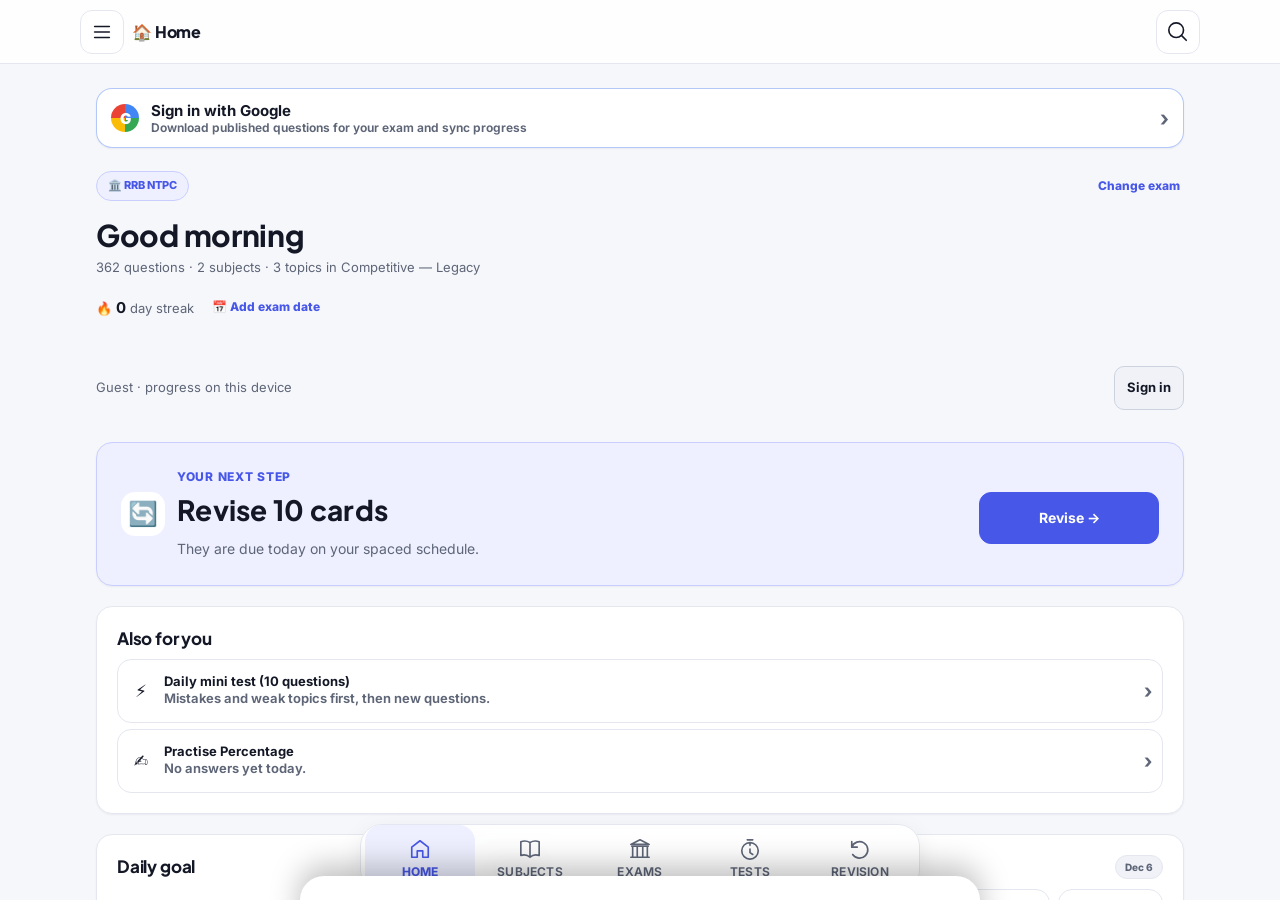
==== index.html @ 85509e6b "Regenerate student bundle with qualification route marker" ====
<!--
MASTER TESTBOOK CANDIDATE ID: CANDIDATE-CAND-01
STATUS: UNAPPROVED NEW CANDIDATE; NOT THE OFFICIAL BASELINE
FIXED HOST: 011MASTER_TESTBOOK_PHASE5_BASELINE_ALIGNED_REPAIRED.html
FIXED HOST SHA-256: 5b72a70c17c2cc0659e9caa3abbfcff696c12105eeeef8696a90ef4a1ec9471d
IMPLEMENTED INCREMENT: CAND-01 fail-closed import commit guard
-->
<!doctype html>
<html lang="hi">
<head>
<meta charset="utf-8">
<meta name="viewport" content="width=device-width, initial-scale=1, viewport-fit=cover">
<title>TestBook</title>
<link rel="preconnect" href="https://fonts.googleapis.com">
<link rel="preconnect" href="https://fonts.gstatic.com" crossorigin>
<link rel="stylesheet" href="https://fonts.googleapis.com/css2?family=Inter:wght@400;500;600;700;800&family=Noto+Sans+Devanagari:wght@400;500;600;700;800&family=Plus+Jakarta+Sans:wght@600;700;800&family=JetBrains+Mono:wght@500;700&display=swap" media="print" onload="this.media='all'">
<style>
:root {
  --primary: #2563eb;
  --primary-dark: #1d4ed8;
  --primary-light: #eff6ff;
  --primary-border: #bfdbfe;
  --accent-cyan: #06b6d4;
  --accent-purple: #7c3aed;
  --success: #10b981;
  --success-bg: #ecfdf5;
  --warning: #f59e0b;
  --warning-bg: #fffbeb;
  --danger: #ef4444;
  --danger-bg: #fef2f2;
  --bg-main: #f8fafc;
  --surface: #ffffff;
  --surface-alt: #f1f5f9;
  --border: #e2e8f0;
  --border-strong: #cbd5e1;
  --text-main: #0f172a;
  --text-muted: #64748b;

  --tax-num: #0284c7;
  --tax-theory: #8b5cf6;
  --tax-easy: #10b981;
  --tax-med: #f59e0b;
  --tax-hard: #ef4444;
  --tax-short: #059669;
  --tax-long: #d97706;

  --mastery-weak: #ef4444;
  --mastery-learning: #f59e0b;
  --mastery-good: #3b82f6;
  --mastery-mastered: #10b981;

  --shadow-sm: 0 1px 3px rgba(0,0,0,0.05);
  --shadow-md: 0 4px 6px -1px rgba(0,0,0,0.07), 0 2px 4px -2px rgba(0,0,0,0.05);
  --shadow-lg: 0 10px 15px -3px rgba(0,0,0,0.08), 0 4px 6px -4px rgba(0,0,0,0.03);
  --radius-sm: 8px;
  --radius-md: 12px;
  --radius-lg: 16px;
  --radius-xl: 22px;
  --safe-bottom: env(safe-area-inset-bottom, 0px);
  --safe-top: env(safe-area-inset-top, 0px);
}

#hydrationGate {
  position: fixed; inset: 0; z-index: 999999; display: flex; align-items: center; justify-content: center;
  background: var(--bg-main); color: var(--text-main); padding: 24px;
}
#hydrationGate .hydration-card {
  width: min(420px, 92vw); padding: 28px 24px; border: 1px solid var(--border);
  border-radius: 22px; background: var(--surface); box-shadow: var(--shadow-lg); text-align: center;
}
#hydrationGate .hydration-spinner { font-size: 34px; line-height: 1; animation: hydrationPulse 1.25s ease-in-out infinite; }
#hydrationGate .hydration-title { margin-top: 12px; font-size: 17px; font-weight: 900; }
#hydrationGate .hydration-status { margin-top: 7px; color: var(--text-muted); font-size: 12px; font-weight: 700; }
#hydrationGate.hydration-error .hydration-status { color: var(--danger); }
@keyframes hydrationPulse { 0%,100% { opacity:.45; transform:scale(.96); } 50% { opacity:1; transform:scale(1); } }

body.dark {
  --primary: #3b82f6;
  --primary-dark: #2563eb;
  --primary-light: #1e293b;
  --primary-border: #334155;
  --accent-cyan: #22d3ee;
  --accent-purple: #a855f7;
  --bg-main: #090d16;
  --surface: #111827;
  --surface-alt: #1a2333;
  --border: #1f2937;
  --border-strong: #374151;
  --text-main: #f8fafc;
  --text-muted: #94a3b8;
  --success-bg: #064e3b;
  --warning-bg: #78350f;
  --danger-bg: #7f1d1d;
}

* { box-sizing: border-box; -webkit-tap-highlight-color: transparent; }
html, body {
  margin: 0;
  padding: 0;
  width: 100%;
  height: 100%;
  background: var(--bg-main);
  color: var(--text-main);
  font-family: -apple-system, BlinkMacSystemFont, "Segoe UI", Roboto, "Noto Sans Devanagari", sans-serif;
  -webkit-font-smoothing: antialiased;
  line-height: 1.5;
  user-select: none;
}

button, input, select, textarea { font-family: inherit; font-size: inherit; outline: none; }
button { cursor: pointer; border: none; background: transparent; }

.btn-nav {
  min-height: 46px;
  border-radius: var(--radius-md);
  border: 1.5px solid var(--border-strong);
  background: var(--surface);
  color: var(--text-main);
  font-size: 14px;
  font-weight: 800;
  display: inline-flex;
  align-items: center;
  justify-content: center;
  gap: 8px;
  padding: 10px 18px;
  transition: all 0.14s ease;
  cursor: pointer;
}
.btn-nav:hover { background: var(--surface-alt); }
.btn-nav:active { transform: scale(0.97); }
.btn-nav.primary {
  background: var(--primary);
  border-color: var(--primary);
  color: #ffffff;
  box-shadow: 0 3px 10px rgba(37,99,235,0.25);
}
.btn-nav.primary:hover { background: var(--primary-dark); }
.btn-nav.danger {
  background: var(--danger);
  border-color: var(--danger);
  color: #ffffff;
}
.btn-nav.secondary {
  background: var(--surface-alt);
  border-color: var(--border);
  color: var(--text-main);
}
.btn-nav:disabled { opacity: 0.45; pointer-events: none; cursor: not-allowed; }

.btn-action-sm {
  padding: 6px 12px;
  border-radius: var(--radius-sm);
  font-size: 12px;
  font-weight: 800;
  display: inline-flex;
  align-items: center;
  gap: 6px;
  border: 1px solid var(--border);
  background: var(--surface);
  color: var(--text-main);
  transition: all 0.12s ease;
}
.btn-action-sm:active { transform: scale(0.96); }

/* Header */
#appHeader {
  position: fixed;
  top: 0;
  left: 0;
  right: 0;
  z-index: 100;
  height: calc(56px + var(--safe-top));
  padding: var(--safe-top) 14px 0;
  box-sizing: border-box;
  background: var(--surface);
  border-bottom: 1px solid var(--border);
  display: flex;
  align-items: center;
  justify-content: space-between;
  box-shadow: var(--shadow-sm);
  transition: transform 0.3s ease;
}

.header-left { display: flex; align-items: center; gap: 8px; flex: 1 1 auto; min-width: 0; }
.header-right { display: flex; align-items: center; gap: 8px; flex: 0 0 auto; min-width: 0; }
.header-btn {
  width: 38px;
  height: 38px;
  border-radius: var(--radius-md);
  border: 1px solid var(--border);
  background: var(--surface);
  color: var(--text-main);
  display: flex;
  align-items: center;
  justify-content: center;
  font-size: 17px;
  font-weight: 700;
  transition: all 0.12s ease;
}
.header-btn:active { transform: scale(0.95); background: var(--surface-alt); }
#btnAppBack { min-width:48px; min-height:48px; font-size:15px; white-space:nowrap; }
.header-title {
  font-size: 15px;
  font-weight: 800;
  color: var(--text-main);
  white-space: nowrap;
  overflow: hidden;
  text-overflow: ellipsis;
  max-width: 220px;
  min-width: 0;
  flex: 1 1 auto;
}

/* Side Drawer */
#drawerOverlay {
  position: fixed;
  inset: 0;
  background: rgba(0,0,0,0.5);
  backdrop-filter: blur(3px);
  z-index: 200;
  opacity: 0;
  pointer-events: none;
  transition: opacity 0.22s ease;
}
#drawerOverlay.open { opacity: 1; pointer-events: auto; }
#sideDrawer {
  position: fixed;
  top: 0;
  left: 0;
  bottom: 0;
  width: min(85vw, 320px);
  background: var(--surface);
  z-index: 201;
  transform: translateX(-100%);
  transition: transform 0.25s cubic-bezier(0.16, 1, 0.3, 1);
  overflow-y: auto;
  padding: 18px;
  box-shadow: 10px 0 30px rgba(0,0,0,0.25);
}
#sideDrawer.open { transform: translateX(0); }
.drawer-header {
  display: flex;
  align-items: center;
  justify-content: space-between;
  padding-bottom: 14px;
  border-bottom: 1px solid var(--border);
  margin-bottom: 14px;
}
.drawer-title { font-size: 17px; font-weight: 900; color: var(--primary); }
.drawer-section-title {
  font-size: 11px;
  font-weight: 900;
  color: var(--text-muted);
  text-transform: uppercase;
  letter-spacing: 0.05em;
  margin: 12px 6px 4px;
}
.drawer-nav { display: flex; flex-direction: column; gap: 4px; }
.drawer-item {
  display: flex;
  align-items: center;
  gap: 12px;
  padding: 11px 14px;
  border-radius: var(--radius-md);
  font-size: 14px;
  font-weight: 700;
  color: var(--text-main);
  background: var(--surface);
  border: 1px solid transparent;
  text-align: left;
  transition: all 0.15s ease;
}
.drawer-item:hover, .drawer-item:active { background: var(--primary-light); color: var(--primary); }
.drawer-item.active { background: var(--primary-light); color: var(--primary); font-weight: 900; }

/* Main app container */
#mainView {
  position: fixed;
  top: calc(56px + var(--safe-top));
  right: 0;
  bottom: calc(62px + var(--safe-bottom));
  left: 0;
  min-height: 0;
  padding: 14px 14px calc(22px + var(--safe-bottom));
  max-width: 960px;
  margin: 0 auto;
  overflow-y: auto;
  overflow-x: hidden;
  -webkit-overflow-scrolling: touch;
  overscroll-behavior-y: contain;
  box-sizing: border-box;
  transition: padding-top 0.3s ease;
}

/* 5-Tier Global Bottom Navigation */
#bottomNav {
  position: fixed;
  bottom: 0;
  left: 0;
  right: 0;
  height: calc(62px + var(--safe-bottom));
  padding-bottom: var(--safe-bottom);
  box-sizing: border-box;
  background: var(--surface);
  border-top: 1px solid var(--border);
  display: flex;
  align-items: center;
  justify-content: space-around;
  z-index: 100;
  box-shadow: 0 -4px 14px rgba(0,0,0,0.04);
  transition: transform 0.3s ease;
}
.nav-tab {
  display: flex;
  flex-direction: column;
  align-items: center;
  justify-content: center;
  flex: 1;
  height: 100%;
  color: var(--text-muted);
  font-size: 10px;
  font-weight: 800;
  gap: 3px;
  transition: all 0.14s ease;
  position: relative;
}
.nav-tab.active { color: var(--primary); }
.nav-tab.active::after {
  content: "";
  position: absolute;
  top: 0;
  left: 20%;
  right: 20%;
  height: 3px;
  background: var(--primary);
  border-radius: 0 0 4px 4px;
}
.nav-tab-icon { font-size: 19px; line-height: 1; }

/* Breadcrumbs (Deep Context Preserver) */
.nav-breadcrumb {
  display: flex;
  align-items: center;
  gap: 6px;
  font-size: 12px;
  font-weight: 700;
  color: var(--text-muted);
  margin-bottom: 12px;
  overflow-x: auto;
  white-space: nowrap;
}
.nav-breadcrumb button {
  color: var(--primary);
  font-weight: 800;
  padding: 0;
}
.nav-breadcrumb span.sep { color: var(--border-strong); }

/* Student Hero Card */
.student-hero-card {
  background: linear-gradient(135deg, #1e3a8a 0%, #2563eb 55%, #0ea5e9 100%);
  color: #fff;
  border-radius: var(--radius-xl);
  padding: 20px;
  margin-bottom: 16px;
  box-shadow: var(--shadow-md);
  position: relative;
  overflow: hidden;
}
.journey-pill {
  display: inline-flex;
  align-items: center;
  gap: 6px;
  background: rgba(255,255,255,0.22);
  padding: 4px 10px;
  border-radius: 999px;
  font-size: 11px;
  font-weight: 800;
  letter-spacing: 0.04em;
  text-transform: uppercase;
  margin-bottom: 8px;
}
.student-hero-card h1 { margin: 0 0 6px; font-size: 22px; font-weight: 900; line-height: 1.25; }
.student-hero-card p { margin: 0; font-size: 13px; opacity: 0.92; line-height: 1.45; }

/* Resume Action Card */
.resume-action-card {
  background: var(--surface);
  border: 2px solid var(--primary-border);
  border-radius: var(--radius-lg);
  padding: 16px;
  margin-bottom: 16px;
  box-shadow: var(--shadow-sm);
  display: flex;
  align-items: center;
  justify-content: space-between;
  gap: 12px;
}
.resume-info { min-width: 0; flex: 1; }
.resume-badge {
  display: inline-block;
  background: var(--primary-light);
  color: var(--primary);
  font-size: 10px;
  font-weight: 900;
  padding: 3px 8px;
  border-radius: 999px;
  margin-bottom: 4px;
}
.resume-title { font-size: 15px; font-weight: 800; color: var(--text-main); white-space: nowrap; overflow: hidden; text-overflow: ellipsis; }
.resume-subtitle { font-size: 12px; color: var(--text-muted); }

/* Next Best Action Banner */
.nba-banner {
  background: linear-gradient(135deg, rgba(6,182,212,0.12) 0%, rgba(37,99,235,0.08) 100%);
  border: 1.5px solid rgba(6,182,212,0.35);
  border-radius: var(--radius-lg);
  padding: 14px 16px;
  margin-bottom: 16px;
  display: flex;
  align-items: center;
  justify-content: space-between;
  gap: 12px;
}

/* Goals Grid */
.goals-grid {
  display: grid;
  grid-template-columns: repeat(4, 1fr);
  gap: 8px;
  margin-bottom: 16px;
}
.goal-box {
  background: var(--surface);
  border: 1px solid var(--border);
  border-radius: var(--radius-md);
  padding: 10px 6px;
  text-align: center;
}
.goal-box small { display: block; font-size: 10px; font-weight: 800; color: var(--text-muted); text-transform: uppercase; margin-bottom: 2px; }
.goal-box strong { font-size: 17px; font-weight: 900; color: var(--text-main); }

/* Universal Search Bar */
.search-box-wrap { position: relative; margin-bottom: 16px; }
.search-input {
  width: 100%;
  padding: 13px 14px 13px 44px;
  border-radius: var(--radius-lg);
  border: 1.5px solid var(--border-strong);
  background: var(--surface);
  color: var(--text-main);
  font-size: 14px;
  font-weight: 700;
  box-shadow: var(--shadow-sm);
}
.search-icon { position: absolute; left: 16px; top: 50%; transform: translateY(-50%); font-size: 16px; color: var(--text-muted); }

/* Section Header */
.section-title {
  font-size: 15px;
  font-weight: 900;
  margin: 18px 0 10px;
  display: flex;
  align-items: center;
  justify-content: space-between;
}
.grid-cards {
  display: grid;
  grid-template-columns: repeat(auto-fill, minmax(240px, 1fr));
  gap: 10px;
}
.card-btn {
  background: var(--surface);
  border: 1.5px solid var(--border);
  border-radius: var(--radius-lg);
  padding: 15px;
  text-align: left;
  box-shadow: var(--shadow-sm);
  transition: all 0.14s ease;
  cursor: pointer;
  position: relative;
}
.card-btn:active { transform: translateY(1px); border-color: var(--primary); }
.card-btn strong { display: block; font-size: 15px; color: var(--text-main); margin-bottom: 4px; }
.card-btn small { display: block; font-size: 12px; color: var(--text-muted); line-height: 1.4; }

/* Taxonomy Badges */
.tax-badge {
  display: inline-flex;
  align-items: center;
  gap: 4px;
  padding: 2px 8px;
  border-radius: 999px;
  font-size: 10px;
  font-weight: 900;
  text-transform: uppercase;
  letter-spacing: 0.03em;
}
.tax-badge.num { background: #e0f2fe; color: var(--tax-num); border: 1px solid #bae6fd; }
.tax-badge.theory { background: #f3e8ff; color: var(--tax-theory); border: 1px solid #e9d5ff; }
.tax-badge.easy { background: #dcfce7; color: var(--tax-easy); }
.tax-badge.moderate { background: #fef3c7; color: var(--tax-med); }
.tax-badge.hard { background: #fee2e2; color: var(--tax-hard); }
.tax-badge.short { background: #ecfdf5; color: var(--tax-short); }
.tax-badge.long { background: #fffbeb; color: var(--tax-long); }
.tax-badge.exam { background: var(--primary-light); color: var(--primary); border: 1px solid var(--primary-border); }

/* Auto-Path Pill */
.path-pill {
  font-family: ui-monospace, SFMono-Regular, Menlo, Monaco, Consolas, monospace;
  font-size: 11px;
  background: var(--surface-alt);
  color: var(--text-muted);
  padding: 3px 8px;
  border-radius: 6px;
  border: 1px solid var(--border);
  display: inline-block;
  overflow: hidden;
  text-overflow: ellipsis;
  max-width: 100%;
  white-space: nowrap;
}

/* Module Mode Intent Matrix Grid (6 Engines) */
.intent-matrix-grid {
  display: grid;
  grid-template-columns: repeat(2, 1fr);
  gap: 10px;
  margin: 14px 0;
}
.intent-tile {
  background: var(--surface);
  border: 1.5px solid var(--border);
  border-radius: var(--radius-lg);
  padding: 14px;
  text-align: left;
  transition: all 0.14s ease;
  cursor: pointer;
  display: flex;
  flex-direction: column;
  justify-content: space-between;
  min-height: 110px;
}
.intent-tile:active { transform: scale(0.98); border-color: var(--primary); }
.intent-tile.learn { border-left: 4px solid #3b82f6; }
.intent-tile.revision { border-left: 4px solid #8b5cf6; }
.intent-tile.practice { border-left: 4px solid #10b981; }
.intent-tile.class { border-left: 4px solid #f59e0b; }
.intent-tile.pyq { border-left: 4px solid #06b6d4; }
.intent-tile.test { border-left: 4px solid #ef4444; }
.intent-tile-header { display: flex; align-items: center; justify-content: space-between; margin-bottom: 4px; }
.intent-tile-title { font-size: 15px; font-weight: 900; color: var(--text-main); }
.intent-tile-desc { font-size: 11px; color: var(--text-muted); line-height: 1.35; }
.intent-tile-action { font-size: 11px; font-weight: 900; margin-top: 8px; }

/* 4-Tier Mastery Indicator */
.mastery-badge {
  display: inline-flex;
  align-items: center;
  gap: 5px;
  padding: 3px 8px;
  border-radius: 999px;
  font-size: 10px;
  font-weight: 900;
  text-transform: uppercase;
}
.mastery-badge.weak { background: #fee2e2; color: #b91c1c; }
.mastery-badge.learning { background: #fef3c7; color: #b45309; }
.mastery-badge.good { background: #dbeafe; color: #1d4ed8; }
.mastery-badge.mastered { background: #d1fae5; color: #047857; }


/* ==========================================================================
   NEW & ENHANCED CBT SIMULATION VIEWPORT (Screenshot Match & Advanced Tools)
   ========================================================================== */
.test-fixed-viewport {
  position: fixed;
  inset: 0;
  width: 100vw;
  height: 100dvh; /* Strict viewport lock */
  background: var(--surface-alt);
  z-index: 1000;
  display: flex;
  flex-direction: column;
  overflow: hidden;
  box-sizing: border-box;
}

/* Header Area - Screenshot Matched Layout */
.test-fixed-header {
  flex-shrink: 0;
  background: var(--surface);
  border-bottom: 1px solid var(--border);
  padding: 8px 12px 0 12px; /* Bottom padding removed to connect strip */
  box-shadow: var(--shadow-sm);
  z-index: 10;
  position: relative; 
}
.test-header-row {
  display: flex;
  align-items: center;
  justify-content: space-between;
  gap: 8px;
  padding-bottom: 8px;
}

/* A+ Logo Box */
.header-logo-box {
  background: var(--primary-light);
  color: var(--primary);
  width: 32px;
  height: 32px;
  border-radius: 6px;
  display: flex;
  align-items: center;
  justify-content: center;
  font-weight: 900;
  font-size: 14px;
}

/* Section Dropdown in Header */
.section-switcher-wrap {
  display: flex;
  flex-direction: column;
  justify-content: center;
}
.section-switcher-wrap > div {
  font-size: 11px;
  font-weight: 900;
  color: var(--text-main);
  line-height: 1.2;
}
.section-switcher {
  font-size: 11px;
  font-weight: 800;
  color: var(--primary);
  background: transparent;
  border: none;
  padding: 0;
  margin: 0;
  outline: none;
  cursor: pointer;
  text-transform: uppercase;
}

/* AI Proctoring / Focus Status */
.proctor-status {
    display: flex;
    align-items: center;
    gap: 4px;
    background: var(--success-bg);
    color: var(--success);
    padding: 3px 6px;
    border-radius: var(--radius-sm);
    font-size: 10px;
    font-weight: 900;
    border: 1px solid var(--success);
}
.proctor-dot {
    width: 6px;
    height: 6px;
    background: var(--success);
    border-radius: 50%;
    animation: pulse 2s infinite;
}
@keyframes pulse {
    0% { transform: scale(0.95); box-shadow: 0 0 0 0 rgba(16, 185, 129, 0.7); }
    70% { transform: scale(1); box-shadow: 0 0 0 4px rgba(16, 185, 129, 0); }
    100% { transform: scale(0.95); box-shadow: 0 0 0 0 rgba(16, 185, 129, 0); }
}

.timer-badge {
  display: flex;
  align-items: center;
  gap: 4px;
  background: var(--surface-alt);
  color: var(--text-main);
  padding: 4px 8px;
  border-radius: var(--radius-sm);
  font-size: 12px;
  font-weight: 800;
  font-variant-numeric: tabular-nums;
}

/* Action Icons Row (Tools) */
.header-actions {
    display: flex;
    gap: 4px;
}
.icon-btn {
    width: 28px;
    height: 28px;
    display: flex;
    align-items: center;
    justify-content: center;
    border-radius: 6px;
    background: transparent;
    color: var(--text-muted);
    font-size: 15px;
    font-weight: 800;
    cursor: pointer;
    transition: all 0.2s;
    border: 1px solid var(--border);
}
.icon-btn:hover { background: var(--surface-alt); color: var(--primary); }
.icon-btn.active { background: var(--primary-light); color: var(--primary); border-color: var(--primary); }


/* Question Palette Strip - Exact Match */
.question-strip-wrap {
  overflow-x: auto;
  white-space: nowrap;
  scrollbar-width: none;
  -webkit-overflow-scrolling: touch;
  padding: 6px 0;
  display: flex;
  gap: 6px;
  border-top: 1px solid var(--border);
}
.question-strip-wrap::-webkit-scrollbar { display: none; }
.strip-chip {
  flex: 0 0 28px;
  width: 28px;
  height: 28px;
  border-radius: 50%;
  border: 1px solid var(--border-strong);
  background: var(--surface);
  color: var(--text-muted);
  display: inline-flex;
  align-items: center;
  justify-content: center;
  font-size: 11px;
  font-weight: 800;
  transition: all 0.12s ease;
  cursor: pointer;
}
.strip-chip.active {
  background: var(--surface) !important;
  color: var(--primary) !important;
  border-color: var(--primary) !important;
  box-shadow: 0 0 0 1px var(--surface), 0 0 0 3px var(--primary);
  font-weight: 900;
}
.strip-chip.answered { background: var(--success); color: #fff; border-color: var(--success); }
.strip-chip.marked { background: var(--warning); color: #fff; border-color: var(--warning); }

/* Scrollable Question Body - Card Style */
.test-scrollable-body {
  flex: 1;
  min-height: 0;
  overflow-y: auto;
  -webkit-overflow-scrolling: touch;
  overscroll-behavior: contain;
  padding: 12px;
  box-sizing: border-box;
  max-width: 840px;
  width: 100%;
  margin: 0 auto;
}

.cbt-question-card {
    background: var(--surface);
    border: 1px solid var(--border);
    border-radius: var(--radius-md);
    padding: 16px;
    box-shadow: var(--shadow-sm);
}

.question-badge-row {
  display: flex;
  align-items: center;
  justify-content: space-between;
  margin-bottom: 16px;
  padding-bottom: 8px;
  border-bottom: 1px solid var(--border-strong);
}
.q-badge {
  color: var(--text-main);
  font-size: 15px;
  font-weight: 900;
  display: flex;
  align-items: center;
  gap: 6px;
}
.q-metrics {
    display: flex;
    align-items: center;
    gap: 12px;
    font-size: 12px;
    font-weight: 800;
}
.q-time { color: var(--text-muted); display:flex; align-items:center; gap:4px; }
.q-marks { display: flex; gap: 6px; }
.mark-pos { color: var(--success); }
.mark-neg { color: var(--danger); }

/* Audio Button */
.audio-btn {
    background: none;
    border: none;
    color: var(--text-muted);
    font-size: 18px;
    cursor: pointer;
    padding: 0;
    display: inline-flex;
    align-items: center;
    justify-content: center;
    transition: color 0.2s;
}
.audio-btn:hover { color: var(--primary); }


.question-stem {
  font-size: 15px;
  line-height: 1.5;
  font-weight: 700;
  color: var(--text-main);
  margin-bottom: 20px;
  user-select: text;
}
.question-stem .en-stem { color: var(--text-main); margin-bottom: 12px; }
.question-stem .hi-stem { color: var(--text-muted); font-size: 14px; }

/* Option Cards - Screenshot Exact Match */
.options-list { display: flex; flex-direction: column; gap: 10px; margin-bottom: 16px; }
.opt-card {
  display: flex;
  align-items: center;
  gap: 16px;
  padding: 12px 16px;
  border-radius: var(--radius-sm);
  border: 1.5px solid var(--border);
  background: var(--surface);
  cursor: pointer;
  transition: all 0.1s ease;
}
.opt-card:active { transform: scale(0.99); background: var(--surface-alt); }
.opt-card.selected {
  border-color: var(--primary);
  background: var(--primary-light);
}
.opt-circle {
  flex: 0 0 28px;
  width: 28px;
  height: 28px;
  border-radius: 50%;
  background: var(--surface-alt);
  color: var(--text-muted);
  font-size: 13px;
  font-weight: 900;
  display: flex;
  align-items: center;
  justify-content: center;
}
.opt-card.selected .opt-circle { background: var(--primary); color: #fff; border-color: var(--primary); }
.opt-text { flex: 1; font-size: 14px; font-weight: 600; color: var(--text-main); line-height: 1.4; }
.opt-text .hi-text { color: var(--text-muted); font-size: 13px; font-weight: 500; margin-top:2px; }

/* Right side radio circle */
.opt-radio-circle {
    width: 22px;
    height: 22px;
    border-radius: 50%;
    border: 2px solid var(--border-strong);
    display: flex;
    align-items: center;
    justify-content: center;
    flex-shrink: 0;
}
.opt-card.selected .opt-radio-circle { border-color: var(--primary); }
.opt-card.selected .opt-radio-circle::after {
    content: "";
    width: 12px;
    height: 12px;
    background: var(--primary);
    border-radius: 50%;
}


/* Fixed CBT Bottom Bar - Exact Match Layout */
.test-fixed-footer {
  flex-shrink: 0;
  background: var(--surface);
  border-top: 1px solid var(--border);
  padding: 10px 12px calc(10px + var(--safe-bottom));
  box-shadow: 0 -2px 10px rgba(0,0,0,0.05);
  z-index: 10;
}
.test-footer-inner {
  display: flex;
  align-items: center;
  justify-content: space-between;
  gap: 8px;
  max-width: 840px;
  margin: 0 auto;
}

/* Footer Buttons */
.footer-btn {
    padding: 12px 16px;
    border-radius: var(--radius-sm);
    font-size: 14px;
    font-weight: 800;
    cursor: pointer;
    display: inline-flex;
    align-items: center;
    justify-content: center;
    gap: 6px;
    border: 1px solid transparent;
}
.btn-nav-prev { background: var(--surface); border: 1px solid var(--border); color: var(--text-main); padding: 12px; min-width: 48px;}
.btn-nav-clear { background: transparent; color: var(--text-muted); }
.btn-nav-clear:hover { color: var(--danger); }
.btn-nav-mark { background: transparent; color: var(--text-main); display: flex; align-items: center; }
.btn-nav-mark.marked { color: var(--warning); }
.btn-nav-next { background: var(--primary); color: #fff; flex: 1; max-width: 160px; box-shadow: 0 2px 5px rgba(37,99,235,0.3); }

/* Language Hiding Utility Classes */
.lang-hi-only .en-stem, .lang-hi-only .en-text { display: none !important; }
.lang-en-only .hi-stem, .lang-en-only .hi-text { display: none !important; }
/* Preserve readable answer choices in Hindi-only mode when the source has no distinct Hindi option. */
.option-hi-fallback { display: none !important; }
.lang-hi-only .option-hi-fallback { display: block !important; }


/* Modals */
#modalOverlay {
  position: fixed;
  inset: 0;
  background: rgba(0,0,0,0.55);
  backdrop-filter: blur(2px);
  z-index: 2000;
  opacity: 0;
  pointer-events: none;
  transition: opacity 0.2s ease;
}
#modalOverlay.open { opacity: 1; pointer-events: auto; }
#modalSheet {
  position: fixed;
  left: 50%;
  bottom: 0;
  transform: translate(-50%, 100%);
  width: min(100%, 680px);
  max-height: 90vh;
  background: var(--surface);
  border-radius: 22px 22px 0 0;
  z-index: 2001;
  padding: 20px;
  padding-bottom: calc(20px + var(--safe-bottom));
  overflow-y: auto;
  box-shadow: 0 -10px 30px rgba(0,0,0,0.25);
  transition: transform 0.25s cubic-bezier(0.16, 1, 0.3, 1);
}
#modalSheet.open { transform: translate(-50%, 0); }
.modal-header { display: flex; justify-content: space-between; align-items: center; margin-bottom: 14px; }
.modal-header h3 { margin: 0; font-size: 18px; font-weight: 900; }
.modal-close { font-size: 22px; font-weight: 800; color: var(--text-muted); }

/* Feedback */
.feedback-box {
  border-radius: var(--radius-lg);
  padding: 16px;
  margin-top: 14px;
  font-size: 14px;
  line-height: 1.5;
}
.feedback-box.correct { background: var(--success-bg); border: 1.5px solid var(--success); color: #065f46; }
.feedback-box.wrong { background: var(--danger-bg); border: 1.5px solid var(--danger); color: #991b1b; }
.mistake-badge { background: #fee2e2; color: #dc2626; font-size: 11px; font-weight: 900; padding: 3px 8px; border-radius: 999px; }

/* Filter Tabs */
.filter-bar {
  display: flex;
  gap: 6px;
  overflow-x: auto;
  padding: 4px 0 10px;
  white-space: nowrap;
  scrollbar-width: none;
}
.filter-bar::-webkit-scrollbar { display: none; }
.filter-pill {
  padding: 6px 14px;
  border-radius: 999px;
  border: 1px solid var(--border-strong);
  background: var(--surface);
  color: var(--text-muted);
  font-size: 12px;
  font-weight: 800;
  cursor: pointer;
  transition: all 0.12s ease;
}
.filter-pill.active {
  background: var(--primary);
  color: #fff;
  border-color: var(--primary);
}

/* ==========================================================================
   V9.4 ADVANCED DATA LAYER — Import Transaction + Data Control
   ========================================================================== */
.import-stepper{display:flex;gap:6px;margin:0 0 14px;overflow:auto}
.import-step{flex:1;min-width:92px;padding:8px 9px;border:1px solid var(--border);border-radius:10px;background:var(--surface-alt);font-size:10px;font-weight:900;text-align:center;color:var(--text-muted)}
.import-step.active{background:var(--primary-light);border-color:var(--primary);color:var(--primary)}
.import-step.done{background:var(--success-bg);border-color:var(--success);color:var(--success)}
.import-dropzone{border:1.5px dashed var(--border-strong);border-radius:var(--radius-lg);padding:18px 14px;text-align:center;background:var(--surface-alt);transition:.15s}
.import-dropzone.ready{border-color:var(--success);background:var(--success-bg)}
.import-preview{border:1px solid var(--border);border-radius:var(--radius-lg);background:var(--surface);overflow:hidden}
.import-preview-head{display:flex;justify-content:space-between;gap:8px;align-items:center;padding:12px;border-bottom:1px solid var(--border)}
.import-stat-grid{display:grid;grid-template-columns:repeat(2,1fr);gap:7px;padding:10px}
.import-stat{padding:9px;border:1px solid var(--border);border-radius:10px;background:var(--surface-alt)}
.import-stat b{display:block;font-size:17px;line-height:1.1}.import-stat span{font-size:10px;color:var(--text-muted);font-weight:800}
.import-q-list{max-height:240px;overflow:auto;padding:8px}
.import-q-row{padding:9px;border-bottom:1px solid var(--border);font-size:11px}
.import-q-row:last-child{border-bottom:0}
.status-ok{color:var(--success)}.status-warn{color:var(--warning)}.status-bad{color:var(--danger)}
.data-control-dashboard{display:grid;grid-template-columns:repeat(2,1fr);gap:8px;margin-bottom:12px}
.dc-metric{border:1px solid var(--border);border-radius:12px;padding:11px;background:var(--surface)}
.dc-metric b{font-size:19px;display:block}.dc-metric span{font-size:10px;color:var(--text-muted);font-weight:800}
.dc-toolbar{display:flex;gap:6px;flex-wrap:wrap;margin-bottom:10px}
.dc-toolbar .search-input{margin:0;flex:1;min-width:170px}
.dc-health{padding:10px 12px;border-radius:12px;border:1px solid var(--border);margin-bottom:10px;font-size:11px;font-weight:700}
.dc-health.good{background:var(--success-bg);border-color:var(--success)}.dc-health.warn{background:var(--warning-bg);border-color:var(--warning)}.dc-health.bad{background:var(--danger-bg);border-color:var(--danger)}
.dc-row{display:flex;gap:9px;align-items:flex-start;border:1px solid var(--border);border-radius:11px;padding:9px;margin-bottom:7px;background:var(--surface)}
.dc-row.selected{border-color:var(--primary);background:var(--primary-light)}
.dc-check{width:18px;height:18px;margin-top:2px;accent-color:var(--primary)}
.dc-main{min-width:0;flex:1}.dc-main-title{font-size:11px;font-weight:900}.dc-main-text{font-size:11px;line-height:1.35;margin-top:3px}.dc-paths{display:flex;flex-direction:column;gap:2px;margin-top:5px}
.dc-actions{display:flex;gap:5px;flex-wrap:wrap;margin-top:7px}
.data-empty{padding:25px;text-align:center;color:var(--text-muted);font-size:12px}
@media(min-width:640px){.import-stat-grid,.data-control-dashboard{grid-template-columns:repeat(4,1fr)}}



/* ==========================================================================
   PHASE 2 — QUESTIONUI FACTORY / SUBJECTIVE UI (isolated from MCQ classes)
   ========================================================================== */
.subjective-response-area {
  margin: 0 0 16px;
  display: flex;
  flex-direction: column;
  gap: 10px;
}
.subjective-box {
  border: 1.5px solid var(--border);
  border-radius: var(--radius-lg);
  background: var(--surface-alt);
  padding: 14px;
}
.subjective-box-header {
  display: flex;
  align-items: center;
  justify-content: space-between;
  gap: 8px;
  margin-bottom: 8px;
}
.subjective-label {
  font-size: 12px;
  font-weight: 900;
  color: var(--accent-purple);
  text-transform: uppercase;
  letter-spacing: .03em;
}
.subjective-hint {
  font-size: 11px;
  color: var(--text-muted);
  line-height: 1.45;
  margin-bottom: 8px;
}
.subjective-scratchpad {
  width: 100%;
  min-height: 150px;
  resize: vertical;
  padding: 12px;
  border: 1.5px solid var(--border-strong);
  border-radius: var(--radius-md);
  background: var(--surface);
  color: var(--text-main);
  font-size: 14px;
  line-height: 1.55;
  user-select: text;
  -webkit-user-select: text;
}
.subjective-scratchpad:focus { border-color: var(--primary); box-shadow: 0 0 0 3px var(--primary-light); }
.subjective-actions { display:flex; flex-wrap:wrap; gap:8px; margin-top:10px; }
.subjective-attempt-btn {
  min-height: 42px; padding: 9px 13px; border-radius: var(--radius-md);
  border: 1px solid var(--border-strong); background: var(--surface); color: var(--text-main);
  font-size: 12px; font-weight: 900;
}
.subjective-attempt-btn.attempted { background: var(--success-bg); color: var(--success); border-color: var(--success); }
.subjective-reveal-btn {
  min-height: 42px; padding: 9px 13px; border-radius: var(--radius-md);
  border: 1px solid var(--primary-border); background: var(--primary-light); color: var(--primary);
  font-size: 12px; font-weight: 900;
}
.subjective-model-answer {
  display: none;
  margin-top: 10px;
  padding: 12px;
  border-radius: var(--radius-md);
  border: 1px solid var(--primary-border);
  background: var(--surface);
  color: var(--text-main);
  font-size: 13px;
  line-height: 1.55;
  user-select: text;
  -webkit-user-select: text;
}
.subjective-model-answer.open { display: block; }
.subjective-status {
  font-size: 11px; font-weight: 900; color: var(--text-muted);
}
.subjective-status.attempted { color: var(--success); }
.subjective-result {
  border: 1.5px solid var(--primary-border);
  background: var(--primary-light);
  border-radius: var(--radius-md);
  padding: 12px;
  margin-top: 10px;
}
@media (max-width: 520px) {
  .subjective-box-header { align-items:flex-start; flex-direction:column; }
  .subjective-scratchpad { min-height: 135px; }
  .subjective-actions > button { flex: 1 1 100%; }
}


/* PHASE 4 — BOARD / SCHOOL EDUCATION WORKSPACE */
.board-shell{display:flex;flex-direction:column;gap:14px}.board-breadcrumb{display:flex;gap:6px;align-items:center;flex-wrap:wrap;font-size:12px;font-weight:800;color:var(--text-muted)}.board-breadcrumb button{border:0;background:transparent;color:var(--primary);font-weight:900;padding:4px 2px;cursor:pointer}.board-node-card{min-height:96px;display:flex;flex-direction:column;justify-content:space-between}.board-node-card .node-meta{font-size:11px;color:var(--text-muted);margin-top:5px}.board-lo-card{border-left:4px solid var(--primary)}@media(max-width:700px){.board-node-card{min-height:88px}.board-breadcrumb{font-size:11px}.board-node-card strong{font-size:14px}}

/* PHASE 5H — CBT responsive hardening */
@media (max-width: 768px) { .test-fixed-viewport .test-fixed-header { padding: 6px 8px; } .test-fixed-viewport .test-footer-inner { gap: 6px; } .test-fixed-viewport .footer-btn { min-height: 42px; } .test-fixed-viewport .question-strip-wrap { overflow-x: auto; -webkit-overflow-scrolling: touch; } .test-fixed-viewport .strip-chip { min-width: 34px; min-height: 34px; } }
@media (max-width: 480px) { .test-fixed-viewport .test-header-row { gap: 4px; } .test-fixed-viewport .section-switcher-wrap select { max-width: 150px; } .test-fixed-viewport .header-actions { gap: 3px; } .test-fixed-viewport .footer-btn { padding: 7px 8px; font-size: 11px; min-height:44px; } .test-fixed-viewport .q-metrics { display: flex; flex-shrink:0; align-items:center; font-size:10px; } .test-fixed-viewport .q-marks { display:none; } .test-fixed-viewport .q-time { white-space:nowrap; } }
/* Mobile CBT action row: fixed inside the locked viewport, safe-area aware and touch sized. */
.test-fixed-viewport .test-fixed-footer { padding-bottom: max(8px, env(safe-area-inset-bottom, 0px)); }
/* V2.3.1: compact mobile test header and evenly spaced footer actions. */
@media(max-width:600px){.test-fixed-header{padding:3px 5px!important;background:transparent!important;box-shadow:none!important;border-bottom:1px solid var(--border)!important}.test-header-row{gap:4px!important;min-height:32px!important}.test-header-row .cbt-one-step-back{min-height:28px!important;padding:3px 6px!important;font-size:11px!important}.test-header-row .header-logo-box{width:26px!important;height:26px!important;min-width:26px!important;font-size:13px!important}.test-header-row .section-switcher-wrap{font-size:10px!important;line-height:1.1!important;min-width:0!important}.test-header-row .section-switcher{max-width:120px!important;font-size:10px!important;padding:2px 3px!important}.test-header-row .proctor-status,.test-header-row .timer-badge{min-height:26px!important;padding:3px 5px!important;font-size:10px!important}.cbt-header-submit{min-height:27px!important;padding:3px 6px!important;font-size:10px!important}.test-fixed-header .icon-btn{width:30px!important;height:30px!important;min-width:30px!important}.test-fixed-header #stripContainer{padding-top:0!important}.test-fixed-footer{padding:4px 5px max(6px,env(safe-area-inset-bottom,0px))!important}.test-footer-inner{display:grid!important;grid-template-columns:minmax(0,1fr) minmax(0,1.5fr) minmax(0,1.35fr)!important;align-items:center!important;gap:8px!important;padding:0!important}.test-footer-inner>*{min-width:0!important;margin:0!important}.test-footer-inner .footer-btn{min-width:0!important;max-width:100%!important;min-height:40px!important;padding:6px 5px!important;font-size:11px!important;line-height:1.15!important;white-space:normal!important;overflow-wrap:anywhere!important}.test-footer-inner>div{display:contents!important}.test-footer-inner .btn-nav-mark svg{display:none!important}}

.test-fixed-viewport .test-footer-inner { display:grid; grid-template-columns:minmax(0,1fr) minmax(0,1.25fr) minmax(0,1.35fr); gap:6px; }
.test-fixed-viewport .test-footer-inner > div { min-width:0; gap:4px!important; }
.test-fixed-viewport .footer-btn { min-width:0; min-height:46px; line-height:1.15; white-space:normal; }
.test-fixed-viewport .btn-nav-prev { overflow:hidden; }
.test-fixed-viewport .btn-nav-mark { flex:1 1 auto; padding-left:4px; padding-right:4px; font-size:10px; }
.test-fixed-viewport .btn-nav-clear { flex:0 0 42px; padding-left:2px; padding-right:2px; font-size:10px; }
.test-fixed-viewport .btn-nav-next { padding-left:6px; padding-right:6px; }
.app-one-step-back { width:auto; min-width:48px; padding:0 9px; font-size:12px; }
.cbt-one-step-back { flex:0 0 auto; min-height:40px; padding:0 8px; border:1px solid var(--border); border-radius:8px; background:var(--surface); color:var(--text-main); font-size:12px; font-weight:800; white-space:nowrap; }
@media (max-width:390px) {
  .test-fixed-viewport .test-footer-inner { grid-template-columns:minmax(0,.85fr) minmax(0,1.25fr) minmax(0,1.4fr); gap:4px; }
  .test-fixed-viewport .footer-btn { font-size:10px; padding:6px 4px; }
  .cbt-one-step-back { min-height:38px; font-size:11px; padding:0 5px; }
}
@media (max-width: 600px) {
  #appHeader .header-title { min-width:0; white-space:nowrap; overflow-wrap:normal; word-break:normal; overflow:hidden; text-overflow:ellipsis; line-height:1.2; }
  #sideDrawer { max-width:min(88vw, 360px); overflow-y:auto; overscroll-behavior:contain; }
  .drawer-item { white-space:normal; overflow-wrap:anywhere; text-align:left; min-height:44px; line-height:1.3; }
  .nav-breadcrumb { flex-wrap:wrap; row-gap:4px; overflow-wrap:anywhere; }
  .section-title { flex-wrap:wrap; align-items:center; gap:8px; }
  .section-title > span, .card-btn strong, .card-btn small { min-width:0; overflow-wrap:anywhere; }
  .btn-action-sm, .btn-nav { white-space:normal; max-width:100%; overflow-wrap:anywhere; min-height:40px; }
}


/* V2.2.6 — narrow-screen header controls remain distinct and tappable. */
@media(max-width:480px){
  #appHeader{gap:4px;padding-left:7px;padding-right:7px;}
  #appHeader .header-left{gap:4px;flex:1 1 auto;min-width:0;}
  #appHeader .header-title{max-width:78px;min-width:28px;flex:1 1 32px;font-size:12px;}
  #appHeader .header-right{gap:4px;flex:0 1 auto;min-width:0;}
  #appHeader .header-btn{width:32px;height:34px;flex:0 0 32px;font-size:15px;}
  #appHeader #btnAppBack{width:auto;min-width:44px;min-height:36px;flex:0 0 auto;padding:0 5px;font-size:11px;}
  #workspaceSwitcherBtn{width:32px;min-width:32px;max-width:32px;height:34px;flex:0 0 32px;overflow:hidden;padding:0;font-size:0;white-space:nowrap;}
  #workspaceSwitcherBtn::after{content:"🧭";font-size:16px;}
}
.test-submit-row{display:flex;justify-content:flex-end;max-width:840px;margin:0 auto 6px;}
.btn-nav-submit{min-height:34px;padding:6px 12px;background:var(--surface-alt);border:1px solid var(--border-strong);color:var(--text-main);font-size:12px;font-weight:900;}
@media(max-width:480px){.test-submit-row{margin:0 0 5px;} .btn-nav-submit{min-height:32px;padding:5px 12px;font-size:12px;}}

/* V2.3.0: reliable semantic Type click argument and non-overlapping CBT submit control */
.cbt-header-submit{flex:0 0 auto;min-height:30px;padding:4px 8px;border:1px solid var(--border-strong);border-radius:8px;background:var(--surface-alt);color:var(--text-main);font-size:11px;font-weight:800;white-space:nowrap}
.test-header-row>div:last-child{min-width:0;flex-wrap:wrap;justify-content:flex-end}
@media(max-width:480px){
  .test-fixed-header{padding:5px 7px 0}
  .test-header-row{gap:4px;padding-bottom:5px}
  .test-header-row>div:first-child{gap:4px!important}
  .cbt-one-step-back{padding:6px 7px!important;font-size:12px!important}
  .header-logo-box{width:28px;height:28px;font-size:12px}
  .section-switcher-wrap{font-size:12px;min-width:0;max-width:34vw}
  .section-switcher{max-width:34vw;font-size:11px}
  .proctor-status{padding:4px 6px!important;font-size:10px!important}
  .timer-badge{padding:4px 6px!important;font-size:11px!important}
  .cbt-header-submit{min-height:28px;padding:4px 7px;font-size:11px}
}

/* V2.1.7 — approved Smart Builder workflow; additive and scoped */
.nb-wizard-step{display:none;min-width:0}.nb-wizard-step.active{display:block}.nb-wizard-step .nb-panel{height:100%;box-sizing:border-box}
.nb-wizard-progress{display:grid;grid-template-columns:repeat(6,minmax(0,1fr));gap:6px;margin:8px 0 14px}
.nb-wizard-progress button{min-width:0;min-height:42px;border:1px solid var(--border);border-radius:10px;background:var(--surface);color:var(--text-main);padding:7px 5px;font-size:12px;font-weight:800;overflow-wrap:anywhere}
.nb-wizard-progress button.active{background:var(--primary);border-color:var(--primary);color:#fff}
.nb-wizard-progress button.done{border-color:var(--primary);}
.nb-adaptive-grid{display:grid;grid-template-columns:repeat(auto-fit,minmax(min(100%,150px),1fr));gap:10px;align-items:stretch}
.nb-adaptive-card{display:flex;align-items:center;justify-content:space-between;gap:10px;min-width:0;min-height:68px;height:100%;box-sizing:border-box;border:1px solid var(--border);border-radius:12px;padding:12px;background:var(--surface);color:var(--text-main);text-align:left;overflow-wrap:anywhere;white-space:normal}
.nb-adaptive-card.active{border:2px solid var(--primary);background:var(--primary-light)}
.nb-adaptive-card .nb-row-main{overflow-wrap:anywhere;word-break:normal}.nb-wizard-nav{display:flex;align-items:center;justify-content:space-between;gap:10px;margin-top:14px;padding-top:12px;border-top:1px solid var(--border)}.nb-wizard-nav button{min-height:44px;min-width:96px}
.nb-builder-head-hidden #appHeader{display:none}
@media(max-width:600px){.nb-wizard-progress{grid-template-columns:repeat(6,minmax(64px,1fr));overflow-x:auto;scrollbar-width:none}.nb-adaptive-grid{grid-template-columns:repeat(auto-fit,minmax(min(100%,132px),1fr));gap:8px}.nb-adaptive-card{min-height:64px;padding:10px}.nb-wizard-nav button{min-width:84px}}

/* Native Builder V0.6.0 — scoped additive styles */
.nb-shell{display:grid;grid-template-columns:minmax(0,1fr);gap:14px;max-width:1120px;margin:0 auto}
.nb-toolbar,.nb-panel,.nb-summary{background:var(--surface);border:1px solid var(--border);border-radius:14px;padding:14px;min-width:0}
.nb-toolbar{display:flex;gap:8px;flex-wrap:wrap;align-items:center;justify-content:space-between}
.nb-tabs{display:flex;gap:6px;flex-wrap:wrap}.nb-tab{min-height:40px;border:1px solid var(--border);border-radius:9px;background:var(--surface);color:var(--text-main);padding:8px 12px;font-weight:800}.nb-tab.active{background:var(--primary);color:#fff;border-color:var(--primary)}
.nb-grid{display:grid;grid-template-columns:minmax(0,1.15fr) minmax(260px,.85fr);gap:14px}.nb-field{display:grid;gap:6px;margin:10px 0}.nb-field label{font-size:12px;font-weight:800;color:var(--text-muted)}.nb-field input:not([type=checkbox]),.nb-field select{width:100%;min-height:42px;padding:9px 10px;border:1px solid var(--border);border-radius:9px;background:var(--bg);color:var(--text-main)}.nb-field input[type=checkbox]{width:20px;min-width:20px;min-height:20px;height:20px;padding:0;accent-color:var(--primary);flex:0 0 20px}.nb-field label.nb-row{display:flex;align-items:center;gap:10px;min-width:0;line-height:1.35}.nb-field label.nb-row span{min-width:0;overflow-wrap:anywhere}
.nb-list{display:grid;gap:7px;max-height:440px;overflow:auto}.nb-row{display:flex;align-items:flex-start;gap:10px;border:1px solid var(--border);border-radius:10px;padding:10px;min-width:0}.nb-row input{margin-top:4px;accent-color:var(--primary);flex:0 0 auto}.nb-row-main{min-width:0;flex:1}.nb-row-title{font-weight:800;overflow-wrap:anywhere}.nb-row-meta{font-size:11px;color:var(--text-muted);margin-top:3px;overflow-wrap:anywhere}.nb-count{font-size:11px;font-weight:900;border-radius:999px;background:var(--primary-light);color:var(--primary);padding:3px 8px;white-space:nowrap}.nb-alert{border-radius:9px;padding:10px;background:var(--primary-light);color:var(--text-main);font-size:12px;line-height:1.5;margin:10px 0}.nb-alert.warn{background:rgba(245,158,11,.12);border:1px solid rgba(245,158,11,.35)}.nb-alert.error{background:rgba(239,68,68,.10);border:1px solid rgba(239,68,68,.35)}.nb-summary-grid{display:grid;grid-template-columns:repeat(2,minmax(0,1fr));gap:8px}.nb-stat{border:1px solid var(--border);border-radius:10px;padding:10px}.nb-stat small{display:block;color:var(--text-muted);font-size:10px;font-weight:800}.nb-stat strong{display:block;font-size:18px;margin-top:3px;overflow-wrap:anywhere}.nb-actions{display:flex;gap:8px;flex-wrap:wrap;justify-content:space-between;margin-top:14px}.nb-actions button{min-height:42px}.nb-preview-q{border-bottom:1px solid var(--border);padding:10px 0}.nb-preview-q:last-child{border-bottom:0}.nb-hidden{display:none!important}
@media(max-width:720px){.nb-grid{grid-template-columns:minmax(0,1fr)}.nb-shell{gap:10px}.nb-panel,.nb-summary{padding:11px}.nb-toolbar{align-items:flex-start}.nb-tabs{width:100%}.nb-tab{flex:1;padding:8px 6px;font-size:12px}}
.nb-shell,.nb-grid,.nb-panel,.nb-row,.nb-row-main,.nb-toolbar,.nb-summary{min-width:0;max-width:100%;box-sizing:border-box}.nb-row-title,.nb-row-meta{overflow-wrap:anywhere;word-break:normal}.nb-list{max-width:100%;overflow-x:hidden}.nb-actions{display:flex;flex-wrap:wrap;gap:8px;align-items:center}.nb-actions>div{max-width:100%;display:flex;flex-wrap:wrap;gap:6px}.nb-actions .btn-nav{max-width:100%;white-space:normal}.nb-tabs{display:flex;gap:6px;flex-wrap:wrap}.nb-tab{min-width:0;white-space:normal}@media(max-width:420px){.nb-toolbar,.nb-panel,.nb-summary{padding:10px}.nb-row{align-items:flex-start;gap:8px}.nb-row input{flex:0 0 auto}.nb-actions .btn-nav{font-size:12px;padding:7px 9px}.test-fixed-viewport{max-width:100vw;overflow:hidden}.test-fixed-header,.test-fixed-footer{max-width:100vw}.test-footer-inner{gap:5px;padding-left:6px;padding-right:6px}.test-footer-inner .footer-btn{font-size:11px;padding:6px 7px;min-width:0}.question-strip-wrap{min-width:0;overflow-x:auto}}


.nb-advanced-filters{border:1px solid var(--border);border-radius:12px;padding:10px;margin:8px 0 12px;background:var(--surface);}.nb-advanced-filters>summary{cursor:pointer;font-weight:700;color:var(--text-main);padding:4px;}.nb-advanced-filters[open]>summary{margin-bottom:10px;}

/* V2.2.3 — CBT route shell isolation; keep Builder-only wizard rules scoped. */
body.cbt-active{overflow:hidden!important}
body.cbt-active #appHeader,body.cbt-active #bottomNav{display:none!important}
body.cbt-active #mainView{top:0!important;bottom:0!important;max-width:none!important;margin:0!important;overflow:hidden!important;overscroll-behavior:none;padding:calc(var(--safe-top) + 10px) 0 calc(var(--safe-bottom) + 10px)!important}

/* V2.1.8 — scoped Builder shell, canonical step presentation and anchored actions */
body.native-builder-active{overflow:hidden!important}
body.native-builder-active #appHeader,body.native-builder-active #bottomNav{display:none!important}
body.native-builder-active #mainView{top:0!important;bottom:0!important;max-width:none!important;margin:0!important;overflow:hidden!important;overscroll-behavior:none;padding:calc(var(--safe-top) + 10px) 14px calc(var(--safe-bottom) + 10px)!important}
body.native-builder-active .nb-shell{height:100%;max-height:100%;display:flex;flex-direction:column;gap:10px;overflow:hidden}
body.native-builder-active .nb-toolbar{flex:0 0 auto;padding:10px 12px}
body.native-builder-active .nb-wizard-progress{flex:0 0 auto;margin:0 0 2px}
body.native-builder-active .nb-wizard-step{display:none!important}
body.native-builder-active .nb-wizard-step.active{display:block!important;flex:1 1 auto;min-height:0;overflow-y:auto;overflow-x:hidden;overscroll-behavior:contain;padding-bottom:100px;-webkit-overflow-scrolling:touch}
body.native-builder-active .nb-wizard-nav{position:fixed;left:0;right:0;bottom:0;z-index:120;display:flex;align-items:center;justify-content:space-between;gap:12px;margin:0;padding:8px 12px max(8px,var(--safe-bottom));border-top:1px solid var(--border);background:var(--surface);box-shadow:0 -4px 14px rgba(0,0,0,.08);box-sizing:border-box;min-height:62px}
body.native-builder-active .nb-wizard-nav button{min-height:44px;min-width:82px;max-width:42%;flex:0 1 auto;white-space:normal;line-height:1.15}
body.native-builder-active .nb-wizard-nav .nb-row-meta{flex:1 1 auto;min-width:0;text-align:center;margin:0;font-size:11px;line-height:1.25;overflow-wrap:anywhere}
.nb-mode-grid{display:grid;grid-template-columns:repeat(auto-fit,minmax(min(100%,220px),1fr));gap:10px;align-items:stretch}
.nb-mode-card{display:flex;align-items:center;gap:12px;min-width:0;min-height:90px;padding:14px;border:1px solid var(--border);border-radius:14px;background:var(--surface);color:var(--text-main);text-align:left;overflow-wrap:anywhere}
.nb-mode-card.active{border:2px solid var(--primary);background:var(--primary-light)}
.nb-mode-card:focus-visible,.nb-adaptive-card:focus-visible,.nb-wizard-progress button:focus-visible{outline:3px solid var(--primary);outline-offset:2px}
.nb-mode-icon{display:flex;align-items:center;justify-content:center;flex:0 0 40px;width:40px;height:40px;border-radius:10px;background:var(--primary-light);font-size:22px}
.nb-mode-copy{display:flex;flex:1;min-width:0;flex-direction:column;gap:3px}.nb-mode-copy strong{font-size:15px;line-height:1.25}.nb-mode-copy small{font-size:12px;color:var(--text-muted);line-height:1.35;overflow-wrap:anywhere}.nb-mode-check{font-weight:900;color:var(--primary);min-width:14px}
.nb-type-grid .nb-adaptive-card:disabled{opacity:.55;cursor:not-allowed}
.nb-exact-questions{margin-top:12px}.nb-exact-questions>.nb-panel{margin-top:10px}
@media(min-width:900px){.nb-mode-grid{grid-template-columns:repeat(2,minmax(0,1fr))}}
@media(max-width:600px){body.native-builder-active #mainView{padding-left:10px!important;padding-right:10px!important}.nb-mode-grid{grid-template-columns:repeat(2,minmax(0,1fr));gap:8px}.nb-mode-card{min-height:98px;padding:10px;gap:8px}.nb-mode-icon{flex-basis:32px;width:32px;height:32px;font-size:18px}.nb-mode-copy strong{font-size:13px}.nb-mode-copy small{font-size:11px}.nb-wizard-progress{grid-template-columns:repeat(3,minmax(0,1fr))}.nb-wizard-progress button{min-height:40px;font-size:11px}.nb-wizard-nav{gap:10px!important}.nb-wizard-nav button{min-width:76px!important;max-width:42%;padding:8px 9px!important;font-size:13px;line-height:1.15}.nb-wizard-nav .nb-row-meta{font-size:10px!important}}
@media(max-width:350px){.nb-mode-grid{grid-template-columns:minmax(0,1fr)}.nb-wizard-nav .nb-row-meta{font-size:10px}}
@media(prefers-reduced-motion:reduce){body.native-builder-active *{scroll-behavior:auto!important;transition:none!important;animation:none!important}}


/* Focused V2.3.5 repair: imported bilingual/math content and mobile cards */
.en-stem,.hi-stem,.opt-text,.dc-main-text{white-space:pre-wrap;overflow-wrap:anywhere;word-break:normal;}
.nb-adaptive-card,.nb-row,.nb-row-main{min-width:0;}
.nb-adaptive-card{grid-template-columns:minmax(0,1fr) auto!important;gap:8px!important;align-items:center;}
.nb-adaptive-card .nb-row-title{white-space:normal!important;overflow-wrap:anywhere;line-height:1.25;}
.nb-adaptive-card .nb-count{white-space:nowrap;min-width:2.5em;text-align:center;}
.dc-edit-form input,.dc-edit-form textarea{max-width:100%;font-size:14px;line-height:1.5;user-select:text;}
</style>
<meta name="phase3" content="Profile-Driven Workspace + Data Airlock"><meta name="phase3-status" content="IMPLEMENTED"><meta name="phase3-frozen" content="Phase1A Storage; Phase2 QuestionUI; CBT scoring/timer"><meta name="master-testbook-candidate" content="V2.1.8 Smart Builder repair; child of V2.1.7; parent and data contracts preserved"><meta name="release-status" content="PARTIAL-HOLD-RUNTIME-VERIFICATION-PENDING">
<meta name="master-testbook-candidate-version" content="V2.11.0_ADMIN_STUDIO">
<meta name="app-version" content="V3.5.0">

<style id="v2-3-2-deep-functional-repair">
/* Root cause: display:contents exposed Previous, Clear, Mark and Next as four grid items for a three-column footer. */
@media(max-width:600px){
  .test-fixed-viewport .test-fixed-header{padding:2px 4px!important;background:transparent!important;box-shadow:none!important;border-bottom:1px solid var(--border)!important;}
  .test-fixed-viewport .test-header-row{gap:3px!important;min-height:28px!important;padding-bottom:2px!important;}
  .test-fixed-viewport .test-header-row>div:first-child{gap:3px!important;min-width:0!important;}
  .test-fixed-viewport .test-header-row .cbt-one-step-back{min-height:28px!important;padding:2px 5px!important;font-size:10px!important;}
  .test-fixed-viewport .test-header-row .header-logo-box{width:24px!important;height:24px!important;min-width:24px!important;font-size:12px!important;}
  .test-fixed-viewport .test-header-row .section-switcher-wrap{max-width:28vw!important;min-width:0!important;font-size:10px!important;line-height:1.1!important;}
  .test-fixed-viewport .test-header-row .section-switcher-wrap>div{display:none!important;}
  .test-fixed-viewport .test-header-row .section-switcher{width:100%!important;max-width:110px!important;min-width:0!important;font-size:10px!important;padding:2px!important;}
  .test-fixed-viewport .test-header-row .proctor-status,.test-fixed-viewport .test-header-row .timer-badge{min-height:24px!important;padding:2px 4px!important;font-size:9px!important;gap:3px!important;}
  .test-fixed-viewport .test-header-row .proctor-status .hidden{display:none!important;}
  .test-fixed-viewport .cbt-header-submit{min-height:25px!important;padding:2px 5px!important;font-size:10px!important;}
  .test-fixed-viewport .test-fixed-header .icon-btn{width:28px!important;height:28px!important;min-width:28px!important;}
  .test-fixed-viewport .test-fixed-header .question-strip-wrap{height:31px!important;max-height:31px!important;min-width:0!important;padding-top:0!important;gap:4px!important;}
  .test-fixed-viewport .test-fixed-header .strip-chip{min-width:28px!important;width:28px!important;min-height:28px!important;height:28px!important;padding:0!important;font-size:10px!important;}
  .test-fixed-viewport .test-fixed-header .header-actions{gap:3px!important;padding-left:4px!important;}
  .test-fixed-viewport .test-fixed-footer{padding:4px 5px max(6px,env(safe-area-inset-bottom,0px))!important;}
  .test-fixed-viewport .test-footer-inner{display:grid!important;grid-template-columns:minmax(0,.92fr) minmax(0,1.65fr) minmax(0,1.28fr)!important;align-items:center!important;gap:6px!important;padding:0!important;}
  .test-fixed-viewport .test-footer-inner>*{min-width:0!important;max-width:100%!important;margin:0!important;}
  .test-fixed-viewport .test-footer-inner>div{display:flex!important;align-items:center!important;justify-content:stretch!important;gap:4px!important;min-width:0!important;max-width:100%!important;overflow:hidden!important;}
  .test-fixed-viewport .test-footer-inner .footer-btn{box-sizing:border-box!important;min-width:0!important;max-width:100%!important;min-height:40px!important;padding:5px 4px!important;font-size:10px!important;line-height:1.12!important;white-space:normal!important;overflow-wrap:anywhere!important;text-align:center!important;}
  .test-fixed-viewport .test-footer-inner .btn-nav-clear{flex:0 0 38px!important;width:38px!important;}
  .test-fixed-viewport .test-footer-inner .btn-nav-mark{flex:1 1 auto!important;width:auto!important;min-width:0!important;}
  .test-fixed-viewport .test-footer-inner .btn-nav-mark svg{display:none!important;}
  .test-fixed-viewport .test-footer-inner .btn-nav-prev{width:100%!important;}
  .test-fixed-viewport .test-footer-inner .btn-nav-next{width:100%!important;}
}
@media(max-width:350px){
 .test-fixed-viewport .test-footer-inner{grid-template-columns:minmax(0,.85fr) minmax(0,1.5fr) minmax(0,1.2fr)!important;gap:4px!important;}
 .test-fixed-viewport .test-footer-inner .btn-nav-clear{flex-basis:33px!important;width:33px!important;}
 .test-fixed-viewport .test-footer-inner .footer-btn{font-size:9px!important;padding:4px 2px!important;}
 .test-fixed-viewport .test-header-row .timer-badge{max-width:45px!important;overflow:hidden!important;}
}
.nb-mode-card:disabled{opacity:.48;cursor:not-allowed;border-style:dashed;}
body.study-mode-active #appHeader,body.study-mode-active #bottomNav{display:none!important;}
body.cbt-focus-mode .test-fixed-header{background:transparent!important;box-shadow:none!important;}
</style>
<style id="v233-compact-layout-repair">
/* V2.3.3: compact, single-row six-step Builder navigation. */
body.native-builder-active #mainView{padding:calc(var(--safe-top) + 4px) 10px calc(var(--safe-bottom) + 8px)!important;}
body.native-builder-active .nb-shell{gap:6px!important;}
body.native-builder-active .nb-toolbar{display:none!important;}
body.native-builder-active .nb-wizard-progress{display:grid!important;grid-template-columns:repeat(6,minmax(0,1fr))!important;gap:3px!important;margin:0 0 6px!important;padding:2px 0 6px!important;border-bottom:1px solid var(--border);background:var(--bg);}
body.native-builder-active .nb-wizard-progress button.skipped{opacity:.42!important;border-style:dashed!important;cursor:not-allowed!important;background:var(--surface-alt)!important;}body.native-builder-active .nb-wizard-progress button{min-width:0!important;width:100%;min-height:38px!important;padding:5px 1px!important;font-size:clamp(9px,2.65vw,11px)!important;line-height:1.05!important;letter-spacing:-.2px;white-space:nowrap!important;overflow:hidden;text-overflow:clip;overflow-wrap:normal!important;word-break:normal!important;border-radius:8px!important;}
body.native-builder-active .nb-wizard-step.active{padding-bottom:calc(100px + var(--safe-bottom))!important;}
body.native-builder-active .nb-mode-grid{grid-template-columns:repeat(2,minmax(0,1fr))!important;gap:8px!important;}
body.native-builder-active .nb-mode-card{min-width:0;min-height:78px!important;padding:10px!important;gap:8px!important;}
body.native-builder-active .nb-mode-copy strong{font-size:13px;line-height:1.2;}
body.native-builder-active .nb-mode-copy small{font-size:11px;line-height:1.35;}
.nb-data-quality{margin-top:8px;border:1px solid var(--border);border-radius:9px;background:var(--surface-alt);font-size:12px;}
.nb-data-quality summary{display:flex;align-items:center;justify-content:space-between;gap:8px;min-height:38px;padding:7px 10px;font-weight:800;cursor:pointer;list-style:none;}
.nb-data-quality summary::-webkit-details-marker{display:none;}
.nb-data-quality summary:after{content:'+';font-size:16px;color:var(--text-muted);}
.nb-data-quality[open] summary:after{content:'−';}
.nb-data-quality-body{padding:0 10px 8px;line-height:1.5;color:var(--text-muted);}
.nb-data-quality-body p{margin:6px 0;}
@media(max-width:340px){body.native-builder-active .nb-wizard-progress{gap:2px!important;}body.native-builder-active .nb-wizard-progress button{font-size:9px!important;padding-left:0!important;padding-right:0!important;}}

/* V2.3.3: compact corner palette instead of a full-width question-number strip. */
.cbt-compact-tools-row{display:flex;align-items:center;justify-content:space-between;gap:8px;min-height:32px;margin-top:1px;}
.cbt-compact-tools-row .header-actions{display:flex;align-items:center;gap:4px;padding-left:8px;border-left:1px solid var(--border);}
.question-palette-toggle{display:inline-flex;align-items:center;justify-content:center;gap:6px;min-height:30px;max-width:45%;padding:4px 9px;border:1px solid var(--border);border-radius:8px;background:var(--surface-alt);color:var(--text-main);font-size:11px;font-weight:900;white-space:nowrap;}
.question-palette-toggle[aria-expanded="true"]{border-color:var(--primary);color:var(--primary);background:var(--primary-light);}
.question-palette-drawer{position:absolute;top:calc(100% + 5px);left:8px;width:min(350px,calc(100vw - 16px));max-height:56vh;max-height:min(56dvh,460px);overflow:auto;overscroll-behavior:contain;padding:9px;border:1px solid var(--border-strong);border-radius:12px;background:var(--surface);box-shadow:0 12px 34px rgba(15,23,42,.24);z-index:35;box-sizing:border-box;}
.question-palette-drawer[hidden]{display:none!important;}
.question-palette-head{display:flex;align-items:center;gap:8px;position:sticky;top:-9px;padding:7px 0;background:var(--surface);border-bottom:1px solid var(--border);z-index:1;font-size:12px;}
.question-palette-head strong{flex:1;}
.question-palette-head span{font-size:10px;color:var(--text-muted);}
.question-palette-close{width:28px;height:28px;border:1px solid var(--border);border-radius:7px;background:var(--surface);color:var(--text-main);font-size:19px;line-height:1;}
.question-palette-grid{display:grid;grid-template-columns:repeat(8,minmax(0,1fr));gap:6px;padding:9px 0;}
.question-palette-grid .strip-chip{display:inline-flex;align-items:center;justify-content:center;box-sizing:border-box;width:100%;min-width:0;height:auto;aspect-ratio:1;flex:initial;border-radius:8px;padding:0;font-size:11px;}
.question-palette-grid .strip-chip.active{border-color:var(--primary)!important;box-shadow:inset 0 0 0 1px var(--primary)!important;background:var(--primary-light)!important;color:var(--primary)!important;}
.question-palette-grid .strip-chip.answered{background:var(--success)!important;color:#fff!important;border-color:var(--success)!important;}
.question-palette-grid .strip-chip.marked{background:var(--warning)!important;color:#fff!important;border-color:var(--warning)!important;}
.question-palette-legend{display:flex;flex-wrap:wrap;gap:12px;padding-top:7px;border-top:1px solid var(--border);font-size:10px;color:var(--text-muted);}
.question-palette-legend span{display:inline-flex;align-items:center;gap:4px;}
.palette-dot{display:inline-block;width:8px;height:8px;border-radius:3px;background:var(--border-strong);}
.palette-dot.current{background:var(--primary);}.palette-dot.answered{background:var(--success);}.palette-dot.marked{background:var(--warning);}
.test-scrollable-body{padding:8px clamp(8px,2vw,12px)!important;}
.cbt-question-card{padding:clamp(10px,3vw,16px)!important;}
.question-badge-row{margin-bottom:10px!important;padding-bottom:6px!important;}
.question-stem{font-size:clamp(15px,4vw,18px)!important;line-height:1.58!important;margin-bottom:14px!important;}
.question-stem .en-stem{margin-bottom:9px!important;}
.question-stem .hi-stem{font-size:clamp(15px,3.8vw,17px)!important;line-height:1.62!important;font-weight:600;border-top:1px solid var(--border);padding-top:9px;margin-top:8px;}
@media(max-width:600px){.test-fixed-header{padding:4px 7px 3px!important;}.test-header-row{gap:5px!important;padding-bottom:4px!important;}.cbt-compact-tools-row .header-actions{gap:3px;padding-left:5px;}.cbt-compact-tools-row .icon-btn{width:29px;height:29px;min-width:29px;}.question-palette-toggle{min-height:29px;padding:3px 8px;font-size:10px;}.question-palette-grid{grid-template-columns:repeat(7,minmax(0,1fr));gap:6px;}}
@media(max-width:360px){.question-palette-grid{grid-template-columns:repeat(6,minmax(0,1fr));}.cbt-compact-tools-row .icon-btn{width:27px;height:27px;min-width:27px;font-size:13px;}}
</style>


<style id="v236-student-journey-dashboard">
/* V2.3.6: Student Journey Dashboard (Home only). Uses existing design tokens. */
.sj-dash{display:flex;flex-direction:column;gap:12px;min-width:0}
.sj-dash h2{margin:0;font-size:14px;font-weight:900;color:var(--text-main);letter-spacing:.01em}
.sj-hero{background:linear-gradient(135deg,#1e3a8a 0%,#2563eb 60%,#0ea5e9 100%);color:#fff;border-radius:var(--radius-xl);padding:18px;box-shadow:var(--shadow-md)}
.sj-hero-top{display:flex;justify-content:space-between;align-items:center;gap:8px;flex-wrap:wrap}
.sj-hero-top .journey-pill{margin:0;max-width:100%;overflow-wrap:anywhere}
.sj-hero-link{color:#fff;font-size:12px;font-weight:800;text-decoration:underline;text-underline-offset:3px;min-height:36px;padding:4px 2px}
.sj-hero h1{margin:10px 0 4px;font-size:22px;font-weight:900;line-height:1.2}
.sj-hero p{margin:0;font-size:13px;line-height:1.45;opacity:.95}
.sj-hero-stats{display:grid;grid-template-columns:repeat(3,minmax(0,1fr));gap:8px;margin-top:14px}
.sj-hero-stats>div{background:rgba(255,255,255,.16);border:1px solid rgba(255,255,255,.22);border-radius:var(--radius-md);padding:9px 10px;min-width:0}
.sj-hero-stats b{display:block;font-size:20px;font-weight:900;line-height:1.1;font-variant-numeric:tabular-nums}
.sj-hero-stats span{display:block;font-size:10px;font-weight:800;opacity:.9;line-height:1.25;margin-top:2px}
.sj-next-primary{display:flex;align-items:center;gap:12px;padding:14px;border-radius:var(--radius-lg);background:var(--surface);border:1.5px solid var(--primary-border);box-shadow:var(--shadow-sm)}
.sj-next-icon{flex:0 0 40px;width:40px;height:40px;border-radius:12px;background:var(--primary-light);display:flex;align-items:center;justify-content:center;font-size:20px}
.sj-next-copy{flex:1;min-width:0;display:flex;flex-direction:column;gap:2px}
.sj-next-copy small{font-size:10px;font-weight:900;color:var(--primary);text-transform:uppercase;letter-spacing:.05em}
.sj-next-copy strong{font-size:15px;line-height:1.25;overflow-wrap:anywhere}
.sj-next-copy span{font-size:12px;color:var(--text-muted);line-height:1.35}
.sj-next-primary .btn-nav{flex:0 0 auto;min-height:44px}
.sj-grid{display:grid;grid-template-columns:minmax(0,1fr);gap:12px}
.sj-card{background:var(--surface);border:1px solid var(--border);border-radius:var(--radius-lg);padding:14px;box-shadow:var(--shadow-sm);min-width:0}
.sj-card-head{display:flex;align-items:center;justify-content:space-between;gap:8px;margin-bottom:10px;flex-wrap:wrap}
.sj-chip{font-size:10px;font-weight:900;color:var(--text-muted);background:var(--surface-alt);border:1px solid var(--border);padding:3px 8px;border-radius:999px}
.sj-today{display:grid;grid-template-columns:repeat(4,minmax(0,1fr));gap:6px}
.sj-today>div{background:var(--surface-alt);border-radius:var(--radius-sm);padding:8px 6px;text-align:center;min-width:0}
.sj-today b{display:block;font-size:18px;font-weight:900;font-variant-numeric:tabular-nums}
.sj-today span{display:block;font-size:10px;font-weight:800;color:var(--text-muted);line-height:1.2}
.sj-meter{height:8px;border-radius:999px;background:var(--surface-alt);overflow:hidden;margin-top:12px}
.sj-meter span{display:block;height:100%;background:var(--primary);border-radius:999px;transition:width .3s ease}
.sj-note{margin:8px 0 0;font-size:11px;line-height:1.45;color:var(--text-main)}
.sj-muted{color:var(--text-muted)}
.sj-resume{display:flex;align-items:center;justify-content:space-between;gap:10px;padding:12px;border-radius:var(--radius-md);background:var(--primary-light);border:1px solid var(--primary-border)}
.sj-resume>div{min-width:0}.sj-resume strong{display:block;font-size:14px;overflow-wrap:anywhere}.sj-resume span{display:block;font-size:11px;color:var(--text-muted);margin-top:2px}
.sj-empty{display:flex;flex-direction:column;gap:4px;align-items:flex-start;padding:12px;border:1px dashed var(--border-strong);border-radius:var(--radius-md);background:var(--surface-alt)}
.sj-empty strong{font-size:13px}.sj-empty span{font-size:12px;color:var(--text-muted);line-height:1.4}
.sj-empty .btn-nav{margin-top:6px;min-height:42px;font-size:13px}
.sj-actions-list,.sj-recent{display:flex;flex-direction:column;gap:6px;margin-top:10px}
.sj-recent{margin-top:0}
.sj-action{display:flex;align-items:center;gap:10px;width:100%;min-height:52px;padding:9px 10px;border:1px solid var(--border);border-radius:var(--radius-md);background:var(--surface);color:var(--text-main);text-align:left;transition:background .14s ease,border-color .14s ease}
.sj-action:hover{background:var(--surface-alt);border-color:var(--border-strong)}
.sj-action>span:first-child{flex:0 0 26px;text-align:center;font-size:17px}
.sj-action-copy{flex:1;min-width:0;display:flex;flex-direction:column}
.sj-action-copy strong{font-size:13px;line-height:1.25;overflow-wrap:anywhere}
.sj-action-copy small{font-size:11px;color:var(--text-muted);line-height:1.3;overflow-wrap:anywhere}
.sj-action-go{color:var(--text-muted);font-size:20px;font-weight:700}
.sj-journey{list-style:none;margin:0;padding:0;display:grid;grid-template-columns:repeat(5,minmax(0,1fr));gap:6px;position:relative}
.sj-stage>button,.sj-stage>div{width:100%;height:100%;min-height:96px;display:flex;flex-direction:column;align-items:center;gap:4px;padding:8px 4px;border-radius:var(--radius-md);border:1px solid var(--border);background:var(--surface);color:var(--text-main);text-align:center}
.sj-stage>button:hover{background:var(--surface-alt)}
.sj-stage-dot{width:34px;height:34px;border-radius:50%;display:flex;align-items:center;justify-content:center;background:var(--surface-alt);border:2px solid var(--border-strong);font-size:16px}
.sj-stage.has-evidence .sj-stage-dot{border-color:var(--primary);background:var(--primary-light)}
.sj-stage.has-evidence>button{border-color:var(--primary-border)}
.sj-stage strong{font-size:12px}.sj-stage small{font-size:10px;line-height:1.25;color:var(--text-muted);overflow-wrap:anywhere}
.sj-bars{display:flex;flex-direction:column;gap:4px}
.sj-bar-row{display:grid;grid-template-columns:minmax(0,1.1fr) minmax(0,1.4fr) auto;align-items:center;gap:8px;width:100%;min-height:40px;padding:4px 6px;border-radius:var(--radius-sm);color:var(--text-main);text-align:left}
button.sj-bar-row:hover{background:var(--surface-alt)}
.sj-bar-label{font-size:12px;font-weight:800;overflow:hidden;text-overflow:ellipsis;white-space:nowrap}
.sj-bar-track{height:8px;border-radius:4px;background:var(--surface-alt);overflow:hidden}
.sj-bar-fill{display:block;height:100%;border-radius:0 4px 4px 0;background:var(--primary)}
.sj-bar-value{font-size:11px;font-weight:700;color:var(--text-muted);white-space:nowrap;font-variant-numeric:tabular-nums}
.sj-mastery{display:flex;flex-direction:column;gap:4px}
.sj-mastery-row{display:grid;grid-template-columns:minmax(0,1fr) auto 76px;align-items:center;gap:8px;min-height:40px;padding:4px 6px;border-radius:var(--radius-sm);color:var(--text-main);text-align:left}
.sj-mastery-row:hover{background:var(--surface-alt)}
.sj-mastery-name{font-size:12px;font-weight:800;text-transform:capitalize;overflow-wrap:anywhere}
.sj-mastery-score{font-size:12px;font-weight:900;text-align:right;font-variant-numeric:tabular-nums}
.sj-mastery-score em{display:block;font-style:normal;font-size:9px;font-weight:800;color:var(--text-muted);text-transform:uppercase}
.sj-quick{display:grid;grid-template-columns:repeat(4,minmax(0,1fr));gap:6px}
.sj-quick-btn{display:flex;flex-direction:column;align-items:center;justify-content:center;gap:4px;min-height:68px;padding:8px 4px;border:1px solid var(--border);border-radius:var(--radius-md);background:var(--surface);color:var(--text-main);font-size:11px;font-weight:800;line-height:1.2;text-align:center;overflow-wrap:anywhere}
.sj-quick-btn span{font-size:20px}
.sj-quick-btn:hover{background:var(--surface-alt)}
.sj-quick-btn:disabled{opacity:.45;cursor:not-allowed}
.sj-dash button:focus-visible{outline:3px solid var(--primary);outline-offset:2px}
@media(min-width:760px){.sj-grid{grid-template-columns:repeat(2,minmax(0,1fr))}.sj-quick{grid-template-columns:repeat(8,minmax(0,1fr))}.sj-hero{padding:22px}.sj-hero h1{font-size:26px}}
@media(max-width:480px){.sj-hero{padding:14px}.sj-hero h1{font-size:20px}.sj-hero-stats b{font-size:17px}.sj-next-primary{flex-wrap:wrap}.sj-next-primary .btn-nav{width:100%}.sj-journey{grid-template-columns:repeat(5,minmax(58px,1fr));overflow-x:auto;scrollbar-width:none}.sj-stage>button,.sj-stage>div{min-height:104px}.sj-stage small{font-size:9px}.sj-resume{flex-direction:column;align-items:stretch}.sj-bar-row{grid-template-columns:minmax(0,1fr) auto;row-gap:3px}.sj-bar-track{grid-column:1/-1;grid-row:2}}
@media(prefers-reduced-motion:reduce){.sj-dash *{transition:none!important}}
</style>

<style id="v237-update1">
/* V2.3.7 Update 1 — count funnel, Mistake Book scope, CBT label, readable Builder cards */
.nb-funnel{display:flex;flex-wrap:wrap;align-items:center;gap:4px 5px;margin:0 0 8px;padding:7px 8px;border:1px solid var(--border);border-radius:10px;background:var(--surface);font-size:11px;line-height:1.3}
.nb-funnel-chip{display:inline-flex;align-items:center;gap:4px;padding:2px 7px;border-radius:999px;background:var(--surface-alt);color:var(--text-muted);font-weight:700;white-space:nowrap}
.nb-funnel-chip b{color:var(--text-main);font-variant-numeric:tabular-nums}
.nb-funnel-chip.drop{background:var(--warning-bg);color:var(--text-main)}
.nb-funnel-sep{color:var(--text-muted)}
.nb-funnel-why{flex-basis:100%;color:var(--text-muted)}
.sj-inline-link{display:inline;padding:0;min-height:0;color:var(--primary);font-weight:800;text-decoration:underline;text-underline-offset:2px}
.mb-scope{display:flex;gap:6px;flex-wrap:wrap;margin:0 0 10px}
.mb-scope .filter-pill{min-height:40px}
.section-switcher-wrap .cbt-test-label{display:block;max-width:46vw;overflow:hidden;text-overflow:ellipsis;white-space:nowrap;cursor:default;text-transform:none}
/* Builder cards: break between words, never inside a word. */
.nb-adaptive-card .nb-row-title,.nb-adaptive-card .nb-row-meta,.nb-mode-copy strong,.nb-mode-copy small{overflow-wrap:break-word!important;word-break:normal!important;hyphens:auto}
.nb-adaptive-card{align-items:flex-start!important}
.nb-adaptive-card input[type=checkbox]{margin-top:2px;flex:0 0 20px;width:20px;height:20px;accent-color:var(--primary)}
.nb-adaptive-card .nb-row-main{flex:1 1 auto;min-width:0;display:flex;flex-direction:column;gap:2px}
.nb-adaptive-card .nb-row-meta{margin-top:0}
.nb-adaptive-card .nb-count{flex:0 0 auto;align-self:center}
@media(max-width:480px){
  body.native-builder-active .nb-adaptive-grid{grid-template-columns:minmax(0,1fr)!important;gap:6px!important}
  body.native-builder-active .nb-adaptive-card{min-height:56px!important;padding:10px 12px!important}
  body.native-builder-active .nb-adaptive-card .nb-row-title{font-size:14px;line-height:1.3}
}
</style>

<style id="v238-smart-builder">
/* V2.3.8 Smart Test Builder — existing design tokens only */
.sb-shell{height:100%;max-height:100%;display:flex;flex-direction:column;max-width:760px;margin:0 auto;min-width:0}
.sb-top{flex:0 0 auto;display:flex;align-items:center;gap:8px;min-height:48px;padding:0 0 6px;border-bottom:1px solid var(--border)}
.sb-back,.sb-restart{min-height:42px;padding:0 12px;border:1px solid var(--border);border-radius:10px;background:var(--surface);color:var(--text-main);font-size:13px;font-weight:800;white-space:nowrap}
.sb-restart{border:none;background:transparent;color:var(--text-muted);font-size:12px;padding:0 6px}
.sb-title{flex:1;min-width:0;font-size:16px;font-weight:900;overflow:hidden;text-overflow:ellipsis;white-space:nowrap}
.sb-crumbs{flex:0 0 auto;display:flex;align-items:center;gap:4px;flex-wrap:nowrap;overflow-x:auto;scrollbar-width:none;padding:8px 0 2px;font-size:12px;font-weight:800}
.sb-crumbs::-webkit-scrollbar{display:none}
.sb-crumbs>button,.sb-crumbs>span:not(.sb-crumb-sep){flex:0 0 auto;padding:4px 9px;border-radius:999px;background:var(--primary-light);color:var(--primary);border:1px solid var(--primary-border);white-space:nowrap}
.sb-crumbs>span:not(.sb-crumb-sep){background:var(--surface-alt);color:var(--text-muted);border-color:var(--border)}
.sb-crumb-sep{color:var(--text-muted)}
.sb-body{flex:1 1 auto;min-height:0;overflow-y:auto;overflow-x:hidden;-webkit-overflow-scrolling:touch;overscroll-behavior:contain;padding:12px 2px 16px}
.sb-bar{flex:0 0 auto;display:flex;align-items:center;justify-content:space-between;gap:10px;padding:10px 0 2px;border-top:1px solid var(--border);background:var(--bg-main)}
.sb-bar-info{min-width:0;font-size:13px;color:var(--text-muted);line-height:1.3}
.sb-bar-info b{color:var(--text-main);font-size:16px;font-variant-numeric:tabular-nums}
.sb-bar .btn-nav{flex:0 0 auto;min-height:48px;min-width:120px}
.sb-modes{display:flex;flex-direction:column;gap:10px}
.sb-mode{display:flex;align-items:center;gap:12px;width:100%;min-height:84px;padding:14px;border:1.5px solid var(--border);border-radius:var(--radius-lg);background:var(--surface);color:var(--text-main);text-align:left;box-shadow:var(--shadow-sm)}
.sb-mode:hover{border-color:var(--primary-border)}
.sb-mode:disabled{opacity:.5;cursor:not-allowed;border-style:dashed}
.sb-mode-icon{flex:0 0 46px;width:46px;height:46px;border-radius:12px;background:var(--primary-light);display:flex;align-items:center;justify-content:center;font-size:24px}
.sb-mode-copy{flex:1;min-width:0;display:flex;flex-direction:column;gap:3px}
.sb-mode-copy strong{font-size:16px}
.sb-mode-copy small{font-size:12px;color:var(--text-muted);line-height:1.35}
.sb-go{color:var(--text-muted);font-size:22px;font-weight:700;flex:0 0 auto}
.sb-mock-note{margin:10px 2px 0;font-size:12px;color:var(--text-muted)}
.sb-h3{margin:18px 0 8px;font-size:14px;font-weight:900}
.sb-list{display:flex;flex-direction:column;gap:6px}
.sb-item{display:flex;align-items:center;gap:10px;width:100%;min-height:56px;padding:10px 12px;border:1.5px solid var(--border);border-radius:var(--radius-md);background:var(--surface);color:var(--text-main);text-align:left;transition:border-color .12s ease,background .12s ease}
.sb-item:hover{border-color:var(--border-strong)}
.sb-item.on{border-color:var(--primary);background:var(--primary-light)}
.sb-check{flex:0 0 24px;width:24px;height:24px;border-radius:7px;border:2px solid var(--border-strong);display:flex;align-items:center;justify-content:center;font-size:14px;font-weight:900;color:#fff;background:var(--surface)}
.sb-item.on .sb-check{background:var(--primary);border-color:var(--primary)}
.sb-item-main{flex:1;min-width:0;display:flex;flex-direction:column;gap:2px}
.sb-item-main strong{font-size:14px;line-height:1.3;overflow-wrap:break-word}
.sb-item-main small{font-size:11px;color:var(--text-muted);line-height:1.3;overflow-wrap:break-word}
.sb-q .sb-item-main strong{font-weight:700;font-size:13px;display:-webkit-box;-webkit-line-clamp:3;-webkit-box-orient:vertical;overflow:hidden}
.sb-count{flex:0 0 auto;min-width:40px;text-align:center;font-size:12px;font-weight:900;color:var(--primary);background:var(--primary-light);border-radius:999px;padding:3px 8px;font-variant-numeric:tabular-nums}
.sb-hint{margin:0 2px 8px;font-size:12px;color:var(--text-muted)}
.sb-tools{display:flex;justify-content:space-between;align-items:center;gap:8px;margin:0 2px 8px;font-size:12px;color:var(--text-muted);font-weight:700}
.sb-link{min-height:36px;padding:0 10px;color:var(--primary);font-weight:900;font-size:13px}
.sb-label{margin:14px 2px 6px;font-size:12px;font-weight:900;color:var(--text-muted);text-transform:uppercase;letter-spacing:.04em}
.sb-label:first-child{margin-top:0}
.sb-chips{display:flex;flex-wrap:wrap;gap:6px}
.sb-chip{min-height:42px;padding:6px 12px;border:1.5px solid var(--border);border-radius:999px;background:var(--surface);color:var(--text-main);font-size:13px;font-weight:800}
.sb-chip span{color:var(--text-muted);font-weight:700;margin-left:2px}
.sb-chip.on{border-color:var(--primary);background:var(--primary-light);color:var(--primary)}
.sb-chip:disabled{opacity:.45}
.sb-seg{display:grid;grid-auto-flow:column;grid-auto-columns:1fr;gap:4px;padding:4px;border-radius:12px;background:var(--surface-alt);border:1px solid var(--border)}
.sb-seg button{min-height:44px;padding:6px 8px;border-radius:9px;color:var(--text-main);font-size:13px;font-weight:800;display:flex;flex-direction:column;align-items:center;justify-content:center;gap:1px}
.sb-seg button small{font-size:10px;font-weight:700;color:var(--text-muted)}
.sb-seg button.on{background:var(--surface);box-shadow:var(--shadow-sm);color:var(--primary)}
.sb-inline{display:flex;align-items:center;justify-content:space-between;gap:10px;margin-top:8px}
.sb-inline label{font-size:13px;font-weight:700;color:var(--text-main)}
.sb-inline input,.sb-select{min-height:44px;padding:8px 10px;border:1.5px solid var(--border-strong);border-radius:10px;background:var(--surface);color:var(--text-main);font-size:15px;font-weight:800}
.sb-inline input{width:96px;text-align:center}
.sb-select{width:100%}
.sb-warn{display:flex;align-items:center;justify-content:space-between;gap:10px;flex-wrap:wrap;margin-top:10px;padding:10px 12px;border-radius:10px;background:var(--warning-bg);border:1px solid var(--warning);font-size:13px;font-weight:700}
.sb-warn .btn-nav{min-height:40px}
.sb-warn[hidden]{display:none}
.sb-toggle{display:flex;align-items:center;gap:10px;min-height:44px;font-size:14px;font-weight:800;color:var(--text-main)}
.sb-toggle-knob{width:44px;height:26px;border-radius:999px;background:var(--border-strong);position:relative;transition:background .15s ease}
.sb-toggle-knob::after{content:"";position:absolute;top:3px;left:3px;width:20px;height:20px;border-radius:50%;background:#fff;transition:transform .15s ease}
.sb-toggle.on .sb-toggle-knob{background:var(--primary)}
.sb-toggle.on .sb-toggle-knob::after{transform:translateX(18px)}
.sb-presets{display:grid;grid-template-columns:repeat(3,minmax(0,1fr));gap:8px}
.sb-preset{display:flex;flex-direction:column;align-items:center;justify-content:center;gap:3px;min-height:84px;padding:10px 6px;border-radius:var(--radius-lg);background:var(--primary);color:#fff;text-align:center;box-shadow:0 3px 10px rgba(37,99,235,.25)}
.sb-preset strong{font-size:16px}
.sb-preset small{font-size:11px;opacity:.92}
.sb-preset:disabled{opacity:.45;box-shadow:none}
.sb-summary{display:grid;grid-template-columns:repeat(3,minmax(0,1fr));gap:6px}
.sb-summary>div{padding:10px 6px;border-radius:var(--radius-md);background:var(--surface);border:1px solid var(--border);text-align:center}
.sb-summary b{display:block;font-size:20px;font-weight:900;font-variant-numeric:tabular-nums}
.sb-summary span{font-size:11px;color:var(--text-muted);font-weight:800}
.sb-preview{list-style:none;margin:0;padding:0;display:flex;flex-direction:column;gap:6px}
.sb-preview li{display:flex;align-items:flex-start;gap:8px;padding:10px;border:1px solid var(--border);border-radius:var(--radius-md);background:var(--surface)}
.sb-pq-main{flex:1;min-width:0;display:flex;flex-direction:column;gap:3px}
.sb-pq-main strong{font-size:13px;line-height:1.4;font-weight:700;overflow-wrap:break-word}
.sb-pq-main small{font-size:11px;color:var(--text-muted)}
.sb-pq-actions{display:flex;gap:4px;flex:0 0 auto}
.sb-pq-actions button{width:40px;height:40px;border:1px solid var(--border);border-radius:9px;background:var(--surface);color:var(--text-muted);font-size:16px;font-weight:900}
.sb-pq-actions button:hover{color:var(--primary);border-color:var(--primary-border)}
.sb-paper{display:flex;flex-direction:column;gap:2px;padding:12px;border-radius:var(--radius-md);background:var(--primary-light);border:1px solid var(--primary-border);margin-bottom:10px}
.sb-paper strong{font-size:15px}.sb-paper small{font-size:12px;color:var(--text-muted)}
.sb-rules{margin:12px 0 0;padding:12px 12px 12px 30px;border-radius:var(--radius-md);background:var(--surface);border:1px solid var(--border);font-size:13px;line-height:1.55;display:flex;flex-direction:column;gap:6px}
.sb-tpl{display:flex;gap:6px;align-items:stretch}
.sb-tpl .sb-item{flex:1}
.sb-tpl-del{flex:0 0 48px;border:1px solid var(--border);border-radius:var(--radius-md);background:var(--surface);color:var(--text-muted);font-size:16px;font-weight:900}
.sb-shell button:focus-visible,.sb-shell input:focus-visible,.sb-shell select:focus-visible{outline:3px solid var(--primary);outline-offset:2px}
@media(max-width:380px){.sb-bar .btn-nav{min-width:104px;padding:8px 12px}.sb-presets{gap:6px}.sb-preset strong{font-size:14px}}
</style>

<style id="v239-cbt-subjects-results">
/* V2.3.9 — CBT subject strip */
.test-fixed-viewport .cbt-subject-row{display:flex;align-items:stretch;gap:6px;margin:4px 0 2px;min-width:0}
.test-fixed-viewport .cbt-subjects{flex:1;min-width:0;display:flex;gap:6px;overflow-x:auto;scrollbar-width:none;-webkit-overflow-scrolling:touch;padding:1px}
.test-fixed-viewport .cbt-subjects::-webkit-scrollbar{display:none}
.test-fixed-viewport .cbt-subjects.more-right{-webkit-mask-image:linear-gradient(90deg,#000 85%,transparent);mask-image:linear-gradient(90deg,#000 85%,transparent)}
.test-fixed-viewport .cbt-subjects.more-left.more-right{-webkit-mask-image:linear-gradient(90deg,transparent,#000 12%,#000 85%,transparent);mask-image:linear-gradient(90deg,transparent,#000 12%,#000 85%,transparent)}
.test-fixed-viewport .cbt-subjects.more-left:not(.more-right){-webkit-mask-image:linear-gradient(90deg,transparent,#000 12%);mask-image:linear-gradient(90deg,transparent,#000 12%)}
.test-fixed-viewport .cbt-subj{flex:0 0 auto;display:flex;flex-direction:column;align-items:center;justify-content:center;gap:1px;min-width:72px;min-height:44px;padding:4px 10px;border:1.5px solid var(--border);border-radius:10px;background:var(--surface);color:var(--text-main);font-size:12px;font-weight:800;line-height:1.1;white-space:nowrap}
.test-fixed-viewport .cbt-subj b{font-size:11px;color:var(--text-muted);font-variant-numeric:tabular-nums}
.test-fixed-viewport .cbt-subj.on{border-color:var(--primary);background:var(--primary);color:#fff}
.test-fixed-viewport .cbt-subj.on b{color:#fff;opacity:.9}
.test-fixed-viewport .cbt-subj-all{flex:0 0 44px;min-height:44px;border:1.5px solid var(--border);border-radius:10px;background:var(--surface);color:var(--text-main);font-size:16px;font-weight:900}
.test-fixed-viewport .cbt-subject-now{font-size:11px;font-weight:800;color:var(--text-muted);margin:2px 2px 0;white-space:nowrap;overflow:hidden;text-overflow:ellipsis}
.question-palette-grid .palette-section-head{grid-column:1/-1;display:flex;justify-content:space-between;align-items:center;margin-top:6px;padding:4px 2px;border-bottom:1px solid var(--border);font-size:11px;font-weight:900;color:var(--text-main)}
.question-palette-grid .palette-section-head:first-child{margin-top:0}
.question-palette-grid .palette-section-head span{color:var(--text-muted);font-variant-numeric:tabular-nums}
.cbt-toast{position:absolute;left:50%;bottom:calc(84px + var(--safe-bottom));transform:translate(-50%,12px);opacity:0;pointer-events:none;z-index:40;padding:9px 16px;border-radius:999px;background:var(--text-main);color:var(--surface);font-size:13px;font-weight:800;box-shadow:var(--shadow-lg);transition:opacity .2s ease,transform .2s ease;white-space:nowrap}
.cbt-toast.show{opacity:1;transform:translate(-50%,0)}
.cbt-sheet-on{border-color:var(--primary)!important;background:var(--primary-light)!important}
@media(max-width:600px){.test-fixed-viewport .cbt-subj{min-width:64px;padding:3px 8px;font-size:11px}.test-fixed-viewport .cbt-subject-row{margin-top:2px}}
@media(prefers-reduced-motion:reduce){.cbt-toast{transition:none}.test-fixed-viewport .cbt-subjects{scroll-behavior:auto}}
/* V2.3.9 — Result additions */
.rs-actions{display:flex;gap:8px;flex-wrap:wrap;margin:0 0 12px}
.rs-actions .btn-nav{flex:1 1 160px;min-height:46px}
.rs-card{background:var(--surface);border:1px solid var(--border);border-radius:var(--radius-lg);padding:14px;margin:0 0 12px;box-shadow:var(--shadow-sm)}
.rs-card h3{margin:0 0 10px;font-size:14px;font-weight:900}
.rs-table{display:flex;flex-direction:column;font-size:12px}
.rs-tr{display:grid;grid-template-columns:minmax(0,1fr) 46px 24px 24px 32px 52px;gap:4px;align-items:center;padding:8px 2px;border-bottom:1px solid var(--border)}
.rs-tr:last-child{border-bottom:0}
.rs-tr>span:first-child{overflow-wrap:normal;word-break:normal;hyphens:manual;font-weight:800;line-height:1.25}
.rs-tr>span:not(:first-child){text-align:center;font-variant-numeric:tabular-nums}
.rs-th{font-size:10px;font-weight:900;color:var(--text-muted);text-transform:uppercase}
.rs-ok{color:var(--success);font-weight:800}.rs-bad{color:var(--danger);font-weight:800}
.rs-cmp{display:grid;grid-template-columns:1fr auto 1fr;gap:8px;align-items:center;text-align:center}
.rs-cmp>div{display:flex;flex-direction:column;gap:2px}
.rs-cmp small{font-size:10px;color:var(--text-muted);font-weight:800}
.rs-cmp b{font-size:22px;font-weight:900;font-variant-numeric:tabular-nums}
.rs-cmp span{font-size:11px;color:var(--text-muted)}
.rs-arrow{font-size:20px;color:var(--text-muted)}.rs-arrow.up{color:var(--success)}.rs-arrow.down{color:var(--danger)}
.rs-time{margin-left:auto;padding:2px 8px;border-radius:999px;background:var(--surface-alt);font-size:11px;font-weight:800;color:var(--text-muted);white-space:nowrap}
</style>

<style id="v240-update4">
/* V2.4.0 Update 4 — Stage A */
.mastery-badge.none{background:var(--surface-alt);color:var(--text-muted);border:1px dashed var(--border-strong)}
.ms-levels{display:flex;flex-wrap:wrap;gap:6px}
.lc-opts{display:flex;flex-direction:column;gap:6px;margin:10px 0 4px}
.lc-opt{display:flex;align-items:center;gap:10px;width:100%;min-height:48px;padding:8px 10px;border:1.5px solid var(--border);border-radius:10px;background:var(--surface);color:var(--text-main);text-align:left;font-size:14px;font-weight:600}
.lc-opt small{display:block;color:var(--text-muted);font-size:12px;font-weight:500}
.lc-opt.ok{border-color:var(--success);background:var(--success-bg)}
.lc-opt.bad{border-color:var(--danger);background:var(--danger-bg)}
.lc-opt:disabled{cursor:default;opacity:1}
.lc-card{cursor:default}
.dc-bulk{border:1px solid var(--border);border-radius:12px;padding:10px;margin-bottom:10px;background:var(--surface-alt)}
.dc-bulk-head{display:flex;justify-content:space-between;align-items:center;gap:8px;flex-wrap:wrap;font-size:12px;margin-bottom:8px}
.dc-bulk-head span{display:flex;gap:6px}
.dc-bulk-actions{display:flex;gap:6px;flex-wrap:wrap}
.dc-bulk-actions .btn-action-sm,.dc-bulk-head .btn-action-sm{min-height:38px}
</style>

<style id="v240-update4-b">
/* V2.4.0 Update 4 — Stage B: revision, reasons, bookmarks, practice filters */
.rv-hero{background:linear-gradient(135deg,#4c1d95 0%,#6d28d9 45%,#2563eb 100%);color:#fff;border-radius:var(--radius-xl);padding:18px;margin-bottom:10px;box-shadow:var(--shadow-md)}
.rv-hero h1{margin:8px 0 4px;font-size:22px;font-weight:900}
.rv-hero p{margin:0;font-size:13px;opacity:.95}
.rv-start{margin-top:14px;width:100%;min-height:48px;background:#fff!important;color:#4c1d95!important;border-color:#fff!important}
.rv-card{background:var(--surface);border:1px solid var(--border);border-radius:var(--radius-lg);padding:14px;box-shadow:var(--shadow-sm)}
.rv-head{display:flex;justify-content:space-between;align-items:center;gap:8px;font-size:12px;font-weight:800;color:var(--text-muted)}
.rv-head>span:nth-child(2){flex:1;text-align:center;overflow:hidden;text-overflow:ellipsis;white-space:nowrap}
.rv-progress{height:4px;border-radius:999px;background:var(--surface-alt);margin:8px 0 12px;overflow:hidden}
.rv-progress span{display:block;height:100%;background:var(--accent-purple)}
.rv-kind{display:flex;align-items:center;justify-content:space-between;gap:8px;font-size:11px;font-weight:900;text-transform:uppercase;letter-spacing:.04em;color:var(--accent-purple);margin-bottom:6px}
.rv-front{font-size:16px;font-weight:800;line-height:1.5}
.rv-sub{font-size:14px;color:var(--text-muted);margin-top:4px;line-height:1.5}
.rv-back{margin-top:12px;padding:12px;border-radius:var(--radius-md);background:var(--primary-light);font-size:15px;font-weight:700;line-height:1.5}
.rv-rate{display:grid;grid-template-columns:repeat(auto-fit,minmax(0,1fr));gap:6px;margin-top:12px}
.rv-r{min-height:56px;border-radius:12px;border:1.5px solid var(--border);background:var(--surface);color:var(--text-main);font-size:14px;font-weight:900;display:flex;flex-direction:column;align-items:center;justify-content:center;gap:2px}
.rv-r small{font-size:10px;font-weight:700;color:var(--text-muted)}
.rv-r.hard{border-color:var(--danger)}.rv-r.okay{border-color:var(--warning)}.rv-r.easy{border-color:var(--success)}
.rv-done{text-align:center}.rv-done h2{margin:6px 0;font-size:20px}.rv-emoji{font-size:40px}
.bm-btn{width:36px;height:36px;min-width:36px;border:1px solid var(--border);border-radius:9px;background:var(--surface);color:var(--text-muted);font-size:18px;line-height:1;display:inline-flex;align-items:center;justify-content:center}
.bm-btn.on{color:#f59e0b;border-color:#f59e0b;background:var(--warning-bg)}
.test-fixed-viewport .q-badge .cbt-bm{width:32px;height:32px;min-width:32px;font-size:16px;margin-left:4px}
.bm-row{display:flex;gap:6px;align-items:center}.bm-row .sj-action{flex:1}
.mr-chips{display:flex;flex-wrap:wrap;gap:5px;align-items:center;margin:0 0 10px}
.mr-label{font-size:11px;font-weight:900;color:var(--text-muted);margin-right:2px}
.mr-chip{min-height:34px;padding:4px 10px;border:1px solid var(--border);border-radius:999px;background:var(--surface);color:var(--text-main);font-size:11px;font-weight:800}
.mr-chip.on{border-color:var(--accent-purple);background:var(--accent-purple);color:#fff}
.pf-bar{margin:0 0 10px;border:1px solid var(--border);border-radius:12px;background:var(--surface);padding:6px 10px}
.pf-bar>summary{cursor:pointer;min-height:36px;display:flex;align-items:center;font-size:12px;font-weight:900;color:var(--text-main)}
.pf-bar .filter-pill{min-height:36px}
.sj-card-head h2{margin:0;font-size:14px;font-weight:900;color:var(--text-main)}
</style>

<style id="v240-update4-c">
/* V2.4.0 Update 4 — Stage C: glass bento dashboard (dark = visionOS-like glass, light = soft glass) */
:root{--gx-blue:#3b82f6;--gx-purple:#a855f7;--gx-cyan:#22d3ee;--gx-card:rgba(255,255,255,.66);--gx-border:rgba(255,255,255,.75);--gx-text:#0f172a;--gx-muted:#475569;--gx-track:rgba(15,23,42,.08);--gx-shadow:0 10px 30px rgba(30,41,90,.12),inset 0 1px 0 rgba(255,255,255,.7)}
body.dark{--gx-blue:#60a5fa;--gx-purple:#c084fc;--gx-card:rgba(15,20,40,.52);--gx-border:rgba(255,255,255,.14);--gx-text:#f1f5f9;--gx-muted:#a8b3cf;--gx-track:rgba(255,255,255,.10);--gx-shadow:0 12px 36px rgba(0,0,0,.40),inset 0 1px 0 rgba(255,255,255,.08)}
body.sj-home-active{background:transparent}
body.sj-home-active::before{content:"";position:fixed;inset:0;z-index:-1;pointer-events:none;background:
  radial-gradient(60% 45% at 10% 8%,rgba(59,130,246,.30),transparent 70%),
  radial-gradient(55% 40% at 92% 14%,rgba(168,85,247,.26),transparent 70%),
  radial-gradient(60% 45% at 75% 95%,rgba(34,211,238,.20),transparent 70%),
  radial-gradient(50% 40% at 15% 85%,rgba(236,72,153,.14),transparent 70%),#eef2ff}
body.dark.sj-home-active::before{background:
  radial-gradient(60% 45% at 10% 8%,rgba(37,99,235,.55),transparent 70%),
  radial-gradient(55% 40% at 92% 14%,rgba(147,51,234,.50),transparent 70%),
  radial-gradient(60% 45% at 75% 95%,rgba(6,182,212,.32),transparent 70%),
  radial-gradient(50% 40% at 15% 85%,rgba(219,39,119,.28),transparent 70%),#060914}
body.sj-home-active #appHeader,body.sj-home-active #bottomNav{background:var(--gx-card);border-color:var(--gx-border);-webkit-backdrop-filter:blur(14px) saturate(140%);backdrop-filter:blur(14px) saturate(140%)}
body.sj-home-active #mainView{max-width:1180px}
.gx{display:grid;grid-template-columns:repeat(2,minmax(0,1fr));gap:12px;color:var(--gx-text);padding-bottom:8px}
.gx>*{grid-column:span 2;min-width:0}
.gx-card{position:relative;background:var(--gx-card);border:1px solid var(--gx-border);border-radius:22px;padding:16px;box-shadow:var(--gx-shadow);-webkit-backdrop-filter:blur(16px) saturate(150%);backdrop-filter:blur(16px) saturate(150%);color:var(--gx-text)}
@supports not ((backdrop-filter:blur(1px)) or (-webkit-backdrop-filter:blur(1px))){.gx-card{background:var(--surface)}}
@media (prefers-reduced-transparency:reduce){.gx-card,body.sj-home-active #appHeader,body.sj-home-active #bottomNav{-webkit-backdrop-filter:none;backdrop-filter:none;background:var(--surface)}}
.gx-head{display:flex;align-items:center;justify-content:space-between;gap:8px;margin-bottom:12px}
.gx-head h2{margin:0;font-size:14px;font-weight:800;letter-spacing:.01em;color:var(--gx-text)}
.gx-chip{font-size:10px;font-weight:800;color:var(--gx-muted);padding:3px 9px;border-radius:999px;border:1px solid var(--gx-border);background:rgba(255,255,255,.06);white-space:nowrap}
.gx-link{min-height:36px;padding:0 4px;color:var(--gx-blue);font-size:12px;font-weight:800}
.gx-note{margin:8px 0 0;font-size:11px;line-height:1.45;color:var(--gx-muted)}
.gx-btn{display:inline-flex;align-items:center;justify-content:center;gap:6px;min-height:44px;padding:8px 16px;border-radius:14px;font-size:13px;font-weight:800;color:#fff;background:linear-gradient(135deg,var(--gx-blue),var(--gx-purple));box-shadow:0 6px 18px rgba(99,102,241,.35);border:none;white-space:nowrap}
.gx-btn:hover{filter:brightness(1.08)}
.gx-btn.ghost{background:transparent;color:var(--gx-text);border:1px solid var(--gx-border);box-shadow:none}
.gx-btn:focus-visible,.gx-link:focus-visible,.gx-mini:focus-visible,.gx-seg button:focus-visible,.gx-pt:focus-visible{outline:3px solid var(--gx-blue);outline-offset:2px}
.gx-empty{display:flex;flex-direction:column;align-items:flex-start;gap:5px}
.gx-empty strong{font-size:14px}.gx-empty span{font-size:12px;color:var(--gx-muted);line-height:1.4}.gx-empty .gx-btn{margin-top:6px}
/* hero */
.gx-hero{padding:20px}
.gx-hero-top{display:flex;justify-content:space-between;align-items:center;gap:8px;flex-wrap:wrap}
.gx-pill{display:inline-flex;align-items:center;gap:6px;padding:5px 11px;border-radius:999px;font-size:11px;font-weight:800;background:linear-gradient(135deg,rgba(59,130,246,.18),rgba(168,85,247,.18));border:1px solid var(--gx-border)}
.gx-hero h1{margin:12px 0 4px;font-size:28px;font-weight:800;letter-spacing:-.02em;background:linear-gradient(90deg,var(--gx-text),var(--gx-blue) 60%,var(--gx-purple));-webkit-background-clip:text;background-clip:text;color:transparent}
.gx-hero p{margin:0;font-size:13px;color:var(--gx-muted)}
.gx-hero-facts{display:flex;flex-wrap:wrap;gap:8px 16px;margin-top:12px;font-size:12px;color:var(--gx-muted);align-items:center}
.gx-hero-facts b{color:var(--gx-text);font-size:15px}
/* goal + coverage rings */
.gx-goal-body,.gx-cov-body{display:flex;flex-direction:column;align-items:center;gap:6px;text-align:center}
.gx-goal-body p,.gx-cov-body p{margin:0;font-size:12px;color:var(--gx-muted);font-weight:700}
.gx-ring{display:block;overflow:visible}
.gx-ring-track{fill:none;stroke:var(--gx-track);stroke-width:9}
.gx-ring-val{fill:none;stroke-width:9;stroke-linecap:round;transform:rotate(-90deg);transform-origin:50% 50%;transition:stroke-dashoffset .5s ease;filter:drop-shadow(0 0 5px rgba(139,92,246,.45))}
.gx-ring-big{fill:var(--gx-text);font-size:19px;font-weight:800;text-anchor:middle}
.gx-ring-small{fill:var(--gx-muted);font-size:9px;font-weight:700;text-anchor:middle}
/* today stats */
.gx-stats{display:grid;grid-template-columns:repeat(3,minmax(0,1fr));gap:8px;margin:0}
.gx-stats>div{background:rgba(255,255,255,.07);border:1px solid var(--gx-border);border-radius:14px;padding:10px;min-width:0}
.gx-stats b{display:block;font-size:20px;font-weight:800;font-variant-numeric:tabular-nums;color:var(--gx-text)}
.gx-stats span{display:block;font-size:10px;font-weight:700;color:var(--gx-muted);line-height:1.25;margin-top:2px}
/* next action */
.gx-next{display:flex;align-items:center;gap:12px;flex-wrap:wrap;border-color:rgba(139,92,246,.45);box-shadow:var(--gx-shadow),0 0 0 1px rgba(139,92,246,.18),0 0 28px rgba(99,102,241,.18)}
.gx-next-icon{flex:0 0 44px;height:44px;border-radius:14px;display:flex;align-items:center;justify-content:center;font-size:20px;background:linear-gradient(135deg,rgba(59,130,246,.25),rgba(168,85,247,.25))}
.gx-next-copy{flex:1 1 180px;min-width:0;display:flex;flex-direction:column;gap:2px}
.gx-next-copy small{font-size:10px;font-weight:800;text-transform:uppercase;letter-spacing:.06em;color:var(--gx-purple)}
.gx-next-copy strong{font-size:15px;line-height:1.3}
.gx-next-copy span{font-size:12px;color:var(--gx-muted)}
.gx .sj-resume{background:rgba(59,130,246,.10);border:1px solid var(--gx-border);border-radius:16px}
.gx .sj-resume span{color:var(--gx-muted)}
.gx .sj-action{background:rgba(255,255,255,.06);border:1px solid var(--gx-border);color:var(--gx-text);border-radius:14px}
.gx .sj-action:hover{background:rgba(255,255,255,.12)}
.gx .sj-action-copy small,.gx .sj-action-go{color:var(--gx-muted)}
/* revision tasks */
.gx-tasks{list-style:none;margin:0 0 10px;padding:0;display:flex;flex-direction:column;gap:8px}
.gx-tasks li{display:flex;gap:10px;align-items:flex-start}
.gx-task-dot{flex:0 0 10px;height:10px;border-radius:50%;margin-top:4px;background:var(--gx-purple);box-shadow:0 0 8px var(--gx-purple)}
.gx-task-dot.fc{background:var(--gx-cyan);box-shadow:0 0 8px var(--gx-cyan)}
.gx-task-txt{min-width:0;display:flex;flex-direction:column}
.gx-task-txt strong{font-size:12px;font-weight:700;line-height:1.35;overflow:hidden;text-overflow:ellipsis;display:-webkit-box;-webkit-line-clamp:2;-webkit-box-orient:vertical}
.gx-task-txt small{font-size:10px;color:var(--gx-muted)}
/* pomodoro */
.gx-seg{display:grid;grid-template-columns:1fr 1fr;gap:4px;padding:4px;border-radius:12px;border:1px solid var(--gx-border);background:rgba(255,255,255,.05)}
.gx-seg button{min-height:38px;border-radius:9px;font-size:12px;font-weight:800;color:var(--gx-muted)}
.gx-seg button.on{background:linear-gradient(135deg,var(--gx-blue),var(--gx-purple));color:#fff}
.gx-seg button:disabled{opacity:.6}
.gx-pomo-body{position:relative;display:flex;justify-content:center;margin:12px 0 8px}
.gx-pomo-time{position:absolute;inset:0;display:flex;align-items:center;justify-content:center;font-size:30px;font-weight:800;font-variant-numeric:tabular-nums;letter-spacing:.02em}
.gx-pomo-ctl{display:flex;gap:8px;justify-content:center}
.gx-pomo-len{display:flex;flex-wrap:wrap;gap:5px;align-items:center;justify-content:center;margin-top:10px;font-size:11px;color:var(--gx-muted);font-weight:700}
.gx-mini{min-height:32px;min-width:42px;padding:2px 8px;border-radius:9px;border:1px solid var(--gx-border);font-size:11px;font-weight:800;color:var(--gx-text)}
.gx-mini.on{border-color:var(--gx-blue);color:var(--gx-blue)}
.gx-mini:disabled{opacity:.5}
/* streak calendar (sequential: one hue, light → dark) */
.gx-streak-top{display:flex;align-items:baseline;gap:8px;margin-bottom:10px}
.gx-streak-top b{font-size:34px;font-weight:800;line-height:1;background:linear-gradient(135deg,var(--gx-blue),var(--gx-purple));-webkit-background-clip:text;background-clip:text;color:transparent}
.gx-streak-top span{font-size:12px;color:var(--gx-muted);font-weight:700}
.gx-cal{display:grid;grid-template-columns:repeat(8,minmax(0,22px));grid-template-rows:repeat(7,auto);gap:5px;justify-content:start}
.gx-cell{display:block;aspect-ratio:1;border-radius:4px;min-width:0}
i.gx-cell{width:12px;height:12px;display:inline-block}
.gx-cell.l0{background:var(--gx-track)}
.gx-cell.l1{background:rgba(96,165,250,.40)}.gx-cell.l2{background:rgba(59,130,246,.72)}.gx-cell.l3{background:#4f46e5;box-shadow:0 0 6px rgba(99,102,241,.6)}
.gx-cell.lf{background:transparent;border:1px dashed var(--gx-track)}
.gx-legend{display:flex;align-items:center;gap:4px;justify-content:flex-start;margin-top:8px;font-size:10px;color:var(--gx-muted)}
/* trend chart */
.gx-chart{width:100%;height:auto;display:block;overflow:visible}
.gx-grid{stroke:var(--gx-track);stroke-width:1}
.gx-axis{fill:var(--gx-muted);font-size:9px}
.gx-line{fill:none;stroke:var(--gx-blue);stroke-width:2;stroke-linejoin:round;stroke-linecap:round;filter:drop-shadow(0 0 4px rgba(96,165,250,.6))}
.gx-dot{fill:var(--gx-blue);stroke:var(--gx-card);stroke-width:2}
.gx-hit{fill:transparent;cursor:pointer}
.gx-pt:hover .gx-dot,.gx-pt:focus .gx-dot{fill:var(--gx-purple);r:6}
.gx-lastlabel{fill:var(--gx-text);font-size:11px;font-weight:800}
/* subject bars */
.gx-bars{display:flex;flex-direction:column;gap:8px}
.gx-bar{display:grid;grid-template-columns:minmax(0,1fr) minmax(0,1.3fr) auto;gap:8px;align-items:center}
.gx-bar-l{font-size:12px;font-weight:700;overflow:hidden;text-overflow:ellipsis;white-space:nowrap}
.gx-bar-t{height:8px;border-radius:4px;background:var(--gx-track);overflow:hidden}
.gx-bar-t span{display:block;height:100%;border-radius:0 4px 4px 0;background:linear-gradient(90deg,var(--gx-blue),var(--gx-purple))}
.gx-bar-v{font-size:12px;font-weight:800;text-align:right;font-variant-numeric:tabular-nums;white-space:nowrap}
.gx-bar-v small{display:block;font-size:9px;font-weight:700;color:var(--gx-muted)}
/* weekly */
.gx-kv{display:flex;align-items:baseline;gap:8px;padding:7px 0;border-bottom:1px solid var(--gx-track);font-size:12px}
.gx-kv:last-child{border-bottom:0}
.gx-kv span{flex:1;color:var(--gx-muted);font-weight:700}
.gx-kv b{font-size:15px;font-variant-numeric:tabular-nums}
.gx-kv em{font-style:normal;font-size:11px;font-weight:800;min-width:46px;text-align:right}
.gx-kv em.up{color:#34d399}.gx-kv em.down{color:#f87171}.gx-kv em.eq{color:var(--gx-muted)}
body:not(.dark) .gx-kv em.up{color:#047857}body:not(.dark) .gx-kv em.down{color:#b91c1c}
/* attention, journey, quick, misc */
.gx-attn-row{display:flex;align-items:center;gap:10px;padding:8px 10px;border:1px solid var(--gx-border);border-radius:14px;background:rgba(255,255,255,.05)}
.gx-attn-txt{flex:1;min-width:0;display:flex;flex-direction:column}
.gx-attn-txt strong{font-size:13px;overflow-wrap:break-word}.gx-attn-txt small{font-size:11px;color:var(--gx-muted)}
.gx-attn-row .gx-btn{min-height:40px;padding:6px 12px;font-size:12px}
.gx .sj-stage>button,.gx .sj-stage>div{background:rgba(255,255,255,.06);border:1px solid var(--gx-border);color:var(--gx-text);border-radius:14px}
.gx .sj-stage small{color:var(--gx-muted)}
.gx .sj-stage-dot{background:rgba(255,255,255,.08);border-color:var(--gx-border)}
.gx .sj-stage.has-evidence .sj-stage-dot{border-color:var(--gx-blue);background:rgba(59,130,246,.18);box-shadow:0 0 10px rgba(96,165,250,.45)}
.gx .sj-quick-btn{background:rgba(255,255,255,.06);border:1px solid var(--gx-border);color:var(--gx-text);border-radius:16px}
.gx .sj-quick-btn:hover{background:rgba(255,255,255,.14)}
.gx .search-input{background:rgba(255,255,255,.08);border-color:var(--gx-border);color:var(--gx-text)}
.gx-backup{display:flex;align-items:center;gap:12px;flex-wrap:wrap;border-color:rgba(245,158,11,.55)}
.gx-backup>span{font-size:24px}
.gx-backup>div{flex:1 1 200px;min-width:0;display:flex;flex-direction:column;gap:2px}
.gx-backup strong{font-size:13px}.gx-backup small{font-size:11px;color:var(--gx-muted)}
.gx-flash{grid-column:1/-1;opacity:0;max-height:0;overflow:hidden;transition:opacity .25s ease;border-radius:14px;background:linear-gradient(135deg,var(--gx-blue),var(--gx-purple));color:#fff;font-weight:800;font-size:13px;text-align:center}
.gx-flash.show{opacity:1;max-height:80px;padding:10px}
/* bento: mobile 2 cols */
.gx-cov{grid-column:span 1}
.gx-goal-body{flex-direction:row;justify-content:center;gap:16px;text-align:left}
.gx-goal-body p{max-width:140px}
.gx-week{grid-column:span 1}
@media(max-width:480px){.gx-cov,.gx-week{grid-column:span 2}}
@media(max-width:380px){.gx-stats{grid-template-columns:repeat(2,minmax(0,1fr))}}
/* tablet: 6 cols */
@media(min-width:720px){
  .gx{grid-template-columns:repeat(6,minmax(0,1fr))}
  .gx>*{grid-column:span 6}
  .gx-hero{grid-column:span 4}.gx-goal{grid-column:span 2}
  .gx-goal-body{flex-direction:column;text-align:center}
  .gx-today{grid-column:span 6}.gx-next{grid-column:span 6}
  .gx-continue,.gx-rev{grid-column:span 3}.gx-pomo,.gx-streak{grid-column:span 3}
  .gx-trend{grid-column:span 6}.gx-subj{grid-column:span 6}
  .gx-week,.gx-cov{grid-column:span 3}
  .gx-attn,.gx-recent{grid-column:span 3}
  .gx-stats{grid-template-columns:repeat(6,minmax(0,1fr))}
}
/* desktop: 12 cols bento */
@media(min-width:1100px){
  .gx{grid-template-columns:repeat(12,minmax(0,1fr));gap:14px}
  .gx>*{grid-column:span 12}
  .gx-hero{grid-column:span 8}.gx-goal{grid-column:span 4;grid-row:span 2}
  .gx-goal-body{flex-direction:column;text-align:center}.gx-goal-body p{max-width:none}
  .gx-today{grid-column:span 8}
  .gx-next{grid-column:span 12}
  .gx-continue{grid-column:span 4}.gx-rev{grid-column:span 4}.gx-pomo{grid-column:span 4}
  .gx-streak{grid-column:span 5}.gx-trend{grid-column:span 7}
  .gx-subj{grid-column:span 6}.gx-week{grid-column:span 3}.gx-cov{grid-column:span 3}
  .gx-journey{grid-column:span 12}
  .gx-attn{grid-column:span 6}.gx-recent{grid-column:span 6}
  .gx-hero h1{font-size:34px}
}
@media(prefers-reduced-motion:reduce){.gx-ring-val,.gx-flash{transition:none}}
</style>

<style id="v241-update5">
/* V2.4.1 Update 5 — text size, a11y, subjects, question bank */
:root{--ui-zoom:1}
body:not(.cbt-active):not(.native-builder-active) #mainView>*{zoom:var(--ui-zoom)}
body.cbt-active .test-scrollable-body,body.native-builder-active .sb-body,#modalSheetBody{zoom:var(--ui-zoom)}
:focus-visible{outline:3px solid var(--primary);outline-offset:2px}
#modalSheet:focus,#modalSheet:focus-visible{outline:none}
[role="button"]:focus-visible{outline:3px solid var(--primary);outline-offset:2px;border-radius:10px}
.nav-tab[aria-current="page"]{color:var(--primary)}
.header-btn.ds-btn{font-weight:900;font-size:15px;letter-spacing:-.02em}
@media (max-width:420px){#appHeader .header-right{gap:4px}#appHeader .header-btn{min-width:36px;padding:0 6px}}
/* display sheet */
.ds{display:flex;flex-direction:column;gap:16px}
.ds-row h4{margin:0 0 8px;font-size:13px;font-weight:900;color:var(--text-main)}
.ds-seg{display:grid;grid-auto-flow:column;grid-auto-columns:1fr;gap:6px}
.ds-opt{min-height:48px;border:1.5px solid var(--border);border-radius:12px;background:var(--surface);color:var(--text-main);font-size:14px;font-weight:800;display:flex;flex-direction:column;align-items:center;justify-content:center;gap:2px;padding:4px}
.ds-opt small{font-size:10px;font-weight:700;color:var(--text-muted)}
.ds-opt.on{border-color:var(--primary);background:var(--primary-light);color:var(--primary)}
.ds-note{margin:6px 0 0;font-size:12px;color:var(--text-muted);line-height:1.45}
.ds-actions .btn-nav{width:100%;min-height:46px}
/* subjects */
.sc-head{display:flex;justify-content:space-between;align-items:flex-end;gap:10px;margin:4px 0 12px;flex-wrap:wrap}
.sc-head h1{margin:0;font-size:22px;font-weight:900;color:var(--text-main)}
.sc-head p{margin:2px 0 0;font-size:13px;color:var(--text-muted)}
.sc-grid{display:grid;grid-template-columns:repeat(auto-fill,minmax(min(280px,100%),1fr));gap:10px}
.sc-card{display:flex;align-items:center;gap:12px;text-align:left;width:100%;min-height:72px;padding:14px;border:1px solid var(--border);border-radius:var(--radius-lg);background:var(--surface);color:var(--text-main);box-shadow:var(--shadow-sm);cursor:pointer}
.sc-card:hover{border-color:var(--primary)}
.sc-icon{font-size:28px;flex:0 0 auto}
.sc-body{display:flex;flex-direction:column;gap:4px;min-width:0;flex:1}
.sc-body strong{font-size:16px;font-weight:900}
.sc-counts{font-size:12px;color:var(--text-muted);font-weight:700}
.sc-chips{display:flex;flex-wrap:wrap;gap:4px}
.sc-chips span{font-size:11px;font-weight:700;padding:2px 8px;border-radius:999px;background:var(--surface-alt);color:var(--text-muted);max-width:100%;overflow:hidden;text-overflow:ellipsis;white-space:nowrap}
.sc-acc{font-size:12px;font-weight:800}
.sc-acc.none{color:var(--text-muted);font-weight:700}
.sc-acc.weak{color:var(--danger)}.sc-acc.learning{color:var(--warning)}.sc-acc.good,.sc-acc.mastered{color:var(--success)}
.sc-go{font-size:24px;color:var(--text-muted);flex:0 0 auto}
.sc-empty{display:flex;flex-direction:column;gap:8px;align-items:flex-start;padding:18px;border:1px dashed var(--border);border-radius:var(--radius-lg);background:var(--surface);color:var(--text-main)}
.sc-empty span{font-size:13px;color:var(--text-muted)}
/* question bank */
.qb-search{display:flex;align-items:center;gap:8px;padding:0 12px;border:1.5px solid var(--border);border-radius:14px;background:var(--surface);margin-bottom:10px}
.qb-search:focus-within{border-color:var(--primary)}
.qb-search input{flex:1;min-width:0;min-height:46px;border:0;background:transparent;color:var(--text-main);font-size:15px;outline:none}
.qb-row{flex-wrap:nowrap;overflow-x:auto;scrollbar-width:none;padding-bottom:2px}
.qb-row::-webkit-scrollbar{display:none}
.qb-row .mr-chip{flex:0 0 auto;white-space:nowrap}
.mr-chip small{opacity:.75;font-weight:700}
.pf-bar .qb-row{flex-wrap:wrap;margin:6px 0 4px}
.qb-bar{display:flex;justify-content:space-between;align-items:center;gap:8px;margin:4px 0 10px;flex-wrap:wrap}
.qb-bar strong{font-size:14px;font-weight:900;color:var(--text-main)}
.qb-bar>span{display:flex;gap:6px;align-items:center}
.qb-start{min-height:40px;padding:6px 14px;font-size:13px}
.qb-list{display:flex;flex-direction:column;gap:10px}
.qb-card{padding:14px;border:1px solid var(--border);border-radius:var(--radius-lg);background:var(--surface);box-shadow:var(--shadow-sm);color:var(--text-main)}
.qb-meta{display:flex;flex-wrap:wrap;gap:5px;align-items:center;font-size:11px;font-weight:800}
.qb-sub{color:var(--primary)}
.qb-pyq{padding:1px 7px;border-radius:999px;background:#7c3aed;color:#fff}
.qb-diff{padding:1px 7px;border-radius:999px;background:var(--surface-alt);color:var(--text-muted)}
.qb-diff.easy{color:var(--success)}.qb-diff.hard{color:var(--danger)}
.qb-src{color:var(--text-muted);margin-left:auto}
.qb-path{font-size:11px;color:var(--text-muted);margin-top:4px;font-weight:700}
.qb-q{font-size:15px;font-weight:700;line-height:1.55;margin:8px 0;white-space:pre-line;overflow-wrap:anywhere}
.qb-q small,.qb-opts small{display:block;font-size:13px;font-weight:600;color:var(--text-muted);margin-top:2px}
.qb-more summary{cursor:pointer;min-height:36px;display:flex;align-items:center;font-size:13px;font-weight:800;color:var(--primary)}
.qb-opts{list-style:none;margin:4px 0 0;padding:0;display:flex;flex-direction:column;gap:5px}
.qb-opts li{display:flex;gap:8px;align-items:flex-start;padding:8px 10px;border:1px solid var(--border);border-radius:10px;font-size:14px;overflow-wrap:anywhere}
.qb-opts li b{flex:0 0 auto}
.qb-opts li span{flex:1}
.qb-opts li.ok{border-color:var(--success);background:var(--success-bg,rgba(22,163,74,.08))}
.qb-opts li em{font-style:normal;font-size:11px;font-weight:900;color:var(--success);white-space:nowrap}
.qb-exp{margin-top:8px;padding:10px;border-radius:10px;background:var(--surface-alt);font-size:13px;line-height:1.5;white-space:pre-line;overflow-wrap:anywhere}
.qb-actions{display:flex;gap:6px;align-items:center;justify-content:flex-end;margin-top:8px}
.qb-practice{min-height:36px}
.qb-moreBtn{width:100%;min-height:46px;border:1.5px dashed var(--primary);border-radius:12px;background:transparent;color:var(--primary);font-size:14px;font-weight:900}
.qb-end{text-align:center;font-size:12px;color:var(--text-muted);margin:6px 0}
</style>

<style id="v250-phase-a">
/* V2.5.0 Phase A — data safety banner, backup centre, import review */
#dsBanner{position:fixed;left:8px;right:8px;top:calc(var(--safe-top,0px) + 62px);z-index:9000;display:flex;flex-wrap:wrap;align-items:center;gap:8px;padding:10px 12px;border-radius:14px;background:#7f1d1d;color:#fff;font-size:13px;font-weight:700;box-shadow:0 8px 24px rgba(0,0,0,.25)}
#dsBanner span{flex:1 1 200px;line-height:1.4}
#dsBanner button{min-height:36px;padding:4px 12px;border-radius:10px;border:1px solid rgba(255,255,255,.6);background:rgba(255,255,255,.12);color:#fff;font-weight:800;font-size:12px}
body.cbt-active #dsBanner,body.native-builder-active #dsBanner{top:calc(var(--safe-top,0px) + 8px)}
.bk{display:flex;flex-direction:column;gap:10px}
.bk h4{margin:8px 0 0;font-size:13px;font-weight:900;color:var(--text-main)}
.bk-status{display:flex;flex-direction:column;gap:4px;padding:12px;border-radius:12px;border:1px solid var(--border);background:var(--surface-alt);color:var(--text-main);font-size:12px;line-height:1.45}
.bk-status b{font-size:14px}
.bk-status.good{border-color:var(--success)}.bk-status.bad{border-color:var(--danger)}.bk-status.warn{border-color:var(--warning)}
.bk-status .btn-action-sm{align-self:flex-start;margin-top:4px}
.bk-wide{width:100%;min-height:48px}
.bk-file{display:flex;flex-direction:column;gap:6px;padding:12px;border:1.5px dashed var(--primary);border-radius:12px;font-size:14px;font-weight:800;color:var(--primary)}
.bk-file input{font-size:12px;color:var(--text-main);max-width:100%}
.bk-row{display:flex;align-items:center;justify-content:space-between;gap:10px;padding:10px 12px;border:1px solid var(--border);border-radius:12px;background:var(--surface)}
.bk-row b{display:block;font-size:13px;color:var(--text-main)}.bk-row small{display:block;font-size:11px;color:var(--text-muted)}
.bk-row .btn-action-sm{flex:0 0 auto;min-height:36px}
.bk-note{margin:0;font-size:12px;color:var(--text-muted);line-height:1.45}
.bk-actions{display:flex;gap:8px;margin-top:8px}.bk-actions .btn-nav{flex:1;min-height:44px}
.ir-box{margin:8px 10px;padding:10px 12px;border-radius:10px;border:1px solid var(--border);background:var(--surface);font-size:12px;line-height:1.5;color:var(--text-main)}
.ir-box ul{margin:6px 0 0;padding-left:18px}.ir-box li{margin:2px 0;overflow-wrap:anywhere}
.ir-box.bad{border-color:var(--danger);background:var(--danger-bg,rgba(220,38,38,.06))}
.ir-box.warn{border-color:var(--warning);background:var(--warning-bg,rgba(234,179,8,.08))}
.ir-box.good{border-color:var(--success);background:var(--success-bg,rgba(22,163,74,.06))}
details.ir-box summary{cursor:pointer;font-weight:800}
.ir-remove{display:flex;gap:8px;align-items:flex-start;margin:8px 10px;padding:10px 12px;border:1.5px solid var(--danger);border-radius:10px;font-size:12px;line-height:1.5;color:var(--text-main)}
.ir-remove input{width:20px;height:20px;flex:0 0 auto;margin-top:1px}
.ir-tag{font-size:10px;font-weight:900;padding:1px 7px;border-radius:999px;background:var(--surface-alt);color:var(--text-muted);white-space:nowrap}
.ir-tag.new{background:var(--success);color:#fff}.ir-tag.changed{background:var(--warning);color:#111}
</style>

<style id="v260-server">
/* V2.6.0 Phase C1 — server (admin) sheet */
.srv{display:flex;flex-direction:column;gap:10px}
.srv h4{margin:6px 0 0;font-size:13px;font-weight:900;color:var(--text-main)}
.srv-head{display:flex;justify-content:space-between;align-items:center;gap:8px;font-size:12px;color:var(--text-muted);font-weight:700;overflow-wrap:anywhere}
.srv-msg{padding:10px 12px;border-radius:12px;border:1px solid var(--border);background:var(--surface-alt);font-size:13px;line-height:1.45;color:var(--text-main)}
.srv-msg.good{border-color:var(--success)}.srv-msg.bad{border-color:var(--danger)}.srv-msg.warn{border-color:var(--warning)}
.srv-login{display:flex;flex-direction:column;gap:10px}
.srv-login label{display:flex;flex-direction:column;gap:4px;font-size:12px;font-weight:800;color:var(--text-muted)}
.srv-login input{min-height:46px;padding:8px 12px;border:1.5px solid var(--border);border-radius:12px;background:var(--surface);color:var(--text-main);font-size:15px}
.srv-login .btn-nav,.srv-wide{width:100%;min-height:48px}
.srv-list{display:flex;flex-direction:column;gap:6px}
.srv-topic{display:flex;gap:10px;align-items:flex-start;padding:10px 12px;border:1px solid var(--border);border-radius:12px;background:var(--surface);color:var(--text-main)}
.srv-topic input{width:20px;height:20px;margin-top:2px;flex:0 0 auto}
.srv-topic b{display:block;font-size:14px}.srv-topic small{display:block;font-size:11px;color:var(--text-muted);line-height:1.45}
.srv-topic .srv-counts{color:var(--text-main);font-weight:700}.srv-topic em{font-style:normal;color:var(--danger)}
.srv-detail{font-size:12px;color:var(--text-main);border:1px solid var(--warning);border-radius:10px;padding:8px 10px}
.srv-detail summary{cursor:pointer;font-weight:800}.srv-detail ul{margin:6px 0 0;padding-left:18px}.srv-detail li{overflow-wrap:anywhere}
.srv-actions{display:flex;gap:8px}.srv-actions .btn-nav{flex:1;min-height:48px}
.srv-note{margin:0;font-size:12px;color:var(--text-muted);line-height:1.45}
.srv .ir-remove{margin:0}
</style>
<link rel="manifest" href="manifest.webmanifest">
<meta name="theme-color" content="#2563eb">
<style>.drawer-item[hidden]{display:none!important}</style>
<meta name="mobile-web-app-capable" content="yes">
<meta name="apple-mobile-web-app-capable" content="yes">
<meta name="apple-mobile-web-app-title" content="TestBook">
<link rel="icon" type="image/png" sizes="192x192" href="icon-192.png">
<link rel="apple-touch-icon" href="apple-touch-icon.png">

<style id="v270-account">
/* V2.7.0 — student account */
.cl-hero{display:flex;flex-direction:column;gap:6px;padding:14px;border-radius:14px;background:linear-gradient(135deg,rgba(37,99,235,.10),rgba(124,58,237,.10));border:1px solid var(--border);color:var(--text-main);font-size:13px;line-height:1.5}
.cl-hero b{font-size:16px}
.cl-google{display:flex;align-items:center;justify-content:center;gap:10px;width:100%;min-height:52px;border-radius:14px;border:1.5px solid var(--border);background:#fff;color:#1f2937;font-size:16px;font-weight:800;box-shadow:var(--shadow-sm)}
.cl-google:disabled{opacity:.5}
.g{display:inline-grid;place-items:center;width:28px;height:28px;border-radius:50%;background:conic-gradient(#4285f4 0 25%,#34a853 0 50%,#fbbc05 0 75%,#ea4335 0);color:#fff;font-weight:900;font-size:15px;flex:0 0 auto}
.cl-user{display:flex;align-items:center;gap:12px;color:var(--text-main)}
.cl-user b{display:block;font-size:16px}.cl-user small{display:block;font-size:12px;color:var(--text-muted)}
.cl-avatar{display:grid;place-items:center;width:44px;height:44px;border-radius:50%;background:linear-gradient(135deg,#2563eb,#7c3aed);color:#fff;font-size:20px;font-weight:900;flex:0 0 auto}
.cl-stats{display:grid;grid-template-columns:repeat(3,1fr);gap:6px}
.cl-stats span{display:flex;flex-direction:column;gap:2px;padding:10px;border:1px solid var(--border);border-radius:12px;background:var(--surface);font-size:11px;color:var(--text-muted);text-align:center}
.cl-stats b{font-size:14px;color:var(--text-main);overflow-wrap:anywhere}
.cl-prompt{display:flex;align-items:center;gap:12px;width:100%;margin:0 0 12px;padding:12px 14px;border-radius:16px;border:1.5px solid rgba(37,99,235,.35);background:var(--surface);color:var(--text-main);text-align:left;box-shadow:var(--shadow-sm)}
.cl-prompt>span:nth-child(2){flex:1;display:flex;flex-direction:column}.cl-prompt b{font-size:15px}.cl-prompt small{font-size:12px;color:var(--text-muted)}
.cl-prompt>span:last-child{font-size:22px;color:var(--text-muted)}
</style>
<style id="v280-foundation">
/* V2.8.0 — Health Check + version */
.hc{display:flex;flex-direction:column;gap:8px}
.hc-sum{display:flex;flex-direction:column;gap:2px;padding:12px 14px;border-radius:14px;border:1.5px solid var(--success);background:var(--surface);color:var(--text-main)}
.hc-sum.warn{border-color:var(--warning)}.hc-sum.bad{border-color:var(--danger)}
.hc-sum b{font-size:16px}.hc-sum span{font-size:12px;color:var(--text-muted)}
.hc-row{display:flex;align-items:center;gap:10px;padding:10px 12px;border:1px solid var(--border);border-radius:12px;background:var(--surface);color:var(--text-main)}
.hc-row.bad{border-color:var(--danger)}.hc-row.warn{border-color:var(--warning)}
.hc-ic{flex:0 0 auto;width:22px;text-align:center;font-weight:900}
.hc-row.ok .hc-ic{color:var(--success)}.hc-row.bad .hc-ic{color:var(--danger)}
.hc-tx{flex:1;min-width:0;display:flex;flex-direction:column}
.hc-tx b{font-size:13px}.hc-tx small{font-size:11px;color:var(--text-muted);line-height:1.45;overflow-wrap:anywhere}
.hc-row .btn-action-sm{flex:0 0 auto;min-height:36px}
.hc-text{width:100%;min-height:220px;font-size:12px;border:1px solid var(--border);border-radius:10px;padding:8px;background:var(--surface);color:var(--text-main)}
.drawer-version{padding:12px 18px 18px;font-size:11px;font-weight:700;color:var(--text-muted)}
/* V2.9.0 — data cleanup */
.cl-group{border:1px solid var(--warning);border-radius:12px;background:var(--surface);color:var(--text-main);padding:10px 12px}
.cl-group.manual{border-color:var(--border)}
.cl-group summary{display:flex;gap:10px;align-items:flex-start;cursor:pointer;list-style:none}
.cl-group summary::-webkit-details-marker{display:none}
.cl-n{flex:0 0 auto;min-width:34px;height:28px;padding:0 8px;border-radius:999px;background:var(--warning);color:#111;font-weight:900;font-size:13px;display:grid;place-items:center}
.cl-group.manual .cl-n{background:var(--surface-alt);color:var(--text-main)}
.cl-group summary b{display:block;font-size:14px}.cl-group summary small{display:block;font-size:11px;color:var(--text-muted);line-height:1.45}
.cl-group ul{margin:8px 0 6px;padding-left:18px;font-size:12px;line-height:1.5}.cl-group li{overflow-wrap:anywhere}
.cl-group s{color:var(--danger)}
.cl-fix{width:100%;min-height:44px;margin-top:6px}
.cl-topic{margin-top:8px;padding-top:8px;border-top:1px dashed var(--border);font-size:13px}
.cl-topic small{color:var(--text-muted)}
.cl-pick{display:grid;grid-template-columns:1fr 76px auto;gap:6px;margin-top:6px}
.cl-pick input{min-height:40px;min-width:0;padding:6px 10px;border:1.5px solid var(--border);border-radius:10px;background:var(--surface);color:var(--text-main);font-size:14px}
.cl-pick .btn-action-sm{min-height:40px}
/* V2.10.0 import defaults */
.imp-def{margin:12px 0;border:1px solid var(--border);border-radius:var(--radius-md);background:var(--surface-alt);padding:10px 12px}
.imp-def summary{cursor:pointer;font-weight:800;font-size:13px;color:var(--text-main)}
.imp-def summary small{font-weight:600;color:var(--text-muted)}
.imp-def-grid{display:grid;grid-template-columns:1fr 1fr;gap:8px;margin-top:10px}
.imp-def-f{display:flex;flex-direction:column;gap:4px;font-size:11px;font-weight:800;color:var(--text-muted);min-width:0}
.imp-def-f input{width:100%;padding:9px 10px;border:1px solid var(--border-strong);border-radius:10px;background:var(--surface);color:var(--text-main);font-size:14px}
.imp-def-note{margin:8px 0 0;font-size:11px;color:var(--text-muted);line-height:1.45}
.imp-def-clear{border:0;background:none;color:var(--primary);font-weight:800;font-size:11px;padding:0;cursor:pointer;text-decoration:underline}
@media (max-width:360px){.imp-def-grid{grid-template-columns:1fr}}

</style>
<style id="v2110-admin-studio">
/* V2.11.0 Admin Studio (only active with body.studio-mode) + admin-only drawer items */
body:not(.mtb-admin-tools) #sideDrawer .admin-only{display:none!important}
body.studio-mode{background:var(--bg-main);padding:0;overflow-x:hidden}
body.studio-mode > :not(#studioRoot):not(#modalOverlay):not(#modalSheet):not(script):not(style){display:none!important}
#studioRoot{max-width:760px;margin:0 auto;min-height:100vh;padding-bottom:calc(24px + var(--safe-bottom,0px))}
.st-head{position:sticky;top:0;z-index:5;display:flex;align-items:center;justify-content:space-between;gap:12px;padding:calc(12px + var(--safe-top,0px)) 16px 12px;background:var(--surface);border-bottom:1px solid var(--border)}
.st-head b{display:block;font-size:17px;color:var(--text-main)}
.st-head small{display:block;font-size:12px;color:var(--text-muted);overflow-wrap:anywhere}
.st-link{font-size:13px;font-weight:800;color:var(--primary);text-decoration:none;white-space:nowrap}
.st-tabs{display:flex;gap:6px;padding:10px 16px 0;background:var(--surface);border-bottom:1px solid var(--border);position:sticky;top:calc(61px + var(--safe-top,0px));z-index:4}
.st-tabs button{flex:1;border:0;background:none;padding:10px 4px 12px;font-size:14px;font-weight:800;color:var(--text-muted);border-bottom:3px solid transparent;cursor:pointer}
.st-tabs button.on{color:var(--primary);border-bottom-color:var(--primary)}
.st-main{padding:14px 16px;display:flex;flex-direction:column;gap:12px}
.st-card{background:var(--surface);border:1px solid var(--border);border-radius:var(--radius-lg,16px);padding:14px;display:flex;flex-direction:column;gap:10px;min-width:0}
.st-card h2,.st-card h3{margin:0;font-size:16px;color:var(--text-main)}
.st-center{text-align:center;align-items:center;padding:28px 18px}
.st-center p{margin:0;color:var(--text-muted);font-size:14px;line-height:1.5}
.st-h{margin:6px 0 0;font-size:14px;color:var(--text-muted);text-transform:uppercase;letter-spacing:.04em}
.st-note{margin:0;font-size:12px;color:var(--text-muted);line-height:1.5}
.st-msg{padding:10px 12px;border-radius:var(--radius-md);background:var(--surface-alt);border:1px solid var(--border);font-size:13px;color:var(--text-main);line-height:1.45;overflow-wrap:anywhere}
.st-msg.good{background:var(--success-bg);border-color:var(--success);color:var(--text-main)}
.st-msg.bad{background:var(--danger-bg);border-color:var(--danger)}
.st-msg.warn{background:var(--warning-bg);border-color:var(--warning)}
.st-msg ul,.st-det ul{margin:6px 0 0;padding-left:18px}
.st-btn{display:inline-flex;align-items:center;justify-content:center;gap:6px;min-height:42px;padding:9px 14px;border-radius:12px;border:1px solid var(--border-strong);background:var(--surface);color:var(--text-main);font-weight:800;font-size:14px;cursor:pointer;text-decoration:none}
.st-btn.primary{background:var(--primary);border-color:var(--primary);color:#fff}
.st-btn.wide{width:100%}
.st-btn.sm{min-height:36px;padding:6px 10px;font-size:13px}
.st-btn:disabled{opacity:.5;cursor:not-allowed}
.st-row{display:flex;gap:8px;flex-wrap:wrap}
.st-row .st-btn{flex:1 1 160px}
.st-stats{display:grid;grid-template-columns:repeat(3,1fr);gap:8px}
.st-stat{background:var(--surface);border:1px solid var(--border);border-radius:14px;padding:12px 8px;text-align:center}
.st-stat b{display:block;font-size:24px;color:var(--text-main)}
.st-stat span{font-size:12px;font-weight:700;color:var(--text-muted)}
.st-stat.draft{border-top:4px solid var(--warning)}.st-stat.reviewed{border-top:4px solid var(--accent-cyan,#0891b2)}.st-stat.published{border-top:4px solid var(--success)}
.st-list{display:flex;flex-direction:column;gap:8px}
.st-topic{display:flex;align-items:center;justify-content:space-between;gap:10px;width:100%;text-align:left;background:var(--surface);border:1px solid var(--border);border-radius:14px;padding:12px;cursor:pointer;min-width:0}
.st-topic>span:first-child{min-width:0}
.st-topic b{display:block;font-size:14px;color:var(--text-main);overflow-wrap:anywhere}
.st-topic small{display:block;font-size:12px;color:var(--text-muted);overflow-wrap:anywhere}
.st-pills{display:flex;flex-wrap:wrap;gap:4px;justify-content:flex-end;flex-shrink:0;max-width:45%}
.st-pills i,.st-badge{font-style:normal;font-size:11px;font-weight:800;padding:3px 7px;border-radius:999px;background:var(--surface-alt);color:var(--text-main);white-space:nowrap}
.st-pills i.draft,.st-badge.draft{background:var(--warning-bg)}
.st-pills i.published,.st-badge.published{background:var(--success-bg)}
.st-pills i.reviewed,.st-badge.reviewed{background:var(--primary-light,#e0ecff)}
.st-badge.hidden{background:var(--danger-bg)}
.st-file{display:flex;align-items:center;gap:10px;border:2px dashed var(--border-strong);border-radius:14px;padding:14px;cursor:pointer;font-weight:800;font-size:14px;color:var(--text-main);overflow-wrap:anywhere}
.st-file input{position:absolute;opacity:0;width:1px;height:1px}
.st-plan{display:grid;grid-template-columns:repeat(auto-fit,minmax(80px,1fr));gap:6px}
.st-plan span{background:var(--surface-alt);border-radius:12px;padding:8px;text-align:center;font-size:12px;color:var(--text-muted);font-weight:700}
.st-plan span.bad{background:var(--danger-bg)}
.st-plan b{display:block;font-size:20px;color:var(--text-main)}
.st-check{display:flex;gap:8px;align-items:flex-start;font-size:13px;color:var(--text-main);line-height:1.45}
.st-check input{margin-top:3px;width:18px;height:18px;flex-shrink:0}
.st-det summary{cursor:pointer;font-weight:800;font-size:13px;color:var(--text-main)}
.st-det{font-size:13px;color:var(--text-main)}
.st-pick{display:flex;flex-direction:column;gap:4px;font-size:12px;font-weight:800;color:var(--text-muted)}
.st-pick select{width:100%;padding:10px;border:1px solid var(--border-strong);border-radius:12px;background:var(--surface);color:var(--text-main);font-size:14px}
.st-chips{display:flex;gap:6px;overflow-x:auto;padding-bottom:2px}
.st-chips button{flex-shrink:0;border:1px solid var(--border-strong);background:var(--surface);color:var(--text-main);border-radius:999px;padding:7px 12px;font-size:13px;font-weight:800;cursor:pointer}
.st-chips button.on{background:var(--primary);border-color:var(--primary);color:#fff}
.st-bulk{display:flex;flex-wrap:wrap;gap:8px;align-items:center;font-size:13px;font-weight:700;color:var(--text-muted)}
.st-qs{display:flex;flex-direction:column;gap:10px}
.st-q{background:var(--surface);border:1px solid var(--border);border-left:4px solid var(--success);border-radius:14px;padding:12px;display:flex;flex-direction:column;gap:8px;min-width:0}
.st-q.draft{border-left-color:var(--warning)}.st-q.reviewed{border-left-color:var(--accent-cyan,#0891b2)}.st-q.hidden{border-left-color:var(--danger);opacity:.75}
.st-q-top{display:flex;flex-wrap:wrap;gap:6px;align-items:center;font-size:13px;color:var(--text-main)}
.st-q-top small{color:var(--text-muted);font-size:11px;margin-left:auto}
.st-q-text{margin:0;font-size:15px;line-height:1.5;color:var(--text-main);white-space:pre-wrap;overflow-wrap:anywhere}
.st-q-text.hi{font-size:14px;color:var(--text-muted)}
.st-opts{list-style:none;margin:0;padding:0;display:flex;flex-direction:column;gap:5px}
.st-opts li{display:flex;gap:8px;align-items:flex-start;padding:7px 9px;border-radius:10px;background:var(--surface-alt);font-size:14px;color:var(--text-main);overflow-wrap:anywhere}
.st-opts li span{flex:1;min-width:0}
.st-opts li small{display:block;color:var(--text-muted);font-size:12px}
.st-opts li.ok{background:var(--success-bg);outline:1px solid var(--success)}
.st-opts li em{font-style:normal;font-size:11px;font-weight:800;color:var(--success);white-space:nowrap}
.st-q-act{display:flex;gap:8px;flex-wrap:wrap;justify-content:flex-end}
a.drawer-item{text-decoration:none;box-sizing:border-box}
body.studio-mode #modalSheet:not(.open),body.studio-mode #modalOverlay:not(.open){visibility:hidden}

/* Shared action-first workspace, from overview through import and review. */
#studioRoot{max-width:1040px}
.st-head{padding-inline:24px;min-height:calc(76px + var(--safe-top,0px));align-items:center}
.st-head>div{min-width:0}
.st-head small{font-size:13px}
.st-link{display:inline-flex;align-items:center;min-height:44px}
.st-tabs{top:calc(76px + var(--safe-top,0px));padding:8px 24px;background:var(--surface);gap:8px}
.st-tabs button{min-height:46px;padding:10px;border-radius:12px;border-bottom:0;font-weight:700}
.st-tabs button.on{background:var(--primary-light);box-shadow:inset 0 -2px var(--primary)}
.st-main{padding:24px;gap:20px}
.st-card{padding:20px;border-radius:20px;gap:14px}
.st-card h2,.st-card h3{font-size:18px;line-height:1.5}
.st-next{border-color:color-mix(in srgb,var(--primary) 25%,var(--border));background:var(--surface);align-items:flex-start;gap:12px}
.st-eyebrow{color:var(--primary);font-size:12px;font-weight:800;letter-spacing:.06em}
.st-next h1,.st-intro h1{margin:0;color:var(--text-main);font-size:clamp(24px,4vw,30px);line-height:1.4;letter-spacing:-.025em}
.st-next p,.st-intro p{margin:0;max-width:62ch;color:var(--text-muted);font-size:15px;line-height:1.75;overflow-wrap:anywhere}
.st-intro{display:flex;flex-direction:column;gap:8px}
.st-next .st-btn{margin-top:4px}
.st-btn,.st-btn.sm,.st-chips button,.st-topic,.st-pick select,.st-det summary{min-height:44px}
.st-btn{font-weight:700;line-height:1.5}
.st-btn.primary,.st-chips button.on{color:var(--on-primary,#fff)}
.st-note,.st-pick,.st-pills i,.st-badge,.st-q-top small{font-size:13px;line-height:1.65}
.st-h{letter-spacing:.02em;font-size:14px}
.st-stats{gap:12px}
.st-stat{padding:16px 10px;border-radius:16px}
.st-stat b{font-size:28px;font-variant-numeric:tabular-nums}
.st-topic{padding:16px;border-radius:16px}
.st-topic b{font-size:15px;line-height:1.6}
.st-topic small{font-size:13px;line-height:1.65}
.st-pick select{font-size:16px;line-height:1.5}
.st-file{min-height:88px;background:var(--surface-alt);font-weight:700;line-height:1.65}
.st-file:focus-within{outline:3px solid var(--primary);outline-offset:3px}
.st-check{min-height:44px;padding-block:8px;line-height:1.65}
.st-q{padding:20px;border-radius:16px;gap:12px}
.st-opts li{padding:12px;line-height:1.65}
.st-bulk{gap:12px;padding-top:8px;border-top:1px solid var(--border)}
#studioRoot :is(button,a,select,summary):focus-visible{outline:3px solid var(--primary);outline-offset:3px}
@media(max-width:480px){
  .st-head{padding-inline:16px}
  .st-head b{font-size:16px}
  .st-tabs{padding-inline:12px;gap:4px}
  .st-tabs button{padding-inline:6px;font-size:13px}
  .st-main{padding:20px 12px;gap:16px}
  .st-card,.st-q{padding:16px}
  .st-next .st-btn{width:100%}
  .st-stat{padding:12px 6px}
  .st-stat span{font-size:12px}
  .st-topic{align-items:flex-start;flex-direction:column}
  .st-pills{max-width:100%;justify-content:flex-start}
  .st-q-act .st-btn{flex:1 1 120px}
}

</style>
<style id="v2110-admin-studio">
/* =========================================================================
   V3 DESIGN SYSTEM (blueprint 16 Oct 2026) — loaded LAST, only re-skins.
   Tokens · fonts · compact spacing · solid cards · glass only on header/dock.
   ========================================================================= */
:root{
  --font-ui:'Inter','Noto Sans Devanagari',system-ui,-apple-system,'Segoe UI',Roboto,sans-serif;
  --font-head:'Plus Jakarta Sans','Noto Sans Devanagari',system-ui,-apple-system,sans-serif;
  --font-mono:'JetBrains Mono',ui-monospace,'SFMono-Regular',Menlo,monospace;
  --primary:#4757E8;--primary-dark:#3B4AD6;--primary-light:#EEF0FF;--primary-border:#C9CEFF;
  --accent-purple:#8B6CF0;--accent-cyan:#1E9FE0;
  --success:#12A574;--success-bg:#E7F7F0;--warning:#D99A1F;--warning-bg:#FFF5E1;--danger:#E0504D;--danger-bg:#FDECEC;
  --review:#8B6CF0;--doubt:#D99A1F;
  --bg-main:#F6F7FB;--surface:#FFFFFF;--surface-alt:#F0F2F8;--surface-raised:#FFFFFF;
  --border:#E4E7EF;--border-strong:#CDD2DF;--text-main:#141826;--text-muted:#5D6577;
  --subj-quant:#1E9FE0;--subj-reason:#8B6CF0;--subj-science:#12A574;--subj-ga:#D99A1F;--subj-eng:#E8704E;
  --radius-sm:10px;--radius-md:12px;--radius-lg:16px;--radius-xl:20px;
  --shadow-sm:0 1px 2px rgba(16,24,40,.05);--shadow-md:0 1px 3px rgba(16,24,40,.06),0 4px 12px rgba(16,24,40,.04);--shadow-lg:0 8px 24px rgba(16,24,40,.08);
  --dock-bg:rgba(255,255,255,.86);--glow:rgba(71,87,232,.16);
  /* old glass-dashboard tokens → solid cards */
  --gx-blue:var(--primary);--gx-purple:var(--accent-purple);--gx-cyan:var(--accent-cyan);
  --gx-card:var(--surface);--gx-border:var(--border);--gx-text:var(--text-main);--gx-muted:var(--text-muted);
  --gx-track:rgba(20,24,38,.08);--gx-shadow:var(--shadow-md);
}
body.dark{
  --primary:#6C7CFF;--primary-dark:#5A6BF5;--primary-light:rgba(108,124,255,.14);--primary-border:rgba(108,124,255,.38);
  --accent-purple:#A27BFF;--accent-cyan:#3BB7FF;
  --success:#22C38E;--success-bg:rgba(34,195,142,.13);--warning:#F5B83D;--warning-bg:rgba(245,184,61,.13);--danger:#F25F5C;--danger-bg:rgba(242,95,92,.13);
  --review:#A27BFF;--doubt:#F5B83D;
  --bg-main:#07090E;--surface:#0F131C;--surface-alt:#161B27;--surface-raised:#161B27;
  --border:rgba(255,255,255,.08);--border-strong:rgba(255,255,255,.16);--text-main:#EEF1F7;--text-muted:#9AA3B5;
  --subj-quant:#3BB7FF;--subj-reason:#A27BFF;--subj-science:#2FD39A;--subj-ga:#F5B83D;--subj-eng:#FF8A65;
  --shadow-sm:none;--shadow-md:0 1px 0 rgba(255,255,255,.03) inset;--shadow-lg:0 12px 32px rgba(0,0,0,.45);
  --dock-bg:rgba(15,19,28,.82);--glow:rgba(108,124,255,.22);
  --gx-track:rgba(255,255,255,.10);
}

/* ---------- type ---------- */
body{font-family:var(--font-ui);background:var(--bg-main);color:var(--text-main);-webkit-font-smoothing:antialiased;text-rendering:optimizeLegibility}
h1,h2,h3,.header-title,.gx-hero h1,.gx-head h2,.modal-header h3{font-family:var(--font-head);letter-spacing:-.01em}
:lang(hi),[lang="hi"]{line-height:1.6}
.q-text,.question-text,.cbt-question-text,.pr-q-text{font-size:17px;line-height:1.6}
.tabular,.cbt-timer,.timer,[class*="timer"] b{font-family:var(--font-mono);font-variant-numeric:tabular-nums}

/* ---------- header + dock: the only glass ---------- */
#appHeader{height:calc(52px + var(--safe-top));background:var(--dock-bg);border-bottom:1px solid var(--border);box-shadow:none;-webkit-backdrop-filter:blur(14px) saturate(140%);backdrop-filter:blur(14px) saturate(140%)}
.header-btn{min-width:40px;min-height:40px;border-radius:12px}
.header-title{font-size:15px;font-weight:800}
#bottomNav{left:10px;right:10px;bottom:calc(8px + var(--safe-bottom));height:60px;padding:0 4px;border:1px solid var(--border);border-radius:22px;background:var(--dock-bg);box-shadow:var(--shadow-lg);-webkit-backdrop-filter:blur(16px) saturate(150%);backdrop-filter:blur(16px) saturate(150%)}
#bottomNav .nav-tab{flex:1;min-height:48px;border-radius:16px;gap:2px;font-size:10px;font-weight:800;letter-spacing:.02em;color:var(--text-muted)}
#bottomNav .nav-tab-icon{font-size:19px;line-height:1}
#bottomNav .nav-tab.active{color:var(--primary);background:var(--primary-light)}
#bottomNav .nav-tab.active::before,#bottomNav .nav-tab.active::after{display:none}
body.sj-home-active #appHeader,body.sj-home-active #bottomNav{background:var(--dock-bg);border-color:var(--border)}
#mainView{padding-bottom:calc(84px + var(--safe-bottom))}
@media (prefers-reduced-transparency:reduce){#appHeader,#bottomNav{-webkit-backdrop-filter:none;backdrop-filter:none;background:var(--surface)}}

/* ---------- Home: calm background, solid compact cards ---------- */
body.sj-home-active{background:var(--bg-main)}
body.sj-home-active::before{background:radial-gradient(70% 38% at 12% 0%,var(--glow),transparent 70%),radial-gradient(55% 32% at 95% 6%,rgba(162,123,255,.10),transparent 70%),var(--bg-main)}
body.dark.sj-home-active::before{background:radial-gradient(70% 38% at 12% 0%,var(--glow),transparent 70%),radial-gradient(55% 32% at 95% 6%,rgba(162,123,255,.10),transparent 70%),var(--bg-main)}
.gx{gap:10px}
.gx-card{border-radius:var(--radius-lg);padding:14px;background:var(--surface);border:1px solid var(--border);box-shadow:var(--shadow-md);-webkit-backdrop-filter:none;backdrop-filter:none}
.gx-head{margin-bottom:10px}
.gx-head h2{font-size:15px}
.gx-hero{padding:14px 16px}
.gx-hero h1{margin:8px 0 2px;font-size:22px;color:var(--text-main);background:none;-webkit-background-clip:initial;background-clip:initial}
.gx-hero p{font-size:12.5px}
.gx-hero-facts{margin-top:8px;gap:6px 14px}
.gx-pill{background:var(--primary-light);color:var(--primary);border-color:var(--primary-border)}
.gx-btn{min-height:44px;border-radius:var(--radius-md);background:var(--primary);box-shadow:none}
.gx-btn:active{transform:scale(.98)}
.gx-btn.ghost{background:transparent;color:var(--text-main);border:1px solid var(--border-strong)}
.gx-link{color:var(--primary)}
.gx-chip{background:var(--surface-alt);border-color:var(--border)}
.gx-next{border-color:var(--primary-border);background:linear-gradient(0deg,var(--primary-light),var(--primary-light)),var(--surface)}
@media(min-width:1100px){.gx-hero h1{font-size:28px}}

/* ---------- cards / buttons everywhere ---------- */
.card-btn,.subject-card,.student-hero-card,.nb-card{border-radius:var(--radius-lg);border-color:var(--border);box-shadow:var(--shadow-sm)}
.btn-nav,.btn-action-sm,.btn-primary,.btn-secondary{border-radius:var(--radius-md)}
.btn-nav.primary,.btn-primary{background:var(--primary);border-color:var(--primary)}
button,a,[role="button"]{-webkit-tap-highlight-color:transparent}
:focus-visible{outline:3px solid var(--primary);outline-offset:2px}

/* ---------- profile (exam · branch) ---------- */
.pf-chip{display:inline-flex;align-items:center;gap:6px;min-height:34px;padding:4px 12px;border-radius:999px;border:1px solid var(--primary-border);background:var(--primary-light);color:var(--primary);font-size:12px;font-weight:800;max-width:100%;white-space:nowrap;overflow:hidden;text-overflow:ellipsis}
.pf-prompt{display:flex;align-items:center;gap:12px;width:100%;text-align:left;padding:14px;margin:0 0 10px;border-radius:var(--radius-lg);border:1px solid var(--primary-border);background:var(--primary-light);color:var(--text-main)}
.pf-prompt b{display:block;font-size:14px}.pf-prompt small{display:block;font-size:12px;color:var(--text-muted);margin-top:2px}
.pf-prompt .pf-ico{font-size:22px}
.pf-grid{display:grid;grid-template-columns:repeat(auto-fill,minmax(140px,1fr));gap:8px;margin:8px 0 4px}
.pf-opt{display:flex;flex-direction:column;align-items:flex-start;gap:2px;min-height:64px;padding:12px;border-radius:var(--radius-md);border:1px solid var(--border);background:var(--surface);color:var(--text-main);text-align:left}
.pf-opt b{font-size:14px}.pf-opt small{font-size:11.5px;color:var(--text-muted)}
.pf-opt.on{border-color:var(--primary);box-shadow:0 0 0 3px var(--glow)}
.pf-step{font-size:12px;font-weight:800;color:var(--text-muted);margin:10px 0 2px;text-transform:uppercase;letter-spacing:.04em}
.pf-actions{display:flex;gap:8px;margin-top:12px;flex-wrap:wrap}
.pf-actions .gx-btn{flex:1}

/* ---------- motion ---------- */
.gx-card,.pf-opt,.nav-tab,.gx-btn{transition:background-color .18s ease,border-color .18s ease,box-shadow .18s ease,transform .12s ease}
@media(prefers-reduced-motion:reduce){*{transition:none!important;animation:none!important}}

/* ---------- fixes: closed drawer must not cast a shadow on the page ---------- */
#sideDrawer:not(.open){box-shadow:none;visibility:hidden}
#sideDrawer{transition:transform .25s cubic-bezier(.16,1,.3,1),visibility 0s linear .25s}
#sideDrawer.open{visibility:visible;transition:transform .25s cubic-bezier(.16,1,.3,1),visibility 0s}

/* ---------- Home: search sits flat under the hero, no extra card ---------- */
.gx-card.gx-search{padding:0;border:none;background:transparent;box-shadow:none}
.gx-search .search-input{min-height:46px;border-radius:var(--radius-md);background:var(--surface);border:1px solid var(--border)}

/* ---------- Home grid for the new order (no holes) ---------- */
@media(min-width:720px){
  .gx{grid-template-columns:repeat(6,minmax(0,1fr))}
  .gx>*{grid-column:span 6}
  .gx-hero,.gx-search,.gx-next,.gx-subj,.gx-trend,.gx-journey,.gx-recent,.gx-backup{grid-column:span 6}
  .gx-continue,.gx-quick{grid-column:span 3}
  .gx-goal{grid-column:span 2;grid-row:auto}.gx-today{grid-column:span 4}
  .gx-rev,.gx-attn,.gx-streak,.gx-week,.gx-cov,.gx-pomo{grid-column:span 3}
}
@media(min-width:1100px){
  .gx{grid-template-columns:repeat(12,minmax(0,1fr))}
  .gx>*{grid-column:span 12}
  .gx-hero{grid-column:span 8}.gx-search{grid-column:span 4;align-self:center}
  .gx-next{grid-column:span 12}
  .gx-continue,.gx-quick{grid-column:span 6}
  .gx-subj{grid-column:span 8}.gx-goal{grid-column:span 4;grid-row:auto}
  .gx-today{grid-column:span 12}
  .gx-rev,.gx-attn,.gx-cov{grid-column:span 4}
  .gx-trend{grid-column:span 8}.gx-streak{grid-column:span 4}
  .gx-week,.gx-pomo{grid-column:span 6}
  .gx-journey,.gx-recent,.gx-backup{grid-column:span 12}
}
/* dock stays thumb-sized on wide screens */
@media(min-width:720px){#bottomNav{left:50%;right:auto;width:min(560px,calc(100% - 20px));transform:translateX(-50%)}}

/* ---------- CBT room ---------- */
.cbt-question-card{border-radius:var(--radius-lg);border:1px solid var(--border);box-shadow:var(--shadow-sm)}
.opt-card{border-radius:var(--radius-md);border:1.5px solid var(--border);min-height:52px;background:var(--surface)}
.opt-card.selected{border-color:var(--primary);background:var(--primary-light);box-shadow:0 0 0 3px var(--glow)}
.palette-dot.marked{background:var(--review)}.palette-dot.answered.marked{background:var(--doubt)}
.test-fixed-footer{background:var(--dock-bg);border-top:1px solid var(--border);-webkit-backdrop-filter:blur(14px);backdrop-filter:blur(14px)}
.footer-btn{min-height:44px;border-radius:var(--radius-md)}
.cf-row{display:flex;align-items:center;flex-wrap:wrap;gap:6px;margin-top:12px;padding-top:10px;border-top:1px dashed var(--border)}
.cf-label{font-size:12px;font-weight:800;color:var(--text-muted);margin-right:2px}
.cf-btn{display:inline-flex;align-items:center;gap:4px;min-height:44px;padding:4px 14px;border-radius:999px;border:1px solid var(--border);background:var(--surface);color:var(--text-main);font-size:12.5px;font-weight:700}
.cf-btn.on.sure{border-color:var(--success);background:var(--success-bg)}
.cf-btn.on.doubt{border-color:var(--doubt);background:var(--warning-bg)}
.cf-btn.on.guess{border-color:var(--review);background:rgba(139,108,240,.12)}

/* ---------- Result ---------- */
.rs-card{border:1px solid var(--border);background:var(--surface);border-radius:var(--radius-lg);padding:14px;margin:0 0 10px;box-shadow:var(--shadow-sm)}
.rs-card h3{margin:0 0 8px;font-size:15px}
.rs-card ul{margin:0;padding-left:18px;display:grid;gap:6px;font-size:13px;line-height:1.5}
.rs-land{display:flex;align-items:center;gap:12px;border-color:var(--success);background:var(--success-bg)}
.rs-land strong{display:block;font-size:15px}.rs-land small{display:block;font-size:12.5px;color:var(--text-muted);margin-top:2px}
.rs-land-ico{font-size:24px}
.goal-box{border-radius:var(--radius-md);border:1px solid var(--border);background:var(--surface)}
.goal-box strong{font-family:var(--font-mono);font-variant-numeric:tabular-nums}
.rs-score h1{font-family:var(--font-mono);font-variant-numeric:tabular-nums}
.student-hero-card.rs-score{background:var(--surface);color:var(--text-main);border:1px solid var(--border);box-shadow:var(--shadow-sm)}
.student-hero-card.rs-score h1{color:var(--primary);background:none;-webkit-text-fill-color:currentColor}
.student-hero-card.rs-score p{color:var(--text-muted)!important}
/* quick actions: always 4 per row, words never broken */
.gx-quick .sj-quick{display:grid;grid-template-columns:repeat(4,minmax(0,1fr));gap:8px}
.gx-quick .sj-quick-btn{min-height:68px;padding:8px 4px;word-break:normal;overflow-wrap:normal;hyphens:none;font-size:11.5px;line-height:1.25;border-radius:var(--radius-md)}
@media(max-width:340px){.gx-quick .sj-quick{grid-template-columns:repeat(3,minmax(0,1fr))}}

/* ---------- CBT palette: 5 states, timer hide, banner, rough pad ---------- */
.question-palette-grid .strip-chip{background:var(--surface);color:var(--text-muted);border:1.5px solid var(--border-strong)}
.question-palette-grid .strip-chip.skipped{background:var(--danger-bg,#fde8e8);color:var(--text-main)!important;border-color:var(--danger,#d92d20)!important}
.question-palette-grid .strip-chip.marked{background:#7550DB!important;border-color:#7550DB!important;color:#fff!important}
.question-palette-grid .strip-chip.marked.ans-rev{box-shadow:inset 0 0 0 3px var(--success)}
.palette-dot{border:1px solid var(--border-strong);background:var(--surface)}
.palette-dot.skipped{background:var(--danger,#d92d20);border-color:var(--danger,#d92d20)}
.palette-dot.answered{background:var(--success)}.palette-dot.current{background:var(--primary)}
.question-palette-legend{flex-wrap:wrap;row-gap:6px}
.timer-badge{cursor:pointer;min-height:44px;min-width:44px;display:inline-flex;align-items:center;justify-content:center}
.timer-badge.timer-hidden #testTimerDisplay{display:none}
.timer-badge.timer-hidden::after{content:"••:••";font-family:var(--font-mono);font-size:12px;color:var(--text-muted)}
.cbt-banner{position:fixed;left:12px;right:12px;top:calc(env(safe-area-inset-top,0px) + 64px);z-index:60;background:var(--warning-bg);color:var(--text-main);border:1.5px solid var(--warning);border-radius:var(--radius-md);padding:12px 14px;font-weight:800;font-size:14px;text-align:center;box-shadow:var(--shadow-sm)}
.cbt-banner[hidden]{display:none}
.cbt-pad{position:fixed;inset:0;z-index:90;background:var(--surface);display:flex;flex-direction:column}
.cbt-pad-bar{display:flex;justify-content:space-between;align-items:center;padding:8px 12px;border-bottom:1px solid var(--border)}
.cbt-pad-bar button{min-height:44px;min-width:44px;margin-left:8px;border-radius:var(--radius-md);border:1px solid var(--border);background:var(--surface);color:var(--text-main);font-weight:700}
.cbt-pad canvas{flex:1;width:100%;touch-action:none;background:repeating-linear-gradient(transparent 0 31px,var(--border) 31px 32px)}

/* ---------- V3.2 subject hub ---------- */
.sh-chips{display:flex;gap:8px;overflow-x:auto;padding:2px 0 10px;scrollbar-width:none}
.sh-chips::-webkit-scrollbar{display:none}
.sh-chip{flex:0 0 auto;min-height:44px;padding:6px 14px;border-radius:999px;border:1px solid var(--border);background:var(--surface);color:var(--text-main);font-weight:700;font-size:13px}
.sh-chip b{font-family:var(--font-mono);font-size:11px;color:var(--text-muted);margin-left:2px}
.sh-chip.on{background:var(--primary);border-color:var(--primary);color:#fff}.sh-chip.on b{color:#fff}
.sh-list{display:grid;gap:10px}
@media(min-width:900px){.sh-list{grid-template-columns:repeat(2,minmax(0,1fr));align-items:start}}
.sh-ch{border:1px solid var(--border);border-radius:var(--radius-lg);background:var(--surface);box-shadow:var(--shadow-sm);overflow:hidden}
.sh-ch>summary{list-style:none;display:flex;align-items:center;gap:10px;padding:12px 14px;cursor:pointer;min-height:56px}
.sh-ch>summary::-webkit-details-marker{display:none}
.sh-ch-main{flex:1;min-width:0;display:grid;gap:4px}
.sh-ch-main strong{font-size:15px;line-height:1.3}
.sh-ch-main small{font-size:12px;color:var(--text-muted)}
.sh-bar{display:block;height:5px;border-radius:9px;background:var(--border);overflow:hidden}
.sh-bar i{display:block;height:100%;background:var(--success);border-radius:9px}
.sh-chev{font-size:18px;color:var(--text-muted);transition:transform .2s}
.sh-ch[open] .sh-chev{transform:rotate(180deg)}
.sh-topics{border-top:1px solid var(--border);display:grid}
.sh-topic{padding:10px 14px;border-bottom:1px dashed var(--border);display:grid;gap:8px}
.sh-topic:last-child{border-bottom:0}
.sh-t-head{display:flex;justify-content:space-between;align-items:center;gap:8px;flex-wrap:wrap}
.sh-t-name{background:none;border:0;padding:0;color:var(--text-main);font-weight:800;font-size:14px;text-align:left;min-height:32px}
.sh-t-meta{font-size:12px;color:var(--text-muted);display:flex;gap:6px;align-items:center}
.sh-tag{font-size:10.5px;font-weight:800;padding:2px 7px;border-radius:999px}
.sh-tag.pyq{background:var(--primary-light);color:var(--primary)}
.sh-tag.weak{background:var(--danger-bg);color:var(--text-main)}
.sh-acts{display:grid;grid-template-columns:repeat(3,minmax(0,1fr));gap:8px}
.sh-act{min-height:44px;border-radius:var(--radius-md);border:1px solid var(--border);background:var(--surface);color:var(--text-main);font-weight:700;font-size:13px;white-space:nowrap}
.sh-act.primary{background:var(--primary);border-color:var(--primary);color:#fff}

/* ---------- V3.2 result time ---------- */
.rs-pace-grid{display:grid;grid-template-columns:repeat(2,minmax(0,1fr));gap:8px}
.rs-pace-grid span{display:grid;gap:2px;padding:10px;border:1px solid var(--border);border-radius:var(--radius-md);font-size:12px;color:var(--text-muted)}
.rs-pace-grid b{font-family:var(--font-mono);font-size:16px;color:var(--text-main)}
.rs-pace-grid em{font-style:normal;font-weight:800}.rs-pace-grid em.ok{color:var(--success)}.rs-pace-grid em.slow{color:var(--text-main)}
.rs-pace-slow{margin:10px 0 0;font-size:12.5px;display:flex;flex-wrap:wrap;gap:6px;align-items:center}
.rs-pace-slow span{padding:3px 8px;border-radius:999px;background:var(--warning-bg);font-family:var(--font-mono);font-size:12px}

/* ---------- V3.2 Me screen ---------- */
.me-head{display:flex;align-items:center;gap:12px;padding:14px;border:1px solid var(--border);border-radius:var(--radius-lg);background:var(--surface);box-shadow:var(--shadow-sm);margin-bottom:10px}
.me-avatar{width:52px;height:52px;border-radius:50%;display:grid;place-items:center;background:var(--primary);color:#fff;font-weight:800;font-size:22px;flex:0 0 auto}
.me-id{flex:1;min-width:0}.me-id h1{margin:0;font-size:18px;overflow:hidden;text-overflow:ellipsis;white-space:nowrap}
.me-id p{margin:2px 0 0;font-size:12.5px;color:var(--text-muted);overflow-wrap:anywhere}
.me-profile{display:flex;align-items:center;gap:8px;width:100%;min-height:48px;padding:10px 14px;border-radius:var(--radius-md);border:1.5px dashed var(--primary);background:var(--primary-light);color:var(--text-main);font-weight:700;margin-bottom:10px;text-align:left}
.me-profile span{flex:1}.me-profile b{color:var(--primary);font-size:13px}
.me-tiles{display:grid;grid-template-columns:repeat(3,minmax(0,1fr));gap:8px;margin-bottom:10px}
@media(min-width:720px){.me-tiles{grid-template-columns:repeat(6,minmax(0,1fr))}}
.me-tile{display:grid;gap:2px;padding:12px 8px;text-align:center;border:1px solid var(--border);border-radius:var(--radius-md);background:var(--surface);font-size:11.5px;color:var(--text-muted)}
.me-tile b{font-family:var(--font-mono);font-size:18px;color:var(--text-main)}
.me-list{border:1px solid var(--border);border-radius:var(--radius-lg);background:var(--surface);overflow:hidden;margin-bottom:10px}
.me-row{display:flex;align-items:center;gap:12px;width:100%;min-height:56px;padding:10px 14px;background:none;border:0;border-bottom:1px solid var(--border);color:var(--text-main);text-align:left}
.me-row:last-child{border-bottom:0}
.me-ico{width:32px;text-align:center;font-size:18px;font-weight:800}
.me-row-main{flex:1;display:grid;gap:2px}.me-row-main b{font-size:14px}.me-row-main small{font-size:12px;color:var(--text-muted)}
.me-ver{text-align:center;font-size:11.5px;color:var(--text-muted);margin:14px 0 4px}
/* CBT header: language button never wraps */
.test-fixed-viewport .icon-btn{white-space:nowrap}
.sh-t-name.sm{font-size:12.5px;color:var(--primary)}

/* ---------- V3.3 maintenance banner (Control Room) ---------- */
.ops-maint{display:flex;gap:10px;align-items:flex-start;margin:0 0 10px;padding:12px 14px;border-radius:var(--radius-md);background:var(--warning-bg);border:1.5px solid var(--warning);color:var(--text-main)}
.ops-maint b{display:block;font-size:14px}.ops-maint small{display:block;font-size:12.5px;color:var(--text-main);margin-top:2px}


/* Testbook-inspired exam-first home navigation — additive, existing routes only. */
.gx-quick{grid-column:1/-1;min-width:0}
.gx-quick .gx-head{display:flex;align-items:center;justify-content:space-between;gap:8px;flex-wrap:wrap;margin-bottom:12px}
.gx-explore-note{font-size:11px;color:var(--text-muted);font-weight:600}
.gx-quick .sj-quick{grid-template-columns:repeat(3,minmax(0,1fr));gap:8px}
.gx-quick .sj-quick-btn{min-width:0;min-height:76px;display:flex;flex-direction:column;align-items:center;justify-content:center;gap:7px;padding:10px 5px;border:1px solid var(--border);background:var(--surface);box-shadow:var(--shadow-sm);font-size:11.5px;font-weight:800;line-height:1.25;text-align:center;overflow-wrap:anywhere;transition:transform .15s ease,border-color .15s ease,background .15s ease}
.gx-quick .sj-quick-btn span:first-child{font-size:22px;line-height:1}
.gx-quick .sj-quick-btn span:last-child{max-width:100%}
.gx-quick .sj-quick-btn:active{transform:scale(.97);border-color:var(--primary-border);background:var(--primary-light)}
@media(min-width:480px){.gx-quick .sj-quick{grid-template-columns:repeat(4,minmax(0,1fr))}}
@media(min-width:720px){.gx-quick .sj-quick{grid-template-columns:repeat(4,minmax(0,1fr))}}
@media(min-width:1100px){.gx-quick .sj-quick{grid-template-columns:repeat(8,minmax(0,1fr))}}
@media(prefers-reduced-motion:reduce){.gx-quick .sj-quick-btn{transition:none}}


/* Subject navigation only — horizontal subject rail + expandable chapter/topic list. */
.sn-subject-tabs{display:flex;gap:9px;overflow-x:auto;overscroll-behavior-x:contain;scrollbar-width:thin;padding:3px 2px 12px;margin:0 0 10px;-webkit-overflow-scrolling:touch;scroll-snap-type:x proximity}
.sn-subject-tabs::-webkit-scrollbar{height:4px}
.sn-tab{flex:0 0 auto;min-width:116px;max-width:180px;min-height:76px;display:flex;flex-direction:column;align-items:flex-start;justify-content:center;gap:3px;padding:10px 13px;border:1px solid var(--border);border-radius:14px;background:var(--surface);color:var(--text-main);box-shadow:var(--shadow-sm);font:inherit;text-align:left;scroll-snap-align:start;transition:border-color .15s,background .15s,transform .15s}
.sn-tab>span:nth-child(2){font-size:13px;font-weight:850;line-height:1.3;white-space:normal}
.sn-tab small{font-size:10px;font-weight:750;color:var(--text-muted)}
.sn-tab-icon{font-size:17px;line-height:1.1}
.sn-tab.on{background:var(--primary-light);border-color:var(--primary);box-shadow:0 0 0 1px var(--primary-border) inset}
.sn-tab.on>span:nth-child(2),.sn-tab.on .sn-tab-icon{color:var(--primary)}
.sn-topic-panel{background:var(--surface);border:1px solid var(--border);border-radius:var(--radius-xl);padding:14px;box-shadow:var(--shadow-sm);min-width:0}
.sn-panel-head{display:flex;align-items:center;justify-content:space-between;gap:12px;margin:0 0 12px}
.sn-panel-head h2{font-size:17px;line-height:1.35;font-weight:900;margin:0;color:var(--text-main)}
.sn-panel-head p{font-size:12px;color:var(--text-muted);margin:3px 0 0}
.sn-total{flex:0 0 auto;font-size:11px;font-weight:850;padding:6px 9px;border-radius:999px;background:var(--surface-alt);color:var(--text-muted);white-space:nowrap}
.sn-chapter-list{display:flex;flex-direction:column;gap:8px}
.sn-chapter{border:1px solid var(--border);border-radius:13px;background:var(--surface);overflow:hidden;min-width:0}
.sn-chapter.open{border-color:var(--primary-border);background:var(--surface)}
.sn-chapter-toggle{width:100%;min-height:62px;display:flex;align-items:center;gap:11px;padding:11px 12px;border:0;background:transparent;color:var(--text-main);font:inherit;text-align:left}
.sn-chapter-mark{display:grid;place-items:center;flex:0 0 30px;width:30px;height:30px;border-radius:9px;background:var(--surface-alt);color:var(--primary);font-size:19px;font-weight:700}
.sn-chapter-main{display:flex;flex:1;min-width:0;flex-direction:column;gap:3px}
.sn-chapter-main strong{font-size:13px;line-height:1.4;font-weight:850;overflow-wrap:anywhere}
.sn-chapter-main small{font-size:11px;color:var(--text-muted);font-weight:650}
.sn-chevron{font-size:21px;color:var(--text-muted);padding:0 3px}
.sn-topic-list{border-top:1px solid var(--border);padding:4px 10px;background:var(--bg-main)}
.sn-topic{width:100%;min-height:44px;display:flex;align-items:center;gap:8px;padding:8px 5px;border:0;border-bottom:1px solid var(--border);background:transparent;color:var(--text-main);font:inherit;text-align:left}
.sn-topic:last-child{border-bottom:0}
.sn-topic-dot{color:var(--primary);font-size:19px;line-height:1}
.sn-topic-label{flex:1;min-width:0;font-size:12px;font-weight:700;line-height:1.4;overflow-wrap:anywhere}
.sn-topic-count{font-size:10px;color:var(--text-muted);white-space:nowrap;font-weight:750}
.sn-topic>span:last-child{font-size:18px;color:var(--text-muted)}
.sn-chapter-action{display:flex;justify-content:flex-end;padding:8px 10px;border-top:1px solid var(--border)}
.sn-empty-topic{margin:0;padding:12px 4px;color:var(--text-muted);font-size:12px}
@media(min-width:700px){.sn-topic-panel{padding:18px}.sn-subject-tabs{gap:11px}.sn-tab{min-width:136px}.sn-chapter-list{gap:9px}}
@media(prefers-reduced-motion:reduce){.sn-tab{transition:none}}

/* Shared context and student feedback use the existing light/dark tokens. */
.study-context,.study-feedback{padding:12px;border:1px solid var(--border-strong);border-radius:var(--radius-md);background:var(--surface);color:var(--text-main);margin-bottom:12px}
.study-context{display:flex;align-items:center;gap:12px;flex-shrink:0}
.study-context-copy{flex:1;min-width:0;overflow-wrap:anywhere}
.study-context-copy strong,.study-context-copy small{display:block}
.study-context-copy strong,.study-feedback strong{font-size:14px}
.study-context-copy small,.study-feedback p{font-size:12px;line-height:1.6;color:var(--text-muted);margin:4px 0 0}
.study-action{min-height:44px;max-width:100%;padding:8px 12px;border:1px solid var(--border-strong);border-radius:var(--radius-sm);background:var(--surface-alt);color:var(--text-main);font-size:13px;font-weight:700;line-height:1.5}
.study-action:focus-visible{outline:3px solid var(--primary);outline-offset:2px}
.study-action:disabled{opacity:.6;cursor:not-allowed}
.study-feedback .study-action{margin-top:12px}
.sb-shell .study-context{margin:8px 0 0}
@media(max-width:380px){.study-context{flex-wrap:wrap}.study-context-copy{flex-basis:100%}}
/* Mobile study layout: keep utility controls in Me and the drawer. */
.ui-icon {
  width: 22px;
  height: 22px;
  display: inline-block;
  vertical-align: middle;
  flex-shrink: 0;
}
#appHeader .header-btn {
  width: 44px;
  height: 44px;
  min-width: 44px;
  min-height: 44px;
  flex: 0 0 44px;
  display: inline-flex;
  align-items: center;
  justify-content: center;
  padding: 0;
}
#appHeader .app-one-step-back {
  width: auto;
  flex: 0 0 auto;
  padding: 0 8px;
}
#appHeader .app-one-step-back[hidden] {
  display: none;
}
#appHeader .header-title {
  max-width: none;
  min-width: 0;
  flex: 1 1 auto;
  font-size: 15px;
}
#appHeader .header-right {
  flex: 0 0 auto;
  margin-left: 8px;
}
#sideDrawer #workspaceSwitcherBtn {
  width: 100%;
  max-width: none;
  min-height: 48px;
  height: auto;
  padding: 12px;
  font-size: 14px;
  justify-content: flex-start;
  white-space: normal;
}
#sideDrawer #workspaceSwitcherBtn::after {
  content: none;
}
.gx .gx-btn {
  background: var(--surface);
  color: var(--text-main);
  border: 1px solid var(--border-strong);
}
.gx-continue .gx-btn:not(.ghost),
.gx-next .gx-btn {
  background: var(--primary);
  color: var(--on-primary, #fff);
  border-color: var(--primary);
}
.gx .gx-link,
.sb-link {
  min-height: 44px;
  display: inline-flex;
  align-items: center;
}
.gx-goal-body {
  display: flex;
  flex-direction: row;
  align-items: center;
  justify-content: flex-start;
  gap: 16px;
  text-align: left;
}
.gx-goal-body .gx-ring {
  width: 88px;
  height: 88px;
  flex-shrink: 0;
}
.gx-quick .sj-quick-btn {
  font-size: 13px;
  font-weight: 700;
  box-shadow: none;
}
.gx-quick .sj-quick-btn .ui-icon {
  color: var(--primary);
}
.study-context {
  gap: 8px;
  padding: 8px 10px;
  margin-bottom: 8px;
}
.study-context .study-action {
  flex: 0 0 auto;
  max-width: 38%;
}
.study-context-copy strong {
  font-size: 13px;
  line-height: 1.5;
}
.study-context-copy small {
  margin-top: 2px;
}
.study-context .study-action::before {
  content: none;
}
@media (max-width: 380px) {
  .study-context {
    flex-wrap: nowrap;
  }
  .study-context-copy {
    flex-basis: auto;
  }
}
@media (min-width: 720px) {
  .gx-hero,
  .gx-continue,
  .gx-next,
  .gx-goal,
  .gx-search,
  .gx-subj,
  .gx-today {
    grid-column: 1/-1;
  }
}
:where(
  .header-btn,
  .nav-tab,
  .sj-quick-btn,
  .sb-item,
  .sb-link,
  .me-row,
  .study-action
):focus-visible {
  outline: 3px solid var(--primary);
  outline-offset: 3px;
}

body.dark { --on-primary: #07090e; }
.gx-suggestions > summary {
  min-height: 44px;
  padding: 12px 0;
  color: var(--text-muted);
  cursor: pointer;
}

/* Account status stays below the main task and remains readable in both themes. */
.study-account-status {
  display: flex;
  align-items: center;
  justify-content: space-between;
  flex-wrap: wrap;
  gap: 12px;
  padding: 12px 0;
  color: var(--text-muted);
  font-size: 13px;
  line-height: 1.6;
}
.study-account-status > span {
  flex: 1 1 180px;
}
.sn-topic-panel .sn-topic {
  min-height: 48px;
}
.sn-tab small,
.sn-topic-count {
  font-size: 12px;
}

/* Solid hero surfaces keep text contrast predictable throughout the study journey. */
:is(.student-hero-card:not(.rs-score), .rv-hero) {
  background: var(--surface);
  color: var(--text-main);
  border: 1px solid var(--border);
}
:is(.student-hero-card:not(.rs-score), .rv-hero) h1 {
  color: var(--text-main);
}
:is(.student-hero-card:not(.rs-score), .rv-hero) p {
  color: var(--text-muted);
  opacity: 1;
}
:is(.student-hero-card:not(.rs-score), .rv-hero) .journey-pill {
  background: var(--primary-light);
  color: var(--primary);
}
.rv-hero .rv-start {
  background: var(--primary);
  color: var(--on-primary, #fff);
}
.nav-breadcrumb button,
.bm-btn,
.modal-close {
  min-width: 44px;
  min-height: 44px;
}
.btn-nav.primary {
  color: var(--on-primary, #fff);
  /* Older screens set a 40px inline minimum; preserve a 44px touch target. */
  min-height: 44px !important;
}
.gx-seg button {
  min-height: 44px;
}
.gx-seg button.on {
  background: var(--primary);
  color: var(--on-primary, #fff);
}

</style>
<style id="action-oriented-design">
/* Shared presentation contract for student routes, study flows and Admin Studio.
   Loaded after historical releases; !important only resolves legacy compact rules. */
:root {
  --on-primary: #ffffff;
  --app-header-height: 64px;
  --app-content-width: 1120px;
  --space-1: 4px;
  --space-2: 8px;
  --space-3: 12px;
  --space-4: 16px;
  --space-6: 24px;
  --space-8: 32px;
  --action-height: 48px;
  --success: #087f5b;
  --danger: #b93835;
}
body.dark {
  --on-primary: #0f172a;
  --success: #39d9a2;
  --danger: #ff8c89;
}
html,
body {
  line-height: 1.6;
}
body {
  user-select: text;
}
h1,
h2,
h3 {
  line-height: 1.3;
}
button {
  font-weight: 650;
}
button,
input,
select,
textarea,
a {
  touch-action: manipulation;
}
button:disabled,
[aria-disabled="true"] {
  cursor: not-allowed;
}
:focus-visible {
  outline: 3px solid var(--primary);
  outline-offset: 3px;
}
[hidden] {
  display: none !important;
}

/* A quiet shell: settings and question bank remain in the menu. */
#appHeader {
  height: calc(var(--app-header-height) + var(--safe-top));
  padding-inline: max(16px, calc((100vw - var(--app-content-width)) / 2));
  gap: 12px;
  background: var(--surface);
  backdrop-filter: none;
}
#appHeader .header-left,
#appHeader .header-right {
  gap: 8px;
}
#appHeader .header-title {
  max-width: none;
  min-width: 0;
  font-size: 16px;
  flex: 1;
}
#appHeader .header-btn {
  width: 44px;
  height: 44px;
  min-height: 44px;
  min-width: 44px;
  flex: 0 0 auto;
  font-size: 17px;
  border-radius: 12px;
}
#appHeader #btnAppBack {
  width: auto;
  padding-inline: 10px;
  font-size: 13px;
}
#appHeader #btnTheme,
#appHeader #btnQuestionBank,
#workspaceSwitcherBtn {
  display: none;
}
#bottomNav {
  height: 68px;
  max-width: 560px;
  background: var(--surface);
  backdrop-filter: none;
  box-shadow: var(--shadow-lg);
}
#bottomNav .nav-tab {
  font-size: 12px;
  font-weight: 650;
  gap: 4px;
}
#bottomNav .nav-tab.active {
  font-weight: 750;
}
#bottomNav .nav-tab-icon {
  font-size: 18px;
}
#sideDrawer {
  padding: 20px 16px;
}
.drawer-item {
  min-height: 48px;
  font-weight: 600;
}
.drawer-section-title {
  margin-top: 24px;
  font-size: 12px;
}
.nav-breadcrumb {
  gap: 8px;
  flex-wrap: wrap;
  white-space: normal;
  overflow: visible;
  font-size: 13px;
}
.nav-breadcrumb button {
  min-height: 44px;
  padding: 8px 2px;
}

/* Shared controls: one treatment for primary, secondary and destructive actions. */
.btn-nav,
.btn-action-sm,
.gx-btn,
.gx-link,
.sj-inline-link,
.sb-back,
.sb-restart,
.sb-crumbs > button,
.sh-t-name,
.qb-practice,
.header-btn,
.modal-close,
.pf-chip {
  min-height: 44px;
  line-height: 1.4;
}
.btn-nav,
.gx-btn {
  min-height: var(--action-height);
  padding: 12px 18px;
  font-size: 14px;
  font-weight: 700;
}
.btn-action-sm {
  padding: 10px 12px;
  font-size: 13px;
  font-weight: 650;
}
.btn-nav.primary,
.btn-primary,
.gx-btn:not(.ghost),
.sh-act.primary,
.sb-mode.selected,
.sb-next,
.nb-tab.active,
.sh-chip.on,
.sn-tab.on,
.st-btn.primary {
  color: var(--on-primary);
}
.sn-tab.on {
  color: var(--primary);
}
.btn-nav.primary,
.btn-primary,
.gx-btn:not(.ghost),
.sh-act.primary {
  background: var(--primary);
  border-color: var(--primary);
  box-shadow: none;
}
.btn-nav.danger {
  background: var(--danger);
  color: #fff;
  border-color: var(--danger);
}
body.dark .btn-nav.danger {
  color: #0f172a;
}
.gx-btn.ghost {
  background: var(--surface);
  color: var(--text-main);
  border: 1px solid var(--border-strong);
}
input:not([type="checkbox"]):not([type="radio"]):not([type="range"]):not(
    [type="hidden"]
  ),
select,
textarea {
  min-height: 48px;
  max-width: 100%;
  font-size: max(16px, 1em);
  line-height: 1.5;
  border-radius: var(--radius-md);
  color: var(--text-main);
  background: var(--surface);
}
input[type="checkbox"],
input[type="radio"] {
  accent-color: var(--primary);
}
textarea {
  resize: vertical;
}

/* Cards and page intros: consistent hierarchy across all content routes. */
.grid-cards {
  grid-template-columns: repeat(auto-fit, minmax(min(100%, 260px), 1fr));
  gap: 16px;
}
.card-btn,
.subject-card,
.student-hero-card,
.nb-card,
.gx-card,
.rv-card,
.rs-card,
.qb-item,
.me-head,
.sn-topic-panel {
  border: 1px solid var(--border);
  border-radius: var(--radius-lg);
  background: var(--surface);
  color: var(--text-main);
  box-shadow: var(--shadow-sm);
}
.card-btn {
  padding: 20px;
  min-width: 0;
}
.card-btn strong {
  font-size: 16px;
  font-weight: 750;
  line-height: 1.4;
}
.card-btn small {
  font-size: 13px;
  line-height: 1.6;
}
.student-hero-card,
.ao-page-head {
  padding: 24px;
  margin-bottom: 20px;
}
.student-hero-card h1 {
  font-size: clamp(23px, 3vw, 30px);
  font-weight: 750;
  color: var(--text-main);
}
.student-hero-card p {
  font-size: 14px;
  color: var(--text-muted);
  opacity: 1;
}
.student-hero-card .journey-pill {
  color: var(--primary);
  background: var(--primary-light);
  font-size: 12px;
  letter-spacing: 0;
}
.section-title {
  margin: 24px 0 12px;
  font-size: 18px;
  font-weight: 750;
  gap: 12px;
  flex-wrap: wrap;
}
.ao-primary-card {
  border-color: var(--primary-border);
  background: var(--primary-light);
}
.ao-actions,
.rs-actions,
.ao-page-actions {
  display: flex;
  flex-wrap: wrap;
  gap: 12px;
  align-items: center;
}
.ao-page-actions {
  margin-top: 20px;
}
.ao-primary-card .ao-actions,
.rs-next-step .rs-actions {
  margin-top: 16px;
}
.gx-empty,
.qb-empty,
.nb-empty {
  padding: 20px;
  font-size: 14px;
  line-height: 1.6;
}
.tax-badge,
.sh-tag,
.sn-topic-count,
.sn-tab small,
.sn-chapter-main small,
.node-meta,
.nb-row-meta,
.qb-meta,
.me-tile,
.gx-explore-note {
  font-size: 12px;
  line-height: 1.5;
}
.sn-tab {
  min-width: 138px;
}
.sn-tab > span:nth-child(2),
.sn-chapter-main strong {
  font-size: 14px;
  font-weight: 700;
}
.sn-topic-label {
  font-size: 14px;
  font-weight: 600;
}
.sn-topic {
  min-height: 52px;
}
.sh-act {
  min-height: 48px;
}
.sh-t-meta,
.me-row-main small,
.me-id p {
  font-size: 13px;
}
.me-row {
  min-height: 64px;
}

/* Home: match DOM order to visual order, at every breakpoint. */
.ao-home {
  display: grid;
  grid-template-columns: minmax(0, 1fr);
  gap: 20px;
}
.ao-home > *,
.ao-today > *,
.ao-detail-grid > * {
  grid-column: auto;
  grid-row: auto;
  min-width: 0;
}
.ao-home .gx-card {
  padding: 20px;
}
.ao-home .gx-hero {
  padding: 4px 0;
  border: 0;
  background: transparent;
  box-shadow: none;
}
.ao-home .gx-hero h1 {
  font-size: clamp(24px, 3vw, 30px);
  font-weight: 750;
}
.ao-home .gx-hero p,
.ao-home .gx-hero-facts {
  font-size: 13px;
  color: var(--text-muted);
}
.ao-home .gx-head {
  gap: 12px;
  flex-wrap: wrap;
}
.ao-home .gx-head h2 {
  font-size: 17px;
  font-weight: 750;
}
.ao-home .ao-next {
  display: grid;
  grid-template-columns: auto minmax(0, 1fr);
  gap: 12px;
  padding: 24px;
}
.ao-next .gx-next-icon {
  width: 44px;
  height: 44px;
  font-size: 24px;
  background: var(--surface);
  box-shadow: none;
}
.ao-next .gx-next-copy h2 {
  margin: 4px 0 8px;
  font-size: clamp(22px, 3vw, 28px);
  line-height: 1.3;
  font-weight: 750;
  color: var(--text-main);
}
.ao-next .gx-next-copy small {
  font-size: 12px;
  color: var(--primary);
}
.ao-next .gx-next-copy span {
  font-size: 14px;
  color: var(--text-muted);
  line-height: 1.6;
}
.ao-next > .gx-btn {
  grid-column: 1 / -1;
  width: 100%;
  margin-top: 8px;
  min-height: 52px;
}
.ao-today,
.ao-detail-grid {
  display: grid;
  grid-template-columns: minmax(0, 1fr);
  gap: 16px;
}
.ao-home .sj-action {
  min-height: 64px;
}
.ao-home .sj-action-copy small {
  font-size: 13px;
  line-height: 1.5;
}
.ao-home .gx-quick .sj-quick {
  grid-template-columns: repeat(2, minmax(0, 1fr));
  gap: 12px;
}
.ao-home .gx-quick .sj-quick-btn {
  min-height: 84px;
  padding: 12px 8px;
  font-size: 13px;
  font-weight: 650;
  overflow-wrap: normal;
}
.ao-home .gx-search {
  padding: 0;
}
.ao-details > .gx-head {
  margin: 8px 0 16px;
}
.ao-home .gx-journey,
.ao-home .gx-recent,
.ao-home .gx-backup {
  grid-column: 1 / -1;
}

/* Builder, revision and reading flows share the same control sizing. */
.sb-shell {
  max-width: 960px;
}
.sb-top {
  min-height: 64px;
  gap: 12px;
}
.sb-mode {
  min-height: 100px;
  padding: 20px;
  box-shadow: var(--shadow-sm);
}
.sb-mode strong {
  font-size: 17px;
}
.sb-mode small,
.sb-bar-info,
.sb-note,
.sb-meta {
  font-size: 13px;
  line-height: 1.6;
}
.sb-bar {
  padding-block: 16px 8px;
  gap: 12px;
}
.sb-body {
  padding-block: 20px;
}
.sb-crumbs {
  padding-block: 12px;
}
.sb-crumbs > button,
.sb-crumbs > span:not(.sb-crumb-sep) {
  display: inline-flex;
  align-items: center;
}
.sb-card,
.sb-row {
  border-radius: var(--radius-md);
}
.rv-card {
  padding: 20px;
}
.rv-card h2 {
  font-size: 22px;
}
.rv-card p,
.rv-meta {
  font-size: 14px;
}
.rs-next-step {
  padding: 20px;
  margin-block: 16px;
}
.rs-next-step h3 {
  margin: 0 0 8px;
  font-size: 18px;
}
.rs-next-step p {
  margin: 0;
  font-size: 14px;
  color: var(--text-muted);
}
.rs-tr {
  min-height: 44px;
  font-size: 13px;
}
.rs-th {
  font-size: 12px;
}

/* Dialogs stay scrollable, with a stable title/close affordance. */
#modalSheet {
  border-radius: 24px 24px 0 0;
  background: var(--surface);
}
.modal-header {
  min-height: 72px;
  padding: 16px 20px;
  gap: 12px;
  flex-shrink: 0;
}
.modal-header h3 {
  font-size: 20px;
  font-weight: 750;
}
.modal-close,
#btnCloseDrawer {
  min-width: 44px;
  min-height: 44px;
}
#modalSheetBody {
  padding: 20px;
  font-size: 14px;
  line-height: 1.6;
}

/* Override old !important compressed exam chrome, without changing CBT layout lifecycle. */
.test-fixed-viewport .test-fixed-header {
  padding: 8px 12px !important;
  background: var(--surface) !important;
}
.test-fixed-viewport .test-header-row {
  flex-wrap: wrap;
  gap: 8px !important;
}
.test-fixed-viewport .cbt-one-step-back,
.test-fixed-viewport .cbt-header-submit,
.test-fixed-viewport .test-fixed-header .icon-btn,
.test-fixed-viewport .question-palette-toggle,
.test-fixed-viewport .timer-badge {
  min-height: 44px !important;
  min-width: 44px !important;
  font-size: 13px !important;
  padding: 8px !important;
}
.test-fixed-viewport .test-fixed-header .icon-btn {
  width: 44px !important;
  height: 44px !important;
}
.test-fixed-viewport .header-logo-box {
  display: none;
}
.test-fixed-viewport .section-switcher-wrap {
  font-size: 12px !important;
  line-height: 1.4 !important;
}
.test-fixed-viewport .section-switcher {
  font-size: 13px !important;
  max-width: 160px !important;
}
.test-fixed-viewport .proctor-status {
  display: none;
}
.test-fixed-viewport .cbt-compact-tools-row {
  gap: 8px;
  padding-top: 8px;
}
.test-fixed-viewport .cbt-compact-tools-row .header-actions {
  gap: 8px;
  padding-left: 0;
  flex-wrap: wrap;
}
.test-fixed-viewport .test-scrollable-body {
  padding: 16px !important;
}
.test-fixed-viewport .cbt-question-card {
  padding: 20px !important;
  max-width: 840px;
  margin-inline: auto;
}
.test-fixed-viewport .question-stem {
  font-size: calc(18px * var(--ui-zoom, 1)) !important;
  line-height: 1.7 !important;
}
.test-fixed-viewport .question-stem .hi-stem {
  font-size: calc(17px * var(--ui-zoom, 1)) !important;
  line-height: 1.8 !important;
}
.test-fixed-viewport .opt-card {
  min-height: 56px;
  padding: 14px;
}
.test-fixed-viewport .question-palette-grid {
  grid-template-columns: repeat(auto-fit, minmax(44px, 1fr));
}
.test-fixed-viewport .question-palette-grid .strip-chip {
  min-height: 44px;
  aspect-ratio: auto;
  font-size: 13px;
}
.test-fixed-viewport .question-palette-close {
  min-width: 44px;
  min-height: 44px;
}
.test-fixed-viewport .question-palette-legend {
  font-size: 12px;
}
.test-fixed-viewport .ao-cbt-footer {
  padding: 12px 16px max(12px, var(--safe-bottom)) !important;
  background: var(--surface);
}
.test-fixed-viewport .ao-cbt-footer .test-footer-inner {
  display: grid !important;
  grid-template-columns: 1fr 1fr !important;
  gap: 10px !important;
}
.test-fixed-viewport .ao-cbt-footer .ao-secondary-actions {
  display: flex !important;
  grid-column: 1 / -1;
  grid-row: 2;
  justify-content: space-between !important;
  gap: 12px !important;
  overflow: visible !important;
}
.test-fixed-viewport .ao-cbt-footer .footer-btn {
  min-height: 48px !important;
  font-size: 14px !important;
  padding: 10px 12px !important;
  line-height: 1.4 !important;
  word-break: normal;
  overflow-wrap: normal !important;
}
.test-fixed-viewport .ao-cbt-footer .btn-nav-next {
  color: var(--on-primary);
  background: var(--primary);
  border-color: var(--primary);
}
.test-fixed-viewport .ao-cbt-footer .btn-nav-clear,
.test-fixed-viewport .ao-cbt-footer .btn-nav-mark {
  flex: 1 !important;
  width: auto !important;
  color: var(--text-muted);
  background: var(--surface);
  border: 1px solid var(--border);
}
.test-fixed-viewport .ao-cbt-footer .btn-nav-mark.marked {
  color: var(--primary);
  background: var(--primary-light);
  border-color: var(--primary-border);
}
.question-palette-grid .strip-chip.answered {
  background: var(--success) !important;
  color: #fff !important;
}
body.dark .question-palette-grid .strip-chip.answered {
  color: #0f172a !important;
}
.ao-practice-actions {
  gap: 12px;
  flex-wrap: wrap;
}

@media (hover: hover) {
  .card-btn:hover,
  .sj-action:hover,
  .sn-topic:hover,
  .me-row:hover {
    border-color: var(--primary-border);
    background: var(--primary-light);
  }
  .btn-nav.primary:hover,
  .gx-btn:not(.ghost):hover {
    filter: brightness(0.94);
  }
}
@media (min-width: 720px) {
  .ao-today {
    grid-template-columns: minmax(0, 1fr) minmax(0, 2fr);
  }
  .ao-detail-grid {
    grid-template-columns: repeat(2, minmax(0, 1fr));
  }
  .ao-home .gx-quick .sj-quick {
    grid-template-columns: repeat(4, minmax(0, 1fr));
  }
  .ao-home .ao-next {
    grid-template-columns: auto minmax(0, 1fr) auto;
    align-items: center;
  }
  .ao-next > .gx-btn {
    grid-column: auto;
    min-width: 180px;
    width: auto;
  }
  #bottomNav {
    left: 50%;
    right: auto;
    width: min(560px, calc(100% - 24px));
    transform: translateX(-50%);
  }
  #modalSheet {
    border-radius: 24px;
    bottom: 24px;
    max-height: calc(100dvh - 48px);
  }
}
@media (max-width: 480px) {
  #appHeader {
    padding-inline: 12px;
    gap: 8px;
  }
  #appHeader .header-left,
  #appHeader .header-right {
    gap: 6px;
  }
  #appHeader .header-title {
    font-size: 14px;
    min-width: 0;
    flex-basis: auto;
  }
  #bottomNav {
    left: 8px;
    right: 8px;
    padding-inline: 2px;
  }
  #bottomNav .nav-tab {
    font-size: 11px;
  }
  .student-hero-card,
  .ao-page-head {
    padding: 20px;
  }
  .ao-home .gx-card {
    padding: 16px;
  }
  .ao-home .gx-hero {
    padding: 4px 0;
  }
  .ao-home .ao-next {
    padding: 20px;
  }
  .ao-home .gx-search {
    padding: 0;
  }
  .ao-actions > .btn-nav,
  .rs-next-step .btn-nav {
    width: 100%;
  }
  .test-fixed-viewport .test-header-row > div:first-child {
    flex: 1 1 100%;
  }
  .test-fixed-viewport .test-header-row > div:last-child {
    flex: 1 1 100%;
    justify-content: space-between;
  }
  .test-fixed-viewport .section-switcher-wrap {
    max-width: none !important;
  }
  .test-fixed-viewport .section-switcher {
    max-width: 240px !important;
  }
}
@media (max-height: 580px) and (orientation: landscape) {
  .test-fixed-viewport .test-header-row > div:first-child,
  .test-fixed-viewport .test-header-row > div:last-child {
    flex: 0 1 auto;
  }
  .test-fixed-viewport .ao-cbt-footer .test-footer-inner {
    grid-template-columns: 1fr 2fr 1fr !important;
  }
  .test-fixed-viewport .ao-cbt-footer .ao-secondary-actions {
    grid-column: auto;
    grid-row: auto;
  }
}
@media (prefers-reduced-motion: reduce) {
  *,
  *::before,
  *::after {
    scroll-behavior: auto !important;
    transition: none !important;
    animation: none !important;
  }
}
/* Explicit fixes for controls with older inline or high-specificity sizes. */
.ao-home .ao-next {
  background: var(--primary-light);
  border-color: var(--primary-border);
}
#mainView .btn-nav {
  min-height: 48px !important;
}
#mainView .gx-mini,
#mainView .gx-seg button,
#mainView .mr-chip,
#mainView .filter-pill,
#mainView .bm-btn {
  min-height: 44px;
}
#mainView .bm-btn {
  min-width: 44px;
}
.test-fixed-viewport .test-header-row .cbt-one-step-back,
.test-fixed-viewport .test-header-row .timer-badge {
  min-height: 44px !important;
  font-size: 13px !important;
  padding: 8px 10px !important;
  max-width: none !important;
}
.test-fixed-viewport .question-stem .en-stem {
  font-family: var(--font-ui);
  font-weight: 600;
}
.test-fixed-viewport .question-stem .hi-stem {
  font-family: var(--font-ui);
  font-weight: 500;
}
.rv-hero.ao-page-head {
  color: var(--text-main);
}
.rv-hero.ao-page-head p {
  color: var(--text-muted);
  opacity: 1;
}
.rv-hero.ao-page-head .journey-pill {
  color: var(--primary);
  background: var(--surface);
}
.filter-pill.active {
  color: var(--on-primary);
}
.rs-next-step h2 {
  margin: 0 0 8px;
  font-size: 20px;
}
/* Section labels use the same type scale without the padding of a page intro. */
.section-title.ao-page-head {
  padding: 0;
}

</style>
</head>
<body>
<div id="hydrationGate" aria-live="polite" aria-busy="true">
  <div class="hydration-card">
    <div class="hydration-spinner">⏳</div>
    <div class="hydration-title">Hydrating Learning Environment...</div>
    <div class="hydration-status" id="hydrationStatus">Verifying secure local storage and restoring your session.</div>
  </div>
</div>

<!-- Application Header -->
<header id="appHeader">
  <div class="header-left">
    <button class="header-btn" id="btnMenu" aria-label="Menu" title="Menu"><svg class="ui-icon" viewBox="0 0 24 24" fill="none" stroke="currentColor" stroke-width="1.8" stroke-linecap="round" stroke-linejoin="round" aria-hidden="true" focusable="false"><path d="M4 6h16M4 12h16M4 18h16"/></svg></button>
    <button class="header-btn app-one-step-back" id="btnAppBack" aria-label="ONE STEP BACK" title="ONE STEP BACK" hidden onclick="appNavigateBack()">← Back</button>
    <div class="header-title" id="txtHeaderTitle">📚 MASTER TEST-BOOK</div>
  </div>
  <div class="header-right">
    <button class="header-btn" onclick="navigate('taxonomy_explorer')" aria-label="Question Bank" title="Question Bank"><svg class="ui-icon" viewBox="0 0 24 24" fill="none" stroke="currentColor" stroke-width="1.8" stroke-linecap="round" stroke-linejoin="round" aria-hidden="true" focusable="false"><path d="M21 21l-5-5M18 10a8 8 0 1 1-16 0 8 8 0 0 1 16 0"/></svg></button>
  </div>
</header>

<!-- Navigation Drawer Component -->
<div id="drawerOverlay"></div>
<aside id="sideDrawer" aria-label="Menu">
  <div class="drawer-header">
    <div class="drawer-title" data-en="MENU" data-hi="मेनू">MENU</div>
    <button id="btnCloseDrawer" style="font-size:20px; font-weight:900;" aria-label="Close">✕</button>
  </div>
  <nav class="drawer-nav" aria-label="Main menu">
    <div class="drawer-section-title" data-en="PREPARE" data-hi="तैयारी शुरू करें">PREPARE</div>
    <button class="drawer-item" id="drwHome" onclick="navigate('home')" data-en="🏠 Home" data-hi="🏠 होम">🏠 Home</button>
    <button class="drawer-item" id="drwExams" onclick="navigate('exam_hub')" data-en="🏛️ Exams" data-hi="🏛️ परीक्षाएँ">🏛️ Exams</button>
    <button class="drawer-item" id="drwTest" onclick="navigate('test_hub')" data-en="⏱️ Tests" data-hi="⏱️ टेस्ट">⏱️ Tests</button>
    <button class="drawer-item" id="drwPYQ" onclick="navigate('pyq_hub')" data-en="🎯 Previous year papers (PYQ)" data-hi="🎯 पिछले वर्ष के पेपर (PYQ)">🎯 Previous year papers (PYQ)</button>
    <button class="drawer-item" id="drwSubjects" onclick="navigate('subjects')" data-en="📚 Subjects & topic practice" data-hi="📚 विषय और टॉपिक अभ्यास">📚 Subjects &amp; topic practice</button>

    <div class="drawer-section-title" data-en="LEARN & PRACTICE" data-hi="सीखें और अभ्यास करें">LEARN &amp; PRACTICE</div>
    <button class="drawer-item" id="drwNativeBuilder" onclick="navigate('native_builder')" data-en="🧩 Create Test" data-hi="🧩 टेस्ट बनाएँ">🧩 Create Test</button>
    <button class="drawer-item" id="drwLibrary" onclick="navigate('digital_library')" data-en="📖 Study library" data-hi="📖 स्टडी लाइब्रेरी">📖 Study library</button>
    <button class="drawer-item" id="drwTaxonomy" onclick="navigate('taxonomy_explorer')" data-en="🔎 Question Bank" data-hi="🔎 प्रश्न बैंक">🔎 Question Bank</button>

    <div class="drawer-section-title" data-en="REVISE & TRACK" data-hi="दोहराएँ और प्रगति देखें">REVISE &amp; TRACK</div>
    <button class="drawer-item" id="drwRevision" onclick="navigate('revision_hub')" data-en="🔄 Revision centre" data-hi="🔄 रिवीज़न सेंटर">🔄 Revision centre</button>
    <button class="drawer-item" onclick="navigate('mistakes')" data-en="📕 Mistake book" data-hi="📕 गलतियों की किताब">📕 Mistake book</button>
    <button class="drawer-item" onclick="navigate('mastery')" data-en="🎯 Topic mastery" data-hi="🎯 टॉपिक महारत">🎯 Topic mastery</button>
    <button class="drawer-item" id="drwMe" onclick="navigate('me')" data-en="👤 Me" data-hi="👤 मैं">👤 My progress &amp; settings</button>

    <div class="drawer-section-title" data-en="APP TOOLS & DATA" data-hi="ऐप टूल्स और डेटा">APP TOOLS &amp; DATA</div>
    <button class="drawer-item" onclick="openDisplaySettings()" data-en="Aa Display (language, text size)" data-hi="Aa डिस्प्ले (भाषा, अक्षर आकार)">Aa Display (language, text size)</button>
    <a class="drawer-item admin-only" id="drwControl" href="control/" data-en="🩺 Control Room (app health)" data-hi="🩺 Control Room (ऐप की सेहत)">🩺 Control Room (app health)</a>
    <a class="drawer-item admin-only" id="drwStudio" href="admin/" data-en="🛠️ Admin Studio" data-hi="🛠️ Admin Studio">🛠️ Admin Studio</a>
    <button class="drawer-item admin-only" onclick="openImportModal()" data-en="📥 Import questions" data-hi="📥 सवाल import करें">📥 Import questions</button>
    <button class="drawer-item admin-only" onclick="openCleanup()" data-en="🧹 Data cleanup" data-hi="🧹 Data सफ़ाई">🧹 Data cleanup</button>
    <button class="drawer-item" onclick="openHealthCheck()" data-en="🩺 Health check" data-hi="🩺 हेल्थ चेक">🩺 Health check</button>
    <button class="drawer-item" onclick="openBackupCenter()" data-en="💾 Backup & restore" data-hi="💾 बैकअप और रीस्टोर">💾 Backup &amp; restore</button>
    <button class="drawer-item admin-only" onclick="openServerSync()" data-en="☁️ Server (Admin)" data-hi="☁️ Server (Admin)">☁️ Server (Admin)</button>
    <button class="drawer-item" id="drwInstall" hidden onclick="pwaInstall()" data-en="📲 Install app" data-hi="📲 ऐप install करें">📲 Install app</button>
    <button class="drawer-item" onclick="openDataControlModal()" data-en="🛡️ Data control" data-hi="🛡️ डेटा नियंत्रण">🛡️ Data control</button>
    <button class="drawer-item" onclick="resetAppData()" data-en="🗑️ Reset app data" data-hi="🗑️ ऐप डेटा रीसेट">🗑️ Reset app data</button>
  </nav>
  <div class="drawer-version" id="drwVersion"></div>
</aside>

<!-- Main Dynamic Screen Surface -->
<main id="mainView"></main>

<!-- 5-Tier Strict Global Bottom Navigation: Home, Subjects, PYQ, Test, Revision -->
<nav id="bottomNav" aria-label="Main navigation">
  <button class="nav-tab active" id="tabHome" onclick="navigate('home')" aria-label="Home">
    <span class="nav-tab-icon"><svg class="ui-icon" viewBox="0 0 24 24" fill="none" stroke="currentColor" stroke-width="1.8" stroke-linecap="round" stroke-linejoin="round" aria-hidden="true" focusable="false"><path d="M3 10l9-7 9 7v11h-6v-7H9v7H3z"/></svg></span>
    <span data-en="HOME" data-hi="होम">HOME</span>
  </button>
  <button class="nav-tab" id="tabSubjects" onclick="navigate('subjects')" aria-label="Subjects">
    <span class="nav-tab-icon"><svg class="ui-icon" viewBox="0 0 24 24" fill="none" stroke="currentColor" stroke-width="1.8" stroke-linecap="round" stroke-linejoin="round" aria-hidden="true" focusable="false"><path d="M12 5v16M12 5C9 3 5 3 2 4v15c3-1 7-1 10 2 3-3 7-3 10-2V4c-3-1-7-1-10 1z"/></svg></span>
    <span data-en="SUBJECTS" data-hi="विषय">SUBJECTS</span>
  </button>
  <button class="nav-tab" id="tabPYQ" onclick="navigate('exam_hub')" aria-label="Exams">
    <span class="nav-tab-icon"><svg class="ui-icon" viewBox="0 0 24 24" fill="none" stroke="currentColor" stroke-width="1.8" stroke-linecap="round" stroke-linejoin="round" aria-hidden="true" focusable="false"><path d="M3 9h18M4 9v11m5-11v11m6-11v11m5-11v11M2 21h20M2 7l10-5 10 5z"/></svg></span>
    <span data-en="EXAMS" data-hi="परीक्षा">EXAMS</span>
  </button>
  <button class="nav-tab" id="tabTest" onclick="navigate('test_hub')" aria-label="Tests">
    <span class="nav-tab-icon"><svg class="ui-icon" viewBox="0 0 24 24" fill="none" stroke="currentColor" stroke-width="1.8" stroke-linecap="round" stroke-linejoin="round" aria-hidden="true" focusable="false"><path d="M9 2h6M12 6v2m0 4v4l3 2M21 14a9 9 0 1 1-18 0 9 9 0 0 1 18 0"/></svg></span>
    <span data-en="TESTS" data-hi="टेस्ट">TESTS</span>
  </button>
  <button class="nav-tab" id="tabRevision" onclick="navigate('revision_hub')" aria-label="Revision">
    <span class="nav-tab-icon"><svg class="ui-icon" viewBox="0 0 24 24" fill="none" stroke="currentColor" stroke-width="1.8" stroke-linecap="round" stroke-linejoin="round" aria-hidden="true" focusable="false"><path d="M3 10a9 9 0 1 1 1 8M3 4v6h6"/></svg></span>
    <span data-en="REVISION" data-hi="रिवीज़न">REVISION</span>
  </button>
</nav>

<!-- Modals & Sheets Surface -->
<div id="modalOverlay"></div>
<div id="modalSheet" role="dialog" aria-modal="true" aria-labelledby="modalSheetTitle" tabindex="-1">
  <div class="modal-header">
    <h3 id="modalSheetTitle"></h3>
    <button class="modal-close" onclick="closeModal()" aria-label="Close modal">✕</button>
  </div>
  <div id="modalSheetBody"></div>
</div>

<script>
/* Shared decorative icons: labels remain on their surrounding controls. */
/** Return decorative outline SVG markup for a known name, falling back to the book icon. */
function uiIcon(name) {
  const paths = {
    menu: "M4 6h16M4 12h16M4 18h16",
    search: "M21 21l-5-5M18 10a8 8 0 1 1-16 0 8 8 0 0 1 16 0",
    home: "M3 10l9-7 9 7v11h-6v-7H9v7H3z",
    book: "M12 5v16M12 5C9 3 5 3 2 4v15c3-1 7-1 10 2 3-3 7-3 10-2V4c-3-1-7-1-10 1z",
    exam: "M3 9h18M4 9v11m5-11v11m6-11v11m5-11v11M2 21h20M2 7l10-5 10 5z",
    timer: "M9 2h6M12 6v2m0 4v4l3 2M21 14a9 9 0 1 1-18 0 9 9 0 0 1 18 0",
    review: "M3 10a9 9 0 1 1 1 8M3 4v6h6",
    edit: "M12 20H4V4h10M10 14l1-4 8-8 3 3-8 8z",
    file: "M5 2h10l4 4v16H5zM14 2v5h5M8 11h8M8 15h8M8 19h5",
    plus: "M12 4v16M4 12h16",
  };
  return `<svg class="ui-icon" viewBox="0 0 24 24" fill="none" stroke="currentColor" stroke-width="1.8" stroke-linecap="round" stroke-linejoin="round" aria-hidden="true" focusable="false"><path d="${paths[name] || paths.book}"/></svg>`;
}

'use strict';

/* =========================================================================
   V9.4 ADVANCED GLOBALS: Safe Locks & Transaction Managers
   ========================================================================= */
let isImportEngineLocked = false;

function generateContentFingerprint(en, hi) {
    return (String(en||'') + String(hi||'')).toLowerCase().replace(/\s+/g, '').replace(/[^\w\u0900-\u097f]/g, '');
}

function checkStorageQuota(newData) {
    if (!AppStorage.useFallback) return true;
    try {
        const testKey = '__test_quota_check__';
        const str = JSON.stringify(newData);
        localStorage.setItem(testKey, str);
        localStorage.removeItem(testKey);
        return true;
    } catch(e) {
        return false;
    }
}

// Transaction & Undo Manager
const TransactionManager = {
  // Legacy entry point; goes through DataCore like every other change.
  async undoTransaction(transactionId) {
    const history = getImportHistory();
    if (!history.find(h => h.transactionId === transactionId)) throw new Error("Transaction not found.");
    const next = DataCore.copy().map(mod => ({ ...mod, groups: (mod.groups || []).map(g => ({ ...g, questions: (g.questions || []).filter(q => q.metadata?.transactionId !== transactionId) })).filter(g => g.questions.length > 0) })).filter(m => (m.groups || []).length > 0);
    await DataCore.commit(next, { reason: 'Undo ' + transactionId, snapshot: 'Undo से पहले', importHistory: history.filter(h => h.transactionId !== transactionId), allowNewIssues: true });
    return true;
  }
};

/* =========================================================================
   1. UNIVERSAL AUTO EXAM MODULE & COMMON-CORE TAXONOMY ARCHITECTURE
   ========================================================================= */

function slugify(v) {
  return String(v || '').trim().toLowerCase()
    .normalize('NFKD').replace(/[\u0300-\u036f]/g, '')
    .replace(/&/g, ' and ')
    .replace(/[^a-z0-9\u0900-\u097f]+/g, '-')
    .replace(/^-+|-+$/g, '') || '';
}

// 1.1 UNIVERSAL EXAM REGISTRY & AUTO-DETECTION ENGINE
const UniversalExamRegistry = {
  version: '3.5-UNIVERSAL-AUTO-EXAM-PRO',
  registry: new Map(),

  knownProfiles: {
    'ssc-cgl': { name: 'SSC CGL', board: 'SSC', category: 'Central Govt', marking: '+2 / -0.5', syllabus: ['Quantitative Aptitude', 'General Intelligence', 'English Comprehension', 'General Awareness'] },
    'ssc-chsl': { name: 'SSC CHSL', board: 'SSC', category: 'Central Govt', marking: '+2 / -0.5', syllabus: ['Quantitative Aptitude', 'General Intelligence', 'English Language', 'General Awareness'] },
    'ssc-je': { name: 'SSC JE', board: 'SSC', category: 'Engineering', marking: '+1 / -0.25', syllabus: ['General Engineering', 'General Intelligence', 'General Awareness'] },
    'rrb-ntpc': { name: 'RRB NTPC', board: 'RRB', category: 'Railway', marking: '+1 / -0.33', syllabus: ['Mathematics', 'General Intelligence & Reasoning', 'General Awareness'] },
    'rrb-group-d': { name: 'RRB Group D', board: 'RRC/RRB', category: 'Railway', marking: '+1 / -0.33', syllabus: ['Mathematics', 'General Science', 'General Intelligence', 'Current Affairs'] },
    'rrb-alp': { name: 'RRB ALP CBT-1', board: 'RRB', category: 'Railway Technical', marking: '+1 / -0.33', syllabus: ['Mathematics', 'General Science', 'General Intelligence', 'General Awareness'] },
    'rrb-je': { name: 'RRB JE', board: 'RRB', category: 'Railway Engineering', marking: '+1 / -0.33', syllabus: ['Mathematics', 'General Science', 'General Intelligence', 'General Awareness'] },
    'rpf-si': { name: 'RPF S.I.', board: 'Railway Police', category: 'Police & Defense', marking: '+1 / -0.33', syllabus: ['Basic Arithmetic', 'General Intelligence', 'General Awareness'] },
    'rpf-constable': { name: 'RPF Constable', board: 'Railway Police', category: 'Police & Defense', marking: '+1 / -0.33', syllabus: ['Arithmetic', 'General Intelligence', 'General Awareness'] },
    'upsc-cse': { name: 'UPSC CSE (Prelims)', board: 'UPSC', category: 'Civil Services', marking: '+2 / -0.66', syllabus: ['GS Paper-I', 'CSAT Paper-II'] },
    'bpsc-cce': { name: 'BPSC CCE', board: 'BPSC', category: 'State PSC', marking: '+1 / -0.33', syllabus: ['General Studies', 'General Science', 'Mental Ability'] },
    'dpsc': { name: 'DPSC / State Commission', board: 'State Govt', category: 'State PSC', marking: '+1 / -0.33', syllabus: ['General Studies', 'State Special'] }
  },

  deriveExamId(rawExamName, rawBoard = '') {
    const raw = String(rawExamName || '').trim();
    if (!raw) return 'general-exam';

    const s = slugify(raw);
    if (s.includes('ssc') && s.includes('je')) return 'ssc-je';
    if (s.includes('ssc') && s.includes('cgl')) return 'ssc-cgl';
    if (s.includes('ssc') && s.includes('chsl')) return 'ssc-chsl';
    if (s.includes('ssc')) return 'ssc-general';
    if (s.includes('ntpc')) return 'rrb-ntpc';
    if (s.includes('alp')) return 'rrb-alp';
    if (s.includes('group-d') || s.includes('groupd')) return 'rrb-group-d';
    if (s.includes('rrb') && s.includes('je')) return 'rrb-je';
    if (s.includes('rpf') && (s.includes('si') || s.includes('s-i'))) return 'rpf-si';
    if (s.includes('rpf') && s.includes('constable')) return 'rpf-constable';
    if (s.includes('upsc')) return 'upsc-cse';
    if (s.includes('bpsc')) return 'bpsc-cce';
    if (s.includes('dpsc')) return 'dpsc';

    return s;
  },

  getOrRegisterExam(rawExamName, rawBoard = '', rawYear = '', forcedId = '') {
    const examId = forcedId || this.deriveExamId(rawExamName, rawBoard);
    
    if (this.registry.has(examId)) {
      const existing = this.registry.get(examId);
      if (rawYear) existing.years.add(String(rawYear).trim());
      existing.questionCount++;
      return existing;
    }

    const preset = this.knownProfiles[examId] || {};
    const autoProfile = {
      examId,
      examName: preset.name || String(rawExamName || examId).trim(),
      examBoard: preset.board || String(rawBoard || 'Official Exam Board').trim(),
      category: preset.category || 'Competitive Exam',
      markingScheme: preset.marking || '+1 / -0.33',
      defaultDurationMinutes: 30,
      years: new Set(rawYear ? [String(rawYear).trim()] : []),
      subjects: new Set(),
      syllabus: preset.syllabus || ['Mathematics', 'General Intelligence', 'General Science', 'General Awareness'],
      questionCount: 1,
      autoCreated: true,
      createdAt: new Date().toISOString()
    };

    this.registry.set(examId, autoProfile);
    return autoProfile;
  },

  getAllExams() {
    return Array.from(this.registry.values()).sort((a, b) => b.questionCount - a.questionCount);
  }
};

// 1.2 METADATA ENGINE: Extracts and normalizes high-resolution dimensions
const MetadataEngine = {
  version: '3.5-UNIVERSAL-AUTO-EXAM-PRO',
  
  extract(rawItem, fallbackDefaults = {}) {
    const raw = rawItem || {};
    
    // 1. Subject Normalization
    let subject = fallbackDefaults.subjectFixed ? String(fallbackDefaults.subjectFixed) : (normalizeSubjectKey(raw.SUBJECT || raw.subject || fallbackDefaults.subject || 'maths') || 'maths');
    
    // 2. Course, Chapter, Topic, Subtopic & Concept
    const course = raw.COURSE || raw.course || fallbackDefaults.course || 'Universal Exam Prep';
    const chapter = raw.CHAPTER || raw.chapter || fallbackDefaults.chapter || 'General Chapter';
    const topic = raw.TOPIC || raw.topic || fallbackDefaults.topic || chapter;
    const subtopic = raw.SUB_TOPIC || raw.subTopic || raw.SUB_CONCEPT || fallbackDefaults.subtopic || 'General Subtopic';
    const concept = raw.CONCEPT || raw.concept || raw.FORMULA || fallbackDefaults.concept || 'Core Concept';
    
    // 3. Exam DNA Extraction & Dynamic Registration
    const rawExamName = raw.EXAM_NAME || raw.examInfo || raw.EXAM || fallbackDefaults.exam || 'Railway Official PYQ';
    const rawBoard = raw.EXAM_BOARD || raw.board || '';
    const year = String(raw.YEAR || raw.year || fallbackDefaults.year || '2024').trim();
    const shift = raw.PAPER || raw.paperDate || raw.SHIFT || (fallbackDefaults.shift ?? 'Shift-I'); // V2.9.0: a cleared shift stays cleared
    
    const examProfile = UniversalExamRegistry.getOrRegisterExam(rawExamName, rawBoard, year, fallbackDefaults.examId || '');
    examProfile.subjects.add(subject);

    // 4. Numerical vs Theory Detection
    let type = (raw.TYPE || raw.QUESTION_BASE || raw.CATEGORY || fallbackDefaults.type || '').toUpperCase().trim();
    let theoryOrNumerical = 'NUMERICAL';
    const stemCombined = (raw.QUESTION_EN || raw.QUESTION || raw.QUESTION_HI || '').toLowerCase();
    
    if (type.includes('THEOR') || type.includes('CONCEPT') || raw.QUESTION_BASE === 'THEORY') {
      theoryOrNumerical = 'THEORY';
    } else if (type.includes('NUM') || raw.QUESTION_BASE === 'NUMERICAL') {
      theoryOrNumerical = 'NUMERICAL';
    } else {
      const hasMathSignals = /[₹%$=×÷+\-/*Ω]|(\d+\s*(?:kg|km|m\/s|g|litre|dozen|ohm|v)\b)/i.test(stemCombined);
      theoryOrNumerical = hasMathSignals ? 'NUMERICAL' : 'THEORY';
    }
    
    // 5. Difficulty Tier
    let difficulty = (raw.DIFFICULTY || fallbackDefaults.difficulty || 'MODERATE').toUpperCase().trim();
    if (difficulty.includes('EASY')) difficulty = 'EASY';
    else if (difficulty.includes('HARD') || difficulty.includes('TOUGH') || difficulty.includes('DIFFICULT')) difficulty = 'HARD';
    else difficulty = 'MODERATE';
    
    // 6. Question Length
    const charCount = (raw.QUESTION_EN || raw.QUESTION || raw.QUESTION_HI || '').length;
    let questionLength = 'MEDIUM';
    if (charCount < 120) questionLength = 'SHORT';
    else if (charCount > 280) questionLength = 'LONG';
    
    // 7. Language Mode
    const hasEn = !!(raw.QUESTION_EN || raw.QUESTION);
    const hasHi = !!raw.QUESTION_HI;
    let language = 'BILINGUAL';
    if (hasEn && !hasHi) language = 'ENGLISH_ONLY';
    else if (!hasEn && hasHi) language = 'HINDI_ONLY';
    
    // 8. Canonical Question Number & ID
    let rawQNo = String(raw.SOURCE_QUESTION_NO || raw.originalQNo || raw.QUESTION_ID || '').replace(/\D/g, '');
    const qNumber = rawQNo ? parseInt(rawQNo, 10) : (fallbackDefaults.qIndex ? fallbackDefaults.qIndex + 1 : 1);
    const canonicalQId = raw.canonicalQId || raw.metadata?.canonicalQId || raw.QUESTION_ID || `Q-${examProfile.examId}-${slugify(subject)}-${slugify(chapter)}-${qNumber}`;
    
    // Phase 2 safety boundary: only an explicit SUBJECTIVE marker can opt a
    // question out of the legacy MCQ renderer. Everything else defaults to MCQ.
    const existingQuestionFormat = raw.metadata?.questionFormat || raw.questionFormat || '';
    const explicitQuestionFormat = String(existingQuestionFormat || raw.TYPE || '').toUpperCase().trim();
    const questionFormat = explicitQuestionFormat === 'SUBJECTIVE' ? 'SUBJECTIVE' : 'MCQ';

    const tags = new Set([
      slugify(subject),
      slugify(chapter),
      slugify(topic),
      slugify(subtopic),
      slugify(theoryOrNumerical),
      slugify(difficulty),
      slugify(questionLength),
      slugify(year),
      examProfile.examId,
      slugify(examProfile.examName)
    ]);
    
    return {
      canonicalQId,
      originalQNo: qNumber,
      subject,
      course,
      chapter,
      topic,
      subtopic,
      concept,
      theoryOrNumerical,
      difficulty,
      questionLength,
      examId: examProfile.examId,
      exam: examProfile.examName,
      examBoard: examProfile.examBoard,
      year,
      shift,
      language,
      questionFormat,
      status: raw.metadata?.status || fallbackDefaults.status || 'VERIFIED',
      tags: Array.from(tags).filter(Boolean)
    };
  }
};

// 1.3 AUTO PATH ENGINE: Generates clean, logical hierarchical paths
const AutoPathEngine = {
  version: '3.5-UNIVERSAL-AUTO-EXAM-PRO',
  
  // Master Subject Taxonomy Path: /subjects/{subject}/{chapter}/{topic}/{subtopic}/{type}/{difficulty}/q-{qno}/
  generateCanonicalHierarchy(meta) {
    const segments = [
      'subjects',
      slugify(meta.subject),
      slugify(meta.chapter),
      slugify(meta.topic),
      slugify(meta.subtopic),
      slugify(meta.theoryOrNumerical),
      slugify(meta.difficulty),
      `q-${meta.originalQNo}`
    ].filter(s => s && s !== 'undefined' && s !== 'null' && s !== 'unknown');
    
    return '/' + segments.join('/') + '/';
  },

  // Universal Exam Path: /exams/{examId}/{year}/{subject}/{chapter}/{topic}/q-{qno}/
  generateExamHierarchy(meta) {
    const segments = [
      'exams',
      slugify(meta.examId),
      slugify(meta.year),
      slugify(meta.subject),
      slugify(meta.chapter),
      slugify(meta.topic),
      `q-${meta.originalQNo}`
    ].filter(s => s && s !== 'undefined' && s !== 'null');
    
    return '/' + segments.join('/') + '/';
  },

  // Faceted PYQ Path: /pyq/{examId}/{year}/{shift}/q-{qno}/
  generatePyqHierarchy(meta) {
    const segments = [
      'pyq',
      slugify(meta.examId),
      slugify(meta.year),
      slugify(meta.shift),
      `q-${meta.originalQNo}`
    ].filter(s => s && s !== 'undefined' && s !== 'null');
    
    return '/' + segments.join('/') + '/';
  }
};

// 1.4 VALIDATION ENGINE
const ValidationEngine = {
  validate(item) {
    const errors = [];
    const en = (item.QUESTION_EN || item.QUESTION || '').trim();
    const hi = (item.QUESTION_HI || '').trim();
    if (!en && !hi) errors.push('Question stem (EN or HI) is missing.');
    const rawFormat = String(item.questionFormat || item.TYPE || '').toUpperCase().trim();
    const isSubjective = rawFormat === 'SUBJECTIVE';
    if (!isSubjective) {
      const ans = String(item.ANSWER || item.SOURCE_ANSWER || item.answer || 'A').toUpperCase().trim();
      if (!['A', 'B', 'C', 'D'].includes(ans)) {
        item.answer = 'A';
      }
    }
    return { isValid: errors.length === 0, errors };
  }
};

/* =========================================================================
 PHASE 3 — PROFILE-DRIVEN WORKSPACE / DATA AIRLOCK
 Additive only. Phase 1A storage and Phase 2 QuestionUI are frozen.
 ========================================================================= */
const PHASE4_BOARD_ENABLED=true;
const WorkspaceManager=(()=>{const DEFAULT={id:'ws-comp-legacy',type:'COMPETITIVE',name:'Competitive — Legacy'},BOARD={id:'ws-board-cbse-10',type:'BOARD',name:'CBSE Class 10'},COMP={id:'ws-comp-ssc',type:'COMPETITIVE',name:'Competitive — SSC / RRB'};let active=DEFAULT;const valid=new Set(['COMPETITIVE','BOARD']);function norm(w){return !w||!w.id||!valid.has(w.type)?DEFAULT:{id:String(w.id),type:w.type,name:String(w.name||w.id)}}function current(){return active}function set(w,persist=true){const next=norm(w);if(next.type==='BOARD'&&!PHASE4_BOARD_ENABLED)return DEFAULT;active=next;if(typeof UserState!=='undefined'&&UserState){UserState.activeWorkspace={...active};if(persist&&typeof saveUserState==='function')saveUserState()}if(typeof Route!=='undefined'&&Route)Route={page:'home',params:{}};return active}function hydrate(){if(typeof UserState!=='undefined'&&UserState?.activeWorkspace)set(UserState.activeWorkspace,false);else if(typeof UserState!=='undefined'&&UserState)UserState.activeWorkspace={...active}}function stampQ(q,w){w=norm(w||active);q.workspaceId=q.workspaceId||w.id;q.workspaceType=q.workspaceType||w.type;q.metadata=q.metadata||{};q.metadata.workspaceId=q.metadata.workspaceId||q.workspaceId;q.metadata.workspaceType=q.metadata.workspaceType||q.workspaceType;if(w.type==='BOARD')BoardCurriculumRegistry.associateQuestion(q,w);return q}function stampM(m,w){w=norm(w||active);m.workspaceId=m.workspaceId||w.id;m.workspaceType=m.workspaceType||w.type;if(w.type==='BOARD'){m.curriculumId=m.curriculumId||BoardCurriculumRegistry.PROFILE.curriculumId;m.boardId=m.boardId||BoardCurriculumRegistry.PROFILE.boardId;m.classId=m.classId||BoardCurriculumRegistry.PROFILE.classId;if(m.streamId===undefined)m.streamId=null}(m.groups||[]).forEach(g=>{g.workspaceId=g.workspaceId||m.workspaceId;g.workspaceType=g.workspaceType||m.workspaceType;(g.questions||[]).forEach(q=>stampQ(q,w))});return m}function migrate(ms){let changed=false;(ms||[]).forEach(m=>{if(!m.workspaceId){stampM(m,DEFAULT);changed=true}else{const b=JSON.stringify([m.workspaceId,m.workspaceType,m.curriculumId,m.boardId,m.classId,m.streamId]);stampM(m,{id:m.workspaceId,type:m.workspaceType||DEFAULT.type,name:m.workspaceId});if(b!==JSON.stringify([m.workspaceId,m.workspaceType,m.curriculumId,m.boardId,m.classId,m.streamId]))changed=true}});return{changed,modules:ms}}function matches(x){return String(x?.workspaceId||x?.metadata?.workspaceId||'')===active.id}function filterModules(ms){return(ms||[]).filter(matches)}function filterQuestions(qs){return(qs||[]).filter(matches)}function requireActive(){if(!active?.id)throw new Error('Workspace selection required before this operation.');return active}function withTransient(w,fn){const previous=active;const next=norm(w);active=next;try{return fn()}finally{active=previous}}function list(){return PHASE4_BOARD_ENABLED?[COMP,BOARD,DEFAULT]:[COMP,DEFAULT]}function switchTo(id){const w=list().find(x=>x.id===id);if(!w)throw new Error('Unknown or disabled workspace.');return set(w,true)}return{DEFAULT,BOARD,COMP,current,set,hydrate,stampQ,stampM,migrate,matches,filterModules,filterQuestions,requireActive,withTransient,list,switchTo}})();
const BoardCurriculumRegistry=(()=>{const PROFILE={curriculumId:'curriculum-cbse-class-10',boardId:'cbse',classId:'class-10',streamId:null};const nodes={subjects:new Map(),chapters:new Map(),topics:new Map(),outcomes:new Map()};const id=(p,...a)=>`${p}-${a.map(x=>slugify(x||'general')).filter(Boolean).join('-')}`;function reset(){Object.values(nodes).forEach(m=>m.clear())}function associateQuestion(q,w=PROFILE){if(!q||w.type==='COMPETITIVE')return;const m=q.metadata||{};m.workspaceId=q.workspaceId||'ws-board-cbse-10';m.workspaceType='BOARD';m.curriculumId=m.curriculumId||PROFILE.curriculumId;m.boardId=m.boardId||PROFILE.boardId;m.classId=m.classId||PROFILE.classId;if(m.streamId===undefined)m.streamId=PROFILE.streamId;m.subjectId=m.subjectId||id('sub',m.subject||'general');m.chapterId=m.chapterId||id('chap',m.subject||'general',m.chapter||'general');m.topicId=m.topicId||id('topic',m.subject||'general',m.chapter||'general',m.topic||'general');q.metadata=m}function sync(ms){reset();for(const m of ms||[]){if(m.workspaceId!=='ws-board-cbse-10')continue;const sub=m.subject||'General',ch=m.chapter||m.topicTitle||'General Chapter',top=m.topic||m.topicTitle||ch;const sid=m.subjectId||id('sub',sub),cid=m.chapterId||id('chap',sub,ch),tid=m.topicId||id('topic',sub,ch,top);nodes.subjects.set(sid,{id:sid,label:m.subjectTitle||sub});nodes.chapters.set(cid,{id:cid,label:ch,subjectId:sid});nodes.topics.set(tid,{id:tid,label:m.topicTitle||top,chapterId:cid,subjectId:sid});for(const g of m.groups||[])for(const q of g.questions||[]){associateQuestion(q,{type:'BOARD'});const lo=q.metadata?.learningOutcomeId;if(lo)nodes.outcomes.set(String(lo),{id:String(lo),label:q.metadata.learningOutcome||String(lo),topicId:tid})}}}function subjects(){return[...nodes.subjects.values()]}function chapters(s){return[...nodes.chapters.values()].filter(x=>x.subjectId===s)}function topics(c){return[...nodes.topics.values()].filter(x=>x.chapterId===c)}function outcomes(t){return[...nodes.outcomes.values()].filter(x=>x.topicId===t)}function questions(f={}){const out=[];for(const m of WorkspaceManager.filterModules(AppModules||[]))for(const g of m.groups||[])for(const q of g.questions||[]){const md=q.metadata||{};if(f.subjectId&&md.subjectId!==f.subjectId)continue;if(f.chapterId&&md.chapterId!==f.chapterId)continue;if(f.topicId&&md.topicId!==f.topicId)continue;if(f.learningOutcomeId&&md.learningOutcomeId!==f.learningOutcomeId)continue;out.push(q)}return out}return{PROFILE,nodes,reset,associateQuestion,sync,subjects,chapters,topics,outcomes,questions}})();
function openWorkspaceSwitcher(){const w=WorkspaceManager.current();openModal('🧭 Workspace Switcher',`<div style="font-size:13px;font-weight:800;margin-bottom:12px;">Current: ${escapeHtml(w.name)}</div><div class="grid-cards">${WorkspaceManager.list().map(x=>`<button class="card-btn" onclick="switchWorkspace('${x.id}')"><strong>${x.type==='BOARD'?'🎓':'🏆'} ${escapeHtml(x.name)}</strong><small>${x.id===w.id?'✓ Active':'Switch workspace'}</small></button>`).join('')}</div>`)}
function switchWorkspace(id){try{if(typeof ActiveTestSession!=='undefined'&&ActiveTestSession?.sessionStatus==='ACTIVE'){openCustomToast('🔒 CBT ACTIVE — Workspace switching is locked.');return;}WorkspaceManager.switchTo(id);closeModal();if(typeof PracticeAnswerState!=='undefined')Object.keys(PracticeAnswerState).forEach(k=>delete PracticeAnswerState[k]);if(typeof PracticeSubjectiveState!=='undefined')Object.keys(PracticeSubjectiveState).forEach(k=>delete PracticeSubjectiveState[k]);navigate('home',{})}catch(e){openCustomToast('Workspace switch failed: '+e.message)}}
function boardEnabledGuard(){return PHASE4_BOARD_ENABLED&&WorkspaceManager.current().type==='BOARD'}
function boardCrumbs(items){return `<div class="board-breadcrumb"><button onclick="navigate('home')">🏠 Board Home</button>${items.map(x=>`<span>›</span>${x.action?`<button onclick="${x.action}">${escapeHtml(x.label)}</button>`:`<span>${escapeHtml(x.label)}</span>`}`).join('')}</div>`}
function renderBoardDashboard(v){if(!boardEnabledGuard())return navigate('home');BoardCurriculumRegistry.sync(AppModules);const ss=BoardCurriculumRegistry.subjects();const ms=WorkspaceManager.filterModules(AppModules);const count=ms.reduce((n,m)=>n+(m.groups||[]).reduce((a,g)=>a+(g.questions||[]).length,0),0);v.innerHTML=`<div class="board-shell">${boardCrumbs([])}<div class="student-hero-card ao-page-head"><span class="journey-pill">🎓 BOARD / SCHOOL WORKSPACE</span><h1>CBSE Class 10 Campus</h1><p>Curriculum-driven learning • ${ss.length} Subjects • ${count} Questions</p></div><div class="section-title ao-page-head"><span>📚 Curriculum</span></div><div class="grid-cards">${ss.length?ss.map(x=>`<button class="card-btn board-node-card" onclick="navigate('board_chapters',{subjectId:'${x.id}'})"><strong>📘 ${escapeHtml(x.label)}</strong><span class="node-meta">${BoardCurriculumRegistry.chapters(x.id).length} Chapters</span></button>`).join(''):'<div class="card-btn"><strong>Board curriculum registry ready</strong><small>No Board curriculum/questions imported yet.</small></div>'}</div><div class="grid-cards"><button class="card-btn" onclick="navigate('board_subjects',{})"><strong>📖 Subjects</strong><small>Browse curriculum</small></button><button class="card-btn" onclick="navigate('board_subjects',{})"><strong>🔁 Curriculum Revision</strong><small>Choose a Board topic first; no global Competitive state is exposed.</small></button></div></div>`}
function renderBoardSubjects(v){if(!boardEnabledGuard())return navigate('home');BoardCurriculumRegistry.sync(AppModules);const ss=BoardCurriculumRegistry.subjects();v.innerHTML=`<div class="board-shell">${boardCrumbs([])}<div class="section-title ao-page-head"><span>📚 BOARD SUBJECTS</span><button class="btn-action-sm" onclick="navigate('home')">← Board Home</button></div><div class="grid-cards">${ss.length?ss.map(x=>`<button class="card-btn board-node-card" onclick="navigate('board_chapters',{subjectId:'${x.id}'})"><strong>${escapeHtml(x.label)}</strong><span class="node-meta">${BoardCurriculumRegistry.chapters(x.id).length} Chapters</span></button>`).join(''):'<div class="card-btn"><strong>No subjects mapped</strong><small>Import Board content first.</small></div>'}</div></div>`}
function renderBoardChapters(v,sid){if(!boardEnabledGuard())return navigate('home');BoardCurriculumRegistry.sync(AppModules);const s=BoardCurriculumRegistry.subjects().find(x=>x.id===sid);if(!s)return navigate('board_subjects',{});const cs=BoardCurriculumRegistry.chapters(sid);v.innerHTML=`<div class="board-shell">${boardCrumbs([{label:s.label}])}<div class="section-title ao-page-head"><span>📕 ${escapeHtml(s.label)} — CHAPTERS</span><button class="btn-action-sm" onclick="navigate('board_subjects',{})">← Subjects</button></div><div class="grid-cards">${cs.length?cs.map(c=>`<button class="card-btn board-node-card" onclick="navigate('board_topics',{chapterId:'${c.id}',subjectId:'${sid}'})"><strong>${escapeHtml(c.label)}</strong><span class="node-meta">${BoardCurriculumRegistry.topics(c.id).length} Topics</span></button>`).join(''):'<div class="card-btn"><strong>No chapters mapped</strong></div>'}</div></div>`}
function renderBoardTopics(v,cid,sid){if(!boardEnabledGuard())return navigate('home');BoardCurriculumRegistry.sync(AppModules);const s=BoardCurriculumRegistry.subjects().find(x=>x.id===sid),c=BoardCurriculumRegistry.chapters(sid).find(x=>x.id===cid);if(!s||!c)return navigate('board_subjects',{});const ts=BoardCurriculumRegistry.topics(cid);v.innerHTML=`<div class="board-shell">${boardCrumbs([{label:s.label,action:`navigate('board_chapters',{subjectId:'${sid}'})`},{label:c.label}])}<div class="section-title ao-page-head"><span>📗 ${escapeHtml(c.label)} — TOPICS</span></div><div class="grid-cards">${ts.length?ts.map(t=>`<button class="card-btn board-node-card" onclick="navigate('board_topic',{topicId:'${t.id}',chapterId:'${cid}',subjectId:'${sid}'})"><strong>${escapeHtml(t.label)}</strong><span class="node-meta">${BoardCurriculumRegistry.questions({topicId:t.id}).length} Questions • ${BoardCurriculumRegistry.outcomes(t.id).length} Learning Outcomes</span></button>`).join(''):'<div class="card-btn"><strong>No topics mapped</strong></div>'}</div></div>`}
function renderBoardTopic(v,tid,cid,sid){if(!boardEnabledGuard())return navigate('home');BoardCurriculumRegistry.sync(AppModules);const s=BoardCurriculumRegistry.subjects().find(x=>x.id===sid),c=BoardCurriculumRegistry.chapters(sid).find(x=>x.id===cid),t=BoardCurriculumRegistry.topics(cid).find(x=>x.id===tid);if(!s||!c||!t)return navigate('board_subjects',{});const qs=BoardCurriculumRegistry.questions({topicId:tid}),los=BoardCurriculumRegistry.outcomes(tid);v.innerHTML=`<div class="board-shell">${boardCrumbs([{label:s.label,action:`navigate('board_chapters',{subjectId:'${sid}'})`},{label:c.label,action:`navigate('board_topics',{chapterId:'${cid}',subjectId:'${sid}'})`},{label:t.label}])}<div class="section-title ao-page-head"><span>📚 ${escapeHtml(t.label)}</span></div><div class="grid-cards"><div class="card-btn ${qs.length?'ao-primary-card':''}"><strong>📝 ${tx('Practise this topic','इस टॉपिक का अभ्यास करें')}</strong><small>${tx(`${qs.length} questions available`,`${qs.length} सवाल उपलब्ध हैं`)}</small>${qs.length?`<div class="ao-actions"><button class="btn-nav primary" style="margin-top:10px;width:100%;" onclick="startSinglePractice('${qs[0].canonicalQId}')">${tx('Start Practice','अभ्यास शुरू करें')} →</button></div>`:''}</div><div class="card-btn board-lo-card"><strong>🎯 Learning Outcomes</strong><small>${los.length?los.map(x=>escapeHtml(x.label)).join(' • '):'No Learning Outcome IDs mapped yet.'}</small></div></div></div>`}

function getWorkspaceModule(moduleId){
  if (typeof CurriculumContext !== 'undefined' && CurriculumContext.isActive()) {
    return CurriculumContext.module(moduleId);
  }
  return (AppModules||[]).find(m => WorkspaceManager.matches(m) && String(m.moduleId) === String(moduleId)) || null;
}
function enforceWorkspaceRoute(page, params){
  if (String(page||'').startsWith('board_') && !boardEnabledGuard()) { Route={page:'home',params:{}}; return false; }
  if (!params || !params.moduleId) return true;
  const m = getWorkspaceModule(params.moduleId);
  if (!m) { openCustomToast('This content belongs to another workspace or is unavailable.'); Route={page:'home',params:{}}; return false; }
  return true;
}


// 1.5 INDEX ENGINE: Multi-Faceted Inverted Indexes
const IndexEngine = {
  registry: new Map(),
  
  indexes: {
    bySubject: {},
    byChapter: {},
    byTopic: {},
    bySubtopic: {},
    byType: {},
    byDifficulty: {},
    byLength: {},
    byExam: {},
    byExamId: {},
    byYear: {},
    byTag: {}
  },
  
  clear() {
    this.registry.clear();
    for (const key in this.indexes) {
      this.indexes[key] = {};
    }
  },
  
  register(question) {
    const qId = question.canonicalQId || `Q-${question.originalQNo}`;
    this.registry.set(qId, question);
    
    const m = question.metadata;
    if (!m) return;
    
    const addTo = (bucket, key) => {
      if (!key) return;
      const sKey = slugify(key);
      if (!bucket[sKey]) bucket[sKey] = new Set();
      bucket[sKey].add(qId);
    };
    
    addTo(this.indexes.bySubject, m.subject);
    addTo(this.indexes.byChapter, m.chapter);
    addTo(this.indexes.byTopic, m.topic);
    addTo(this.indexes.bySubtopic, m.subtopic);
    addTo(this.indexes.byType, m.theoryOrNumerical);
    addTo(this.indexes.byDifficulty, m.difficulty);
    addTo(this.indexes.byLength, m.questionLength);
    addTo(this.indexes.byExam, m.exam);
    addTo(this.indexes.byExamId, m.examId);
    addTo(this.indexes.byYear, m.year);
    
    (m.tags || []).forEach(tag => addTo(this.indexes.byTag, tag));
  },
  
  query(criteria = {}) {
    let resultSet = null;
    
    const intersect = (bucket, val) => {
      if (!val) return;
      const sKey = slugify(val);
      const set = bucket[sKey] || new Set();
      if (resultSet === null) {
        resultSet = new Set(set);
      } else {
        const next = new Set();
        for (const id of resultSet) {
          if (set.has(id)) next.add(id);
        }
        resultSet = next;
      }
    };
    
    if (criteria.subject) intersect(this.indexes.bySubject, criteria.subject);
    if (criteria.chapter) intersect(this.indexes.byChapter, criteria.chapter);
    if (criteria.topic) intersect(this.indexes.byTopic, criteria.topic);
    if (criteria.subtopic) intersect(this.indexes.bySubtopic, criteria.subtopic);
    if (criteria.type) intersect(this.indexes.byType, criteria.type);
    if (criteria.difficulty) intersect(this.indexes.byDifficulty, criteria.difficulty);
    if (criteria.length) intersect(this.indexes.byLength, criteria.length);
    if (criteria.examId) intersect(this.indexes.byExamId, criteria.examId);
    else if (criteria.exam) intersect(this.indexes.byExam, criteria.exam);
    if (criteria.year) intersect(this.indexes.byYear, criteria.year);
    if (criteria.tag) intersect(this.indexes.byTag, criteria.tag);

    const raw = resultSet === null ? Array.from(this.registry.values()) : Array.from(resultSet).map(id => this.registry.get(id)).filter(Boolean);
    let scoped = WorkspaceManager.filterQuestions(raw);

    // DEFECT-01 FIX: generic queries remain workspace-scoped only.
    // Competitive exam/year scope is applied only when explicitly requested.
    const explicitExamId = criteria.examId || '';
    const explicitExam = criteria.exam || '';
    const explicitYear = criteria.examYear || criteria.year || '';
    if (explicitExamId) scoped = scoped.filter(q => q.metadata?.examId === explicitExamId);
    else if (explicitExam) scoped = scoped.filter(q => q.metadata?.exam === explicitExam);
    if (explicitYear) scoped = scoped.filter(q => String(q.metadata?.year || '') === String(explicitYear));

    return scoped;
  }
};

// 1.6 TAXONOMY ENGINE
const TaxonomyEngine = {
  tree: {},
  buildTree(context = {}) {
    const tree = {};
    const explicitExamId = context.examId || '';
    const explicitExam = context.exam || '';
    const explicitYear = context.examYear || context.year || '';
    for (const [, q] of IndexEngine.registry) {
      if (!WorkspaceManager.matches(q)) continue;
      // DEFECT-01 FIX: taxonomy is workspace-scoped by default;
      // exam/year scope exists only for an explicit Competitive operation.
      if (explicitExamId && q.metadata?.examId !== explicitExamId) continue;
      if (!explicitExamId && explicitExam && q.metadata?.exam !== explicitExam) continue;
      if (explicitYear && String(q.metadata?.year || '') !== String(explicitYear)) continue;
      const m = q.metadata;
      if (!m) continue;
      
      const s = m.subject;
      const c = m.chapter;
      const t = m.topic;
      const sub = m.subtopic || 'General';
      const typ = m.theoryOrNumerical;
      const d = m.difficulty;
      
      if (!tree[s]) tree[s] = { count: 0, chapters: {} };
      tree[s].count++;
      
      if (!tree[s].chapters[c]) tree[s].chapters[c] = { count: 0, topics: {} };
      tree[s].chapters[c].count++;
      
      if (!tree[s].chapters[c].topics[t]) tree[s].chapters[c].topics[t] = { count: 0, subtopics: {} };
      tree[s].chapters[c].topics[t].count++;

      if (!tree[s].chapters[c].topics[t].subtopics[sub]) tree[s].chapters[c].topics[t].subtopics[sub] = { count: 0, types: {} };
      tree[s].chapters[c].topics[t].subtopics[sub].count++;
      
      if (!tree[s].chapters[c].topics[t].subtopics[sub].types[typ]) tree[s].chapters[c].topics[t].subtopics[sub].types[typ] = { count: 0, difficulties: {} };
      tree[s].chapters[c].topics[t].subtopics[sub].types[typ].count++;

      if (!tree[s].chapters[c].topics[t].subtopics[sub].types[typ].difficulties[d]) tree[s].chapters[c].topics[t].subtopics[sub].types[typ].difficulties[d] = 0;
      tree[s].chapters[c].topics[t].subtopics[sub].types[typ].difficulties[d]++;
    }
    this.tree = tree;
    return tree;
  }
};

// 1.7 UNIVERSAL SEARCH ENGINE
const SearchEngine = {
  search(term, context = {}) {
    const qStr = String(term || '').trim().toLowerCase();
    if (!qStr) return [];
    
    const results = [];
    for (const [, q] of IndexEngine.registry) {
      const m = q.metadata || {};
      const haystack = [
        q.originalQNo,
        q.QUESTION_EN,
        q.QUESTION_HI,
        q.examInfo,
        m.examId,
        m.exam,
        m.examBoard,
        m.subject,
        m.chapter,
        m.topic,
        m.subtopic,
        m.concept,
        m.theoryOrNumerical,
        m.difficulty,
        m.questionLength,
        m.year,
        ...(m.tags || []),
        q.canonicalPath,
        q.examPath,
        q.pyqPath
      ].filter(Boolean).join(' ').toLowerCase();
      
      if (haystack.includes(qStr)) {
        results.push(q);
      }
    }
    let scoped = WorkspaceManager.filterQuestions(results);

    // DEFECT-01 FIX: search is workspace-scoped by default.
    // Competitive exam/year scope is applied only from explicit context.
    const explicitExamId = context.examId || '';
    const explicitExam = context.exam || '';
    const explicitYear = context.examYear || context.year || '';
    if (explicitExamId) scoped = scoped.filter(q => q.metadata?.examId === explicitExamId);
    else if (explicitExam) scoped = scoped.filter(q => q.metadata?.exam === explicitExam);
    if (explicitYear) scoped = scoped.filter(q => String(q.metadata?.year || '') === String(explicitYear));

    return scoped;
  }
};

const CurriculumContext = (() => {
  // CAND-02: derive context from the single WorkspaceManager authority.
  // Curriculum context no longer silently switches to the legacy workspace.
  const PAGES = new Set([
    'subjects','subject','chapter','topic','subtopic','taxonomy_explorer',
    'learn','revision','practice','class','pyq','test'
  ]);
  function isActive(params = (typeof Route !== 'undefined' ? Route.params : null)) {
    return !!params?.curriculumContext;
  }
  function scope(fn) {
    if (typeof fn !== 'function') throw new TypeError('CurriculumContext.scope requires a function.');
    return fn();
  }
  function query(criteria = {}) {
    return scope(() => IndexEngine.query(criteria));
  }
  function search(term, context = {}) {
    return scope(() => SearchEngine.search(term, context));
  }
  function filterModules(modules) {
    return scope(() => WorkspaceManager.filterModules(modules || []));
  }
  function module(moduleId) {
    const workspace = WorkspaceManager.current();
    return (AppModules || []).find(m =>
      m.workspaceId === workspace.id && m.workspaceType === workspace.type &&
      String(m.moduleId) === String(moduleId)
    ) || null;
  }
  function isPage(page) {
    return PAGES.has(String(page || ''));
  }
  return { get WORKSPACE() { return WorkspaceManager.current(); }, PAGES, isActive, scope, query, search, filterModules, module, isPage };
})();

/* =========================================================================
   2. VERIFIED BUILT-IN DATASET (PERCENTAGE, PROFIT-LOSS, ELECTRICITY)
   ========================================================================= */

function generatePercentageAllGroups() {
  const specs = [
    { g: 1, start: 1, end: 20 },
    { g: 2, start: 21, end: 40 },
    { g: 3, start: 41, end: 60 },
    { g: 4, start: 61, end: 80 },
    { g: 5, start: 81, end: 100 },
    { g: 6, start: 101, end: 120 },
    { g: 7, start: 121, end: 123 },
    { g: 8, start: 124, end: 143 },
    { g: 9, start: 144, end: 162 },
    { g: 10, start: 163, end: 182 },
    { g: 11, start: 183, end: 202 },
    { g: 12, start: 203, end: 212 },
    { g: 13, start: 213, end: 232 },
    { g: 14, start: 233, end: 252 },
    { g: 15, start: 253, end: 258 },
    { g: 16, start: 259, end: 278 },
    { g: 17, start: 279, end: 298 },
    { g: 18, start: 299, end: 300 },
    { g: 19, start: 301, end: 316 },
    { g: 20, start: 317, end: 336 },
    { g: 21, start: 337, end: 338 },
    { g: 22, start: 339, end: 356 }
  ];

  const exams = [
    "RRB NTPC CBT-1 (Shift-I)",
    "RRB Group D (Shift-II)",
    "RRB ALP CBT-1",
    "RRB JE (Shift-III)",
    "RPF Constable",
    "RPF S.I."
  ];

  return specs.map(spec => {
    const qList = [];
    for (let qNum = spec.start; qNum <= spec.end; qNum++) {
      const examName = exams[qNum % exams.length];
      const type = qNum % 6;
      let qEn = "", qHi = "", optA = "", optB = "", optC = "", optD = "", ans = "A", exp = "";
      let subtopicName = "Basic Concepts & Ratio";
      let conceptName = "Percentage Conversion";

      if (type === 0) {
        subtopicName = "Income & Salary Comparison";
        conceptName = "Percentage Difference Formula";
        const rate = 10 + (qNum % 8) * 5;
        const lessRate = ((rate * 100) / (100 + rate)).toFixed(2);
        qEn = `If A's income is ${rate}% more than B's income, by what percentage is B's income less than A's income?`;
        qHi = `यदि A की आय B की आय से ${rate}% अधिक है, तो B की आय A की आय से कितने प्रतिशत कम है?`;
        optA = `${lessRate}%`; optB = `${rate}%`; optC = `${(rate * 0.8).toFixed(2)}%`; optD = `${(rate + 5)}%`;
        exp = `Formula: [r / (100 + r)] × 100 = [${rate} / ${100 + rate}] × 100 = ${lessRate}%.`;
      } else if (type === 1) {
        subtopicName = "Price, Consumption & Expenditure";
        conceptName = "Expenditure Invariant Law";
        const p = 15 + (qNum % 7) * 5;
        const red = ((p * 100) / (100 + p)).toFixed(2);
        qEn = `If the price of sugar increases by ${p}%, by what percentage should consumption be reduced so that expenditure remains unchanged?`;
        qHi = `यदि चीनी के मूल्य में ${p}% की वृद्धि होती है, तो खपत में कितने प्रतिशत की कमी की जाए ताकि खर्च अपरिवर्तित रहे?`;
        optA = `${red}%`; optB = `${p}%`; optC = `${(p - 3).toFixed(2)}%`; optD = `None of these`;
        exp = `Reduction % = [p / (100 + p)] × 100 = [${p} / ${100 + p}] × 100 = ${red}%.`;
      } else if (type === 2) {
        subtopicName = "Election & Votes";
        conceptName = "Two-Candidate Valid Votes Margin";
        const won = 55 + (qNum % 5) * 2;
        const diff = won - (100 - won);
        const votes = (diff * 120);
        const total = (votes * 100) / diff;
        qEn = `In an election between two candidates, the winner got ${won}% of total valid votes and won by a margin of ${votes} votes. Find total valid votes.`;
        qHi = `दो उम्मीदवारों के चुनाव में, विजेता को कुल वैध मतों का ${won}% मिला और वह ${votes} मतों से विजयी हुआ। कुल वैध मतों की संख्या ज्ञात कीजिए।`;
        optA = `${total}`; optB = `${total - 400}`; optC = `${total + 500}`; optD = `${total * 1.2}`;
        exp = `Winning margin % = ${diff}%. Total votes = (${votes} / ${diff}) × 100 = ${total}.`;
      } else if (type === 3) {
        subtopicName = "Examination Pass & Fail";
        conceptName = "Passing Threshold Calculation";
        const passMark = 35 + (qNum % 5);
        const scored = 120 + (qNum * 2);
        const maxMarks = Math.round(((scored + 20) * 100) / passMark);
        qEn = `A student scores ${scored} marks and fails by 20 marks. If passing mark is ${passMark}%, what are maximum marks?`;
        qHi = `एक छात्र ने ${scored} अंक प्राप्त किए और 20 अंकों से अनुत्तीर्ण हो गया। यदि उत्तीर्ण प्रतिशत ${passMark}% है, तो अधिकतम अंक कितने हैं?`;
        optA = `${maxMarks}`; optB = `${maxMarks - 50}`; optC = `${maxMarks + 50}`; optD = `500`;
        exp = `Passing marks = ${scored + 20}. Max marks = (${scored + 20} / ${passMark}) × 100 = ${maxMarks}.`;
      } else if (type === 4) {
        subtopicName = "Population & Depreciation";
        conceptName = "Compounded Annual Growth";
        const pop = 10000 + (qNum * 150);
        const rateP = 5 + (qNum % 5);
        const after2 = Math.round(pop * Math.pow(1 + rateP / 100, 2));
        qEn = `The population of a town is currently ${pop}. If it increases at ${rateP}% per annum, what will be the population after 2 years?`;
        qHi = `एक कस्बे की जनसंख्या वर्तमान में ${pop} है। यदि यह प्रति वर्ष ${rateP}% की दर से बढ़ती है, तो 2 वर्ष बाद जनसंख्या कितनी होगी?`;
        optA = `${after2}`; optB = `${after2 - 120}`; optC = `${after2 + 250}`; optD = `${pop + 1000}`;
        exp = `Population = P × (1 + r/100)² = ${pop} × (1 + ${rateP}/100)² = ${after2}.`;
      } else {
        subtopicName = "Successive Percentage Change";
        conceptName = "Effective Percentage Rule";
        const a1 = 10 + (qNum % 4) * 5;
        const net = (a1 + 20 + (a1 * 20) / 100).toFixed(2);
        qEn = `If a number is successively increased by ${a1}% and then by 20%, find overall effective percentage increase.`;
        qHi = `यदि किसी संख्या में क्रमिक रूप से पहले ${a1}% और फिर 20% की वृद्धि की जाती है, तो कुल प्रभावी प्रतिशत वृद्धि ज्ञात कीजिए।`;
        optA = `${net}%`; optB = `${a1 + 20}%`; optC = `${(net * 0.9).toFixed(2)}%`; optD = `${(Number(net) + 4).toFixed(2)}%`;
        exp = `Effective increase = a + b + (ab/100) = ${a1} + 20 + (${a1} × 20)/100 = ${net}%.`;
      }

      qList.push({
        originalQNo: qNum,
        examInfo: `${examName} (PYQ)`,
        year: "2024",
        paperDate: "15/03/2024",
        SUB_TOPIC: subtopicName,
        CONCEPT: conceptName,
        QUESTION_EN: qEn,
        QUESTION_HI: qHi,
        options: [
          { letter: "A", en: optA, hi: optA },
          { letter: "B", en: optB, hi: optB },
          { letter: "C", en: optC, hi: optC },
          { letter: "D", en: optD, hi: optD }
        ],
        answer: ans,
        EXPLANATION: exp,
        hints: [
          "दिए गए फॉर्मूले के मुख्य चर (variables) को पहचानें।",
          "प्रतिशत वृद्धि या कमी के अनुपात को 100 के आधार पर सेट करें।",
          exp
        ]
      });
    }

    return {
      groupId: `percentage-class-test-g${String(spec.g).padStart(2, '0')}`,
      originalGroupNo: spec.g,
      title: `G-${String(spec.g).padStart(2, '0')}`,
      description: `${qList.length} Questions • Q.${spec.start}–Q.${spec.end} • Official Railway PYQ`,
      questions: qList
    };
  });
}

const DEFAULT_MODULES = [
  {
    moduleId: "maths-percentage-class-test",
    subject: "maths",
    subjectTitle: "📐 Mathematics",
    topic: "percentage",
    topicTitle: "Percentage",
    chapter: "Arithmetic",
    testType: "class-test",
    testTypeTitle: "Class Test",
    theoryNotes: "प्रतिशत (Percentage) का अर्थ 'प्रति सौ' (per hundred) होता है। जब किसी मान की तुलना 100 से की जाती है तो उसे प्रतिशत कहते हैं।\n• x% = x/100\n• वृद्धि = [(नई कीमत - पुरानी कीमत)/पुरानी कीमत] × 100\n• कमी = [(पुरानी कीमत - नई कीमत)/पुरानी कीमत] × 100",
    flashcards: [
      { front: "आय में r% वृद्धि पर, B की आय A से कितनी कम होगी?", back: "फॉर्मूला: [r / (100 + r)] × 100%" },
      { front: "मूल्य में r% वृद्धि होने पर खर्च अपरिवर्तित रखने हेतु खपत में कमी:", back: "फॉर्मूला: [r / (100 + r)] × 100%" },
      { front: "क्रमिक प्रतिशत परिवर्तन (Successive Change a% और b%):", back: "प्रभावी प्रतिशत = [a + b + (ab/100)]%" },
      { front: "जनसंख्या में r% वार्षिक वृद्धि (2 वर्ष बाद):", back: "P₂ = P₀ × (1 + r/100)²" }
    ],
    groups: generatePercentageAllGroups()
  },
  {
    moduleId: "maths-profit-loss-class-test",
    subject: "maths",
    subjectTitle: "📐 Mathematics",
    topic: "profit-loss",
    topicTitle: "Profit & Loss",
    chapter: "Arithmetic",
    testType: "class-test",
    testTypeTitle: "Class Test",
    theoryNotes: "लाभ और हानि (Profit and Loss):\n• लाभ = SP - CP\n• हानि = CP - SP\n• लाभ % = (लाभ / CP) × 100\n• छूट (Discount) हमेशा अंकित मूल्य (MP) पर दी जाती है।",
    flashcards: [
      { front: "समान SP पर x% लाभ और x% हानि का शुद्ध परिणाम क्या होता है?", back: "हमेशा हानि होती है: Loss% = x² / 100" },
      { front: "MP, CP और Discount का संबंध:", back: "SP = MP × (100 - Discount%)/100 = CP × (100 + Profit%)/100" }
    ],
    groups: [
      {
        groupId: "maths-profit-loss-class-test-g01",
        title: "G-01",
        description: "20 Questions • Q201–Q220 • Official 2024 Railway PYQ",
        questions: [
          {
            originalQNo: 201,
            examInfo: "RRB Tech. - (III) 29/12/2024 (Afternoon)",
            year: "2024",
            paperDate: "29/12/2024",
            SUB_TOPIC: "Mixture & Alligation in Profit",
            CONCEPT: "Weighted Average Cost",
            QUESTION_EN: "A shopkeeper mixes pure ghee costing ₹100/kg with vanaspati oil costing ₹50/kg and sells the mixture at ₹96/kg, making 20% profit. In what ratio are they mixed?",
            QUESTION_HI: "शुद्ध घी ₹100/kg और वनस्पति तेल ₹50/kg है। मिश्रण ₹96/kg पर बेचने पर 20% लाभ होता है। दोनों किस अनुपात में मिलाए गए हैं?",
            options: [
              { letter: "A", en: "3 : 2", hi: "3 : 2" },
              { letter: "B", en: "3 : 1", hi: "3 : 1" },
              { letter: "C", en: "1 : 2", hi: "1 : 2" },
              { letter: "D", en: "4 : 1", hi: "4 : 1" }
            ],
            answer: "A",
            EXPLANATION: "Mixture CP = 96 / 1.20 = ₹80/kg. By Alligation rule: (80 - 50) : (100 - 80) = 30 : 20 = 3 : 2.",
            hints: ["मिश्रण का वास्तविक क्रय मूल्य (CP) निकालें: 96 / 1.20 = 80", "एलिगेशन नियम लगाएं: (80 - 50) : (100 - 80) = 3 : 2"]
          },
          {
            originalQNo: 202,
            examInfo: "RRB Tech. - (III) 29/12/2024 (Evening)",
            year: "2024",
            paperDate: "29/12/2024",
            SUB_TOPIC: "Equal Selling Price",
            CONCEPT: "Equal Gain and Loss %",
            QUESTION_EN: "A person sells two houses for ₹1.995 lakh each, one at 5% profit and the other at 5% loss. What is the overall profit or loss percentage?",
            QUESTION_HI: "एक व्यक्ति दो घर प्रत्येक ₹1.995 लाख में बेचता है। एक पर 5% लाभ और दूसरे पर 5% हानि है। पूरे लेन-देन में लाभ या हानि प्रतिशत क्या है?",
            options: [
              { letter: "A", en: "0.25% profit", hi: "0.25% लाभ" },
              { letter: "B", en: "25% loss", hi: "25% हानि" },
              { letter: "C", en: "2.5% loss", hi: "2.5% हानि" },
              { letter: "D", en: "0.25% loss", hi: "0.25% हानि" }
            ],
            answer: "D",
            EXPLANATION: "Loss % = x² / 100 = 5² / 100 = 0.25% loss.",
            hints: ["जब SP समान हो और लाभ% = हानि% = x हो, तो Loss % = x² / 100 होता है।"]
          }
        ]
      }
    ]
  },
  {
    moduleId: "science-physics-electricity-class-test",
    subject: "science",
    subjectTitle: "🔬 General Science",
    topic: "electricity",
    topicTitle: "Electricity",
    chapter: "Physics",
    testType: "class-test",
    testTypeTitle: "Class Test",
    theoryNotes: "ओम का नियम (Ohm's Law):\n• V = I × R\n• श्रेणीक्रम (Series): R_eq = R₁ + R₂ + ...\n• समानांतर क्रम (Parallel): 1/R_eq = 1/R₁ + 1/R₂ + ...\n• विद्युत शक्ति (Power): P = V × I = I²R = V²/R",
    flashcards: [
      { front: "विद्युत प्रतिरोध (Resistance) का SI मात्रक क्या है?", back: "ओम (Ohm - Ω)" },
      { front: "ओम का नियम (Ohm's Law) सूत्र:", back: "V = I × R" },
      { front: "विद्युत धारा (Current) का SI मात्रक:", back: "एम्पीयर (Ampere - A)" },
      { front: "विद्युत ऊर्जा (Commercial Unit of Electrical Energy):", back: "1 kWh = 3.6 × 10⁶ Joule" }
    ],
    groups: [
      {
        groupId: "science-physics-electricity-class-test-g01",
        title: "G-01",
        description: "20 Questions • Current, Ohm's Law, Power & Circuits",
        questions: [
          {
            originalQNo: 10933,
            examInfo: "RRB ALP CBT-1 25/11/2024",
            year: "2024",
            paperDate: "25/11/2024",
            SUB_TOPIC: "Ohm's Law",
            CONCEPT: "V = IR Numerical",
            QUESTION_EN: "If a potential difference of 12 V is applied across a resistance of 4 Ω, find the current flowing through it.",
            QUESTION_HI: "यदि 4 Ω के प्रतिरोध पर 12 V का विभवांतर लगाया जाता है, तो प्रवाहित विद्युत धारा का मान ज्ञात कीजिए।",
            options: [
              { letter: "A", en: "3 A", hi: "3 A" },
              { letter: "B", en: "48 A", hi: "48 A" },
              { letter: "C", en: "0.33 A", hi: "0.33 A" },
              { letter: "D", en: "8 A", hi: "8 A" }
            ],
            answer: "A",
            EXPLANATION: "Ohm's Law: I = V / R = 12 / 4 = 3 A.",
            hints: ["I = V / R सूत्र का प्रयोग करें।"]
          },
          {
            originalQNo: 10934,
            examInfo: "RRB Group D 18/09/2022",
            year: "2022",
            paperDate: "18/09/2022",
            SUB_TOPIC: "Current Electricity",
            CONCEPT: "SI Unit of Resistance",
            QUESTION_EN: "The SI unit of electric resistance is:",
            QUESTION_HI: "विद्युत प्रतिरोध का SI मात्रक क्या है?",
            options: [
              { letter: "A", en: "Volt", hi: "वोल्ट" },
              { letter: "B", en: "Ampere", hi: "एम्पीयर" },
              { letter: "C", en: "Ohm", hi: "ओम" },
              { letter: "D", en: "Coulomb", hi: "कूलम्ब" }
            ],
            answer: "C",
            EXPLANATION: "The SI unit of electric resistance is Ohm (Ω).",
            hints: ["प्रतिरोध को ग्रीक अक्षर Ω (ओमेगा) से दर्शाते हैं।"]
          },
          {
            originalQNo: 10935,
            examInfo: "RRB NTPC CBT-1 12/01/2021",
            year: "2021",
            paperDate: "12/01/2021",
            SUB_TOPIC: "Series & Parallel",
            CONCEPT: "Equivalent Resistance in Parallel",
            QUESTION_EN: "Two resistors of 6 Ω and 3 Ω are connected in parallel. What is their equivalent resistance?",
            QUESTION_HI: "6 Ω और 3 Ω के दो प्रतिरोधक समानांतर क्रम में जुड़े हैं। उनका तुल्य प्रतिरोध क्या होगा?",
            options: [
              { letter: "A", en: "2 Ω", hi: "2 Ω" },
              { letter: "B", en: "9 Ω", hi: "9 Ω" },
              { letter: "C", en: "4.5 Ω", hi: "4.5 Ω" },
              { letter: "D", en: "18 Ω", hi: "18 Ω" }
            ],
            answer: "A",
            EXPLANATION: "1/R_eq = 1/6 + 1/3 = 3/6 = 1/2 ⇒ R_eq = 2 Ω.",
            hints: ["R_eq = (R₁ × R₂) / (R₁ + R₂) = (6 × 3) / (6 + 3) = 18 / 9 = 2 Ω"]
          },
          {
            originalQNo: 10936,
            examInfo: "RRB JE 28/05/2019",
            year: "2019",
            paperDate: "28/05/2019",
            SUB_TOPIC: "Power & Energy",
            CONCEPT: "P = VI Calculation",
            QUESTION_EN: "An electric bulb is connected to a 220 V generator. The current is 0.50 A. What is the power of the bulb?",
            QUESTION_HI: "एक विद्युत बल्ब 220 V के जनरेटर से जुड़ा है। धारा 0.50 A है। बल्ब की शक्ति क्या है?",
            options: [
              { letter: "A", en: "110 W", hi: "110 W" },
              { letter: "B", en: "440 W", hi: "440 W" },
              { letter: "C", en: "55 W", hi: "55 W" },
              { letter: "D", en: "220 W", hi: "220 W" }
            ],
            answer: "A",
            EXPLANATION: "Power P = V × I = 220 V × 0.50 A = 110 W.",
            hints: ["P = V × I सूत्र लागू करें।"]
          }
        ]
      }
    ]
  }
];

const STORAGE_KEY = 'master_student_journey_v90_app_modules';
const USER_KEY = 'master_student_journey_v90_user_state';
const IMPORT_HISTORY_KEY = 'master_student_journey_v90_import_history';

/* =========================================================================
   PHASE 1A — SAFE STORAGE ARCHITECTURE
   In-memory singletons remain synchronous after hydration. IndexedDB is the
   persistence layer; localStorage remains a non-destructive fallback.
   ========================================================================= */
const AppStorage = (() => {
  const DB_NAME = 'MasterTestBookDB';
  const DB_VERSION = 1;
  const STORE_NAME = 'appData';
  let db = null;
  let useFallback = false;
  let initPromise = null;

  function openDatabase() {
    if (initPromise) return initPromise;
    initPromise = new Promise((resolve, reject) => {
      if (!('indexedDB' in window)) return reject(new Error('IndexedDB unavailable.'));
      let request;
      try { request = indexedDB.open(DB_NAME, DB_VERSION); }
      catch (err) { reject(err); return; }
      request.onupgradeneeded = () => {
        const database = request.result;
        if (!database.objectStoreNames.contains(STORE_NAME)) database.createObjectStore(STORE_NAME);
      };
      request.onsuccess = () => { db = request.result; resolve(db); };
      request.onerror = () => reject(request.error || new Error('IndexedDB open failed.'));
      request.onblocked = () => reject(new Error('IndexedDB open blocked.'));
    }).catch(err => {
      useFallback = true;
      console.warn('[Phase 1A] IndexedDB unavailable; using localStorage fallback.', err);
      return null;
    });
    return initPromise;
  }

  async function init() { await openDatabase(); return { available: !!db && !useFallback, useFallback }; }

  function localGet(key) {
    try { return localStorage.getItem(key); } catch (e) { return null; }
  }
  function localSet(key, value) {
    try { localStorage.setItem(key, value); return true; }
    catch (e) { console.warn('[Phase 1A] localStorage write failed.', e); return false; }
  }
  function localDelete(key) { try { localStorage.removeItem(key); } catch (e) {} }

  function getRaw(key) {
    if (useFallback || !db) return Promise.resolve(localGet(key));
    return new Promise((resolve, reject) => {
      let tx;
      try {
        tx = db.transaction(STORE_NAME, 'readonly');
        const req = tx.objectStore(STORE_NAME).get(key);
        req.onsuccess = () => resolve(req.result == null ? null : String(req.result));
        req.onerror = () => reject(req.error || new Error('IndexedDB read failed.'));
      } catch (e) { reject(e); }
    }).catch(async err => {
      // V2.5.0: never switch storage on a read error — retry once, then fail loudly.
      console.warn('[Storage] read failed; retrying once.', err);
      await new Promise(r => setTimeout(r, 150));
      return new Promise((resolve, reject) => {
        try {
          const req = db.transaction(STORE_NAME, 'readonly').objectStore(STORE_NAME).get(key);
          req.onsuccess = () => resolve(req.result == null ? null : String(req.result));
          req.onerror = () => reject(req.error || new Error('IndexedDB read failed.'));
        } catch (e) { reject(e); }
      });
    });
  }

  function idbPut(key, value) {
    return new Promise((resolve, reject) => {
      try {
        const tx = db.transaction(STORE_NAME, 'readwrite');
        tx.oncomplete = () => resolve(true);
        tx.onerror = () => reject(tx.error || new Error('IndexedDB write failed.'));
        tx.onabort = () => reject(tx.error || new Error('IndexedDB transaction aborted.'));
        tx.objectStore(STORE_NAME).put(value, key);
      } catch (e) { reject(e); }
    });
  }
  function reportSave(key, err) { try { if (typeof DataSafety !== 'undefined' && DataSafety) { if (err) DataSafety.fail(key, err); else DataSafety.ok(key); } } catch (_) {} }
  function setRawDirect(key, value) {
    if (useFallback || !db) {
      if (!localSet(key, value)) { const e = new Error('Storage write failed.'); reportSave(key, e); return Promise.reject(e); }
      reportSave(key); return Promise.resolve(true);
    }
    // V2.5.0: retry once; never switch to localStorage mid-session (that lost data on reload).
    return idbPut(key, value).catch(async err => {
      console.warn('[Storage] write failed; retrying once.', err);
      await new Promise(r => setTimeout(r, 200));
      return idbPut(key, value);
    }).then(v => { reportSave(key); return v; }, err => { reportSave(key, err); throw err; });
  }
  async function deleteKey(key) {
    if (useFallback || !db) { localDelete(key); return true; }
    return new Promise((resolve, reject) => {
      let tx;
      try {
        tx = db.transaction(STORE_NAME, 'readwrite');
        tx.oncomplete = () => resolve(true);
        tx.onerror = () => reject(tx.error || new Error('IndexedDB delete failed.'));
        tx.objectStore(STORE_NAME).delete(key);
      } catch (e) { reject(e); }
    }).catch(() => { localDelete(key); return true; });
  }

  async function migrate() {
    await init();
    const keys = [STORAGE_KEY, USER_KEY, IMPORT_HISTORY_KEY];
    if (useFallback || !db) return { migrated: false, fallback: true };
    let migrated = false;
    for (const key of keys) {
      const existing = await getRaw(key);
      if (existing == null) {
        const legacy = localGet(key);
        if (legacy != null) {
          await setRawDirect(key, legacy);
          migrated = true;
        }
      }
    }
    return { migrated, fallback: false };
  }

  async function commitValidatedImport(payload) {
    if (!payload || !Array.isArray(payload.modules) || !Array.isArray(payload.importHistory)) {
      throw new Error('Validated import commit requires module and import-history snapshots.');
    }
    const modulesSnapshot = JSON.stringify(payload.modules);
    const historySnapshot = JSON.stringify(payload.importHistory);
    await init();
    if (!useFallback && db) {
      await new Promise((resolve, reject) => {
        let tx;
        try {
          tx = db.transaction(STORE_NAME, 'readwrite');
          tx.objectStore(STORE_NAME).put(modulesSnapshot, STORAGE_KEY);
          tx.objectStore(STORE_NAME).put(historySnapshot, IMPORT_HISTORY_KEY);
          tx.oncomplete = () => resolve(true);
          tx.onerror = () => reject(tx.error || new Error('Atomic import storage transaction failed.'));
          tx.onabort = () => reject(tx.error || new Error('Atomic import storage transaction aborted.'));
        } catch (err) { reject(err); }
      });
      return { persisted: true, mode: 'indexeddb-atomic' };
    }
    // localStorage has no multi-key transaction; preserve exact prior values and roll back on any write failure.
    const oldModules = localGet(STORAGE_KEY);
    const oldHistory = localGet(IMPORT_HISTORY_KEY);
    try {
      if (!localSet(STORAGE_KEY, modulesSnapshot)) throw new Error('Could not persist imported modules.');
      if (!localSet(IMPORT_HISTORY_KEY, historySnapshot)) throw new Error('Could not persist import history.');
      return { persisted: true, mode: 'localstorage-rollback-guarded' };
    } catch (err) {
      if (oldModules == null) localDelete(STORAGE_KEY); else localSet(STORAGE_KEY, oldModules);
      if (oldHistory == null) localDelete(IMPORT_HISTORY_KEY); else localSet(IMPORT_HISTORY_KEY, oldHistory);
      throw new Error('Import persistence failed; previous storage values were restored. ' + (err.message || err));
    }
  }

  // Several keys in one all-or-nothing step (restore, snapshots).
  async function commitMany(map) {
    const keys = Object.keys(map || {});
    if (!keys.length) return true;
    await init();
    if (!useFallback && db) {
      await new Promise((resolve, reject) => {
        try {
          const tx = db.transaction(STORE_NAME, 'readwrite');
          keys.forEach(k => tx.objectStore(STORE_NAME).put(map[k], k));
          tx.oncomplete = () => resolve(true);
          tx.onerror = () => reject(tx.error || new Error('Storage transaction failed.'));
          tx.onabort = () => reject(tx.error || new Error('Storage transaction aborted.'));
        } catch (e) { reject(e); }
      });
      return true;
    }
    const old = {}; keys.forEach(k => { old[k] = localGet(k); });
    try { keys.forEach(k => { if (!localSet(k, map[k])) throw new Error('Could not save ' + k); }); return true; }
    catch (e) { keys.forEach(k => { if (old[k] == null) localDelete(k); else localSet(k, old[k]); }); throw e; }
  }
  return { init, migrate, getRaw, setRawDirect, deleteKey, commitValidatedImport, commitMany, get useFallback() { return useFallback; } };
})();

class AsyncWriteQueue {
  constructor() { this.tail = Promise.resolve(); }
  enqueue(task) {
    if (typeof DataHealth !== 'undefined' && DataHealth && DataHealth.readOnly) { const p = Promise.reject(new Error('READ_ONLY_TAB')); p.catch(() => {}); return p; }
    const run = this.tail.then(() => task(), () => task());
    run.catch(() => {});
    this.tail = run.catch(() => undefined);
    return run;
  }
  flush() { return this.tail; }
}
const StorageWriteQueue = new AsyncWriteQueue();

function parseStored(raw, fallback, key) {
  if (raw == null || raw === '') return fallback;
  try { return JSON.parse(raw); } catch (e) {
    if (key && typeof DataHealth !== 'undefined' && DataHealth) {
      const labels = { [STORAGE_KEY]: 'questions', [USER_KEY]: 'progress', [IMPORT_HISTORY_KEY]: 'import-history' };
      DataHealth.corrupt.push({ key, raw: String(raw), label: labels[key] || String(key).replace(/^master_student_journey_v90_/, '') });
    }
    return fallback;
  }
}

async function loadModules() {
  const raw = await AppStorage.getRaw(STORAGE_KEY);
  const parsed = parseStored(raw, null, STORAGE_KEY);
  // A saved empty list is respected (the user deleted everything); only a first run gets the starter data.
  return Array.isArray(parsed) ? parsed : DEFAULT_MODULES;
}

let AppModules = [];

function saveModules() {
  const snapshot = JSON.stringify(AppModules);
  return StorageWriteQueue.enqueue(() => AppStorage.setRawDirect(STORAGE_KEY, snapshot));
}

async function loadUserState() {
  const raw = await AppStorage.getRaw(USER_KEY);
  const parsed = parseStored(raw, null, USER_KEY);
  if (parsed && typeof parsed === 'object' && !Array.isArray(parsed)) return parsed;
  return { theme: 'light', selectedExam: 'rrb-ntpc', selectedYear: '', resumeState: null, masteryMap: {}, mistakeBook: [] };
}

let UserState = null;

function saveUserState() {
  const snapshot = JSON.stringify(UserState);
  return StorageWriteQueue.enqueue(() => AppStorage.setRawDirect(USER_KEY, snapshot));
}

let ImportHistory = [];
async function hydrateImportHistory() {
  const raw = await AppStorage.getRaw(IMPORT_HISTORY_KEY);
  const parsed = parseStored(raw, [], IMPORT_HISTORY_KEY);
  ImportHistory = Array.isArray(parsed) ? parsed : [];
}
function getImportHistory() { return ImportHistory; }
function saveImportHistory() {
  const snapshot = JSON.stringify(ImportHistory);
  return StorageWriteQueue.enqueue(() => AppStorage.setRawDirect(IMPORT_HISTORY_KEY, snapshot));
}

async function hydrateSingletons() {
  const modules = await loadModules();
  const userState = await loadUserState();
  await hydrateImportHistory();
  await hydrateLearningHistory();
  await hydrateBuilderTemplates();
  await hydrateReviewState();
  await hydrateStudySettings();
  try { applyDisplaySettings(); } catch (_) {}
  if (DataHealth.corrupt.length) await DataSafety.quarantine();
  AppModules = Array.isArray(modules) ? modules : DEFAULT_MODULES;
  UserState = userState || {};
  const workspaceMigration = WorkspaceManager.migrate(AppModules);
  WorkspaceManager.hydrate();
  if (workspaceMigration.changed) await saveModules();
}

function setHydrationStatus(message, isError = false) {
  const gate = document.getElementById('hydrationGate');
  const status = document.getElementById('hydrationStatus');
  if (status) status.textContent = message;
  if (gate) gate.classList.toggle('hydration-error', !!isError);
}

function releaseHydrationGate() {
  const gate = document.getElementById('hydrationGate');
  if (!gate) return;
  gate.setAttribute('aria-busy', 'false');
  gate.remove();
}

async function initApp() {
  try {
    tabGuardAnnounce();
    setHydrationStatus('Opening secure local storage...');
    await AppStorage.init();
    setHydrationStatus('Checking migration safety...');
    await AppStorage.migrate();
    setHydrationStatus('Restoring modules, progress, and import history...');
    await hydrateSingletons();
    setHydrationStatus('Resolving taxonomy and rebuilding indexes...');
    synchronizeTaxonomyEngine();
    setHydrationStatus('Finalizing learning environment...');
    document.body.classList.toggle('dark', UserState.theme === 'dark');
    const btnTheme = document.getElementById('btnTheme');
    if (btnTheme) {
      btnTheme.textContent = UserState.theme === 'dark' ? '☀️' : '🌙';
      if (btnTheme.dataset.v226ThemeWired !== 'true') {
        btnTheme.dataset.v226ThemeWired = 'true';
        btnTheme.addEventListener('click', toggleCbtDark);
      }
    }
    releaseHydrationGate();
    DataSafety.paint();
    paintVersion();
    try { if (navigator.storage?.persist) navigator.storage.persisted().then(p => p ? true : navigator.storage.persist()).then(v => { DataHealth.persisted = !!v; }).catch(() => {}); } catch (_) {}
    setTimeout(() => DataSafety.dailySnapshot(), 4000);
    setTimeout(() => { cloudBoot().catch(e => console.warn('[Cloud] start failed', e)); }, 200);
    if (!recoverCbtSessionIfValid()) { if (!restoreAppRoute()) navigate('home', {}); else renderView(); }
  } catch (error) {
    console.error('[Phase 1A] Hydration failed:', error);
    setHydrationStatus('Storage hydration failed. Main UI was not mounted. Check console for details.', true);
    const gate = document.getElementById('hydrationGate');
    if (gate) gate.setAttribute('aria-busy', 'true');
  }
}

/* =========================================================================
   3. SEEDING & SYNCHRONIZING UNIVERSAL EXAM REGISTRY & INDEX ENGINE
   ========================================================================= */

function synchronizeTaxonomyEngine() {
  IndexEngine.clear();
  UniversalExamRegistry.registry.clear();
  
  AppModules.forEach(mod => {
    (mod.groups || []).forEach(grp => {
      (grp.questions || []).forEach((q, idx) => {
        const priorMeta = q.metadata || {};
        const meta = MetadataEngine.extract(q, {
          subjectFixed: priorMeta.subject || '',
          examId: syncKeepExamId(q, priorMeta),
          subject: priorMeta.subject || mod.subject,
          chapter: priorMeta.chapter || mod.chapter || mod.topicTitle,
          topic: priorMeta.topic || mod.topicTitle,
          subtopic: priorMeta.subtopic || priorMeta.subTopic,
          concept: priorMeta.concept,
          exam: priorMeta.exam || q.examInfo || mod.examId,
          year: priorMeta.year || q.year || mod.examYear,
          shift: priorMeta.shift ?? q.paperDate,
          difficulty: priorMeta.difficulty,
          type: priorMeta.theoryOrNumerical,
          qIndex: idx
        });
        q.metadata = { ...priorMeta, ...meta, canonicalQId: q.canonicalQId || priorMeta.canonicalQId || meta.canonicalQId, workspaceId: q.workspaceId, workspaceType: q.workspaceType, curriculumId: priorMeta.curriculumId, boardId: priorMeta.boardId, classId: priorMeta.classId, streamId: priorMeta.streamId, subjectId: priorMeta.subjectId, chapterId: priorMeta.chapterId, topicId: priorMeta.topicId, learningOutcomeId: priorMeta.learningOutcomeId, learningOutcome: priorMeta.learningOutcome, examCategoryId: priorMeta.examCategoryId || (q.workspaceType === 'COMPETITIVE' ? slugify(meta.exam || 'competitive-exam') : undefined) };
        if (q.workspaceType === "BOARD") BoardCurriculumRegistry.associateQuestion(q, WorkspaceManager.BOARD);
        q.canonicalQId = String(q.canonicalQId || priorMeta.canonicalQId || meta.canonicalQId);
        
        q.canonicalPath = AutoPathEngine.generateCanonicalHierarchy(meta);
        q.examPath = AutoPathEngine.generateExamHierarchy(meta);
        q.pyqPath = AutoPathEngine.generatePyqHierarchy(meta);
        if (q.workspaceType === 'COMPETITIVE') {
          const owner = AppModules.find(m => (m.groups || []).some(g => (g.questions || []).includes(q)));
          if (owner) { owner.workspaceId = owner.workspaceId || WorkspaceManager.current().id; owner.workspaceType = 'COMPETITIVE'; owner.examId = owner.examId || meta.examId; owner.examYear = owner.examYear || meta.year; }
          q.metadata.examCategoryId = q.metadata.examCategoryId || slugify(meta.exam || 'competitive-exam');
        }
        IndexEngine.register(q);
      });
    });
  });
  
  TaxonomyEngine.buildTree();
}


/* =========================================================================
   DATA CORE — the one way to change questions (V2.8.0)
   Every feature that adds, edits, moves or removes questions goes through
   DataCore.commit / DataCore.mutate. One place that:
     1. builds the new data on a copy (the live data is never half-changed),
     2. checks it — a change may not ADD problems (old ones never block),
     3. keeps an automatic backup first when asked,
     4. saves it in one step (questions + import history together),
     5. rebuilds the indexes, and rolls everything back if anything fails.
   Rule for new features: do not assign AppModules or call saveModules()
   for content changes — call DataCore.
   ========================================================================= */
const DataCore = {
  log: [],
  listeners: [],
  onChange(fn) { this.listeners.push(fn); },
  copy() { return JSON.parse(JSON.stringify(AppModules)); },
  async commit(next, opts = {}) {
    if (!Array.isArray(next)) throw new Error('DataCore.commit: module list required');
    if (typeof DataHealth !== 'undefined' && DataHealth.readOnly) throw new Error('यह ऐप दूसरे tab में खुला है — यहाँ बदलाव save नहीं होंगे।');
    const before = AppModules, beforeHistory = ImportHistory;
    const issuesBefore = runDataIntegrityAudit().issueCount;
    AppModules = next;
    synchronizeTaxonomyEngine();
    const after = runDataIntegrityAudit();
    if (!opts.allowNewIssues && after.issueCount > issuesBefore) {
      AppModules = before; synchronizeTaxonomyEngine();
      const e = new Error(`Data जाँच में नई गड़बड़ी (duplicate ID: ${after.duplicateIds.length}, खाली सवाल: ${after.missingStem.length}, गलत options/उत्तर: ${after.malformedOptions.length})। पुराना data नहीं बदला गया।`);
      e.audit = after; throw e;
    }
    if (opts.snapshot) {
      try { await DataSafety.snapshot(typeof opts.snapshot === 'string' ? opts.snapshot : (opts.reason || 'बदलाव से पहले'), { modules: before, importHistory: beforeHistory }); }
      catch (e) { console.warn('[DataCore] backup before change failed', e); }
    }
    try {
      if (opts.importHistory) await AppStorage.commitValidatedImport({ modules: next, importHistory: opts.importHistory });
      else await StorageWriteQueue.enqueue(() => AppStorage.setRawDirect(STORAGE_KEY, JSON.stringify(next)));
    } catch (e) {
      AppModules = before; ImportHistory = beforeHistory; synchronizeTaxonomyEngine();
      throw e;
    }
    if (opts.importHistory) ImportHistory = opts.importHistory;
    try { SBCache = null; } catch (_) {}
    const entry = { at: new Date().toISOString(), reason: String(opts.reason || 'change').slice(0, 80), questions: after.total, issues: after.issueCount };
    this.log.unshift(entry); this.log.length = Math.min(this.log.length, 30);
    this.listeners.forEach(fn => { try { fn(entry); } catch (_) {} });
    return after;
  },
  // Change a copy with fn(modules) and commit it. Returns whatever fn returns.
  async mutate(reason, fn, opts = {}) {
    const next = this.copy();
    const result = fn(next);
    await this.commit(next, { reason, ...opts });
    return result;
  },
  // Questions of the active workspace in a module list, by id.
  questionsById(mods, ws = WorkspaceManager.current()) {
    const map = new Map();
    (mods || []).forEach(m => { if (m.workspaceId !== ws.id || m.workspaceType !== ws.type) return; (m.groups || []).forEach(g => (g.questions || []).forEach(q => map.set(String(q.canonicalQId), { q, m }))); });
    return map;
  }
};

/* =========================================================================
   PHASE 5A — COMPETITIVE EXAM CONTEXT
   Single authoritative context adapter; does not replace existing engines.
   ========================================================================= */
const CompetitiveContext = {
  current(examId = null, examYear = null, moduleId = null) {
    const mod = moduleId ? getWorkspaceModule(moduleId) : null;
    const exam = examId || mod?.examId || UserState?.selectedExam || '';
    const year = String(examYear || mod?.examYear || mod?.year || UserState?.selectedYear || '').trim();
    const profile = exam ? (UniversalExamRegistry.registry.get(exam) || null) : null;
    return {
      workspaceId: WorkspaceManager.current().id,
      workspaceType: WorkspaceManager.current().type,
      examId: exam || '',
      examCategoryId: slugify(profile?.category || mod?.category || 'competitive-exam'),
      examYear: year || '',
      subject: mod?.subject || mod?.subjectTitle || '',
      chapter: mod?.chapter || '',
      topic: mod?.topicTitle || ''
    };
  },
  matchesModule(mod, ctx = this.current()) {
    if (!mod || mod.workspaceId !== ctx.workspaceId || mod.workspaceType === 'BOARD') return false;
    if (ctx.examId && mod.examId && mod.examId !== ctx.examId) return false;
    if (ctx.examYear && mod.examYear && String(mod.examYear) !== String(ctx.examYear)) return false;
    return true;
  },
  stampModule(mod, ctx = this.current()) {
    if (!mod || ctx.workspaceType !== 'COMPETITIVE') return mod;
    mod.workspaceId = ctx.workspaceId;
    mod.workspaceType = 'COMPETITIVE';
    if (ctx.examId) mod.examId = ctx.examId;
    if (ctx.examYear) mod.examYear = String(ctx.examYear);
    if (ctx.examCategoryId) mod.examCategoryId = ctx.examCategoryId;
    return mod;
  },
  stampQuestion(q, ctx = this.current()) {
    if (!q || ctx.workspaceType !== 'COMPETITIVE') return q;
    q.workspaceId = ctx.workspaceId;
    q.workspaceType = 'COMPETITIVE';
    q.metadata = { ...(q.metadata || {}), workspaceId: ctx.workspaceId, workspaceType: 'COMPETITIVE', examId: q.metadata?.examId || ctx.examId, year: q.metadata?.year || ctx.examYear, examCategoryId: ctx.examCategoryId };
    return q;
  }
};

/* =========================================================================
   4. ROUTING & CONTROLLER ARCHITECTURE
   ========================================================================= */
let Route = { page: 'home', params: {} };
let ActiveTestSession = null;
let TimerInterval = null;
const APP_ROUTE_HISTORY_KEY = 'masterTestBookRouteHistoryV1';
let AppRouteStack = [];
let AppRouteRestoring = false;
// One renderer owns the shell. Features register named hooks instead of wrapping it.
const ViewHooks = { before: new Map(), after: new Map() };
const RouteViewStates = new Map();
const RouteUiMemory = new Map();
let RenderedRouteKey = '';
/** Register or replace a named callback in the before or after render phase. */
function registerViewHook(phase, name, hook) {
  ViewHooks[phase].set(name, hook);
}
/** Run every hook in a render phase, logging failures without stopping other hooks. */
function runViewHooks(phase) {
  ViewHooks[phase].forEach((hook, name) => {
    try { hook(); } catch (error) { console.warn('[View hook]', name, error); }
  });
}
/** Register capture() and restore(state, fromHistory) callbacks for a page. */
function registerRouteViewState(page, adapter) { RouteViewStates.set(page, adapter); }
/** Return a workspace-specific key for a route and its parameters. */
function routeUiKey(route = Route) {
  return JSON.stringify([WorkspaceManager.current().id, route.page, route.params]);
}
/** Remember the rendered route's scroll and adapter state, retaining at most 40 entries. */
function captureRouteView() {
  if (RenderedRouteKey !== routeUiKey()) return;
  const adapter = RouteViewStates.get(Route.page);
  RouteUiMemory.delete(RenderedRouteKey);
  RouteUiMemory.set(RenderedRouteKey, {
    scroll: document.getElementById('mainView')?.scrollTop || 0,
    state: adapter ? adapter.capture() : null
  });
  while (RouteUiMemory.size > 40) RouteUiMemory.delete(RouteUiMemory.keys().next().value);
}
function routeSnapshot(route=Route){ return {page:String(route?.page||'home'),params:route?.params&&typeof route.params==='object'?route.params:{}}; }
function sameRoute(a,b){ return !!a&&!!b&&a.page===b.page&&JSON.stringify(a.params||{})===JSON.stringify(b.params||{}); }
function persistAppRoute(){ try { sessionStorage.setItem(APP_ROUTE_HISTORY_KEY, JSON.stringify({version:1,workspaceId:WorkspaceManager.current().id,stack:AppRouteStack.slice(-40),current:routeSnapshot()})); } catch(_) {} }
function restoreAppRoute(){
  try {
    const saved=JSON.parse(sessionStorage.getItem(APP_ROUTE_HISTORY_KEY)||'null');
    if(saved?.version!==1 || saved.workspaceId!==WorkspaceManager.current().id || !saved.current || typeof saved.current.page!=='string') return false;
    const candidate=routeSnapshot(saved.current);
    if(candidate.page==='test' || candidate.page==='result') return false;
    if(candidate.params?.moduleId && !getWorkspaceModule(candidate.params.moduleId)) return false;
    AppRouteStack=Array.isArray(saved.stack)?saved.stack.filter(x=>x&&typeof x.page==='string'&&x.page!=='test'&&x.page!=='result').slice(-40):[];
    Route=candidate; AppRouteRestoring=true; return true;
  } catch(_) { return false; }
}
/** Update the Back control's availability and localized label from route history. */
function updateAppBackButton(){
  const b=document.getElementById('btnAppBack'); if(!b)return;
  const canBack=Route.page!=='home' || AppRouteStack.length>0;
  b.hidden=!canBack; b.disabled=!canBack;
  b.setAttribute('aria-label', tx('Back', 'वापस')); b.title=tx('Back', 'वापस'); b.textContent='← '+tx('Back', 'वापस');
}
const APP_ACTIVE_MODE_PAGES = new Set(['practice','test','learn','revision','pyq','mockSession','mock_session']);
let AppBackConfirmationOpen = false;
let AllowOneBrowserExit = false;
function currentPreviousAppRoute(){ return AppRouteStack.length ? routeSnapshot(AppRouteStack[AppRouteStack.length-1]) : null; }
function appBackWouldExitMode(target=currentPreviousAppRoute()){
  return APP_ACTIVE_MODE_PAGES.has(Route.page) && (!target || target.page !== Route.page);
}
/** Restore the previous route, requesting confirmation when leaving an active study mode. */
function appNavigateBack(confirmed=false){
  const previous=currentPreviousAppRoute();
  if(!confirmed && ActiveTestSession?.sessionStatus==='ACTIVE'){ CbtExitGuard.requestExit(); return; }
  if(!confirmed && Route.page==='practice'){ requestPracticeBackOptions(); return; }
  if(!confirmed && (appBackWouldExitMode(previous) || (!previous && Route.page==='home'))){ requestAppBackConfirmation(); return; }
  if(ActiveTestSession?.sessionStatus==='ACTIVE'){ CbtExitGuard.requestExit(); return; }
  AppBackConfirmationOpen=false;
  captureRouteView();
  if(previous){
    AppRouteStack.pop(); AppBackConfirmationOpen=false;
    AppRouteRestoring=true; Route=routeSnapshot(previous); persistAppRoute(); renderView(); updateAppBackButton();
    try { history.replaceState({...history.state,__masterTestBookRoute:routeSnapshot(Route)},document.title,location.href); } catch(_) {}
    return;
  }
  if(Route.page!=='home'){
    AppRouteRestoring=true; Route={page:'home',params:{}}; persistAppRoute(); renderView(); updateAppBackButton();
    try { history.replaceState({...history.state,__masterTestBookRoute:routeSnapshot(Route)},document.title,location.href); } catch(_) {}
    return;
  }
  if(confirmed){
    closeModal();
    AllowOneBrowserExit=true;
    try { history.back(); } catch(_) { AllowOneBrowserExit=false; }
    return;
  }
  requestAppBackConfirmation();
}
function practiceSessionSummary(){
  const params=Route?.params||{},mod=getWorkspaceModule(params.moduleId);
  const qs=Array.isArray(params.customQuestions)?params.customQuestions:(mod?.groups||[]).flatMap(g=>g.questions||[]);
  const answered=qs.filter(q=>Object.prototype.hasOwnProperty.call(PracticeAnswerState,String(q.originalQNo))||Object.prototype.hasOwnProperty.call(PracticeSubjectiveState,String(q.originalQNo))).length;
  const correct=qs.filter(q=>Object.prototype.hasOwnProperty.call(PracticeAnswerState,String(q.originalQNo))&&PracticeAnswerState[String(q.originalQNo)]===q.answer).length;
  const wrong=qs.filter(q=>Object.prototype.hasOwnProperty.call(PracticeAnswerState,String(q.originalQNo))&&PracticeAnswerState[String(q.originalQNo)]!==q.answer).length;
  return {total:qs.length,answered,correct,wrong,unanswered:Math.max(0,qs.length-answered)};
}
/** Offer submit, exit and cancel actions with current practice answer counts. */
function requestPracticeBackOptions(){
  if(AppBackConfirmationOpen)return;AppBackConfirmationOpen=true;
  const x=practiceSessionSummary();
  openModal(tx('Practice is in progress', 'अभ्यास चल रहा है'),`<div style="font-size:14px;line-height:1.6;color:var(--text-main);">${tx('You have an active practice session. Submit shows a summary; Exit returns to the previous screen; Cancel keeps this question open. Existing answers and mistake-book entries are not deleted.', 'आपका अभ्यास चल रहा है। जमा करें से सारांश दिखेगा; बाहर निकलें से पिछला पेज खुलेगा; रद्द करें से यही सवाल खुला रहेगा। सहेजे जवाब और गलतियों की किताब सुरक्षित रहेंगे।')}</div><div style="display:grid;grid-template-columns:repeat(2,minmax(0,1fr));gap:7px;margin-top:12px;font-size:12px;"><div class="nb-stat"><small>${tx('ANSWERED', 'हल किए')}</small><strong>${x.answered} / ${x.total}</strong></div><div class="nb-stat"><small>${tx('UNANSWERED', 'बिना हल किए')}</small><strong>${x.unanswered}</strong></div></div><div style="display:flex;gap:8px;justify-content:flex-end;margin-top:18px;flex-wrap:wrap;"><button onclick="submitPracticeSessionSummary()" class="btn-nav primary">${tx('SUBMIT', 'जमा करें')}</button><button onclick="exitPracticeSession()" class="btn-nav">${tx('EXIT', 'बाहर निकलें')}</button><button onclick="cancelAppBack()" class="btn-nav">${tx('CANCEL', 'रद्द करें')}</button></div>`);
}
/** Show practice answer totals without saving a separate scored exam result. */
function submitPracticeSessionSummary(){
  const x=practiceSessionSummary();AppBackConfirmationOpen=true;
  openModal(tx('Practice summary', 'अभ्यास का सारांश'),`<div style="font-size:14px;line-height:1.6;color:var(--text-main);">${tx('Practice review summary from the questions available in this session. This does not write a separate scored exam result.', 'इस अभ्यास के सवालों का सारांश। इसे अलग परीक्षा परिणाम के रूप में नहीं सहेजा जाएगा।')}</div><div style="display:grid;grid-template-columns:repeat(2,minmax(0,1fr));gap:7px;margin-top:12px;font-size:12px;"><div class="nb-stat"><small>${tx('ANSWERED', 'हल किए')}</small><strong>${x.answered} / ${x.total}</strong></div><div class="nb-stat"><small>${tx('CORRECT', 'सही')}</small><strong>${x.correct}</strong></div><div class="nb-stat"><small>${tx('WRONG', 'गलत')}</small><strong>${x.wrong}</strong></div><div class="nb-stat"><small>${tx('UNANSWERED', 'बिना हल किए')}</small><strong>${x.unanswered}</strong></div></div><div style="display:flex;gap:8px;justify-content:flex-end;margin-top:18px;flex-wrap:wrap;"><button onclick="cancelAppBack()" class="btn-nav">${tx('KEEP REVIEWING', 'देखते रहें')}</button><button onclick="exitPracticeSession()" class="btn-nav primary">${tx('FINISH PRACTICE', 'अभ्यास पूरा करें')}</button></div>`);
}
function exitPracticeSession(){AppBackConfirmationOpen=false;closeModal();appNavigateBack(true);}

/** Show the appropriate exit confirmation, deferring active tests to the CBT guard. */
function requestAppBackConfirmation(){
  if(AppBackConfirmationOpen) return;
  if(ActiveTestSession?.sessionStatus==='ACTIVE'){ CbtExitGuard.requestExit(); return; }
  if(Route.page==='practice'){ requestPracticeBackOptions(); return; }
  AppBackConfirmationOpen=true;
  const atRoot=Route.page==='home' && !AppRouteStack.length;
  const message=atRoot
    ? tx('You are at the application root. Confirm only if you want to leave this page; the browser or Android may still control whether it can close.', 'आप होम पेज पर हैं। ऐप छोड़ने के लिए पुष्टि करें। पेज बंद करना ब्राउज़र या Android के नियंत्रण में है।')
    : tx('Leaving this mode will return to the previous screen. Cancel to keep your current screen and progress.', 'बाहर निकलने पर पिछला पेज खुलेगा। इसी पेज पर रहने के लिए रद्द करें।');
  openModal(atRoot?tx('Leave Master TestBook?', 'Master TestBook छोड़ें?'):tx('Exit current mode?', 'इस मोड से बाहर निकलें?'), `<div style="font-size:14px;line-height:1.6;color:var(--text-main);">${message}</div><div style="display:flex;gap:10px;justify-content:flex-end;margin-top:20px;flex-wrap:wrap;"><button onclick="cancelAppBack()" class="btn-nav">${tx('CANCEL / STAY', 'रद्द करें / रहें')}</button><button onclick="confirmAppBack()" class="btn-nav primary">${tx('CONFIRM EXIT', 'बाहर निकलें')}</button></div>`);
}
function cancelAppBack(){ AppBackConfirmationOpen=false; closeModal(); }
function confirmAppBack(){
  if(ActiveTestSession?.sessionStatus==='ACTIVE'){ CbtExitGuard.confirmExit(); return; }
  AppBackConfirmationOpen=false; closeModal(); appNavigateBack(true);
}
/** Navigate with workspace and active-test guards, saving the outgoing route's UI state. */
function navigate(page, params = {}) {
  if (ActiveTestSession?.sessionStatus === 'ACTIVE' && page !== 'test') {
    if (page === 'result') { /* submitTestSession clears the session before the result route is reached */ }
    else { openCustomToast('🔒 CBT ACTIVE — Exit is locked until submission.'); return; }
  }
  if (page !== 'home' && params?.workspaceId && params.workspaceId !== WorkspaceManager.current().id) { page = 'home'; params = {}; }
  const curriculumPage = typeof CurriculumContext !== 'undefined' && CurriculumContext.isPage(page);
  const inheritedCurriculum = typeof CurriculumContext !== 'undefined' && CurriculumContext.isActive() && curriculumPage;
  if (curriculumPage && (page === 'subjects' || inheritedCurriculum)) {
    params = { ...params, curriculumContext: true };
  } else if (!curriculumPage && params?.curriculumContext) {
    const nextParams = { ...params };
    delete nextParams.curriculumContext;
    params = nextParams;
  }
  const nextRoute = { page, params };
  if (!AppRouteRestoring && !sameRoute(Route,nextRoute) && Route.page!=='test' && page!=='result' && !(ActiveTestSession?.sessionStatus==='ACTIVE')) {
    AppRouteStack.push(routeSnapshot(Route));
    if(AppRouteStack.length>40) AppRouteStack=AppRouteStack.slice(-40);
  }
  captureRouteView();
  AppRouteRestoring=false;
  Route = nextRoute;
  persistAppRoute();
  try { history.pushState({...history.state,__masterTestBookRoute:routeSnapshot(Route)},document.title,location.href); } catch(_) {}
  closeDrawer();
  closeModal();
  
  if (page !== 'test') {
    if (TimerInterval) { clearInterval(TimerInterval); TimerInterval = null; }
    if (document.fullscreenElement) document.exitFullscreen().catch(() => {});
  }
  renderView();
}

const AppRoutes = {
  home: { nav: 'home', title: ['🏠 Home', '🏠 होम'], render: /** Render the current workspace's Board or competitive Home dashboard. */ v => {
    if (WorkspaceManager.current().type === 'BOARD') {
      document.getElementById('txtHeaderTitle').textContent = '🎓 CBSE CAMPUS';
      renderBoardDashboard(v);
    } else renderHomePage(v);
  } },
  competitive_hub: { nav: 'exams', title: ['🏆 Competitive exams', '🏆 प्रतियोगी परीक्षाएँ'], render: /** Render the competitive exam dashboard into the route container. */ v => renderCompetitiveDashboard(v) },
  competitive_subjects: { nav: 'exams', title: ['📚 Subjects', '📚 विषय'], render: /** Render subjects for competitive exam preparation. */ v => renderCompetitiveSubjects(v) },
  competitive_chapters: { nav: 'exams', title: ['📚 Chapters', '📚 अध्याय'], render: /** Render competitive chapters for the subject in the route parameters. */ (v, p) => renderCompetitiveChapters(v, p.subject) },
  competitive_topics: { nav: 'exams', title: ['📚 Topics', '📚 टॉपिक'], render: /** Render competitive topics for the routed subject and chapter. */ (v, p) => renderCompetitiveTopics(v, p.subject, p.chapter) },
  competitive_topic: { nav: 'exams', title: ['📚 Topic', '📚 टॉपिक'], render: /** Render the competitive topic identified by the routed module ID. */ (v, p) => renderCompetitiveTopic(v, p.moduleId) },
  exam_hub: { nav: 'exams', title: ['🏛️ Exams', '🏛️ परीक्षाएँ'], render: /** Render the universal exam selection hub. */ v => renderUniversalExamHub(v) },
  exam_profile: { nav: 'exams', title: ['🎓 Exam', '🎓 परीक्षा'], render: /** Render the profile of the exam identified by the route. */ (v, p) => renderExamProfile(v, p.examId) },
  syllabus: { nav: 'exams', title: ['📚 Syllabus', '📚 पाठ्यक्रम'], render: /** Render the syllabus matrix for the routed exam ID. */ (v, p) => renderSyllabusMatrix(v, p.examId) },
  board_subjects: { nav: 'subjects', title: ['📚 Subjects', '📚 विषय'], render: /** Render the Board workspace's subject list. */ v => renderBoardSubjects(v) },
  board_chapters: { nav: 'subjects', title: ['📚 Chapters', '📚 अध्याय'], render: /** Render Board chapters for the routed subject ID. */ (v, p) => renderBoardChapters(v, p.subjectId) },
  board_topics: { nav: 'subjects', title: ['📚 Topics', '📚 टॉपिक'], render: /** Render Board topics for the routed chapter and subject IDs. */ (v, p) => renderBoardTopics(v, p.chapterId, p.subjectId) },
  board_topic: { nav: 'subjects', title: ['📚 Topic', '📚 टॉपिक'], render: /** Render the routed Board topic within its chapter and subject. */ (v, p) => renderBoardTopic(v, p.topicId, p.chapterId, p.subjectId) },
  digital_library: { nav: 'library', title: ['📖 Study library', '📖 स्टडी लाइब्रेरी'], render: /** Render the study library and its resource-availability guidance. */ v => renderDigitalLibrary(v) },
  native_builder: { nav: 'builder', title: ['🧩 Create Test', '🧩 टेस्ट बनाएँ'], render: /** Render the native test builder into the route container. */ v => renderNativeBuilder(v) },
  subjects: { nav: 'subjects', title: ['📚 Subjects', '📚 विषय'], render: /** Render the subject catalog for the current study context. */ v => renderSubjectsCatalog(v) },
  subject: { nav: 'subjects', title: ['📚 Chapters', '📚 अध्याय'], render: /** Render chapters and topics for the routed subject. */ (v, p) => renderSubjectPage(v, p.subject) },
  chapter: { nav: 'subjects', title: ['📚 Topics', '📚 टॉपिक'], render: /** Render topics for the routed subject and chapter. */ (v, p) => renderChapterPage(v, p.subject, p.chapter) },
  topic: { nav: 'subjects', title: ['📚 Topic', '📚 टॉपिक'], render: /** Render the topic hub for the routed module ID. */ (v, p) => renderTopicHubPage(v, p.moduleId) },
  subtopic: { nav: 'subjects', title: ['📚 Subtopic', '📚 उपविषय'], render: /** Render concepts for the routed module and subtopic. */ (v, p) => renderSubtopicConceptPage(v, p.moduleId, p.subtopic) },
  taxonomy_explorer: { nav: 'bank', title: ['🔎 Question Bank', '🔎 प्रश्न बैंक'], render: /** Render the Question Bank using the supplied route filters. */ (v, p) => renderTaxonomyExplorer(v, p) },
  learn: { nav: 'subjects', title: ['📖 Learn', '📖 सीखें'], render: /** Render the learning engine for the routed module. */ (v, p) => renderLearnEngine(v, p.moduleId) },
  revision: { nav: 'revision', title: ['🔄 Revision', '🔄 रिवीज़न'], render: /** Render the revision engine for the routed module. */ (v, p) => renderRevisionEngine(v, p.moduleId) },
  practice: { nav: 'subjects', title: ['✍️ Practice', '✍️ अभ्यास'], render: /** Render routed practice questions, defaulting to the first question. */ (v, p) => renderPracticeEngine(v, p.moduleId, p.qIndex || 0, p.customQuestions) },
  class: { nav: 'subjects', title: ['📚 Class', '📚 कक्षा'], render: /** Render the class engine for the routed module. */ (v, p) => renderClassEngine(v, p.moduleId) },
  pyq: { nav: 'pyq', title: ['🎯 PYQ papers', '🎯 पिछले वर्ष के पेपर'], render: /** Render previous-year questions for the routed module. */ (v, p) => renderPYQEngine(v, p.moduleId) },
  pyq_hub: { nav: 'pyq', title: ['🎯 PYQ papers', '🎯 पिछले वर्ष के पेपर'], render: /** Render the global previous-year paper hub. */ v => renderGlobalPYQHub(v) },
  test_hub: { nav: 'tests', title: ['⏱️ Tests', '⏱️ टेस्ट'], render: /** Render the global test hub. */ v => renderGlobalTestHub(v) },
  revision_hub: { nav: 'revision', title: ['🔄 Revision', '🔄 रिवीज़न'], render: /** Render the global revision hub. */ v => renderGlobalRevisionHub(v) },
  test: { nav: 'tests', title: ['⏱️ Test', '⏱️ टेस्ट'], render: /** Render the routed test group, defaulting to its first question. */ (v, p) => renderTestPage(v, p.moduleId, p.groupId, p.qIndex || 0) },
  mistakes: { nav: 'revision', title: ['📕 Mistake Book', '📕 गलतियों की किताब'], render: /** Render the saved mistake book. */ v => renderMistakeBookPage(v) },
  mastery: { nav: 'revision', title: ['🎯 Mastery', '🎯 महारत'], render: /** Render the mastery overview. */ v => renderMasteryPage(v) },
  result: { nav: 'tests', title: ['📊 Result', '📊 परिणाम'], render: /** Render the test result supplied in the route parameters. */ (v, p) => renderResultPage(v, p.result) },
  me: { nav: 'me', title: ['👤 Me', '👤 मैं'], render: /** Render the account and study settings page. */ v => renderMePage(v) }
};
const RouteNavItems = {
  home: ['tabHome', 'drwHome'], subjects: ['tabSubjects', 'drwSubjects'],
  exams: ['tabPYQ', 'drwExams'], tests: ['tabTest', 'drwTest'],
  builder: ['tabTest', 'drwNativeBuilder'], pyq: ['tabPYQ', 'drwPYQ'],
  revision: ['tabRevision', 'drwRevision'], bank: ['drwTaxonomy'],
  library: ['drwLibrary'], me: ['drwMe', 'btnMe']
};
/** Mark the current route's dock, drawer and Me controls as active. */
function updateRouteNavigation() {
  document.querySelectorAll('.nav-tab, .drawer-item, #btnMe').forEach(el => {
    el.classList.remove('active'); el.removeAttribute('aria-current');
  });
  (RouteNavItems[AppRoutes[Route.page]?.nav] || []).forEach(id => {
    const el = document.getElementById(id);
    if (el) { el.classList.add('active'); el.setAttribute('aria-current', 'page'); }
  });
}
/** Render the registered page with shared hooks and restore its remembered UI state. */
function renderView() {
  const container = document.getElementById('mainView');
  if (!container) return;
  if (Route.params?.moduleId && !enforceWorkspaceRoute(Route.page, Route.params)) return renderView();
  const key = routeUiKey();
  const changed = key !== RenderedRouteKey;
  const saved = RouteUiMemory.get(key);
  const scroll = changed
    ? AppRouteRestoring
      ? saved?.scroll || 0
      : 0
    : container.scrollTop;
  if (changed) RouteViewStates.get(Route.page)?.restore(saved?.state, AppRouteRestoring);
  RenderedRouteKey = key;
  AppRouteRestoring = false;
  nbApplyShellForRoute(Route.page);
  updateRouteNavigation();
  updateAppBackButton();
  const header = document.getElementById('appHeader');
  if (header && !document.getElementById('workspaceSwitcherBtn')) {
    const b = document.createElement('button'); b.id = 'workspaceSwitcherBtn'; b.className = 'btn-action-sm';
    b.textContent = "🧭 " + tx("Workspace", "वर्कस्पेस");
    b.onclick = openWorkspaceSwitcher;
    document.querySelector("#sideDrawer .drawer-nav").appendChild(b);
  }
  const title = document.getElementById('txtHeaderTitle');
  if (title) title.textContent = '📚 Master TestBook';
  runViewHooks('before');
  AppRoutes[Route.page]?.render(container, Route.params || {});
  runViewHooks('after');
  container.scrollTop = scroll;
  requestAnimationFrame(() => { if (RenderedRouteKey === key) container.scrollTop = scroll; });
}

/* V2.1.5 — Native Builder integration. Uses the existing IndexEngine registry and CBT host lifecycle. */
const NativeBuilderState = { tab:'selection', wizardStep:0, mode:'custom', search:'', examId:'', year:'', difficulty:'', subjects:new Set(), topics:new Set(), selectedIds:new Set(), questionTypes:new Set(), requestedCount:20, durationMinutes:30, langMode:'both', shuffleQuestions:true, previewIds:[], previewFingerprint:'', busy:false, error:'' };
let NativeBuilderStartLock = false;
function nbEsc(v){return escapeHtml(String(v??''));}
function nbJsAttr(v){return JSON.stringify(String(v??'')).replace(/&/g,'&amp;').replace(/</g,'&lt;').replace(/>/g,'&gt;').replace(/"/g,'&quot;');}
function nbQuestionKey(q){return ActiveTestSession?.sessionContractVersion===1 ? String(q?.canonicalQId||'') : String(q?.originalQNo??'');}
function nbTypeInfo(row){
  const q=row?.q||{},m=q.metadata||{};
  const candidates=[q.SUB_TOPIC,q.subTopic,q.SUB_CONCEPT,m.subtopic,m.subTopic,q.CONCEPT,q.concept,m.concept,row?.topic,row?.chapter];
  let raw='';
  for(const value of candidates){
    const label=String(value||'').replace(/\s+/g,' ').trim();
    if(label && !/^(general subtopic|core concept|unspecified|unknown|n\/a)$/i.test(label)){raw=label;break;}
  }
  const label=raw||'General / uncategorised';
  const normalized=label.toLocaleLowerCase().normalize('NFKC').replace(/[^\w\u0900-\u097F]+/g,'-').replace(/^-+|-+$/g,'')||'general';
  return {id:'SUBTOPIC:'+normalized,label};
}
function nbTypeCategory(row){return nbTypeInfo(row).id;}
function nbVerifiedPYQ(row){ return pyqStatusOf(row?.q) === 'PYQ'; }
function nbSafePYQ(row){
  if(!row||row.sourceContextMismatch||!nbVerifiedPYQ(row))return false;
  const sourceExam=String(row.sourceExamId||row.sourceExamName||row.examId||'').trim();
  const sourceYear=String(row.sourceYear||row.year||'').trim();
  return !!(sourceExam&&/^\d{4}$/.test(sourceYear));
}
function nbSelectBuilderMode(mode){
  const allowed=['quick','custom','topic','pyq','mock'];if(!allowed.includes(mode))return;
  if(mode==='pyq'&&!nbSourceRows().some(nbSafePYQ)){const rows=nbSourceRows();const found=rows.some(nbVerifiedPYQ);openCustomToast(found?'PYQ mode is blocked: source exam/year metadata conflicts with the current module assignment. Reconcile the mapping before creating an exam-specific PYQ test.':'PYQ mode is unavailable: this workspace has no questions with verified previous-year source metadata.');return;}
  if(mode==='mock'&&!nbHasVerifiedMockPattern(NativeBuilderState.examId||UserState?.selectedExam)){openCustomToast('Full Mock is unavailable until this exam has a verified exam-pattern contract. Choose Quick Test or Custom Test.');return;}
  const previous=NativeBuilderState.mode;NativeBuilderState.mode=mode;
  if(previous!==mode){
    NativeBuilderState.questionTypes.clear();NativeBuilderState.selectedIds.clear();
    if(mode==='quick'){
      const rows=nbSourceRows();const prefExam=String(UserState?.selectedExam||'');const prefYear=String(UserState?.selectedYear||'');
      const preferred=rows.find(r=>r.examId===prefExam&&r.year===prefYear)||rows.find(r=>r.examId===prefExam)||rows[0];
      if(preferred){NativeBuilderState.examId=preferred.examId||'';NativeBuilderState.year=preferred.year||'';NativeBuilderState.difficulty='';NativeBuilderState.subjects.clear();NativeBuilderState.topics.clear();NativeBuilderState.selectedIds.clear();rows.filter(r=>r.examId===NativeBuilderState.examId&&r.year===NativeBuilderState.year).forEach(r=>NativeBuilderState.subjects.add(r.subject));NativeBuilderState.requestedCount=Math.max(1,Math.min(20,rows.filter(r=>r.examId===NativeBuilderState.examId&&r.year===NativeBuilderState.year).length||20));}
    }
    if(mode==='pyq') { NativeBuilderState.subjects.clear();NativeBuilderState.topics.clear();NativeBuilderState.selectedIds.clear();NativeBuilderState.examId='';NativeBuilderState.year=''; }
    if(mode==='custom'||mode==='topic') { NativeBuilderState.subjects.clear();NativeBuilderState.topics.clear();NativeBuilderState.selectedIds.clear(); }
    NativeBuilderState.error='';nbResetPreview();
  }
  NativeBuilderState.tab='selection';NativeBuilderState.wizardStep=0;renderView();
}
function nbTypeCounts(rows=nbSourceRows()){
  const out={};
  for(const r of rows){const info=nbTypeInfo(r);if(!out[info.id])out[info.id]={label:info.label,count:0};out[info.id].count++;}
  return out;
}
function nbBuilderTypePool(){
  let rows=nbSourceRows();const term=String(NativeBuilderState.search||'').trim().toLowerCase();
  if(NativeBuilderState.examId)rows=rows.filter(r=>r.examId===NativeBuilderState.examId);
  if(NativeBuilderState.year)rows=rows.filter(r=>r.year===NativeBuilderState.year);
  if(NativeBuilderState.difficulty)rows=rows.filter(r=>r.difficulty===NativeBuilderState.difficulty);
  if(NativeBuilderState.mode==='pyq')rows=rows.filter(nbSafePYQ);
  if(term)rows=rows.filter(r=>[r.subject,r.chapter,r.topic,r.q.QUESTION_EN,r.q.QUESTION_HI,r.id].some(v=>String(v||'').toLowerCase().includes(term)));
  if(NativeBuilderState.subjects.size||NativeBuilderState.topics.size){
    const selectedTopicsBySubject=new Map();
    for(const key of NativeBuilderState.topics){const parts=key.split('\u241f');const subject=parts[0];selectedTopicsBySubject.set(subject,(selectedTopicsBySubject.get(subject)||new Set()).add(key));}
    rows=rows.filter(r=>{const key=r.subject+'\u241f'+r.chapter+'\u241f'+r.topic;const parentChosen=NativeBuilderState.subjects.has(r.subject);const childKeys=selectedTopicsBySubject.get(r.subject);if(parentChosen)return childKeys&&childKeys.size?childKeys.has(key):true;return NativeBuilderState.topics.has(key);});
  }
  return rows;
}
function nbClampRequestedCountToPool(){
  if(NativeBuilderState.selectedIds.size)return;
  const available=nbFilteredRows().length;
  if(available>0&&Number(NativeBuilderState.requestedCount)>available)NativeBuilderState.requestedCount=available;
}
function nbToggleQuestionType(type,checked){
  const counts=nbTypeCounts(nbBuilderTypePool());
  if(!Object.prototype.hasOwnProperty.call(counts,type)||!counts[type]?.count)return;
  if(checked)NativeBuilderState.questionTypes.add(type);else NativeBuilderState.questionTypes.delete(type);
  NativeBuilderState.selectedIds.clear();
  NativeBuilderState.error='';nbResetPreview();nbClampRequestedCountToPool();renderView();
}
function nbSourceRows(){
  const workspace=WorkspaceManager.current();
  if(!workspace?.id || workspace.type==='BOARD' || !IndexEngine?.registry || typeof IndexEngine.registry.get!=='function') return [];
  const owners=new Map();
  for(const mod of WorkspaceManager.filterModules(AppModules||[])){
    if(!mod || mod.workspaceId!==workspace.id || mod.workspaceType!==workspace.type || mod.workspaceType==='BOARD') continue;
    for(const group of (mod.groups||[])) for(const q of (group.questions||[])){
      const id=String(q?.canonicalQId||'').trim(); if(!id) continue;
      if(!owners.has(id)) owners.set(id,[]);
      owners.get(id).push({q,mod,group});
    }
  }
  const rows=[];
  for(const [id,entries] of owners){
    if(entries.length!==1) continue;
    const {q,mod,group}=entries[0];
    if(IndexEngine.registry.get(id)!==q) continue;
    const meta=q.metadata||{};
    const subject=String(meta.subject||mod.subject||mod.title||mod.topicTitle||'').trim();
    const chapter=String(meta.chapter||mod.chapter||mod.topicTitle||'').trim();
    const topic=String(meta.topic||meta.subtopic||mod.topicTitle||chapter||'').trim();
    const format=String(meta.questionFormat||q.TYPE||'MCQ').toUpperCase();
    const hasStem=!!(q.QUESTION_EN||q.QUESTION_HI);
    const validContent=format==='SUBJECTIVE'?hasStem:(hasStem&&Array.isArray(q.options)&&q.options.length>0&&!!q.answer);
    if(!subject || !topic || !validContent) continue;
    const sourceExamId=String(meta.examId||meta.examCategoryId||'').trim();
    const sourceExamName=String(meta.exam||meta.examName||'').trim();
    const sourceYear=String(meta.year||meta.examYear||meta.sourceYear||'').trim();
    const moduleExamId=String(mod.examId||'').trim();
    const moduleYear=String(mod.examYear||'').trim();
    const sourceContextMismatch=!!((sourceExamId&&moduleExamId&&sourceExamId.toLowerCase()!==moduleExamId.toLowerCase())||(sourceYear&&moduleYear&&sourceYear!==moduleYear));
    rows.push({id,q,mod,group,subject,chapter:chapter||'Uncategorised',topic,difficulty:String(meta.difficulty||'Unspecified'),type:format,examId:String(mod.examId||meta.examId||''),year:String(mod.examYear||meta.year||''),sourceExamId,sourceExamName,sourceYear,sourceContextMismatch,workspaceId:workspace.id,workspaceType:workspace.type});
  }
  return rows.sort((a,b)=>a.subject.localeCompare(b.subject)||a.chapter.localeCompare(b.chapter)||a.topic.localeCompare(b.topic)||a.id.localeCompare(b.id));
}

function nbFilteredRows(){
  let rows=nbSourceRows();const term=NativeBuilderState.search.trim().toLowerCase();
  if(NativeBuilderState.examId)rows=rows.filter(r=>r.examId===NativeBuilderState.examId);
  if(NativeBuilderState.year)rows=rows.filter(r=>r.year===NativeBuilderState.year);
  if(NativeBuilderState.difficulty)rows=rows.filter(r=>r.difficulty===NativeBuilderState.difficulty);
  if(NativeBuilderState.mode==='pyq')rows=rows.filter(nbSafePYQ);
  if(NativeBuilderState.questionTypes?.size)rows=rows.filter(r=>NativeBuilderState.questionTypes.has(nbTypeCategory(r)));
  if(term)rows=rows.filter(r=>[r.subject,r.chapter,r.topic,r.q.QUESTION_EN,r.q.QUESTION_HI,r.id].some(v=>String(v||'').toLowerCase().includes(term)));
  if(NativeBuilderState.subjects.size||NativeBuilderState.topics.size){
    const topicRows=new Map();for(const r of rows){const key=r.subject+'\u241f'+r.chapter+'\u241f'+r.topic;if(!topicRows.has(key))topicRows.set(key,[]);topicRows.get(key).push(r);}
    const selectedTopicsBySubject=new Map();for(const key of NativeBuilderState.topics){const parts=key.split('\u241f');const subject=parts[0];selectedTopicsBySubject.set(subject,(selectedTopicsBySubject.get(subject)||new Set()).add(key));}
    rows=rows.filter(r=>{
      const key=r.subject+'\u241f'+r.chapter+'\u241f'+r.topic;const parentChosen=NativeBuilderState.subjects.has(r.subject);const childKeys=selectedTopicsBySubject.get(r.subject);
      if(parentChosen)return childKeys&&childKeys.size?childKeys.has(key):true;
      return NativeBuilderState.topics.has(key);
    });
  }
  return rows;
}

function nbVisibleTopics(){
  let rows=nbSourceRows(); const s=NativeBuilderState.search.trim().toLowerCase();
  if(NativeBuilderState.examId) rows=rows.filter(r=>r.examId===NativeBuilderState.examId);
  if(NativeBuilderState.year) rows=rows.filter(r=>r.year===NativeBuilderState.year);
  if(NativeBuilderState.difficulty) rows=rows.filter(r=>r.difficulty===NativeBuilderState.difficulty);
  if(NativeBuilderState.mode==='pyq') rows=rows.filter(nbSafePYQ);
  if(NativeBuilderState.questionTypes?.size) rows=rows.filter(r=>NativeBuilderState.questionTypes.has(nbTypeCategory(r)));
  if(NativeBuilderState.subjects.size) rows=rows.filter(r=>NativeBuilderState.subjects.has(r.subject));
  if(s) rows=rows.filter(r=>[r.subject,r.chapter,r.topic,r.q.QUESTION_EN,r.q.QUESTION_HI].some(v=>String(v||'').toLowerCase().includes(s)));
  const map=new Map(); for(const r of rows){const k=r.subject+'\u241f'+r.chapter+'\u241f'+r.topic;if(!map.has(k))map.set(k,{key:k,subject:r.subject,chapter:r.chapter,topic:r.topic,count:0,ids:new Set()});const x=map.get(k);if(!x.ids.has(r.id)){x.ids.add(r.id);x.count++;}}
  return [...map.values()].map(x=>({...x,count:x.ids.size,ids:undefined})).sort((a,b)=>a.subject.localeCompare(b.subject)||a.chapter.localeCompare(b.chapter)||a.topic.localeCompare(b.topic));
}

function nbFilteredTopicRows(){const topics=nbVisibleTopics();return NativeBuilderState.topics.size?topics.filter(t=>NativeBuilderState.topics.has(t.key)):topics;}
function nbResetPreview(){NativeBuilderState.previewIds=[];NativeBuilderState.previewFingerprint='';}
function nbSetTab(tab){NativeBuilderState.tab=tab;renderView();}
function nbWizardGo(step){const current=Number(NativeBuilderState.wizardStep)||0;const next=Math.max(0,Math.min(5,Number(step)||0));if(next>current+1){openCustomToast('Complete the current step before continuing.');return;}if(next===1&&!['quick','custom','topic','pyq','mock'].includes(NativeBuilderState.mode)){openCustomToast('Choose a test mode first.');return;}if(next===1&&NativeBuilderState.mode==='quick'&&!NativeBuilderState.subjects.size){openCustomToast('Choose at least one subject.');return;}if(next===2&&!NativeBuilderState.subjects.size&&!NativeBuilderState.topics.size){openCustomToast('Choose at least one subject or topic to continue.');return;}if(next===3&&!NativeBuilderState.subjects.size&&!NativeBuilderState.topics.size){openCustomToast('Choose a subject or topic first.');return;}if(next===4&&!NativeBuilderState.questionTypes.size&&NativeBuilderState.mode!=='quick'){openCustomToast('Choose at least one available question Type to include its eligible questions.');return;}NativeBuilderState.wizardStep=next;NativeBuilderState.tab='selection';nbResetPreview();renderView();}
function nbWizardNext(){if(NativeBuilderState.busy)return;if(NativeBuilderState.wizardStep===0&&NativeBuilderState.mode==='quick'){NativeBuilderState.wizardStep=1;NativeBuilderState.tab='selection';nbResetPreview();renderView();return;}if(NativeBuilderState.wizardStep===1&&!NativeBuilderState.subjects.size){openCustomToast('Choose at least one subject.');return;}if(NativeBuilderState.wizardStep===4){nbPreparePreview();if(NativeBuilderState.tab!=='preview')return;NativeBuilderState.wizardStep=5;renderView();return;}if(NativeBuilderState.wizardStep===5){return;}nbWizardGo(NativeBuilderState.wizardStep+1);}
function nbWizardBack(){if(NativeBuilderState.busy)return;if(NativeBuilderState.wizardStep===0){if(Array.isArray(AppRouteStack)&&AppRouteStack.length)appNavigateBack();else navigate('digital_library');return;}if(NativeBuilderState.wizardStep===5){NativeBuilderState.wizardStep=4;NativeBuilderState.tab='selection';renderView();return;}if(NativeBuilderState.mode==='quick'&&NativeBuilderState.wizardStep===1){NativeBuilderState.wizardStep=0;NativeBuilderState.tab='selection';nbResetPreview();renderView();return;}nbWizardGo(NativeBuilderState.wizardStep-1);}
function nbSearch(value){
  const previous=document.getElementById('nbSearch');
  const start=previous&&typeof previous.selectionStart==='number'?previous.selectionStart:String(value||'').length;
  const end=previous&&typeof previous.selectionEnd==='number'?previous.selectionEnd:String(value||'').length;
  NativeBuilderState.search=String(value||'');nbResetPreview();renderView();
  const next=document.getElementById('nbSearch');
  if(next){try{next.focus({preventScroll:true});const len=next.value.length;next.setSelectionRange(Math.min(start,len),Math.min(end,len));}catch(_){}}
}
function nbToggleSubject(subject,checked){if(checked)NativeBuilderState.subjects.add(subject);else NativeBuilderState.subjects.delete(subject);NativeBuilderState.topics.clear();NativeBuilderState.questionTypes.clear();NativeBuilderState.selectedIds.clear();NativeBuilderState.error='';nbResetPreview();nbClampRequestedCountToPool();renderView();}
function nbToggleTopic(key,checked){if(checked)NativeBuilderState.topics.add(key);else NativeBuilderState.topics.delete(key);NativeBuilderState.questionTypes.clear();NativeBuilderState.selectedIds.clear();NativeBuilderState.error='';nbResetPreview();nbClampRequestedCountToPool();renderView();}
function nbToggleQuestion(id,checked){if(checked)NativeBuilderState.selectedIds.add(String(id));else NativeBuilderState.selectedIds.delete(String(id));NativeBuilderState.error='';nbResetPreview();renderView();}
function nbBulkQuestions(action){const visible=nbFilteredRows().slice(0,100).map(r=>r.id);if(action==='all')visible.forEach(id=>NativeBuilderState.selectedIds.add(id));else if(action==='clear')visible.forEach(id=>NativeBuilderState.selectedIds.delete(id));else visible.forEach(id=>NativeBuilderState.selectedIds.has(id)?NativeBuilderState.selectedIds.delete(id):NativeBuilderState.selectedIds.add(id));NativeBuilderState.error='';nbResetPreview();renderView();}
function nbBulkSubjects(action){let rows=nbSourceRows();if(NativeBuilderState.examId)rows=rows.filter(r=>r.examId===NativeBuilderState.examId);if(NativeBuilderState.year)rows=rows.filter(r=>r.year===NativeBuilderState.year);if(NativeBuilderState.difficulty)rows=rows.filter(r=>r.difficulty===NativeBuilderState.difficulty);if(NativeBuilderState.search){const term=NativeBuilderState.search.toLowerCase();rows=rows.filter(r=>[r.subject,r.chapter,r.topic,r.q.QUESTION_EN,r.q.QUESTION_HI,r.id].some(v=>String(v||'').toLowerCase().includes(term)));}const visible=[...new Set(rows.map(r=>r.subject))];if(action==='all')visible.forEach(x=>NativeBuilderState.subjects.add(x));else if(action==='clear'){NativeBuilderState.subjects.clear();NativeBuilderState.topics.clear();NativeBuilderState.selectedIds.clear();}else visible.forEach(x=>NativeBuilderState.subjects.has(x)?NativeBuilderState.subjects.delete(x):NativeBuilderState.subjects.add(x));NativeBuilderState.questionTypes.clear();NativeBuilderState.error='';nbResetPreview();nbClampRequestedCountToPool();renderView();}
function nbBulkTopics(action){const all=nbVisibleTopics().map(t=>t.key);if(action==='all')all.forEach(x=>NativeBuilderState.topics.add(x));else if(action==='clear')NativeBuilderState.topics.clear();else all.forEach(x=>NativeBuilderState.topics.has(x)?NativeBuilderState.topics.delete(x):NativeBuilderState.topics.add(x));NativeBuilderState.questionTypes.clear();NativeBuilderState.selectedIds.clear();NativeBuilderState.error='';nbResetPreview();nbClampRequestedCountToPool();renderView();}
function nbSettingsChanged(key,value){
  const before={exam:NativeBuilderState.examId,year:NativeBuilderState.year,difficulty:NativeBuilderState.difficulty};
  if(key==='count') NativeBuilderState.requestedCount=Math.max(1,Math.min(500,Number(value)||1));
  if(key==='duration') NativeBuilderState.durationMinutes=Math.max(1,Math.min(300,Number(value)||1));
  if(key==='lang') NativeBuilderState.langMode=value;
  if(key==='exam') { NativeBuilderState.examId=String(value||''); if(NativeBuilderState.year&&!nbSourceRows().some(r=>r.examId===NativeBuilderState.examId&&r.year===NativeBuilderState.year)) NativeBuilderState.year=''; }
  if(key==='year') NativeBuilderState.year=String(value||'');
  if(key==='difficulty') NativeBuilderState.difficulty=String(value||'');
  const changedContext=['exam','year','difficulty'].includes(key)&&(before.exam!==NativeBuilderState.examId||before.year!==NativeBuilderState.year||before.difficulty!==NativeBuilderState.difficulty);
  if(changedContext){
    NativeBuilderState.subjects.clear();NativeBuilderState.topics.clear();NativeBuilderState.questionTypes.clear();NativeBuilderState.selectedIds.clear();
    if(NativeBuilderState.mode==='quick'){
      const eligible=nbSourceRows().filter(r=>(!NativeBuilderState.examId||r.examId===NativeBuilderState.examId)&&(!NativeBuilderState.year||r.year===NativeBuilderState.year)&&(!NativeBuilderState.difficulty||r.difficulty===NativeBuilderState.difficulty));
      [...new Set(eligible.map(r=>r.subject))].forEach(x=>NativeBuilderState.subjects.add(x));
      if(eligible.length)NativeBuilderState.requestedCount=Math.min(20,eligible.length);
    }
  }
  NativeBuilderState.error='';nbResetPreview();nbClampRequestedCountToPool();renderView();
}

function nbStableShuffle(rows){const a=rows.slice();let seed=2166136261;for(const r of a){for(const c of r.id)seed=Math.imul(seed^c.charCodeAt(0),16777619)>>>0;}for(let i=a.length-1;i>0;i--){seed=(Math.imul(seed,1664525)+1013904223)>>>0;const j=seed%(i+1);[a[i],a[j]]=[a[j],a[i]];}return a;}
function nbQuickTest(){
  const all=nbSourceRows();
  if(!all.length){NativeBuilderState.error='NO_INDEXED_QUESTIONS';openCustomToast('No valid questions are available in the current workspace. Import and validate questions first.');renderView();return;}
  const prefExam=String(UserState?.selectedExam||'');const prefYear=String(UserState?.selectedYear||'');
  const preferred=all.find(r=>r.examId===prefExam&&r.year===prefYear)||all.find(r=>r.examId===prefExam)||all[0];
  if(!preferred.examId||!preferred.year||!UniversalExamRegistry.registry.get(preferred.examId)){NativeBuilderState.error='EXAM_CONTEXT_UNAVAILABLE';openCustomToast('Quick Test needs a valid exam and year from indexed questions. Choose Custom Test to inspect available content.');renderView();return;}
  NativeBuilderState.mode='quick';NativeBuilderState.search='';NativeBuilderState.examId=preferred.examId;NativeBuilderState.year=preferred.year;NativeBuilderState.difficulty='';NativeBuilderState.subjects.clear();NativeBuilderState.topics.clear();NativeBuilderState.questionTypes.clear();NativeBuilderState.selectedIds.clear();
  const inContext=all.filter(r=>r.examId===preferred.examId&&r.year===preferred.year);NativeBuilderState.subjects.clear();
  NativeBuilderState.requestedCount=Math.min(20,inContext.length);NativeBuilderState.shuffleQuestions=true;NativeBuilderState.error='';NativeBuilderState.tab='selection';NativeBuilderState.wizardStep=0;nbResetPreview();renderView();
}
function nbPracticeByTopic(){NativeBuilderState.mode='topic';NativeBuilderState.subjects.clear();NativeBuilderState.topics.clear();NativeBuilderState.questionTypes.clear();NativeBuilderState.selectedIds.clear();NativeBuilderState.search='';NativeBuilderState.error='';NativeBuilderState.tab='selection';NativeBuilderState.wizardStep=0;nbResetPreview();renderView();}
function nbCustomTest(){NativeBuilderState.mode='custom';NativeBuilderState.subjects.clear();NativeBuilderState.topics.clear();NativeBuilderState.questionTypes.clear();NativeBuilderState.selectedIds.clear();NativeBuilderState.search='';NativeBuilderState.error='';NativeBuilderState.tab='selection';NativeBuilderState.wizardStep=0;nbResetPreview();renderView();}
function nbPreparePreview(){
  // V2.1.9 safety gate: no host-owned, verified exam-pattern contract was found in this baseline.
  // Do not represent a generic question selection as a Full Mock until that contract is established.
  if(NativeBuilderState.mode==='mock'){
    NativeBuilderState.error='VERIFIED_EXAM_PATTERN_UNAVAILABLE';nbResetPreview();
    openCustomToast('Full Mock is unavailable: this exam has no verified host exam-pattern configuration. Choose Custom Test instead.');
    renderView();return;
  }
  const pool=nbFilteredRows();const exact=false;
  const scopeRows=pool;
  const requested=NativeBuilderState.mode==='quick'?Math.min(Number(NativeBuilderState.requestedCount)||1,scopeRows.length):Number(NativeBuilderState.requestedCount);
  if(NativeBuilderState.mode!=='quick'&&!NativeBuilderState.subjects.size&&!NativeBuilderState.topics.size&&!NativeBuilderState.questionTypes.size){NativeBuilderState.error='SELECT_SCOPE';nbResetPreview();openCustomToast('Choose a subject/topic and one metadata Type.');renderView();return;}
  if(!scopeRows.length){NativeBuilderState.error='NO_RESULTS';nbResetPreview();renderView();return;}
  if(requested>scopeRows.length){NativeBuilderState.error='SHORTAGE';nbResetPreview();openCustomToast(`Only ${scopeRows.length} eligible question(s) are available; reduce the requested count or change filters.`);renderView();return;}
  let chosenRows;
  {
    const contexts=new Set(scopeRows.map(r=>r.examId+'\u241f'+r.year));
    if(contexts.size!==1||!scopeRows[0].examId||!scopeRows[0].year||!UniversalExamRegistry.registry.get(scopeRows[0].examId)){
      NativeBuilderState.error='CHOOSE_EXAM_CONTEXT';nbResetPreview();openCustomToast('Choose one exam and year before previewing.');renderView();return;
    }
    const ordered=NativeBuilderState.shuffleQuestions?nbStableShuffle(scopeRows):scopeRows.slice().sort((a,b)=>a.id.localeCompare(b.id));
    chosenRows=ordered.slice(0,requested);
  }
  const chosenContexts=new Set(chosenRows.map(r=>r.examId+'\u241f'+r.year));
  if(chosenContexts.size!==1||!chosenRows[0]?.examId||!chosenRows[0]?.year||!UniversalExamRegistry.registry.get(chosenRows[0].examId)){
    NativeBuilderState.error='CHOOSE_EXAM_CONTEXT';nbResetPreview();openCustomToast('Selected questions must share one valid exam and year.');renderView();return;
  }
  NativeBuilderState.previewIds=chosenRows.map(r=>r.id);NativeBuilderState.previewFingerprint=NativeBuilderState.previewIds.join('|');NativeBuilderState.error='';NativeBuilderState.tab='preview';renderView();
}

function nbStartTest(){
  // Defense in depth: block direct/replayed launch calls that bypass preview validation.
  if(NativeBuilderState.mode==='mock'){
    NativeBuilderState.error='VERIFIED_EXAM_PATTERN_UNAVAILABLE';nbResetPreview();
    openCustomToast('Full Mock is unavailable: this exam has no verified host exam-pattern configuration. Choose Custom Test instead.');renderView();return;
  }
  if(NativeBuilderStartLock||NativeBuilderState.busy){openCustomToast('Test start is already in progress.');return;}
  if(ActiveTestSession?.sessionStatus==='ACTIVE'){openCustomToast('An assessment is already active. Submit or exit it before starting another.');return;}
  NativeBuilderStartLock=true;NativeBuilderState.busy=true;
  try{
    const all=nbSourceRows();if(NativeBuilderState.mode==='pyq'&&!all.some(nbSafePYQ))throw new Error('PYQ_SOURCE_CONTEXT_MISMATCH');
    const eligible=nbFilteredRows();
    const ids=NativeBuilderState.previewIds.slice();const expected=NativeBuilderState.mode==='quick'?Math.min(Number(NativeBuilderState.requestedCount)||1,eligible.length):Number(NativeBuilderState.requestedCount);
    if(!ids.length||ids.length!==expected)throw new Error('PREVIEW_REQUIRED');
    if(new Set(ids).size!==ids.length)throw new Error('DUPLICATE_IDS');
    if(ids.join('|')!==NativeBuilderState.previewFingerprint)throw new Error('SEQUENCE_MISMATCH');
    const byId=new Map(eligible.map(r=>[r.id,r]));if(ids.some(id=>!byId.has(id)))throw new Error('STALE_SELECTION');
    const rows=ids.map(id=>byId.get(id));const first=rows[0];
    if(rows.some(r=>r.workspaceId!==first.workspaceId||r.workspaceType!==first.workspaceType||r.examId!==first.examId||r.year!==first.year))throw new Error('MIXED_EXAM_CONTEXT');
    if(!first.examId||!first.year||!UniversalExamRegistry.registry.get(first.examId))throw new Error('EXAM_CONTEXT_UNAVAILABLE');
    const sessionSpec={version:1,questionIds:ids,durationMinutes:Number(NativeBuilderState.durationMinutes),langMode:NativeBuilderState.langMode,shuffleQuestions:!!NativeBuilderState.shuffleQuestions,fingerprint:ids.join('|')};
    const before=ActiveTestSession;initTestSession(first.mod.moduleId,first.group.groupId,0,null,{sessionSpec});
    if(!ActiveTestSession||ActiveTestSession===before||ActiveTestSession.sessionStatus!=='ACTIVE'||ActiveTestSession.sessionContractVersion!==1||ActiveTestSession.questionIds.join('|')!==ids.join('|')||ActiveTestSession.moduleId!==first.mod.moduleId||ActiveTestSession.groupId!==first.group.groupId){ActiveTestSession=before;throw new Error('HOST_START_REJECTED');}
    NativeBuilderState.busy=false;NativeBuilderStartLock=false;
  }catch(e){NativeBuilderState.busy=false;NativeBuilderStartLock=false;NativeBuilderState.error=e.message||'START_FAILED';openCustomToast('Test not started: '+NativeBuilderState.error);renderView();}
}

function nbApplyShellForRoute(page){
  document.body.classList.toggle('sj-home-active', page==='home' && WorkspaceManager.current().type!=='BOARD');
  const builderActive=page==='native_builder';
  const cbtActive=page==='test';
  const studyModeActive=page==='learn'||page==='practice';
  const hardImmersive=builderActive||cbtActive;
  const hideGlobalShell=hardImmersive||studyModeActive;
  document.body.classList.toggle('native-builder-active',builderActive);
  document.body.classList.toggle('cbt-active',cbtActive);
  document.body.classList.toggle('study-mode-active',studyModeActive);
  const header=document.getElementById('appHeader'),bottom=document.getElementById('bottomNav'),main=document.getElementById('mainView');
  if(header)header.style.display=hideGlobalShell?'none':'flex';
  if(bottom)bottom.style.display=hideGlobalShell?'none':'flex';
  if(main){
    main.style.top=hardImmersive?'0':studyModeActive?'var(--safe-top)':'calc(var(--app-header-height) + var(--safe-top))';
    main.style.bottom='0';
    main.style.maxWidth=hardImmersive||studyModeActive?'none':'var(--app-content-width)';
    main.style.padding=hardImmersive?'calc(var(--safe-top) + 12px) 14px calc(var(--safe-bottom) + 14px)':studyModeActive?'calc(var(--safe-top) + 8px) 12px calc(var(--safe-bottom) + 12px)':'24px 16px calc(104px + var(--safe-bottom))';
    main.style.overflow=hardImmersive?'hidden':'auto';
  }
  document.body.style.overflow=hardImmersive?'hidden':'auto';
}
function nbHasVerifiedMockPattern(examId){
  const profile=UniversalExamRegistry?.registry?.get(String(examId||''));
  const contract=profile?.verifiedExamPatternContract;
  return !!(contract&&contract.version===1&&contract.verified===true&&Array.isArray(contract.sections)&&contract.sections.length>0&&contract.sections.every(x=>x&&String(x.name||'').trim()&&Number(x.questionCount)>0));
}

/* =========================================================================
   V2.4.0 — Update 4 · Stage A: one source of truth for learning data
   ========================================================================= */
const SJ_TIME_CAP_SEC = 600; // never count more than 10 minutes on one question (idle phone)
let LearningStatsCache = { key: '', value: null };
function learningStats(ws = WorkspaceManager.current().id) {
  const last = AttemptHistory[AttemptHistory.length - 1];
  const key = ws + '|' + AttemptHistory.length + '|' + (last ? last.ts : '');
  if (LearningStatsCache.key === key) return LearningStatsCache.value;
  const byModule = new Map(), bySubject = new Map(), byDay = new Map(), unique = new Set();
  let answered = 0, correct = 0, sec = 0;
  const bump = (map, k, init, a) => {
    const x = map.get(k) || init();
    x.answered++; if (a.correct) x.correct++;
    const s = Number(a.sec); if (Number.isFinite(s) && s > 0) x.sec += Math.min(SJ_TIME_CAP_SEC, s);
    map.set(k, x); return x;
  };
  AttemptHistory.forEach(a => {
    if (a.ws !== ws) return;
    answered++; if (a.correct) correct++;
    const s = Number(a.sec); if (Number.isFinite(s) && s > 0) sec += Math.min(SJ_TIME_CAP_SEC, s);
    if (a.cid) unique.add(a.cid);
    const m = bump(byModule, a.moduleId || '?', () => ({ moduleId: a.moduleId, subject: a.subject, topic: a.topic, answered: 0, correct: 0, sec: 0, recent: [] }), a);
    m.recent.push(!!a.correct); if (m.recent.length > 30) m.recent.shift();
    bump(bySubject, a.subject || 'subject', () => ({ subject: a.subject, answered: 0, correct: 0, sec: 0 }), a);
    bump(byDay, a.day || '', () => ({ day: a.day, answered: 0, correct: 0, sec: 0 }), a);
  });
  const value = { ws, answered, correct, sec, unique, byModule, bySubject, byDay };
  LearningStatsCache = { key, value };
  return value;
}
const MASTERY_MIN_ANSWERS = 10;
function masteryLevelFor(score) { return score < 0.4 ? 'weak' : score < 0.7 ? 'learning' : score < 0.85 ? 'good' : 'mastered'; }
// Mastery = accuracy of the latest 30 answers in that topic, shown only after 10 answers.
function masteryFor(moduleId) {
  const m = learningStats().byModule.get(moduleId);
  const answered = m ? m.answered : 0;
  if (!m || answered < MASTERY_MIN_ANSWERS) return { moduleId, answered, enough: false, score: null, level: 'none' };
  const score = m.recent.filter(Boolean).length / m.recent.length;
  return { moduleId, answered, enough: true, score, level: masteryLevelFor(score) };
}
function masteryBadgeHtml(moduleId) {
  const x = masteryFor(moduleId);
  if (!x.enough) return `<span class="mastery-badge none" title="Mastery appears after ${MASTERY_MIN_ANSWERS} answers">${x.answered}/${MASTERY_MIN_ANSWERS} answers</span>`;
  return `<span class="mastery-badge ${x.level}">${x.level} · ${Math.round(x.score * 100)}%</span>`;
}
function questionHistoryFor(cid) {
  const ws = WorkspaceManager.current().id;
  const a = AttemptHistory.filter(x => x.ws === ws && x.cid === String(cid || ''));
  return { n: a.length, correct: a.filter(x => x.correct).length };
}

/* ---------- PYQ source status ---------- */
function pyqStatusOf(q) {
  const m = q?.metadata || {};
  const t = String(m.sourceType || q?.sourceType || '').toUpperCase().trim();
  if (/^(PYQ|PREVIOUS_YEAR_QUESTION|OFFICIAL_PYQ)$/.test(t) || m.isPYQ === true || m.isPyq === true) return 'PYQ';
  if (/^(PRACTICE|NOT_PYQ|MOCK|SAMPLE)$/.test(t)) return 'NOT_PYQ';
  return 'UNCONFIRMED';
}
function normalizeSourceType(raw) {
  const t = String(raw || '').toUpperCase().trim().replace(/[\s-]+/g, '_');
  if (!t) return '';
  if (/^(PYQ|PREVIOUS_YEAR|PREVIOUS_YEAR_QUESTION|OFFICIAL_PYQ)$/.test(t)) return 'PYQ';
  return 'PRACTICE';
}

/* ---------- Learn: real concept check from this topic ---------- */
let LearnCheckState = {};
function learnPickQuestion(mod, excludeId) {
  const qs = (mod.groups || []).flatMap(g => g.questions || []).filter(q => QuestionUI.getFormat(q) !== 'SUBJECTIVE' && Array.isArray(q.options) && q.options.length && q.answer);
  if (!qs.length) return null;
  const pool = qs.length > 1 ? qs.filter(q => String(q.canonicalQId) !== String(excludeId)) : qs;
  return pool[Math.floor(Math.random() * pool.length)];
}
function learnConceptCheckHtml(mod) {
  let st = LearnCheckState[mod.moduleId];
  let q = st ? (mod.groups || []).flatMap(g => g.questions || []).find(x => String(x.canonicalQId) === st.qid) : null;
  if (!q) { q = learnPickQuestion(mod); if (!q) return `<div class="card-btn"><strong>No questions in this topic yet</strong><small>Import questions to get a concept check here.</small></div>`; st = LearnCheckState[mod.moduleId] = { qid: String(q.canonicalQId), answer: '' }; }
  const done = !!st.answer;
  const opts = q.options.map(o => {
    const L = String(o.letter || '').toUpperCase();
    const cls = done ? (L === String(q.answer).toUpperCase() ? 'lc-opt ok' : (L === st.answer ? 'lc-opt bad' : 'lc-opt')) : 'lc-opt';
    return `<button type="button" class="${cls}" ${done ? 'disabled' : ''} onclick="learnCheckAnswer(${nbJsAttr(mod.moduleId)}, '${escapeHtml(L)}')"><span class="opt-circle">${escapeHtml(L)}</span><span>${escapeHtml(o.en || o.hi || '')}${o.hi && o.hi !== o.en ? `<small>${escapeHtml(o.hi)}</small>` : ''}</span></button>`;
  }).join('');
  return `<div class="card-btn lc-card">
    <div style="font-size:14px;font-weight:800;line-height:1.5;">${escapeHtml(q.QUESTION_EN || q.QUESTION_HI || '')}</div>
    ${q.QUESTION_EN && q.QUESTION_HI ? `<div style="font-size:13px;color:var(--text-muted);margin-top:4px;line-height:1.5;">${escapeHtml(q.QUESTION_HI)}</div>` : ''}
    <div class="lc-opts">${opts}</div>
    ${done ? `<div class="feedback-box ${st.answer === String(q.answer).toUpperCase() ? 'correct' : 'wrong'}"><b>${st.answer === String(q.answer).toUpperCase() ? '✅ Correct' : '❌ Not quite — correct answer: ' + escapeHtml(q.answer)}</b>${q.EXPLANATION ? `<div style="margin-top:6px;">${escapeHtml(q.EXPLANATION)}</div>` : ''}</div>
      <button type="button" class="btn-nav" style="margin-top:10px;" onclick="learnNextCheck(${nbJsAttr(mod.moduleId)})">Another question →</button>` : '<p class="sj-note sj-muted">Pick an answer. This is a real question from this topic.</p>'}
  </div>`;
}
function learnCheckAnswer(moduleId, letter) {
  const st = LearnCheckState[moduleId]; const mod = getWorkspaceModule(moduleId);
  if (!st || !mod || st.answer) return;
  const q = (mod.groups || []).flatMap(g => g.questions || []).find(x => String(x.canonicalQId) === st.qid);
  if (!q) return;
  st.answer = String(letter).toUpperCase();
  try { LearningHistory.recordPractice(q, mod, st.answer, null, 'learn'); } catch (e) { console.warn(e); }
  renderView();
}
function learnNextCheck(moduleId) {
  const mod = getWorkspaceModule(moduleId); if (!mod) return;
  const q = learnPickQuestion(mod, LearnCheckState[moduleId]?.qid);
  LearnCheckState[moduleId] = q ? { qid: String(q.canonicalQId), answer: '' } : null;
  renderView();
}

/* ---------- Topic hub: real subtopics ---------- */
function topicSubtopics(mod) {
  const m = new Map();
  (mod.groups || []).flatMap(g => g.questions || []).forEach(q => {
    const raw = String(q.metadata?.subtopic || q.SUB_TOPIC || '').trim();
    const label = !raw || /^general subtopic$/i.test(raw) ? 'General' : raw;
    const x = m.get(label) || { label, count: 0, numerical: 0, theory: 0, ids: [] };
    x.count++; if (q.metadata?.theoryOrNumerical === 'THEORY') x.theory++; else x.numerical++;
    x.ids.push(String(q.canonicalQId || ''));
    m.set(label, x);
  });
  return [...m.values()].sort((a, b) => b.count - a.count || a.label.localeCompare(b.label));
}
function topicSubtopicCardsHtml(mod) {
  const ws = WorkspaceManager.current().id;
  const seen = new Set(AttemptHistory.filter(a => a.ws === ws && a.moduleId === mod.moduleId).map(a => a.cid));
  const subs = topicSubtopics(mod);
  return subs.map(s => {
    const done = s.ids.filter(id => seen.has(id)).length;
    return `<div class="card-btn" onclick="navigate('subtopic', {moduleId:${nbJsAttr(mod.moduleId)}, subtopic:${nbJsAttr(s.label)}})">
      <div style="display:flex; justify-content:space-between; align-items:center; gap:8px;"><strong>${escapeHtml(s.label)}</strong><span class="tax-badge theory">${s.count} Q</span></div>
      <small>${s.numerical} numerical · ${s.theory} theory · you have tried ${done} of ${s.count}</small>
    </div>`;
  }).join('');
}

/* ---------- Mastery page (evidence based) ---------- */
function renderMasteryPage(v) {
  const mods = WorkspaceManager.filterModules(AppModules || []).filter(m => sjModuleQuestionCount(m) > 0);
  const rows = mods.map(m => ({ m, x: masteryFor(m.moduleId) })).sort((a, b) => (b.x.enough - a.x.enough) || ((a.x.score ?? 2) - (b.x.score ?? 2)) || b.x.answered - a.x.answered);
  const counts = { weak: 0, learning: 0, good: 0, mastered: 0, none: 0 };
  rows.forEach(r => counts[r.x.level]++);
  v.innerHTML = `
    <div class="nav-breadcrumb"><button onclick="navigate('home')">Home</button><span class="sep">/</span><button onclick="navigate('revision_hub')">Revision</button><span class="sep">/</span><span>Mastery</span></div>
    <div class="section-title"><span>🎯 MASTERY BY TOPIC</span><button class="btn-action-sm" onclick="navigate('home')">← Home</button></div>
    <div class="card-btn" style="margin-bottom:12px;cursor:default;">
      <div class="ms-levels"><span class="mastery-badge weak">Weak ${counts.weak}</span><span class="mastery-badge learning">Learning ${counts.learning}</span><span class="mastery-badge good">Good ${counts.good}</span><span class="mastery-badge mastered">Mastered ${counts.mastered}</span><span class="mastery-badge none">Not enough data ${counts.none}</span></div>
      <small style="margin-top:8px;">Mastery = accuracy of your latest 30 answers in a topic. It appears after ${MASTERY_MIN_ANSWERS} answers. Weak &lt;40% · Learning 40–69% · Good 70–84% · Mastered ≥85%.</small>
    </div>
    <div class="grid-cards">${rows.map(({ m, x }) => `
      <button type="button" class="card-btn" onclick="navigate('topic', {moduleId:${nbJsAttr(m.moduleId)}})">
        <div style="display:flex; justify-content:space-between; align-items:center; gap:8px;"><strong>${escapeHtml(m.topicTitle || m.topic)}</strong>${masteryBadgeHtml(m.moduleId)}</div>
        <div style="font-size:22px; font-weight:900; color:var(--primary); margin:6px 0;">${x.enough ? Math.round(x.score * 100) + '%' : '—'}</div>
        <small>${escapeHtml(subjectDisplayName(m.subject))} · ${x.answered} answer${x.answered === 1 ? '' : 's'} so far${x.enough ? '' : ` · ${MASTERY_MIN_ANSWERS - x.answered} more needed`}</small>
      </button>`).join('') || '<div class="card-btn"><strong>No topics yet</strong><small>Import questions to start.</small></div>'}
    </div>`;
}

/* ---------- Class: honest state ---------- */
function renderClassEngine(v, moduleId) {
  const mod = getWorkspaceModule(moduleId);
  if (!mod) return navigate('home');
  v.innerHTML = `
    <div class="nav-breadcrumb"><button onclick="navigate('home')">Home</button><span class="sep">/</span><button onclick="navigate('topic', {moduleId:${nbJsAttr(mod.moduleId)}})">${escapeHtml(mod.topicTitle)}</button><span class="sep">/</span><span>Class</span></div>
    <div class="section-title"><span>🎥 CLASS — ${escapeHtml(String(mod.topicTitle).toUpperCase())}</span><button class="btn-action-sm" onclick="navigate('topic', {moduleId:${nbJsAttr(mod.moduleId)}})">← Topic Hub</button></div>
    <div class="sj-empty" style="padding:18px;"><strong>No lecture video for this topic yet</strong><span>Lecture videos are not part of this app's question data. You can learn this topic from its notes and real questions instead.</span>
      <div style="display:flex;gap:8px;flex-wrap:wrap;margin-top:8px;"><button type="button" class="btn-nav primary" onclick="navigate('learn', {moduleId:${nbJsAttr(mod.moduleId)}})">📖 Open notes</button><button type="button" class="btn-nav" onclick="navigate('practice', {moduleId:${nbJsAttr(mod.moduleId)}, qIndex:0})">✍️ Practice</button></div></div>`;
}

/* ---------- PYQ archive per topic (only marked PYQ) ---------- */
function renderPYQEngine(v, moduleId) {
  const mod = getWorkspaceModule(moduleId);
  if (!mod) return navigate('home');
  const all = (mod.groups || []).flatMap(g => g.questions || []);
  const pyq = all.map((q, idx) => ({ q, idx })).filter(x => pyqStatusOf(x.q) === 'PYQ');
  const unconfirmed = all.filter(q => pyqStatusOf(q) === 'UNCONFIRMED').length;
  v.innerHTML = `
    <div class="nav-breadcrumb"><button onclick="navigate('home')">Home</button><span class="sep">/</span><button onclick="navigate('topic', {moduleId:${nbJsAttr(mod.moduleId)}})">${escapeHtml(mod.topicTitle)}</button><span class="sep">/</span><span>PYQ</span></div>
    <div class="section-title"><span>🎯 PYQ — ${escapeHtml(mod.topicTitle)} (${pyq.length})</span><button class="btn-action-sm" onclick="navigate('topic', {moduleId:${nbJsAttr(mod.moduleId)}})">← Topic Hub</button></div>
    ${unconfirmed ? `<div class="dc-health warn" style="margin-bottom:10px;">${unconfirmed} question(s) in this topic are not marked as PYQ or practice yet. <button type="button" class="sj-inline-link" onclick="DataControlView.filter='UNCONFIRMED';openDataControlModal()">Mark them in Data Control</button></div>` : ''}
    ${pyq.length ? `<div class="grid-cards">${pyq.slice(0, 60).map(({ q, idx }) => { const h = questionHistoryFor(q.canonicalQId); return `
      <button type="button" class="card-btn" onclick="navigate('practice', {moduleId:${nbJsAttr(mod.moduleId)}, qIndex:${idx}})">
        <div style="display:flex; justify-content:space-between; gap:8px; margin-bottom:4px;"><strong>Q.${escapeHtml(q.originalQNo)} • ${escapeHtml(q.metadata?.year || q.year || '')}</strong><span class="tax-badge exam">${h.n ? `You: ${h.correct}/${h.n} correct` : 'Not tried yet'}</span></div>
        <div style="font-size:13px; font-weight:600; color:var(--text-main); margin:6px 0; line-height:1.4;">${escapeHtml(q.QUESTION_EN || q.QUESTION_HI || '')}</div>
        <small>📌 ${escapeHtml(q.examInfo || q.metadata?.exam || 'Exam')}${q.metadata?.shift ? ' · ' + escapeHtml(q.metadata.shift) : ''}</small>
      </button>`; }).join('')}</div>${pyq.length > 60 ? `<p class="sj-note sj-muted">Showing first 60 of ${pyq.length}.</p>` : ''}`
      : `<div class="sj-empty"><strong>No questions marked as PYQ in this topic</strong><span>Mark real previous-year questions in Data Control, or add <b>SOURCE_TYPE: PYQ</b> to them when importing.</span></div>`}`;
}

/* ---------- Data Control: PYQ marking + exam/year repair ---------- */
let DataControlView = { filter: 'ALL', term: '' };
function dcOwnerMap() {
  const map = new Map();
  (AppModules || []).forEach(m => (m.groups || []).forEach(g => (g.questions || []).forEach(q => { const id = String(q.canonicalQId || ''); if (id && !map.has(id)) map.set(id, m); })));
  return map;
}
function dcIsMismatch(q, owner) {
  if (!owner) return false;
  const m = q.metadata || {};
  const qe = String(m.examId || '').toLowerCase(), qy = String(m.year || '');
  const me = String(owner.examId || '').toLowerCase(), my = String(owner.examYear || '');
  return !!((qe && me && qe !== me) || (qy && my && qy !== my));
}
function dcSelectedIds() { return [...new Set(Array.from(document.querySelectorAll('.dc-check:checked'), x => String(x.value || '').trim()).filter(Boolean))]; }
async function dcApplyToSelected(kind) {
  const ids = dcSelectedIds();
  if (!ids.length) { dcShowStatus('Select questions first (tick the boxes).', 'warn'); return; }
  const owners = dcOwnerMap();
  const ws = WorkspaceManager.current();
  const targets = ids.map(id => IndexEngine.registry.get(id)).filter(q => q && owners.get(String(q.canonicalQId))?.workspaceId === ws.id);
  if (targets.length !== ids.length) { dcShowStatus('Some selected questions are not in this workspace. Nothing was changed.', 'bad'); return; }
  const label = { pyq: 'mark as PYQ', practice: 'mark as practice (not PYQ)', clear: 'clear the PYQ mark', fixctx: "set exam/year to their topic's exam/year" }[kind];
  if (!confirm(`${targets.length} question(s): ${label}?`)) return;
  try {
    let changed = 0;
    await DataCore.mutate('Data Control: ' + label, mods => {
    const byId = DataCore.questionsById(mods, ws);
    ids.map(id => byId.get(id)?.q).filter(Boolean).forEach(q => {
      q.metadata = q.metadata || {};
      if (kind === 'pyq') { q.metadata.sourceType = 'PYQ'; changed++; }
      if (kind === 'practice') { q.metadata.sourceType = 'PRACTICE'; changed++; }
      if (kind === 'clear') { delete q.metadata.sourceType; changed++; }
      if (kind === 'fixctx') {
        const o = owners.get(String(q.canonicalQId));
        if (o && dcIsMismatch(q, o) && o.examId && o.examYear) {
          q.examInfo = sbExamName(o.examId); q.year = String(o.examYear);
          ['EXAM_NAME', 'EXAM', 'YEAR'].forEach(k => { if (k in q) delete q[k]; });
          changed++;
        }
      }
    });
    });
    openDataControlModal();
    dcShowStatus(`✓ ${changed} question(s) updated.`, 'good');
  } catch (e) {
    openDataControlModal();
    dcShowStatus('Change blocked; previous data kept. ' + (e.message || e), 'bad');
  }
}
// Status inside the Data Control sheet (a toast would replace the sheet).
function dcShowStatus(text, kind) {
  const el = document.getElementById('dcStatus');
  if (!el) return;
  el.className = 'dc-health ' + (kind || 'good');
  el.textContent = text; el.hidden = false;
}
function dcSelectAllVisible(on) { document.querySelectorAll('#dcList .dc-check').forEach(c => { c.checked = !!on; }); dcUpdateSelCount(); }
function dcUpdateSelCount() { const el = document.getElementById('dcSelCount'); if (el) el.textContent = String(dcSelectedIds().length); }
function openDataControlModal() {
  closeDrawer();
  const ws = WorkspaceManager.current();
  const owners = dcOwnerMap();
  const allItems = Array.from(IndexEngine.registry.values()).filter(q => owners.get(String(q.canonicalQId))?.workspaceId === ws.id);
  const audit = runDataIntegrityAudit(); const history = getImportHistory();
  const healthClass = audit.healthy ? 'good' : ((audit.duplicateIds.length + audit.missingStem.length + audit.malformedOptions.length + audit.missingPath.length + audit.orphanCount) < 5 ? 'warn' : 'bad');
  const pc = { PYQ: 0, NOT_PYQ: 0, UNCONFIRMED: 0 }; let mism = 0;
  allItems.forEach(q => { pc[pyqStatusOf(q)]++; if (dcIsMismatch(q, owners.get(String(q.canonicalQId)))) mism++; });
  const F = DataControlView.filter;
  const pill = (id, label) => `<button class="filter-pill ${F === id ? 'active' : ''}" data-dc-filter="${id}">${label}</button>`;
  openModal('🛡️ ALL DATA CONTROL', `
    <div class="data-control-dashboard">
      <div class="dc-metric"><b>${allItems.length}</b><span>QUESTIONS (THIS WORKSPACE)</span></div>
      <div class="dc-metric"><b>${pc.PYQ}</b><span>MARKED PYQ</span></div>
      <div class="dc-metric"><b>${pc.UNCONFIRMED}</b><span>NOT MARKED</span></div>
      <div class="dc-metric"><b>${mism}</b><span>EXAM/YEAR MISMATCH</span></div>
    </div>
    <div class="dc-health ${healthClass}">
      ${audit.healthy ? '🟢 DATA HEALTH: CLEAN — no duplicate IDs, missing stems, malformed options, missing paths or orphan questions.' :
      `🟠 DATA HEALTH: ATTENTION — Duplicate IDs: ${audit.duplicateIds.length} • Missing stems: ${audit.missingStem.length} • Bad options: ${audit.malformedOptions.length} • Missing paths: ${audit.missingPath.length} • Orphans: ${audit.orphanCount}`}
    </div>
    <div class="dc-toolbar">
      <input id="dcSearch" class="search-input" placeholder="Search Q.No, question, topic, exam, path…" value="${escapeHtml(DataControlView.term)}">
      <button class="btn-action-sm" onclick="runAndShowDataAudit()">🔍 Audit</button>
      <button class="btn-action-sm" onclick="closeModal();openHealthCheck()">🩺 Health</button>
      <button class="btn-action-sm" onclick="closeModal();openCleanup()">🧹 सफ़ाई</button>
      <button class="btn-action-sm" onclick="closeModal();openBackupCenter()">💾 Backup</button>
      <button class="btn-action-sm" onclick="downloadDataSnapshot()">💾 Snapshot</button>
      <button class="btn-action-sm" style="color:var(--danger); border-color:var(--danger);" onclick="undoLastImportUI()">⏪ Undo Last Import</button>
    </div>
    <div style="display:flex;gap:6px;flex-wrap:wrap;margin-bottom:10px;">
      ${pill('ALL', 'ALL')}${pill('PYQ', `PYQ ✓ (${pc.PYQ})`)}${pill('NOT_PYQ', `PRACTICE (${pc.NOT_PYQ})`)}${pill('UNCONFIRMED', `NOT MARKED (${pc.UNCONFIRMED})`)}${pill('MISMATCH', `EXAM/YEAR MISMATCH (${mism})`)}${pill('BILINGUAL', 'BILINGUAL')}${pill('NUMERICAL', 'NUMERICAL')}${pill('THEORY', 'THEORY')}${pill('HARD', 'HARD')}${pill('MISSING', 'NEEDS CHECK')}
    </div>
    <div class="dc-bulk">
      <div class="dc-bulk-head"><b>Selected: <span id="dcSelCount">0</span></b><span><button class="btn-action-sm" onclick="dcSelectAllVisible(true)">Select all shown</button><button class="btn-action-sm" onclick="dcSelectAllVisible(false)">Clear</button></span></div>
      <div class="dc-bulk-actions">
        <button class="btn-action-sm" onclick="dcApplyToSelected('pyq')">🎯 Mark PYQ</button>
        <button class="btn-action-sm" onclick="dcApplyToSelected('practice')">✍️ Mark practice</button>
        <button class="btn-action-sm" onclick="dcApplyToSelected('clear')">↺ Clear mark</button>
        <button class="btn-action-sm" onclick="dcApplyToSelected('fixctx')">🔧 Fix exam/year</button>
        <button class="btn-action-sm" style="color:var(--danger);" onclick="deleteSelectedQuestions()">🗑️ Delete</button>
      </div>
      <p class="sj-note sj-muted">PYQ Test uses only questions marked PYQ. "Fix exam/year" sets a question's exam and year to its topic's, so it can be used in exam-specific tests.</p>
    </div>
    <div id="dcStatus" class="dc-health good" role="status" hidden></div>
    <div id="dcList"></div>
  `);
  const apply = () => {
    const term = (document.getElementById('dcSearch')?.value || '').toLowerCase();
    DataControlView.term = term;
    const f = DataControlView.filter;
    const items = allItems.filter(q => {
      const m = q.metadata || {}, hay = [q.originalQNo, q.QUESTION_EN, q.QUESTION_HI, m.topic, m.exam, q.canonicalPath, q.examPath].join(' ').toLowerCase();
      if (term && !hay.includes(term)) return false;
      if (f === 'PYQ' || f === 'NOT_PYQ' || f === 'UNCONFIRMED') return pyqStatusOf(q) === f;
      if (f === 'MISMATCH') return dcIsMismatch(q, owners.get(String(q.canonicalQId)));
      if (f === 'BILINGUAL') return m.language === 'BILINGUAL';
      if (f === 'NUMERICAL') return m.theoryOrNumerical === 'NUMERICAL';
      if (f === 'THEORY') return m.theoryOrNumerical === 'THEORY';
      if (f === 'HARD') return m.difficulty === 'HARD';
      if (f === 'MISSING') return !(q.QUESTION_EN || q.QUESTION_HI) || !Array.isArray(q.options) || q.options.length !== 4 || !q.canonicalPath;
      return true;
    });
    document.getElementById('dcList').innerHTML = renderDataControlRows(items.slice(0, 300)) + (items.length > 300 ? `<p class="sj-note sj-muted">Showing first 300 of ${items.length}. Use search or filters to narrow.</p>` : '');
    dcUpdateSelCount();
  };
  document.getElementById('dcSearch').oninput = apply;
  document.getElementById('dcList').addEventListener('change', e => { if (e.target.classList.contains('dc-check')) dcUpdateSelCount(); });
  document.querySelectorAll('[data-dc-filter]').forEach(btn => btn.onclick = () => { DataControlView.filter = btn.dataset.dcFilter; document.querySelectorAll('[data-dc-filter]').forEach(x => x.classList.toggle('active', x === btn)); apply(); });
  apply();
}

/* =========================================================================
   V2.4.0 — Update 4 · Stage B: real spaced revision, mistake reasons,
   bookmarks, practice filters. New storage key only; existing records kept.
   ========================================================================= */
const REVIEW_STATE_KEY = 'master_student_journey_v90_review_state';
const REVIEW_INTERVALS = [1, 3, 7, 14, 30];
const MISTAKE_REASONS = [
  { id: 'concept', label: 'Concept not clear' },
  { id: 'calc', label: 'Calculation' },
  { id: 'hurry', label: 'Hurry / silly' },
  { id: 'misread', label: 'Misread question' },
  { id: 'time', label: 'Ran out of time' }
];
let ReviewState = { v: 1, cards: {}, reasons: {}, bookmarks: [] };
async function hydrateReviewState() {
  try {
    const r = parseStored(await AppStorage.getRaw(REVIEW_STATE_KEY), null, REVIEW_STATE_KEY);
    if (r && r.v === 1) ReviewState = { v: 1, cards: r.cards || {}, reasons: r.reasons || {}, bookmarks: Array.isArray(r.bookmarks) ? r.bookmarks : [] };
  } catch (e) { console.warn('[Review] state unreadable; starting empty', e); }
}
function saveReviewState() {
  const s = JSON.stringify(ReviewState);
  return StorageWriteQueue.enqueue(() => AppStorage.setRawDirect(REVIEW_STATE_KEY, s)).catch(e => console.warn('[Review] save failed', e));
}
function sjAddDays(day, n) { const d = new Date(day + 'T00:00:00'); d.setDate(d.getDate() + n); return sjLocalDay(d); }

/* ---------- bookmarks ---------- */
function isBookmarked(cid) { const ws = WorkspaceManager.current().id; return ReviewState.bookmarks.some(b => b.cid === String(cid) && b.ws === ws); }
function toggleBookmark(cid) {
  const ws = WorkspaceManager.current().id; const id = String(cid || '');
  if (!id) return;
  const i = ReviewState.bookmarks.findIndex(b => b.cid === id && b.ws === ws);
  if (i >= 0) ReviewState.bookmarks.splice(i, 1); else ReviewState.bookmarks.unshift({ cid: id, ws, ts: new Date().toISOString() });
  saveReviewState();
  renderView();
}
function bookmarkButtonHtml(cid, extraClass = '') {
  const on = isBookmarked(cid);
  return `<button type="button" class="bm-btn ${on ? 'on' : ''} ${extraClass}" aria-pressed="${on}" aria-label="${on ? 'Remove bookmark' : 'Bookmark this question'}" title="${on ? 'Bookmarked' : 'Bookmark'}" onclick="toggleBookmark(${nbJsAttr(cid)})">${on ? '★' : '☆'}</button>`;
}
function bookmarkedIds() { const ws = WorkspaceManager.current().id; return new Set(ReviewState.bookmarks.filter(b => b.ws === ws).map(b => b.cid)); }

/* ---------- mistake keys and reasons ---------- */
function mbKey(m) { return m.canonicalQId ? 'c:' + m.canonicalQId : 'm:' + m.moduleId + '|' + m.qId; }
function mbCid(m) {
  if (m.canonicalQId && IndexEngine.registry.get(String(m.canonicalQId))) return String(m.canonicalQId);
  const mod = getWorkspaceModule(m.moduleId);
  const q = (mod?.groups || []).flatMap(g => g.questions || []).find(x => String(x.originalQNo) === String(m.qId));
  return q ? String(q.canonicalQId || '') : '';
}
function setMistakeReason(key, reason) {
  if (ReviewState.reasons[key] === reason) delete ReviewState.reasons[key]; else ReviewState.reasons[key] = reason;
  saveReviewState(); renderView();
}
function mistakeReasonChipsHtml(m) {
  const key = mbKey(m); const cur = ReviewState.reasons[key];
  return `<div class="mr-chips" role="group" aria-label="Why was this wrong?"><span class="mr-label">Why wrong?</span>${MISTAKE_REASONS.map(r => `<button type="button" class="mr-chip ${cur === r.id ? 'on' : ''}" aria-pressed="${cur === r.id}" onclick="setMistakeReason(${nbJsAttr(key)}, '${r.id}')">${r.label}</button>`).join('')}</div>`;
}
function mistakeReasonSummaryHtml(list) {
  if (!list.length) return '';
  const counts = new Map(MISTAKE_REASONS.map(r => [r.id, 0])); let untagged = 0;
  list.forEach(m => { const r = ReviewState.reasons[mbKey(m)]; if (r && counts.has(r)) counts.set(r, counts.get(r) + 1); else untagged++; });
  const tagged = list.length - untagged;
  if (!tagged) return `<div class="sj-empty" style="margin-bottom:10px;"><strong>Why do you make mistakes?</strong><span>Tag each mistake below with a reason. A chart of your most common reasons appears here.</span></div>`;
  const rows = MISTAKE_REASONS.map(r => ({ label: r.label, value: counts.get(r.id), valueLabel: `${counts.get(r.id)}` })).filter(r => r.value > 0).sort((a, b) => b.value - a.value);
  return `<section class="sj-card" style="margin-bottom:10px;"><div class="sj-card-head"><h2>Why mistakes happen</h2><span class="sj-chip">${tagged} of ${list.length} tagged</span></div><div class="sj-bars">${sjBarRows(rows, Math.max(...rows.map(r => r.value)), null)}</div></section>`;
}

/* ---------- spaced review queue ---------- */
function reviewItems(moduleId = null) {
  const ws = WorkspaceManager.current().id;
  const today = sjLocalDay();
  const items = [];
  (UserState.mistakeBook || []).forEach(m => {
    if (sjIsSeedMistake(m)) return;
    const mod = getWorkspaceModule(m.moduleId); if (!mod) return;
    if (moduleId && m.moduleId !== moduleId) return;
    const cid = mbCid(m); if (!cid) return;
    const q = IndexEngine.registry.get(cid); if (!q || QuestionUI.getFormat(q) === 'SUBJECTIVE') return;
    const key = 'q:' + cid; const st = ReviewState.cards[key];
    items.push({ key, kind: 'q', cid, q, mod, mistake: m, due: st?.due || today, isNew: !st });
  });
  WorkspaceManager.filterModules(AppModules || []).forEach(mod => {
    if (moduleId && mod.moduleId !== moduleId) return;
    (mod.flashcards || []).forEach((fc, i) => {
      if (!fc || !fc.front) return;
      const key = 'fc:' + mod.moduleId + ':' + i; const st = ReviewState.cards[key];
      items.push({ key, kind: 'fc', fc, mod, due: st?.due || today, isNew: !st });
    });
  });
  void ws;
  return items;
}
function reviewDue(moduleId = null) {
  const today = sjLocalDay();
  return reviewItems(moduleId).filter(x => x.due <= today).sort((a, b) => (a.kind === b.kind ? 0 : a.kind === 'q' ? -1 : 1) || a.due.localeCompare(b.due));
}
function reviewUpcoming(days = 7) {
  const today = sjLocalDay(), end = sjAddDays(today, days);
  return reviewItems().filter(x => x.due > today && x.due <= end).length;
}
function reviewSchedule(key, rating) {
  const st = ReviewState.cards[key] || { box: 0, streak: 0, n: 0 };
  let box = Number(st.box) || 0;
  if (rating === 'hard') box = 0;
  else if (rating === 'okay') box = Math.max(1, box);
  else box = Math.min(REVIEW_INTERVALS.length - 1, Math.max(2, box + 1));
  const days = REVIEW_INTERVALS[box];
  ReviewState.cards[key] = { ...st, box, due: sjAddDays(sjLocalDay(), days), last: new Date().toISOString(), n: (st.n || 0) + 1 };
  return days;
}
let RevisionSession = null;
function revisionStart(moduleId = null) {
  const due = reviewDue(moduleId);
  if (!due.length) { openCustomToast('Nothing is due for revision right now.'); return; }
  RevisionSession = { moduleId, keys: due.map(x => x.key), i: 0, answer: '', revealed: false, shownAt: Date.now(), done: 0, correct: 0, resolved: 0, note: '' };
  renderView();
}
function revisionEnd() { RevisionSession = null; renderView(); }
function revisionCurrent() {
  if (!RevisionSession) return null;
  const key = RevisionSession.keys[RevisionSession.i];
  // Keep the card on screen even if answering it just resolved its mistake.
  if (RevisionSession.cache && RevisionSession.cache.key === key) return RevisionSession.cache;
  const it = reviewItems(RevisionSession.moduleId).find(x => x.key === key) || null;
  RevisionSession.cache = it;
  return it;
}
function revisionAnswer(letter) {
  const it = revisionCurrent(); if (!it || it.kind !== 'q' || RevisionSession.answer) return;
  const L = String(letter).toUpperCase();
  RevisionSession.answer = L; RevisionSession.revealed = true;
  const ok = L === String(it.q.answer || '').toUpperCase();
  try { LearningHistory.recordPractice(it.q, it.mod, L, (Date.now() - RevisionSession.shownAt) / 1000, 'revision'); } catch (e) { console.warn(e); }
  const st = ReviewState.cards[it.key] || { box: 0, streak: 0, n: 0 };
  st.streak = ok ? (Number(st.streak) || 0) + 1 : 0;
  ReviewState.cards[it.key] = st;
  if (ok) RevisionSession.correct++;
  RevisionSession.note = '';
  if (ok && st.streak >= 2) {
    const idx = (UserState.mistakeBook || []).indexOf(it.mistake);
    if (idx >= 0) { UserState.mistakeBook.splice(idx, 1); saveUserState(); RevisionSession.resolved++; RevisionSession.note = '✓ Correct twice in a row — removed from the Mistake Book.'; }
  }
  saveReviewState();
  renderView();
}
function revisionReveal() { if (RevisionSession) { RevisionSession.revealed = true; renderView(); } }
function revisionRate(rating) {
  const it = revisionCurrent(); if (!it) { revisionSkip(); return; }
  if (it.kind === 'q' && RevisionSession.answer && RevisionSession.answer !== String(it.q.answer || '').toUpperCase()) rating = 'hard';
  reviewSchedule(it.key, rating);
  saveReviewState();
  RevisionSession.done++;
  revisionSkip();
}
function revisionSkip() {
  if (!RevisionSession) return;
  RevisionSession.i++; RevisionSession.answer = ''; RevisionSession.revealed = false; RevisionSession.shownAt = Date.now(); RevisionSession.note = RevisionSession.i < RevisionSession.keys.length ? RevisionSession.note : RevisionSession.note;
  renderView();
}
function revisionCardHtml() {
  const S = RevisionSession;
  const total = S.keys.length;
  if (S.i >= total) {
    return `<section class="rv-card rv-done"><div class="rv-emoji" aria-hidden="true">🎉</div><h2>Revision done</h2><p>${S.done} reviewed · ${S.correct} correct${S.resolved ? ` · ${S.resolved} removed from the Mistake Book` : ''}</p><p class="sj-note sj-muted">Next reviews are scheduled automatically (1, 3, 7, 14, 30 days).</p><div class="rs-actions ao-actions"><button type="button" class="btn-nav primary" onclick="revisionEnd()">Back to revision</button><button type="button" class="btn-nav" onclick="RevisionSession=null;navigate('home')">Home</button></div></section>`;
  }
  const it = revisionCurrent();
  if (!it) { setTimeout(revisionSkip, 0); return ''; }
  const head = `<div class="rv-head"><span>${S.i + 1} / ${total}</span><span>${escapeHtml(it.mod.topicTitle || '')}</span><button type="button" class="sb-link" onclick="revisionEnd()">End</button></div><div class="rv-progress" aria-hidden="true"><span style="width:${Math.round(S.i / total * 100)}%"></span></div>`;
  const rateRow = (allowAll) => `<div class="rv-rate"><button type="button" class="rv-r hard" onclick="revisionRate('hard')">Hard<small>again in 1 day</small></button>${allowAll ? `<button type="button" class="rv-r okay" onclick="revisionRate('okay')">Okay<small>${REVIEW_INTERVALS[Math.max(1, ReviewState.cards[it.key]?.box || 0)]} days</small></button><button type="button" class="rv-r easy" onclick="revisionRate('easy')">Easy<small>${REVIEW_INTERVALS[Math.min(4, Math.max(2, (ReviewState.cards[it.key]?.box || 0) + 1))]} days</small></button>` : ''}</div>`;
  if (it.kind === 'fc') {
    return `<section class="rv-card">${head}<div class="rv-kind">Flashcard${it.isNew ? ' · new' : ''}</div><div class="rv-front">${escapeHtml(it.fc.front)}</div>${S.revealed ? `<div class="rv-back">${escapeHtml(it.fc.back || '')}</div>${rateRow(true)}` : `<button type="button" class="btn-nav primary" style="width:100%;margin-top:14px;" onclick="revisionReveal()">Show answer</button>`}</section>`;
  }
  const q = it.q; const ans = String(q.answer || '').toUpperCase(); const done = !!S.answer;
  const opts = (q.options || []).map(o => { const L = String(o.letter || '').toUpperCase(); const cls = done ? (L === ans ? 'lc-opt ok' : L === S.answer ? 'lc-opt bad' : 'lc-opt') : 'lc-opt'; return `<button type="button" class="${cls}" ${done ? 'disabled' : ''} onclick="revisionAnswer('${escapeHtml(L)}')"><span class="opt-circle">${escapeHtml(L)}</span><span>${escapeHtml(o.en || o.hi || '')}${o.hi && o.hi !== o.en ? `<small>${escapeHtml(o.hi)}</small>` : ''}</span></button>`; }).join('');
  const ok = done && S.answer === ans;
  return `<section class="rv-card">${head}<div class="rv-kind">Your past mistake${it.isNew ? ' · first review' : ''} ${bookmarkButtonHtml(it.cid)}</div>
    <div class="rv-front">${escapeHtml(q.QUESTION_EN || q.QUESTION_HI || '')}</div>${q.QUESTION_EN && q.QUESTION_HI ? `<div class="rv-sub">${escapeHtml(q.QUESTION_HI)}</div>` : ''}
    <div class="lc-opts">${opts}</div>
    ${done ? `<div class="feedback-box ${ok ? 'correct' : 'wrong'}"><b>${ok ? '✅ Correct' : '❌ Correct answer: ' + escapeHtml(q.answer)}</b>${q.EXPLANATION ? `<div style="margin-top:6px;">${escapeHtml(q.EXPLANATION)}</div>` : ''}</div>${S.note ? `<p class="sj-note"><b>${escapeHtml(S.note)}</b></p>` : ''}${ok ? rateRow(true) : `<button type="button" class="btn-nav primary" style="width:100%;margin-top:12px;" onclick="revisionRate('hard')">Next — review again tomorrow</button>`}` : '<p class="sj-note sj-muted">Answer first. Two correct reviews in a row remove it from the Mistake Book.</p>'}
  </section>`;
}
function renderRevisionPage(v, moduleId) {
  const mod = moduleId ? getWorkspaceModule(moduleId) : null;
  if (moduleId && !mod) return navigate('revision_hub');
  if (RevisionSession && (RevisionSession.moduleId || null) === (moduleId || null)) {
    v.innerHTML = `<div class="nav-breadcrumb"><button onclick="RevisionSession=null;navigate('home')">Home</button><span class="sep">/</span><button onclick="RevisionSession=null;navigate('revision_hub')">Revision</button>${mod ? `<span class="sep">/</span><span>${escapeHtml(mod.topicTitle)}</span>` : ''}</div>${revisionCardHtml()}`;
    return;
  }
  const due = reviewDue(moduleId);
  const all = reviewItems(moduleId);
  const dueQ = due.filter(x => x.kind === 'q').length, dueF = due.length - dueQ;
  const upcoming = moduleId ? all.filter(x => x.due > sjLocalDay()).length : reviewUpcoming(7);
  const mistakesN = (UserState.mistakeBook || []).filter(m => !sjIsSeedMistake(m) && getWorkspaceModule(m.moduleId) && (!moduleId || m.moduleId === moduleId)).length;
  const bms = [...bookmarkedIds()].map(id => IndexEngine.registry.get(id)).filter(Boolean);
  const topics = moduleId ? [] : WorkspaceManager.filterModules(AppModules || []).map(m => ({ m, items: all.filter(x => x.mod.moduleId === m.moduleId) })).filter(x => x.items.length);
  v.innerHTML = `
    <div class="nav-breadcrumb"><button onclick="navigate('home')">Home</button><span class="sep">/</span>${mod ? `<button onclick="navigate('revision_hub')">Revision</button><span class="sep">/</span><span>${escapeHtml(mod.topicTitle)}</span>` : '<span>Revision</span>'}</div>
    <section class="rv-hero ao-page-head ao-primary-card">
      <span class="journey-pill">🔄 Spaced revision${mod ? ' · ' + escapeHtml(mod.topicTitle) : ''}</span>
      <h1>${due.length ? `${due.length} to revise today` : 'All caught up'}</h1>
      <p>${due.length ? `${dueQ} past mistake${dueQ === 1 ? '' : 's'} · ${dueF} flashcard${dueF === 1 ? '' : 's'}` : 'Nothing is due today.'}${upcoming ? ` · ${upcoming} due ${moduleId ? 'later' : 'in the next 7 days'}` : ''}</p>
      ${due.length ? `<button type="button" class="btn-nav primary rv-start" onclick="revisionStart(${moduleId ? nbJsAttr(moduleId) : 'null'})">${tx(`Start revision (${due.length})`, `रिविज़न शुरू करें (${due.length})`)} →</button>` : ''}
    </section>
    <p class="sj-note sj-muted" style="margin:0 2px 12px;">Your wrong answers and topic flashcards come back after 1, 3, 7, 14 and 30 days, depending on how well you knew them.</p>
    ${!all.length ? `<div class="sj-empty"><strong>Nothing to revise ${mod ? 'in this topic ' : ''}yet</strong><span>Wrong answers from practice and tests become revision cards automatically.</span>${mod ? `<button type="button" class="btn-nav" onclick="navigate('practice',{moduleId:${nbJsAttr(mod.moduleId)},qIndex:0})">Practice this topic</button>` : ''}</div>` : ''}
    <div class="sj-grid">
      <button type="button" class="card-btn" onclick="navigate('mistakes')"><strong>📕 Mistake Book</strong><small>${mistakesN} unresolved mistake${mistakesN === 1 ? '' : 's'} · tag why each happened</small></button>
      <button type="button" class="card-btn" onclick="navigate('mastery')"><strong>🎯 Mastery by topic</strong><small>Based on your latest answers</small></button>
    </div>
    ${topics.length ? `<div class="section-title"><span>By topic</span></div><div class="sj-recent">${topics.map(({ m, items }) => { const d = items.filter(x => x.due <= sjLocalDay()).length; return `<button type="button" class="sj-action" onclick="navigate('revision',{moduleId:${nbJsAttr(m.moduleId)}})"><span aria-hidden="true">📘</span><span class="sj-action-copy"><strong>${escapeHtml(m.topicTitle)}</strong><small>${d} due today · ${items.length} card${items.length === 1 ? '' : 's'} in total</small></span><span class="sj-action-go" aria-hidden="true">›</span></button>`; }).join('')}</div>` : ''}
    ${!moduleId ? `<div class="section-title"><span>⭐ Bookmarks (${bms.length})</span>${bms.length ? `<button class="btn-action-sm" onclick="sbOpenBookmarkTest()">Test from bookmarks</button>` : ''}</div>
    ${bms.length ? `<div class="sj-recent">${bms.slice(0, 30).map(q => `<div class="bm-row"><button type="button" class="sj-action" onclick="startSinglePractice(${nbJsAttr(q.canonicalQId)})"><span aria-hidden="true">⭐</span><span class="sj-action-copy"><strong>${escapeHtml((q.QUESTION_EN || q.QUESTION_HI || '').slice(0, 90))}</strong><small>${escapeHtml(q.metadata?.topic || '')} · Q.${escapeHtml(q.originalQNo)}</small></span></button>${bookmarkButtonHtml(q.canonicalQId)}</div>`).join('')}</div>` : `<div class="sj-empty"><strong>No bookmarks yet</strong><span>Tap ☆ on any question in Practice, Revision or a test to save it here.</span></div>`}` : ''}`;
}
function renderGlobalRevisionHub(v) { renderRevisionPage(v, null); }
function renderRevisionEngine(v, moduleId) { renderRevisionPage(v, moduleId); }

/* ---------- practice filters ---------- */
let PracticeFilter = { diff: '', type: '', status: '' };
function practiceBaseQuestions(mod) { return (mod?.groups || []).flatMap(g => g.questions || []); }
function practiceFilteredQuestions(mod) {
  let qs = practiceBaseQuestions(mod);
  const F = PracticeFilter;
  if (F.diff) qs = qs.filter(q => String(q.metadata?.difficulty || '').toUpperCase() === F.diff);
  if (F.type) qs = qs.filter(q => String(q.metadata?.theoryOrNumerical || '').toUpperCase() === F.type);
  if (F.status) {
    const ws = WorkspaceManager.current().id;
    if (F.status === 'new') { const seen = new Set(AttemptHistory.filter(a => a.ws === ws).map(a => a.cid)); qs = qs.filter(q => !seen.has(String(q.canonicalQId))); }
    if (F.status === 'wrong') { const wrong = new Set((UserState.mistakeBook || []).filter(m => m.moduleId === mod.moduleId && !sjIsSeedMistake(m)).map(m => String(m.qId))); qs = qs.filter(q => wrong.has(String(q.originalQNo))); }
    if (F.status === 'bookmarked') { const b = bookmarkedIds(); qs = qs.filter(q => b.has(String(q.canonicalQId))); }
  }
  return qs;
}
function setPracticeFilter(key, value, moduleId) {
  PracticeFilter[key] = PracticeFilter[key] === value ? '' : value;
  ActiveHintStep = 0;
  navigate('practice', { moduleId, qIndex: 0 });
}
function practiceFilterBarHtml(mod) {
  const F = PracticeFilter; const id = nbJsAttr(mod.moduleId);
  const chip = (key, value, label) => `<button type="button" class="filter-pill ${F[key] === value ? 'active' : ''}" aria-pressed="${F[key] === value}" onclick="setPracticeFilter('${key}','${value}',${id})">${label}</button>`;
  const active = F.diff || F.type || F.status;
  return `<details class="pf-bar" ${active ? 'open' : ''}><summary>Filter questions${active ? ' · on' : ''}</summary><div class="filter-bar" style="flex-wrap:wrap;">
    ${chip('status', 'new', 'Not tried yet')}${chip('status', 'wrong', 'My wrong')}${chip('status', 'bookmarked', '⭐ Bookmarked')}
    ${chip('diff', 'EASY', 'Easy')}${chip('diff', 'MODERATE', 'Medium')}${chip('diff', 'HARD', 'Hard')}
    ${chip('type', 'NUMERICAL', 'Numerical')}${chip('type', 'THEORY', 'Theory')}
    ${active ? `<button type="button" class="filter-pill" onclick="PracticeFilter={diff:'',type:'',status:''};navigate('practice',{moduleId:${id},qIndex:0})">Clear</button>` : ''}
  </div></details>`;
}

/* ---------- builder: bookmarks as a source ---------- */
function sbOpenBookmarkTest() {
  SBCache = null;
  const b = bookmarkedIds();
  const rows = sbAll().filter(r => b.has(r.id));
  if (!rows.length) { openCustomToast('No bookmarked questions are available for a test.'); return; }
  const ctx = sbContexts(rows)[0];
  const keep = BuilderTemplates;
  SB = sbFresh(); BuilderTemplates = keep;
  SB.mode = 'custom'; SB.examId = ctx.examId; SB.year = ctx.year; SB.board = sbBoardOf(ctx.examId); SB.hist = 'bookmarked';
  SB.count = Math.min(20, ctx.count); SB.countTouched = true; SB.minutes = SB.count;
  SB.stack = ['mode', 'subject']; SB.step = 'settings';
  navigate('native_builder');
  if (sbContexts(rows).length > 1) setTimeout(() => openCustomToast(`Showing bookmarks from ${sbExamName(ctx.examId)} ${ctx.year}. One test uses one exam and year.`), 60);
}

/* =========================================================================
   V2.4.0 — Update 4 · Stage C: Glass bento dashboard + Pomodoro
   Every number comes from AttemptHistory / ResultHistory / ReviewState /
   StudySettings. Nothing is estimated or invented.
   ========================================================================= */
const STUDY_SETTINGS_KEY = 'master_student_journey_v90_study_settings';
let StudySettings = { v: 1, dailyGoal: null, examDate: '', lastBackupAt: '', pomo: { focus: 25, brk: 5 }, focusLog: {}, pomoState: null };
async function hydrateStudySettings() {
  try {
    const s = parseStored(await AppStorage.getRaw(STUDY_SETTINGS_KEY), null, STUDY_SETTINGS_KEY);
    if (s && s.v === 1) StudySettings = { ...StudySettings, ...s, pomo: { focus: 25, brk: 5, ...(s.pomo || {}) }, focusLog: s.focusLog || {} };
  } catch (e) { console.warn('[Settings] unreadable; defaults used', e); }
  pomoTick();
}
function saveStudySettings() {
  const s = JSON.stringify(StudySettings);
  return StorageWriteQueue.enqueue(() => AppStorage.setRawDirect(STUDY_SETTINGS_KEY, s)).catch(e => console.warn('[Settings] save failed', e));
}

/* ---------- derived metrics ---------- */
function sjDayDiff(a, b) { return Math.round((new Date(b + 'T00:00:00') - new Date(a + 'T00:00:00')) / 86400000); }
function sjStreak() {
  const days = learningStats().byDay;
  const today = sjLocalDay();
  let cur = days.has(today) ? today : sjAddDays(today, -1);
  let streak = 0;
  while (days.has(cur)) { streak++; cur = sjAddDays(cur, -1); }
  const sorted = [...days.keys()].filter(Boolean).sort();
  let best = 0, run = 0, prev = '';
  sorted.forEach(d => { run = prev && sjDayDiff(prev, d) === 1 ? run + 1 : 1; best = Math.max(best, run); prev = d; });
  return { streak, best, activeToday: days.has(today) };
}
function sjWeekStart(day) { const d = new Date(day + 'T00:00:00'); const wd = (d.getDay() + 6) % 7; return sjAddDays(day, -wd); }
function sjWeekly() {
  const st = learningStats(); const today = sjLocalDay();
  const thisStart = sjWeekStart(today), lastStart = sjAddDays(thisStart, -7);
  const sum = (from, to) => { let a = 0, c = 0, s = 0; st.byDay.forEach((v, k) => { if (k >= from && k <= to) { a += v.answered; c += v.correct; s += v.sec; } }); return { a, c, s, acc: a ? Math.round(c / a * 100) : null }; };
  const ws = WorkspaceManager.current().id;
  const tests = (from, to) => ResultHistory.filter(r => r.ws === ws && r.day >= from && r.day <= to).length;
  return { thisW: { ...sum(thisStart, today), t: tests(thisStart, today) }, lastW: { ...sum(lastStart, sjAddDays(thisStart, -1)), t: tests(lastStart, sjAddDays(thisStart, -1)) } };
}
function sjCoverage() {
  const ws = WorkspaceManager.current().id;
  const bank = new Set();
  WorkspaceManager.filterModules(AppModules || []).forEach(m => (m.groups || []).forEach(g => (g.questions || []).forEach(q => bank.add(String(q.canonicalQId || '')))));
  let done = 0; learningStats(ws).unique.forEach(id => { if (bank.has(id)) done++; });
  return { done, total: bank.size };
}
function sjFmtMin(sec) { const m = Math.round((Number(sec) || 0) / 60); return m >= 60 ? `${Math.floor(m / 60)}h ${m % 60}m` : `${m}m`; }

/* ---------- goal / exam date ---------- */
function sjOpenGoalSettings() {
  openModal('🎯 Daily goal & exam date', `
    <label class="sb-label" for="gxGoal" style="margin-top:0;">Questions per day</label>
    <div class="sb-chips">${[20, 30, 50, 75, 100].map(n => `<button type="button" class="sb-chip ${StudySettings.dailyGoal === n ? 'on' : ''}" onclick="document.getElementById('gxGoal').value=${n}">${n}</button>`).join('')}</div>
    <input id="gxGoal" type="number" inputmode="numeric" min="1" max="500" class="search-input" style="padding-left:14px;margin:8px 0 0;" value="${StudySettings.dailyGoal || ''}" placeholder="e.g. 50">
    <label class="sb-label" for="gxExamDate">Exam date (optional)</label>
    <input id="gxExamDate" type="date" class="search-input" style="padding-left:14px;margin:0;" value="${escapeHtml(StudySettings.examDate || '')}">
    <p class="sj-note sj-muted">Goal counts every question you answer in Practice, Tests, Learn and Revision.</p>
    <div style="display:flex;gap:8px;justify-content:flex-end;margin-top:12px;flex-wrap:wrap;"><button class="btn-nav" onclick="closeModal()">Cancel</button>${StudySettings.dailyGoal ? '<button class="btn-nav" onclick="sjSaveGoal(true)">Remove goal</button>' : ''}<button class="btn-nav primary" onclick="sjSaveGoal(false)">Save</button></div>`);
}
function sjSaveGoal(remove) {
  if (remove) { StudySettings.dailyGoal = null; }
  else {
    const n = Math.round(Number(document.getElementById('gxGoal')?.value));
    StudySettings.dailyGoal = Number.isFinite(n) && n >= 1 ? Math.min(500, n) : null;
    const d = String(document.getElementById('gxExamDate')?.value || '');
    StudySettings.examDate = /^\d{4}-\d{2}-\d{2}$/.test(d) ? d : '';
  }
  saveStudySettings(); closeModal(); renderView();
}

/* ---------- Pomodoro (real timer; only completed focus sessions count) ---------- */
let PomoInterval = null;
function pomoState() {
  if (!StudySettings.pomoState) StudySettings.pomoState = { phase: 'focus', running: false, endAt: 0, remaining: (StudySettings.pomo.focus || 25) * 60 };
  return StudySettings.pomoState;
}
function pomoPhaseLength(phase) { return (phase === 'focus' ? (StudySettings.pomo.focus || 25) : (StudySettings.pomo.brk || 5)) * 60; }
function pomoRemaining() { const p = pomoState(); return p.running ? Math.max(0, Math.ceil((p.endAt - Date.now()) / 1000)) : Math.max(0, p.remaining); }
function pomoStart() { const p = pomoState(); if (p.running) return; p.endAt = Date.now() + pomoRemaining() * 1000; p.running = true; saveStudySettings(); pomoEnsureTimer(); pomoPaint(); }
function pomoPause() { const p = pomoState(); if (!p.running) return; p.remaining = pomoRemaining(); p.running = false; saveStudySettings(); pomoPaint(); }
function pomoReset() { const p = pomoState(); p.running = false; p.remaining = pomoPhaseLength(p.phase); saveStudySettings(); pomoPaint(); }
function pomoSwitch(phase) { const p = pomoState(); p.phase = phase; p.running = false; p.remaining = pomoPhaseLength(phase); saveStudySettings(); renderView(); }
function pomoSetLength(kind, min) { StudySettings.pomo[kind] = min; const p = pomoState(); if (!p.running && ((kind === 'focus' && p.phase === 'focus') || (kind === 'brk' && p.phase === 'break'))) p.remaining = min * 60; saveStudySettings(); renderView(); }
function pomoComplete() {
  const p = pomoState();
  const finished = p.phase;
  if (finished === 'focus') { const day = sjLocalDay(new Date(p.endAt || Date.now())); StudySettings.focusLog[day] = (Number(StudySettings.focusLog[day]) || 0) + pomoPhaseLength('focus'); }
  p.phase = finished === 'focus' ? 'break' : 'focus'; p.running = false; p.remaining = pomoPhaseLength(p.phase);
  saveStudySettings();
  try { navigator.vibrate && navigator.vibrate([180, 80, 180]); } catch (_) {}
  const msg = finished === 'focus' ? tx('Focus session complete — take a short break.','Focus session पूरा — थोड़ा आराम करें।') : tx('Break over — ready for the next focus session?','आराम पूरा — अगले focus session के लिए तैयार?');
  if (Route?.page === 'test') cbtInlineToast(msg); else if (Route?.page === 'home') { renderView(); sjFlash(msg); } else openCustomToast(msg);
}
function pomoTick() {
  const p = pomoState();
  if (p.running && Date.now() >= p.endAt) pomoComplete();
  pomoPaint();
  if (p.running) pomoEnsureTimer(); else if (PomoInterval) { clearInterval(PomoInterval); PomoInterval = null; }
}
function pomoEnsureTimer() { if (!PomoInterval) PomoInterval = setInterval(pomoTick, 1000); }
function pomoPaint() {
  const el = document.getElementById('gxPomoTime'); if (!el) return;
  const p = pomoState(); const r = pomoRemaining(); const len = pomoPhaseLength(p.phase);
  el.textContent = `${String(Math.floor(r / 60)).padStart(2, '0')}:${String(r % 60).padStart(2, '0')}`;
  const ring = document.getElementById('gxPomoRing'); if (ring) ring.style.strokeDashoffset = String(264 * (r / Math.max(1, len)));
  const btn = document.getElementById('gxPomoBtn'); if (btn) { btn.textContent = p.running ? tx('Pause','रोकें') : (r < len ? tx('Resume','जारी रखें') : tx('Start','शुरू')); btn.onclick = p.running ? pomoPause : pomoStart; }
}
function sjFlash(text) {
  const host = document.querySelector('.gx'); if (!host) return;
  let t = document.getElementById('gxFlash');
  if (!t) { t = document.createElement('div'); t.id = 'gxFlash'; t.className = 'gx-flash'; t.setAttribute('role', 'status'); host.prepend(t); }
  t.textContent = text; t.classList.add('show'); clearTimeout(sjFlash._h); sjFlash._h = setTimeout(() => t.classList.remove('show'), 4000);
}

/* ---------- one-tap tests ---------- */
function sjPickIds(rows, n) {
  const ws = WorkspaceManager.current().id;
  const seen = new Set(AttemptHistory.filter(a => a.ws === ws).map(a => a.cid));
  const wrong = sbWrongIds();
  const score = r => (wrong.has(r.id) ? 0 : !seen.has(r.id) ? 1 : 2);
  return sbShuffle(rows).sort((a, b) => score(a) - score(b)).slice(0, n).map(r => r.id);
}
function sjTopicTest(moduleId) {
  SBCache = null;
  const rows = sbAll().filter(r => r.mod.moduleId === moduleId);
  if (!rows.length) { openCustomToast('This topic has no questions available for a test.'); return; }
  const ctx = sbContexts(rows)[0];
  const ids = sjPickIds(rows.filter(r => r.examId === ctx.examId && r.year === ctx.year), 10);
  sbLaunch(ids, ids.length, 'both', `Topic test · ${getWorkspaceModule(moduleId)?.topicTitle || 'Topic'}`);
}
function sjMiniTestRows() {
  SBCache = null;
  const all = sbAll(); if (!all.length) return [];
  const wrong = sbWrongIds();
  const weakMods = new Set(WorkspaceManager.filterModules(AppModules || []).map(m => ({ m, x: masteryFor(m.moduleId) })).filter(o => o.x.enough && o.x.score < 0.7).map(o => o.m.moduleId));
  const pref = all.filter(r => wrong.has(r.id) || weakMods.has(r.mod.moduleId));
  const base = pref.length >= 5 ? pref : all;
  const ctx = sbContexts(base)[0];
  return base.filter(r => r.examId === ctx.examId && r.year === ctx.year);
}
function sjMiniTest() {
  const rows = sjMiniTestRows();
  if (!rows.length) { openCustomToast('No questions available yet.'); return; }
  const ids = sjPickIds(rows, 10);
  sbLaunch(ids, ids.length, 'both', 'Daily mini test');
}

/* ---------- widgets ---------- */
function gxRing(pct, size, id, label, sub) {
  const r = 42, c = 2 * Math.PI * r;
  const off = c * (1 - Math.max(0, Math.min(1, pct)));
  return `<svg class="gx-ring" viewBox="0 0 100 100" width="${size}" height="${size}" role="img" aria-label="${escapeHtml(label)} ${escapeHtml(sub || '')}">
    <defs><linearGradient id="${id}" x1="0" y1="0" x2="1" y2="1"><stop offset="0" stop-color="var(--gx-blue)"/><stop offset="1" stop-color="var(--gx-purple)"/></linearGradient></defs>
    <circle cx="50" cy="50" r="${r}" class="gx-ring-track"/>
    <circle cx="50" cy="50" r="${r}" class="gx-ring-val" stroke="url(#${id})" stroke-dasharray="${c.toFixed(1)}" stroke-dashoffset="${off.toFixed(1)}"/>
    <text x="50" y="49" class="gx-ring-big">${escapeHtml(label)}</text><text x="50" y="64" class="gx-ring-small">${escapeHtml(sub || '')}</text></svg>`;
}
function gxGoalWidget(d) {
  const goal = StudySettings.dailyGoal;
  if (!goal) return `<section class="gx-card gx-goal"><div class="gx-head"><h2>${tx('Daily goal','दैनिक लक्ष्य')}</h2></div><div class="gx-empty"><strong>${tx('No goal set','कोई लक्ष्य नहीं')}</strong><span>${tx('Choose how many questions you want to answer each day.','चुनें कि आप रोज़ कितने सवाल हल करना चाहते हैं।')}</span><button type="button" class="gx-btn" onclick="sjOpenGoalSettings()">${tx('Set a goal','लक्ष्य रखें')}</button></div></section>`;
  const pct = d.answered / goal;
  return `<section class="gx-card gx-goal"><div class="gx-head"><h2>${tx('Daily goal','दैनिक लक्ष्य')}</h2><button type="button" class="gx-link" onclick="sjOpenGoalSettings()">${tx('Edit','बदलें')}</button></div>
    <div class="gx-goal-body">${gxRing(pct, 128, 'gxGoalGrad', `${Math.round(Math.min(1, pct) * 100)}%`, `${d.answered} / ${goal}`)}
    <p>${d.answered >= goal ? tx('🎉 Goal reached today!','🎉 आज का लक्ष्य पूरा!') : tx(`${goal - d.answered} more question${goal - d.answered === 1 ? '' : 's'} today`, `आज ${goal - d.answered} सवाल और`)}</p></div></section>`;
}
function gxStreakWidget() {
  const s = sjStreak(); const days = learningStats().byDay; const today = sjLocalDay();
  const start = sjAddDays(sjWeekStart(today), -49); // 8 weeks, Monday-first
  let cells = '';
  for (let w = 0; w < 8; w++) for (let dd = 0; dd < 7; dd++) {
    const day = sjAddDays(start, w * 7 + dd);
    const n = days.get(day)?.answered || 0;
    const lvl = day > today ? 'f' : n === 0 ? 0 : n < 10 ? 1 : n < 30 ? 2 : 3;
    cells += `<span class="gx-cell l${lvl}" style="grid-column:${w + 1};grid-row:${dd + 1}" title="${escapeHtml(new Date(day + 'T00:00:00').toLocaleDateString(undefined, { day: 'numeric', month: 'short' }))}: ${n} ${tx('answered','हल किए')}"></span>`;
  }
  return `<section class="gx-card gx-streak"><div class="gx-head"><h2>${tx('Daily streak','लगातार दिन')}</h2><span class="gx-chip">${tx(`Best ${s.best} day${s.best === 1 ? '' : 's'}`,`सबसे ज़्यादा ${s.best} दिन`)}</span></div>
    <div class="gx-streak-top"><b>${s.streak}</b><span>${tx(`day${s.streak === 1 ? '' : 's'} in a row`,'दिन लगातार')}${s.streak && !s.activeToday ? tx(' · answer a question today to keep it',' · इसे बनाए रखने के लिए आज एक सवाल हल करें') : ''}</span></div>
    <div class="gx-cal" role="img" aria-label="${tx('Activity calendar for the last 8 weeks','पिछले 8 हफ़्तों का calendar')}">${cells}</div>
    <div class="gx-legend"><span>${tx('Less','कम')}</span><i class="gx-cell l0"></i><i class="gx-cell l1"></i><i class="gx-cell l2"></i><i class="gx-cell l3"></i><span>${tx('More','ज़्यादा')}</span></div></section>`;
}
function gxTrendWidget(results) {
  const pts = results.slice(0, 10).reverse();
  if (pts.length < 2) return `<section class="gx-card gx-trend"><div class="gx-head"><h2>${tx('Score trend','Score की रेखा')}</h2></div><div class="gx-empty"><strong>${pts.length ? tx('One test so far','अभी एक ही test') : tx('No tests yet','अभी कोई test नहीं')}</strong><span>${tx('Submit at least two tests to see your accuracy trend.','Accuracy की रेखा देखने के लिए कम से कम दो test दें।')}</span><button type="button" class="gx-btn" onclick="navigate('native_builder')">${tx('Build a test','Test बनाएँ')}</button></div></section>`;
  const W = 320, H = 140, L = 30, R = 10, T = 12, B = 22;
  const x = i => L + (W - L - R) * (i / (pts.length - 1));
  const y = v => T + (H - T - B) * (1 - v / 100);
  const line = pts.map((r, i) => `${i ? 'L' : 'M'}${x(i).toFixed(1)},${y(Number(r.accuracy) || 0).toFixed(1)}`).join(' ');
  const area = `${line} L${x(pts.length - 1).toFixed(1)},${y(0)} L${x(0).toFixed(1)},${y(0)} Z`;
  const last = pts[pts.length - 1];
  const dots = pts.map((r, i) => `<g class="gx-pt" tabindex="0" role="button" aria-label="${escapeHtml(r.topicTitle || 'Test')}: ${Number(r.accuracy) || 0}% on ${escapeHtml(sjFormatWhen(r.ts))}" onclick="gxTrendInfo(${i})" onkeydown="if(event.key==='Enter')gxTrendInfo(${i})"><circle cx="${x(i).toFixed(1)}" cy="${y(Number(r.accuracy) || 0).toFixed(1)}" r="14" class="gx-hit"/><circle cx="${x(i).toFixed(1)}" cy="${y(Number(r.accuracy) || 0).toFixed(1)}" r="4.5" class="gx-dot"/><title>${escapeHtml(r.topicTitle || 'Test')} · ${Number(r.accuracy) || 0}% · ${escapeHtml(sjFormatWhen(r.ts))}</title></g>`).join('');
  gxTrendInfo.pts = pts;
  return `<section class="gx-card gx-trend"><div class="gx-head"><h2>${tx('Score trend','Score की रेखा')}</h2><span class="gx-chip">${tx(`Last ${pts.length} tests · accuracy`,`पिछले ${pts.length} test · accuracy`)}</span></div>
    <svg class="gx-chart" viewBox="0 0 ${W} ${H}" role="img" aria-label="Accuracy of your last ${pts.length} tests">
      <defs><linearGradient id="gxArea" x1="0" y1="0" x2="0" y2="1"><stop offset="0" stop-color="var(--gx-blue)" stop-opacity=".35"/><stop offset="1" stop-color="var(--gx-purple)" stop-opacity="0"/></linearGradient></defs>
      ${[0, 50, 100].map(v => `<line x1="${L}" x2="${W - R}" y1="${y(v)}" y2="${y(v)}" class="gx-grid"/><text x="${L - 6}" y="${y(v) + 3}" class="gx-axis" text-anchor="end">${v}%</text>`).join('')}
      <path d="${area}" fill="url(#gxArea)"/><path d="${line}" class="gx-line"/>${dots}
      <text x="${x(pts.length - 1) - 6}" y="${y(Number(last.accuracy) || 0) - 10}" class="gx-lastlabel" text-anchor="end">${Number(last.accuracy) || 0}%</text>
    </svg><p class="gx-note" id="gxTrendNote">${tx('Tap a point for details.','जानकारी के लिए किसी बिंदु पर tap करें।')}</p></section>`;
}
/** Show the selected trend point's test score, accuracy and time in the chart note. */
function gxTrendInfo(i) {
  const r = (gxTrendInfo.pts || [])[i];
  const el = document.getElementById("gxTrendNote");
  if (r && el)
    el.textContent = `${r.topicTitle || "Test"} · ${Number(r.score) || 0}/${Number(r.total) || 0} · ${Number(r.accuracy) || 0}% · ${sjFormatWhen(r.ts)}`;
}
/** Return a revision card with up to four due items or upcoming-review guidance. */
function gxRevisionWidget() {
  const due = reviewDue();
  return `<section class="gx-card gx-rev"><div class="gx-head"><h2>${tx("Spaced revision", "दोहराई (Revision)")}</h2><span class="gx-chip">${tx(`${due.length} due today`, `आज ${due.length} बाकी`)}</span></div>
    ${
      due.length
        ? `<ul class="gx-tasks">${due
            .slice(0, 4)
            .map(
              (it) =>
                `<li><span class="gx-task-dot ${it.kind}" aria-hidden="true"></span><span class="gx-task-txt"><strong>${escapeHtml(it.kind === "q" ? (it.q.QUESTION_EN || it.q.QUESTION_HI || "").slice(0, 70) : it.fc.front.slice(0, 70))}</strong><small>${it.kind === "q" ? tx("Past mistake", "पुरानी गलती") : "Flashcard"} · ${escapeHtml(it.mod.topicTitle || "")}${it.isNew ? tx(" · new", " · नया") : ""}</small></span></li>`,
            )
            .join(
              "",
            )}</ul>${due.length > 4 ? `<p class="gx-note">+${due.length - 4} ${tx("more", "और")}</p>` : ""}<button type="button" class="gx-btn" onclick="navigate('revision_hub');revisionStart(null)">${tx("Start revision →", "दोहराई शुरू करें →")}</button>`
        : `<div class="gx-empty"><strong>${tx("All caught up", "सब पूरा")}</strong><span>${reviewUpcoming(7) ? tx(`${reviewUpcoming(7)} card(s) come back in the next 7 days.`, `अगले 7 दिनों में ${reviewUpcoming(7)} card लौटेंगे।`) : tx("Wrong answers become revision cards automatically.", "गलत जवाब अपने-आप revision cards बन जाते हैं।")}</span></div>`
    }</section>`;
}
/** Return focus/break timer controls and today's completed focus time as HTML. */
function gxPomodoroWidget() {
  const p = pomoState();
  const r = pomoRemaining();
  const len = pomoPhaseLength(p.phase);
  const focusToday = Number(StudySettings.focusLog[sjLocalDay()]) || 0;
  /** Return a duration button that is disabled while the Pomodoro timer runs. */
  const lenChip = (kind, m) =>
    `<button type="button" class="gx-mini ${StudySettings.pomo[kind] === m ? "on" : ""}" ${p.running ? "disabled" : ""} onclick="pomoSetLength('${kind}', ${m})">${m}m</button>`;
  return `<section class="gx-card gx-pomo"><div class="gx-head"><h2>Pomodoro</h2><span class="gx-chip">${tx("Focus today", "आज focus")} ${sjFmtMin(focusToday)}</span></div>
    <div class="gx-seg" role="group" aria-label="Timer mode"><button type="button" class="${p.phase === "focus" ? "on" : ""}" ${p.running ? "disabled" : ""} onclick="pomoSwitch('focus')">${tx("Focus", "पढ़ाई")}</button><button type="button" class="${p.phase === "break" ? "on" : ""}" ${p.running ? "disabled" : ""} onclick="pomoSwitch('break')">${tx("Break", "आराम")}</button></div>
    <div class="gx-pomo-body">
      <svg viewBox="0 0 100 100" width="132" height="132" class="gx-ring" aria-hidden="true"><defs><linearGradient id="gxPomoGrad" x1="0" y1="0" x2="1" y2="1"><stop offset="0" stop-color="var(--gx-purple)"/><stop offset="1" stop-color="var(--gx-blue)"/></linearGradient></defs><circle cx="50" cy="50" r="42" class="gx-ring-track"/><circle id="gxPomoRing" cx="50" cy="50" r="42" class="gx-ring-val" stroke="url(#gxPomoGrad)" stroke-dasharray="264" stroke-dashoffset="${((264 * r) / Math.max(1, len)).toFixed(1)}"/></svg>
      <div class="gx-pomo-time" id="gxPomoTime" role="timer" aria-live="off">${String(Math.floor(r / 60)).padStart(2, "0")}:${String(r % 60).padStart(2, "0")}</div>
    </div>
    <div class="gx-pomo-ctl"><button type="button" class="gx-btn" id="gxPomoBtn" onclick="${p.running ? "pomoPause()" : "pomoStart()"}">${p.running ? tx("Pause", "रोकें") : r < len ? tx("Resume", "जारी रखें") : tx("Start", "शुरू")}</button><button type="button" class="gx-btn ghost" onclick="pomoReset()">${tx("Reset", "दोबारा")}</button></div>
    <div class="gx-pomo-len"><span>${tx("Focus", "पढ़ाई")}</span>${[15, 25, 50].map((m) => lenChip("focus", m)).join("")}<span>${tx("Break", "आराम")}</span>${[5, 10].map((m) => lenChip("brk", m)).join("")}</div>
    <p class="gx-note">${tx("Only completed focus sessions are added to your focus time.", "सिर्फ़ पूरे हुए focus sessions ही focus time में जुड़ते हैं।")}</p></section>`;
}
/** Return today's answer, test, time and saved-mistake statistics as HTML. */
function gxTodayWidget(d) {
  const st = learningStats();
  const today = st.byDay.get(sjLocalDay()) || { sec: 0 };
  const focus = Number(StudySettings.focusLog[sjLocalDay()]) || 0;
  return `<section class="gx-card gx-today"><div class="gx-head"><h2>${tx("Today", "आज")}</h2><span class="gx-chip">${escapeHtml(new Date().toLocaleDateString(undefined, { day: "numeric", month: "short" }))}</span></div>
    <div class="sj-hero-stats gx-stats" role="list">
      <div role="listitem"><b>${d.answered}</b><span>${tx("Answered today", "आज हल किए")}</span></div>
      <div role="listitem"><b>${d.accuracy === null ? "—" : d.accuracy + "%"}</b><span>${tx("Accuracy today", "आज की accuracy")}</span></div>
      <div role="listitem"><b>${d.resultsToday.length}</b><span>${tx("Tests today", "आज के test")}</span></div>
      <div role="listitem"><b>${sjFmtMin(today.sec)}</b><span>${tx("Answering time", "जवाब का समय")}</span></div>
      <div role="listitem"><b>${sjFmtMin(focus)}</b><span>${tx("Focus time", "Focus समय")}</span></div>
      <div role="listitem"><b>${d.realMistakes.length + d.otherExamMistakes}</b><span>${tx("Mistakes saved", "सहेजी गलतियाँ")}</span></div>
    </div>
    <p class="gx-note">${tx("Accuracy = correct ÷ answered. Answering time counts at most 10 minutes per question.", "Accuracy = सही ÷ हल किए। हर सवाल पर अधिकतम 10 मिनट ही गिने जाते हैं।")}</p></section>`;
}
/** Return accuracy bars for up to six subjects with recorded answers. */
function gxSubjectWidget() {
  const st = learningStats();
  const rows = [...st.bySubject.values()]
    .filter((x) => x.answered > 0)
    .sort((a, b) => b.answered - a.answered)
    .slice(0, 6);
  if (!rows.length)
    return `<section class="gx-card gx-subj"><div class="gx-head"><h2>${tx("Accuracy by subject", "विषय-वार accuracy")}</h2></div><div class="gx-empty"><strong>${tx("No answers yet", "अभी कोई जवाब नहीं")}</strong><span>${tx("Practice or take a test to see accuracy by subject.", "विषय-वार accuracy देखने के लिए practice करें या test दें।")}</span></div></section>`;
  return `<section class="gx-card gx-subj"><div class="gx-head"><h2>${tx("Accuracy by subject", "विषय-वार accuracy")}</h2><span class="gx-chip">${tx("All time", "अब तक")}</span></div><div class="gx-bars">${rows
    .map((r) => {
      const acc = Math.round((r.correct / r.answered) * 100);
      const few = r.answered < 5;
      return `<div class="gx-bar"><span class="gx-bar-l">${escapeHtml(subjectDisplayName(r.subject))}</span><span class="gx-bar-t" aria-hidden="true"><span style="width:${Math.max(3, acc)}%"></span></span><span class="gx-bar-v">${acc}%<small>${r.answered} ${tx("ans", "जवाब")}${few ? tx(" · few", " · कम") : ""}</small></span></div>`;
    })
    .join(
      "",
    )}</div><p class="gx-note">${tx('"few" = under 5 answers, not enough to judge.', '"कम" = 5 से कम जवाब, अभी अंदाज़ा लगाना ठीक नहीं।')}</p></section>`;
}
/** Return this week's study totals and their changes from last week as HTML. */
function gxWeeklyWidget() {
  const w = sjWeekly();
  /** Return directional change markup, or an empty string if either value is unknown. */
  const delta = (a, b, unit = "") => {
    if (b === null || a === null) return "";
    const d = a - b;
    return d === 0
      ? '<em class="eq">=</em>'
      : `<em class="${d > 0 ? "up" : "down"}">${d > 0 ? "▲" : "▼"} ${Math.abs(d)}${unit}</em>`;
  };
  return `<section class="gx-card gx-week"><div class="gx-head"><h2>${tx("This week", "इस हफ़्ते")}</h2><span class="gx-chip">${tx("vs last week", "पिछले हफ़्ते से")}</span></div>
    <div class="gx-kv"><span>${tx("Answered", "हल किए")}</span><b>${w.thisW.a}</b>${delta(w.thisW.a, w.lastW.a)}</div>
    <div class="gx-kv"><span>Accuracy</span><b>${w.thisW.acc === null ? "—" : w.thisW.acc + "%"}</b>${delta(w.thisW.acc, w.lastW.acc, "%")}</div>
    <div class="gx-kv"><span>${tx("Tests", "Test")}</span><b>${w.thisW.t}</b>${delta(w.thisW.t, w.lastW.t)}</div>
    <div class="gx-kv"><span>${tx("Answering time", "जवाब का समय")}</span><b>${sjFmtMin(w.thisW.s)}</b></div></section>`;
}
/** Return the share of available questions answered at least once as a ring card. */
function gxCoverageWidget() {
  const c = sjCoverage();
  const pct = c.total ? c.done / c.total : 0;
  return `<section class="gx-card gx-cov"><div class="gx-head"><h2>${tx("Coverage", "कवरेज")}</h2></div><div class="gx-cov-body">${gxRing(pct, 108, "gxCovGrad", `${Math.round(pct * 100)}%`, `${c.done} / ${c.total}`)}<p>${tx("questions answered at least once", "सवाल कम से कम एक बार हल किए")}</p></div></section>`;
}
/** Return a backup reminder when progress exists and no export was saved in seven days. */
function gxBackupBanner() {
  const has = AttemptHistory.length || ResultHistory.length;
  if (!has) return "";
  const last = StudySettings.lastBackupAt
    ? new Date(StudySettings.lastBackupAt)
    : null;
  const days =
    last && !isNaN(last) ? Math.floor((Date.now() - last) / 86400000) : null;
  if (days !== null && days < 7) return "";
  return `<section class="gx-card gx-backup" role="status"><span aria-hidden="true">💾</span><div><strong>${days === null ? tx("No backup file saved yet", "अभी कोई बैकअप फ़ाइल नहीं बचाई गई") : tx(`Last backup file ${days} days ago`, `आख़िरी backup ${days} दिन पहले`)}</strong><small>${tx("Save an extra copy of your progress before changing phones or clearing app data. Check Account for cloud sync status.", "फ़ोन बदलने या ऐप डेटा साफ़ करने से पहले प्रगति की एक और कॉपी बचाएँ। क्लाउड सिंक की स्थिति अकाउंट में देखें।")}</small></div><button type="button" class="gx-btn" onclick="downloadDataSnapshot()">${tx("Back up", "Backup लें")}</button></section>`;
}
/* Setup is a real next step: students get exam/account/sync actions, never an import dead end. */
function sjHomeSetupAction(d) {
  const signedIn = typeof ServerState !== 'undefined' && !!ServerState.session;
  const cloud = typeof CloudState !== 'undefined' ? CloudState : {};
  if (typeof profileAvailable === 'function' && profileAvailable() && !studentProfile()) return {
    kind: 'setup', icon: '🎯', title: tx('Choose your exam and branch','अपना exam और branch चुनें'),
    why: tx('See the right subjects and questions for your preparation.','अपनी तैयारी के सही विषय और सवाल देखें।'),
    cta: (typeof studentQualification === 'function' && studentQualification()) ? tx('Choose my exam','अपना exam चुनें') : tx('Choose qualification','योग्यता चुनें'),
    call: (typeof studentQualification === 'function' && studentQualification()) ? "navigate('exam_hub')" : "navigate('qualification_setup')"
  };
  if (d.totalQuestions) return null;
  if (!signedIn) return {
    kind: 'setup', icon: '👤', title: tx('Get your study questions','पढ़ाई के सवाल पाएँ'),
    why: tx('Sign in to download published questions and sync your progress.','प्रकाशित सवाल लाने और progress sync करने के लिए login करें।'),
    cta: tx('Sign in','Login करें'), call: 'openAccount()'
  };
  if (cloud.isAdmin === true) return {
    kind: 'setup', icon: '📥', title: tx('Prepare this workspace','यह workspace तैयार करें'),
    why: tx('Admin accounts do not download student questions. You can import a question file here.','Admin account में छात्र के सवाल download नहीं होते। यहाँ सवालों की file import कर सकते हैं।'),
    cta: tx('Import questions','सवाल import करें'), call: 'openImportModal()'
  };
  const failed = cloud.msgKind === 'bad' || cloud.msgKind === 'warn';
  const hasSynced = !!cloud.lastContentAt;
  return {
    kind: 'setup', icon: '🔄', title: cloud.busy ? tx('Getting your questions…','आपके सवाल आ रहे हैं…') : failed ? tx('Reconnect your preparation','अपनी तैयारी फिर जोड़ें') : hasSynced ? tx('No questions for this selection yet','इस चुनाव के सवाल अभी नहीं हैं') : tx('Download your study questions','पढ़ाई के सवाल download करें'),
    why: cloud.busy ? tx('You can check progress in your account.','अपने account में sync की स्थिति देखें।') : failed ? tx('The last sync did not finish. Check your connection and try again.','पिछला sync पूरा नहीं हुआ। Internet जाँचें और फिर कोशिश करें।') : hasSynced ? tx('Check another exam or sync again for newly published questions.','दूसरा exam देखें या नए प्रकाशित सवालों के लिए फिर sync करें।') : tx('Sync your account to get the latest published questions.','नए प्रकाशित सवाल पाने के लिए अपना account sync करें।'),
    cta: cloud.busy ? tx('View sync','Sync देखें') : failed ? tx('Retry sync','Sync फिर करें') : hasSynced ? tx('Browse exams','Exam देखें') : tx('Sync questions','सवाल sync करें'),
    call: cloud.busy ? 'openAccount()' : hasSynced && !failed ? "navigate('exam_hub')" : 'sjHomeSync()'
  };
}
async function sjHomeSync() {
  await cloudSync('manual');
  if (Route?.page === 'home') renderView();
}
function sjNextActions(d) {
  const setup = sjHomeSetupAction(d);
  if (setup) return [setup];
  const actions = [];
  const firstModule = d.modules[0] || null;
  const due = reviewDue();
  if (d.resume) actions.push({ kind: 'resume', icon: '▶', title: tx(`Resume ${d.resume.module.topicTitle}`,`${d.resume.module.topicTitle} जारी रखें`), why: tx(`You were at question ${d.resume.qIndex + 1} in practice this session.`,`आप practice में सवाल ${d.resume.qIndex + 1} पर थे।`), cta: tx('Resume','जारी रखें'), call: `navigate('practice',{moduleId:${nbJsAttr(d.resume.module.moduleId)},qIndex:${d.resume.qIndex}})` });
  if (due.length) actions.push({ icon: '🔄', title: tx(`Revise ${due.length} card${due.length === 1 ? '' : 's'}`,`${due.length} card दोहराएँ`), why: tx('They are due today on your spaced schedule.','आपके revision schedule के हिसाब से आज बाकी हैं।'), cta: tx('Revise','दोहराएँ'), call: `navigate('revision_hub');revisionStart(null)` });
  const weak = (typeof profileVisible==='function'?profileVisible:(x=>x))(WorkspaceManager.filterModules(AppModules || [])).map(m => ({ m, x: masteryFor(m.moduleId) })).filter(o => o.x.enough && o.x.score < 0.7).sort((a, b) => a.x.score - b.x.score)[0];
  if (weak) actions.push({ icon: '🎯', title: tx(`10-question test: ${weak.m.topicTitle}`,`10 सवाल का test: ${weak.m.topicTitle}`), why: tx(`Your recent accuracy here is ${Math.round(weak.x.score * 100)}% — your weakest topic.`,`यहाँ हाल की accuracy ${Math.round(weak.x.score * 100)}% है — सबसे कमज़ोर topic।`), cta: tx('Start','शुरू'), call: `sjTopicTest(${nbJsAttr(weak.m.moduleId)})` });
  else { const wt = d.weakTopics.find(t => t.count >= 2 && getWorkspaceModule(t.moduleId)); if (wt) actions.push({ icon: '🎯', title: tx(`10-question test: ${wt.topic}`,`10 सवाल का test: ${wt.topic}`), why: tx(`${wt.count} unresolved mistakes in this topic.`,`इस topic में ${wt.count} गलतियाँ बाकी।`), cta: tx('Start','शुरू'), call: `sjTopicTest(${nbJsAttr(wt.moduleId)})` }); }
  if (StudySettings.dailyGoal && d.answered < StudySettings.dailyGoal) actions.push({ icon: '⚡', title: tx('Daily mini test (10 questions)','आज का mini test (10 सवाल)'), why: tx(`${StudySettings.dailyGoal - d.answered} questions left for today's goal.`,`आज के लक्ष्य के ${StudySettings.dailyGoal - d.answered} सवाल बाकी।`), cta: tx('Start','शुरू'), call: `sjMiniTest()` });
  else if (!d.resultsToday.length) actions.push({ icon: '⚡', title: tx('Daily mini test (10 questions)','आज का mini test (10 सवाल)'), why: tx('Mistakes and weak topics first, then new questions.','पहले गलतियाँ और कमज़ोर topics, फिर नए सवाल।'), cta: tx('Start','शुरू'), call: `sjMiniTest()` });
  if (firstModule && !d.resume && !d.answered) actions.push({ icon: '✍️', title: tx(`Practise ${firstModule.topicTitle}`,`${firstModule.topicTitle} की practice`), why: tx('No answers yet today.','आज अभी कोई जवाब नहीं।'), cta: tx('Start','शुरू'), call: `navigate('practice',{moduleId:${nbJsAttr(firstModule.moduleId)},qIndex:0})` });
  if (d.results.length) actions.push({ icon: '📜', title: tx('Open your test history','अपनी test history खोलें'), why: tx(`${d.results.length} submitted test${d.results.length === 1 ? '' : 's'} saved on this device.`,`इस phone में ${d.results.length} test सहेजे हैं।`), cta: tx('Open','खोलें'), call: `openTestHistoryModal()` });
  return actions.slice(0, 3);
}
/** Render study actions, goals, progress and preparation shortcuts into the supplied view. */
function renderHomePage(v) {
  const d = sjCollectDashboardData();
  const actions = sjNextActions(d);
  const primary = actions[0];
  const firstModule = d.modules[0] || null;
  const practiceCall = d.resume
    ? `navigate('practice',{moduleId:${nbJsAttr(d.resume.module.moduleId)},qIndex:${d.resume.qIndex}})`
    : firstModule
      ? `navigate('practice',{moduleId:${nbJsAttr(firstModule.moduleId)},qIndex:0})`
      : "";
  const hour = new Date().getHours();
  const greeting =
    hour < 12
      ? tx("Good morning", "सुप्रभात")
      : hour < 17
        ? tx("Good afternoon", "नमस्ते")
        : tx("Good evening", "शुभ संध्या");
  const examLine = d.examName
    ? `${escapeHtml(d.examName)}${d.examYear ? " · " + escapeHtml(d.examYear) : ""}`
    : tx("No exam selected", "कोई exam नहीं चुना");
  const daysLeft = StudySettings.examDate
    ? sjDayDiff(sjLocalDay(), StudySettings.examDate)
    : null;
  const cov = sjCoverage();
  const perDay =
    daysLeft && daysLeft > 0
      ? Math.ceil((cov.total - cov.done) / daysLeft)
      : null;
  const s = sjStreak();
  const masteredCount = (
    typeof profileVisible === "function" ? profileVisible : (x) => x
  )(WorkspaceManager.filterModules(AppModules || [])).filter(
    (m) => masteryFor(m.moduleId).level === "mastered",
  ).length;
  const stages = [
    {
      icon: uiIcon("book"),
      label: tx("Learn", "सीखें"),
      evidence: d.modules.length
        ? `${d.modules.length} topic${d.modules.length === 1 ? "" : "s"}`
        : tx("No topics", "कोई topic नहीं"),
      active: false,
      call: firstModule
        ? `navigate('learn',{moduleId:${nbJsAttr(firstModule.moduleId)}})`
        : "",
    },
    {
      icon: "✍️",
      label: "Practice",
      evidence: d.practiceToday
        ? tx(`${d.practiceToday} today`, `आज ${d.practiceToday}`)
        : tx("None today", "आज नहीं"),
      active: d.practiceToday > 0,
      call: practiceCall,
    },
    {
      icon: "⏱️",
      label: "Test",
      evidence: d.results.length
        ? tx(`${d.results.length} saved`, `${d.results.length} सहेजे`)
        : tx("No tests", "कोई test नहीं"),
      active: d.results.length > 0,
      call: `navigate('test_hub')`,
    },
    {
      icon: uiIcon("review"),
      label: tx("Review", "दोहराई"),
      evidence: reviewDue().length
        ? tx(`${reviewDue().length} due`, `${reviewDue().length} बाकी`)
        : tx("Caught up", "पूरा"),
      active: reviewDue().length > 0,
      call: `navigate('revision_hub')`,
    },
    {
      icon: "🏆",
      label: tx("Master", "महारत"),
      evidence: tx(`${masteredCount} mastered`, `${masteredCount} पक्के`),
      active: masteredCount > 0,
      call: `navigate('mastery')`,
    },
  ];
  const weakTopics = (
    typeof profileVisible === "function" ? profileVisible : (x) => x
  )(WorkspaceManager.filterModules(AppModules || []))
    .map((m) => ({
      m,
      x: masteryFor(m.moduleId),
      mis: d.weakTopics.find((t) => t.moduleId === m.moduleId)?.count || 0,
    }))
    .filter((o) => (o.x.enough && o.x.score < 0.7) || o.mis > 0)
    .sort(
      (a, b) =>
        (a.x.enough ? a.x.score : 1) - (b.x.enough ? b.x.score : 1) ||
        b.mis - a.mis,
    )
    .slice(0, 4);
  const recent = [];
  d.results
    .slice(0, 3)
    .forEach((r) =>
      recent.push({
        icon: "⏱️",
        title: `Test · ${r.topicTitle || "Custom Test"}`,
        meta: `Score ${Number(r.score) || 0}/${Number(r.total) || 0} · ${Number(r.accuracy) || 0}% · ${sjFormatWhen(r.ts)}`,
        call: `openStoredResult(${nbJsAttr(r.id)})`,
      }),
    );
  d.imports.slice(0, 2).forEach((h) => {
    const w = h.committedAt ? new Date(h.committedAt) : null;
    recent.push({
      icon: "📥",
      title: `Imported · ${h.topicTitle || h.sourceFile || "Questions"}`,
      meta: `${Number(h.committedQuestions) || 0} questions · ${w && !isNaN(w) ? w.toLocaleDateString(undefined, { day: "numeric", month: "short", year: "numeric" }) : "date unknown"}`,
      call: `openDataControlModal()`,
    });
  });
  // Testbook-inspired exam-first navigation; every tile targets an existing, working route.
  // Features without a real data source (live classes/current affairs/AI doubt chat) are intentionally not faked.
  const quick = [
    {
      icon: uiIcon("exam"),
      label: tx("Exams", "परीक्षाएँ"),
      call: `navigate('exam_hub')`,
    },
    {
      icon: uiIcon("timer"),
      label: tx("Tests", "टेस्ट"),
      call: `navigate('test_hub')`,
    },
    {
      icon: uiIcon("file"),
      label: tx("PYQ papers", "PYQ पेपर"),
      call: `navigate('pyq_hub')`,
    },
    {
      icon: uiIcon("edit"),
      label: tx("Topic practice", "टॉपिक अभ्यास"),
      call: `navigate('subjects')`,
    },
    {
      icon: uiIcon("plus"),
      label: tx("Create Test", "टेस्ट बनाएँ"),
      call: `navigate('native_builder')`,
    },
    {
      icon: uiIcon("book"),
      label: tx("Study library", "स्टडी लाइब्रेरी"),
      call: `navigate('digital_library')`,
    },
    {
      icon: uiIcon("search"),
      label: tx("Question Bank", "प्रश्न बैंक"),
      call: `navigate('taxonomy_explorer')`,
    },
    {
      icon: uiIcon("review"),
      label: tx("Revision", "दोहराई"),
      call: `navigate('revision_hub')`,
    },
  ];

  v.innerHTML = `<div class="sj-dash gx ao-home">
    <section class="gx-card gx-hero" aria-labelledby="sjHeroTitle">
      <div class="gx-hero-top">${typeof profileHeroChip === "function" ? profileHeroChip(examLine) : `<span class="gx-pill">🏛️ ${examLine}</span>`}</div>
      <h1 id="sjHeroTitle">${greeting}</h1>
      <p>${d.totalQuestions ? tx(`${d.totalQuestions} questions · ${d.subjects.length} subject${d.subjects.length === 1 ? '' : 's'} · ${d.modules.length} topic${d.modules.length === 1 ? '' : 's'} in ${escapeHtml(d.workspace.name)}`,`${d.totalQuestions} सवाल · ${d.subjects.length} विषय · ${d.modules.length} topic — ${escapeHtml(d.workspace.name)}`) : tx('Your preparation starts with one clear next step.','अपनी तैयारी एक आसान अगले कदम से शुरू करें।')}</p>
      <div class="gx-hero-facts">
        <span>🔥 <b>${s.streak}</b> ${tx("day streak", "दिन लगातार")}</span>
        ${daysLeft !== null ? (daysLeft >= 0 ? `<span>📅 <b>${daysLeft}</b> ${tx(`day${daysLeft === 1 ? "" : "s"} to exam`, "दिन exam में")}${perDay ? tx(` · ~${perDay} new questions/day covers the bank`, ` · रोज़ ~${perDay} नए सवाल से पूरा bank हो जाएगा`) : ""}</span>` : `<span>📅 ${tx("Exam date has passed", "Exam की तारीख निकल गई")}</span>`) : `<button type="button" class="gx-link" onclick="sjOpenGoalSettings()">📅 ${tx("Add exam date", "Exam की तारीख जोड़ें")}</button>`}
      </div>
    </section>
    ${primary ? `<section class="gx-card gx-next ao-next" ${primary.kind === 'setup' ? 'data-home-setup="true"' : ''} aria-labelledby="sjNextHeading"><div class="gx-next-icon" aria-hidden="true">${primary.icon}</div><div class="gx-next-copy"><small>${tx('Your next step','आपका अगला कदम')}</small><h2 id="sjNextHeading">${escapeHtml(primary.title)}</h2><span>${escapeHtml(primary.why)}</span></div><button type="button" class="gx-btn" onclick="${primary.call}">${escapeHtml(primary.cta)} →</button></section>` : ''}
    ${actions.length > 1 ? `<section class="gx-card gx-continue ao-followups" aria-labelledby="sjContinueH"><div class="gx-head"><h2 id="sjContinueH">${tx('Also for you','आपके लिए और')}</h2></div><div class="sj-actions-list">${actions.slice(1).map(a => `<button type="button" class="sj-action" onclick="${a.call}"><span aria-hidden="true">${a.icon}</span><span class="sj-action-copy"><strong>${escapeHtml(a.title)}</strong><small>${escapeHtml(a.why)}</small></span><span class="sj-action-go" aria-hidden="true">›</span></button>`).join('')}</div></section>` : ''}
    <div class="ao-today">${gxGoalWidget(d)}${gxTodayWidget(d)}</div>
    <section class="gx-card gx-quick" aria-labelledby="sjExploreHeading"><div class="gx-head"><h2 id="sjExploreHeading">${tx('Explore preparation','तैयारी के विकल्प')}</h2><span class="gx-explore-note">${tx('Everything you need, in one place','तैयारी के सारे साधन एक जगह')}</span></div><div class="sj-quick">${quick.map(q => `<button type="button" class="sj-quick-btn" onclick="${q.call}"><span aria-hidden="true">${q.icon}</span><span>${escapeHtml(q.label)}</span></button>`).join('')}</div></section>
    <section class="gx-card gx-search"><div class="search-box-wrap" style="margin:0;"><span class="search-icon">🔍</span><input type="search" class="search-input" id="inpGlobalSearch" aria-label="${tx('Search questions','सवाल खोजें')}" placeholder="${tx('Search question number, exam or topic…','सवाल नंबर, परीक्षा या टॉपिक खोजें…')}" oninput="onGlobalSearch(this.value)"></div><div id="globalSearchResults"></div></section>
    <section class="ao-details" aria-labelledby="sjDetailsHeading"><div class="gx-head"><h2 id="sjDetailsHeading">${tx('Progress & study tools','Progress और पढ़ाई के साधन')}</h2><span class="gx-explore-note">${tx('Review your progress and plan ahead','अपनी progress देखें और आगे की तैयारी करें')}</span></div><div class="ao-detail-grid">
    ${gxSubjectWidget()}
    ${gxRevisionWidget()}
    <section class="gx-card gx-attn"><div class="gx-head"><h2>${tx("Needs attention", "ध्यान दें")}</h2><button type="button" class="gx-link" onclick="navigate('mastery')">${tx("Mastery", "महारत")}</button></div>
      ${
        weakTopics.length
          ? `<div class="sj-recent">${weakTopics.map((o) => `<div class="gx-attn-row"><span class="gx-attn-txt"><strong>${escapeHtml(o.m.topicTitle)}</strong><small>${o.x.enough ? tx(`${Math.round(o.x.score * 100)}% recent accuracy`, `हाल की accuracy ${Math.round(o.x.score * 100)}%`) : tx(`${o.x.answered} answers`, `${o.x.answered} जवाब`)}${o.mis ? tx(` · ${o.mis} mistake${o.mis === 1 ? "" : "s"}`, ` · ${o.mis} गलतियाँ`) : ""}</small></span><button type="button" class="gx-btn ghost" onclick="sjTopicTest(${nbJsAttr(o.m.moduleId)})">${tx("10-Q test", "10 सवाल test")}</button></div>`).join("")}</div>`
          : `<div class="gx-empty"><strong>${tx("Nothing flagged", "सब ठीक")}</strong><span>${tx(`Topics appear here when recent accuracy drops below 70% (after ${MASTERY_MIN_ANSWERS} answers) or mistakes pile up.`, `जब किसी topic की accuracy 70% से नीचे जाए (${MASTERY_MIN_ANSWERS} जवाबों के बाद) या गलतियाँ बढ़ें, वह यहाँ दिखेगा।`)}</span></div>`
      }
      ${d.otherExamMistakes ? `<p class="gx-note">${tx(`${d.otherExamMistakes} more mistake(s) belong to other exams.`, `${d.otherExamMistakes} गलतियाँ दूसरे exams की हैं।`)} <button type="button" class="sj-inline-link" onclick="sjOpenAllExamMistakes()">${tx("Show all exams", "सारे exams दिखाएँ")}</button></p>` : ""}
    </section>
    ${gxTrendWidget(d.results)}
    ${gxStreakWidget()}
    ${gxWeeklyWidget()}
    ${gxCoverageWidget()}
    ${gxPomodoroWidget()}
    <section class="gx-card gx-journey"><div class="gx-head"><h2>${tx("Your learning journey", "आपकी पढ़ाई का सफ़र")}</h2></div><ol class="sj-journey">${stages.map((x) => `<li class="sj-stage ${x.active ? "has-evidence" : ""}">${x.call ? `<button type="button" onclick="${x.call}">` : "<div>"}<span class="sj-stage-dot" aria-hidden="true">${x.icon}</span><strong>${x.label}</strong><small>${escapeHtml(x.evidence)}</small>${x.call ? "</button>" : "</div>"}</li>`).join("")}</ol></section>
    <section class="gx-card gx-recent"><div class="gx-head"><h2>${tx("Recent activity", "हाल की गतिविधि")}</h2>${d.results.length ? `<button type="button" class="gx-link" onclick="openTestHistoryModal()">${tx("All tests", "सारे test")}</button>` : ""}</div>
      ${recent.length ? `<div class="sj-recent">${recent.map((r) => `<button type="button" class="sj-action" onclick="${r.call}"><span aria-hidden="true">${r.icon}</span><span class="sj-action-copy"><strong>${escapeHtml(r.title)}</strong><small>${escapeHtml(r.meta)}</small></span><span class="sj-action-go" aria-hidden="true">›</span></button>`).join("")}</div>` : `<div class="gx-empty"><strong>${tx("Nothing yet", "अभी कुछ नहीं")}</strong><span>${tx("Imports and submitted tests appear here.", "Import और दिए गए test यहाँ दिखेंगे।")}</span></div>`}
    </section>
    ${gxBackupBanner()}
    </div></section>
  </div>`;
  pomoPaint();
}

/* =========================================================================
   V2.4.1 — Update 5: language, text size, accessibility, honest subjects,
   Question Bank
   ========================================================================= */
/* ---------- display settings (language / text size / theme) ---------- */
const UI_SIZES = { s: 0.9, m: 1, l: 1.12, xl: 1.25 };
function uiLang() { return StudySettings?.ui?.lang === 'hi' ? 'hi' : 'en'; }
function uiSize() { const s = StudySettings?.ui?.size; return Object.prototype.hasOwnProperty.call(UI_SIZES, s) ? s : 'm'; }
// tx(english, hindi): one place that picks the interface language.
function tx(en, hi) { return uiLang() === 'hi' && hi ? hi : en; }
const SUBJECT_NAMES_HI = { maths: 'गणित', mathematics: 'गणित', science: 'सामान्य विज्ञान', 'general science': 'सामान्य विज्ञान', reasoning: 'तर्कशक्ति', english: 'अंग्रेज़ी', gk: 'सामान्य ज्ञान', 'general-awareness': 'सामान्य जागरूकता', hindi: 'हिंदी', computer: 'कंप्यूटर' };
function subjectLabel(key) { const hi = SUBJECT_NAMES_HI[String(key || '').trim().toLowerCase()]; return tx(subjectDisplayName(key), hi || ''); }
function applyDisplaySettings() {
  const root = document.documentElement;
  root.style.setProperty('--ui-zoom', String(UI_SIZES[uiSize()]));
  root.lang = uiLang();
  document.body.classList.toggle('ui-zoomed', uiSize() !== 'm');
  nbLocalizeShell();
}
function nbLocalizeShell() {
  document.querySelectorAll('[data-en]').forEach(el => { const t = tx(el.dataset.en, el.dataset.hi); if (el.textContent !== t) el.textContent = t; });
  const tb = document.getElementById('btnTextSize'); if (tb) tb.setAttribute('aria-label', tx('Display settings: language, text size, theme', 'डिस्प्ले सेटिंग: भाषा, अक्षर आकार, थीम'));
}
function setDisplaySetting(key, val) {
  StudySettings.ui = { ...(StudySettings.ui || {}), [key]: val };
  saveStudySettings();
  applyDisplaySettings();
  renderView();
  openDisplaySettings();
}
function setDisplayTheme(t) {
  if ((UserState.theme === 'dark') !== (t === 'dark')) toggleCbtDark();
  openDisplaySettings();
}
function openDisplaySettings() {
  closeDrawer();
  const L = uiLang(), S = uiSize(), dark = UserState.theme === 'dark';
  const seg = (name, items) => `<div class="ds-seg" role="radiogroup" aria-label="${escapeHtml(name)}">${items.map(it => `<button type="button" role="radio" aria-checked="${it.on}" class="ds-opt ${it.on ? 'on' : ''}" onclick="${it.call}" aria-label="${escapeHtml(it.aria || it.text)}">${it.html || escapeHtml(it.text)}</button>`).join('')}</div>`;
  const sizes = [['s', 12, tx('Small', 'छोटा')], ['m', 15, tx('Normal', 'सामान्य')], ['l', 18, tx('Large', 'बड़ा')], ['xl', 21, tx('Extra large', 'बहुत बड़ा')]];
  openModal(tx('Display', 'डिस्प्ले'), `<div class="ds">
    <div class="ds-row"><h4>${tx('Language', 'भाषा')}</h4>${seg(tx('Language', 'भाषा'), [
      { on: L === 'en', call: "setDisplaySetting('lang','en')", text: 'English' },
      { on: L === 'hi', call: "setDisplaySetting('lang','hi')", text: 'हिंदी' }])}
      <p class="ds-note">${tx('Menus, titles and the dashboard. Question language is chosen inside each test.', 'मेनू, शीर्षक और डैशबोर्ड। सवालों की भाषा हर टेस्ट में अलग से चुनी जाती है।')}</p></div>
    <div class="ds-row"><h4>${tx('Text size', 'अक्षर का आकार')}</h4>${seg(tx('Text size', 'अक्षर का आकार'), sizes.map(([k, px, name]) => ({ on: S === k, call: `setDisplaySetting('size','${k}')`, aria: name, html: `<span style="font-size:${px}px;font-weight:900">A</span><small>${escapeHtml(name)}</small>` })))}
      <p class="ds-note">${tx('Applies to every page, the builder and the test screen.', 'हर पेज, बिल्डर और टेस्ट स्क्रीन पर लागू।')}</p></div>
    <div class="ds-row"><h4>${tx('Theme', 'थीम')}</h4>${seg(tx('Theme', 'थीम'), [
      { on: !dark, call: "setDisplayTheme('light')", text: tx('☀️ Light', '☀️ लाइट') },
      { on: dark, call: "setDisplayTheme('dark')", text: tx('🌙 Dark', '🌙 डार्क') }])}</div>
    <div class="ds-actions"><button type="button" class="btn-nav primary" onclick="closeModal()">${tx('Done', 'ठीक है')}</button></div>
  </div>`);
}

/* ---------- route titles ---------- */
/** Return the localized registered page title, leaving the Board Home title to its renderer. */
function nbRouteTitle(page) {
  if (page === 'home' && WorkspaceManager.current().type === 'BOARD') return null;
  const title = AppRoutes[page]?.title;
  return title ? tx(...title) : null;
}

/* ---------- accessibility ---------- */
let A11yQueued = false, ModalReturnFocus = null, ModalFocusTimer = null;
function nbA11yEnhance() {
  A11yQueued = false;
  document.querySelectorAll('[onclick]:not(button):not(a):not(input):not(select):not(textarea):not(label):not(summary):not([role])').forEach(el => {
    el.setAttribute('role', 'button');
    if (!el.hasAttribute('tabindex')) el.tabIndex = 0;
  });
  document.querySelectorAll('.nav-tab').forEach(t => { if (t.classList.contains('active')) t.setAttribute('aria-current', 'page'); else t.removeAttribute('aria-current'); });
}
function nbQueueA11y() { if (A11yQueued) return; A11yQueued = true; setTimeout(nbA11yEnhance, 0); }
function nbModalIsOpen() { return document.getElementById('modalSheet')?.classList.contains('open'); }
/** Focus an open sheet's first form field, or the sheet when autofocus is disabled. */
function nbFocusModal() {
  ModalFocusTimer = null;
  const sheet = document.getElementById("modalSheet");
  if (!sheet?.classList.contains("open")) return;
  // A form field gets focus directly; otherwise the dialog itself (no stray focus ring on a button).
  // Sheets marked data-no-autofocus (long lists with inputs) should not pop the phone keyboard open.
  const first = sheet.querySelector("[data-no-autofocus]")
    ? null
    : sheet.querySelector(
        "#modalSheetBody input:not([type=hidden]):not([disabled]), #modalSheetBody select, #modalSheetBody textarea",
      );
  try {
    (first || sheet).focus({ preventScroll: true });
  } catch (_) {}
}
const _u5OpenModal = openModal,
  _u5CloseModal = closeModal;
/** Open or update a sheet, remembering its trigger and scheduling focus when needed. */
openModal = function (title, contentHtml) {
  const wasOpen = nbModalIsOpen();
  if (!wasOpen) ModalReturnFocus = document.activeElement;
  _u5OpenModal(title, contentHtml);
  nbQueueA11y();
  if (
    !wasOpen ||
    !document.getElementById("modalSheet").contains(document.activeElement)
  ) {
    clearTimeout(ModalFocusTimer);
    ModalFocusTimer = setTimeout(nbFocusModal, 0);
  }
};
/** Close the sheet, cancel pending autofocus and restore focus to its surviving trigger. */
closeModal = function () {
  clearTimeout(ModalFocusTimer);
  ModalFocusTimer = null;
  const wasOpen = nbModalIsOpen();
  _u5CloseModal();
  if (
    wasOpen &&
    ModalReturnFocus &&
    document.contains(ModalReturnFocus) &&
    ModalReturnFocus !== document.body
  ) {
    try {
      ModalReturnFocus.focus({ preventScroll: true });
    } catch (_) {}
  }
  if (wasOpen) ModalReturnFocus = null;
};
document.addEventListener('keydown', e => {
  if (e.key === 'Escape') {
    if (nbModalIsOpen()) { e.preventDefault(); closeModal(); return; }
    if (document.getElementById('sideDrawer')?.classList.contains('open')) { e.preventDefault(); closeDrawer(); try { document.getElementById('btnMenu').focus(); } catch (_) {} }
    return;
  }
  if ((e.key === 'Enter' || e.key === ' ') && e.target instanceof HTMLElement && e.target.getAttribute('role') === 'button' && e.target.tagName !== 'BUTTON' && e.target.hasAttribute('onclick') && e.target === document.activeElement) {
    e.preventDefault(); e.target.click();
  }
});
try {
  const a11yObs = new MutationObserver(nbQueueA11y);
  ['mainView', 'modalSheetBody', 'sideDrawer'].forEach(id => { const el = document.getElementById(id); if (el) a11yObs.observe(el, { childList: true, subtree: true }); });
} catch (_) {}

registerViewHook('after', 'display', () => {
  const title = document.getElementById('txtHeaderTitle');
  const text = nbRouteTitle(Route.page);
  if (title && text) title.textContent = text;
  nbLocalizeShell();
  nbQueueA11y();
});

/* ---------- honest subject catalog ---------- */
const SUBJECT_ICONS = { maths: '📐', mathematics: '📐', science: '🔬', 'general science': '🔬', reasoning: '🧠', english: '📝', gk: '🌍', 'general-awareness': '🌍', hindi: '🅷', computer: '💻' };
function nbModuleQCount(m) { return (m.groups || []).reduce((n, g) => n + (g.questions || []).length, 0); }
function nbSubjectAccuracy(key) {
  const k = String(key || '').trim().toLowerCase(); let answered = 0, correct = 0;
  learningStats().bySubject.forEach((v, s) => { if (String(s || '').trim().toLowerCase() === k) { answered += v.answered; correct += v.correct; } });
  return { answered, correct };
}
function nbChapterAccuracy(mods) {
  const st = learningStats().byModule; let answered = 0, correct = 0;
  mods.forEach(m => { const x = st.get(m.moduleId); if (x) { answered += x.answered; correct += x.correct; } });
  return { answered, correct };
}
function nbAccuracyLine(a) {
  if (!a.answered) return `<span class="sc-acc none">${tx('Not practised yet', 'अभी अभ्यास नहीं किया')}</span>`;
  if (a.answered < MASTERY_MIN_ANSWERS) return `<span class="sc-acc none">${tx(`${a.answered} answered — accuracy after ${MASTERY_MIN_ANSWERS}`, `${a.answered} हल किए — ${MASTERY_MIN_ANSWERS} के बाद सटीकता`)}</span>`;
  const pct = Math.round(a.correct / a.answered * 100);
  return `<span class="sc-acc ${masteryLevelFor(pct / 100)}">${tx(`Accuracy ${pct}% · ${a.answered} answered`, `सटीकता ${pct}% · ${a.answered} हल किए`)}</span>`;
}
function nbSubjectGroups() {
  const map = new Map();
  (typeof profileVisible==='function'?profileVisible:(x=>x))(CurriculumContext.filterModules(AppModules)).forEach(m => {
    const raw = String(m.subject || '').trim(); if (!raw) return;
    const k = raw.toLowerCase();
    const g = map.get(k) || { key: raw, mods: [], chapters: new Map(), qs: 0 };
    g.mods.push(m); g.qs += nbModuleQCount(m);
    const ch = String(m.chapter || '').trim() || tx('Other', 'अन्य');
    g.chapters.set(ch.toLowerCase(), ch);
    map.set(k, g);
  });
  return Array.from(map.values()).filter(g => g.qs > 0).sort((a, b) => b.qs - a.qs);
}
/* Subject navigation redesign — scoped only to the Subjects catalog. */
let SubjectNavState = { selected: "", expanded: "" };
/** Focus and reveal the catalog control matching the selector and catalog key. */
function shFocusCatalogControl(selector, key) {
  const control = Array.from(document.querySelectorAll(selector)).find(
    (el) => el.dataset.catalogKey === key,
  );
  control?.focus({ preventScroll: true });
  control?.scrollIntoView({ block: "nearest", inline: "nearest" });
}
/** Select a subject, collapse its chapters and restore focus after rendering. */
function shSelectCatalogSubject(key) {
  SubjectNavState.selected = String(key || "");
  SubjectNavState.expanded = "";
  renderView();
  shFocusCatalogControl(".sn-tab", SubjectNavState.selected);
}
/** Toggle the selected chapter and restore focus to its control after rendering. */
function shToggleCatalogChapter(key) {
  SubjectNavState.expanded = SubjectNavState.expanded === key ? "" : key;
  renderView();
  shFocusCatalogControl(".sn-chapter-toggle", key);
}
/** Render subject tabs and expandable chapters with direct links to their topics. */
function renderSubjectsCatalog(v) {
  const groups = nbSubjectGroups();
  const total = groups.reduce((n, g) => n + g.qs, 0);
  if (!groups.some((g) => g.key === SubjectNavState.selected))
    SubjectNavState.selected = groups[0]?.key || "";
  const selected =
    groups.find((g) => g.key === SubjectNavState.selected) || null;
  const chapters = selected
    ? Array.from(selected.chapters.entries()).map(([id, name]) => {
        const mods = selected.mods.filter(
          (m) =>
            (
              String(m.chapter || "").trim() || tx("Other", "अन्य")
            ).toLowerCase() === id,
        );
        return {
          id: String(id),
          name,
          mods,
          qs: mods.reduce((n, m) => n + nbModuleQCount(m), 0),
        };
      })
    : [];
  const subjectTabs = groups
    .map((g) => {
      const active = selected && g.key === selected.key;
      return `<button type="button" class="sn-tab ${active ? "on" : ""}" data-catalog-key="${escapeHtml(g.key)}" aria-pressed="${!!active}" onclick="shSelectCatalogSubject(${nbJsAttr(g.key)})">
      <span class="sn-tab-icon" aria-hidden="true">${uiIcon("book")}</span>
      <span>${escapeHtml(subjectLabel(g.key))}</span><small>${g.qs} ${tx("Qs", "सवाल")}</small>
    </button>`;
    })
    .join("");
  const chapterRows = chapters
    .map((c) => {
      const open = SubjectNavState.expanded === c.id;
      const topicRows = c.mods
        .map((m) => {
          const topic = String(m.topicTitle || m.topic || "").trim();
          const subtopic = String(m.subtopic || "").trim();
          const label =
            [topic, subtopic]
              .filter((x, i, a) => x && a.indexOf(x) === i)
              .join(" › ") || tx("Open topic", "टॉपिक खोलें");
          return `<button type="button" class="sn-topic" onclick="navigate('topic', {moduleId:${nbJsAttr(m.moduleId)}})">
        <span class="sn-topic-dot" aria-hidden="true">•</span><span class="sn-topic-label">${escapeHtml(label)}</span><span class="sn-topic-count">${nbModuleQCount(m)} ${tx("Qs", "सवाल")}</span><span aria-hidden="true">›</span>
      </button>`;
        })
        .join("");
      return `<section class="sn-chapter ${open ? "open" : ""}">
      <button type="button" class="sn-chapter-toggle" data-catalog-key="${escapeHtml(c.id)}" aria-expanded="${!!open}" onclick="shToggleCatalogChapter(${nbJsAttr(c.id)})">
        <span class="sn-chapter-mark" aria-hidden="true">${open ? "−" : "+"}</span>
        <span class="sn-chapter-main"><strong>${escapeHtml(c.name)}</strong><small>${c.mods.length} ${tx("topics", "टॉपिक")} · ${c.qs} ${tx("questions", "सवाल")}</small></span>
        <span class="sn-chevron" aria-hidden="true">${open ? "⌄" : "›"}</span>
      </button>
      ${open ? `<div class="sn-topic-list">${topicRows || `<p class="sn-empty-topic">${tx("No topics available yet.", "अभी कोई टॉपिक उपलब्ध नहीं है।")}</p>`}</div><div class="sn-chapter-action"><button type="button" class="btn-action-sm" onclick="navigate('chapter', {subject:${nbJsAttr(selected.key)}, chapter:${nbJsAttr(c.name)}})">${tx("Open chapter", "अध्याय खोलें")} →</button></div>` : ""}
    </section>`;
    })
    .join("");
  v.innerHTML = `
    <div class="sc-head"><div><h1>${tx("Subjects", "विषय")}</h1><p>${groups.length ? tx(`${groups.length} subjects · ${total} questions in this workspace`, `${groups.length} विषय · इस workspace में ${total} सवाल`) : tx("No questions available yet", "अभी सवाल उपलब्ध नहीं हैं")}</p></div>
      <button type="button" class="btn-action-sm" onclick="navigate('taxonomy_explorer')">🔎 ${tx("Question Bank", "प्रश्न बैंक")}</button>
    </div>
    ${
      groups.length
        ? `<nav class="sn-subject-tabs" aria-label="${tx("Main subjects", "मुख्य विषय")}">${subjectTabs}</nav>
      <section class="sn-topic-panel"><div class="sn-panel-head"><div><h2>${selected ? escapeHtml(subjectLabel(selected.key)) : tx("Choose a subject", "विषय चुनें")}</h2><p>${selected ? tx("Choose a chapter to expand its topics.", "टॉपिक्स देखने के लिए अध्याय खोलें।") : ""}</p></div>${selected ? `<span class="sn-total">${selected.qs} ${tx("questions", "सवाल")}</span>` : ""}</div>
        ${chapters.length ? `<div class="sn-chapter-list">${chapterRows}</div>` : studyEmptyState()}
      </section>`
        : studyEmptyState()
    }`;
}

/* ---------- Question Bank ---------- */
let QBState = { q: '', show: 20, pyq: false };
function qbBaseFilters(extra = {}) { const f = { ...ActiveTaxonomyFilters, ...extra }; Object.keys(f).forEach(k => { if (!f[k]) delete f[k]; }); return f; }
function qbQuery(f) { return CurriculumContext.isActive() ? CurriculumContext.query(f) : IndexEngine.query(f); }
function qbText(q) { const m = q.metadata || {}; return [q.QUESTION_EN, q.QUESTION_HI, m.subject, m.chapter, m.topic, m.subtopic, m.exam, m.year, q.originalQNo].join(' ').toLowerCase(); }
function qbFiltered() {
  let rows = qbQuery(qbBaseFilters());
  if (QBState.pyq) rows = rows.filter(q => pyqStatusOf(q) === 'PYQ');
  const terms = QBState.q.trim().toLowerCase().split(/\s+/).filter(Boolean);
  if (terms.length) rows = rows.filter(q => { const t = qbText(q); return terms.every(w => t.includes(w)); });
  return rows;
}
function qbCardHtml(q) {
  const m = q.metadata || {}; const cid = String(q.canonicalQId || '');
  const ans = String(q.answer || '').toUpperCase(); const pyq = pyqStatusOf(q) === 'PYQ';
  const path = [m.chapter, m.topic, m.subtopic].filter(Boolean).filter((x, i, a) => a.indexOf(x) === i).join(' › ');
  const diff = m.difficultySource === 'DEFAULT' ? '' : String(m.difficulty || '').toUpperCase();
  const opts = (q.options || []).map(o => { const L = String(o.letter || '').toUpperCase(); return `<li class="${L === ans ? 'ok' : ''}"><b>${escapeHtml(L)}</b><span>${escapeHtml(o.en || o.hi || '')}${o.hi && o.en && o.hi !== o.en ? `<small>${escapeHtml(o.hi)}</small>` : ''}</span>${L === ans ? `<em>✓ ${tx('Answer', 'उत्तर')}</em>` : ''}</li>`; }).join('');
  return `<article class="qb-card">
    <div class="qb-meta"><span class="qb-sub">${escapeHtml(subjectLabel(m.subject))}</span>${pyq ? `<span class="qb-pyq">PYQ</span>` : ''}${diff ? `<span class="qb-diff ${diff.toLowerCase()}">${escapeHtml(diff.charAt(0) + diff.slice(1).toLowerCase())}</span>` : ''}<span class="qb-src">${escapeHtml([m.exam, m.year].filter(Boolean).join(' '))}${q.originalQNo ? ` · Q${escapeHtml(q.originalQNo)}` : ''}</span></div>
    ${path ? `<div class="qb-path">${escapeHtml(path)}</div>` : ''}
    <div class="qb-q">${escapeHtml(q.QUESTION_EN || q.QUESTION_HI || '')}${q.QUESTION_EN && q.QUESTION_HI ? `<small>${escapeHtml(q.QUESTION_HI)}</small>` : ''}</div>
    <details class="qb-more"><summary>${tx('Show options & answer', 'विकल्प और उत्तर देखें')}</summary><ol class="qb-opts">${opts}</ol>${q.EXPLANATION ? `<div class="qb-exp">${escapeHtml(q.EXPLANATION)}</div>` : ''}</details>
    <div class="qb-actions">${bookmarkButtonHtml(cid)}<button type="button" class="btn-action-sm qb-practice" onclick="startSinglePractice(${nbJsAttr(cid)})">${tx('Practice', 'अभ्यास')} ➔</button></div>
  </article>`;
}
/** Render matching question cards, pagination and contextual empty-state guidance. */
function qbRenderList() {
  const box = document.getElementById('qbList'); if (!box) return;
  const rows = qbFiltered(); const shown = rows.slice(0, QBState.show);
  const c = document.getElementById('qbCount'); if (c) c.textContent = tx(`${rows.length} question${rows.length === 1 ? '' : 's'}`, `${rows.length} सवाल`);
  box.innerHTML = rows.length ? `${shown.map(qbCardHtml).join('')}
    ${rows.length > shown.length ? `<button type="button" class="qb-moreBtn" onclick="QBState.show+=20; qbRenderList()">${tx(`Show 20 more (${rows.length - shown.length} left)`, `20 और दिखाएँ (${rows.length - shown.length} बाकी)`)}</button>` : `<p class="qb-end">${tx('End of list', 'सूची समाप्त')}</p>`}`
    : studyEmptyState(QBState.q || QBState.pyq || Object.values(ActiveTaxonomyFilters).some(Boolean) ? 'bank' : '');
  const s = document.getElementById('qbStart'); if (s) s.disabled = !rows.length;
}
let QBSearchTimer = null;
function qbSearch(val) { QBState.q = String(val || ''); QBState.show = 20; clearTimeout(QBSearchTimer); QBSearchTimer = setTimeout(qbRenderList, 150); }
function qbSet(key, val) { if (key === 'pyq') QBState.pyq = !QBState.pyq; else ActiveTaxonomyFilters[key] = ActiveTaxonomyFilters[key] === val ? '' : val; QBState.show = 20; renderView(); }
function qbClear() { ActiveTaxonomyFilters = { subject: '', type: '', difficulty: '', length: '', examId: '' }; QBState = { q: '', show: 20, pyq: false }; renderView(); }
function qbStartPractice() { const rows = qbFiltered(); if (rows.length) startSinglePractice(rows[0].canonicalQId); }
function renderTaxonomyExplorer(v, params = {}) {
  if (params.filter) { ActiveTaxonomyFilters = { ...ActiveTaxonomyFilters, ...params.filter }; }
  const chip = (key, val, label, n) => `<button type="button" class="mr-chip ${(key === 'pyq' ? QBState.pyq : ActiveTaxonomyFilters[key] === val) ? 'on' : ''}" aria-pressed="${key === 'pyq' ? QBState.pyq : ActiveTaxonomyFilters[key] === val}" onclick="qbSet('${key}', ${nbJsAttr(val)})">${escapeHtml(label)}${n != null ? ` <small>${n}</small>` : ''}</button>`;
  const countBy = (rows, fn) => { const m = new Map(); rows.forEach(q => { const k = fn(q); if (k) m.set(k, (m.get(k) || 0) + 1); }); return Array.from(m.entries()).sort((a, b) => b[1] - a[1]); };
  const noSubject = qbQuery(qbBaseFilters({ subject: '' }));
  const subjects = countBy(noSubject, q => String(q.metadata?.subject || '').trim());
  const noExam = qbQuery(qbBaseFilters({ examId: '' }));
  const exams = countBy(noExam, q => String(q.metadata?.examId || '').trim());
  const examName = id => UniversalExamRegistry.registry.get(id)?.examName || id;
  const base = qbQuery(qbBaseFilters());
  const pyqN = base.filter(q => pyqStatusOf(q) === 'PYQ').length;
  const extraOn = !!(ActiveTaxonomyFilters.type || ActiveTaxonomyFilters.difficulty);
  const anyFilter = !!(ActiveTaxonomyFilters.subject || ActiveTaxonomyFilters.examId || extraOn || QBState.pyq || QBState.q);
  v.innerHTML = `
    <div class="nav-breadcrumb"><button onclick="navigate('home')">${tx('Home', 'होम')}</button><span class="sep">/</span><span>${tx('Question Bank', 'प्रश्न बैंक')}</span></div>
    <div class="sc-head"><div><h1>${tx('Question Bank', 'प्रश्न बैंक')}</h1><p>${tx('Search, read and bookmark every question in this workspace.', 'इस workspace के हर सवाल को खोजें, पढ़ें और bookmark करें।')}</p></div></div>
    <div class="qb-search"><span aria-hidden="true">🔎</span><input id="qbSearch" type="search" value="${escapeHtml(QBState.q)}" placeholder="${tx('Search question, topic, exam, year…', 'सवाल, टॉपिक, परीक्षा, वर्ष खोजें…')}" aria-label="${tx('Search questions', 'सवाल खोजें')}" oninput="qbSearch(this.value)" autocomplete="off"></div>
    ${subjects.length > 1 || ActiveTaxonomyFilters.subject ? `<div class="mr-chips qb-row" role="group" aria-label="${tx('Subject', 'विषय')}"><span class="mr-label">${tx('Subject', 'विषय')}</span>${subjects.map(([s, n]) => chip('subject', s, subjectLabel(s), n)).join('')}</div>` : ''}
    ${exams.length > 1 || ActiveTaxonomyFilters.examId ? `<div class="mr-chips qb-row" role="group" aria-label="${tx('Exam', 'परीक्षा')}"><span class="mr-label">${tx('Exam', 'परीक्षा')}</span>${exams.map(([e, n]) => chip('examId', e, examName(e), n)).join('')}</div>` : ''}
    <details class="pf-bar" ${extraOn ? 'open' : ''}><summary>${tx('More filters', 'और फ़िल्टर')}${extraOn ? ' •' : ''}</summary>
      <div class="mr-chips qb-row">${chip('pyq', '', tx('PYQ only', 'केवल PYQ'), pyqN)}${chip('type', 'numerical', tx('Numerical', 'संख्यात्मक'))}${chip('type', 'theory', tx('Theory', 'थ्योरी'))}${chip('difficulty', 'easy', tx('Easy', 'आसान'))}${chip('difficulty', 'moderate', tx('Moderate', 'मध्यम'))}${chip('difficulty', 'hard', tx('Hard', 'कठिन'))}</div></details>
    <div class="qb-bar"><strong id="qbCount" aria-live="polite"></strong>
      <span>${anyFilter ? `<button type="button" class="btn-action-sm" onclick="qbClear()">${tx('Clear', 'हटाएँ')} ✕</button>` : ''}<button type="button" id="qbStart" class="btn-nav primary qb-start" onclick="qbStartPractice()">${tx('Start practice', 'अभ्यास शुरू')} ➔</button></span></div>
    <div id="qbList" class="qb-list"></div>`;
  qbRenderList();
}

registerRouteViewState('subjects', {
  /** Copy the catalog selection and expanded chapter for route restoration. */
  capture: () => ({ ...SubjectNavState }),
  /** Restore the catalog selection or reset it for a fresh route. */
  restore: state => { SubjectNavState = state ? { ...state } : { selected: '', expanded: '' }; }
});
let QBWorkspaceId = '';
registerRouteViewState('taxonomy_explorer', {
  /** Copy Question Bank filters, search and pagination for route restoration. */
  capture: () => ({ filters: { ...ActiveTaxonomyFilters }, bank: { ...QBState } }),
  /** Restore remembered bank state on Back or workspace changes, preserving explicit entry filters otherwise. */
  restore: (state, fromHistory) => {
    const workspaceId = WorkspaceManager.current().id;
    const switchedWorkspace = QBWorkspaceId && QBWorkspaceId !== workspaceId;
    if (switchedWorkspace) {
      ActiveTaxonomyFilters = { subject: '', type: '', difficulty: '', length: '', examId: '' };
      QBState = { q: '', show: 20, pyq: false };
    }
    // Explicit exam/topic entry points take precedence over remembered filters.
    if (state && (fromHistory || switchedWorkspace)) {
      ActiveTaxonomyFilters = { ...state.filters }; QBState = { ...state.bank };
    }
    QBWorkspaceId = workspaceId;
  }
});

/* =========================================================================
   V2.5.0 — Phase A1: strict import, stable IDs, exact exam/subject mapping
   Rules: nothing is guessed. A required field that is missing stops that
   question with its line number. Existing question IDs never change.
   ========================================================================= */
function importHash(str) {
  // cyrb53 — short, stable, non-cryptographic content hash
  let h1 = 0xdeadbeef, h2 = 0x41c6ce57;
  const s = String(str || '');
  for (let i = 0; i < s.length; i++) { const ch = s.charCodeAt(i); h1 = Math.imul(h1 ^ ch, 2654435761); h2 = Math.imul(h2 ^ ch, 1597334677); }
  h1 = Math.imul(h1 ^ (h1 >>> 16), 2246822507) ^ Math.imul(h2 ^ (h2 >>> 13), 3266489909);
  h2 = Math.imul(h2 ^ (h2 >>> 16), 2246822507) ^ Math.imul(h1 ^ (h1 >>> 13), 3266489909);
  return (4294967296 * (2097151 & h2) + (h1 >>> 0)).toString(36);
}
function importNormText(v) { return String(v || '').normalize('NFKC').toLowerCase().replace(/\s+/g, ' ').trim(); }
// Same stem + same options = same question. Symbols, digits and decimals count.
function importFingerprint(q) {
  return importNormText(q.QUESTION_EN || q.QUESTION_HI) + '|' + (q.options || []).map(o => importNormText(o.en || o.hi)).join('|');
}
function importContentHash(q) {
  return importHash([importNormText(q.QUESTION_EN), importNormText(q.QUESTION_HI), ...(q.options || []).map(o => importNormText(o.en) + '/' + importNormText(o.hi)), String(q.answer || ''), importNormText(q.EXPLANATION)].join('§'));
}

/* ---------- exact subject / exam mapping ---------- */
function normalizeSubjectKey(raw) {
  const s = String(raw || '').normalize('NFKC').toLowerCase().replace(/\s+/g, ' ').trim();
  if (!s) return '';
  const w = s.split(/[^a-z0-9\u0900-\u097f]+/).filter(Boolean);
  const has = x => w.includes(x);
  if (has('computer')) return 'computer';
  if (has('math') || has('maths') || has('mathematics') || has('quant') || has('quantitative') || has('arithmetic') || s.includes('गणित')) return 'maths';
  if (has('political')) return s;
  if (has('science') || has('physics') || has('chemistry') || has('biology') || s.includes('विज्ञान')) return 'science';
  if (has('reasoning') || has('intelligence') || s === 'mental ability' || s.includes('तर्क')) return 'reasoning';
  if (has('english')) return 'english';
  return s;
}
function deriveExamIdStrict(rawExamName) {
  const raw = String(rawExamName || '').trim();
  if (!raw) return '';
  const s = slugify(raw);
  const t = s.split('-').filter(Boolean);
  const has = x => t.includes(x);
  const pair = (a, b) => t.some((x, i) => x === a && t[i + 1] === b);
  if (has('ssc') && has('cgl')) return 'ssc-cgl';
  if (has('ssc') && has('chsl')) return 'ssc-chsl';
  if (has('ssc') && has('je')) return 'ssc-je';
  if (t.length === 1 && has('ssc')) return 'ssc-general';
  if (has('ntpc')) return 'rrb-ntpc';
  if (has('alp')) return 'rrb-alp';
  if (pair('group', 'd') || has('groupd')) return 'rrb-group-d';
  if (has('rrb') && has('je')) return 'rrb-je';
  if (has('rpf') && (has('si') || pair('s', 'i') || pair('sub', 'inspector'))) return 'rpf-si';
  if (has('rpf') && has('constable')) return 'rpf-constable';
  if (has('upsc') && (t.length === 1 || has('cse') || has('ias') || has('civil') || has('prelims'))) return 'upsc-cse';
  if (has('bpsc') && (t.length === 1 || has('cce'))) return 'bpsc-cce';
  if (t.length === 1 && has('dpsc')) return 'dpsc';
  return s;
}
function examDisplayName(examId, raw) { return UniversalExamRegistry.knownProfiles[examId]?.name || String(raw || examId).trim(); }
UniversalExamRegistry.deriveExamIdLegacy = UniversalExamRegistry.deriveExamId.bind(UniversalExamRegistry);
// Keep a stored exam id unless the question's exam name was really changed (e.g. by "Fix exam/year").
function syncKeepExamId(q, priorMeta) {
  const id = priorMeta?.examId; if (!id) return '';
  const nameNow = String(q.EXAM_NAME || q.examInfo || priorMeta.exam || '').trim();
  if (!nameNow || nameNow === priorMeta.exam || examDisplayName(id, priorMeta.exam) === nameNow) return id;
  try { if (UniversalExamRegistry.deriveExamIdLegacy(nameNow) === id) return id; } catch (_) {}
  return '';
}
UniversalExamRegistry.deriveExamId = function (rawExamName) { return deriveExamIdStrict(rawExamName) || 'general-exam'; };
UniversalExamRegistry.rebuildFromIndex = function () {
  this.registry.clear();
  for (const q of IndexEngine.registry.values()) {
    const m = q.metadata || {};
    const p = this.getOrRegisterExam(m.exam || m.examId, m.examBoard || '', m.year || '', m.examId || '');
    if (m.subject) p.subjects.add(m.subject);
  }
};

/* ---------- block parser ---------- */
// Import-screen defaults (V2.10.0): values the admin types once on the import
// screen fill only the fields a block leaves empty. The file always wins.
const IMPORT_DEFAULT_KEYS = ['EXAM_NAME', 'YEAR', 'SHIFT', 'SUBJECT', 'CHAPTER', 'TOPIC'];
const IMPORT_DEFAULT_LABEL = { EXAM_NAME: 'Exam', YEAR: 'Year', SHIFT: 'Shift', SUBJECT: 'Subject', CHAPTER: 'Chapter', TOPIC: 'Topic' };
function importApplyDefaults(f, defaults, bi, warnings, filledCount) {
  const alias = { EXAM_NAME: ['EXAM_NAME', 'EXAM'], SHIFT: ['SHIFT', 'PAPER', 'PAPER_DATE'] };
  IMPORT_DEFAULT_KEYS.forEach(k => {
    const def = String((defaults || {})[k] || '').trim(); if (!def) return;
    const keys = alias[k] || [k];
    const have = keys.map(x => String(f[x] || '').trim()).find(Boolean);
    if (!have) { f[k] = def; filledCount[k] = (filledCount[k] || 0) + 1; }
    else if (k !== 'TOPIC' && importNormText(have) !== importNormText(def)) warnings.push(`Block ${bi + 1}: file में ${IMPORT_DEFAULT_LABEL[k]} "${have.slice(0, 40)}" है, ऊपर "${def.slice(0, 40)}" भरा — file वाला लिया`);
  });
}
const IMPORT_FIELDS = new Set(['SOURCE_QUESTION_NO', 'QUESTION_NO', 'Q_NO', 'QUESTION_ID', 'EXAM_NAME', 'EXAM', 'EXAM_BOARD', 'YEAR', 'SHIFT', 'PAPER', 'PAPER_DATE',
  'SUBJECT', 'CHAPTER', 'TOPIC', 'SUB_TOPIC', 'SUBTOPIC', 'SUB_CONCEPT', 'CONCEPT', 'FORMULA', 'COURSE', 'TYPE', 'QUESTION_BASE', 'CATEGORY', 'DIFFICULTY',
  'SOURCE_TYPE', 'QUESTION_SOURCE', 'SOURCE', 'QUESTION_EN', 'QUESTION_HI', 'QUESTION', 'A_EN', 'B_EN', 'C_EN', 'D_EN', 'A_HI', 'B_HI', 'C_HI', 'D_HI', 'A', 'B', 'C', 'D',
  'ANSWER', 'SOURCE_ANSWER', 'EXPLANATION_EN', 'EXPLANATION_HI', 'EXPLANATION', 'SOLUTION', 'SOLUTION_EN', 'SOLUTION_HI', 'CALCULATION', 'HINT', 'HINT_1', 'HINT_2', 'NOTE',
  'CURRICULUM_ID', 'BOARD_ID', 'CLASS_ID', 'STREAM_ID', 'SUBJECT_ID', 'CHAPTER_ID', 'TOPIC_ID', 'LEARNING_OUTCOME_ID', 'LEARNING_OUTCOME', 'TAGS', 'MARKS']);
const IMPORT_LONG = /^(QUESTION|QUESTION_EN|QUESTION_HI|EXPLANATION|EXPLANATION_EN|EXPLANATION_HI|SOLUTION|SOLUTION_EN|SOLUTION_HI|CALCULATION|HINT|HINT_1|HINT_2|NOTE)$/;
const IMPORT_AFTER_ANSWER = /^(EXPLANATION|EXPLANATION_EN|EXPLANATION_HI|SOLUTION|SOLUTION_EN|SOLUTION_HI|CALCULATION|HINT|HINT_1|HINT_2|NOTE)$/;
function importParseBlock(text, firstLine) {
  const lines = String(text).split(/\r?\n/);
  const suffixed = lines.some(l => /^\s*[A-D]_(EN|HI)\s*:/i.test(l));
  const fields = {}, lineOf = {}, warnings = [];
  let cur = null;
  lines.forEach((line, i) => {
    const ln = firstLine + i;
    const m = line.match(/^\s*([A-Za-z][A-Za-z0-9_]*)\s*:\s?(.*)$/);
    if (m) {
      const key = m[1].toUpperCase();
      const letter = /^[A-D]$/.test(key);
      let starts = false;
      if (IMPORT_FIELDS.has(key)) {
        // A:/B:/C:/D: are options only in old-style blocks, never inside an explanation.
        starts = letter ? (m[1] === key && !suffixed && !(cur && IMPORT_AFTER_ANSWER.test(cur))) : true;
      } else if (/^[A-Z][A-Z0-9_]{2,}$/.test(m[1]) && !(cur && IMPORT_LONG.test(cur))) {
        starts = true; // unknown CAPS field: kept separately, ignored
      }
      if (starts && fields[key] !== undefined) {
        warnings.push(`Line ${ln}: ${key} दोबारा लिखा है — इसे पिछले हिस्से का text माना`);
        starts = false;
      }
      if (starts) { cur = key; fields[key] = m[2]; lineOf[key] = ln; return; }
    }
    const t = line.trim();
    if (!cur) { if (t) warnings.push(`Line ${ln}: field के बिना लिखा text छोड़ा गया`); return; }
    if (!t && !IMPORT_LONG.test(cur)) return;
    fields[cur] += '\n' + t;
  });
  Object.keys(fields).forEach(k => { fields[k] = String(fields[k]).replace(/\n{3,}/g, '\n\n').trim(); });
  return { fields, lineOf, warnings, suffixed };
}
function normalizeAnswerLetter(raw) {
  const s = String(raw || '').normalize('NFKC').trim().toUpperCase().replace(/\s+/g, ' ');
  if (!s) return { letter: '', note: '' };
  let m = s.match(/^(?:OPTION|OPT|ANS|ANSWER|विकल्प|उत्तर)?\s*[:\-.]?\s*\(?\s*([A-D])\s*\)?\s*\.?$/);
  if (m) return { letter: m[1], note: '' };
  m = s.match(/^(?:OPTION|OPT|ANS|ANSWER|विकल्प|उत्तर)?\s*[:\-.]?\s*\(?\s*([1-4])\s*\)?\s*\.?$/);
  if (m) return { letter: 'ABCD'[Number(m[1]) - 1], note: `ANSWER ${m[1]} को ${'ABCD'[Number(m[1]) - 1]} माना` };
  return { letter: '', note: '' };
}
function importQuestionIdFor({ examId, year, shift, subject, topicSlug, qno, fp, boardPrefix }) {
  const parts = ['Q', examId || 'board', year || 'na'];
  if (shift) parts.push(slugify(shift));
  parts.push(slugify(subject) || 'subject', topicSlug || 'topic', qno ? String(qno) : 'h' + importHash(fp));
  const id = parts.filter(Boolean).join('-');
  return boardPrefix ? `${boardPrefix}-${id}` : id;
}

/* ---------- import engine ---------- */
const ImportEngine = {
  version: '4.0-STRICT-MERGE',

  async analyzeTxt(file, manualTopicOverride = '', defaults = {}) {
    if (isImportEngineLocked) throw new Error('दूसरा import अभी चल रहा है। थोड़ी देर बाद कोशिश करें।');
    isImportEngineLocked = true;
    try {
      const text = await file.text();
      const ws = WorkspaceManager.current();
      const isBoard = ws.type === 'BOARD';
      const startRe = /===\s*QUESTION START\s*===/ig;
      const starts = []; let mm;
      while ((mm = startRe.exec(text))) starts.push({ index: mm.index, end: startRe.lastIndex });
      if (!starts.length) throw new Error('File में "=== QUESTION START ===" वाला कोई block नहीं मिला।');
      const lineAt = idx => text.slice(0, idx).split('\n').length;
      const manualTopic = String(manualTopicOverride || '').trim();
      const errors = [], warnings = [], items = [];
      const filledCount = {};

      starts.forEach((s, bi) => {
        const nextStart = bi + 1 < starts.length ? starts[bi + 1].index : text.length;
        let body = text.slice(s.end, nextStart);
        const endM = body.match(/===\s*QUESTION END\s*===/i);
        if (endM) body = body.slice(0, endM.index); else warnings.push(`Block ${bi + 1}: "=== QUESTION END ===" नहीं मिला — अगले block तक का text लिया`);
        const blockLine = lineAt(s.index);
        const { fields: f, warnings: w } = importParseBlock(body, lineAt(s.end));
        w.forEach(x => warnings.push(`Block ${bi + 1} — ${x}`));
        importApplyDefaults(f, defaults, bi, warnings, filledCount);
        const errs = [];
        const need = (ok, msg) => { if (!ok) errs.push(msg); };
        const examRaw = f.EXAM_NAME || f.EXAM || '';
        const yearRaw = String(f.YEAR || '').trim();
        const subjectRaw = f.SUBJECT || '';
        const topicRaw = f.TOPIC || manualTopic || '';
        if (!isBoard) { need(examRaw, 'EXAM_NAME नहीं है'); need(/^(19|20)\d{2}$/.test(yearRaw), yearRaw ? `YEAR "${yearRaw}" सही नहीं (जैसे 2024 लिखें)` : 'YEAR नहीं है'); }
        need(subjectRaw, 'SUBJECT नहीं है');
        need(f.CHAPTER, 'CHAPTER नहीं है');
        need(topicRaw, 'TOPIC नहीं है');
        const stemEn = f.QUESTION_EN || f.QUESTION || '', stemHi = f.QUESTION_HI || '';
        need(stemEn || stemHi, 'सवाल का text (QUESTION_EN / QUESTION_HI) नहीं है');
        const subjective = String(f.TYPE || '').toUpperCase().trim() === 'SUBJECTIVE';
        const options = ['A', 'B', 'C', 'D'].map(L => { const en = f[L + '_EN'] || f[L] || ''; const hi = f[L + '_HI'] || ''; return { letter: L, en, hi: hi || en }; });
        let answer = '';
        if (!subjective) {
          const missing = options.filter(o => !o.en && !o.hi).map(o => o.letter);
          need(!missing.length, `Option ${missing.join(', ')} नहीं है`);
          const a = normalizeAnswerLetter(f.ANSWER || f.SOURCE_ANSWER);
          if (!f.ANSWER && !f.SOURCE_ANSWER) errs.push('ANSWER नहीं है');
          else if (!a.letter) errs.push(`ANSWER "${String(f.ANSWER || f.SOURCE_ANSWER).slice(0, 20)}" समझ नहीं आया (A, B, C या D लिखें)`);
          else { answer = a.letter; if (a.note) warnings.push(`Block ${bi + 1}: ${a.note}`); }
        }
        const qnoDigits = String(f.SOURCE_QUESTION_NO || f.QUESTION_NO || f.Q_NO || '').replace(/\D/g, '');
        const qno = qnoDigits ? parseInt(qnoDigits, 10) : null;
        let explicitId = String(f.QUESTION_ID || '').trim();
        if (explicitId && !/^[A-Za-z0-9._:-]{3,120}$/.test(explicitId)) { errs.push('QUESTION_ID में सिर्फ़ अक्षर, अंक और - _ . : चल सकते हैं'); explicitId = ''; }
        items.push({ bi, blockLine, f, errs, examRaw, yearRaw, subjectRaw, topicRaw, stemEn, stemHi, options, answer, subjective, qno, explicitId });
      });

      const filledMsg = Object.entries(filledCount).map(([k, n]) => `${IMPORT_DEFAULT_LABEL[k]} ${n}`).join(', ');
      if (filledMsg) warnings.unshift(`ऊपर भरे मान से लिया (file में खाली था): ${filledMsg} सवाल`);
      const firstOk = items.find(x => !x.errs.length) || items[0];
      const moduleSubject = normalizeSubjectKey(firstOk.subjectRaw) || 'general';
      const topicTitle = manualTopic || String(firstOk.topicRaw || '').trim() || file.name.replace(/\.[^.]+$/, '');
      const topicSlug = slugify(topicTitle) || 'topic';
      const moduleId = isBoard ? `board-cbse-class10-${topicSlug}` : `${moduleSubject}-${topicSlug}-class-test`;
      const existingModule = AppModules.find(m => WorkspaceManager.matches(m) && m.moduleId === moduleId) || null;
      const existingQs = existingModule ? (existingModule.groups || []).flatMap(g => g.questions || []) : [];
      const exById = new Map(existingQs.map(q => [String(q.canonicalQId), q]));
      const qnoCount = new Map(); existingQs.forEach(q => qnoCount.set(q.originalQNo, (qnoCount.get(q.originalQNo) || 0) + 1));
      const exByQno = new Map(existingQs.filter(q => qnoCount.get(q.originalQNo) === 1).map(q => [q.originalQNo, q]));
      const exByFp = new Map(existingQs.map(q => [importFingerprint(q), q]));
      const ownerOf = new Map();
      AppModules.forEach(m => (m.groups || []).forEach(g => (g.questions || []).forEach(q => ownerOf.set(String(q.canonicalQId), m))));
      const wsFp = new Map();
      WorkspaceManager.filterModules(AppModules).forEach(m => { if (m.moduleId === moduleId) return; (m.groups || []).forEach(g => (g.questions || []).forEach(q => wsFp.set(importFingerprint(q), m))); });

      const questions = [], seenIds = new Map(), seenFp = new Map(), matched = new Set();
      const subjects = new Set(), topics = new Set(), examYears = new Set();
      const duplicateExternal = [], duplicateBatch = [], stats = { new: 0, changed: 0, unchanged: 0 };
      const boardPrefix = isBoard ? `B-${BoardCurriculumRegistry.PROFILE.boardId}-${BoardCurriculumRegistry.PROFILE.classId}` : '';

      items.forEach((it, idx) => {
        const f = it.f;
        const subjectKey = normalizeSubjectKey(it.subjectRaw);
        const examId = isBoard ? '' : deriveExamIdStrict(it.examRaw);
        const examName = isBoard ? '' : examDisplayName(examId, it.examRaw);
        const shift = String(f.SHIFT || f.PAPER || f.PAPER_DATE || '').trim();
        const difficultyRaw = String(f.DIFFICULTY || '').toUpperCase();
        const difficulty = /EASY/.test(difficultyRaw) ? 'EASY' : /HARD|TOUGH|DIFFICULT/.test(difficultyRaw) ? 'HARD' : /MODERATE|MEDIUM/.test(difficultyRaw) ? 'MODERATE' : '';
        const originalQNo = it.qno || idx + 1;
        if (!it.qno) warnings.push(`Block ${it.bi + 1}: question number नहीं — क्रम से Q${originalQNo} माना`);
        const raw = { SUBJECT: subjectKey, CHAPTER: f.CHAPTER, TOPIC: it.topicRaw, SUB_TOPIC: f.SUB_TOPIC || f.SUBTOPIC || f.SUB_CONCEPT || '', CONCEPT: f.CONCEPT || f.FORMULA || '', COURSE: f.COURSE || '',
          EXAM_NAME: examName || 'Board', EXAM_BOARD: f.EXAM_BOARD || '', YEAR: it.yearRaw, PAPER: shift, TYPE: f.TYPE || f.QUESTION_BASE || f.CATEGORY || '', DIFFICULTY: difficulty || 'MODERATE',
          QUESTION_EN: it.stemEn, QUESTION_HI: it.stemHi, SOURCE_QUESTION_NO: String(originalQNo) };
        const meta = MetadataEngine.extract(raw, { subjectFixed: subjectKey, examId: examId || 'board', qIndex: idx, status: 'IMPORTED' });
        meta.subject = subjectKey; meta.shift = shift; meta.year = it.yearRaw; meta.status = 'IMPORTED';
        meta.difficultySource = difficulty ? 'FILE' : 'DEFAULT';
        if (!f.SUB_TOPIC && !f.SUBTOPIC && !f.SUB_CONCEPT) meta.subtopic = 'General';
        { const st = normalizeSourceType(f.SOURCE_TYPE || f.QUESTION_SOURCE || f.SOURCE); if (st) meta.sourceType = st; }
        if (isBoard) {
          meta.curriculumId = f.CURRICULUM_ID || BoardCurriculumRegistry.PROFILE.curriculumId; meta.boardId = f.BOARD_ID || BoardCurriculumRegistry.PROFILE.boardId;
          meta.classId = f.CLASS_ID || BoardCurriculumRegistry.PROFILE.classId; meta.streamId = f.STREAM_ID || null;
          meta.subjectId = f.SUBJECT_ID || `sub-${slugify(meta.subject)}`; meta.chapterId = f.CHAPTER_ID || `chap-${slugify(meta.subject)}-${slugify(meta.chapter)}`;
          meta.topicId = f.TOPIC_ID || `topic-${slugify(meta.subject)}-${slugify(meta.chapter)}-${slugify(meta.topic)}`;
          if (f.LEARNING_OUTCOME_ID) { meta.learningOutcomeId = f.LEARNING_OUTCOME_ID; meta.learningOutcome = f.LEARNING_OUTCOME || f.LEARNING_OUTCOME_ID; }
        }
        const explanation = f.EXPLANATION_EN || f.EXPLANATION || f.SOLUTION_EN || f.SOLUTION || f.EXPLANATION_HI || f.SOLUTION_HI || f.CALCULATION || '';
        const q = {
          originalQNo, metadata: meta, examInfo: examName, year: it.yearRaw, paperDate: shift,
          QUESTION_EN: it.stemEn, QUESTION_HI: it.stemHi, options: it.subjective ? [] : it.options, answer: it.answer,
          EXPLANATION: explanation, EXPLANATION_HI: f.EXPLANATION_HI || '',
          hints: [f.HINT_1 || f.HINT || '', f.HINT_2 || '', explanation].filter(Boolean),
          importState: it.errs.length ? 'ERROR' : 'READY', version: 'v1', sourceLine: it.blockLine
        };
        if (it.subjective) q.metadata.questionFormat = 'SUBJECTIVE';
        q.fingerprint = importFingerprint(q);
        q.contentHash = importContentHash(q);
        // Stable ID: explicit QUESTION_ID, else the existing ID of the same slot in this topic, else a readable natural key.
        let id = it.explicitId, match = null;
        if (!id) {
          const natural = importQuestionIdFor({ examId, year: it.yearRaw, shift, subject: subjectKey, topicSlug, qno: it.qno, fp: q.fingerprint, boardPrefix });
          match = [exById.get(natural), it.qno ? exByQno.get(it.qno) : null, exByFp.get(q.fingerprint)].find(c => c && !matched.has(String(c.canonicalQId))) || null;
          id = match ? String(match.canonicalQId) : natural;
        } else match = exById.get(id) || null;
        q.canonicalQId = id; q.metadata.canonicalQId = id;
        q.canonicalPath = AutoPathEngine.generateCanonicalHierarchy(q.metadata);
        q.examPath = AutoPathEngine.generateExamHierarchy(q.metadata);
        q.pyqPath = AutoPathEngine.generatePyqHierarchy(q.metadata);

        if (it.errs.length) errors.push({ index: it.bi + 1, qNo: originalQNo, line: it.blockLine, errors: it.errs });
        if (seenIds.has(id)) { duplicateBatch.push({ index: it.bi + 1, qNo: originalQNo, line: it.blockLine, reason: `ID ${id} file में दो बार (block ${seenIds.get(id)} और ${it.bi + 1})` }); q.importState = 'ERROR'; }
        else if (seenFp.has(q.fingerprint)) { duplicateBatch.push({ index: it.bi + 1, qNo: originalQNo, line: it.blockLine, reason: `यही सवाल और options block ${seenFp.get(q.fingerprint)} में भी हैं` }); q.importState = 'ERROR'; }
        seenIds.set(id, it.bi + 1); seenFp.set(q.fingerprint, it.bi + 1);
        const owner = ownerOf.get(id);
        if (owner && !(owner.moduleId === moduleId && WorkspaceManager.matches(owner))) {
          duplicateExternal.push({ index: it.bi + 1, qNo: originalQNo, id, ownerModule: owner.moduleId, ownerTopic: owner.topicTitle || owner.moduleId, otherWorkspace: !WorkspaceManager.matches(owner) });
          q.importState = 'ERROR';
        }
        const elsewhere = wsFp.get(q.fingerprint);
        if (elsewhere && !owner) warnings.push(`Block ${it.bi + 1}: यही सवाल topic "${elsewhere.topicTitle || elsewhere.moduleId}" में भी है`);
        const old = match || exById.get(id) || null;
        if (old) { matched.add(String(old.canonicalQId)); const same = (old.contentHash || importContentHash(old)) === q.contentHash; q.diffStatus = same ? 'UNCHANGED' : 'CHANGED'; stats[same ? 'unchanged' : 'changed']++; if (old.metadata?.firstImportedAt) q.metadata.firstImportedAt = old.metadata.firstImportedAt; }
        else { q.diffStatus = 'NEW'; stats.new++; }
        q.metadata.firstImportedAt = q.metadata.firstImportedAt || new Date().toISOString();
        subjects.add(subjectKey); topics.add(String(it.topicRaw).trim()); if (!isBoard) examYears.add(`${examName} ${it.yearRaw}`);
        questions.push(q);
      });
      if (subjects.size > 1) warnings.push(`File में ${subjects.size} subjects हैं (${[...subjects].join(', ')}) — सब "${topicTitle}" topic में जाएँगे`);
      if (topics.size > 1 && !manualTopic) warnings.push(`File में ${topics.size} अलग TOPIC हैं — सब "${topicTitle}" में जाएँगे`);
      if (examYears.size > 1) warnings.push(`File में कई exam/year हैं (${[...examYears].slice(0, 4).join(', ')}) — एक टेस्ट में एक ही exam/year के सवाल आते हैं`);
      const missing = existingQs.filter(q => !matched.has(String(q.canonicalQId)));
      const sequenceBreaks = [];
      for (let i = 1; i < questions.length; i++) if (questions[i].originalQNo !== questions[i - 1].originalQNo + 1) sequenceBreaks.push(`Q.${questions[i - 1].originalQNo} → Q.${questions[i].originalQNo}`);

      const first = questions.find(q => q.importState !== 'ERROR') || questions[0];
      const groupsPreview = Math.ceil((questions.length + missing.length) / 20);
      const analysis = {
        transactionId: `IMP-${Date.now()}-${Math.random().toString(36).slice(2, 8).toUpperCase()}`, sourceFile: file.name, sourceSize: file.size, analyzedAt: new Date().toISOString(),
        workspaceId: ws.id, totalQuestions: questions.length, validQuestions: questions.filter(q => q.importState !== 'ERROR').length, invalidQuestions: errors.length,
        validationErrors: errors, warnings, duplicateBatch, duplicateExternal, duplicateExisting: questions.filter(q => q.diffStatus !== 'NEW'), scopedIdResolutions: [],
        stats: { ...stats, missing: missing.length }, missingQuestions: missing, existingModuleId: existingModule ? existingModule.moduleId : null,
        sequenceBreaks, groupsCount: groupsPreview, topicTitle, moduleId, detectedSubject: moduleSubject, detectedChapter: first?.metadata?.chapter || '',
        samplePath: first?.canonicalPath || '', sampleExamPath: first?.examPath || '', examsRegistered: [...new Set(questions.map(q => q.metadata.exam).filter(Boolean))],
        examId: first?.metadata?.examId || '', examYear: first?.metadata?.year || '',
        questions, replacesExistingModule: !!existingModule,
        commitReady: questions.length > 0 && !errors.length && !duplicateBatch.length && !duplicateExternal.length
      };
      return analysis;
    } finally {
      // Analysis never leaves exams behind in the registry.
      try { UniversalExamRegistry.rebuildFromIndex(); } catch (_) {}
      isImportEngineLocked = false;
    }
  },

  async commit(analysis, opts = {}) {
    if (isImportEngineLocked) throw new Error('System अभी दूसरा काम कर रहा है। थोड़ी देर बाद कोशिश करें।');
    if (!analysis || !analysis.questions?.length) throw new Error('पहले file analyze करें।');
    if (analysis.commitReady !== true) throw new Error('Import रुका हुआ है: पहले गलतियाँ ठीक करें।');
    if (analysis.workspaceId && analysis.workspaceId !== WorkspaceManager.current().id) throw new Error('Workspace बदल गया है। File दोबारा analyze करें।');
    isImportEngineLocked = true;
    const originalModules = AppModules, originalHistory = ImportHistory;
    try {
      const ws = WorkspaceManager.requireActive();
      const removeMissing = !!(opts.removeMissing ?? analysis.removeMissing);
      const existingIdx = AppModules.findIndex(m => WorkspaceManager.matches(m) && m.moduleId === analysis.moduleId);
      if ((existingIdx >= 0 ? AppModules[existingIdx].moduleId : null) !== analysis.existingModuleId) throw new Error('इस topic का data analyze के बाद बदल गया। File दोबारा analyze करें।');
      const before = existingIdx >= 0 ? JSON.parse(JSON.stringify(AppModules[existingIdx])) : null;
      const now = new Date().toISOString();
      const incoming = analysis.questions.map(q => { const c = JSON.parse(JSON.stringify(q)); delete c.diffStatus; delete c.sourceLine; c.importState = 'READY'; c.metadata.transactionId = analysis.transactionId; c.metadata.updatedAt = now; return c; });
      const kept = removeMissing ? [] : (analysis.missingQuestions || []).map(q => JSON.parse(JSON.stringify(q)));
      const all = [...incoming, ...kept];
      const groups = [];
      for (let i = 0; i < all.length; i += 20) {
        const chunk = all.slice(i, i + 20), n = String(Math.floor(i / 20) + 1).padStart(2, '0');
        groups.push({ groupId: `${analysis.moduleId}-g${n}`, title: `G-${n}`, description: `${chunk.length} Questions • Q${chunk[0].originalQNo}–Q${chunk[chunk.length - 1].originalQNo}`, questions: chunk });
      }
      const base = before ? JSON.parse(JSON.stringify(before)) : {};
      const isComp = ws.type === 'COMPETITIVE';
      const mod = {
        ...base, workspaceId: ws.id, workspaceType: ws.type, moduleId: analysis.moduleId,
        examId: isComp ? (base.examId || analysis.examId) : undefined, examYear: isComp ? (base.examYear || analysis.examYear) : undefined,
        examCategoryId: isComp ? slugify(UniversalExamRegistry.knownProfiles[analysis.examId]?.category || 'competitive-exam') : undefined,
        curriculumId: ws.type === 'BOARD' ? BoardCurriculumRegistry.PROFILE.curriculumId : undefined, boardId: ws.type === 'BOARD' ? BoardCurriculumRegistry.PROFILE.boardId : undefined,
        classId: ws.type === 'BOARD' ? BoardCurriculumRegistry.PROFILE.classId : undefined, streamId: ws.type === 'BOARD' ? BoardCurriculumRegistry.PROFILE.streamId : undefined,
        subject: base.subject || analysis.detectedSubject,
        subjectTitle: base.subjectTitle || (analysis.detectedSubject === 'maths' ? '📐 Mathematics' : analysis.detectedSubject === 'science' ? '🔬 General Science' : analysis.detectedSubject === 'reasoning' ? '🧠 Reasoning' : '📘 ' + subjectDisplayName(analysis.detectedSubject)),
        topic: slugify(analysis.topicTitle), topicTitle: base.topicTitle || analysis.topicTitle, chapter: base.chapter || analysis.detectedChapter,
        testType: 'class-test', testTypeTitle: 'Class Test', groups
      };
      if (isComp && (!mod.examId || !mod.examYear)) throw new Error('Competitive import के लिए EXAM_NAME और YEAR ज़रूरी हैं।');
      WorkspaceManager.stampM(mod, ws);
      const nextModules = AppModules.slice();
      if (existingIdx >= 0) nextModules[existingIdx] = mod; else nextModules.push(mod);
      if (!checkStorageQuota(nextModules)) throw new Error('Phone storage में जगह नहीं है। पुराना data नहीं बदला गया।');
      const s = analysis.stats || {};
      const audit = {
        transactionId: analysis.transactionId, sourceFile: analysis.sourceFile, topicTitle: analysis.topicTitle, moduleId: analysis.moduleId, workspaceId: ws.id,
        committedQuestions: incoming.length, groupsCount: groups.length, committedAt: now, action: before ? 'MERGED_MODULE' : 'CREATED_MODULE',
        added: s.new || 0, changed: s.changed || 0, unchanged: s.unchanged || 0, removed: removeMissing ? (s.missing || 0) : 0, keptMissing: removeMissing ? 0 : (s.missing || 0),
        beforeModule: before
      };
      const nextHistory = [audit, ...ImportHistory.map((h, i) => (i >= 2 && h.beforeModule !== undefined ? { ...h, beforeModule: undefined, undoUnavailable: true } : h))].slice(0, 20);
      await DataCore.commit(nextModules, { reason: 'Import: ' + analysis.topicTitle, snapshot: 'Import से पहले: ' + analysis.topicTitle, importHistory: nextHistory });
      const { beforeModule, ...publicAudit } = audit;
      return { ...publicAudit, totalQuestions: incoming.length, samplePath: analysis.samplePath, sampleExamPath: analysis.sampleExamPath };
    } catch (err) {
      AppModules = originalModules; ImportHistory = originalHistory; synchronizeTaxonomyEngine();
      throw err;
    } finally { isImportEngineLocked = false; }
  }
};

/* ---------- integrity audit: duplicates are counted from the modules themselves ---------- */
function runDataIntegrityAudit() {
  const seen = new Set(), duplicateIds = [], missingStem = [], malformedOptions = [], missingPath = [];
  let total = 0;
  (AppModules || []).forEach(m => (m.groups || []).forEach(g => (g.questions || []).forEach(q => {
    total++;
    const id = String(q.canonicalQId || '');
    if (!id || seen.has(id)) duplicateIds.push(id || '(no id)'); else seen.add(id);
    if (!(q.QUESTION_EN || q.QUESTION_HI || '').trim()) missingStem.push(id);
    const subjective = String(q.metadata?.questionFormat || q.questionFormat || '').toUpperCase() === 'SUBJECTIVE';
    if (!subjective && (!Array.isArray(q.options) || q.options.length !== 4 || q.options.some(o => !o || !o.letter || !(o.en || o.hi)) || !/^[A-D]$/.test(String(q.answer || '')))) malformedOptions.push(id);
    if (!q.canonicalPath || !q.examPath || !q.pyqPath) missingPath.push(id);
  })));
  const orphanCount = Array.from(IndexEngine.registry.keys()).filter(id => !seen.has(String(id))).length;
  const issueCount = duplicateIds.length + missingStem.length + malformedOptions.length + missingPath.length + orphanCount;
  return { total, duplicateIds, missingStem, malformedOptions, missingPath, orphanCount, issueCount, healthy: issueCount === 0 };
}

/* ---------- import review UI ---------- */
function renderImportReview(r) {
  const blocked = !r.commitReady;
  const s = r.stats || { new: 0, changed: 0, unchanged: 0, missing: 0 };
  const list = (arr, fn, n = 8) => arr.slice(0, n).map(fn).join('') + (arr.length > n ? `<li>… और ${arr.length - n}</li>` : '');
  const errHtml = r.validationErrors.length ? `<div class="ir-box bad"><b>❌ ${r.validationErrors.length} सवाल में गलती — ठीक करके file दोबारा चुनें</b><ul>${list(r.validationErrors, e => `<li>Block ${e.index} (line ${e.line}, Q.${escapeHtml(e.qNo)}): ${escapeHtml(e.errors.join(' · '))}</li>`)}</ul></div>` : '';
  const dupHtml = r.duplicateBatch.length ? `<div class="ir-box bad"><b>❌ File के अंदर duplicate</b><ul>${list(r.duplicateBatch, d => `<li>Block ${d.index} (line ${d.line}): ${escapeHtml(d.reason)}</li>`)}</ul></div>` : '';
  const extHtml = r.duplicateExternal.length ? `<div class="ir-box bad"><b>❌ ${r.duplicateExternal.length} सवाल की ID पहले से दूसरे topic में है</b><ul>${list(r.duplicateExternal, d => `<li>Q.${escapeHtml(d.qNo)}: ${escapeHtml(d.id)} → ${escapeHtml(d.ownerTopic)}${d.otherWorkspace ? ' (दूसरा workspace)' : ''}</li>`)}</ul></div>` : '';
  const warnHtml = r.warnings.length ? `<details class="ir-box warn"><summary>⚠️ ${r.warnings.length} ध्यान देने वाली बातें</summary><ul>${list(r.warnings, w => `<li>${escapeHtml(w)}</li>`, 30)}</ul></details>` : '';
  const missingHtml = s.missing ? `<label class="ir-remove"><input type="checkbox" id="irRemoveMissing" onchange="irToggleRemove(this.checked)"> <span>इस topic के <b>${s.missing}</b> पुराने सवाल इस file में नहीं हैं। <b>उन्हें हटाएँ</b> (टिक न करें तो वे रहेंगे)</span></label>` : '';
  const rows = r.questions.slice(0, 30).map(q => `<div class="import-q-row"><div style="display:flex;justify-content:space-between;gap:8px;"><b>Q.${escapeHtml(q.originalQNo)} • ${escapeHtml(q.metadata.topic)}</b><span class="ir-tag ${String(q.diffStatus || '').toLowerCase()}">${q.importState === 'ERROR' ? 'ERROR' : q.diffStatus === 'NEW' ? 'नया' : q.diffStatus === 'CHANGED' ? 'बदला' : 'वही'}</span></div><div style="margin-top:3px;">${escapeHtml(q.QUESTION_EN || q.QUESTION_HI || '')}</div><div style="font-size:11px;color:var(--text-muted);margin-top:3px;">उत्तर: ${escapeHtml(q.answer || '—')} · ${escapeHtml([q.metadata.exam, q.metadata.year].filter(Boolean).join(' ') || '—')} · ID ${escapeHtml(q.canonicalQId)}</div></div>`).join('');
  document.getElementById('modalSheetBody').innerHTML = `
    ${renderImportStep(2)}
    <div class="import-preview">
      <div class="import-preview-head"><div><b>🔍 जाँच का नतीजा</b><div style="font-size:11px;color:var(--text-muted);">${escapeHtml(r.sourceFile)}</div></div><span class="tax-badge ${blocked ? 'hard' : 'easy'}">${blocked ? 'रुका' : 'तैयार'}</span></div>
      <div class="import-stat-grid"><div class="import-stat"><b>${r.totalQuestions}</b><span>FILE में</span></div><div class="import-stat"><b>${s.new}</b><span>नए</span></div><div class="import-stat"><b>${s.changed}</b><span>बदले</span></div><div class="import-stat"><b>${s.unchanged}</b><span>वही</span></div></div>
      <div style="padding:0 10px 8px;font-size:12px;"><b>Topic:</b> ${escapeHtml(r.topicTitle)} · <b>Subject:</b> ${escapeHtml(subjectDisplayName(r.detectedSubject))} · <b>Exam:</b> ${escapeHtml(r.examsRegistered.join(', ') || '—')}${r.replacesExistingModule ? ' · <b>यह topic पहले से है — सवाल जुड़ेंगे/अपडेट होंगे</b>' : ''}</div>
      ${errHtml}${dupHtml}${extHtml}${missingHtml}${warnHtml}
      ${!blocked ? `<div class="ir-box good">✓ सब ज़रूरी fields मौजूद हैं, हर सवाल का उत्तर A–D में है।</div>` : ''}
      <div style="padding:8px 10px 4px;font-size:11px;font-weight:900;">सवाल ${r.totalQuestions > 30 ? '(पहले 30)' : ''}</div><div class="import-q-list">${rows}</div>
    </div>
    <div style="display:flex;gap:8px;margin-top:10px;">
      <button class="btn-nav" style="flex:1;" onclick="PendingImportTransaction=null;openImportModal()">↩️ वापस</button>
      <button class="btn-nav primary" style="flex:2;" ${blocked ? 'disabled' : ''} onclick="confirmImportCommit()">✅ Import करें</button>
    </div>
    <div style="font-size:11px;color:var(--text-muted);margin-top:8px;text-align:center;">अभी तक कुछ save नहीं हुआ है। Import से पहले अपने-आप एक backup बनेगा।</div>`;
}
function irToggleRemove(on) { if (PendingImportTransaction) PendingImportTransaction.removeMissing = !!on; }

/* =========================================================================
   V2.5.0 — Phase A2: data safety, auto backups, restore, one-tab guard
   ========================================================================= */
var DataHealth = { corrupt: [], failedKeys: new Map(), readOnly: false, persisted: null, lastSaveOk: '' };
const AUTOSNAP_INDEX_KEY = 'master_student_journey_v90_autosnap_index';
const AUTOSNAP_SLOTS = 3;
const AUTOSNAP_KEY = n => `master_student_journey_v90_autosnap_${n}`;
const BACKUP_SCHEMA = 'mtb-backup-2';
function appVersionLabel() { return document.querySelector('meta[name="app-version"]')?.content || document.querySelector('meta[content^="V2."]')?.content || 'V2.5.0'; }
function buildBackupPayload(override = {}) {
  return {
    schema: BACKUP_SCHEMA, exportedAt: new Date().toISOString(), app: 'MASTER TEST-BOOK', version: appVersionLabel(),
    modules: override.modules || AppModules, userState: UserState, importHistory: override.importHistory || getImportHistory(),
    attemptHistory: AttemptHistory, resultHistory: ResultHistory, builderTemplates: BuilderTemplates, reviewState: ReviewState, studySettings: StudySettings
  };
}
function backupCounts(p) {
  const mods = Array.isArray(p?.modules) ? p.modules : [];
  return {
    modules: mods.length, questions: mods.reduce((n, m) => n + (m.groups || []).reduce((a, g) => a + (g.questions || []).length, 0), 0),
    attempts: Array.isArray(p?.attemptHistory) ? p.attemptHistory.length : 0, results: Array.isArray(p?.resultHistory) ? p.resultHistory.length : 0,
    bookmarks: Array.isArray(p?.reviewState?.bookmarks) ? p.reviewState.bookmarks.length : 0
  };
}
function validateBackupPayload(p) {
  const errors = [];
  if (!p || typeof p !== 'object' || Array.isArray(p)) return { ok: false, errors: ['यह Master TestBook backup file नहीं है।'] };
  if (!Array.isArray(p.modules)) errors.push('इसमें सवालों (modules) की list नहीं है।');
  else p.modules.forEach((m, i) => {
    if (!m || typeof m !== 'object' || !m.moduleId || !Array.isArray(m.groups)) errors.push(`Module ${i + 1} अधूरा है।`);
    else m.groups.forEach(g => { if (!g || !Array.isArray(g.questions)) errors.push(`Module ${m.moduleId}: group अधूरा है।`); else g.questions.forEach(q => { if (!q || !(q.canonicalQId || q.originalQNo)) errors.push(`Module ${m.moduleId}: एक सवाल की ID नहीं है।`); }); });
  });
  [['attemptHistory', 'array'], ['resultHistory', 'array'], ['importHistory', 'array'], ['builderTemplates', 'array'], ['userState', 'object'], ['reviewState', 'object'], ['studySettings', 'object']].forEach(([k, t]) => {
    if (p[k] === undefined || p[k] === null) return;
    if (t === 'array' ? !Array.isArray(p[k]) : (typeof p[k] !== 'object' || Array.isArray(p[k]))) errors.push(`"${k}" का format गलत है।`);
  });
  return { ok: !errors.length, errors: errors.slice(0, 6), counts: backupCounts(p), exportedAt: p.exportedAt || '', version: p.version || '' };
}

var DataSafety = {
  ok(key) { if (DataHealth.failedKeys.delete(key)) this.paint(); DataHealth.lastSaveOk = new Date().toISOString(); },
  fail(key, err) {
    const quota = err && (err.name === 'QuotaExceededError' || /quota/i.test(String(err.message || '')));
    DataHealth.failedKeys.set(key, quota ? 'QUOTA' : 'ERROR');
    console.warn('[Storage] save failed', key, err);
    this.paint();
  },
  async quarantine() {
    for (const c of DataHealth.corrupt) {
      if (c.savedAs) continue;
      const k = `${c.key}__damaged_${Date.now()}`;
      try { await AppStorage.setRawDirect(k, c.raw); c.savedAs = k; } catch (e) { console.warn('[Storage] could not keep damaged copy', e); }
    }
    this.paint();
  },
  async readIndex() { const raw = await AppStorage.getRaw(AUTOSNAP_INDEX_KEY); try { const v = JSON.parse(raw || '[]'); return Array.isArray(v) ? v : []; } catch (_) { return []; } },
  async snapshot(reason, override) {
    if (DataHealth.readOnly) return null;
    await StorageWriteQueue.flush();
    const idx = await this.readIndex();
    const used = new Set(idx.map(x => x.slot));
    let slot = [...Array(AUTOSNAP_SLOTS)].map((_, i) => i + 1).find(n => !used.has(n));
    if (!slot) slot = idx.slice().sort((a, b) => String(a.at).localeCompare(String(b.at)))[0].slot;
    const payload = buildBackupPayload(override || {});
    const entry = { slot, at: payload.exportedAt, reason: String(reason || '').slice(0, 80), counts: backupCounts(payload) };
    const next = [entry, ...idx.filter(x => x.slot !== slot)].sort((a, b) => String(b.at).localeCompare(String(a.at)));
    await AppStorage.commitMany({ [AUTOSNAP_KEY(slot)]: JSON.stringify(payload), [AUTOSNAP_INDEX_KEY]: JSON.stringify(next) });
    return entry;
  },
  async dailySnapshot() {
    try {
      const idx = await this.readIndex();
      const last = idx[0] ? Date.parse(idx[0].at) : 0;
      const hasData = (AttemptHistory || []).length || (ImportHistory || []).length;
      if (hasData && Date.now() - last > 24 * 3600 * 1000) await this.snapshot('रोज़ का अपने-आप backup');
    } catch (e) { console.warn('[Backup] daily snapshot skipped', e); }
  },
  paint() {
    let el = document.getElementById('dsBanner');
    const failed = DataHealth.failedKeys.size, quota = [...DataHealth.failedKeys.values()].includes('QUOTA');
    const unseenCorrupt = DataHealth.corrupt.filter(c => !c.dismissed);
    let html = '';
    if (DataHealth.readOnly) html = `<span>🔒 यह ऐप दूसरे tab में खुला है। यहाँ के बदलाव save नहीं होंगे।</span><button type="button" onclick="tabGuardTakeOver()">यहीं इस्तेमाल करें</button>`;
    else if (failed) html = `<span>⚠️ ${quota ? 'फ़ोन में जगह भर गई —' : ''} आपका पिछला बदलाव save नहीं हुआ।</span><button type="button" onclick="retryAllSaves()">फिर कोशिश करें</button><button type="button" onclick="downloadDataSnapshot()">Backup लें</button>`;
    else if (unseenCorrupt.length) html = `<span>⚠️ कुछ पुराना data पढ़ा नहीं जा सका। उसे सुरक्षित अलग रखा गया है।</span><button type="button" onclick="openBackupCenter()">देखें</button>`;
    if (!html) { if (el) el.remove(); document.body.classList.remove('ds-banner-on'); return; }
    if (!el) { el = document.createElement('div'); el.id = 'dsBanner'; el.setAttribute('role', 'alert'); document.body.appendChild(el); }
    el.innerHTML = html; document.body.classList.add('ds-banner-on');
  }
};
function retryAllSaves() {
  DataHealth.failedKeys.clear();
  [saveModules, saveUserState, saveImportHistory, saveReviewState, saveStudySettings, saveBuilderTemplates, saveAttemptHistory, saveResultHistory].forEach(fn => { try { fn(); } catch (_) {} });
  DataSafety.paint();
}

/* ---------- one tab at a time ---------- */
var TabGuard = { id: Math.random().toString(36).slice(2), ch: null };
try {
  TabGuard.ch = new BroadcastChannel('master-testbook-v1');
  TabGuard.ch.onmessage = e => { const m = e.data || {}; if (m.from === TabGuard.id) return; if (m.type === 'hello' || m.type === 'takeover') { DataHealth.readOnly = true; DataSafety.paint(); } };
} catch (_) {}
function tabGuardAnnounce() { try { TabGuard.ch?.postMessage({ type: 'hello', from: TabGuard.id }); } catch (_) {} }
function tabGuardTakeOver() { try { TabGuard.ch?.postMessage({ type: 'takeover', from: TabGuard.id }); } catch (_) {} location.reload(); }

/* ---------- backup download / restore ---------- */
function downloadDataSnapshot() {
  try { StudySettings.lastBackupAt = new Date().toISOString(); saveStudySettings(); } catch (_) {}
  const payload = buildBackupPayload();
  const blob = new Blob([JSON.stringify(payload, null, 2)], { type: 'application/json' });
  const a = document.createElement('a'); a.href = URL.createObjectURL(blob); a.download = `MASTER_TESTBOOK_BACKUP_${new Date().toISOString().slice(0, 10)}_${Date.now()}.json`; a.click(); setTimeout(() => URL.revokeObjectURL(a.href), 1000);
  if (document.querySelector('#modalSheetBody .bk')) setTimeout(() => openBackupCenter(), 300);
}
let PendingRestore = null;
function fmtWhen(iso) { const d = new Date(iso); return isNaN(d) ? '—' : d.toLocaleString('hi-IN', { day: 'numeric', month: 'short', hour: '2-digit', minute: '2-digit' }); }
function countsLine(c) { return `${c.questions} सवाल · ${c.attempts} जवाब · ${c.results} टेस्ट · ${c.bookmarks} bookmark`; }
async function openBackupCenter() {
  closeDrawer();
  const idx = await DataSafety.readIndex().catch(() => []);
  const cur = backupCounts(buildBackupPayload());
  const failed = DataHealth.failedKeys.size;
  const corrupt = DataHealth.corrupt;
  openModal('💾 Backup और Restore', `<div class="bk">
    <div class="bk-status ${failed ? 'bad' : 'good'}"><b>${failed ? '⚠️ कुछ बदलाव save नहीं हुए' : '✓ Data save हो रहा है'}</b><span>${countsLine(cur)}</span><span>Storage: ${AppStorage.useFallback ? 'छोटी (localStorage)' : 'IndexedDB'} · ${DataHealth.persisted === true ? 'Browser हटाएगा नहीं (persistent)' : 'Browser जगह कम होने पर हटा सकता है'} · आख़िरी backup: ${StudySettings.lastBackupAt ? fmtWhen(StudySettings.lastBackupAt) : 'कभी नहीं'}</span></div>
    ${corrupt.length ? `<div class="bk-status bad"><b>⚠️ ${corrupt.length} हिस्सा पढ़ा नहीं जा सका</b><span>उसकी जगह साफ़ data लिया गया। खराब copy सुरक्षित अलग रखी है।</span>${corrupt.map((c, i) => `<button type="button" class="btn-action-sm" onclick="downloadDamaged(${i})">⬇️ खराब copy download (${escapeHtml(c.label)})</button>`).join('')}</div>` : ''}
    <button type="button" class="btn-nav primary bk-wide" onclick="downloadDataSnapshot()">⬇️ अभी Backup file download करें</button>
    <label class="bk-file"><span>⬆️ Backup file से वापस लाएँ</span><input type="file" accept=".json,application/json" onchange="restoreFromFile(this.files[0])"></label>
    <div id="bkRestore"></div>
    <h4>अपने-आप बने backup (आख़िरी ${AUTOSNAP_SLOTS})</h4>
    ${idx.length ? idx.map(e => `<div class="bk-row"><div><b>${escapeHtml(e.reason || 'Backup')}</b><small>${fmtWhen(e.at)} · ${countsLine(e.counts || {})}</small></div><button type="button" class="btn-action-sm" onclick="restoreFromSlot(${Number(e.slot)})">वापस लाएँ</button></div>`).join('') : '<p class="bk-note">अभी कोई नहीं। Import, delete, restore और reset से पहले, और रोज़ एक बार अपने-आप बनता है।</p>'}
    <p class="bk-note">Backup file को Google Drive या WhatsApp पर खुद को भेजकर रखें। फ़ोन बदलने पर उसी से data वापस आएगा।</p>
  </div>`);
}
function downloadDamaged(i) {
  const c = DataHealth.corrupt[i]; if (!c) return;
  const blob = new Blob([c.raw], { type: 'text/plain' });
  const a = document.createElement('a'); a.href = URL.createObjectURL(blob); a.download = `MASTER_TESTBOOK_DAMAGED_${c.label}_${Date.now()}.txt`; a.click(); setTimeout(() => URL.revokeObjectURL(a.href), 1000);
  c.dismissed = true; DataSafety.paint();
}
function showRestorePreview(payload, label) {
  const v = validateBackupPayload(payload);
  const box = document.getElementById('bkRestore'); if (!box) return;
  if (!v.ok) { PendingRestore = null; box.innerHTML = `<div class="bk-status bad"><b>❌ यह backup इस्तेमाल नहीं हो सकता</b>${v.errors.map(e => `<span>${escapeHtml(e)}</span>`).join('')}</div>`; return; }
  PendingRestore = payload;
  const missing = ['userState', 'attemptHistory', 'resultHistory', 'reviewState', 'studySettings'].filter(k => payload[k] === undefined);
  box.innerHTML = `<div class="bk-status warn"><b>${escapeHtml(label)}</b><span>${v.exportedAt ? 'बना: ' + fmtWhen(v.exportedAt) + ' · ' : ''}${countsLine(v.counts)}</span>
    <span>अभी का data इससे <b>बदल जाएगा</b>। बदलने से पहले अभी वाले data का अपने-आप backup बनेगा।</span>${missing.length ? `<span>इस backup में ${missing.length} हिस्से नहीं हैं — वे अभी जैसे हैं वैसे रहेंगे।</span>` : ''}
    <div class="bk-actions"><button type="button" class="btn-nav" onclick="PendingRestore=null;document.getElementById('bkRestore').innerHTML=''">रद्द</button><button type="button" class="btn-nav primary" onclick="confirmRestore()">हाँ, वापस लाएँ</button></div></div>`;
}
async function restoreFromFile(file) {
  if (!file) return;
  let payload = null;
  try { payload = JSON.parse(await file.text()); } catch (_) { const box = document.getElementById('bkRestore'); if (box) box.innerHTML = `<div class="bk-status bad"><b>❌ File पढ़ी नहीं जा सकी</b><span>यह सही JSON backup file नहीं है।</span></div>`; return; }
  showRestorePreview(payload, '📄 ' + file.name);
}
async function restoreFromSlot(slot) {
  const raw = await AppStorage.getRaw(AUTOSNAP_KEY(slot));
  let payload = null; try { payload = JSON.parse(raw || 'null'); } catch (_) {}
  showRestorePreview(payload, '🕒 अपने-आप बना backup');
}
async function confirmRestore() {
  const p = PendingRestore; if (!p) return;
  if (ActiveTestSession?.sessionStatus === 'ACTIVE') { openCustomToast('पहले चल रहा टेस्ट submit करें।'); return; }
  try {
    await DataSafety.snapshot('Restore से पहले');
    const map = { [STORAGE_KEY]: JSON.stringify(p.modules) };
    if (p.userState) map[USER_KEY] = JSON.stringify(p.userState);
    if (p.importHistory) map[IMPORT_HISTORY_KEY] = JSON.stringify(p.importHistory);
    if (p.attemptHistory) map[ATTEMPT_HISTORY_KEY] = JSON.stringify(p.attemptHistory);
    if (p.resultHistory) map[RESULT_HISTORY_KEY] = JSON.stringify(p.resultHistory);
    if (p.builderTemplates) map[BUILDER_TEMPLATE_KEY] = JSON.stringify(p.builderTemplates);
    if (p.reviewState) map[REVIEW_STATE_KEY] = JSON.stringify(p.reviewState);
    if (p.studySettings) map[STUDY_SETTINGS_KEY] = JSON.stringify(p.studySettings);
    await StorageWriteQueue.flush();
    await AppStorage.commitMany(map);
    PendingRestore = null;
    location.reload();
  } catch (e) {
    const box = document.getElementById('bkRestore'); if (box) box.innerHTML = `<div class="bk-status bad"><b>❌ Restore नहीं हुआ</b><span>${escapeHtml(e.message || e)}। अभी का data जैसा था वैसा है।</span></div>`;
  }
}

/* ---------- safe delete (one place for every delete) ---------- */
async function deleteOwnedQuestions(ids) {
  const workspace = WorkspaceManager.requireActive();
  const selected = new Set(ids.map(x => String(x || '').trim()).filter(Boolean));
  if (!selected.size) { openCustomToast('पहले questions select करें.'); return false; }
  const owned = new Set();
  for (const mod of (AppModules || [])) {
    if (mod?.workspaceId !== workspace.id || mod?.workspaceType !== workspace.type) continue;
    for (const g of (mod.groups || [])) for (const q of (g.questions || [])) { const id = String(q?.canonicalQId || '').trim(); if (id && selected.has(id)) owned.add(id); }
  }
  if (!owned.size) { openCustomToast('चयनित प्रश्न active workspace में नहीं हैं; कोई बदलाव नहीं किया गया।'); return false; }
  if (owned.size !== selected.size) { openCustomToast('कुछ चयनित प्रश्न active workspace के स्वामित्व में नहीं हैं; सुरक्षा के लिए पूरी deletion रोक दी गई।'); return false; }
  if (!confirm(`${owned.size} question(s) को active workspace (${workspace.name}) से delete करना है?\n\nDelete से पहले अपने-आप backup बनेगा।`)) return false;
  try {
    const next = AppModules.map(mod => {
      if (mod?.workspaceId !== workspace.id || mod?.workspaceType !== workspace.type) return mod;
      return { ...mod, groups: (mod.groups || []).map(g => ({ ...g, questions: (g.questions || []).filter(q => !owned.has(String(q?.canonicalQId || ''))) })).filter(g => (g.questions || []).length) };
    }).filter(mod => mod?.workspaceId !== workspace.id || mod?.workspaceType !== workspace.type || (mod.groups || []).length);
    await DataCore.commit(next, { reason: `Delete ${owned.size}`, snapshot: `Delete से पहले (${owned.size} सवाल)`, allowNewIssues: true });
    openDataControlModal();
    return true;
  } catch (e) {
    openCustomToast('Delete नहीं हुआ; पुराना data वैसा ही है।');
    return false;
  }
}
async function deleteSelectedQuestions() { return deleteOwnedQuestions(Array.from(document.querySelectorAll('.dc-check:checked'), x => x.value)); }
async function deleteQuestionDNA(canonicalQId) { return deleteOwnedQuestions([canonicalQId]); }

/* ---------- undo last import of this workspace ---------- */
async function undoLastImportUI() {
  const ws = WorkspaceManager.current();
  const history = getImportHistory();
  const entry = history.find(h => (h.workspaceId ? h.workspaceId === ws.id : !!AppModules.find(m => m.moduleId === h.moduleId && WorkspaceManager.matches(m))));
  if (!entry) return openCustomToast('इस workspace में undo करने लायक कोई import नहीं है।');
  if (entry.beforeModule === undefined) return openCustomToast('यह पुराना import है — इसे undo नहीं कर सकते। "Backup और Restore" से पुराना backup वापस ला सकते हैं।');
  if (!confirm(`आख़िरी import वापस लें?\n\nFile: ${entry.sourceFile}\nTopic: ${entry.topicTitle}\n\n${entry.beforeModule ? 'Topic import से पहले जैसा हो जाएगा।' : 'यह topic हट जाएगा (यह इसी import से बना था)।'}`)) return;
  try {
    const idx = AppModules.findIndex(m => m.moduleId === entry.moduleId && WorkspaceManager.matches(m));
    const next = AppModules.slice();
    if (entry.beforeModule) { if (idx >= 0) next[idx] = entry.beforeModule; else next.push(entry.beforeModule); } else if (idx >= 0) next.splice(idx, 1);
    const nextHistory = history.filter(h => h !== entry);
    await DataCore.commit(next, { reason: 'Undo import', snapshot: 'Undo से पहले: ' + entry.topicTitle, importHistory: nextHistory, allowNewIssues: true });
    openCustomToast('✅ Import वापस ले लिया गया।');
  } catch (e) {
    openCustomToast('❌ Undo नहीं हुआ: ' + escapeHtml(e.message || e));
  }
}

/* =========================================================================
   V2.6.0 — Phase C1: server connection (admin upload)
   Plain fetch to Supabase Auth + REST. The publishable key is public by
   design; the database's own rules decide what each login may do.
   ========================================================================= */
const ServerConfig = { url: 'https://fzkvwkrbtykucjfdqiin.supabase.co', key: 'sb_publishable_o_P1uxqNhrFmOZDVVvl80A_JYQAAhB3' };
const SERVER_SESSION_KEY = 'mtb_server_session_v1';
const SERVER_SYNC_KEY = 'master_student_journey_v90_server_sync';
var ServerState = { session: null, isAdmin: null, busy: false, plan: null, syncInfo: {}, msg: '', msgKind: '', progress: '' };

const Server = {
  headers(extra = {}) {
    const h = { apikey: ServerConfig.key, 'Content-Type': 'application/json', ...extra };
    if (ServerState.session?.access_token) h.Authorization = 'Bearer ' + ServerState.session.access_token;
    return h;
  },
  async req(path, opts = {}) {
    let res;
    try { res = await fetch(ServerConfig.url + path, { method: opts.method || 'GET', headers: this.headers(opts.headers), body: opts.body !== undefined ? JSON.stringify(opts.body) : undefined }); }
    catch (e) { const err = new Error('Internet नहीं है या server तक नहीं पहुँच पाए।'); err.network = true; throw err; }
    const text = await res.text(); let data = null;
    try { data = text ? JSON.parse(text) : null; } catch (_) { data = text; }
    if (!res.ok) {
      let msg = (data && (data.message || data.msg || data.error_description || data.error)) || ('HTTP ' + res.status);
      if (/invalid login credentials/i.test(msg)) msg = 'Email या password गलत है।';
      else if (/email not confirmed/i.test(msg)) msg = 'यह email अभी confirm नहीं है (Supabase में "Auto Confirm" से user बनाएँ)।';
      else if (res.status === 401 || /JWT/i.test(msg)) msg = 'Login की अवधि खत्म — दोबारा login करें।';
      else if (data?.code === '42501' || /row-level security/i.test(msg)) msg = 'इस login को यह काम करने की अनुमति नहीं है (admin नहीं)।';
      const e = new Error(msg); e.status = res.status; e.code = data?.code; throw e;
    }
    return data;
  },
  setSession(d) {
    ServerState.session = { access_token: d.access_token, refresh_token: d.refresh_token, expires_at: Date.now() + (Number(d.expires_in) || 3600) * 1000, email: d.user?.email || ServerState.session?.email || '', user_id: d.user?.id || '' };
    try { localStorage.setItem(SERVER_SESSION_KEY, JSON.stringify(ServerState.session)); } catch (_) {}
  },
  loadSession() { try { const s = JSON.parse(localStorage.getItem(SERVER_SESSION_KEY) || 'null'); if (s && s.refresh_token) ServerState.session = s; } catch (_) {} },
  async login(email, password) {
    ServerState.session = null;
    const d = await this.req('/auth/v1/token?grant_type=password', { method: 'POST', body: { email, password } });
    this.setSession(d); ServerState.isAdmin = null; return d;
  },
  async ensureFresh() {
    let s = ServerState.session;
    if (!s) throw new Error('पहले login करें।');
    if (Date.now() < Number(s.expires_at) - 60000) return;
    // The app and the Admin Studio share one login: another page may already have renewed it.
    try { const stored = JSON.parse(localStorage.getItem(SERVER_SESSION_KEY) || 'null'); if (stored && stored.refresh_token && Number(stored.expires_at) > Number(s.expires_at)) { ServerState.session = s = stored; if (Date.now() < Number(s.expires_at) - 60000) return; } } catch (_) {}
    ServerState.session = null;
    try { const d = await this.req('/auth/v1/token?grant_type=refresh_token', { method: 'POST', body: { refresh_token: s.refresh_token } }); this.setSession({ ...d, user: d.user || { email: s.email } }); }
    catch (e) { if (e.network) { ServerState.session = s; throw e; } await this.logout(true); throw new Error('Login की अवधि खत्म — दोबारा login करें।'); }
  },
  async logout(localOnly) {
    const s = ServerState.session; ServerState.session = null; ServerState.isAdmin = null; ServerState.plan = null;
    try { localStorage.removeItem(SERVER_SESSION_KEY); } catch (_) {}
    if (!localOnly && s) { try { await fetch(ServerConfig.url + '/auth/v1/logout', { method: 'POST', headers: { apikey: ServerConfig.key, Authorization: 'Bearer ' + s.access_token } }); } catch (_) {} }
  },
  async checkAdmin() { await this.ensureFresh(); const v = await this.req('/rest/v1/rpc/is_admin', { method: 'POST', body: {} }); ServerState.isAdmin = v === true; return ServerState.isAdmin; },
  async select(table, query) { await this.ensureFresh(); return this.req(`/rest/v1/${table}?${query}`); },
  async upsert(table, rows, onConflict) {
    if (!rows.length) return;
    await this.ensureFresh();
    return this.req(`/rest/v1/${table}?on_conflict=${onConflict}`, { method: 'POST', headers: { Prefer: 'resolution=merge-duplicates,return=minimal' }, body: rows });
  },
  async patch(table, query, body) { await this.ensureFresh(); return this.req(`/rest/v1/${table}?${query}`, { method: 'PATCH', headers: { Prefer: 'return=minimal' }, body }); }
};

/* ---------- mapping app data → server rows ---------- */
function srvYear(v) { const n = parseInt(String(v || '').trim(), 10); return n >= 1950 && n <= 2100 ? n : null; }
function srvValidExamId(id) { return /^[a-z0-9][a-z0-9-]{1,80}$/.test(String(id || '')); }
function srvInList(ids) { return '(' + ids.map(id => encodeURIComponent('"' + String(id).replace(/["\\]/g, '\\$&') + '"')).join(',') + ')'; }
function srvExamRow(id, nameHint) {
  const p = UniversalExamRegistry.registry.get(id) || {}, k = UniversalExamRegistry.knownProfiles[id] || {};
  return { id, name: String(p.examName || k.name || nameHint || id).slice(0, 120), board: p.examBoard || k.board || null, category: p.category || k.category || null, marking: p.markingScheme || k.marking || null };
}
function srvTopicRow(mod) {
  return { id: mod.moduleId, workspace: 'competitive', subject: String(mod.subject || 'general'), chapter: String(mod.chapter || 'General'), title: String(mod.topicTitle || mod.moduleId), exam_id: srvValidExamId(mod.examId) ? mod.examId : null, year: srvYear(mod.examYear) };
}
function srvQuestionRow(q, mod) {
  const m = q.metadata || {}, problems = [];
  const subjective = String(m.questionFormat || q.questionFormat || '').toUpperCase() === 'SUBJECTIVE';
  const answer = String(q.answer || '').toUpperCase().trim();
  if (!(q.QUESTION_EN || q.QUESTION_HI || '').trim()) problems.push('सवाल का text नहीं');
  if (!subjective) {
    if (!/^[A-D]$/.test(answer)) problems.push(`उत्तर "${String(q.answer || '').slice(0, 8)}" A–D नहीं`);
    if (!Array.isArray(q.options) || q.options.length !== 4 || q.options.some(o => !(o?.en || o?.hi))) problems.push('चारों options नहीं');
  }
  const st = pyqStatusOf(q);
  const diff = m.difficultySource === 'DEFAULT' ? null : (['EASY', 'MODERATE', 'HARD'].includes(String(m.difficulty || '').toUpperCase()) ? String(m.difficulty).toUpperCase() : null);
  const row = {
    id: String(q.canonicalQId), topic_id: mod.moduleId, workspace: 'competitive',
    exam_id: srvValidExamId(m.examId) ? m.examId : (srvValidExamId(mod.examId) ? mod.examId : null),
    year: srvYear(m.year || mod.examYear), shift: String(m.shift || '').trim() || null,
    subject: String(m.subject || mod.subject || 'general'), chapter: String(m.chapter || mod.chapter || 'General'), topic: String(m.topic || mod.topicTitle || mod.moduleId),
    subtopic: m.subtopic ? String(m.subtopic) : null, question_no: Number(q.originalQNo) > 0 ? Math.floor(Number(q.originalQNo)) : null,
    format: subjective ? 'SUBJECTIVE' : 'MCQ', question_en: String(q.QUESTION_EN || '').trim() || null, question_hi: String(q.QUESTION_HI || '').trim() || null,
    options: subjective ? [] : (q.options || []).map(o => ({ letter: String(o.letter || '').toUpperCase(), en: String(o.en || ''), hi: String(o.hi || '') })),
    answer: subjective ? null : (/^[A-D]$/.test(answer) ? answer : null),
    explanation_en: String(q.EXPLANATION || '').trim() || null, explanation_hi: String(q.EXPLANATION_HI || '').trim() || null,
    source_type: st === 'PYQ' ? 'PYQ' : st === 'NOT_PYQ' ? 'PRACTICE' : null, difficulty: diff, is_active: true
  };
  // Hash of everything we send: any change (text, answer, PYQ mark…) makes it "changed".
  row.content_hash = 'v1-' + importHash(JSON.stringify(row));
  return { row, problems };
}

/* ---------- plan: what will be sent ---------- */
async function srvBuildPlan(moduleIds) {
  const plan = { topics: [], examRows: new Map(), totals: { new: 0, changed: 0, same: 0, skipped: 0, conflict: 0, serverOnly: 0 }, builtAt: Date.now() };
  for (const id of moduleIds) {
    const mod = getWorkspaceModule(id); if (!mod) continue;
    ServerState.progress = `जाँच: ${mod.topicTitle || mod.moduleId}`; srvPaint();
    const rows = [], skipped = [];
    (mod.groups || []).flatMap(g => g.questions || []).forEach(q => { const r = srvQuestionRow(q, mod); if (r.problems.length) skipped.push({ no: q.originalQNo, id: String(q.canonicalQId), why: r.problems.join(', ') }); else rows.push(r.row); });
    const server = await Server.select('questions', `select=id,content_hash,is_active&topic_id=eq.${encodeURIComponent(mod.moduleId)}`);
    const sMap = new Map((server || []).map(x => [x.id, x]));
    const unknown = rows.map(r => r.id).filter(i => !sMap.has(i)), elsewhere = new Map();
    for (let i = 0; i < unknown.length; i += 60) {
      const res = await Server.select('questions', `select=id,topic_id&id=in.${srvInList(unknown.slice(i, i + 60))}`);
      (res || []).forEach(x => { if (x.topic_id !== mod.moduleId) elsewhere.set(x.id, x.topic_id); });
    }
    const conflicts = rows.filter(r => elsewhere.has(r.id)).map(r => ({ id: r.id, topic: elsewhere.get(r.id) }));
    const send = rows.filter(r => !elsewhere.has(r.id));
    const fresh = send.filter(r => !sMap.has(r.id));
    const changed = send.filter(r => sMap.has(r.id) && (sMap.get(r.id).content_hash !== r.content_hash || !sMap.get(r.id).is_active));
    const localIds = new Set([...rows.map(r => r.id), ...skipped.map(s => s.id)]);
    const serverOnly = (server || []).filter(x => x.is_active && !localIds.has(x.id)).map(x => x.id);
    const topicRow = srvTopicRow(mod);
    [topicRow.exam_id, ...send.map(r => r.exam_id)].filter(Boolean).forEach(e => { if (!plan.examRows.has(e)) plan.examRows.set(e, srvExamRow(e, (mod.groups || []).flatMap(g => g.questions || []).find(q => q.metadata?.examId === e)?.metadata?.exam)); });
    const t = { moduleId: mod.moduleId, title: mod.topicTitle || mod.moduleId, topicRow, toSend: [...fresh, ...changed], counts: { new: fresh.length, changed: changed.length, same: send.length - fresh.length - changed.length, skipped: skipped.length, conflict: conflicts.length, serverOnly: serverOnly.length }, skipped, conflicts, serverOnly };
    Object.keys(plan.totals).forEach(k => { plan.totals[k] += t.counts[k]; });
    plan.topics.push(t);
  }
  ServerState.progress = '';
  return plan;
}

/* ---------- run the plan ---------- */
async function srvRunPlan(plan, hideServerOnly) {
  const batchId = `SYNC-${Date.now()}-${Math.random().toString(36).slice(2, 7).toUpperCase()}`;
  const step = t => { ServerState.progress = t; srvPaint(); };
  step('Exams भेज रहे हैं…');
  await Server.upsert('exams', [...plan.examRows.values()], 'id');
  step('Topics भेज रहे हैं…');
  await Server.upsert('topics', plan.topics.map(t => t.topicRow), 'id');
  const sent = plan.topics.reduce((n, t) => n + t.toSend.length, 0);
  await Server.upsert('import_batches', [{ id: batchId, file_name: 'ऐप से upload', topic_id: plan.topics.length === 1 ? plan.topics[0].moduleId : null, added: plan.totals.new, changed: plan.totals.changed, unchanged: plan.totals.same, removed: hideServerOnly ? plan.totals.serverOnly : 0 }], 'id');
  let done = 0;
  for (const t of plan.topics) {
    for (let i = 0; i < t.toSend.length; i += 200) {
      const chunk = t.toSend.slice(i, i + 200).map(r => ({ ...r, import_batch_id: batchId }));
      await Server.upsert('questions', chunk, 'id');
      done += chunk.length; step(`सवाल भेज रहे हैं… ${done} / ${sent}`);
    }
    if (hideServerOnly && t.serverOnly.length) {
      for (let i = 0; i < t.serverOnly.length; i += 60) await Server.patch('questions', `id=in.${srvInList(t.serverOnly.slice(i, i + 60))}`, { is_active: false });
    }
    ServerState.syncInfo[t.moduleId] = { at: new Date().toISOString(), sent: t.toSend.length, total: t.counts.new + t.counts.changed + t.counts.same };
  }
  try { await AppStorage.setRawDirect(SERVER_SYNC_KEY, JSON.stringify(ServerState.syncInfo)); } catch (_) {}
  ServerState.progress = '';
  return { batchId, sent, hidden: hideServerOnly ? plan.totals.serverOnly : 0 };
}

/* ---------- sheet UI ---------- */
function srvMsg(text, kind = '') { ServerState.msg = text; ServerState.msgKind = kind; srvPaint(); }
function srvPaint() { if (document.getElementById('srvSheet')) document.getElementById('srvSheet').innerHTML = srvSheetHtml(); }
function srvSheetHtml() {
  const s = ServerState.session, ws = WorkspaceManager.current();
  const msg = ServerState.msg ? `<div class="srv-msg ${ServerState.msgKind}" role="status">${escapeHtml(ServerState.msg)}</div>` : '';
  const prog = ServerState.progress ? `<div class="srv-msg" role="status">⏳ ${escapeHtml(ServerState.progress)}</div>` : '';
  const head = `<div class="srv-head"><span>☁️ ${escapeHtml(ServerConfig.url.replace(/^https:\/\//, ''))}</span>${s ? `<button type="button" class="btn-action-sm" onclick="srvLogout()">Logout</button>` : ''}</div>`;
  if (!s) return `${head}${msg}
    <form class="srv-login" onsubmit="event.preventDefault();srvLogin()">
      <label>Admin email<input id="srvEmail" type="email" autocomplete="username" required placeholder="you@gmail.com"></label>
      <label>Password<input id="srvPass" type="password" autocomplete="current-password" required></label>
      <button type="submit" class="btn-nav primary" ${ServerState.busy ? 'disabled' : ''}>${ServerState.busy ? 'Login हो रहा है…' : 'Login'}</button>
      <p class="srv-note">यह वही email और password है जो आपने Supabase → Authentication → Users में बनाया था। Password ऐप में save नहीं होता।</p>
    </form>`;
  if (ServerState.isAdmin === null) return ServerState.adminErr ? `${head}<div class="srv-msg bad">${escapeHtml(ServerState.adminErr)}</div><button type="button" class="btn-nav primary srv-wide" onclick="srvCheckAdmin()">फिर कोशिश करें</button>` : `${head}${msg}<div class="srv-msg">⏳ जाँच रहे हैं कि ${escapeHtml(s.email)} admin है या नहीं…</div>`;
  if (!ServerState.isAdmin) return `${head}<div class="srv-msg bad"><b>${escapeHtml(s.email)}</b> admin नहीं है। सवाल सिर्फ़ admin भेज सकता है।</div>${msg}`;
  if (ws.type !== 'COMPETITIVE') return `${head}${msg}<div class="srv-msg bad">अभी सिर्फ़ Competitive workspace के सवाल server पर जाते हैं। Workspace बदलें।</div>`;
  const mods = WorkspaceManager.filterModules(AppModules).filter(m => (m.groups || []).some(g => (g.questions || []).length));
  const p = ServerState.plan;
  const list = mods.map(m => {
    const n = (m.groups || []).reduce((a, g) => a + (g.questions || []).length, 0), info = ServerState.syncInfo[m.moduleId];
    const t = p?.topics.find(x => x.moduleId === m.moduleId);
    return `<label class="srv-topic"><input type="checkbox" class="srv-mod" value="${escapeHtml(m.moduleId)}" ${!p || t ? 'checked' : ''} ${ServerState.busy ? 'disabled' : ''} onchange="ServerState.plan=null;srvPaint()">
      <span><b>${escapeHtml(m.topicTitle || m.moduleId)}</b><small>${n} सवाल · ${escapeHtml(subjectDisplayName(m.subject))}${info ? ` · आख़िरी बार भेजा: ${fmtWhen(info.at)}` : ' · अभी server पर नहीं भेजा'}</small>
      ${t ? `<small class="srv-counts">नए ${t.counts.new} · बदले ${t.counts.changed} · वही ${t.counts.same}${t.counts.skipped ? ` · <em>रुके ${t.counts.skipped}</em>` : ''}${t.counts.conflict ? ` · <em>टकराव ${t.counts.conflict}</em>` : ''}${t.counts.serverOnly ? ` · सिर्फ़ server पर ${t.counts.serverOnly}` : ''}</small>` : ''}</span></label>`;
  }).join('');
  const details = p ? p.topics.filter(t => t.skipped.length || t.conflicts.length).map(t => `<details class="srv-detail"><summary>${escapeHtml(t.title)}: ${t.skipped.length} रुके, ${t.conflicts.length} टकराव</summary><ul>${t.skipped.slice(0, 20).map(x => `<li>Q.${escapeHtml(x.no)}: ${escapeHtml(x.why)}</li>`).join('')}${t.conflicts.slice(0, 20).map(x => `<li>${escapeHtml(x.id)} पहले से server के topic "${escapeHtml(x.topic)}" में है</li>`).join('')}</ul></details>`).join('') : '';
  const toSend = p ? p.totals.new + p.totals.changed : 0;
  return `${head}<div class="srv-msg good">✓ ${escapeHtml(s.email)} · Admin</div>${msg}${prog}
    <h4>कौन से topics भेजने हैं</h4><div class="srv-list">${list || '<p class="srv-note">इस workspace में अभी कोई सवाल नहीं।</p>'}</div>
    ${details}
    ${p && p.totals.serverOnly ? `<label class="ir-remove"><input type="checkbox" id="srvHide"> <span>Server पर <b>${p.totals.serverOnly}</b> सवाल ऐसे हैं जो अब ऐप में नहीं हैं। <b>उन्हें students से छिपाएँ</b> (मिटेंगे नहीं)</span></label>` : ''}
    <div class="srv-actions">
      <button type="button" class="btn-nav" ${ServerState.busy || !mods.length ? 'disabled' : ''} onclick="srvCheck()">1. जाँचें</button>
      <button type="button" class="btn-nav primary" ${ServerState.busy || !p || (!toSend && !(p.totals.serverOnly)) ? 'disabled' : ''} onclick="srvSend()">2. Server पर भेजें${p ? ` (${toSend})` : ''}</button>
    </div>
    <p class="srv-note">पहले "जाँचें" दबाएँ: ऐप बताएगा कितने सवाल नए हैं, कितने बदले हैं। जो पहले से वैसे ही हैं, वे दोबारा नहीं भेजे जाते।</p>`;
}
async function openServerSync() {
  closeDrawer();
  if (!ServerState.session) Server.loadSession();
  try { const raw = await AppStorage.getRaw(SERVER_SYNC_KEY); ServerState.syncInfo = JSON.parse(raw || '{}') || {}; } catch (_) { ServerState.syncInfo = {}; }
  ServerState.msg = ''; ServerState.plan = null;
  openModal('☁️ Server (Admin)', `<div id="srvSheet" class="srv">${srvSheetHtml()}</div>`);
  if (ServerState.session && ServerState.isAdmin === null) srvCheckAdmin();
}
async function srvCheckAdmin() {
  ServerState.adminErr = ''; ServerState.isAdmin = null; srvPaint();
  try { await Server.checkAdmin(); ServerState.msg = ''; }
  catch (e) { ServerState.isAdmin = null; if (ServerState.session) ServerState.adminErr = e.message; else { ServerState.msg = e.message; ServerState.msgKind = 'bad'; } }
  srvPaint();
}
async function srvLogin() {
  const email = document.getElementById('srvEmail')?.value.trim(), pass = document.getElementById('srvPass')?.value || '';
  if (!email || !pass) return srvMsg('Email और password दोनों भरें।', 'bad');
  ServerState.busy = true; ServerState.msg = ''; srvPaint();
  try { await Server.login(email, pass); ServerState.busy = false; srvPaint(); await srvCheckAdmin(); }
  catch (e) { ServerState.busy = false; srvMsg(e.message, 'bad'); }
}
async function srvLogout() { await Server.logout(); ServerState.msg = 'Logout हो गया।'; ServerState.msgKind = ''; srvPaint(); }
function srvSelectedModules() { return Array.from(document.querySelectorAll('#srvSheet .srv-mod:checked'), x => x.value); }
async function srvCheck() {
  const ids = srvSelectedModules(); if (!ids.length) return srvMsg('कम से कम एक topic चुनें।', 'bad');
  if (isPristineDemo()) return srvMsg('रुकिए: इस ऐप में अभी सिर्फ़ demo सवाल हैं, आपका असली data नहीं। पहले "💾 Backup & Restore" से अपना backup वापस लाएँ, फिर भेजें — वरना demo सवाल server पर चले जाएँगे।', 'bad');
  ServerState.busy = true; ServerState.msg = ''; srvPaint();
  try { ServerState.plan = await srvBuildPlan(ids); const t = ServerState.plan.totals; ServerState.msg = `जाँच पूरी: ${t.new} नए, ${t.changed} बदले, ${t.same} पहले जैसे${t.skipped ? `, ${t.skipped} रुके (नीचे देखें)` : ''}।`; ServerState.msgKind = t.skipped || t.conflict ? 'warn' : 'good'; }
  catch (e) { ServerState.plan = null; ServerState.msg = e.message; ServerState.msgKind = 'bad'; }
  ServerState.busy = false; ServerState.progress = ''; srvPaint();
}
async function srvSend() {
  const p = ServerState.plan; if (!p) return;
  if (Date.now() - p.builtAt > 10 * 60 * 1000) { ServerState.plan = null; return srvMsg('जाँच पुरानी हो गई — दोबारा "जाँचें" दबाएँ।', 'warn'); }
  const hide = !!document.getElementById('srvHide')?.checked;
  ServerState.busy = true; ServerState.msg = ''; srvPaint();
  try {
    const r = await srvRunPlan(p, hide);
    ServerState.plan = null;
    ServerState.msg = `✅ भेज दिया: ${r.sent} सवाल${r.hidden ? `, ${r.hidden} छिपाए` : ''}। अब students को ये server से मिलेंगे।`; ServerState.msgKind = 'good';
  } catch (e) { ServerState.msg = 'भेजना पूरा नहीं हुआ: ' + e.message + ' — दोबारा "जाँचें" और "भेजें" दबाएँ; जो जा चुका है वह दोहराया नहीं जाएगा।'; ServerState.msgKind = 'bad'; ServerState.plan = null; }
  ServerState.busy = false; ServerState.progress = ''; srvPaint();
}

/* =========================================================================
   V2.6.1 — installable app (PWA): offline shell + "Install app" button
   ========================================================================= */
var InstallPrompt = null;
function pwaPaintInstall() {
  const btn = document.getElementById('drwInstall');
  const installed = window.matchMedia?.('(display-mode: standalone)').matches || navigator.standalone === true;
  if (btn) btn.hidden = !InstallPrompt || installed;
}
window.addEventListener('beforeinstallprompt', e => { e.preventDefault(); InstallPrompt = e; pwaPaintInstall(); });
window.addEventListener('appinstalled', () => { InstallPrompt = null; pwaPaintInstall(); try { openCustomToast('✅ ऐप install हो गया — home screen पर TestBook icon देखें।'); } catch (_) {} });
async function pwaInstall() {
  closeDrawer();
  if (!InstallPrompt) { openCustomToast('Chrome menu (⋮) में "Install app" / "Add to Home screen" दबाएँ।'); return; }
  InstallPrompt.prompt();
  try { await InstallPrompt.userChoice; } catch (_) {}
  InstallPrompt = null; pwaPaintInstall();
}
if ('serviceWorker' in navigator && /^https?:$/.test(location.protocol) && !window.MTB_STUDIO) {
  window.addEventListener('load', () => { navigator.serviceWorker.register('./sw.js').catch(e => console.warn('[PWA] service worker not registered', e)); });
}
/* =========================================================================
   V2.7.0 — Phase C2: student account (Google login), questions from the
   server, progress kept on the server (attempts, tests, bookmarks, goal).
   ========================================================================= */
const CLOUD_STATE_KEY = 'master_student_journey_v90_cloud_state';
var CloudState = { userId: '', email: '', name: '', isAdmin: null, lastSyncAt: '', lastContentAt: '', serverQuestions: 0, bookmarksMerged: false, busy: false, msg: '', msgKind: '' };
function cloudOnline() { return /^https?:$/.test(location.protocol); }
function cloudAppUrl() { return location.origin + location.pathname; }
async function cloudLoadState() { try { const s = JSON.parse((await AppStorage.getRaw(CLOUD_STATE_KEY)) || 'null'); if (s && typeof s === 'object') CloudState = { ...CloudState, ...s, busy: false, msg: '' }; } catch (_) {} }
function cloudSaveState() { const { busy, msg, msgKind, ...keep } = CloudState; return StorageWriteQueue.enqueue(() => AppStorage.setRawDirect(CLOUD_STATE_KEY, JSON.stringify(keep))).catch(() => {}); }

/* ---------- Google login (redirect) ---------- */
function cloudLoginGoogle() {
  if (!cloudOnline()) { openCustomToast('Google login सिर्फ़ install वाले ऐप / link में चलता है।'); return; }
  location.href = `${ServerConfig.url}/auth/v1/authorize?provider=google&redirect_to=${encodeURIComponent(cloudAppUrl())}`;
}
// After Google, Supabase sends the student back with the login in the address (#access_token=…).
async function cloudFinishRedirect() {
  const h = location.hash || '';
  if (!/access_token=|error_description=/.test(h)) return false;
  const p = new URLSearchParams(h.replace(/^#/, ''));
  try { history.replaceState(history.state, document.title, location.pathname + location.search); } catch (_) {}
  if (p.get('error_description')) { CloudState.msg = 'Google login नहीं हुआ: ' + p.get('error_description'); CloudState.msgKind = 'bad'; return true; }
  Server.setSession({ access_token: p.get('access_token'), refresh_token: p.get('refresh_token'), expires_in: p.get('expires_in') || 3600, user: {} });
  try {
    const u = await Server.req('/auth/v1/user');
    ServerState.session.email = u?.email || ''; ServerState.session.user_id = u?.id || '';
    try { localStorage.setItem(SERVER_SESSION_KEY, JSON.stringify(ServerState.session)); } catch (_) {}
    CloudState.name = u?.user_metadata?.full_name || u?.user_metadata?.name || '';
  } catch (e) { CloudState.msg = e.message; CloudState.msgKind = 'bad'; }
  return true;
}

/* ---------- content: questions from the server ---------- */
async function cloudPullAll(table, select, order) {
  const out = [];
  for (let offset = 0; ; offset += 1000) {
    const rows = await Server.select(table, `select=${select}&order=${order}&limit=1000&offset=${offset}`);
    out.push(...(rows || []));
    if (!rows || rows.length < 1000) break;
  }
  return out;
}
function cloudTargetWorkspace() { const w = WorkspaceManager.current(); return w.type === 'COMPETITIVE' ? w : WorkspaceManager.DEFAULT; }
function cloudQuestionFromRow(r, examName, ws, idx) {
  const st = r.source_type === 'PYQ' ? 'PYQ' : r.source_type === 'PRACTICE' ? 'PRACTICE' : undefined;
  const meta = {
    canonicalQId: r.id, subject: r.subject, chapter: r.chapter, topic: r.topic, subtopic: r.subtopic || 'General', examId: r.exam_id || '', exam: examName || r.exam_id || '',
    year: r.year ? String(r.year) : '', shift: r.shift || '', difficulty: r.difficulty || 'MODERATE', difficultySource: r.difficulty ? 'SERVER' : 'DEFAULT',
    questionFormat: r.format === 'SUBJECTIVE' ? 'SUBJECTIVE' : 'MCQ', status: 'SERVER', workspaceId: ws.id, workspaceType: ws.type
  };
  if (st) meta.sourceType = st;
  return {
    canonicalQId: r.id, originalQNo: r.question_no || idx + 1, QUESTION_EN: r.question_en || '', QUESTION_HI: r.question_hi || '',
    options: Array.isArray(r.options) ? r.options.map(o => ({ letter: String(o.letter || '').toUpperCase(), en: o.en || '', hi: o.hi || o.en || '' })) : [],
    answer: r.answer || '', EXPLANATION: r.explanation_en || r.explanation_hi || '', EXPLANATION_HI: r.explanation_hi || '',
    hints: [r.explanation_en || r.explanation_hi || ''].filter(Boolean), examInfo: examName || '', year: meta.year, paperDate: meta.shift,
    metadata: meta, workspaceId: ws.id, workspaceType: ws.type, contentHash: r.content_hash || '', importState: 'READY', version: 'server'
  };
}
/* Fetch only exam/subject metadata before qualification is chosen; no question stems/options are downloaded. */
async function cloudPullQualificationIndex() {
  const exams = await cloudPullAll('exams', 'id,name', 'id');
  const rows = await cloudPullAll('questions', 'exam_id,subject', 'exam_id,subject');
  const examName = new Map(exams.map(e => [e.id, e.name]));
  CloudState.profileIndex = typeof profileIndex === 'function' ? profileIndex(rows, examName) : null;
  CloudState.serverQuestions = 0;
  CloudState.serverQuestionsAll = rows.length;
  return { questions: 0, topics: 0, changed: false, waitingForQualification: true };
}

async function cloudPullContent() {
  const ws = cloudTargetWorkspace();
  const exams = await cloudPullAll('exams', 'id,name', 'id');
  const topics = await cloudPullAll('topics', 'id,subject,chapter,title,exam_id,year', 'id');
  let rows = await cloudPullAll('questions', 'id,topic_id,exam_id,year,shift,subject,chapter,topic,subtopic,question_no,format,question_en,question_hi,options,answer,explanation_en,explanation_hi,source_type,difficulty,content_hash', 'topic_id,question_no,id');
  const examName = new Map(exams.map(e => [e.id, e.name]));
  CloudState.profileIndex = typeof profileIndex === 'function' ? profileIndex(rows, examName) : null;
  const allCount = rows.length;
  if (typeof profileFilterRows === 'function') rows = profileFilterRows(rows);
  const byTopic = new Map(); rows.forEach(r => { if (!byTopic.has(r.topic_id)) byTopic.set(r.topic_id, []); byTopic.get(r.topic_id).push(r); });
  const modules = [];
  topics.forEach(t => {
    const list = byTopic.get(t.id) || []; if (!list.length) return;
    const qs = list.map((r, i) => cloudQuestionFromRow(r, examName.get(r.exam_id), ws, i));
    const groups = [];
    for (let i = 0; i < qs.length; i += 20) { const c = qs.slice(i, i + 20), n = String(i / 20 + 1).padStart(2, '0'); groups.push({ groupId: `${t.id}-g${n}`, title: `G-${n}`, description: `${c.length} Questions • Q${c[0].originalQNo}–Q${c[c.length - 1].originalQNo}`, questions: c }); }
    const subj = String(t.subject || 'general');
    const mod = { workspaceId: ws.id, workspaceType: ws.type, moduleId: t.id, source: 'server', subject: subj,
      subjectTitle: subj === 'maths' ? '📐 Mathematics' : subj === 'science' ? '🔬 General Science' : subj === 'reasoning' ? '🧠 Reasoning' : '📘 ' + subjectDisplayName(subj),
      topic: slugify(t.title), topicTitle: t.title, chapter: t.chapter, examId: t.exam_id || undefined, examYear: t.year ? String(t.year) : undefined,
      testType: 'class-test', testTypeTitle: 'Class Test', groups };
    WorkspaceManager.stampM(mod, ws); modules.push(mod);
  });
  const serverIds = new Set(modules.map(m => m.moduleId));
  const keep = AppModules.filter(m => !(m.workspaceId === ws.id && (serverIds.has(m.moduleId) || m.source === 'server')));
  const before = AppModules;
  const next = [...keep, ...modules];
  const changed = JSON.stringify(before.filter(m => m.workspaceId === ws.id && m.source === 'server').map(m => [m.moduleId, m.groups.map(g => g.questions.map(q => q.contentHash))])) !== JSON.stringify(modules.map(m => [m.moduleId, m.groups.map(g => g.questions.map(q => q.contentHash))]));
  if (changed) {
    await DataCore.commit(next, { reason: 'Server से सवाल', snapshot: 'Server से सवाल लाने से पहले', allowNewIssues: true });
  }
  CloudState.serverQuestions = rows.length; CloudState.serverQuestionsAll = allCount; CloudState.lastContentAt = new Date().toISOString();
  return { questions: rows.length, topics: modules.length, changed };
}

/* ---------- progress: attempts, tests, bookmarks, goal ---------- */
function cloudAttemptId(a) { return a.clientId || `${a.cid}@${a.ts}`; }
async function cloudExisting(table, ids) {
  const found = new Set();
  for (let i = 0; i < ids.length; i += 60) { const res = await Server.select(table, `select=id&id=in.${srvInList(ids.slice(i, i + 60))}`); (res || []).forEach(x => found.add(x.id)); }
  return found;
}
async function cloudInsertIgnore(table, rows) {
  if (!rows.length) return;
  await Server.ensureFresh();
  for (let i = 0; i < rows.length; i += 300) await Server.req(`/rest/v1/${table}?on_conflict=user_id,client_id`, { method: 'POST', headers: { Prefer: 'resolution=ignore-duplicates,return=minimal' }, body: rows.slice(i, i + 300) });
}
async function cloudSyncProgress() {
  const uid = ServerState.session?.user_id || CloudState.userId;
  const ws = cloudTargetWorkspace();
  // attempts up
  const pending = AttemptHistory.filter(a => !a.synced && !a.syncSkip && (!a.uid || a.uid === uid) && a.cid && /^[A-D]$/i.test(String(a.answer || '')));
  const known = await cloudExisting('questions', [...new Set(pending.map(a => a.cid))]);
  const send = [];
  pending.forEach(a => {
    if (!known.has(a.cid)) { a.syncSkip = true; return; }
    send.push({ client_id: cloudAttemptId(a), question_id: a.cid, chosen: String(a.answer).toUpperCase(), is_correct: !!a.correct, seconds: Number.isFinite(Number(a.sec)) && a.sec !== null ? Math.max(0, Math.min(3600, Math.round(a.sec))) : null, mode: ['practice', 'test', 'revision'].includes(a.mode) ? a.mode : 'practice', session_id: a.resultId || null, answered_at: a.ts });
  });
  await cloudInsertIgnore('attempts', send);
  const sentIds = new Set(send.map(r => r.client_id));
  AttemptHistory.forEach(a => { if (sentIds.has(cloudAttemptId(a))) { a.synced = true; a.uid = uid; a.clientId = cloudAttemptId(a); } });
  // tests up (the whole local record rides along so another phone can show it fully)
  const examIds = new Set((await cloudPullAll('exams', 'id', 'id')).map(e => e.id));
  const rPending = ResultHistory.filter(r => !r.synced && (!r.uid || r.uid === uid));
  await cloudInsertIgnore('results', rPending.map(r => ({ client_id: r.id, title: [r.topicTitle, r.groupTitle].filter(Boolean).join(' · ').slice(0, 200) || 'Test', exam_id: examIds.has(r.examId) ? r.examId : null, year: srvYear(r.examYear), question_ids: (r.questionIds || []).map(String), answers: { local: r }, correct: Math.max(0, r.correct | 0), wrong: Math.max(0, r.wrong | 0), skipped: Math.max(0, r.unattempted | 0), score: Number.isFinite(Number(r.score)) ? Number(r.score) : null, duration_seconds: Number.isFinite(Number(r.timeUsedSec)) ? Math.max(0, Math.round(r.timeUsedSec)) : null, submitted_at: r.ts })));
  rPending.forEach(r => { r.synced = true; r.uid = uid; });
  // attempts + tests down (a new phone gets its history back)
  const have = new Set(AttemptHistory.map(cloudAttemptId));
  const qById = id => IndexEngine.registry.get(id);
  const srvAttempts = await Server.select('attempts', 'select=client_id,question_id,chosen,is_correct,seconds,mode,session_id,answered_at&order=answered_at.desc&limit=5000');
  const added = [];
  (srvAttempts || []).forEach(x => {
    if (have.has(x.client_id)) return;
    const q = qById(x.question_id), m = q?.metadata || {}, mod = AppModules.find(md => (md.groups || []).some(g => (g.questions || []).includes(q)));
    const ts = new Date(x.answered_at).toISOString();
    added.push({ v: 1, ts, day: sjLocalDay(new Date(ts)), mode: x.mode, ws: ws.id, moduleId: mod?.moduleId || '', cid: x.question_id, qno: q?.originalQNo ?? null, subject: m.subject || '', chapter: m.chapter || '', topic: m.topic || '', subtopic: m.subtopic || '', type: m.theoryOrNumerical || '', difficulty: m.difficulty || '', examId: m.examId || '', year: m.year || '', answer: x.chosen || '', key: q?.answer || '', correct: !!x.is_correct, sec: x.seconds, resultId: x.session_id || undefined, clientId: x.client_id, synced: true, uid });
  });
  if (added.length) { AttemptHistory.push(...added); AttemptHistory.sort((a, b) => String(a.ts).localeCompare(String(b.ts))); if (AttemptHistory.length > ATTEMPT_HISTORY_CAP) AttemptHistory.splice(0, AttemptHistory.length - ATTEMPT_HISTORY_CAP); }
  const haveR = new Set(ResultHistory.map(r => r.id));
  const srvResults = await Server.select('results', 'select=client_id,answers,submitted_at&order=submitted_at.desc&limit=200');
  let addedR = 0;
  (srvResults || []).forEach(x => { const r = x.answers?.local; if (!r || haveR.has(x.client_id) || r.id !== x.client_id) return; ResultHistory.push({ ...r, ws: ws.id, synced: true, uid }); addedR++; });
  if (addedR) { ResultHistory.sort((a, b) => String(b.ts).localeCompare(String(a.ts))); if (ResultHistory.length > RESULT_HISTORY_CAP) ResultHistory.length = RESULT_HISTORY_CAP; }
  await saveAttemptHistory(); await saveResultHistory();
  // bookmarks: first time on a phone = merge both ways; afterwards this phone decides
  const srvB = await Server.select('bookmarks', 'select=question_id');
  const srvSet = new Set((srvB || []).map(b => b.question_id));
  const local = ReviewState.bookmarks.filter(b => b.ws === ws.id);
  const localSet = new Set(local.map(b => b.cid));
  const firstTime = !CloudState.bookmarksMerged || CloudState.userId !== uid;
  if (firstTime) srvSet.forEach(id => { if (!localSet.has(id) && qById(id)) { ReviewState.bookmarks.unshift({ cid: id, ws: ws.id, ts: new Date().toISOString() }); localSet.add(id); } });
  const knownB = await cloudExisting('questions', [...localSet].filter(id => !srvSet.has(id)));
  const upB = [...localSet].filter(id => !srvSet.has(id) && knownB.has(id)).map(id => ({ question_id: id }));
  if (upB.length) { await Server.ensureFresh(); await Server.req('/rest/v1/bookmarks?on_conflict=user_id,question_id', { method: 'POST', headers: { Prefer: 'resolution=ignore-duplicates,return=minimal' }, body: upB }); }
  if (!firstTime) { const del = [...srvSet].filter(id => !localSet.has(id)); for (let i = 0; i < del.length; i += 60) await Server.req(`/rest/v1/bookmarks?question_id=in.${srvInList(del.slice(i, i + 60))}`, { method: 'DELETE', headers: { Prefer: 'return=minimal' } }); }
  await saveReviewState();
  // goal + exam date
  const prof = (await Server.select('profiles', 'select=daily_goal,exam_date,display_name'))?.[0] || {};
  if (prof.display_name && !CloudState.name) CloudState.name = prof.display_name;
  if (!StudySettings.dailyGoal && prof.daily_goal) StudySettings.dailyGoal = prof.daily_goal;
  if (!StudySettings.examDate && prof.exam_date) StudySettings.examDate = prof.exam_date;
  const goal = Number(StudySettings.dailyGoal) || null;
  if ((goal && goal !== prof.daily_goal) || ((StudySettings.examDate || null) && StudySettings.examDate !== prof.exam_date)) await Server.patch('profiles', `id=eq.${encodeURIComponent(uid)}`, { daily_goal: goal && goal >= 1 && goal <= 1000 ? goal : null, exam_date: StudySettings.examDate || null });
  await saveStudySettings();
  CloudState.bookmarksMerged = true;
  return { up: send.length, upTests: rPending.length, down: added.length, downTests: addedR };
}

/* ---------- one sync ---------- */
var CloudSyncRunning = null;
/** Sync student content and account progress, sharing any in-flight sync promise; return null on failure or when unavailable. */
async function cloudSync(reason = 'manual') {
  if (!ServerState.session || DataHealth.readOnly) return null;
  if (CloudSyncRunning) return CloudSyncRunning;
  CloudSyncRunning = (async () => {
    CloudState.busy = true; cloudPaint(); refreshStudyFeedback();
    try {
      await Server.ensureFresh();
      const uid = ServerState.session.user_id;
      if (CloudState.isAdmin === null || CloudState.userId !== uid) CloudState.isAdmin = await Server.checkAdmin();
      let content = null;
      if (!CloudState.isAdmin) {
        content = typeof studentQualification === 'function' && !studentQualification()
          ? await cloudPullQualificationIndex()
          : await cloudPullContent();
      }
      const prog = await cloudSyncProgress();
      CloudState.userId = uid; CloudState.email = ServerState.session.email || CloudState.email; CloudState.lastSyncAt = new Date().toISOString();
      CloudState.msg = `✓ Sync हो गया${content?.changed ? ` · ${content.questions} सवाल server से आए` : ''}${prog.up ? ` · ${prog.up} जवाब भेजे` : ''}${prog.down ? ` · ${prog.down} पुराने जवाब वापस आए` : ''}`; CloudState.msgKind = 'good';
      await cloudSaveState();
      if (Route.page !== 'home' && (content?.changed || prog.down || prog.downTests)) { try { renderView(); } catch (_) {} }
      return { content, prog };
    } catch (e) {
      CloudState.msg = (reason === 'auto' ? 'Sync बाद में होगा: ' : '') + e.message; CloudState.msgKind = e.network ? 'warn' : 'bad';
      return null;
    } finally {
      CloudState.busy = false; CloudSyncRunning = null; cloudPaint(); refreshStudyFeedback();
      if (Route.page === 'home') { try { renderView(); } catch (_) {} }
    }
  })();
  return CloudSyncRunning;
}

/* ---------- account sheet ---------- */
/** Refresh the account sheet from current cloud state when the sheet is present. */
function cloudPaint() {
  const el = document.getElementById("cloudSheet");
  if (el) el.innerHTML = cloudSheetHtml();
}
/** Return account-sheet HTML for sign-in, sync status or signed-in account controls. */
function cloudSheetHtml() {
  const s = ServerState.session;
  const msg = CloudState.msg
    ? `<div class="srv-msg ${CloudState.msgKind}" role="status">${escapeHtml(CloudState.msg)}</div>`
    : "";
  if (!s)
    return `${msg}
    <div class="cl-hero"><b>अपना account बनाइए</b><span>${tx("Signing in with Google downloads published questions for your exam. After a successful sync, your answers, tests, bookmarks and goals can be restored on another phone. Guest mode shows only questions saved on this device.", "Google से login करने पर आपकी परीक्षा के प्रकाशित सवाल डाउनलोड होते हैं। सफल sync के बाद जवाब, टेस्ट, bookmark और लक्ष्य दूसरे फ़ोन पर वापस मिल सकते हैं। Guest mode में इस डिवाइस पर सहेजे सवाल ही दिखते हैं।")}</span></div>
    <button type="button" class="cl-google" onclick="cloudLoginGoogle()" ${cloudOnline() ? "" : "disabled"}><span class="g">G</span> Google से login करें</button>
    ${cloudOnline() ? "" : '<p class="srv-note">Login सिर्फ़ install वाले ऐप या link में चलता है, फ़ोन में खोली file में नहीं।</p>'}
    <button type="button" class="btn-action-sm" onclick="closeModal();openServerSync()">Admin? Email से login</button>`;
  return `${msg}
    <div class="cl-user"><span class="cl-avatar" aria-hidden="true">${escapeHtml((CloudState.name || s.email || "?").trim().charAt(0).toUpperCase())}</span><span><b>${escapeHtml(CloudState.name || s.email || "Login हो गया")}</b><small>${escapeHtml(s.email || "")}${CloudState.isAdmin ? " · Admin" : ""}</small></span></div>
    <div class="cl-stats"><span><b>${CloudState.lastSyncAt ? fmtWhen(CloudState.lastSyncAt) : "—"}</b>आख़िरी sync</span><span><b>${CloudState.isAdmin ? "—" : CloudState.serverQuestions || 0}</b>server के सवाल</span><span><b>${AttemptHistory.filter((a) => !a.synced && !a.syncSkip).length}</b>भेजने बाकी</span></div>
    ${CloudState.isAdmin ? '<p class="srv-note">आप admin हैं: इस फ़ोन पर server से सवाल नहीं आते। सवाल डालने, जाँचने और publish करने के लिए <a href="admin/">🛠️ Admin Studio</a> खोलें। आपकी progress यहाँ से sync होती है।</p>' : ""}
    <button type="button" class="btn-nav primary srv-wide" onclick="cloudSync('manual')" ${CloudState.busy ? "disabled" : ""}>${CloudState.busy ? "⏳ Sync हो रहा है…" : "🔄 अभी sync करें"}</button>
    <p class="srv-note">ऐप खुलते समय और हर 10 मिनट में अपने-आप sync होता है। बिना internet के जो करेंगे, वह internet आने पर भेजा जाएगा। (Revision cards अभी सिर्फ़ इसी फ़ोन में रहते हैं।)</p>
    <button type="button" class="btn-action-sm" onclick="cloudLogout()">Logout</button>`;
}
async function openAccount() {
  closeDrawer();
  if (!ServerState.session) Server.loadSession();
  openModal('👤 मेरा account', `<div id="cloudSheet" class="srv">${cloudSheetHtml()}</div>`);
}
async function cloudLogout() {
  if (!confirm('Logout करें? इस फ़ोन का data रहेगा; दोबारा login करने पर sync फिर से होगा।')) return;
  await Server.logout(); CloudState.isAdmin = null; CloudState.msg = 'Logout हो गया।'; CloudState.msgKind = ''; await cloudSaveState(); cloudPaint(); try { renderView(); } catch (_) {}
}
// Home: a gentle prompt until the student logs in
/** Insert one sign-in prompt on online guest Home in a competitive workspace. */
function cloudHomePrompt() {
  if (
    Route?.page !== "home" ||
    ServerState.session ||
    !cloudOnline() ||
    WorkspaceManager.current().type === "BOARD"
  )
    return;
  const v = document.getElementById("mainView");
  if (!v || v.querySelector(".cl-prompt")) return;
  const el = document.createElement("button");
  el.type = "button";
  el.className = "cl-prompt";
  el.onclick = openAccount;
  el.innerHTML = `<span class="g">G</span><span><b>${tx("Sign in with Google", "Google से login करें")}</b><small>${tx("Download published questions for your exam and sync progress", "अपनी परीक्षा के प्रकाशित सवाल डाउनलोड करें और प्रगति सिंक करें")}</small></span><span aria-hidden="true">›</span>`;
  v.prepend(el);
}

async function cloudBoot() {
  await cloudLoadState();
  Server.loadSession();
  const came = await cloudFinishRedirect();
  if (ServerState.session) {
    await cloudSync('auto');
    if (came) {
      if (CloudState.isAdmin === false && !studentQualification()) navigate('qualification_setup');
      else openAccount();
    }
  } else if (came) openAccount();
  setInterval(() => { if (ServerState.session && navigator.onLine !== false) cloudSync('auto'); }, 10 * 60 * 1000);
  window.addEventListener('online', () => { if (ServerState.session) cloudSync('auto'); });
}

registerViewHook('after', 'account-prompt', cloudHomePrompt);
/* =========================================================================
   STUDENT PROFILE (V3) — exam + branch.
   Only that track's server questions are pulled to the phone, so a Civil
   student never sees Mechanical/Electrical subjects. Common subjects (GA,
   Reasoning, Maths…) are shared. No profile = old behaviour (everything).
   Data-driven: exams and branches come from what the server actually has.
   ========================================================================= */
const ProfileRules = {
  branchOf(subject) { const m = /^([a-z]+)-engineering$/.exec(String(subject || '')); return m ? m[1] : ''; },
  branchLabel(b) { return ({ civil: 'Civil', electrical: 'Electrical', mechanical: 'Mechanical', electronics: 'Electronics', computer: 'Computer', instrumentation: 'Instrumentation', automobile: 'Automobile' })[b] || (b ? b.charAt(0).toUpperCase() + b.slice(1) : ''); },
  branchHi(b) { return ({ civil: 'सिविल', electrical: 'इलेक्ट्रिकल', mechanical: 'मैकेनिकल', electronics: 'इलेक्ट्रॉनिक्स', computer: 'कंप्यूटर', instrumentation: 'इंस्ट्रूमेंटेशन', automobile: 'ऑटोमोबाइल' })[b] || ''; },
  validExam(e) { return !!e && e !== 'not-provided-in-source' && /^[a-z0-9][a-z0-9-]{1,80}$/.test(e); }
};
function studentProfile() { return (typeof UserState !== 'undefined' && UserState && UserState.studentProfile && UserState.studentProfile.examId) ? UserState.studentProfile : null; }

const QualificationRules = {
  levels: [
    { id: '10th', en: '10th / Secondary', hi: '10वीं / सेकेंडरी' },
    { id: '12th', en: '12th / Senior Secondary', hi: '12वीं / सीनियर सेकेंडरी' },
    { id: 'iti', en: 'ITI / Industrial Training', hi: 'ITI / औद्योगिक प्रशिक्षण' },
    { id: 'diploma', en: 'Diploma / Polytechnic', hi: 'डिप्लोमा / पॉलिटेक्निक' },
    { id: 'graduate', en: 'Graduate / Bachelor', hi: 'ग्रेजुएट / स्नातक' },
    { id: 'postgraduate', en: 'Postgraduate', hi: 'पोस्ट ग्रेजुएट' }
  ],
  branches: [
    { id: 'mechanical', en: 'Mechanical Engineering', hi: 'मैकेनिकल इंजीनियरिंग' },
    { id: 'civil', en: 'Civil Engineering', hi: 'सिविल इंजीनियरिंग' },
    { id: 'electrical', en: 'Electrical Engineering', hi: 'इलेक्ट्रिकल इंजीनियरिंग' },
    { id: 'electronics', en: 'Electronics Engineering', hi: 'इलेक्ट्रॉनिक्स इंजीनियरिंग' },
    { id: 'computer', en: 'Computer Engineering', hi: 'कंप्यूटर इंजीनियरिंग' },
    { id: 'instrumentation', en: 'Instrumentation Engineering', hi: 'इंस्ट्रूमेंटेशन इंजीनियरिंग' },
    { id: 'automobile', en: 'Automobile Engineering', hi: 'ऑटोमोबाइल इंजीनियरिंग' }
  ],
  levelLabel(level) { return (this.levels.find(x => x.id === level) || {}).en || String(level || ''); },
  branchOptions() {
    const idx = CloudState.profileIndex || {};
    const known = Object.keys(idx).length > 0;
    const counts = {};
    Object.values(idx).forEach(ex => Object.entries(ex.branches || {}).forEach(([b, n]) => {
      counts[b] = (counts[b] || 0) + (Number(n) || 0);
    }));
    return this.branches.map(b => ({ ...b, count: counts[b.id] || 0 }));
  },
  needsBranch(level) { return ['iti', 'diploma', 'graduate', 'postgraduate'].includes(level); }
};
function studentQualification() {
  const q = UserState?.studentQualification || UserState?.studentProfile?.qualificationProfile || null;
  return q && q.level ? q : null;
}
function qualificationLabel(q = studentQualification()) {
  if (!q) return '';
  const level = QualificationRules.levelLabel(q.level);
  if (!q.branch) return level;
  return level + ' · ' + ProfileRules.branchLabel(q.branch);
}
let QualificationDraft = { level: '', branch: '', initialized: false };
function openQualificationSetup() {
  const q = studentQualification();
  QualificationDraft = { level: q?.level || '', branch: q?.branch || '', initialized: true };
  navigate('qualification_setup');
}
function qualificationPick(kind, value) {
  if (kind === 'level') {
    QualificationDraft.level = value;
    QualificationDraft.branch = '';
    const branches = QualificationRules.branchOptions();
    if (branches.length === 1 && QualificationRules.needsBranch(value)) QualificationDraft.branch = branches[0].id;
  } else if (kind === 'branch') QualificationDraft.branch = value;
  renderView();
}
function qualificationBranchCount(examId, branch) {
  return Number(CloudState.profileIndex?.[examId]?.branches?.[branch]) || 0;
}
function qualificationFilteredExams(exams) {
  const q = studentQualification();
  if (!q?.branch || !ServerState?.session || CloudState.isAdmin !== false) return exams || [];
  const idx = CloudState.profileIndex || {};
  if (!Object.keys(idx).length) return [];
  return (exams || []).filter(ex => qualificationBranchCount(ex.examId, q.branch) > 0);
}
function qualificationExamAction(examId) {
  if (studentQualification() && ServerState?.session && CloudState.isAdmin === false)
    return 'qualificationChooseExam(' + nbJsAttr(examId) + ')';
  return "navigate('exam_profile', {examId:" + nbJsAttr(examId) + '})';
}
async function qualificationRefreshContent() {
  if (!ServerState?.session || CloudState.isAdmin !== false) return true;
  try {
    if (CloudSyncRunning) await CloudSyncRunning;
    await cloudPullContent();
    return true;
  } catch (e) {
    openCustomToast('Question list अपडेट नहीं हो सकी। Internet जाँचें और Sync फिर चलाएँ।');
    return false;
  }
}
async function qualificationSave() {
  const level = QualificationDraft.level;
  const branch = QualificationDraft.branch || '';
  if (!level) { openCustomToast('पहले qualification चुनें।'); return; }
  if (QualificationRules.needsBranch(level) && (!branch || !QualificationRules.branchOptions().some(x => x.id === branch))) {
    openCustomToast('इस qualification के लिए उपलब्ध branch चुनें।'); return;
  }
  UserState.studentQualification = { level, branch, at: new Date().toISOString() };
  UserState.studentProfile = null;
  UserState.selectedExam = '';
  UserState.selectedYear = '';
  saveUserState();
  await qualificationRefreshContent();
  QualificationDraft.initialized = false;
  navigate('exam_hub');
}
async function qualificationChooseExam(examId) {
  const q = studentQualification();
  const ex = UniversalExamRegistry.registry.get(String(examId || ''));
  if (!ex) { openCustomToast('यह exam अभी उपलब्ध नहीं है।'); return; }
  if (!q) { navigate('qualification_setup'); return; }
  if (q.branch && qualificationBranchCount(examId, q.branch) <= 0 && Object.keys(CloudState.profileIndex || {}).length) {
    openCustomToast('इस exam में चुनी branch के प्रकाशित सवाल उपलब्ध नहीं हैं।'); return;
  }
  UserState.studentProfile = {
    examId: String(examId), branch: q.branch || '', qualification: q.level,
    qualificationProfile: { level: q.level, branch: q.branch || '' }, at: new Date().toISOString()
  };
  UserState.selectedExam = String(examId);
  UserState.selectedYear = '';
  saveUserState();
  await qualificationRefreshContent();
  navigate('exam_profile', { examId: String(examId) });
}

/* examId -> { id, name, count, branches: { civil: n, … } } from all published rows */
function profileIndex(rows, examName) {
  const idx = {};
  (rows || []).forEach(r => {
    const e = r.exam_id || ''; if (!ProfileRules.validExam(e)) return;
    const x = idx[e] || (idx[e] = { id: e, name: (examName && examName.get(e)) || e.toUpperCase(), count: 0, branches: {} });
    x.count++;
    const b = ProfileRules.branchOf(r.subject); if (b) x.branches[b] = (x.branches[b] || 0) + 1;
  });
  return idx;
}
function profileFilterRows(rows) {
  const p = studentProfile();
  const q = studentQualification();
  const profileMatchesQualification = !!(p && (!q || (p.qualification === q.level && String(p.branch || '') === String(q.branch || ''))));
  if (q && q.branch && !profileMatchesQualification) {
    return (rows || []).filter(r => {
      const b = ProfileRules.branchOf(r.subject);
      return !b || b === q.branch;
    });
  }
  if (!profileMatchesQualification) return rows || [];
  return (rows || []).filter(r => {
    if (r.exam_id !== p.examId) return false;
    const b = ProfileRules.branchOf(r.subject);
    return !p.branch || !b || b === p.branch;
  });
}
function profileLabel(p = studentProfile()) {
  if (!p) return '';
  const ex = CloudState.profileIndex?.[p.examId]?.name || p.examId.toUpperCase();
  if (p.qualification) {
    const q = { level: p.qualification, branch: p.branch || '' };
    return ex + ' · ' + qualificationLabel(q);
  }
  return p.branch ? ex + ' · ' + tx(ProfileRules.branchLabel(p.branch), ProfileRules.branchHi(p.branch) || ProfileRules.branchLabel(p.branch)) : ex;
}
function profileAvailable() { return !!(ServerState?.session && CloudState.isAdmin === false && CloudState.profileIndex && Object.keys(CloudState.profileIndex).length); }

/* Hero chip used by the Home screen; falls back to the old exam pill */
function profileHeroChip(examLine) {
  const q = studentQualification();
  const p = studentProfile();
  const label = p ? profileLabel(p) : q ? qualificationLabel(q) + ' · ' + tx('Choose exam','परीक्षा चुनें') : tx('Choose qualification','योग्यता चुनें');
  if (!profileAvailable()) {
    if (!ServerState?.session || CloudState.isAdmin !== false) return `<span class="gx-pill">🏛️ ${examLine}</span><button type="button" class="gx-link" onclick="navigate('exam_hub')">${tx('Change exam','Exam बदलें')}</button>`;
    return '<button type="button" class="pf-chip" onclick="openQualificationSetup()" aria-label="Qualification बदलें">🎓 ' + escapeHtml(q ? qualificationLabel(q) : examLine) + ' ▾</button><button type="button" class="gx-link" onclick="navigate(\'exam_hub\')">' + tx('All exams','सारे exam') + '</button>';
  }
  return '<button type="button" class="pf-chip" onclick="openQualificationSetup()" aria-label="Qualification बदलें">🎓 ' + escapeHtml(label) + ' ▾</button><button type="button" class="gx-link" onclick="navigate(\'exam_hub\')">' + tx('All exams','सारे exam') + '</button>';
}

/* ---------- sheet: step 1 exam, step 2 branch ---------- */
const ProfileDraft = { examId: '', branch: '' };
function openProfileSheet() {
  const p = studentProfile();
  ProfileDraft.examId = p?.examId || ''; ProfileDraft.branch = p?.branch || '';
  openModal(tx('🎯 Your exam','🎯 आपका exam'), '<div id="pfSheet"></div>');
  profilePaint();
}
function profilePaint() {
  const el = document.getElementById('pfSheet'); if (!el) return;
  const idx = CloudState.profileIndex || {};
  const exams = Object.values(idx).sort((a, b) => b.count - a.count);
  const ex = idx[ProfileDraft.examId];
  const branches = ex ? Object.entries(ex.branches).sort((a, b) => b[1] - a[1]) : [];
  const needBranch = branches.length > 1;
  const ready = ex && (!needBranch || ProfileDraft.branch);
  el.innerHTML = `<p class="gx-note" style="margin-top:0">${tx('Only questions for your exam and branch will appear. You can change this any time.','सिर्फ़ आपके exam और branch के सवाल दिखेंगे। इसे कभी भी बदल सकते हैं।')}</p>
    <div class="pf-step">1 · ${tx('Exam','परीक्षा')}</div>
    <div class="pf-grid">${exams.map(e => `<button type="button" class="pf-opt ${e.id === ProfileDraft.examId ? 'on' : ''}" onclick="profilePick('exam',${nbJsAttr(e.id)})"><b>${escapeHtml(e.name)}</b><small>${e.count} ${tx('questions','सवाल')}</small></button>`).join('') || `<p class="gx-note">${tx('No exams on the server yet.','Server पर अभी कोई exam नहीं।')}</p>`}</div>
    ${needBranch ? `<div class="pf-step">2 · ${tx('Branch','ब्रांच')}</div>
    <div class="pf-grid">${branches.map(([b, n]) => `<button type="button" class="pf-opt ${b === ProfileDraft.branch ? 'on' : ''}" onclick="profilePick('branch',${nbJsAttr(b)})"><b>${escapeHtml(tx(ProfileRules.branchLabel(b), ProfileRules.branchHi(b) || ProfileRules.branchLabel(b)))}</b><small>${n} ${tx('branch questions','branch सवाल')} + ${tx('common','common')}</small></button>`).join('')}</div>` : ''}
    <div class="pf-actions">
      <button type="button" class="gx-btn" ${ready ? '' : 'disabled aria-disabled="true"'} onclick="profileSave()">${tx('Save','सहेजें')}</button>
      ${studentProfile() ? `<button type="button" class="gx-btn ghost" onclick="profileClear()">${tx('Show everything','सब कुछ दिखाएँ')}</button>` : ''}
    </div>`;
}
function profilePick(kind, val) {
  if (kind === 'exam') { ProfileDraft.examId = val; ProfileDraft.branch = ''; const ex = CloudState.profileIndex?.[val]; const bs = ex ? Object.keys(ex.branches) : []; if (bs.length === 1) ProfileDraft.branch = bs[0]; }
  else ProfileDraft.branch = val;
  profilePaint();
}
async function profileApply(profile) {
  UserState.studentProfile = profile;
  if (profile?.examId) { UserState.selectedExam = profile.examId; UserState.selectedYear = ''; }
  saveUserState();
  closeModal();
  openCustomToast(tx('Updating your questions…','आपके सवाल लाए जा रहे हैं…'));
  try { await cloudSync('profile'); } catch (_) {}
  navigate('home');
}
function profileSave() { if (!ProfileDraft.examId) return; profileApply({ examId: ProfileDraft.examId, branch: ProfileDraft.branch || '', at: new Date().toISOString() }); }
function profileClear() { profileApply(null); }

/* Gentle prompt on Home for a logged-in student who has not chosen yet (never blocks the screen) */
function profileHomePrompt() {
  if (Route?.page !== 'home' || !profileAvailable() || studentProfile() || studentQualification()) return;
  const v = document.getElementById('mainView'); if (!v || v.querySelector('.pf-prompt, [data-home-setup]')) return;
  const q = studentQualification();
  const el = document.createElement('button'); el.type = 'button'; el.className = 'pf-prompt';
  el.onclick = q ? () => navigate('exam_hub') : openQualificationSetup;
  el.innerHTML = '<span class="pf-ico" aria-hidden="true">🎯</span><span style="flex:1"><b>' +
    (q ? tx('Choose your exam','अपनी परीक्षा चुनें') : tx('Choose your qualification','अपनी qualification चुनें')) +
    '</b><small>' + tx('Your subjects and questions will follow your selected qualification and branch.','आपके विषय और सवाल चुनी qualification और branch के अनुसार दिखेंगे।') +
    '</small></span><span aria-hidden="true">›</span>';
  v.prepend(el);
}
registerViewHook('after', 'profile-prompt', profileHomePrompt);

/* After login, qualification is the first required student step; admins and Board workspaces are untouched. */
function qualificationFirstGate() {
  if (Route?.page === 'qualification_setup' || Route?.page === 'test' || Route?.page === 'result') return;
  if (!ServerState?.session || CloudState.isAdmin !== false || WorkspaceManager.current().type === 'BOARD') return;
  if (studentQualification()) return;
  navigate('qualification_setup');
}
registerViewHook('after', 'qualification-first-gate', qualificationFirstGate);
/* After a sync the login state is known: repaint Home once if the chip is not there yet */
const _pfCloudSync = cloudSync;
cloudSync = async function (...args) {
  const r = await _pfCloudSync(...args);
  try { if (Route?.page === 'home' && profileAvailable() && !document.querySelector('.pf-chip')) renderView(); } catch (_) {}
  return r;
};
/* Display filter (read-only screens): with a profile, demo/other-exam local topics are hidden */
function profileVisible(mods) {
  const source = mods || [];
  const p = studentProfile();
  const q = studentQualification();
  const profileMatchesQualification = !!(p && (!q || (p.qualification === q.level && String(p.branch || '') === String(q.branch || ''))));
  if (q && q.branch && !profileMatchesQualification) {
    return source.filter(m => {
      if (m.source === 'server') return true;
      const b = ProfileRules.branchOf(m.subject);
      return !b || b === q.branch;
    });
  }
  if (!profileMatchesQualification) return source;
  return source.filter(m => m.source === 'server' || (m.examId && m.examId === p.examId));
}

/* =========================================================================
   V3.3 Control Room link (student app side)
   - Maintenance banner: reads the public setting `maintenance` (ops_settings, anon-readable) and shows a
     calm banner on top of every screen. The app keeps working.
   - App error reports: JavaScript errors of a logged-in user go to ops_client_errors (max 5 per session,
     same message once; the server also limits 30/hour/user). Never blocks or breaks the app.
   ========================================================================= */
const OPS_MAINT_KEY = 'mtb_ops_maintenance_v1';
var OpsClient = { maint: null, sent: new Set(), count: 0 };
try { OpsClient.maint = JSON.parse(localStorage.getItem(OPS_MAINT_KEY) || 'null'); } catch (_) {}
function opsApplyMaintenance(v) {
  OpsClient.maint = v && v.on ? { on: true, message: String(v.message || '').slice(0, 160) } : null;
  try { if (OpsClient.maint) localStorage.setItem(OPS_MAINT_KEY, JSON.stringify(OpsClient.maint)); else localStorage.removeItem(OPS_MAINT_KEY); } catch (_) {}
  opsMaintenanceBanner();
}
function opsMaintenanceBanner() {
  const v = document.getElementById('mainView'); if (!v) return;
  let b = document.getElementById('opsMaintBanner');
  if (!OpsClient.maint || Route?.page === 'test') { if (b) b.remove(); return; }
  if (!b) { b = document.createElement('div'); b.id = 'opsMaintBanner'; b.className = 'ops-maint'; b.setAttribute('role', 'status'); }
  b.innerHTML = `<span aria-hidden="true">🛠️</span><span><b>${tx('Maintenance', 'सुधार का काम चल रहा है')}</b><small>${escapeHtml(OpsClient.maint.message || tx('The app works; new questions may appear a little later.', 'ऐप चलता रहेगा; नए सवाल थोड़ी देर में आएँगे।'))}</small></span>`;
  if (v.firstChild !== b) v.prepend(b);
}
async function opsFetchMaintenance() {
  if (!cloudOnline()) return;
  try {
    const r = await fetch(ServerConfig.url + '/rest/v1/ops_settings?select=value&key=eq.maintenance', { headers: { apikey: ServerConfig.key } });
    if (!r.ok) return; const d = await r.json(); opsApplyMaintenance(d && d[0] ? d[0].value : null);
  } catch (_) {}
}
async function opsReportError(message, stack) {
  try {
    const msg = String(message || '').slice(0, 500); if (!msg || OpsClient.sent.has(msg) || OpsClient.count >= 5) return false;
    if (!cloudOnline() || !ServerState?.session) return false;
    OpsClient.sent.add(msg); OpsClient.count++;
    await Server.ensureFresh();
    await Server.req('/rest/v1/ops_client_errors', { method: 'POST', headers: { Prefer: 'return=minimal' }, body: [{ message: msg, stack: String(stack || '').slice(0, 2000), page: String(Route?.page || '').slice(0, 80), app_version: (document.querySelector('meta[name="app-version"]')?.content || '').slice(0, 40) }] });
    return true;
  } catch (_) { return false; }
}
window.addEventListener('error', e => { opsReportError(e.message || 'error', e.error && e.error.stack); });
window.addEventListener('unhandledrejection', e => { const r = e.reason; opsReportError('Unhandled: ' + (r && r.message || String(r)), r && r.stack); });
registerViewHook('after', 'maintenance', opsMaintenanceBanner);
const _opsCloudSync = cloudSync;
cloudSync = async function (...args) { const r = await _opsCloudSync(...args); opsFetchMaintenance(); return r; };
setTimeout(opsFetchMaintenance, 1500);


/* Shared student guidance. It only reads sync/profile state; question writes stay in DataCore. */
/** Return localized empty-state guidance, prioritizing a filter reset over sync and account status. */
function studyFeedbackModel(reset = "") {
  if (reset)
    return {
      kind: "filtered",
      title: tx("No questions match", "कोई सवाल मेल नहीं खाता"),
      detail: tx(
        "Clear the filters or choose another exam.",
        "फ़िल्टर हटाएँ या दूसरी परीक्षा चुनें।",
      ),
      action: reset,
      label: tx("Clear filters", "फ़िल्टर हटाएँ"),
    };
  if (CloudState.busy)
    return {
      kind: "loading",
      title: tx("Loading your questions…", "आपके सवाल लाए जा रहे हैं…"),
      detail: tx(
        "Your saved questions and progress stay on this device.",
        "सहेजे गए सवाल और प्रगति इस डिवाइस पर सुरक्षित हैं।",
      ),
    };
  if (navigator.onLine === false)
    return {
      kind: "offline",
      title: tx("You are offline", "आप ऑफ़लाइन हैं"),
      detail: tx(
        "Connect to sync questions. Previously downloaded questions remain available.",
        "सवाल सिंक करने के लिए इंटरनेट चालू करें। पहले डाउनलोड किए सवाल उपलब्ध रहेंगे।",
      ),
    };
  if (!ServerState.session)
    return {
      kind: "guest",
      title: tx(
        "Sign in to get your questions",
        "अपने सवाल पाने के लिए लॉगिन करें",
      ),
      detail: tx(
        "Guest mode uses questions saved on this device. Sign in to download published questions and sync progress.",
        "मेहमान मोड में इस डिवाइस के सवाल दिखते हैं। प्रकाशित सवाल और प्रगति सिंक करने के लिए लॉगिन करें।",
      ),
      action: "login",
      label: tx("Sign in", "लॉगिन करें"),
    };
  if (["bad", "warn"].includes(CloudState.msgKind))
    return {
      kind: "error",
      title: tx("Questions could not sync", "सवाल सिंक नहीं हो सके"),
      detail: tx(
        "Your saved questions and progress are still available. Try syncing again.",
        "सहेजे गए सवाल और प्रगति उपलब्ध हैं। फिर से सिंक करें।",
      ),
      action: "sync",
      label: tx("Retry sync", "फिर सिंक करें"),
    };
  if (!CloudState.lastContentAt)
    return {
      kind: "pending",
      title: tx("Download your questions", "अपने सवाल डाउनलोड करें"),
      detail: tx(
        "Sync to check for published questions for your exam.",
        "अपनी परीक्षा के प्रकाशित सवाल देखने के लिए सिंक करें।",
      ),
      action: "sync",
      label: tx("Sync questions", "सवाल सिंक करें"),
    };
  return {
    kind: "empty",
    title: tx(
      "No questions available here yet",
      "यहाँ अभी सवाल उपलब्ध नहीं हैं",
    ),
    detail: tx(
      "Try another exam or branch. Only published questions are available to students.",
      "दूसरी परीक्षा या ब्रांच चुनें। विद्यार्थियों को सिर्फ़ प्रकाशित सवाल मिलते हैं।",
    ),
    action: "context",
    label: tx("Change exam", "परीक्षा बदलें"),
  };
}
/** Return accessible guidance HTML and its action button for the optional reset action. */
function studyFeedbackBody(reset) {
  const model = studyFeedbackModel(reset);
  return `<div class="study-feedback" data-state="${model.kind}" role="status" aria-live="polite" aria-busy="${model.kind === "loading"}">
    <strong>${escapeHtml(model.title)}</strong><p>${escapeHtml(model.detail)}</p>
    ${model.action ? `<button type="button" class="study-action" onclick="studyFeedbackAction('${model.action}')" ${DataHealth.readOnly && model.action === "sync" ? "disabled" : ""}>${escapeHtml(model.label)}</button>` : ""}
  </div>`;
}
/** Wrap guidance HTML in a refreshable container that remembers its reset action. */
function studyEmptyState(reset = "") {
  return `<div data-study-feedback="${escapeHtml(reset)}">${studyFeedbackBody(reset)}</div>`;
}
/** Dispatch a guidance action to sign-in, sync, filter reset or exam selection. */
function studyFeedbackAction(action) {
  if (action === "login") openAccount();
  else if (action === "sync") cloudSync("manual");
  else if (action === "bank") qbClear();
  else if (action === "subject") shSetFilter("all");
  else if (action === "context") changeStudyContext();
}
/** Return a localized status label for syncing, offline, guest, failed or completed sync. */
function studySyncLabel() {
  if (CloudState.busy) return tx("Syncing…", "सिंक हो रहा है…");
  if (navigator.onLine === false)
    return tx(
      "Offline · saved questions available",
      "ऑफ़लाइन · सहेजे गए सवाल उपलब्ध हैं",
    );
  if (!ServerState.session)
    return tx(
      "Guest · progress on this device",
      "मेहमान · प्रगति इस डिवाइस पर है",
    );
  if (["bad", "warn"].includes(CloudState.msgKind))
    return tx(
      "Sync failed · retry from Me",
      "सिंक नहीं हुआ · मैं पेज से फिर कोशिश करें",
    );
  return CloudState.lastSyncAt
    ? tx(
        "Synced · saved questions available offline",
        "सिंक पूरा · सहेजे गए सवाल ऑफ़लाइन उपलब्ध हैं",
      )
    : tx("Questions not synced yet", "सवाल अभी सिंक नहीं हुए हैं");
}
/** Refresh visible guidance containers and sync labels from current application state. */
function refreshStudyFeedback() {
  document.querySelectorAll("[data-study-feedback]").forEach((el) => {
    el.innerHTML = studyFeedbackBody(el.dataset.studyFeedback);
  });
  document.querySelectorAll("[data-study-sync]").forEach((el) => {
    el.textContent = studySyncLabel();
  });
}
/** Open the builder selection, student profile sheet or exam hub for the current route. */
function changeStudyContext() {
  if (Route.page === "native_builder") {
    sbOpenContextPicker();
    return;
  }
  if (profileAvailable()) openProfileSheet();
  else navigate("exam_hub");
}
/** Return exam, branch, year and sync guidance reflecting the current page's selection. */
function studyContextHtml() {
  const profile = studentProfile();
  let examId = profile?.examId || UserState.selectedExam || "";
  let year =
    examId === UserState.selectedExam ? UserState.selectedYear || "" : "";
  if (Route.page === "native_builder" && SB.inited && SB.mode) {
    if (SB.mode === "quick") [examId, year] = sbQuickContextKey().split(SB_SEP);
    else if (SB.mode === "pyq") {
      examId = SB.pyqExam;
      year = SB.pyqYear;
    } else {
      examId = SB.examId;
      year = SB.year;
    }
  } else if (
    Route.page === "taxonomy_explorer" &&
    ActiveTaxonomyFilters.examId
  ) {
    examId = ActiveTaxonomyFilters.examId;
    if (examId !== UserState.selectedExam) year = "";
  }
  const exam =
    CloudState.profileIndex?.[examId]?.name ||
    UniversalExamRegistry.registry.get(examId)?.examName ||
    UniversalExamRegistry.knownProfiles[examId]?.name ||
    examId;
  const branch =
    profile?.examId === examId && profile.branch
      ? tx(
          ProfileRules.branchLabel(profile.branch),
          ProfileRules.branchHi(profile.branch),
        )
      : "";
  const label =
    [exam, branch, year].filter(Boolean).join(" · ") ||
    tx("All available exams", "सभी उपलब्ध परीक्षाएँ");
  const loaded =
    profile && profile.examId !== examId
      ? `<small>${escapeHtml(tx("Downloaded profile: ", "डाउनलोड किया प्रोफ़ाइल: ") + profileLabel(profile))}</small>`
      : "";
  return `<aside class="study-context" aria-label="${tx("Study context", "पढ़ाई का संदर्भ")}">
    <div class="study-context-copy"><strong>${escapeHtml((Route.page === "native_builder" ? tx("Selection: ", "चयन: ") : tx("Profile: ", "प्रोफ़ाइल: ")) + label)}</strong>${loaded}<small data-study-sync role="status" aria-live="polite">${escapeHtml(studySyncLabel())}</small></div>
    <button type="button" class="study-action" onclick="changeStudyContext()" aria-label="${tx("Change exam", "परीक्षा बदलें")}">${tx("Change", "बदलें")}</button>
  </aside>`;
}
registerViewHook("after", "study-context", () => {
  if (WorkspaceManager.current().type !== "COMPETITIVE") return;
  if (
    ![
      "subjects",
      "subject",
      "chapter",
      "topic",
      "subtopic",
      "taxonomy_explorer",
      "native_builder",
      "test_hub",
      "pyq_hub",
      "home",
      "me",
    ].includes(Route.page)
  )
    return;
  const view = document.getElementById("mainView");
  if (Route.page === "native_builder")
    view
      .querySelector(".sb-top")
      ?.insertAdjacentHTML("afterend", studyContextHtml());
  else if (["home", "me"].includes(Route.page)) {
    view
      .querySelector(Route.page === "home" ? ".gx-hero" : ".me-head")
      ?.insertAdjacentHTML(
        "afterend",
        `<aside class="study-account-status" aria-label="${tx("Account and sync", "अकाउंट और सिंक")}"><span data-study-sync role="status" aria-live="polite">${escapeHtml(studySyncLabel())}</span><button type="button" class="study-action" onclick="openAccount()">${ServerState.session ? tx("Account", "अकाउंट") : tx("Sign in", "लॉगिन करें")}</button></aside>`,
      );
  } else view.insertAdjacentHTML("afterbegin", studyContextHtml());
});
window.addEventListener("online", refreshStudyFeedback);
window.addEventListener("offline", refreshStudyFeedback);

/* =========================================================================
   V2.3.9 — Update 3: CBT subject strip + result improvements
   Display-only on top of the existing CBT session; answers, timer and scoring
   are untouched.
   ========================================================================= */
const SJ_SUBJECT_NAMES = { maths: 'Mathematics', science: 'General Science', reasoning: 'Reasoning', english: 'English', gk: 'General Knowledge', 'general-awareness': 'General Awareness' };
function subjectDisplayName(key) {
  const k = String(key || '').trim();
  if (!k) return 'Subject';
  if (SJ_SUBJECT_NAMES[k.toLowerCase()]) return SJ_SUBJECT_NAMES[k.toLowerCase()];
  return k.replace(/[-_]+/g, ' ').replace(/\s+/g, ' ').trim().replace(/\b\p{L}/gu, c => c.toUpperCase());
}
function subjectShortName(key) {
  const full = subjectDisplayName(key);
  if (full.length <= 11) return full;
  const words = full.split(/\s+/).filter(w => !/^(and|&|of|the)$/i.test(w));
  if (words.length > 1) return words.map(w => w[0]).join('').toUpperCase();
  return full.slice(0, 10) + '…';
}
function cbtQuestionSubject(i) {
  const s = ActiveTestSession;
  const q = s?.questions?.[i];
  if (!q) return '';
  const ref = (s.sourceRefs || []).find(x => String(x.canonicalQId) === String(q.canonicalQId));
  return String(ref?.subject || q.metadata?.subject || getWorkspaceModule(s.moduleId)?.subject || 'subject');
}
function cbtSubjectsInfo() {
  const s = ActiveTestSession;
  const groups = [];
  const byKey = new Map();
  (s?.questions || []).forEach((q, i) => {
    const key = cbtQuestionSubject(i);
    let g = byKey.get(key);
    if (!g) { g = { key, label: subjectDisplayName(key), short: subjectShortName(key), indices: [], answered: 0, marked: 0 }; byKey.set(key, g); groups.push(g); }
    g.indices.push(i);
    const k = nbQuestionKey(q);
    if (s.answers[k] || s.subjectiveState?.[k] === 'ATTEMPTED') g.answered++;
    if (s.marked[k]) g.marked++;
  });
  return groups;
}
function cbtSubjectStripHtml(qIndex) {
  const groups = cbtSubjectsInfo();
  if (groups.length < 2) return '';
  const cur = cbtQuestionSubject(qIndex);
  const g = groups.find(x => x.key === cur);
  const pos = g ? g.indices.indexOf(qIndex) + 1 : 0;
  return `<div class="cbt-subject-row">
      <div class="cbt-subjects" id="cbtSubjects" role="tablist" aria-label="Subjects">${groups.map((x, i) => `<button type="button" role="tab" class="cbt-subj ${x.key === cur ? 'on' : ''}" aria-selected="${x.key === cur}" title="${escapeHtml(x.label)}" onclick="cbtJumpSubject(${i})"><span>${escapeHtml(x.short)}</span><b>${x.answered}/${x.indices.length}</b></button>`).join('')}</div>
      <button type="button" class="cbt-subj-all" aria-label="All subjects" title="All subjects" onclick="cbtOpenSubjectSheet()">▾</button>
    </div>
    <div class="cbt-subject-now">${escapeHtml(g ? g.label : '')} · Q ${pos} / ${g ? g.indices.length : 0}</div>`;
}
function cbtJumpSubject(i) {
  const g = cbtSubjectsInfo()[i];
  if (!g || !ActiveTestSession) return;
  const last = ActiveTestSession.subjectLastIndex?.[g.key];
  const target = Number.isInteger(last) && g.indices.includes(last) ? last : g.indices[0];
  closeModal();
  switchQuestion(target);
}
function cbtOpenSubjectSheet() {
  const groups = cbtSubjectsInfo();
  const cur = cbtQuestionSubject(Number(Route?.params?.qIndex) || 0);
  openModal('Subjects', `<div class="sj-recent">${groups.map((g, i) => `<button type="button" class="sj-action ${g.key === cur ? 'cbt-sheet-on' : ''}" onclick="cbtJumpSubject(${i})"><span aria-hidden="true">${g.key === cur ? '▶' : '📘'}</span><span class="sj-action-copy"><strong>${escapeHtml(g.label)}</strong><small>${g.answered} of ${g.indices.length} answered${g.marked ? ` · ${g.marked} marked for review` : ''}</small></span><span class="sj-action-go" aria-hidden="true">›</span></button>`).join('')}</div>`);
}
function cbtPaletteHtml(qIndex, flatHtml) {
  const groups = cbtSubjectsInfo();
  if (groups.length < 2) return flatHtml;
  const s = ActiveTestSession;
  return groups.map(g => `<div class="palette-section-head">${escapeHtml(g.label)} <span>${g.answered}/${g.indices.length}</span></div>` + g.indices.map(idx => {
    const item = s.questions[idx];
    const isCurrent = idx === qIndex;
    const isAnswered = !!s.answers[nbQuestionKey(item)] || s.subjectiveState?.[nbQuestionKey(item)] === 'ATTEMPTED';
    const isItemMarked = !!s.marked[nbQuestionKey(item)];
    let cls = 'strip-chip';
    if (isCurrent) cls += ' active'; else if (isItemMarked) cls += ' marked'; else if (isAnswered) cls += ' answered';
    const status = isCurrent ? 'current question' : isItemMarked ? 'marked for review' : isAnswered ? 'answered' : 'not answered';
    return `<button type="button" class="${cls}" onclick="switchQuestion(${idx})" aria-label="Question ${idx + 1}, ${escapeHtml(g.label)}, ${status}" ${isCurrent ? 'aria-current="step"' : ''}>${idx + 1}</button>`;
  }).join('')).join('');
}
function cbtInlineToast(text) {
  const vp = document.getElementById('cbtViewport');
  if (!vp) return;
  let t = document.getElementById('cbtToast');
  if (!t) { t = document.createElement('div'); t.id = 'cbtToast'; t.className = 'cbt-toast'; t.setAttribute('role', 'status'); t.setAttribute('aria-live', 'polite'); vp.appendChild(t); }
  t.textContent = text;
  t.classList.add('show');
  clearTimeout(cbtInlineToast._h);
  cbtInlineToast._h = setTimeout(() => t.classList.remove('show'), 1800);
}
function cbtAfterRender(qIndex) {
  const s = ActiveTestSession;
  if (!s) return;
  const cur = cbtQuestionSubject(qIndex);
  s.subjectLastIndex = s.subjectLastIndex || {};
  const prev = s.__lastRenderedIndex;
  if (Number.isInteger(prev) && qIndex === prev + 1 && cbtQuestionSubject(prev) !== cur && cbtSubjectsInfo().length > 1) cbtInlineToast(`Next section: ${subjectDisplayName(cur)}`);
  s.subjectLastIndex[cur] = qIndex;
  s.__lastRenderedIndex = qIndex;
  const strip = document.getElementById('cbtSubjects');
  const on = strip?.querySelector('.cbt-subj.on');
  if (strip && on) {
    const left = on.offsetLeft - (strip.clientWidth - on.offsetWidth) / 2;
    strip.scrollTo({ left: Math.max(0, left), behavior: "instant" });
    strip.classList.toggle('more-right', strip.scrollWidth - strip.scrollLeft - strip.clientWidth > 4);
    strip.classList.toggle('more-left', strip.scrollLeft > 4);
    strip.onscroll = () => { strip.classList.toggle('more-right', strip.scrollWidth - strip.scrollLeft - strip.clientWidth > 4); strip.classList.toggle('more-left', strip.scrollLeft > 4); };
  }
}

/* ---------- Result page additions ---------- */
let ResultViewState = null;
function resultRecordFor(res) {
  if (res?.historyId) return ResultHistory.find(r => r.id === res.historyId) || null;
  if (res?.fromHistory && res.id) return ResultHistory.find(r => r.id === res.id) || res;
  return null;
}
function resultKeyFor(res, q) { return res.sessionContractVersion === 1 ? String(q.canonicalQId || '') : String(q.originalQNo ?? ''); }
function resultSubjectOf(res, q) {
  const ref = (res.sourceRefs || []).find(x => String(x.canonicalQId) === String(q.canonicalQId));
  return String(ref?.subject || q.metadata?.subject || getWorkspaceModule(res.moduleId)?.subject || 'subject');
}
function resultFormatSec(sec) {
  const n = Math.max(0, Math.round(Number(sec) || 0));
  return n >= 60 ? `${Math.floor(n / 60)}m ${String(n % 60).padStart(2, '0')}s` : `${n}s`;
}
function resultWrongIds(res) {
  return (res.questions || []).filter(q => {
    if (QuestionUI.getFormat(q) === 'SUBJECTIVE') return false;
    const a = res.answers?.[resultKeyFor(res, q)];
    return a && String(a).toUpperCase() !== String(q.answer || '').toUpperCase();
  }).map(q => String(q.canonicalQId || ''));
}
function resultRetake() {
  const res = ResultViewState;
  if (!res) return;
  const rec = resultRecordFor(res);
  if (res.sessionContractVersion === 1) {
    const ids = (res.questions || []).map(q => String(q.canonicalQId || ''));
    const minutes = Math.round((Number(rec?.durationSeconds) || ids.length * 60) / 60);
    sbLaunch(ids, minutes, res.langMode || 'both', res.topicTitle || 'Custom Test');
  } else {
    initTestSession(res.moduleId, res.groupId, 0);
  }
}
function resultRetryWrong() {
  const res = ResultViewState;
  if (!res) return;
  const ids = resultWrongIds(res);
  if (!ids.length) { openCustomToast('There are no wrong answers in this test.'); return; }
  sbLaunch(ids, ids.length, res.langMode || 'both', 'Retry: wrong answers');
}
function resultEnhance(v, res) {
  ResultViewState = res;
  const rec = resultRecordFor(res);
  const qs = res.questions || [];
  // Subject-wise
  const subj = new Map();
  qs.forEach(q => {
    const key = resultSubjectOf(res, q);
    const x = subj.get(key) || { key, total: 0, correct: 0, wrong: 0, skipped: 0 };
    x.total++;
    const a = res.answers?.[resultKeyFor(res, q)];
    if (QuestionUI.getFormat(q) === 'SUBJECTIVE' || !a) x.skipped++;
    else if (String(a).toUpperCase() === String(q.answer || '').toUpperCase()) x.correct++; else x.wrong++;
    subj.set(key, x);
  });
  const subjRows = [...subj.values()];
  const subjHtml = `<section class="rs-card"><h3>Score by subject</h3><div class="rs-table" role="table" aria-label="Score by subject">
    <div class="rs-tr rs-th" role="row"><span role="columnheader">Subject</span><span role="columnheader">Score</span><span role="columnheader">✓</span><span role="columnheader">✗</span><span role="columnheader">Skip</span><span role="columnheader">Accuracy</span></div>
    ${subjRows.map(x => { const acc = x.correct + x.wrong ? Math.round(x.correct / (x.correct + x.wrong) * 100) : null; return `<div class="rs-tr" role="row"><span role="cell">${escapeHtml(subjectDisplayName(x.key))}</span><span role="cell"><b>${x.correct}/${x.total}</b></span><span role="cell" class="rs-ok">${x.correct}</span><span role="cell" class="rs-bad">${x.wrong}</span><span role="cell">${x.skipped}</span><span role="cell">${acc === null ? '—' : acc + '%'}</span></div>`; }).join('')}
  </div><p class="sj-note sj-muted">Accuracy = correct ÷ answered. Skipped questions are not counted as wrong.</p></section>`;
  // Compare with the previous attempt of the same test
  let compareHtml = '';
  if (rec) {
    const sameTest = r => r.id !== rec.id && r.ws === rec.ws && (rec.questionSequenceFingerprint ? r.questionSequenceFingerprint === rec.questionSequenceFingerprint : (!r.questionSequenceFingerprint && r.moduleId === rec.moduleId && r.groupId === rec.groupId)) && String(r.ts) < String(rec.ts);
    const prev = ResultHistory.find(sameTest);
    if (prev) {
      const d = (Number(rec.score) || 0) - (Number(prev.score) || 0);
      compareHtml = `<section class="rs-card rs-compare"><h3>Compared with your last attempt</h3><div class="rs-cmp"><div><small>Last time · ${escapeHtml(sjFormatWhen(prev.ts))}</small><b>${Number(prev.score) || 0}/${Number(prev.total) || 0}</b><span>${Number(prev.accuracy) || 0}% accuracy</span></div><div class="rs-arrow ${d > 0 ? 'up' : d < 0 ? 'down' : ''}" aria-hidden="true">${d > 0 ? '▲' : d < 0 ? '▼' : '='}</div><div><small>This time</small><b>${Number(rec.score) || 0}/${Number(rec.total) || 0}</b><span>${Number(rec.accuracy) || 0}% accuracy</span></div></div><p class="sj-note">${d > 0 ? `${d} more correct than last time.` : d < 0 ? `${-d} fewer correct than last time.` : 'Same score as last time.'}</p></section>`;
    }
  }
  // Time per question
  let timeHtml = '';
  const secs = Array.isArray(rec?.perQuestionSec) ? rec.perQuestionSec : null;
  if (secs && secs.some(x => Number(x) > 0)) {
    const used = secs.reduce((a, b) => a + (Number(b) || 0), 0);
    const items = qs.map((q, i) => ({ i, q, sec: Number(secs[i]) || 0 })).filter(x => x.sec > 0).sort((a, b) => b.sec - a.sec).slice(0, 3);
    timeHtml = `<section class="rs-card"><h3>Time</h3><p class="sj-note">Total time on questions: <b>${resultFormatSec(used)}</b> · average <b>${resultFormatSec(used / Math.max(1, qs.length))}</b> per question.</p>
      <div class="sb-label" style="margin-top:10px;">Slowest questions</div>
      <div class="sj-recent">${items.map(x => { const a = res.answers?.[resultKeyFor(res, x.q)]; const st = !a ? 'Skipped' : String(a).toUpperCase() === String(x.q.answer || '').toUpperCase() ? 'Correct' : 'Wrong'; return `<div class="sj-action" style="cursor:default"><span aria-hidden="true">⏱️</span><span class="sj-action-copy"><strong>Q.${x.i + 1} · ${resultFormatSec(x.sec)}</strong><small>${st} · ${escapeHtml((x.q.QUESTION_EN || x.q.QUESTION_HI || '').slice(0, 80))}</small></span></div>`; }).join('')}</div></section>`;
  }
  const wrongN = resultWrongIds(res).length;
  const actionsHtml = `<section class="rs-card ao-primary-card rs-next-step"><h2>${tx('Your next step', 'अब अगला कदम')}</h2><p class="sj-note">${wrongN ? tx(`Practise the ${wrongN} questions you missed in this test.`, `इस टेस्ट के ${wrongN} गलत सवालों का फिर अभ्यास करें।`) : tx('Try this test again, or read the solutions below.', 'यह टेस्ट फिर दें, या नीचे हल पढ़ें।')}</p><div class="rs-actions ao-actions">${wrongN ? `<button type="button" class="btn-nav primary" onclick="resultRetryWrong()">✗ ${tx(`Retry ${wrongN} wrong answer${wrongN === 1 ? '' : 's'}`, `${wrongN} गलत सवाल फिर हल करें`)}</button>` : ''}<button type="button" class="btn-nav ${wrongN ? '' : 'primary'}" onclick="resultRetake()">↻ ${tx('Retake this test', 'यह टेस्ट फिर दें')}</button></div></section>`;
  const anchor = v.querySelector('.rs-score');
  if (anchor) anchor.insertAdjacentHTML('afterend', actionsHtml + compareHtml + (subjRows.length > 1 || res.sessionContractVersion === 1 ? subjHtml : '') + timeHtml);
  // Time chip on each solution card
  if (secs) {
    const title = [...v.querySelectorAll('.section-title')].find(x => /Detailed Question Solutions/.test(x.textContent));
    let el = title?.nextElementSibling, i = 0;
    while (el && i < qs.length) {
      if (el.classList.contains('card-btn')) {
        const head = el.firstElementChild;
        if (head && Number(secs[i]) > 0) head.insertAdjacentHTML('beforeend', `<span class="rs-time">⏱ ${resultFormatSec(secs[i])}</span>`);
        i++;
      }
      el = el.nextElementSibling;
    }
  }
}
function sbGroupBySubject(rows) {
  const order = [...new Set(rows.map(r => r.subject))].sort((a, b) => subjectDisplayName(a).localeCompare(subjectDisplayName(b)));
  if (order.length < 2) return rows;
  return order.flatMap(s => rows.filter(r => r.subject === s));
}

/* =========================================================================
   V2.3.8 — SMART TEST BUILDER (Update 2)
   Three modes with one fixed meaning each:
     Quick  — start a test in one tap.
     PYQ    — a real previous-year paper, original order.
     Custom — build step by step: Board → Exam → Year → Subject → Topic →
              Subtopic → Type → Questions → Settings → Preview → Instructions.
   Source of questions: nbSourceRows() (workspace-scoped, de-duplicated, valid).
   Launch: the existing initTestSession(... {sessionSpec}) contract — scoring,
   timer and result logic are unchanged.
   ========================================================================= */
const BUILDER_TEMPLATE_KEY = 'master_student_journey_v90_builder_templates';
const BUILDER_DRAFT_KEY = 'masterTestBookBuilderDraftV1';
let BuilderTemplates = [];
const SB_SEP = '␟';
const SB_QUICK_PRESETS = [
  { id: 'daily', label: 'Daily 10', n: 10, min: 10, desc: '10 questions · 10 min' },
  { id: 'speed', label: 'Speed 20', n: 20, min: 12, desc: '20 questions · 12 min' },
  { id: 'full', label: 'Full 30', n: 30, min: 30, desc: '30 questions · 30 min' }
];
const SB_CUSTOM_STEPS = ['board', 'exam', 'year', 'subject', 'topic', 'subtopic', 'type', 'questions', 'settings', 'preview', 'instructions'];
function sbFresh() {
  return {
    inited: true, mode: '', step: 'mode', stack: [],
    board: '', examId: '', year: '',
    exSubject: new Set(), exTopic: new Set(), exSubtopic: new Set(), exType: new Set(), exDiff: new Set(),
    pick: 'all', picked: new Set(), qSearch: '', qShow: 60,
    hist: 'all', count: 20, countTouched: false, minutes: 20, minutesTouched: false, lang: 'both', shuffle: true,
    previewIds: [], quickCtx: '', quickEx: new Set(),
    pyqExam: '', pyqYear: '', pyqShift: '', pyqScope: 'full', pyqSubject: '', pyqMinutes: 0, pyqMinutesTouched: false,
    title: ''
  };
}
let SB = { inited: false };
let SBCache = null;

/* ---------- storage: templates (new key) + draft (session only) ---------- */
async function hydrateBuilderTemplates() {
  try {
    const t = parseStored(await AppStorage.getRaw(BUILDER_TEMPLATE_KEY), [], BUILDER_TEMPLATE_KEY);
    BuilderTemplates = Array.isArray(t) ? t.filter(x => x && x.v === 1 && x.id) : [];
  } catch (e) { BuilderTemplates = []; }
}
function saveBuilderTemplates() {
  const s = JSON.stringify(BuilderTemplates);
  return StorageWriteQueue.enqueue(() => AppStorage.setRawDirect(BUILDER_TEMPLATE_KEY, s)).catch(e => console.warn('[Builder] template save failed', e));
}
const SB_SET_KEYS = ['exSubject', 'exTopic', 'exSubtopic', 'exType', 'exDiff', 'picked', 'quickEx'];
function sbSerialize(state) {
  const o = { ...state };
  SB_SET_KEYS.forEach(k => { o[k] = [...(state[k] || [])]; });
  return o;
}
function sbDeserialize(o) {
  const s = { ...sbFresh(), ...o };
  SB_SET_KEYS.forEach(k => { s[k] = new Set(Array.isArray(o?.[k]) ? o[k] : []); });
  s.inited = true;
  return s;
}
function sbSaveDraft() {
  try { sessionStorage.setItem(BUILDER_DRAFT_KEY, JSON.stringify({ ws: WorkspaceManager.current().id, state: sbSerialize(SB) })); } catch (_) {}
}
function sbLoadDraft() {
  try {
    const d = JSON.parse(sessionStorage.getItem(BUILDER_DRAFT_KEY) || 'null');
    if (d && d.ws === WorkspaceManager.current().id && d.state) return sbDeserialize(d.state);
  } catch (_) {}
  return null;
}
function sbReset() { SB = sbFresh(); try { sessionStorage.removeItem(BUILDER_DRAFT_KEY); } catch (_) {} }

/* ---------- data helpers ---------- */
function sbAll() { if (!SBCache) SBCache = nbSourceRows(); return SBCache; }
function sbBoardOf(examId) {
  const p = UniversalExamRegistry.registry.get(examId) || {};
  const known = UniversalExamRegistry.knownProfiles[examId];
  const raw = String(known?.board || '').trim();
  if (raw) return raw === 'RRC/RRB' ? 'RRB' : (raw === 'Railway Police' ? 'RPF' : raw);
  const id = String(examId || '').toLowerCase();
  for (const b of ['ssc', 'rrb', 'rpf', 'upsc', 'bpsc', 'dpsc']) if (id.startsWith(b)) return b.toUpperCase();
  const pb = String(p.examBoard || '').trim();
  return pb && pb !== 'Official Exam Board' ? pb : 'Other';
}
function sbExamName(examId) {
  const p = UniversalExamRegistry.registry.get(examId);
  return String(p?.examName || UniversalExamRegistry.knownProfiles[examId]?.name || examId || 'Exam');
}
function sbSubjectLabel(subject) { return subjectDisplayName(subject); }
function sbSubtopic(r) {
  const s = String(r.q.metadata?.subtopic || r.q.SUB_TOPIC || '').trim();
  return !s || /^general subtopic$/i.test(s) ? 'General' : s;
}
function sbTypeOf(r) { const t = String(r.q.metadata?.theoryOrNumerical || '').toUpperCase(); return t === 'THEORY' ? 'THEORY' : (t === 'NUMERICAL' ? 'NUMERICAL' : 'OTHER'); }
function sbDiffOf(r) { const d = String(r.q.metadata?.difficulty || r.difficulty || '').toUpperCase(); return ['EASY', 'MODERATE', 'HARD'].includes(d) ? d : 'OTHER'; }
const SB_TYPE_LABEL = { NUMERICAL: 'Numerical', THEORY: 'Theory', OTHER: 'Unclassified' };
const SB_DIFF_LABEL = { EASY: 'Easy', MODERATE: 'Medium', HARD: 'Hard', OTHER: 'Unrated' };
/** Return the localized label for a theory, numerical or unknown question type. */
function sbTypeLabel(key) {
  return tx(
    SB_TYPE_LABEL[key],
    { NUMERICAL: "संख्यात्मक", THEORY: "सैद्धांतिक", OTHER: "अवर्गीकृत" }[key],
  );
}
/** Return the localized label for a known difficulty, falling back to Other. */
function sbDiffLabel(key) {
  return tx(
    SB_DIFF_LABEL[key],
    { EASY: "आसान", MODERATE: "मध्यम", HARD: "कठिन", OTHER: "कठिनाई तय नहीं" }[
      key
    ],
  );
}
/** Return a quick-test preset label in the current interface language. */
function sbPresetLabel(preset) {
  return tx(
    preset.label,
    { daily: "रोज़ के 10", speed: "तेज़ 20", full: "पूरे 30" }[preset.id],
  );
}
function sbTopicKey(r) { return r.subject + SB_SEP + r.topic; }
function sbSubKey(r) { return r.subject + SB_SEP + r.topic + SB_SEP + sbSubtopic(r); }
function sbAttemptedIds() {
  const ws = WorkspaceManager.current().id;
  return new Set(AttemptHistory.filter(a => a.ws === ws && a.cid).map(a => a.cid));
}
function sbWrongIds() {
  const ids = new Set();
  const rows = sbAll();
  const byModQno = new Map(rows.map(r => [r.mod.moduleId + SB_SEP + String(r.q.originalQNo), r.id]));
  (UserState.mistakeBook || []).forEach(m => {
    if (sjIsSeedMistake(m)) return;
    if (m.canonicalQId && rows.some(r => r.id === String(m.canonicalQId))) ids.add(String(m.canonicalQId));
    else { const id = byModQno.get(String(m.moduleId) + SB_SEP + String(m.qId)); if (id) ids.add(id); }
  });
  return ids;
}
function sbShuffle(list) {
  const a = list.slice();
  for (let i = a.length - 1; i > 0; i--) { const j = Math.floor(Math.random() * (i + 1)); [a[i], a[j]] = [a[j], a[i]]; }
  return a;
}
function sbContexts(rows = sbAll()) {
  const m = new Map();
  rows.forEach(r => {
    if (!r.examId || !r.year) return;
    const k = r.examId + SB_SEP + r.year;
    const c = m.get(k) || { key: k, examId: r.examId, year: r.year, count: 0 };
    c.count++; m.set(k, c);
  });
  return [...m.values()].sort((a, b) => b.count - a.count || a.key.localeCompare(b.key));
}

/* Custom pipeline: rows after applying every filter up to and including `stage`. */
const SB_STAGES = ['year', 'subject', 'topic', 'subtopic', 'type', 'history', 'pick'];
function sbCustomRows(stage) {
  const upto = SB_STAGES.indexOf(stage);
  let rows = sbAll().filter(r => r.examId === SB.examId && r.year === SB.year);
  if (upto >= 1) rows = rows.filter(r => !SB.exSubject.has(r.subject));
  if (upto >= 2) rows = rows.filter(r => !SB.exTopic.has(sbTopicKey(r)));
  if (upto >= 3) rows = rows.filter(r => !SB.exSubtopic.has(sbSubKey(r)));
  if (upto >= 4) rows = rows.filter(r => !SB.exType.has(sbTypeOf(r)) && !SB.exDiff.has(sbDiffOf(r)));
  if (upto >= 5 && SB.hist === 'unattempted') { const a = sbAttemptedIds(); rows = rows.filter(r => !a.has(r.id)); }
  if (upto >= 5 && SB.hist === 'wrong') { const w = sbWrongIds(); rows = rows.filter(r => w.has(r.id)); }
  if (upto >= 5 && SB.hist === 'bookmarked') { const bm = bookmarkedIds(); rows = rows.filter(r => bm.has(r.id)); }
  if (upto >= 6 && SB.pick === 'pick') rows = rows.filter(r => SB.picked.has(r.id));
  return rows;
}
function sbGroup(rows, keyFn, labelFn, metaFn) {
  const m = new Map();
  rows.forEach(r => {
    const k = keyFn(r);
    const g = m.get(k) || { key: k, label: labelFn(r), meta: metaFn ? metaFn(r) : '', count: 0 };
    g.count++; m.set(k, g);
  });
  return [...m.values()];
}
function sbLevelItems(step) {
  const all = sbAll();
  if (step === 'board') return sbGroup(all.filter(r => r.examId && r.year), r => sbBoardOf(r.examId), r => sbBoardOf(r.examId)).sort((a, b) => a.label.localeCompare(b.label));
  if (step === 'exam') return sbGroup(all.filter(r => r.examId && r.year && sbBoardOf(r.examId) === SB.board), r => r.examId, r => sbExamName(r.examId)).sort((a, b) => b.count - a.count || a.label.localeCompare(b.label));
  if (step === 'year') return sbGroup(all.filter(r => r.examId === SB.examId && r.year), r => r.year, r => r.year).sort((a, b) => b.key.localeCompare(a.key));
  if (step === 'subject') return sbGroup(sbCustomRows('year'), r => r.subject, r => sbSubjectLabel(r.subject)).sort((a, b) => a.label.localeCompare(b.label));
  if (step === 'topic') return sbGroup(sbCustomRows('subject'), sbTopicKey, r => r.topic, r => `${sbSubjectLabel(r.subject)} › ${r.chapter}`).sort((a, b) => a.meta.localeCompare(b.meta) || a.label.localeCompare(b.label));
  if (step === 'subtopic') return sbGroup(sbCustomRows('topic'), sbSubKey, r => sbSubtopic(r), r => r.topic).sort((a, b) => a.meta.localeCompare(b.meta) || a.label.localeCompare(b.label));
  return [];
}
const SB_EX_FOR = { subject: 'exSubject', topic: 'exTopic', subtopic: 'exSubtopic' };

/* ---------- navigation inside the builder ---------- */
function sbNextCustomStep(from) {
  const i = SB_CUSTOM_STEPS.indexOf(from);
  return SB_CUSTOM_STEPS[i + 1] || 'instructions';
}
// A level is skipped (auto-chosen) when there is nothing to choose.
function sbAutoSkip(step) {
  if (step === 'board' || step === 'exam' || step === 'year') {
    const items = sbLevelItems(step);
    if (items.length === 1) { sbApplyChoice(step, items[0].key); return true; }
    return false;
  }
  if (step === 'subject' || step === 'topic' || step === 'subtopic') return sbLevelItems(step).length <= 1;
  if (step === 'type') {
    const rows = sbCustomRows('subtopic');
    return new Set(rows.map(sbTypeOf)).size <= 1 && new Set(rows.map(sbDiffOf)).size <= 1;
  }
  return false;
}
function sbGo(step, pushCurrent = true) {
  if (pushCurrent && SB.step !== step) SB.stack.push(SB.step);
  SB.step = step;
  if (step === 'preview' && SB.mode === 'custom') sbBuildPreview();
  sbRerender(true);
}
function sbForward() {
  if (SB.mode !== 'custom') return;
  let next = sbNextCustomStep(SB.step);
  SB.stack.push(SB.step);
  while (['board', 'exam', 'year', 'subject', 'topic', 'subtopic', 'type'].includes(next) && sbAutoSkip(next)) next = sbNextCustomStep(next);
  SB.step = next;
  if (next === 'settings') sbSyncCountDefaults();
  if (next === 'preview') sbBuildPreview();
  sbRerender(true);
}
function sbBack() {
  if (SB.step === 'mode' || !SB.stack.length) {
    sbSaveDraft();
    if (Array.isArray(AppRouteStack) && AppRouteStack.length) appNavigateBack(); else navigate('home');
    return;
  }
  SB.step = SB.stack.pop();
  sbRerender(true);
}
function sbHardwareBack() {
  if (!document.body.classList.contains('native-builder-active')) return false;
  if (SB.step === 'mode' || !SB.stack.length) return false;
  sbBack();
  return true;
}
function sbJump(step) {
  const i = SB.stack.indexOf(step);
  if (i < 0) return;
  SB.stack = SB.stack.slice(0, i);
  SB.step = step;
  sbRerender(true);
}
function sbRerender(scrollTop) {
  const body = document.getElementById('sbBody');
  const keep = body && !scrollTop ? body.scrollTop : 0;
  renderView();
  const next = document.getElementById('sbBody');
  if (next) next.scrollTop = keep;
}

/* ---------- actions ---------- */
function sbStartMode(mode) {
  const keepTemplates = BuilderTemplates;
  SB = sbFresh();
  BuilderTemplates = keepTemplates;
  SB.mode = mode;
  if (mode === 'quick') { SB.stack = ['mode']; SB.step = 'quick'; sbRerender(true); return; }
  if (mode === 'pyq') {
    SB.stack = ['mode']; SB.step = 'pyq_exam';
    const exams = sbPyqExams();
    if (exams.length === 1) { SB.pyqExam = exams[0].key; SB.stack.push('pyq_exam'); SB.step = 'pyq_year'; sbPyqAutoAdvance(); }
    sbRerender(true); return;
  }
  SB.stack = [];
  SB.step = 'mode';
  sbForwardFromMode();
}
function sbForwardFromMode() {
  SB.stack = ['mode'];
  let next = 'board';
  while (['board', 'exam', 'year', 'subject', 'topic', 'subtopic', 'type'].includes(next) && sbAutoSkip(next)) next = sbNextCustomStep(next);
  SB.step = next;
  if (next === 'settings') sbSyncCountDefaults();
  sbRerender(true);
}
function sbApplyChoice(step, key) {
  if (step === 'board') { if (SB.board !== key) { SB.examId = ''; SB.year = ''; } SB.board = key; }
  if (step === 'exam') { if (SB.examId !== key) SB.year = ''; SB.examId = key; }
  if (step === 'year') SB.year = key;
}
function sbChoose(step, key) {
  sbApplyChoice(step, key);
  SB.previewIds = [];
  sbForward();
}
function sbToggle(level, key) {
  const set = SB[SB_EX_FOR[level]];
  if (set.has(key)) set.delete(key); else set.add(key);
  SB.previewIds = [];
  sbRerender(false);
}
function sbSetAll(level, on) {
  const set = SB[SB_EX_FOR[level]];
  sbLevelItems(level).forEach(i => { if (on) set.delete(i.key); else set.add(i.key); });
  SB.previewIds = [];
  sbRerender(false);
}
function sbToggleType(kind, key) {
  const set = kind === 'type' ? SB.exType : SB.exDiff;
  if (set.has(key)) set.delete(key); else set.add(key);
  SB.previewIds = [];
  sbRerender(false);
}
function sbSetPick(mode) { SB.pick = mode; SB.previewIds = []; sbRerender(false); }
function sbTogglePicked(id) { if (SB.picked.has(id)) SB.picked.delete(id); else SB.picked.add(id); SB.previewIds = []; sbRerender(false); }
function sbPickVisible(on) {
  sbPickCandidates().slice(0, SB.qShow).forEach(r => { if (on) SB.picked.add(r.id); else SB.picked.delete(r.id); });
  sbRerender(false);
}
function sbPickCandidates() {
  const term = SB.qSearch.trim().toLowerCase();
  const rows = sbCustomRows('history');
  return term ? rows.filter(r => [r.q.QUESTION_EN, r.q.QUESTION_HI, r.topic, sbSubtopic(r), r.q.originalQNo].some(x => String(x ?? '').toLowerCase().includes(term))) : rows;
}
function sbQuestionSearch(value) {
  const el = document.getElementById('sbQSearch');
  const pos = el && typeof el.selectionStart === 'number' ? el.selectionStart : String(value || '').length;
  SB.qSearch = String(value || ''); SB.qShow = 60;
  sbRerender(false);
  const n = document.getElementById('sbQSearch');
  if (n) { try { n.focus({ preventScroll: true }); n.setSelectionRange(pos, pos); } catch (_) {} }
}
function sbSyncCountDefaults() {
  const pool = sbCustomRows('pick').length;
  if (SB.pick === 'pick') SB.count = pool;
  else if (!SB.countTouched) SB.count = Math.min(20, pool);
  if (SB.count > pool && !SB.countTouched) SB.count = pool;
  if (!SB.minutesTouched) SB.minutes = Math.max(1, SB.count);
}
function sbSetCount(n) {
  SB.count = Math.max(1, Math.min(500, Math.round(Number(n) || 1)));
  SB.countTouched = true;
  if (!SB.minutesTouched) SB.minutes = SB.count;
  SB.previewIds = [];
  sbRerender(false);
}
function sbSetMinutes(n) { SB.minutes = Math.max(1, Math.min(300, Math.round(Number(n) || 1))); SB.minutesTouched = true; sbRerender(false); }
function sbCountInput(v) {
  const n = Math.round(Number(v));
  if (!Number.isFinite(n) || n < 1) return;
  SB.count = Math.min(500, n); SB.countTouched = true; SB.previewIds = [];
  if (!SB.minutesTouched) { SB.minutes = SB.count; const mi = document.getElementById('sbMinIn'); if (mi) mi.value = SB.minutes; }
  sbSettingsRefresh();
}
function sbMinutesInput(v) {
  const n = Math.round(Number(v));
  if (!Number.isFinite(n) || n < 1) return;
  SB.minutes = Math.min(300, n); SB.minutesTouched = true;
  sbSettingsRefresh();
}
// Update only the parts that depend on the typed numbers, so focus and the next tap are never lost.
/** Update count, duration and start controls in place, then save the builder draft. */
function sbSettingsRefresh() {
  const n = sbCustomRows("pick").length;
  const short = SB.pick !== "pick" && SB.count > n;
  const w = document.getElementById("sbWarn");
  if (w) w.hidden = !short;
  document
    .querySelectorAll("[data-sb-count]")
    .forEach((b) =>
      b.classList.toggle("on", Number(b.dataset.sbCount) === SB.count),
    );
  const info = document.getElementById("sbBarInfo");
  if (info)
    info.innerHTML = `${sbCount(SB.pick === "pick" ? n : Math.min(SB.count, n))} · ${SB.minutes} ${tx("min", "मिनट")}`;
  const btn = document.getElementById("sbPrimary");
  if (btn) btn.disabled = !n || short;
  sbSaveDraft();
}
/** Validate and clamp the typed PYQ duration, update its summary and save the draft. */
function sbPyqMinutesInput(v) {
  const n = Math.round(Number(v));
  if (!Number.isFinite(n) || n < 1) return;
  SB.pyqMinutes = Math.min(300, n);
  SB.pyqMinutesTouched = true;
  const info = document.getElementById("sbBarInfo");
  if (info)
    info.innerHTML = `${sbCount(Math.min(sbPyqFinalRows().length, 500))} · ${SB.pyqMinutes} ${tx("min", "मिनट")}`;
  sbSaveDraft();
}
function sbSetHist(h) { SB.hist = h; SB.countTouched = false; SB.previewIds = []; sbSyncCountDefaults(); sbRerender(false); }
function sbSet(key, value) { SB[key] = value; if (key === 'shuffle') SB.previewIds = []; sbRerender(false); }

/* ---------- preview ---------- */
function sbBuildPreview() {
  const pool = sbCustomRows('pick');
  const n = SB.pick === 'pick' ? pool.length : Math.min(SB.count, pool.length, 500);
  const ordered = SB.shuffle ? sbShuffle(pool) : pool.slice().sort((a, b) => a.subject.localeCompare(b.subject) || a.topic.localeCompare(b.topic) || (Number(a.q.originalQNo) || 0) - (Number(b.q.originalQNo) || 0));
  SB.previewIds = sbGroupBySubject(ordered.slice(0, n)).map(r => r.id);
}
/** Remove a preview question while retaining at least one and adjusting automatic duration. */
function sbRemoveFromPreview(id) {
  if (SB.previewIds.length <= 1) {
    openCustomToast(
      tx(
        "A test needs at least one question.",
        "टेस्ट में कम से कम एक सवाल होना चाहिए।",
      ),
    );
    return;
  }
  SB.previewIds = SB.previewIds.filter((x) => x !== id);
  if (!SB.minutesTouched) SB.minutes = SB.previewIds.length;
  sbRerender(false);
}
/** Replace a preview question with an unused eligible question from the same exam and year. */
function sbReplaceInPreview(id) {
  const used = new Set(SB.previewIds);
  const pool = (SB.mode === "custom" ? sbCustomRows("pick") : sbAll()).filter(
    (r) => !used.has(r.id) && r.examId === SB.examId && r.year === SB.year,
  );
  if (!pool.length) {
    openCustomToast(
      tx(
        "No other eligible question is available for this selection.",
        "इस चयन के लिए कोई दूसरा योग्य सवाल उपलब्ध नहीं है।",
      ),
    );
    return;
  }
  const pick = pool[Math.floor(Math.random() * pool.length)];
  SB.previewIds = SB.previewIds.map((x) => (x === id ? pick.id : x));
  sbRerender(false);
}

/* ---------- PYQ ---------- */
function sbPyqRows() { return sbAll().filter(nbSafePYQ); }
function sbPyqShiftOf(r) { return String(r.q.metadata?.shift || r.q.paperDate || 'Paper').trim() || 'Paper'; }
function sbPyqExams() { return sbGroup(sbPyqRows(), r => r.examId, r => sbExamName(r.examId), r => sbBoardOf(r.examId)).sort((a, b) => b.count - a.count); }
function sbPyqYears() { return sbGroup(sbPyqRows().filter(r => r.examId === SB.pyqExam), r => r.year, r => r.year).sort((a, b) => b.key.localeCompare(a.key)); }
function sbPyqShifts() { return sbGroup(sbPyqRows().filter(r => r.examId === SB.pyqExam && r.year === SB.pyqYear), sbPyqShiftOf, sbPyqShiftOf).sort((a, b) => a.label.localeCompare(b.label)); }
function sbPyqPaperRows() {
  return sbPyqRows().filter(r => r.examId === SB.pyqExam && r.year === SB.pyqYear && (SB.pyqShift === '*' || sbPyqShiftOf(r) === SB.pyqShift))
    .sort((a, b) => (Number(a.q.originalQNo) || 0) - (Number(b.q.originalQNo) || 0) || a.id.localeCompare(b.id));
}
function sbPyqFinalRows() {
  const rows = sbPyqPaperRows();
  return SB.pyqScope === 'subject' && SB.pyqSubject ? rows.filter(r => r.subject === SB.pyqSubject) : rows;
}
function sbPyqAutoAdvance() {
  if (SB.step === 'pyq_year') { const y = sbPyqYears(); if (y.length === 1) { SB.pyqYear = y[0].key; SB.stack.push('pyq_year'); SB.step = 'pyq_shift'; } }
  if (SB.step === 'pyq_shift') { const s = sbPyqShifts(); if (s.length === 1) { SB.pyqShift = s[0].key; SB.stack.push('pyq_shift'); SB.step = 'pyq_scope'; } }
}
function sbPyqChoose(level, key) {
  SB.stack.push(SB.step);
  if (level === 'exam') { SB.pyqExam = key; SB.pyqYear = ''; SB.pyqShift = ''; SB.step = 'pyq_year'; }
  if (level === 'year') { SB.pyqYear = key; SB.pyqShift = ''; SB.step = 'pyq_shift'; }
  if (level === 'shift') { SB.pyqShift = key; SB.step = 'pyq_scope'; }
  SB.pyqMinutesTouched = false;
  sbPyqAutoAdvance();
  sbRerender(true);
}
function sbPyqSetScope(scope, subject) { SB.pyqScope = scope; SB.pyqSubject = subject || ''; SB.pyqMinutesTouched = false; sbRerender(false); }
/** Prepare up to 500 selected PYQ questions and advance to the instructions step. */
function sbPyqToInstructions() {
  const rows = sbPyqFinalRows().slice(0, 500);
  if (!rows.length) {
    openCustomToast(tx("Choose a paper first.", "पहले एक पेपर चुनें।"));
    return;
  }
  SB.previewIds = rows.map((r) => r.id);
  SB.examId = rows[0].examId;
  SB.year = rows[0].year;
  SB.minutes = SB.pyqMinutesTouched ? SB.pyqMinutes : rows.length;
  SB.title = `PYQ · ${sbExamName(SB.pyqExam)} ${SB.pyqYear}${SB.pyqShift && SB.pyqShift !== "*" ? " · " + SB.pyqShift : ""}`;
  sbGo("instructions");
}

/* ---------- Quick ---------- */
function sbQuickContextKey() {
  const ctxs = sbContexts();
  if (SB.quickCtx && ctxs.some(c => c.key === SB.quickCtx)) return SB.quickCtx;
  const pref = ctxs.find(c => c.examId === UserState?.selectedExam && c.year === String(UserState?.selectedYear || '')) || ctxs.find(c => c.examId === UserState?.selectedExam) || ctxs[0];
  return pref ? pref.key : '';
}
function sbQuickRows() {
  const key = sbQuickContextKey();
  return sbAll().filter(r => r.examId + SB_SEP + r.year === key && !SB.quickEx.has(r.subject));
}
function sbQuickToggleSubject(subject) { if (SB.quickEx.has(subject)) SB.quickEx.delete(subject); else SB.quickEx.add(subject); sbRerender(false); }
function sbQuickSetContext(key) { SB.quickCtx = key; SB.quickEx.clear(); sbRerender(false); }
/** Launch a preset test, preferring unattempted questions and scaling time for a smaller pool. */
function sbQuickStart(presetId) {
  const p = SB_QUICK_PRESETS.find((x) => x.id === presetId);
  const rows = sbQuickRows();
  if (!p || !rows.length) {
    openCustomToast(
      tx(
        "Choose at least one subject with questions.",
        "कम से कम एक ऐसा विषय चुनें जिसमें सवाल हों।",
      ),
    );
    return;
  }
  const seen = sbAttemptedIds();
  const fresh = sbShuffle(rows.filter((r) => !seen.has(r.id)));
  const old = sbShuffle(rows.filter((r) => seen.has(r.id)));
  const ids = sbGroupBySubject([...fresh, ...old].slice(0, p.n)).map(
    (r) => r.id,
  );
  const minutes =
    ids.length < p.n
      ? Math.max(1, Math.round((p.min * ids.length) / p.n))
      : p.min;
  const ok = sbLaunch(
    ids,
    minutes,
    "both",
    tx(`Quick Test · ${p.label}`, `झटपट टेस्ट · ${sbPresetLabel(p)}`),
  );
  if (ok && ids.length < p.n)
    setTimeout(
      () =>
        openCustomToast(
          tx(
            `Only ${ids.length} questions were available, so the test has ${ids.length} questions and ${minutes} min.`,
            `केवल ${ids.length} सवाल उपलब्ध थे, इसलिए टेस्ट में ${ids.length} सवाल और ${minutes} मिनट हैं।`,
          ),
        ),
      60,
    );
}

/* ---------- templates ---------- */
/** Return a workspace-scoped template of current filters and settings, without fixed question IDs. */
function sbTemplateFromState(name) {
  return {
    v: 1,
    id: "T-" + Date.now() + "-" + Math.random().toString(36).slice(2, 6),
    ws: WorkspaceManager.current().id,
    name:
      String(name || "")
        .trim()
        .slice(0, 60) || tx("My test", "मेरा टेस्ट"),
    createdAt: new Date().toISOString(),
    board: SB.board,
    examId: SB.examId,
    year: SB.year,
    exSubject: [...SB.exSubject],
    exTopic: [...SB.exTopic],
    exSubtopic: [...SB.exSubtopic],
    exType: [...SB.exType],
    exDiff: [...SB.exDiff],
    hist: SB.hist,
    count: SB.count,
    minutes: SB.minutes,
    lang: SB.lang,
    shuffle: SB.shuffle,
  };
}
/** Open the template naming dialog with a summary of the saved settings. */
function sbOpenSaveTemplate() {
  openModal(
    tx("⭐ Save as template", "⭐ टेम्पलेट के रूप में सहेजें"),
    `<label for="sbTplName" style="display:block;font-size:12px;font-weight:800;color:var(--text-muted);margin-bottom:6px;">${tx("Template name", "टेम्पलेट का नाम")}</label><input id="sbTplName" class="search-input" style="padding-left:14px;margin:0;" maxlength="60" placeholder="${tx("e.g. Daily Maths 20", "जैसे रोज़ के 20 गणित सवाल")}" value="${escapeHtml(sbExamName(SB.examId) + " · " + SB.count + tx(" Q", " सवाल"))}"><p class="sj-note sj-muted">${tx("Saves the filters and settings, not a fixed set of questions. Each run picks fresh questions.", "फ़िल्टर और सेटिंग सहेजी जाएँगी, सवालों की तय सूची नहीं। हर बार नए सवाल चुने जाएँगे।")}</p><div style="display:flex;gap:8px;justify-content:flex-end;margin-top:12px;"><button class="btn-nav" onclick="closeModal()">${tx("Cancel", "रद्द करें")}</button><button class="btn-nav primary" onclick="sbSaveTemplate(document.getElementById('sbTplName').value)">${tx("Save", "सहेजें")}</button></div>`,
  );
}
/** Save the named selection template, retain the newest 30 and close the dialog. */
function sbSaveTemplate(name) {
  BuilderTemplates.unshift(sbTemplateFromState(name));
  if (BuilderTemplates.length > 30) BuilderTemplates.length = 30;
  saveBuilderTemplates();
  closeModal();
  openCustomToast(
    tx(
      "Template saved. Find it on the first Builder screen.",
      "टेम्पलेट सहेजा गया। यह टेस्ट बनाने की पहली स्क्रीन पर मिलेगा।",
    ),
  );
}
/** Delete a saved template after confirmation and refresh the builder. */
function sbDeleteTemplate(id) {
  const t = BuilderTemplates.find((x) => x.id === id);
  if (
    !t ||
    !confirm(tx(`Delete template "${t.name}"?`, `टेम्पलेट "${t.name}" हटाएँ?`))
  )
    return;
  BuilderTemplates = BuilderTemplates.filter((x) => x.id !== id);
  saveBuilderTemplates();
  sbRerender(false);
}
/** Load a template for the current workspace, rejecting an exam/year with no available questions. */
function sbApplyTemplate(id) {
  const t = BuilderTemplates.find(
    (x) => x.id === id && x.ws === WorkspaceManager.current().id,
  );
  if (!t) return;
  const keep = BuilderTemplates;
  SB = sbFresh();
  BuilderTemplates = keep;
  SB.mode = "custom";
  SB.board = t.board;
  SB.examId = t.examId;
  SB.year = t.year;
  ["exSubject", "exTopic", "exSubtopic", "exType", "exDiff"].forEach((k) => {
    SB[k] = new Set(t[k] || []);
  });
  SB.hist = t.hist || "all";
  SB.count = t.count || 20;
  SB.countTouched = true;
  SB.minutes = t.minutes || SB.count;
  SB.minutesTouched = true;
  SB.lang = t.lang || "both";
  SB.shuffle = t.shuffle !== false;
  if (!sbAll().some((r) => r.examId === SB.examId && r.year === SB.year)) {
    openCustomToast(
      tx(
        "The exam/year of this template has no questions now.",
        "इस टेम्पलेट की परीक्षा और वर्ष के लिए अभी सवाल नहीं हैं।",
      ),
    );
    SB = sbFresh();
    BuilderTemplates = keep;
    sbRerender(true);
    return;
  }
  SB.stack = ["mode", "subject"];
  SB.step = "settings";
  sbRerender(true);
}

/* ---------- entry points from other screens ---------- */
/** Initialize a custom test selection for one topic and navigate to its settings. */
function sbOpenForModule(moduleId) {
  const m = getWorkspaceModule(moduleId);
  const rows = sbAll().filter((r) => r.mod.moduleId === moduleId);
  SBCache = null;
  if (!m || !rows.length) {
    openCustomToast(
      tx(
        "This topic has no questions available for a test.",
        "इस टॉपिक में टेस्ट के लिए सवाल उपलब्ध नहीं हैं।",
      ),
    );
    return;
  }
  const keep = BuilderTemplates;
  SB = sbFresh();
  BuilderTemplates = keep;
  SB.mode = "custom";
  SB.examId = rows[0].examId;
  SB.year = rows[0].year;
  SB.board = sbBoardOf(SB.examId);
  const ctx = sbAll().filter(
    (r) => r.examId === SB.examId && r.year === SB.year,
  );
  ctx.forEach((r) => {
    if (r.subject !== rows[0].subject) SB.exSubject.add(r.subject);
    else if (r.mod.moduleId !== moduleId) SB.exTopic.add(sbTopicKey(r));
  });
  SB.count = Math.min(10, rows.length);
  SB.countTouched = true;
  SB.minutes = SB.count;
  SB.stack = ["mode", "topic"];
  SB.step = "settings";
  navigate("native_builder");
}
/** Open a custom test of saved mistakes from the first available exam/year context. */
function sbOpenMistakeTest() {
  SBCache = null;
  const wrong = sbWrongIds();
  const rows = sbAll().filter((r) => wrong.has(r.id));
  if (!rows.length) {
    openCustomToast(
      tx(
        "No saved mistakes are available for a test yet.",
        "अभी टेस्ट के लिए कोई सहेजी हुई गलती उपलब्ध नहीं है।",
      ),
    );
    return;
  }
  const ctx = sbContexts(rows)[0];
  const keep = BuilderTemplates;
  SB = sbFresh();
  BuilderTemplates = keep;
  SB.mode = "custom";
  SB.examId = ctx.examId;
  SB.year = ctx.year;
  SB.board = sbBoardOf(ctx.examId);
  SB.hist = "wrong";
  SB.count = Math.min(20, ctx.count);
  SB.countTouched = true;
  SB.minutes = SB.count;
  SB.stack = ["mode", "subject"];
  SB.step = "settings";
  navigate("native_builder");
  if (sbContexts(rows).length > 1)
    setTimeout(
      () =>
        openCustomToast(
          tx(
            `Showing mistakes from ${sbExamName(ctx.examId)} ${ctx.year}. One test uses one exam and year.`,
            `${sbExamName(ctx.examId)} ${ctx.year} की गलतियाँ दिखाई जा रही हैं। एक टेस्ट में एक ही परीक्षा और वर्ष होता है।`,
          ),
        ),
      60,
    );
}

/* ---------- launch (single path for all modes) ---------- */
/** Validate unique questions from one exam/year and launch a CBT session; return whether it started. */
function sbLaunch(ids, minutes, lang, title) {
  if (ActiveTestSession?.sessionStatus === "ACTIVE") {
    openCustomToast(
      tx(
        "A test is already running. Submit or exit it first.",
        "एक टेस्ट पहले से चल रहा है। पहले उसे जमा करें या उससे बाहर निकलें।",
      ),
    );
    return false;
  }
  SBCache = null;
  const byId = new Map(sbAll().map((r) => [r.id, r]));
  if (
    !ids.length ||
    new Set(ids).size !== ids.length ||
    ids.some((id) => !byId.has(id))
  ) {
    openCustomToast(
      tx(
        "The selection changed. Please review it again.",
        "चयन बदल गया है। कृपया इसे फिर से जाँचें।",
      ),
    );
    return false;
  }
  const rows = ids.map((id) => byId.get(id));
  const f = rows[0];
  if (rows.some((r) => r.examId !== f.examId || r.year !== f.year)) {
    openCustomToast(
      tx(
        "All questions in one test must be from the same exam and year.",
        "एक टेस्ट के सभी सवाल एक ही परीक्षा और वर्ष के होने चाहिए।",
      ),
    );
    return false;
  }
  const spec = {
    version: 1,
    questionIds: ids.slice(),
    durationMinutes: Math.max(
      1,
      Math.min(300, Math.round(Number(minutes) || ids.length)),
    ),
    langMode: ["both", "en", "hi"].includes(lang) ? lang : "both",
    shuffleQuestions: false,
    fingerprint: ids.join("|"),
    title: String(title || "Custom Test").slice(0, 80),
  };
  const before = ActiveTestSession;
  initTestSession(f.mod.moduleId, f.group.groupId, 0, null, {
    sessionSpec: spec,
  });
  if (
    !ActiveTestSession ||
    ActiveTestSession === before ||
    ActiveTestSession.sessionStatus !== "ACTIVE" ||
    ActiveTestSession.questionIds.join("|") !== ids.join("|")
  ) {
    if (ActiveTestSession !== before) ActiveTestSession = before;
    openCustomToast(
      tx(
        "The test could not start. Please go back to Preview and try again.",
        "टेस्ट शुरू नहीं हुआ। पूर्वावलोकन पर वापस जाकर फिर कोशिश करें।",
      ),
    );
    return false;
  }
  sbReset();
  return true;
}
/** Return the PYQ title or a localized title for the selected custom-test history filter. */
function sbTestTitle() {
  if (SB.mode === "pyq") return SB.title;
  if (SB.hist === "wrong") return tx("Mistakes Test", "गलतियों का टेस्ट");
  if (SB.hist === "bookmarked") return tx("Bookmarks Test", "बुकमार्क टेस्ट");
  return tx("Custom Test", "अपना टेस्ट");
}
/** Launch the previewed questions using the chosen duration, language and test title. */
function sbStartFromInstructions() {
  sbLaunch(SB.previewIds.slice(), SB.minutes, SB.lang, sbTestTitle());
}

// Change the builder selection without changing the student's downloaded profile.
/** Return exam/year choices from eligible PYQ rows or all rows for the current builder mode. */
function sbContextChoices() { return sbContexts(SB.mode === 'pyq' ? sbPyqRows() : sbAll()); }
/** Show available builder exam/year contexts with question counts or empty-state guidance. */
function sbOpenContextPicker() {
  const choices = sbContextChoices();
  openModal(tx('Choose exam and year', 'परीक्षा और वर्ष चुनें'), `
    <p class="sj-note">${tx('Choosing an exam starts a new test selection.', 'परीक्षा चुनने पर टेस्ट का चयन फिर से शुरू होगा।')}</p>
    <div class="sb-list">${choices.map(c => sbItemChoice(`sbChooseContext(${nbJsAttr(c.key)})`, sbExamName(c.examId), c.year, c.count)).join('') || studyEmptyState()}</div>`);
}
/** Reset the selection to a valid exam/year while retaining the current builder mode. */
function sbChooseContext(key) {
  const choice = sbContextChoices().find(c => c.key === key);
  if (!choice) return;
  const mode = SB.mode || 'custom';
  SB = sbFresh(); SB.mode = mode; SB.stack = ['mode'];
  if (mode === 'quick') { SB.quickCtx = key; SB.step = 'quick'; }
  else if (mode === 'pyq') {
    SB.pyqExam = choice.examId; SB.pyqYear = choice.year; SB.step = 'pyq_shift';
    SB.stack.push('pyq_exam', 'pyq_year'); sbPyqAutoAdvance();
  } else {
    SB.board = sbBoardOf(choice.examId); SB.examId = choice.examId; SB.year = choice.year;
    SB.stack.push('board', 'exam', 'year'); SB.step = 'subject';
  }
  closeModal(); sbRerender(true);
}

/* ---------- rendering ---------- */
function sbBar(left, buttonHtml) {
  return `<div class="sb-bar-info" id="sbBarInfo">${left}</div>${buttonHtml || ''}`;
}
/** Return localized question-count HTML with English singular/plural agreement. */
function sbCount(n) {
  return tx(`<b>${n}</b> question${n === 1 ? "" : "s"}`, `<b>${n}</b> सवाल`);
}
/** Return breadcrumb controls for completed and current builder steps. */
function sbCrumbs() {
  if (SB.mode !== "custom") return "";
  const parts = [];
  /** Append a breadcrumb, enabling jumps only to steps in the builder history. */
  const add = (step, label) =>
    parts.push(
      SB.stack.includes(step)
        ? `<button type="button" onclick="sbJump('${step}')">${escapeHtml(label)}</button>`
        : `<span>${escapeHtml(label)}</span>`,
    );
  if (SB.board) add("board", SB.board);
  if (SB.examId) add("exam", sbExamName(SB.examId));
  if (SB.year) add("year", SB.year);
  const idx = SB_CUSTOM_STEPS.indexOf(SB.step);
  if (idx > SB_CUSTOM_STEPS.indexOf("subject")) {
    const n = sbGroup(
      sbCustomRows("subject"),
      (r) => r.subject,
      (r) => "",
    ).length;
    add("subject", tx(`${n} subject${n === 1 ? "" : "s"}`, `${n} विषय`));
  }
  if (idx > SB_CUSTOM_STEPS.indexOf("topic")) {
    const n = sbGroup(sbCustomRows("topic"), sbTopicKey, (r) => "").length;
    add("topic", tx(`${n} topic${n === 1 ? "" : "s"}`, `${n} टॉपिक`));
  }
  if (!parts.length) return "";
  return `<nav class="sb-crumbs" aria-label="${tx("Your selection", "आपका चयन")}">${parts.join('<span class="sb-crumb-sep" aria-hidden="true">›</span>')}</nav>`;
}
const SB_TITLES = {
  mode: "Create Test",
  quick: "Quick Test",
  pyq_exam: "PYQ · Choose exam",
  pyq_year: "PYQ · Choose year",
  pyq_shift: "PYQ · Choose paper",
  pyq_scope: "PYQ · Paper",
  board: "Choose board",
  exam: "Choose exam",
  year: "Choose year",
  subject: "Choose subjects",
  topic: "Choose topics",
  subtopic: "Choose subtopics",
  type: "Question type & difficulty",
  questions: "Questions",
  settings: "Test settings",
  preview: "Preview",
  instructions: "Instructions",
};
function sbItemMulti(level, it, on) {
  return `<button type="button" class="sb-item ${on ? 'on' : ''}" aria-pressed="${on}" onclick="sbToggle('${level}', ${nbJsAttr(it.key)})"><span class="sb-check" aria-hidden="true">${on ? '✓' : ''}</span><span class="sb-item-main"><strong>${escapeHtml(it.label)}</strong>${it.meta ? `<small>${escapeHtml(it.meta)}</small>` : ''}</span><span class="sb-count">${it.count}</span></button>`;
}
function sbItemChoice(onclick, label, meta, count) {
  return `<button type="button" class="sb-item sb-choice" onclick="${onclick}"><span class="sb-item-main"><strong>${escapeHtml(label)}</strong>${meta ? `<small>${escapeHtml(meta)}</small>` : ''}</span><span class="sb-count">${count}</span><span class="sb-go" aria-hidden="true">›</span></button>`;
}
/** Return the builder mode chooser and templates saved for the current workspace. */
function sbRenderMode() {
  const all = sbAll();
  const pyqN = sbPyqRows().length;
  const mockReady = nbHasVerifiedMockPattern(UserState?.selectedExam);
  const tpls = BuilderTemplates.filter(
    (t) => t.ws === WorkspaceManager.current().id,
  );
  const body = `
    ${all.length ? "" : studyEmptyState()}
    <div class="sb-modes">
      <button type="button" class="sb-mode" ${all.length ? "" : "disabled"} onclick="sbStartMode('quick')"><span class="sb-mode-icon" aria-hidden="true">⚡</span><span class="sb-mode-copy"><strong>${tx("Quick Test", "झटपट टेस्ट")}</strong><small>${tx("Start in one tap. Pick subjects and a size.", "एक टैप में शुरू करें। विषय और सवालों की संख्या चुनें।")}</small></span><span class="sb-go" aria-hidden="true">›</span></button>
      <button type="button" class="sb-mode" ${pyqN ? "" : "disabled"} onclick="sbStartMode('pyq')"><span class="sb-mode-icon" aria-hidden="true">🎯</span><span class="sb-mode-copy"><strong>${tx("PYQ Test", "PYQ टेस्ट")}</strong><small>${pyqN ? tx(`Real past paper in original order · ${pyqN} questions marked PYQ`, `पुराना असली पेपर, मूल क्रम में · ${pyqN} PYQ सवाल`) : tx("No verified PYQ questions available for your selection", "आपके चयन में सत्यापित PYQ सवाल उपलब्ध नहीं हैं")}</small></span><span class="sb-go" aria-hidden="true">›</span></button>
      <button type="button" class="sb-mode" ${all.length ? "" : "disabled"} onclick="sbStartMode('custom')"><span class="sb-mode-icon" aria-hidden="true">⚙️</span><span class="sb-mode-copy"><strong>${tx("Custom Test", "अपना टेस्ट")}</strong><small>${tx("Build it step by step: board, exam, year, subject, topic, subtopic, type.", "बोर्ड, परीक्षा, वर्ष, विषय, टॉपिक, उपविषय और प्रकार चुनकर अपना टेस्ट बनाएँ।")}</small></span><span class="sb-go" aria-hidden="true">›</span></button>
    </div>
    <p class="sb-mock-note">${mockReady ? tx("Full Mock is available from the exam profile.", "पूरा मॉक टेस्ट परीक्षा प्रोफ़ाइल में उपलब्ध है।") : tx("Full Mock: available once a verified exam pattern is added.", "पूरा मॉक टेस्ट: सत्यापित परीक्षा पैटर्न जुड़ने पर उपलब्ध होगा।")}</p>
    ${tpls.length ? `<h3 class="sb-h3">${tx("⭐ My templates", "⭐ मेरे टेम्पलेट")}</h3><div class="sb-list">${tpls.map((t) => `<div class="sb-tpl"><button type="button" class="sb-item sb-choice" onclick="sbApplyTemplate(${nbJsAttr(t.id)})"><span class="sb-item-main"><strong>${escapeHtml(t.name)}</strong><small>${escapeHtml(sbExamName(t.examId))} ${escapeHtml(t.year)} · ${Number(t.count) || 0} ${tx("Q", "सवाल")} · ${Number(t.minutes) || 0} ${tx("min", "मिनट")}</small></span><span class="sb-go" aria-hidden="true">›</span></button><button type="button" class="sb-tpl-del" aria-label="${tx(`Delete template ${escapeHtml(t.name)}`, `टेम्पलेट ${escapeHtml(t.name)} हटाएँ`)}" onclick="sbDeleteTemplate(${nbJsAttr(t.id)})">✕</button></div>`).join("")}</div>` : ""}`;
  return {
    body,
    bar: sbBar(
      tx(
        `${sbCount(all.length)} in your bank`,
        `आपके बैंक में ${sbCount(all.length)}`,
      ),
      "",
    ),
  };
}
/** Return quick-test context, subject controls and available preset choices. */
function sbRenderQuick() {
  const ctxs = sbContexts();
  const key = sbQuickContextKey();
  const ctxRows = sbAll().filter((r) => r.examId + SB_SEP + r.year === key);
  const subjects = sbGroup(
    ctxRows,
    (r) => r.subject,
    (r) => sbSubjectLabel(r.subject),
  ).sort((a, b) => a.label.localeCompare(b.label));
  const pool = sbQuickRows();
  const body = `
    <label class="sb-label" for="sbQuickCtx">${tx("Exam", "परीक्षा")}</label>
    <select id="sbQuickCtx" class="sb-select" onchange="sbQuickSetContext(this.value)">${ctxs.map((c) => `<option value="${escapeHtml(c.key)}" ${c.key === key ? "selected" : ""}>${escapeHtml(sbExamName(c.examId))} · ${escapeHtml(c.year)} (${c.count})</option>`).join("")}</select>
    <div class="sb-label">${tx("Subjects", "विषय")}</div>
    <div class="sb-chips">${subjects
      .map((s) => {
        const on = !SB.quickEx.has(s.key);
        return `<button type="button" class="sb-chip ${on ? "on" : ""}" aria-pressed="${on}" onclick="sbQuickToggleSubject(${nbJsAttr(s.key)})">${on ? "✓ " : ""}${escapeHtml(s.label)} <span>${s.count}</span></button>`;
      })
      .join("")}</div>
    <div class="sb-label">${tx("Start a test", "टेस्ट शुरू करें")}</div>
    <div class="sb-presets">${SB_QUICK_PRESETS.map((p) => `<button type="button" class="sb-preset" ${pool.length ? "" : "disabled"} onclick="sbQuickStart('${p.id}')"><strong>${sbPresetLabel(p)}</strong><small>${tx(p.desc, `${p.n} सवाल · ${p.min} मिनट`)}</small></button>`).join("")}</div>
    <p class="sj-note sj-muted">${tx("Questions you have not attempted come first. Tapping a size starts the test straight away.", "जो सवाल आपने हल नहीं किए हैं वे पहले आते हैं। संख्या चुनते ही टेस्ट शुरू हो जाएगा।")}</p>`;
  return {
    body,
    bar: sbBar(
      tx(`${sbCount(pool.length)} available`, `${sbCount(pool.length)} उपलब्ध`),
      "",
    ),
  };
}
/** Return a board, exam or year chooser with counts and contextual guidance. */
function sbRenderChoice(step) {
  const items = sbLevelItems(step);
  const hint = {
    board: tx("Tap a board to continue.", "आगे बढ़ने के लिए बोर्ड चुनें।"),
    exam: tx("Tap an exam to continue.", "आगे बढ़ने के लिए परीक्षा चुनें।"),
    year: tx("Tap a year to continue.", "आगे बढ़ने के लिए वर्ष चुनें।"),
  }[step];
  /** Return a board label for exam choices, or no metadata for other choice steps. */
  const metaFor = (it) => (step === "exam" ? sbBoardOf(it.key) : "");
  const body = items.length
    ? `<p class="sb-hint">${hint}</p><div class="sb-list">${items.map((it) => sbItemChoice(`sbChoose('${step}', ${nbJsAttr(it.key)})`, it.label, metaFor(it), it.count)).join("")}</div>`
    : `<div class="sj-empty"><strong>${tx("Nothing to choose here", "यहाँ चुनने के लिए कुछ नहीं है")}</strong><span>${tx("No questions match the earlier choices.", "पिछले चयन से कोई सवाल नहीं मिला।")}</span></div>`;
  return { body, bar: sbBar(hint, "") };
}
/** Return inclusion controls for the subject, topic or subtopic selection step. */
function sbRenderMulti(level) {
  const items = sbLevelItems(level);
  const ex = SB[SB_EX_FOR[level]];
  const selected = items.filter((i) => !ex.has(i.key)).length;
  const pool = sbCustomRows(level).length;
  const body = `<div class="sb-tools"><span>${tx(`${selected} of ${items.length} selected`, `${items.length} में से ${selected} चुने गए`)}</span><span><button type="button" class="sb-link" onclick="sbSetAll('${level}', true)">${tx("All", "सभी")}</button><button type="button" class="sb-link" onclick="sbSetAll('${level}', false)">${tx("None", "कोई नहीं")}</button></span></div>
    <div class="sb-list">${items.map((it) => sbItemMulti(level, it, !ex.has(it.key))).join("")}</div>`;
  return {
    body,
    bar: sbBar(
      sbCount(pool),
      `<button type="button" class="btn-nav primary" ${pool ? "" : "disabled"} onclick="sbForward()">${tx("Next →", "आगे →")}</button>`,
    ),
  };
}
/** Return question-type and difficulty filters with eligible question counts. */
function sbRenderType() {
  const rows = sbCustomRows("subtopic");
  const types = sbGroup(rows, sbTypeOf, (r) => sbTypeLabel(sbTypeOf(r)));
  const diffs = sbGroup(rows, sbDiffOf, (r) => sbDiffLabel(sbDiffOf(r)));
  const order = ["EASY", "MODERATE", "HARD", "OTHER"];
  diffs.sort((a, b) => order.indexOf(a.key) - order.indexOf(b.key));
  const pool = sbCustomRows("type").length;
  /** Return a filter chip showing whether its key is included in the selection. */
  const chip = (kind, it, set) => {
    const on = !set.has(it.key);
    return `<button type="button" class="sb-chip ${on ? "on" : ""}" aria-pressed="${on}" onclick="sbToggleType('${kind}', '${it.key}')">${on ? "✓ " : ""}${escapeHtml(it.label)} <span>${it.count}</span></button>`;
  };
  const body = `<div class="sb-label">${tx("Question type", "सवाल का प्रकार")}</div><div class="sb-chips">${types.map((t) => chip("type", t, SB.exType)).join("")}</div>
    <div class="sb-label">${tx("Difficulty", "कठिनाई")}</div><div class="sb-chips">${diffs.map((d) => chip("diff", d, SB.exDiff)).join("")}</div>
    ${pool ? "" : `<p class="sj-note">${tx("No question matches this combination. Turn on at least one type and one difficulty.", "इस संयोजन से कोई सवाल नहीं मिला। कम से कम एक प्रकार और एक कठिनाई चुनें।")}</p>`}`;
  return {
    body,
    bar: sbBar(
      sbCount(pool),
      `<button type="button" class="btn-nav primary" ${pool ? "" : "disabled"} onclick="sbForward()">${tx("Next →", "आगे →")}</button>`,
    ),
  };
}
/** Return a selectable question row with its number, topic, subtopic and difficulty. */
function sbQuestionRow(r, on) {
  const text =
    r.q.QUESTION_EN ||
    r.q.QUESTION_HI ||
    tx("Question text unavailable", "सवाल का पाठ उपलब्ध नहीं है");
  return `<button type="button" class="sb-item sb-q ${on ? "on" : ""}" aria-pressed="${on}" onclick="sbTogglePicked(${nbJsAttr(r.id)})"><span class="sb-check" aria-hidden="true">${on ? "✓" : ""}</span><span class="sb-item-main"><strong>${escapeHtml(text)}</strong><small>Q.${escapeHtml(r.q.originalQNo ?? "")} · ${escapeHtml(r.topic)} · ${escapeHtml(sbSubtopic(r))} · ${escapeHtml(sbDiffLabel(sbDiffOf(r)))}</small></span></button>`;
}
/** Return question selection controls with search, answer-history filters and pagination. */
function sbRenderQuestions() {
  const base = sbCustomRows("history");
  const attempted = sbAttemptedIds();
  const wrong = sbWrongIds();
  const all = sbCustomRows("type");
  const unattN = all.filter((r) => !attempted.has(r.id)).length;
  const wrongN = all.filter((r) => wrong.has(r.id)).length;
  /** Return a history-filter chip with its matching question count and active state. */
  const histChip = (id, label, n) =>
    `<button type="button" class="sb-chip ${SB.hist === id ? "on" : ""}" aria-pressed="${SB.hist === id}" ${n ? "" : "disabled"} onclick="sbSetHist('${id}')">${escapeHtml(label)} <span>${n}</span></button>`;
  let list = "";
  if (SB.pick === "pick") {
    const cand = sbPickCandidates();
    list = `<div class="search-box-wrap" style="margin:10px 0 6px;"><span class="search-icon">🔍</span><input id="sbQSearch" type="search" class="search-input" aria-label="${tx("Search questions", "सवाल खोजें")}" placeholder="${tx("Search question text or Q number", "सवाल का पाठ या सवाल नंबर खोजें")}" value="${escapeHtml(SB.qSearch)}" oninput="sbQuestionSearch(this.value)"></div>
      <div class="sb-tools"><span>${tx(`${SB.picked.size} chosen · ${cand.length} shown`, `${SB.picked.size} चुने गए · ${cand.length} मिले`)}</span><span><button type="button" class="sb-link" onclick="sbPickVisible(true)">${tx("Choose visible", "दिख रहे सवाल चुनें")}</button><button type="button" class="sb-link" onclick="sbPickVisible(false)">${tx("Clear visible", "दिख रहे सवालों का चयन हटाएँ")}</button></span></div>
      <div class="sb-list">${
        cand
          .slice(0, SB.qShow)
          .map((r) => sbQuestionRow(r, SB.picked.has(r.id)))
          .join("") ||
        `<p class="sj-note">${tx("No question matches this search.", "इस खोज से कोई सवाल नहीं मिला।")}</p>`
      }</div>
      ${cand.length > SB.qShow ? `<button type="button" class="btn-nav" style="width:100%;margin-top:8px;" onclick="SB.qShow+=60;sbRerender(false)">${tx(`Show more (${cand.length - SB.qShow} left)`, `और दिखाएँ (${cand.length - SB.qShow} बाकी)`)}</button>` : ""}`;
  }
  const pool = sbCustomRows("pick").length;
  const body = `<div class="sb-label">${tx("Which questions", "कौन से सवाल")}</div>
    <div class="sb-chips">${histChip("all", tx("All questions", "सभी सवाल"), all.length)}${histChip("unattempted", tx("Not attempted yet", "अभी तक हल नहीं किए"), unattN)}${histChip("wrong", tx("My wrong answers", "मेरे गलत जवाब"), wrongN)}${histChip("bookmarked", tx("⭐ Bookmarked", "⭐ बुकमार्क किए"), all.filter((r) => bookmarkedIds().has(r.id)).length)}</div>
    <div class="sb-label">${tx("How to choose", "कैसे चुनें")}</div>
    <div class="sb-seg" role="group" aria-label="${tx("How to choose questions", "सवाल कैसे चुनें")}"><button type="button" class="${SB.pick === "all" ? "on" : ""}" aria-pressed="${SB.pick === "all"}" onclick="sbSetPick('all')">${tx("Pick automatically", "अपने आप चुनें")}<small>${tx(`${base.length} eligible`, `${base.length} उपलब्ध`)}</small></button><button type="button" class="${SB.pick === "pick" ? "on" : ""}" aria-pressed="${SB.pick === "pick"}" onclick="sbSetPick('pick')">${tx("I'll choose myself", "मैं खुद चुनूँगा")}<small>${tx("tick each question", "हर सवाल पर निशान लगाएँ")}</small></button></div>
    ${list}`;
  return {
    body,
    bar: sbBar(
      SB.pick === "pick"
        ? tx(
            `<b>${SB.picked.size}</b> chosen`,
            `<b>${SB.picked.size}</b> चुने गए`,
          )
        : tx(
            `${sbCount(base.length)} eligible`,
            `${sbCount(base.length)} उपलब्ध`,
          ),
      `<button type="button" class="btn-nav primary" ${pool ? "" : "disabled"} onclick="sbForward()">${tx("Next →", "आगे →")}</button>`,
    ),
  };
}
function sbLangInfo(rows) {
  const hi = rows.filter(r => String(r.q.QUESTION_HI || '').trim()).length;
  const en = rows.filter(r => String(r.q.QUESTION_EN || r.q.QUESTION || '').trim()).length;
  return { hi, en, total: rows.length };
}
/** Return count, duration, question-language and shuffle controls for the selection. */
function sbRenderSettings() {
  sbSyncCountDefaults();
  const pool = sbCustomRows("pick");
  const n = pool.length;
  const L = sbLangInfo(pool);
  const short = SB.pick !== "pick" && SB.count > n;
  const presets = [10, 20, 30, 50, 100].filter((x) => x < n);
  const countHtml =
    SB.pick === "pick"
      ? `<p class="sb-hint">${tx(`You chose ${n} question${n === 1 ? "" : "s"} yourself.`, `आपने खुद ${n} सवाल चुने हैं।`)}</p>`
      : `<div class="sb-chips">${presets.map((x) => `<button type="button" class="sb-chip ${SB.count === x ? "on" : ""}" data-sb-count="${x}" onclick="sbSetCount(${x})">${x}</button>`).join("")}<button type="button" class="sb-chip ${SB.count === Math.min(n, 500) ? "on" : ""}" data-sb-count="${Math.min(n, 500)}" onclick="sbSetCount(${Math.min(n, 500)})">${tx(`All ${Math.min(n, 500)}`, `सभी ${Math.min(n, 500)}`)}</button></div>
       <div class="sb-inline"><label for="sbCountIn">${tx("Or type a number", "या संख्या लिखें")}</label><input id="sbCountIn" type="number" inputmode="numeric" min="1" max="500" value="${SB.count}" oninput="sbCountInput(this.value)"></div>
       <div id="sbWarn" class="sb-warn" ${short ? "" : "hidden"}>${tx(`Only ${n} question${n === 1 ? " is" : "s are"} available.`, `केवल ${n} सवाल उपलब्ध हैं।`)} <button type="button" class="btn-nav primary" onclick="sbSetCount(${n})">${tx(`Use ${n}`, `${n} चुनें`)}</button></div>`;
  /** Return a question-language button reflecting the current builder language choice. */
  const langBtn = (id, label) =>
    `<button type="button" class="${SB.lang === id ? "on" : ""}" aria-pressed="${SB.lang === id}" onclick="sbSet('lang','${id}')">${label}</button>`;
  const body = `<div class="sb-label">${tx("Number of questions", "सवालों की संख्या")}</div>${countHtml}
    <div class="sb-label">${tx("Time", "समय")}</div>
    <div class="sb-inline"><label for="sbMinIn">${tx("Minutes", "मिनट")}</label><input id="sbMinIn" type="number" inputmode="numeric" min="1" max="300" value="${SB.minutes}" oninput="sbMinutesInput(this.value)"></div>
    <p class="sj-note sj-muted">${SB.minutesTouched ? tx("Custom time.", "आपका चुना समय।") : tx("Suggested: 1 minute per question.", "सुझाव: हर सवाल के लिए 1 मिनट।")}</p>
    <div class="sb-label">${tx("Language", "भाषा")}</div>
    <div class="sb-seg" role="group" aria-label="${tx("Question language", "सवालों की भाषा")}">${langBtn("both", "English + हिंदी")}${langBtn("en", "English")}${langBtn("hi", "हिंदी")}</div>
    <p class="sj-note ${SB.lang === "hi" && L.hi < L.total ? "" : "sj-muted"}">${tx(`${L.hi} of ${L.total} eligible questions have Hindi text`, `${L.total} उपलब्ध सवालों में से ${L.hi} हिंदी में हैं`)}${SB.lang === "hi" && L.hi < L.total ? tx("; the others will show in English.", "; बाकी अंग्रेज़ी में दिखेंगे।") : tx(".", "।")}</p>
    <div class="sb-label">${tx("Order", "क्रम")}</div>
    <button type="button" class="sb-toggle ${SB.shuffle ? "on" : ""}" aria-pressed="${SB.shuffle}" onclick="sbSet('shuffle', ${!SB.shuffle})"><span class="sb-toggle-knob" aria-hidden="true"></span>${tx("Shuffle questions", "सवालों का क्रम बदलें")}</button>
    <button type="button" class="btn-nav" style="width:100%;margin-top:16px;" onclick="sbOpenSaveTemplate()">${tx("⭐ Save these settings as a template", "⭐ इन सेटिंग को टेम्पलेट के रूप में सहेजें")}</button>`;
  const count = SB.pick === "pick" ? n : Math.min(SB.count, n);
  return {
    body,
    bar: sbBar(
      `${sbCount(count)} · ${SB.minutes} ${tx("min", "मिनट")}`,
      `<button type="button" id="sbPrimary" class="btn-nav primary" ${!n || short ? "disabled" : ""} onclick="sbForward()">${tx("Preview →", "पूर्वावलोकन →")}</button>`,
    ),
  };
}
/** Return labeled question-count bars for up to eight subject/topic groups. */
function sbDistribution(rows) {
  const g = sbGroup(
    rows,
    (r) => r.subject + SB_SEP + r.topic,
    (r) => `${sbSubjectLabel(r.subject)} › ${r.topic}`,
  ).sort((a, b) => b.count - a.count);
  const max = Math.max(1, ...g.map((x) => x.count));
  return sjBarRows(
    g
      .slice(0, 8)
      .map((x) => ({
        label: x.label,
        value: x.count,
        valueLabel: tx(`${x.count} Q`, `${x.count} सवाल`),
      })),
    max,
    null,
  );
}
/** Return available preview questions with distribution, replace and remove controls. */
function sbRenderPreview() {
  const byId = new Map(sbAll().map((r) => [r.id, r]));
  const rows = SB.previewIds.map((id) => byId.get(id)).filter(Boolean);
  if (rows.length !== SB.previewIds.length)
    SB.previewIds = rows.map((r) => r.id);
  const body = rows.length
    ? `
    <div class="sb-summary"><div><b>${rows.length}</b><span>${tx("Questions", "सवाल")}</span></div><div><b>${SB.minutes}</b><span>${tx("Minutes", "मिनट")}</span></div><div><b>${new Set(rows.map((r) => r.topic)).size}</b><span>${tx("Topics", "टॉपिक")}</span></div></div>
    <div class="sj-bars" style="margin:10px 0 4px;">${sbDistribution(rows)}</div>
    <div class="sb-label">${tx("Questions in this test", "इस टेस्ट के सवाल")}</div>
    <ol class="sb-preview">${rows.map((r, i) => `<li><div class="sb-pq-main"><strong>${i + 1}. ${escapeHtml(r.q.QUESTION_EN || r.q.QUESTION_HI || tx("Question text unavailable", "सवाल का पाठ उपलब्ध नहीं है"))}</strong><small>${escapeHtml(sbSubjectLabel(r.subject))} › ${escapeHtml(r.topic)} · ${escapeHtml(sbDiffLabel(sbDiffOf(r)))}</small></div><div class="sb-pq-actions"><button type="button" aria-label="${tx(`Replace question ${i + 1}`, `सवाल ${i + 1} बदलें`)}" title="${tx("Replace", "बदलें")}" onclick="sbReplaceInPreview(${nbJsAttr(r.id)})">↻</button><button type="button" aria-label="${tx(`Remove question ${i + 1}`, `सवाल ${i + 1} हटाएँ`)}" title="${tx("Remove", "हटाएँ")}" onclick="sbRemoveFromPreview(${nbJsAttr(r.id)})">✕</button></div></li>`).join("")}</ol>`
    : `<div class="sj-empty"><strong>${tx("Preview is empty", "पूर्वावलोकन खाली है")}</strong><span>${tx("Go back and change your selection.", "वापस जाकर अपना चयन बदलें।")}</span></div>`;
  return {
    body,
    bar: sbBar(
      `${sbCount(rows.length)} · ${SB.minutes} ${tx("min", "मिनट")}`,
      `<button type="button" class="btn-nav primary" ${rows.length ? "" : "disabled"} onclick="sbGo('instructions')">${tx("Continue →", "आगे →")}</button>`,
    ),
  };
}
/** Return the current PYQ exam, year, paper or scope selection screen. */
function sbRenderPyq() {
  if (SB.step === "pyq_exam") {
    const items = sbPyqExams();
    return {
      body: `<p class="sb-hint">${tx("Only questions marked as PYQ are used.", "केवल PYQ चिह्नित सवाल शामिल किए जाते हैं।")}</p><div class="sb-list">${items.map((it) => sbItemChoice(`sbPyqChoose('exam', ${nbJsAttr(it.key)})`, it.label, it.meta, it.count)).join("")}</div>`,
      bar: sbBar(
        tx("Tap an exam to continue.", "आगे बढ़ने के लिए परीक्षा चुनें।"),
        "",
      ),
    };
  }
  if (SB.step === "pyq_year") {
    const items = sbPyqYears();
    return {
      body: `<div class="sb-list">${items.map((it) => sbItemChoice(`sbPyqChoose('year', ${nbJsAttr(it.key)})`, it.label, sbExamName(SB.pyqExam), it.count)).join("")}</div>`,
      bar: sbBar(
        tx("Tap a year to continue.", "आगे बढ़ने के लिए वर्ष चुनें।"),
        "",
      ),
    };
  }
  if (SB.step === "pyq_shift") {
    const items = sbPyqShifts();
    const total = items.reduce((a, b) => a + b.count, 0);
    return {
      body: `<div class="sb-list">${items.length > 1 ? sbItemChoice(`sbPyqChoose('shift', '*')`, tx("All papers of this year", "इस वर्ष के सभी पेपर"), tx(`${items.length} papers`, `${items.length} पेपर`), total) : ""}${items.map((it) => sbItemChoice(`sbPyqChoose('shift', ${nbJsAttr(it.key)})`, it.label, `${sbExamName(SB.pyqExam)} ${SB.pyqYear}`, it.count)).join("")}</div>`,
      bar: sbBar(
        tx("Tap a paper to continue.", "आगे बढ़ने के लिए पेपर चुनें।"),
        "",
      ),
    };
  }
  const paper = sbPyqPaperRows();
  const subjects = sbGroup(
    paper,
    (r) => r.subject,
    (r) => sbSubjectLabel(r.subject),
  ).sort((a, b) => a.label.localeCompare(b.label));
  const final = sbPyqFinalRows();
  if (!SB.pyqMinutesTouched) SB.pyqMinutes = Math.max(1, final.length);
  const allPyq = sbAll().filter(
    (r) => r.examId === SB.pyqExam && r.year === SB.pyqYear && nbVerifiedPYQ(r),
  );
  const blocked =
    allPyq.length -
    sbPyqRows().filter((r) => r.examId === SB.pyqExam && r.year === SB.pyqYear)
      .length;
  const body = `<div class="sb-paper"><strong>${escapeHtml(sbExamName(SB.pyqExam))} · ${escapeHtml(SB.pyqYear)}</strong><small>${SB.pyqShift === "*" ? tx("All papers", "सभी पेपर") : escapeHtml(SB.pyqShift)} · ${tx("original question order", "सवालों का मूल क्रम")}</small></div>
    <div class="sb-label">${tx("What to attempt", "क्या हल करना है")}</div>
    <div class="sb-list">
      <button type="button" class="sb-item ${SB.pyqScope === "full" ? "on" : ""}" aria-pressed="${SB.pyqScope === "full"}" onclick="sbPyqSetScope('full')"><span class="sb-check" aria-hidden="true">${SB.pyqScope === "full" ? "✓" : ""}</span><span class="sb-item-main"><strong>${tx("Full paper", "पूरा पेपर")}</strong><small>${tx("All subjects", "सभी विषय")}</small></span><span class="sb-count">${paper.length}</span></button>
      ${
        subjects.length > 1
          ? subjects
              .map((s) => {
                const on = SB.pyqScope === "subject" && SB.pyqSubject === s.key;
                return `<button type="button" class="sb-item ${on ? "on" : ""}" aria-pressed="${on}" onclick="sbPyqSetScope('subject', ${nbJsAttr(s.key)})"><span class="sb-check" aria-hidden="true">${on ? "✓" : ""}</span><span class="sb-item-main"><strong>${tx(`Only ${escapeHtml(s.label)}`, `केवल ${escapeHtml(s.label)}`)}</strong></span><span class="sb-count">${s.count}</span></button>`;
              })
              .join("")
          : ""
      }
    </div>
    <div class="sb-inline" style="margin-top:12px;"><label for="sbPyqMin">${tx("Minutes", "मिनट")}</label><input id="sbPyqMin" type="number" inputmode="numeric" min="1" max="300" value="${SB.pyqMinutes}" oninput="sbPyqMinutesInput(this.value)"></div>
    <p class="sj-note sj-muted">${SB.pyqMinutesTouched ? tx("Custom time.", "आपका चुना समय।") : tx("Suggested: 1 minute per question.", "सुझाव: हर सवाल के लिए 1 मिनट।")}${final.length > 500 ? tx(" Only the first 500 questions are used.", " केवल पहले 500 सवाल शामिल होंगे।") : ""}</p>
    ${blocked > 0 ? `<p class="sj-note">${tx(`${blocked} question(s) of this exam/year are not included because their source exam/year differs from their topic's assignment.`, `इस परीक्षा/वर्ष के ${blocked} सवाल शामिल नहीं हैं क्योंकि उनका मूल परीक्षा/वर्ष टॉपिक के वर्गीकरण से अलग है।`)} <button type="button" class="sj-inline-link" onclick="openDataControlModal()">${tx("Review in Data Control", "डेटा कंट्रोल में जाँचें")}</button></p>` : ""}`;
  return {
    body,
    bar: sbBar(
      `${sbCount(Math.min(final.length, 500))} · ${SB.pyqMinutes} ${tx("min", "मिनट")}`,
      `<button type="button" class="btn-nav primary" ${final.length ? "" : "disabled"} onclick="sbPyqToInstructions()">${tx("Continue →", "आगे →")}</button>`,
    ),
  };
}
/** Return pre-test instructions, selection totals, language controls and the start action. */
function sbRenderInstructions() {
  const byId = new Map(sbAll().map((r) => [r.id, r]));
  const rows = SB.previewIds.map((id) => byId.get(id)).filter(Boolean);
  const L = sbLangInfo(rows);
  const subjects = sbGroup(
    rows,
    (r) => r.subject,
    (r) => sbSubjectLabel(r.subject),
  );
  /** Return a question-language button reflecting the current builder language choice. */
  const langBtn = (id, label) =>
    `<button type="button" class="${SB.lang === id ? "on" : ""}" aria-pressed="${SB.lang === id}" onclick="sbSet('lang','${id}')">${label}</button>`;
  const body = rows.length
    ? `
    <div class="sb-paper"><strong>${escapeHtml(sbTestTitle())}</strong><small>${escapeHtml(sbExamName(rows[0].examId))} · ${escapeHtml(rows[0].year)}</small></div>
    <div class="sb-summary"><div><b>${rows.length}</b><span>${tx("Questions", "सवाल")}</span></div><div><b>${SB.minutes}</b><span>${tx("Minutes", "मिनट")}</span></div><div><b>${subjects.length}</b><span>${tx(`Subject${subjects.length === 1 ? "" : "s"}`, "विषय")}</span></div></div>
    <ul class="sb-rules">
      <li><b>${tx("Marking:", "अंक:")}</b> ${tx("+1 for each correct answer. Wrong or skipped answers get 0 (no negative marking).", "हर सही जवाब पर +1 अंक। गलत या छोड़े हुए सवाल पर 0 अंक (कोई ऋणात्मक अंक नहीं)।")}</li>
      <li><b>${tx("Timer:", "समय:")}</b> ${tx("runs from the start; the test submits itself when time is over.", "टेस्ट शुरू होते ही समय चलेगा; समय पूरा होने पर टेस्ट अपने आप जमा हो जाएगा।")}</li>
      <li><b>${tx("Moving around:", "सवाल बदलना:")}</b> ${tx("use Previous / Save &amp; Next, or ▦ to jump to any question. Use Mark for Review to come back later.", "पिछला / सहेजें और आगे से सवाल बदलें या ▦ से किसी भी सवाल पर जाएँ। बाद में लौटने के लिए दोहराई का निशान लगाएँ।")}</li>
      <li><b>${tx("Safety:", "सुरक्षा:")}</b> ${tx("if the page reloads, your answers and time are restored. Leaving the test asks for confirmation.", "पेज फिर खुलने पर आपके जवाब और बचा समय लौट आएँगे। टेस्ट छोड़ने से पहले पुष्टि माँगी जाएगी।")}</li>
    </ul>
    <div class="sb-label">${tx("Language", "भाषा")}</div>
    <div class="sb-seg" role="group" aria-label="${tx("Question language", "सवालों की भाषा")}">${langBtn("both", "English + हिंदी")}${langBtn("en", "English")}${langBtn("hi", "हिंदी")}</div>
    <p class="sj-note sj-muted">${tx(`${L.hi} of ${L.total} questions have Hindi text. You can switch language inside the test with A/अ.`, `${L.total} में से ${L.hi} सवाल हिंदी में हैं। टेस्ट के अंदर A/अ से भाषा बदल सकते हैं।`)}</p>`
    : `<div class="sj-empty"><strong>${tx("Nothing to start", "शुरू करने के लिए सवाल नहीं हैं")}</strong><span>${tx("Go back and choose questions.", "वापस जाकर सवाल चुनें।")}</span></div>`;
  return {
    body,
    bar: sbBar(
      `${sbCount(rows.length)} · ${SB.minutes} ${tx("min", "मिनट")}`,
      `<button type="button" class="btn-nav primary" ${rows.length ? "" : "disabled"} onclick="sbStartFromInstructions()">${tx("I'm ready — Start", "मैं तैयार हूँ — शुरू करें")}</button>`,
    ),
  };
}
// Each step renders its final body and footer directly from SB state.
const SB_RENDERERS = {
  mode: sbRenderMode,
  quick: sbRenderQuick,
  pyq_exam: sbRenderPyq,
  pyq_year: sbRenderPyq,
  pyq_shift: sbRenderPyq,
  pyq_scope: sbRenderPyq,
  /** Render the custom-test board selection step. */
  board: () => sbRenderChoice("board"),
  /** Render the custom-test exam selection step. */
  exam: () => sbRenderChoice("exam"),
  /** Render the custom-test year selection step. */
  year: () => sbRenderChoice("year"),
  /** Render the subject inclusion step. */
  subject: () => sbRenderMulti("subject"),
  /** Render the topic inclusion step. */
  topic: () => sbRenderMulti("topic"),
  /** Render the subtopic inclusion step. */
  subtopic: () => sbRenderMulti("subtopic"),
  type: sbRenderType,
  questions: sbRenderQuestions,
  settings: sbRenderSettings,
  /** Build missing preview IDs before rendering the preview and its footer. */
  preview: () => {
    if (!SB.previewIds.length && SB.mode === "custom") sbBuildPreview();
    return sbRenderPreview();
  },
  instructions: sbRenderInstructions,
};
const SB_TITLES_HI = {
  mode: "टेस्ट बनाएँ",
  quick: "झटपट टेस्ट",
  pyq_exam: "PYQ · परीक्षा चुनें",
  pyq_year: "PYQ · वर्ष चुनें",
  pyq_shift: "PYQ · पेपर चुनें",
  pyq_scope: "PYQ · पेपर",
  board: "बोर्ड चुनें",
  exam: "परीक्षा चुनें",
  year: "वर्ष चुनें",
  subject: "विषय चुनें",
  topic: "टॉपिक चुनें",
  subtopic: "उपविषय चुनें",
  type: "सवाल का प्रकार और कठिनाई",
  questions: "सवाल",
  settings: "टेस्ट सेटिंग",
  preview: "पूर्वावलोकन",
  instructions: "निर्देश",
};
/** Render the active builder step and footer, initializing and restoring draft state as needed. */
function sbRender(v) {
  SBCache = null;
  if (!SB.inited) SB = sbLoadDraft() || sbFresh();
  if (WorkspaceManager.current().type === "BOARD") {
    v.innerHTML = `<div class="sb-shell"><header class="sb-top"><button type="button" class="sb-back" onclick="navigate('home')">${tx("← Back", "← वापस")}</button><div class="sb-title">${tx("Create a test", "टेस्ट बनाएँ")}</div></header><div class="sb-body"><div class="sj-empty"><strong>${tx("Test Builder is for competitive exam workspaces", "टेस्ट बिल्डर प्रतियोगी परीक्षाओं के वर्कस्पेस के लिए है")}</strong><span>${tx("Switch to a competitive workspace to build a test.", "टेस्ट बनाने के लिए प्रतियोगी परीक्षा का वर्कस्पेस चुनें।")}</span><button type="button" class="btn-nav" onclick="openWorkspaceSwitcher()">${tx("Switch workspace", "वर्कस्पेस बदलें")}</button></div></div></div>`;
    return;
  }
  const renderer = SB_RENDERERS[SB.step];
  if (!renderer) SB = sbFresh();
  const out = (renderer || sbRenderMode)();
  v.innerHTML = `<div class="sb-shell" data-step="${escapeHtml(SB.step)}">
    <header class="sb-top"><button type="button" class="sb-back" onclick="sbBack()" aria-label="${tx("Back", "वापस")}">← ${tx("Back", "वापस")}</button><div class="sb-title">${escapeHtml(tx(SB_TITLES[SB.step] || "Create Test", SB_TITLES_HI[SB.step]))}</div>${SB.step !== "mode" ? `<button type="button" class="sb-restart" onclick="sbStartOver()">${tx("Start over", "फिर से शुरू करें")}</button>` : ""}</header>
    ${sbCrumbs()}
    <div class="sb-body" id="sbBody">${out.body}</div>
    <footer class="sb-bar">${out.bar}</footer>
  </div>`;
  sbSaveDraft();
}
function sbStartOver() { const keep = BuilderTemplates; sbReset(); BuilderTemplates = keep; sbRerender(true); }
function renderNativeBuilder(v) { sbRender(v); }


/* DC-06 LIB-01 — Digital Library route.
   No verified resource manifest is present in this source baseline; do not fabricate entries or links. */
function renderDigitalLibrary(v) {
  v.innerHTML = `
    <div class="nav-breadcrumb"><button class="btn-nav" onclick="navigate('home')">← Home</button><span>›</span><strong>Digital Library</strong></div>
    <div class="section-title"><span>📖 Digital Library</span></div>
    <div class="card-btn" role="status" aria-live="polite">
      <strong>📚 No verified library resources available yet</strong>
      <small>इस समय उपलब्ध स्रोतों में सत्यापित Library resources की सूची नहीं मिली। कोई नकली resource या dead link नहीं दिखाया गया है। सामग्री सत्यापित होने पर ही यहाँ दिखाई जाएगी।</small>
    </div>
    <div style="margin-top:12px;">
      <button class="btn-nav" onclick="navigate('subjects')">Browse existing subjects</button>
    </div>
  `;
}

/* =========================================================================
   PHASE 5B — COMPETITIVE EXAM HIERARCHY + DASHBOARD
   Uses the existing router and Competitive shell.
   ========================================================================= */
function competitiveEnabledGuard() { return WorkspaceManager.current().type === 'COMPETITIVE'; }
function competitiveModules(ctx = CompetitiveContext.current()) {
  return WorkspaceManager.filterModules(AppModules).filter(m => CompetitiveContext.matchesModule(m, ctx));
}
function renderCompetitiveDashboard(v) {
  if (!competitiveEnabledGuard()) return navigate('home');
  const exams = UniversalExamRegistry.getAllExams();
  const selected = UserState?.selectedExam || exams[0]?.examId || '';
  const exam = UniversalExamRegistry.registry.get(selected) || exams[0];
  const years = exam ? Array.from(exam.years || []).sort().reverse() : [];
  const ctx = CompetitiveContext.current(selected, UserState?.selectedYear || years[0]);
  const mods = competitiveModules(ctx);
  v.innerHTML = `<div class="competitive-shell">
    <div class="nav-breadcrumb"><button onclick="navigate('home')">Home</button><span class="sep">/</span><span>Competitive Exam Hub</span></div>
    <div class="student-hero-card ao-page-head"><span class="journey-pill">🏆 COMPETITIVE EXAM WORKSPACE</span><h1>${escapeHtml(exam?.examName || 'Competitive Exams')}</h1><p>Exam → Year → Subject → Chapter → Topic → Practice / CBT</p></div>
    ${mods.length ? `<section class="ao-primary-card"><h2>${tx('Continue with your subjects', 'अपने विषयों से आगे बढ़ें')}</h2><p>${tx('Practise topics for your selected exam and year.', 'चुनी गई परीक्षा और वर्ष के टॉपिक का अभ्यास करें।')}</p><div class="ao-actions"><button type="button" class="btn-nav primary" onclick="navigate('competitive_subjects')">${tx('Choose a subject', 'विषय चुनें')} →</button></div></section>` : ''}
    <div class="section-title ao-page-head"><span>1 • Exam</span></div>
    <div class="grid-cards">${exams.map(ex=>`<button class="card-btn" onclick="setCompetitiveContext('${ex.examId}', '${Array.from(ex.years||[])[0]||'2024'}')"><strong>🏛️ ${escapeHtml(ex.examName)}</strong><small>${escapeHtml(ex.category||'Competitive Exam')} • ${ex.questionCount||0} Questions</small></button>`).join('')}</div>
    <div class="section-title ao-page-head"><span>2 • Year</span></div>
    <div class="grid-cards">${years.length?years.map(y=>`<button class="card-btn" onclick="setCompetitiveContext('${exam.examId}', '${String(y).replace(/'/g,"\\'")}')"><strong>📅 ${escapeHtml(y)}</strong><small>Open ${escapeHtml(exam.examName)} ${escapeHtml(y)}</small></button>`).join(''):'<div class="card-btn"><strong>No year registered</strong></div>'}</div>
    <div class="section-title ao-page-head"><span>3 • Subject</span></div>
    <div class="grid-cards">${Array.from(new Set(mods.map(m=>m.subject||m.subjectTitle||'Subject'))).map(subject=>`<button class="card-btn" onclick="navigate('competitive_chapters',{subject:'${String(subject).replace(/'/g,"\'")}'})"><strong>📘 ${escapeHtml(subject)}</strong><small>Open chapters</small></button>`).join('') || '<div class="card-btn"><strong>No subjects in selected context</strong><small>Choose another exam/year or import scoped questions.</small></div>'}</div>
    <div class="grid-cards"><button class="card-btn" onclick="navigate('test_hub')"><strong>🧪 CBT Assessment</strong><small>Launch the existing CBT controller.</small></button></div>
  </div>`;
}
function setCompetitiveContext(examId, year) { UserState.selectedExam = examId; UserState.selectedYear = String(year || ''); saveUserState(); navigate('competitive_hub'); }

/* Phase 5D — application-level CBT visibility signal; no OS/browser security claims. */
document.addEventListener('visibilitychange', () => {
  if (ActiveTestSession?.sessionStatus === 'ACTIVE') {
    ActiveTestSession.lastVisibilityState = document.visibilityState;
    saveCbtRecoveryState();
    if (document.visibilityState === 'visible') openCustomToast('↩️ CBT session active — continue from the current question.');
  }
});

/* Phase 5E — one authoritative Back owner for app routes and active CBT. */
const CbtExitGuard = {
  HISTORY_KEY: 'masterTestBookCbtActive',
  armed: false,
  arm() {
    if (this.armed || ActiveTestSession?.sessionStatus !== 'ACTIVE') return;
    try { history.pushState({ ...(history.state || {}), __masterTestBookCbtGuard: this.HISTORY_KEY, __masterTestBookRoute: routeSnapshot(Route) }, document.title, location.href); } catch(_) {}
    this.armed = true;
  },
  disarm() { this.armed = false; },
  requestExit() {
    if (ActiveTestSession?.sessionStatus !== 'ACTIVE' || AppBackConfirmationOpen) return;
    AppBackConfirmationOpen=true;
    openModal('Test is in progress', `<div style="font-size:14px;line-height:1.6;color:var(--text-main);">Choose what to do with this active test. Submit opens the normal submit confirmation. Exit leaves the test after confirmation. Cancel returns to the current question without changing answers or timer.</div><div style="display:flex;gap:8px;justify-content:flex-end;margin-top:18px;flex-wrap:wrap;"><button onclick="AppBackConfirmationOpen=false;closeModal();confirmSubmitTest()" class="btn-nav primary">SUBMIT</button><button onclick="CbtExitGuard.confirmExit()" class="btn-nav">EXIT</button><button onclick="cancelCbtExit()" class="btn-nav">CANCEL</button></div>`);
  },
  confirmExit(afterExit) {
    if (ActiveTestSession?.sessionStatus !== 'ACTIVE') { AppBackConfirmationOpen=false; closeModal(); if(typeof afterExit==='function')afterExit(); return; }
    if (TimerInterval) { clearInterval(TimerInterval); TimerInterval = null; }
    clearCbtRecoveryState();
    ActiveTestSession = null;
    this.disarm();
    AppBackConfirmationOpen=false;
    const cleanState = { ...(history.state || {}) };
    delete cleanState.__masterTestBookCbtGuard;
    history.replaceState(cleanState, document.title, location.href);
    closeModal();
    appNavigateBack(true);
    if(typeof afterExit==='function')afterExit();
  }
};
function cancelCbtExit(){ AppBackConfirmationOpen=false; closeModal(); }

/* Native Android Back and supported browser gestures generally surface as popstate.
   Restore a guard entry before showing any dialog so repeated presses cannot bypass it. */
window.addEventListener('popstate', (event) => {
  if (AllowOneBrowserExit) { AllowOneBrowserExit=false; return; }
  try { history.pushState({...history.state,__masterTestBookRoute:routeSnapshot(Route),__masterTestBookBackGuard:true},document.title,location.href); } catch(_) {}
  if (AppBackConfirmationOpen) return;
  if (ActiveTestSession?.sessionStatus === 'ACTIVE') { CbtExitGuard.requestExit(); return; }
  if (document.body.classList.contains('native-builder-active') && typeof sbHardwareBack==='function') { if(sbHardwareBack()) return; }
  const target=event.state?.__masterTestBookRoute;
  if(target && typeof target.page==='string' && target.page!=='test' && target.page!=='result' && !sameRoute(Route,target)){
    const snap=routeSnapshot(target);
    if(appBackWouldExitMode(snap)){ requestAppBackConfirmation(); return; }
    if(snap.params?.moduleId && !getWorkspaceModule(snap.params.moduleId)) { Route={page:'home',params:{}}; AppRouteStack=[]; persistAppRoute(); renderView(); updateAppBackButton(); return; }
    const stackTarget=currentPreviousAppRoute();
    if(stackTarget && sameRoute(stackTarget,snap)) { appNavigateBack(true); return; }
  }
  appNavigateBack(false);
});

window.addEventListener('beforeunload', (event) => {
  if (ActiveTestSession?.sessionStatus === 'ACTIVE' || Route?.page === 'practice') {
    event.preventDefault();
    event.returnValue = '';
  }
});

function getMathsParentChapter(chapter,subject=''){
  const s=String(subject||'').toLowerCase(),c=String(chapter||'').toLowerCase().replace(/&/g,' and ').replace(/[^a-z0-9]+/g,' ').trim();
  if(!/math|maths|mathematics|quantitative|arithmetic/.test(s)&&!/number system|percentage|profit|loss|simple interest|compound interest|ratio|average|geometry|mensuration|trigonometry|algebra|time and work|speed|distance|mixture|partnership|probability|statistics|data interpretation/.test(c))return String(chapter||'General');
  const groups=[
    ['Arithmetic',/number system|number theory|divisibility|percentage|profit|loss|simple interest|compound interest|ratio|proportion|average|mixture|alligation|partnership|time and work|pipe|cistern|speed|distance|train|boat|stream|age|simplification|approximation|fraction|decimal|hcf|lcm|unitary method|discount/],
    ['Algebra',/algebra|equation|polynomial|surds|indices|exponent|sequence|series/],
    ['Geometry',/geometry|triangle|circle|polygon|quadrilateral|angle|coordinate geometry/],
    ['Mensuration',/mensuration|area|perimeter|volume|surface area|solid/],
    ['Trigonometry',/trigonometry|trigonometric|height and distance/],
    ['Data Interpretation & Statistics',/data interpretation|statistics|mean|median|mode|graph|table chart/],
    ['Probability',/probability/]
  ];
  for(const [label,re] of groups)if(re.test(c))return label;
  return String(chapter||'General');
}
function competitiveScopedModulesFor(examId = null, year = null) { return competitiveModules(CompetitiveContext.current(examId || UserState?.selectedExam || null, year || UserState?.selectedYear || null)); }
function renderCompetitiveSubjects(v) {
  const mods = competitiveScopedModulesFor(); const subjects = Array.from(new Set(mods.map(m=>m.subject||m.subjectTitle||'Subject')));
  v.innerHTML = `<div class="nav-breadcrumb"><button onclick="navigate('competitive_hub')">Competitive Hub</button><span class="sep">/</span><span>Subjects</span></div><div class="section-title ao-page-head"><span>📚 ${escapeHtml(UserState?.selectedExam||'EXAM')} • ${escapeHtml(UserState?.selectedYear||'YEAR')} • Subjects</span></div><div class="grid-cards">${subjects.map(s=>`<button class="card-btn" onclick="navigate('competitive_chapters',{subject:'${String(s).replace(/'/g,"\\'")}'})"><strong>📘 ${escapeHtml(s)}</strong><small>Open chapters →</small></button>`).join('') || '<div class="card-btn"><strong>No subjects found</strong></div>'}</div>`;
}
function renderCompetitiveChapters(v, subject) {
  const mods = competitiveScopedModulesFor().filter(m=>(m.subject||m.subjectTitle||'')===subject); const chapters=Array.from(new Set(mods.map(m=>getMathsParentChapter(m.chapter||m.topicTitle||'General',m.subject||subject))));
  v.innerHTML = `<div class="nav-breadcrumb"><button onclick="navigate('competitive_subjects')">Subjects</button><span class="sep">/</span><span>${escapeHtml(subject)}</span></div><div class="section-title ao-page-head"><span>📖 Chapters</span></div><div class="grid-cards">${chapters.map(c=>`<button class="card-btn" onclick="navigate('competitive_topics',{subject:'${String(subject).replace(/'/g,"\\'")}',chapter:'${String(c).replace(/'/g,"\\'")}'})"><strong>📖 ${escapeHtml(c)}</strong><small>Open topics →</small></button>`).join('') || '<div class="card-btn"><strong>No chapters found</strong></div>'}</div>`;
}
function renderCompetitiveTopics(v, subject, chapter) {
  const mods=competitiveScopedModulesFor().filter(m=>(m.subject||m.subjectTitle||'')===subject && getMathsParentChapter(m.chapter||m.topicTitle||'General',m.subject||subject)===chapter);
  v.innerHTML = `<div class="nav-breadcrumb"><button onclick="navigate('competitive_chapters',{subject:'${String(subject).replace(/'/g,"\\'")}'})">${escapeHtml(subject)}</button><span class="sep">/</span><span>${escapeHtml(chapter)}</span></div><div class="section-title ao-page-head"><span>🧩 Topics</span></div><div class="grid-cards">${mods.map(m=>`<button class="card-btn" onclick="navigate('competitive_topic',{moduleId:'${String(m.moduleId).replace(/'/g,"\\'")}'})"><strong>🎯 ${escapeHtml(m.topicTitle||'Topic')}</strong><small>Practice / CBT →</small></button>`).join('') || '<div class="card-btn"><strong>No topics found</strong></div>'}</div>`;
}
function renderCompetitiveTopic(v, moduleId) { const mod=getWorkspaceModule(moduleId); if(!mod || !CompetitiveContext.matchesModule(mod)) return navigate('competitive_hub'); v.innerHTML=`<div class="nav-breadcrumb"><button onclick="navigate('competitive_subjects')">Subjects</button><span class="sep">/</span><span>${escapeHtml(mod.topicTitle||'Topic')}</span></div><div class="student-hero-card ao-page-head"><span class="journey-pill">🎯 TOPIC</span><h1>${escapeHtml(mod.topicTitle||'Topic')}</h1><p>${escapeHtml(mod.subjectTitle||mod.subject||'Subject')} • ${escapeHtml(mod.chapter||'Chapter')} • ${escapeHtml(mod.examId||UserState.selectedExam||'Exam')} • ${escapeHtml(mod.examYear||UserState.selectedYear||'Year')}</p></div><div class="grid-cards"><button class="card-btn" onclick="navigate('practice',{moduleId:'${String(mod.moduleId).replace(/'/g,"\\'")}',qIndex:0})"><strong>📝 Practice</strong><small>Open practice mode</small></button><button class="card-btn" onclick="initTestSession('${String(mod.moduleId).replace(/'/g,"\\'")}','${String(mod.groups?.[0]?.groupId||'').replace(/'/g,"\\'")}',0)"><strong>🧪 CBT</strong><small>Start exam simulation</small></button></div>`; }

/* =========================================================================
   5. PAGE RENDERING MODULES
   ========================================================================= */

/* =========================================================================
   V2.3.7 — LEARNING HISTORY (additive)
   Two NEW storage keys. Existing keys (modules, user state, import history),
   question data, scoring and import logic are not modified.
   - Attempt history: one record per answered MCQ (practice first answer per
     question per page session; CBT answered questions at submit).
   - Result history: one summary per submitted CBT, reopenable later.
   ========================================================================= */
const ATTEMPT_HISTORY_KEY = 'master_student_journey_v90_attempt_history';
const RESULT_HISTORY_KEY = 'master_student_journey_v90_result_history';
const ATTEMPT_HISTORY_CAP = 5000;
const RESULT_HISTORY_CAP = 200;
let AttemptHistory = [];
let ResultHistory = [];
function sjLocalDay(d = new Date()) {
  const x = new Date(d);
  return `${x.getFullYear()}-${String(x.getMonth() + 1).padStart(2, '0')}-${String(x.getDate()).padStart(2, '0')}`;
}
async function hydrateLearningHistory() {
  try {
    const a = parseStored(await AppStorage.getRaw(ATTEMPT_HISTORY_KEY), [], ATTEMPT_HISTORY_KEY);
    AttemptHistory = Array.isArray(a) ? a.filter(x => x && typeof x === 'object' && x.v === 1) : [];
  } catch (e) { console.warn('[History] attempt history unreadable; starting empty.', e); AttemptHistory = []; }
  try {
    const r = parseStored(await AppStorage.getRaw(RESULT_HISTORY_KEY), [], RESULT_HISTORY_KEY);
    ResultHistory = Array.isArray(r) ? r.filter(x => x && typeof x === 'object' && x.v === 1 && x.id) : [];
  } catch (e) { console.warn('[History] result history unreadable; starting empty.', e); ResultHistory = []; }
}
function saveAttemptHistory() {
  const snapshot = JSON.stringify(AttemptHistory);
  return StorageWriteQueue.enqueue(() => AppStorage.setRawDirect(ATTEMPT_HISTORY_KEY, snapshot)).catch(e => console.warn('[History] attempt save failed', e));
}
function saveResultHistory() {
  const snapshot = JSON.stringify(ResultHistory);
  return StorageWriteQueue.enqueue(() => AppStorage.setRawDirect(RESULT_HISTORY_KEY, snapshot)).catch(e => console.warn('[History] result save failed', e));
}
const LearningHistory = {
  baseRecord(q, mod, mode) {
    const m = q?.metadata || {};
    return {
      v: 1, ts: new Date().toISOString(), day: sjLocalDay(), mode,
      ws: String(mod?.workspaceId || q?.workspaceId || WorkspaceManager.current().id),
      moduleId: String(mod?.moduleId || ''), cid: String(q?.canonicalQId || ''), qno: q?.originalQNo ?? null,
      subject: String(m.subject || mod?.subject || ''), chapter: String(m.chapter || mod?.chapter || ''),
      topic: String(m.topic || mod?.topicTitle || ''), subtopic: String(m.subtopic || ''),
      type: String(m.theoryOrNumerical || ''), difficulty: String(m.difficulty || ''),
      examId: String(mod?.examId || m.examId || ''), year: String(mod?.examYear || m.year || '')
    };
  },
  push(records) {
    if (!records.length) return;
    AttemptHistory.push(...records);
    if (AttemptHistory.length > ATTEMPT_HISTORY_CAP) AttemptHistory.splice(0, AttemptHistory.length - ATTEMPT_HISTORY_CAP);
    saveAttemptHistory();
  },
  recordPractice(q, mod, letter, sec, mode) {
    if (!q || !mod || QuestionUI.getFormat(q) === 'SUBJECTIVE') return;
    const rec = this.baseRecord(q, mod, mode || 'practice');
    rec.answer = String(letter || ''); rec.key = String(q.answer || '');
    rec.correct = rec.answer.toUpperCase() === rec.key.toUpperCase();
    rec.sec = Number.isFinite(Number(sec)) && sec !== null ? Math.max(0, Math.min(SJ_TIME_CAP_SEC, Math.round(Number(sec)))) : null;
    this.push([rec]);
  },
  // Called once from submitTestSession after scoring is final; reads only.
  recordTest(session, result) {
    const isCustom = session.sessionContractVersion === 1;
    const srcById = new Map((session.sourceRefs || []).map(x => [String(x.canonicalQId), x]));
    const resultId = 'R-' + Date.now() + '-' + Math.random().toString(36).slice(2, 7).toUpperCase();
    const perQuestionSec = session.questions.map((q, i) => { try { return getQuestionElapsedSeconds(i); } catch (_) { return null; } });
    const records = [];
    session.questions.forEach((q, i) => {
      if (QuestionUI.getFormat(q) === 'SUBJECTIVE') return;
      const key = isCustom ? String(q.canonicalQId || '') : String(q.originalQNo ?? '');
      const ans = session.answers[key];
      if (!ans) return; // unanswered is not an attempt
      const src = srcById.get(String(q.canonicalQId || ''));
      const mod = getWorkspaceModule(src?.moduleId || session.moduleId) || { moduleId: src?.moduleId || session.moduleId, workspaceId: session.workspaceId, examId: session.examId, examYear: session.examYear };
      const rec = this.baseRecord(q, mod, 'test');
      rec.answer = String(ans); rec.key = String(q.answer || '');
      rec.correct = rec.answer.toUpperCase() === rec.key.toUpperCase();
      rec.sec = perQuestionSec[i]; rec.resultId = resultId;
      records.push(rec);
    });
    this.push(records);
    const started = Number(session.sessionStartedAt) || Date.now();
    ResultHistory.unshift({
      v: 1, id: resultId, ts: new Date().toISOString(), day: sjLocalDay(), ws: String(session.workspaceId || ''),
      moduleId: result.moduleId, groupId: result.groupId, topicTitle: result.topicTitle, groupTitle: result.groupTitle,
      examId: String(session.examId || ''), examYear: String(session.examYear || ''),
      total: result.total, correct: result.correct, wrong: result.wrong, unattempted: result.unattempted,
      score: result.score, accuracy: result.accuracy,
      durationSeconds: Number(session.durationSeconds) || null,
      timeUsedSec: Math.max(0, Math.min(Number(session.durationSeconds) || Infinity, Math.floor((Date.now() - started) / 1000))),
      questionIds: session.questions.map(q => String(q.canonicalQId || '')), perQuestionSec,
      answers: { ...(result.answers || {}) }, subjectiveState: { ...(result.subjectiveState || {}) }, marked: { ...(result.marked || {}) },
      langMode: result.langMode, sessionContractVersion: result.sessionContractVersion,
      questionSequenceFingerprint: result.questionSequenceFingerprint,
      sourceRefs: (result.sourceRefs || []).map(x => ({ ...x }))
    });
    if (ResultHistory.length > RESULT_HISTORY_CAP) ResultHistory.length = RESULT_HISTORY_CAP;
    saveResultHistory();
    return resultId;
  },
  attemptsForWorkspace(ws = WorkspaceManager.current().id) { return AttemptHistory.filter(a => a.ws === ws); },
  resultsForWorkspace(ws = WorkspaceManager.current().id) { return ResultHistory.filter(r => r.ws === ws); }
};
function sjFormatWhen(iso) {
  const d = iso ? new Date(iso) : null;
  if (!d || isNaN(d)) return 'date unknown';
  return d.toLocaleString(undefined, { day: 'numeric', month: 'short', hour: 'numeric', minute: '2-digit' });
}
function openStoredResult(id) {
  const rec = ResultHistory.find(r => r.id === id && r.ws === WorkspaceManager.current().id);
  if (!rec) { openCustomToast('This result is not available in the current workspace.'); return; }
  const questions = (rec.questionIds || []).map(cid => IndexEngine.registry.get(cid)).filter(Boolean);
  if (!questions.length) { openCustomToast('The questions of this test are no longer in the question bank.'); return; }
  const missing = (rec.questionIds || []).length - questions.length;
  closeModal();
  navigate('result', { result: { ...rec, questions, fromHistory: true } });
  if (missing > 0) setTimeout(() => openCustomToast(`${missing} question(s) of this test were deleted and are not shown.`), 50);
}
function openTestHistoryModal() {
  const rows = LearningHistory.resultsForWorkspace();
  const body = rows.length ? `<div class="sj-recent">${rows.map(r => `<button type="button" class="sj-action" onclick="openStoredResult(${nbJsAttr(r.id)})"><span aria-hidden="true">⏱️</span><span class="sj-action-copy"><strong>${escapeHtml(r.topicTitle || 'Test')} · ${Number(r.score) || 0}/${Number(r.total) || 0}</strong><small>Accuracy ${Number(r.accuracy) || 0}% · ${Number(r.correct) || 0} correct · ${Number(r.wrong) || 0} wrong · ${Number(r.unattempted) || 0} skipped · ${escapeHtml(sjFormatWhen(r.ts))}</small></span><span class="sj-action-go" aria-hidden="true">›</span></button>`).join('')}</div><p class="sj-note sj-muted">Latest ${RESULT_HISTORY_CAP} results are kept on this device.</p>`
    : `<div class="sj-empty"><strong>No saved tests yet</strong><span>Every test you submit is saved here so you can open it again.</span><button type="button" class="btn-nav" onclick="closeModal();navigate('native_builder')">Build a test</button></div>`;
  openModal('📜 Test History', body);
}

/* 5.1 HOME — STUDENT JOURNEY DASHBOARD
   Read-only view. Sources: WorkspaceManager.filterModules(AppModules) · IndexEngine ·
   AttemptHistory/ResultHistory · UserState.mistakeBook (existing scope helper) ·
   UserState.masteryMap · UserState.selectedExam/selectedYear · ImportHistory ·
   AppRouteStack (resume position, this tab only).
   Not displayed: studyMinutesToday, studyGoalMinutes, questionsAttemptedToday,
   dailyStreak (fixed starter values, never updated). */
const SJ_SEED_MASTERY = { 'percentage': 0.88, 'profit-loss': 0.65, 'electricity': 0.35 };
function sjIsSeedMistake(m) {
  return String(m?.qId) === '10935' && m?.savedAt === 'Yesterday' && m?.rootCause === 'FORMULA_MISMATCH';
}
function sjModuleQuestionCount(m) {
  return (m?.groups || []).reduce((a, g) => a + ((g.questions || []).length), 0);
}
function sjCollectDashboardData() {
  const workspace = WorkspaceManager.current();
  const modules = (typeof profileVisible==='function'?profileVisible:(x=>x))(WorkspaceManager.filterModules(AppModules || [])).filter(m => sjModuleQuestionCount(m) > 0);
  const subjects = new Map();
  let totalQuestions = 0;
  modules.forEach(m => {
    const n = sjModuleQuestionCount(m);
    totalQuestions += n;
    const key = String(m.subject || 'other');
    const s = subjects.get(key) || { key, title: subjectDisplayName(key), questions: 0, topics: 0 };
    s.questions += n; s.topics += 1; subjects.set(key, s);
  });

  const today = sjLocalDay();
  const attemptsToday = LearningHistory.attemptsForWorkspace(workspace.id).filter(a => a.day === today);
  const results = LearningHistory.resultsForWorkspace(workspace.id);
  const resultsToday = results.filter(r => r.day === today);
  const practiceToday = attemptsToday.filter(a => a.mode === 'practice').length;
  const answered = attemptsToday.length;
  const correct = attemptsToday.filter(a => a.correct === true).length;

  let resume = null;
  const stack = [...(Array.isArray(AppRouteStack) ? AppRouteStack : [])].reverse();
  for (const r of stack) {
    if (r?.page === 'practice' && r.params?.moduleId && !Array.isArray(r.params?.customQuestions)) {
      const m = getWorkspaceModule(r.params.moduleId);
      if (m && sjModuleQuestionCount(m) > 0) {
        const qIndex = Math.max(0, Math.min(Number(r.params.qIndex) || 0, sjModuleQuestionCount(m) - 1));
        resume = { module: m, qIndex };
        break;
      }
    }
  }

  const scopedMistakes = (competitiveEnabledGuard() ? getScopedCompetitiveMistakes() : (UserState.mistakeBook || [])) || [];
  const realMistakes = scopedMistakes.filter(m => !sjIsSeedMistake(m));
  const starterMistakes = scopedMistakes.length - realMistakes.length;
  const workspaceMistakes = (UserState.mistakeBook || []).filter(m => !sjIsSeedMistake(m) && getWorkspaceModule(m.moduleId));
  const otherExamMistakes = Math.max(0, workspaceMistakes.length - realMistakes.length);
  const topicMistakes = new Map();
  realMistakes.forEach(m => {
    const key = String(m.moduleId || '') + '␟' + String(m.topicTitle || 'Topic');
    const t = topicMistakes.get(key) || { moduleId: m.moduleId, topic: String(m.topicTitle || 'Topic'), count: 0 };
    t.count++; topicMistakes.set(key, t);
  });
  const weakTopics = [...topicMistakes.values()].sort((a, b) => b.count - a.count || a.topic.localeCompare(b.topic));

  const mastery = Object.entries(UserState.masteryMap || {}).map(([topic, d]) => ({
    topic, score: Number(d?.score) || 0, level: String(d?.level || 'learning'),
    starter: Object.prototype.hasOwnProperty.call(SJ_SEED_MASTERY, topic) && Number(d?.score) === SJ_SEED_MASTERY[topic]
  }));

  const examProfile = UniversalExamRegistry.registry.get(UserState.selectedExam) || null;
  const examName = examProfile?.examName || UniversalExamRegistry.knownProfiles[UserState.selectedExam]?.name || '';
  const imports = (typeof getImportHistory === 'function' ? getImportHistory() : []).slice(0, 5);

  return {
    workspace, modules, subjects: [...subjects.values()].sort((a, b) => b.questions - a.questions),
    totalQuestions, results, resultsToday, practiceToday,
    answered, correct, accuracy: answered > 0 ? Math.round((correct / answered) * 100) : null,
    resume, realMistakes, starterMistakes, otherExamMistakes, weakTopics, mastery, examName,
    examYear: String(UserState.selectedYear || ''), imports
  };
}
function sjBarRows(rows, max, onClickFor) {
  return rows.map(r => {
    const pct = max > 0 ? Math.max(4, Math.round((r.value / max) * 100)) : 0;
    const call = onClickFor ? onClickFor(r) : '';
    const tag = call ? 'button' : 'div';
    return `<${tag} class="sj-bar-row" ${call ? `type="button" onclick="${call}"` : ''} title="${escapeHtml(r.label)}: ${escapeHtml(r.valueLabel)}">
      <span class="sj-bar-label">${escapeHtml(r.label)}</span>
      <span class="sj-bar-track" aria-hidden="true"><span class="sj-bar-fill" style="width:${pct}%"></span></span>
      <span class="sj-bar-value">${escapeHtml(r.valueLabel)}</span>
    </${tag}>`;
  }).join('');
}
function sjOpenAllExamMistakes() { MistakeViewState.allExams = true; navigate('mistakes'); }
/* V2.3.7: show how the eligible question count was reached, step by step. Read-only. */
function nbCountFunnel() {
  const S = NativeBuilderState;
  const stored = WorkspaceManager.filterModules(AppModules || []).filter(m => m.workspaceType !== 'BOARD').reduce((n, m) => n + sjModuleQuestionCount(m), 0);
  let rows = nbSourceRows();
  const steps = [{ label: 'In bank', n: stored }];
  if (rows.length !== stored) steps.push({ label: 'Usable', n: rows.length, why: `${stored - rows.length} not usable: duplicate ID, missing options/answer, or missing subject/topic.` });
  if (S.examId || S.year) {
    rows = rows.filter(r => (!S.examId || r.examId === S.examId) && (!S.year || r.year === S.year));
    steps.push({ label: 'Exam/Year', n: rows.length });
  }
  if (S.difficulty) { rows = rows.filter(r => r.difficulty === S.difficulty); steps.push({ label: 'Difficulty', n: rows.length }); }
  if (S.mode === 'pyq') { rows = rows.filter(nbSafePYQ); steps.push({ label: 'Verified PYQ', n: rows.length }); }
  const term = String(S.search || '').trim().toLowerCase();
  if (term) {
    rows = rows.filter(r => [r.subject, r.chapter, r.topic, r.q.QUESTION_EN, r.q.QUESTION_HI, r.id].some(x => String(x || '').toLowerCase().includes(term)));
    steps.push({ label: 'Search', n: rows.length });
  }
  if (S.subjects.size || S.topics.size) steps.push({ label: S.topics.size ? 'Topic' : 'Subject', n: nbBuilderTypePool().length });
  if (S.questionTypes.size) steps.push({ label: 'Type', n: nbFilteredRows().length });
  return steps;
}
function nbRenderFunnel(v) {
  if (NativeBuilderState.tab !== 'selection' || NativeBuilderState.wizardStep < 1) return;
  const progress = v.querySelector('.nb-wizard-progress');
  if (!progress) return;
  const steps = nbCountFunnel();
  const el = document.createElement('div');
  el.className = 'nb-funnel';
  el.setAttribute('role', 'status');
  el.setAttribute('aria-label', 'How the question count was reached');
  el.innerHTML = steps.map((s, i) => `${i ? '<span class="nb-funnel-sep" aria-hidden="true">→</span>' : ''}<span class="nb-funnel-chip ${i && s.n < steps[i - 1].n ? 'drop' : ''}">${escapeHtml(s.label)} <b>${s.n}</b></span>`).join('')
    + (steps.find(s => s.why) ? `<span class="nb-funnel-why">${escapeHtml(steps.find(s => s.why).why)}</span>` : '');
  progress.insertAdjacentElement('afterend', el);
}

/* 5.2 UNIVERSAL EXAM MODULE & HUB */
function renderUniversalExamHub(v) {
  const allExams = UniversalExamRegistry.getAllExams();
  const totalQuestions = IndexEngine.registry.size;

  v.innerHTML = `
    <div class="nav-breadcrumb">
      <button onclick="navigate('home')">Home</button>
      <span class="sep">/</span>
      <span>Universal Exam Hub</span>
    </div>

    <div class="student-hero-card ao-page-head">
      <span class="journey-pill">🎯 ${tx('Choose your exam', 'अपनी परीक्षा चुनें')}</span>
      <h1>${tx('What are you preparing for?', 'आप किस परीक्षा की तैयारी कर रहे हैं?')}</h1>
      <p>${tx('Choose an exam to find subjects, previous-year questions and practice tests.', 'विषय, पिछले वर्षों के सवाल और अभ्यास टेस्ट देखने के लिए परीक्षा चुनें।')}</p>
    </div>

    <div class="section-title ao-page-head">
      <span>Registered Exam Frameworks (${allExams.length} Exams • ${totalQuestions} Questions)</span>
      <div style="display:flex;gap:6px;"><button class="btn-action-sm" onclick="navigate('competitive_hub')">🏆 Competitive Hub</button>${ServerState?.isAdmin === true ? '<button class="btn-action-sm" onclick="openImportModal()">+ Import New Exam</button>' : ''}</div>
    </div>

    <div class="grid-cards" style="margin-bottom:20px;">
      ${allExams.map(ex => `
        <div class="card-btn" onclick="navigate('exam_profile', {examId:'${ex.examId}'})">
          <div style="display:flex; justify-content:space-between; align-items:center; margin-bottom:4px;">
            <strong>${ex.examName}</strong>
            <span style="font-size:11px; font-weight:800; background:var(--primary-light); color:var(--primary); padding:2px 8px; border-radius:999px;">
              ${ex.questionCount} Questions
            </span>
          </div>
          <small>🏛️ Board: <b>${ex.examBoard}</b> • ${ex.category}</small>
          <div style="margin-top:6px; font-size:11px; color:var(--text-muted);">
            Years: <b>${Array.from(ex.years).join(', ')}</b> • Marking: <b>${ex.markingScheme}</b>
          </div>
          <div style="margin-top:12px; display:flex; gap:6px;">
            <button class="btn-action-sm" style="background:var(--primary); color:var(--on-primary); width:100%; justify-content:center;">Open Exam Profile ➔</button>
          </div>
        </div>
      `).join('')}
    </div>
  `;
}

function renderExamProfile(v, examId) {
  const exam = UniversalExamRegistry.registry.get(examId) || UniversalExamRegistry.getAllExams()[0];
  UserState.selectedExam = exam.examId;
  saveUserState();

  v.innerHTML = `
    <div class="nav-breadcrumb">
      <button onclick="navigate('home')">Home</button>
      <span class="sep">/</span>
      <button onclick="navigate('exam_hub')">Exams</button>
      <span class="sep">/</span>
      <span>${exam.examName}</span>
    </div>

    <div class="student-hero-card ao-page-head">
      <span class="journey-pill">🎓 Active Exam Profile</span>
      <h1>${exam.examName} (${exam.examBoard})</h1>
      <p>${exam.category} • Marking: ${exam.markingScheme} • Standard Duration: ${exam.defaultDurationMinutes} Mins</p>
    </div>

    <div class="section-title ao-page-head">
      <span>${tx('Choose your next step', 'अपना अगला कदम चुनें')}</span>
      <span class="tax-badge exam">${exam.questionCount} Questions Loaded</span>
    </div>

    <div class="grid-cards" style="margin-bottom:20px;">
      <div class="card-btn ao-primary-card" onclick="navigate('subjects')">
        <strong>📖 ${tx('Start with a subject', 'विषय से शुरुआत करें')}</strong>
        <small>Chapters and topics that have questions</small>
      </div>
      <div class="card-btn" onclick="navigate('syllabus', {examId:'${exam.examId}'})">
        <strong>📚 Syllabus sections</strong>
        <small>Sections listed for this exam</small>
      </div>

      <div class="card-btn" onclick="setTaxonomyFilter('examId', '${exam.examId}'); navigate('taxonomy_explorer');">
        <strong>📅 Years & PYQ Archive</strong>
        <small>Papers from ${Array.from(exam.years).join(', ')} with shift filters</small>
      </div>
      <div class="card-btn" onclick="navigate('test_hub')">
        <strong>🧪 CBT Assessment Simulation</strong>
        <small>Pattern mock test with strict ${exam.markingScheme} negative marking</small>
      </div>
      <div class="card-btn" onclick="navigate('revision_hub')">
        <strong>🔄 Smart Revision</strong>
        <small>Cards and mistakes that are due today</small>
      </div>
      <div class="card-btn" onclick="navigate('mistakes')">
        <strong>📕 Mistake Book</strong>
        <small>Questions you answered wrong</small>
      </div>
    </div>
  `;
}

function renderSyllabusMatrix(v, examId) {
  const exam = UniversalExamRegistry.registry.get(examId) || UniversalExamRegistry.getAllExams()[0];

  v.innerHTML = `
    <div class="nav-breadcrumb">
      <button onclick="navigate('home')">Home</button>
      <span class="sep">/</span>
      <button onclick="navigate('exam_profile', {examId:'${exam.examId}'})">${exam.examName}</button>
      <span class="sep">/</span>
      <span>Syllabus Matrix</span>
    </div>

    <div class="section-title ao-page-head">
      <span>${exam.examName.toUpperCase()} — SYLLABUS SECTIONS</span>
      <button class="btn-action-sm" onclick="navigate('exam_profile', {examId:'${exam.examId}'})">← Exam Profile</button>
    </div>

    <div class="grid-cards">
      ${(exam.syllabus || []).map(section => `
        <div class="card-btn" onclick="navigate('subjects')">
          <strong>${escapeHtml(section)}</strong>
          <small>Section named in the exam profile. Practise it from Subjects.</small>
          <div style="margin-top:10px;">
            <span class="btn-action-sm" style="color:var(--primary);">Browse subjects ➔</span>
          </div>
        </div>
      `).join('')}
    </div>
  `;
}

/* 5.3 SUBJECT -> CHAPTER -> TOPIC -> SUBTOPIC -> CONCEPT FLOW */
function renderChapterPage(v, subject, chapter) {
  const filtered = CurriculumContext.filterModules(AppModules).filter(m =>
    String(m.subject || '').toLowerCase() === String(subject || '').toLowerCase() &&
    String(m.chapter || '').toLowerCase() === String(chapter || '').toLowerCase()
  );

  v.innerHTML = `
    <div class="nav-breadcrumb">
      <button onclick="navigate('home')">Home</button>
      <span class="sep">/</span>
      <button onclick="navigate('subjects')">Subjects</button>
      <span class="sep">/</span>
      <button onclick="navigate('subject', {subject:'${subject}'})">${subject.toUpperCase()}</button>
      <span class="sep">/</span>
      <span>${chapter}</span>
    </div>

    <div class="section-title ao-page-head">
      <span>${chapter.toUpperCase()} — TOPICS</span>
      <button class="btn-action-sm" onclick="navigate('subject', {subject:'${subject}'})">← Chapters</button>
    </div>

    <div class="grid-cards">
      ${filtered.map(m => {
        const qCount = m.groups.reduce((n, g) => n + g.questions.length, 0);
        return `
          <div class="card-btn" onclick="navigate('topic', {moduleId:'${m.moduleId}'})">
            <div style="display:flex; justify-content:space-between; align-items:center;">
              <strong>${m.topicTitle}</strong>
              ${masteryBadgeHtml(m.moduleId)}
            </div>
            <small>${m.groups.length} Groups • ${qCount} Questions</small>
            <div style="margin-top:10px; display:flex; gap:6px;">
              <span class="btn-action-sm" style="background:var(--primary-light); color:var(--primary);">Open Topic Hub ➔</span>
            </div>
          </div>
        `;
      }).join('') || '<div class="card-btn"><strong>No topics available for this chapter in the active workspace.</strong><small>Check the active workspace and imported module data. No questions or ownership were changed.</small></div>'}
    </div>
  `;
}

function renderTopicHubPage(v, moduleId) {
  const mod = getWorkspaceModule(moduleId);
  if (!mod) return navigate('home');

  const totalQuestions = mod.groups.reduce((acc, g) => acc + g.questions.length, 0);
  const sjM = masteryFor(mod.moduleId);

  v.innerHTML = `
    <div class="nav-breadcrumb">
      <button onclick="navigate('home')">Home</button>
      <span class="sep">/</span>
      <button onclick="navigate('subjects')">Subjects</button>
      <span class="sep">/</span>
      <button onclick="navigate('subject', {subject:${nbJsAttr(mod.subject)}})">${escapeHtml(mod.subject.toUpperCase())}</button>
      <span class="sep">/</span>
      <span>${escapeHtml(mod.topicTitle)}</span>
    </div>

    <div class="student-hero-card ao-page-head">
      <span class="journey-pill">📍 TOPIC: ${escapeHtml(mod.topicTitle.toUpperCase())}</span>
      <h1>${escapeHtml(mod.topicTitle)} Hub</h1>
      <p>${sjM.enough ? `Mastery: ${Math.round(sjM.score * 100)}% (${sjM.level})` : `Mastery: shown after ${MASTERY_MIN_ANSWERS} answers (${sjM.answered} so far)`} • ${mod.groups.length} Groups • ${totalQuestions} Questions</p>
    </div>

    <div class="section-title ao-page-head">
      <span>🎯 अभी क्या करना है? (Choose Mode for this Topic)</span>
    </div>

    <div class="intent-matrix-grid">
      <div class="intent-tile practice ao-primary-card" onclick="navigate('practice', {moduleId:${nbJsAttr(mod.moduleId)}, qIndex:0})">
        <div>
          <div class="intent-tile-header">
            <span class="intent-tile-title">✏️ ${tx('START PRACTICE', 'अभ्यास शुरू करें')}</span>
            <span>📝</span>
          </div>
          <div class="intent-tile-desc">${tx('Work through this topic with hints and instant solutions.', 'संकेत और तुरंत हल के साथ इस टॉपिक का अभ्यास करें।')}</div>
        </div>
        <div class="intent-tile-action" style="color:#10b981;">${tx('Practise this topic', 'इस टॉपिक का अभ्यास करें')} ➔</div>
      </div>
      <div class="intent-tile learn" onclick="navigate('learn', {moduleId:${nbJsAttr(mod.moduleId)}})">
        <div>
          <div class="intent-tile-header">
            <span class="intent-tile-title">📖 LEARN</span>
            <span>💡</span>
          </div>
          <div class="intent-tile-desc">Theory, concept notes & core formulas before practicing.</div>
        </div>
        <div class="intent-tile-action" style="color:#3b82f6;">Read Notes ➔</div>
      </div>

      <div class="intent-tile revision" onclick="navigate('revision', {moduleId:${nbJsAttr(mod.moduleId)}})">
        <div>
          <div class="intent-tile-header">
            <span class="intent-tile-title">🔄 REVISION</span>
            <span>⚡</span>
          </div>
          <div class="intent-tile-desc">Review this topic's mistakes and cards on a 1-3-7-14 day schedule.</div>
        </div>
        <div class="intent-tile-action" style="color:#8b5cf6;">Flip Cards ➔</div>
      </div>


      <div class="intent-tile class" onclick="navigate('class', {moduleId:${nbJsAttr(mod.moduleId)}})">
        <div>
          <div class="intent-tile-header">
            <span class="intent-tile-title">🎥 CLASS</span>
            <span>🎓</span>
          </div>
          <div class="intent-tile-desc">Lecture videos are not added for this topic yet.</div>
        </div>
        <div class="intent-tile-action" style="color:var(--text-muted);">Not available</div>
      </div>

      <div class="intent-tile pyq" onclick="navigate('pyq', {moduleId:${nbJsAttr(mod.moduleId)}})">
        <div>
          <div class="intent-tile-header">
            <span class="intent-tile-title">🎯 PYQ</span>
            <span>🏛️</span>
          </div>
          <div class="intent-tile-desc">Questions marked as previous-year (PYQ) in this topic.</div>
        </div>
        <div class="intent-tile-action" style="color:#06b6d4;">Explore Archive ➔</div>
      </div>

      <div class="intent-tile test" onclick="initTestSession(${nbJsAttr(mod.moduleId)}, ${nbJsAttr(mod.groups.find(g => g.questions?.length)?.groupId || '')}, 0)">
        <div>
          <div class="intent-tile-header">
            <span class="intent-tile-title">⏱️ TEST</span>
            <span>🏆</span>
          </div>
          <div class="intent-tile-desc">Strict CBT exam simulation with locked timer & full scorecard.</div>
        </div>
        <div class="intent-tile-action" style="color:#ef4444;">Start CBT ➔</div>
      </div>

      <div class="intent-tile test" onclick="sbOpenForModule(${nbJsAttr(mod.moduleId)})">
        <div>
          <div class="intent-tile-header">
            <span class="intent-tile-title">🧩 BUILD TEST</span>
            <span>⚙️</span>
          </div>
          <div class="intent-tile-desc">Your own test from this topic: choose count, time and difficulty.</div>
        </div>
        <div class="intent-tile-action" style="color:#2563eb;">Open Builder ➔</div>
      </div>
    </div>

    <div class="section-title ao-page-head">
      <span>🔬 Subtopic & Concept Breakdown</span>
    </div>
    <div class="grid-cards" style="margin-bottom:20px;">${topicSubtopicCardsHtml(mod) || '<div class="card-btn"><strong>No subtopics recorded</strong></div>'}</div>

    <div class="section-title ao-page-head">
      <span>📁 Practice / CBT Groups (${mod.groups.length})</span>
    </div>
    <div class="grid-cards">
      ${mod.groups.map(g => `
        <div class="card-btn">
          <div style="display:flex; justify-content:space-between; margin-bottom:4px;">
            <strong>${escapeHtml(g.title)}</strong>
            <span style="font-size:11px; font-weight:800; background:var(--primary-light); color:var(--primary); padding:2px 8px; border-radius:999px;">
              ${g.questions.length} Qs
            </span>
          </div>
          <small style="margin-bottom:10px;">${escapeHtml(g.description)}</small>
          <div style="display:flex; gap:8px;">
            <button class="btn-nav secondary" style="flex:1; min-height:38px; font-size:12px; padding:6px;" onclick="navigate('practice', {moduleId:${nbJsAttr(mod.moduleId)}, qIndex:0})">
              Drill
            </button>
            <button class="btn-nav primary" style="flex:1; min-height:38px; font-size:12px; padding:6px;" onclick="initTestSession(${nbJsAttr(mod.moduleId)}, ${nbJsAttr(g.groupId)}, 0)">
              CBT Test
            </button>
          </div>
        </div>
      `).join('')}
    </div>
  `;
}

function renderSubtopicConceptPage(v, moduleId, subtopic) {
  const mod = getWorkspaceModule(moduleId);
  if (!mod) return navigate('home');

  v.innerHTML = `
    <div class="nav-breadcrumb">
      <button onclick="navigate('home')">Home</button>
      <span class="sep">/</span>
      <button onclick="navigate('topic', {moduleId:'${mod.moduleId}'})">${mod.topicTitle}</button>
      <span class="sep">/</span>
      <span>${subtopic}</span>
    </div>

    <div class="student-hero-card ao-page-head">
      <span class="journey-pill">🔬 SUBTOPIC LAYER</span>
      <h1>${subtopic}</h1>
      <p>Theory → Practice → Numerical → PYQ</p>
    </div>

    <div class="section-title ao-page-head">
      <span>Concept Modes</span>
      <button class="btn-action-sm" onclick="navigate('topic', {moduleId:'${mod.moduleId}'})">← Topic Hub</button>
    </div>

    <div class="grid-cards">
      <div class="card-btn" onclick="navigate('learn', {moduleId:'${mod.moduleId}'})">
        <strong>📖 Theory & Definition</strong>
        <small>Core concepts, physical principles & qualitative insights</small>
      </div>
      <div class="card-btn" onclick="navigate('revision', {moduleId:'${mod.moduleId}'})">
        <strong>🔄 Revise this topic</strong>
        <small>Cards and mistakes on a spaced schedule</small>
      </div>
      <div class="card-btn" onclick="setTaxonomyFilter('type', 'numerical'); navigate('taxonomy_explorer');">
        <strong>🔢 Numerical Problems</strong>
        <small>Step-by-step calculation drills & numerical variants</small>
      </div>
      <div class="card-btn" onclick="navigate('pyq', {moduleId:'${mod.moduleId}'})">
        <strong>📚 PYQ Pattern</strong>
        <small>Official competitive exam benchmark questions</small>
      </div>
    </div>
  `;
}

/* 5.4 TAXONOMY EXPLORER */
let ActiveTaxonomyFilters = { subject: '', type: '', difficulty: '', length: '', examId: '' };

function setTaxonomyFilter(key, val) { ActiveTaxonomyFilters[key] = val; renderView(); }
function resetTaxonomyFilters() { ActiveTaxonomyFilters = { subject: '', type: '', difficulty: '', length: '', examId: '' }; renderView(); }
function startSinglePractice(canonicalQId) {
  const q = IndexEngine.registry.get(canonicalQId);
  if (!q) return;
  const visibleModules = CurriculumContext.isActive() ? CurriculumContext.filterModules(AppModules) : WorkspaceManager.filterModules(AppModules);
  let targetMod = visibleModules[0]; let targetIndex = 0;
  for (const m of visibleModules) {
    const all = m.groups.flatMap(g => g.questions);
    const idx = all.findIndex(item => item.canonicalQId === canonicalQId || item.originalQNo === q.originalQNo);
    if (idx >= 0) { targetMod = m; targetIndex = idx; break; }
  }
  navigate('practice', { moduleId: targetMod.moduleId, qIndex: targetIndex });
}
function launchFilteredDrill() {
  const filtered = CurriculumContext.isActive() ? CurriculumContext.query(ActiveTaxonomyFilters) : IndexEngine.query(ActiveTaxonomyFilters);
  if (!filtered.length) return;
  startSinglePractice(filtered[0].canonicalQId);
}

/* 5.5 GLOBAL PYQ & CBT TEST & REVISION HUBS */
function renderGlobalPYQHub(v) { renderUniversalExamHub(v); }
function renderGlobalTestHub(v) {
  const resume = UserState.resumeState;
  const assessments = CurriculumContext.filterModules(AppModules)
    .map(mod => ({mod, group: mod.groups?.find(g => g.questions?.length)}))
    .filter(item => item.group);
  const selected = assessments.find(item => item.mod.moduleId === resume?.moduleId) || assessments[0];
  const {mod, group} = selected || {};
  const exam = mod ? UniversalExamRegistry.registry.get(mod.examId || group.questions[0]?.metadata?.examId) : null;

  v.innerHTML = `
    <div class="nav-breadcrumb">
      <button onclick="navigate('home')">Home</button>
      <span class="sep">/</span>
      <span>CBT Assessment Center</span>
    </div>

    <div class="student-hero-card ao-page-head">
      <span class="journey-pill">⏱️ Real Exam Simulation</span>
      <h1>Computer-Based Test (CBT)</h1>
      <p>Exam-style screen with timer, question palette and full scorecard. +1 per correct answer, no negative marking.</p>
    </div>

    ${mod ? `<div class="resume-action-card ao-primary-card">
      <div class="resume-info">
        <span class="resume-badge">🎯 READY ASSESSMENT</span>
        <div class="resume-title">${escapeHtml(mod.topicTitle)} — ${escapeHtml(group.title || 'G-01')}</div>
        <div class="resume-subtitle">${Number(exam?.defaultDurationMinutes) || 30} ${tx('Mins', 'मिनट')} • ${group.questions.length} ${tx('Questions', 'सवाल')}</div>
      </div>
      <button class="btn-nav primary" style="min-height:40px; padding:8px 14px; font-size:13px;" onclick="initTestSession(${nbJsAttr(mod.moduleId)}, ${nbJsAttr(group.groupId || '')}, 0, null, {curriculumContext:true})">
        ${tx('Start Test', 'टेस्ट शुरू करें')} ➔
      </button>
    </div>` : `<div class="sj-empty"><strong>${tx('No tests available yet', 'अभी कोई टेस्ट उपलब्ध नहीं है')}</strong><span>${tx('Choose your exam and sync its questions to start.', 'शुरू करने के लिए अपनी परीक्षा चुनें और सवाल सिंक करें।')}</span><button type="button" class="btn-nav primary" onclick="navigate('me')">${tx('Open exam settings', 'परीक्षा सेटिंग खोलें')} →</button></div>`}

    <button type="button" class="card-btn" style="width:100%;margin-bottom:12px;" onclick="openTestHistoryModal()">
      <strong>📜 Test History (${LearningHistory.resultsForWorkspace().length})</strong>
      <small>Open any test you submitted earlier, with answers and solutions.</small>
    </button>

    <div class="section-title ao-page-head">
      <span>Available Assessment Test Groups</span>
    </div>

    <div class="grid-cards">
      ${assessments.map(({mod: m, group: g}) => `
        <div class="card-btn">
          <div style="display:flex; justify-content:space-between; margin-bottom:4px;">
            <strong>${escapeHtml(m.topicTitle)}</strong>
            <span class="mastery-badge good">${m.groups.filter(group => group.questions?.length).length} Tests</span>
          </div>
          <small>${escapeHtml(m.subjectTitle)} • Class Test Series</small>
          <div style="margin-top:12px;">
            <button class="btn-nav primary" style="width:100%; min-height:40px; font-size:12px;" onclick="initTestSession(${nbJsAttr(m.moduleId)}, ${nbJsAttr(g.groupId)}, 0, null, {curriculumContext:true})">
              Launch ${escapeHtml(g.title || 'G-01')} CBT Test ➔
            </button>
          </div>
        </div>
      `).join('')}
    </div>
  `;
}
function getScopedCompetitiveMistakes() {
  const ctx = CompetitiveContext.current();
  return (UserState.mistakeBook || []).filter(m => {
    const mod = getWorkspaceModule(m.moduleId);
    return mod && CompetitiveContext.matchesModule(mod, ctx);
  });
}
/* =========================================================================
   6. THE 6 CORE STUDY ENGINES
   ========================================================================= */

/* Engine 1: Learn Mode */
function renderLearnEngine(v, moduleId) {
  const mod = getWorkspaceModule(moduleId);
  if (!mod) return navigate('home');

  v.innerHTML = `
    <div class="nav-breadcrumb">
      <button onclick="navigate('home')">Home</button>
      <span class="sep">/</span>
      <button onclick="navigate('topic', {moduleId:'${mod.moduleId}'})">${mod.topicTitle}</button>
      <span class="sep">/</span>
      <span>Learn</span>
    </div>

    <div class="section-title ao-page-head">
      <span>📖 LEARN — ${mod.topicTitle.toUpperCase()}</span>
      <button class="btn-action-sm" onclick="navigate('topic', {moduleId:'${mod.moduleId}'})">← Topic Hub</button>
    </div>

    <div class="card-btn" style="margin-bottom:16px;">
      <span class="journey-pill" style="background:var(--primary-light); color:var(--primary);">Core Chapter Notes</span>
      <h2 style="font-size:18px; font-weight:900; margin:8px 0;">${mod.topicTitle} Theory & Rules</h2>
      <div style="font-size:14px; line-height:1.7; color:var(--text-main); white-space:pre-wrap; font-weight:600;">
${escapeHtml(mod.theoryNotes || "No notes have been added for this topic yet. Use the Concept Check and Practice below.")}
      </div>
    </div>

    <div class="section-title ao-page-head">
      <span>💡 Concept Check</span>
    </div>
    ${learnConceptCheckHtml(mod)}

    <div style="margin-top:20px; display:flex; gap:10px;">
      <button onclick="navigate('practice', {moduleId:'${mod.moduleId}', qIndex:0})" class="btn-nav primary" style="width:100%;">
        Go to Practice Drill ➔
      </button>
    </div>
  `;
}

/* Engine 2: Revision Mode */
let ActiveCardIndex = 0; let CardFlipped = false;
function toggleCardFlip() { CardFlipped = !CardFlipped; renderView(); }
function nextCard(rating) {
  CardFlipped = false; ActiveCardIndex = (ActiveCardIndex + 1);
  const mod = getWorkspaceModule(Route.params.moduleId);
  if (ActiveCardIndex >= (mod?.flashcards?.length || 1)) { ActiveCardIndex = 0; openCustomToast("🎉 All flashcards reviewed!"); }
  renderView();
}

/* Engine 3: Practice Mode */
let PracticeAnswerState = {};
let PracticeShownAt = {};
let PracticeSubjectiveState = {};
let SubjectiveResultStateBuffer = {};
let ActiveHintStep = 0;

/*
 * PHASE 2 — QuestionUI Factory
 * Hard boundary: MCQ uses legacy classes/events; Subjective uses only
 * subjective-* classes and isolated state handlers. Missing/malformed format
 * always routes to MCQ.
 */
function testStateKey(q,context='test'){return context==='test'&&ActiveTestSession?.sessionContractVersion===1?String(q?.canonicalQId||''):String(q?.originalQNo??'');}

const QuestionUI = {
  getFormat(question) {
    const q = question || {};
    const explicit = String(q.metadata?.questionFormat || q.TYPE || '').toUpperCase().trim();
    return explicit === 'SUBJECTIVE' ? 'SUBJECTIVE' : 'MCQ';
  },

  render(question, context = 'practice', state = {}, qIndex = 0, moduleId = '') {
    const q = question || {};
    return this.getFormat(q) === 'SUBJECTIVE'
      ? this.renderSubjective(q, context, state, qIndex, moduleId)
      : this.renderMCQ(q, context, state, qIndex, moduleId);
  },

  renderMCQ(q, context = 'practice', state = {}, qIndex = 0, moduleId = '') {
    if (context === 'practice') {
      const selected = state?.[q.originalQNo];
      const optsHtml = q.options.map(opt => {
        let cls = 'opt-card', optStyle = '';
        if (selected) {
          if (opt.letter === q.answer) { cls += ' selected'; optStyle = 'border-color:var(--success); background:var(--success-bg);'; }
          else if (selected === opt.letter) optStyle = 'border-color:var(--danger); background:var(--danger-bg);';
        }
        return `
      <div class=\"${cls}\" style=\"${optStyle}\" onclick=\"onPracticeSelect('${escapeHtml(opt.letter)}', ${q.originalQNo}, '${moduleId}', ${qIndex})\">
        <div class=\"opt-circle\">${escapeHtml(opt.letter)}</div>
        <div class=\"opt-text\">${escapeHtml(opt.en)} ${opt.hi && opt.hi !== opt.en ? `<span style=\"display:block; font-size:13px; color:var(--text-muted);\">${escapeHtml(opt.hi)}</span>` : ''}</div>
      </div>
    `;
      }).join('');
      return optsHtml;
    }

    const currentAnswer = state?.[testStateKey(q,context)] || '';
    const uniqueOptions = []; const seenLetters = new Set();
    (q.options || []).forEach(opt => {
      const l = String(opt.letter || '').toUpperCase().trim();
      if (['A', 'B', 'C', 'D'].includes(l) && !seenLetters.has(l)) {
        seenLetters.add(l);
        uniqueOptions.push({ letter: l, en: opt.en || '', hi: opt.hi || opt.en || '' });
      }
    });

    return uniqueOptions.map(opt => {
      const isSelected = currentAnswer === opt.letter;
      return `
      <div class="opt-card ${isSelected ? 'selected' : ''}" onclick="selectOption('${escapeHtml(opt.letter)}', ${qIndex})">
        <div class="opt-circle">${escapeHtml(opt.letter)}</div>
        <div class="opt-text"><div class="en-text">${escapeHtml(opt.en || '')}</div>${opt.hi && opt.hi !== opt.en ? `<div class="hi-text">${escapeHtml(opt.hi)}</div>` : `<div class="hi-text option-hi-fallback">${escapeHtml(opt.en || '')}</div>`}</div>
        <div class="opt-radio-circle"></div>
      </div>
    `;
    }).join('');
  },

  renderSubjective(q, context = 'practice', state = {}, qIndex = 0, moduleId = '') {
    const attempted = state?.[testStateKey(q,context)] === 'ATTEMPTED';
    const safeModule = String(moduleId || '').replace(/\\/g, '\\\\').replace(/'/g, "\\'");
    const handler = context === 'practice'
      ? `markPracticeSubjectiveAttempted(${q.originalQNo}, '${safeModule}', ${qIndex})`
      : `markTestSubjectiveAttempted(${qIndex})`;
    const modelId = `subjectiveModel_${context}_${q.originalQNo}`;
    const statusText = attempted ? '✓ ATTEMPTED' : 'NOT ATTEMPTED';

    return `
      <div class="subjective-response-area">
        <div class="subjective-box">
          <div class="subjective-box-header">
            <span class="subjective-label">📝 THEORY / SUBJECTIVE</span>
            <span class="subjective-status ${attempted ? 'attempted' : ''}">${statusText}</span>
          </div>
          <div class="subjective-hint">Write your answer in your notebook. The box below is only a temporary scratchpad; it is not stored in the MCQ answer state.</div>
          <textarea class="subjective-scratchpad" spellcheck="false" placeholder="Optional temporary scratchpad..."></textarea>
          <div class="subjective-actions">
            <button class="subjective-attempt-btn ${attempted ? 'attempted' : ''}" onclick="${handler}">${attempted ? '✓ Attempted' : 'Mark as Attempted'}</button>
            <button class="subjective-reveal-btn" onclick="toggleSubjectiveModelAnswer('${modelId}')">👁️ Reveal Model Answer</button>
          </div>
          <div id="${modelId}" class="subjective-model-answer"><strong>📘 Model Answer:</strong><br>${escapeHtml(q.EXPLANATION || 'Model answer is not available.')}</div>
        </div>
      </div>
    `;
  }
};
window.QuestionUI = QuestionUI;

function markPracticeSubjectiveAttempted(qNo, moduleId, qIndex) {
  PracticeSubjectiveState[qNo] = PracticeSubjectiveState[qNo] === 'ATTEMPTED' ? undefined : 'ATTEMPTED';
  if (PracticeSubjectiveState[qNo] === undefined) delete PracticeSubjectiveState[qNo];
  renderView();
}

function markTestSubjectiveAttempted(qIndex) {
  if (!ActiveTestSession) return; const q=ActiveTestSession.questions[qIndex]; if(!q)return; const qNo=nbQuestionKey(q);
  ActiveTestSession.subjectiveState = ActiveTestSession.subjectiveState || {};
  const next = ActiveTestSession.subjectiveState[qNo] === 'ATTEMPTED' ? undefined : 'ATTEMPTED';
  if (next) {
    ActiveTestSession.subjectiveState[qNo] = next;
    SubjectiveResultStateBuffer[qNo] = next;
  } else {
    delete ActiveTestSession.subjectiveState[qNo];
    delete SubjectiveResultStateBuffer[qNo];
  }
  renderView();
}

function toggleSubjectiveModelAnswer(id) {
  const el = document.getElementById(id);
  if (el) el.classList.toggle('open');
}


function renderPracticeEngine(v, moduleId, qIndex, customQuestions = null) {
  const mod = getWorkspaceModule(moduleId) || WorkspaceManager.filterModules(AppModules)[0];
  const sjBase = customQuestions || mod?.groups?.flatMap(g => g.questions) || [];
  if (!sjBase.length) return navigate('home');
  const allQs = customQuestions ? sjBase : practiceFilteredQuestions(mod);
  if (!allQs.length) {
    v.innerHTML = `<div class="nav-breadcrumb"><button onclick="navigate('home')">Home</button><span class="sep">/</span><button onclick="navigate('topic', {moduleId:${nbJsAttr(mod.moduleId)}})">${escapeHtml(mod.topicTitle)}</button><span class="sep">/</span><span>Practice</span></div>${practiceFilterBarHtml(mod)}<div class="sj-empty"><strong>No question matches these filters</strong><span>Change or clear the filters above.</span><button type="button" class="btn-nav" onclick="PracticeFilter={diff:'',type:'',status:''};navigate('practice',{moduleId:${nbJsAttr(mod.moduleId)},qIndex:0})">Clear filters</button></div>`;
    return;
  }

  qIndex = Math.max(0, Math.min(Number(qIndex) || 0, allQs.length - 1));
  const q = allQs[qIndex];
  const m = q.metadata || {};
  const selected = PracticeAnswerState[q.originalQNo];
  if (!selected) { const shownKey = String(moduleId) + '|' + q.originalQNo; if (!PracticeShownAt[shownKey]) PracticeShownAt[shownKey] = Date.now(); }

  const optsHtml = QuestionUI.render(q, 'practice', QuestionUI.getFormat(q) === 'SUBJECTIVE' ? PracticeSubjectiveState : PracticeAnswerState, qIndex, moduleId);

  v.innerHTML = `
    <div class="nav-breadcrumb">
      <button onclick="navigate('home')">Home</button>
      <span class="sep">/</span>
      <button onclick="navigate('topic', {moduleId:'${mod.moduleId}'})">${mod.topicTitle}</button>
      <span class="sep">/</span>
      <span>Practice</span>
    </div>

    <div class="section-title ao-page-head">
      <div>
        <span>✏️ PRACTICE (Q.${q.originalQNo} • ${qIndex + 1}/${allQs.length})</span>
        <div style="display:flex; gap:4px; margin-top:4px; flex-wrap:wrap;">
          <span class="tax-badge exam">${m.exam || 'Universal Exam'}</span>
          <span class="tax-badge ${m.theoryOrNumerical === 'NUMERICAL' ? 'num' : 'theory'}">${m.theoryOrNumerical || 'NUMERICAL'}</span>
          <span class="tax-badge ${m.difficulty === 'EASY' ? 'easy' : (m.difficulty === 'HARD' ? 'hard' : 'moderate')}">${m.difficulty || 'MODERATE'}</span>
        </div>
      </div>
      <button class="btn-action-sm" onclick="navigate('topic', {moduleId:'${mod.moduleId}'})">← Topic Hub</button>
    </div>
    ${customQuestions ? '' : practiceFilterBarHtml(mod)}

    <div class="card-btn" style="margin-bottom:14px;">
      <div class="question-stem">
        <div class="en-stem">${escapeHtml(q.QUESTION_EN || '')}</div>
        ${q.QUESTION_HI ? `<div class="hi-stem">${escapeHtml(q.QUESTION_HI || '')}</div>` : ''}
      </div>

      <div style="margin-bottom:12px; display:flex; flex-direction:column; gap:4px;">
        <span class="path-pill">${q.canonicalPath || AutoPathEngine.generateCanonicalHierarchy(m)}</span>
      </div>

      <div class="options-list">
        ${optsHtml}
      </div>

      <div style="display:flex; justify-content:space-between; align-items:center; border-top:1px solid var(--border); padding-top:12px; margin-top:12px;">
        <button class="btn-action-sm" onclick="showPracticeHint(${qIndex})" style="background:var(--warning-bg); color:var(--warning); border-color:var(--warning);">
          💡 Need a Hint? (${ActiveHintStep}/3)
        </button>
        <span style="display:flex;gap:6px;align-items:center;">${bookmarkButtonHtml(q.canonicalQId)}<button class="btn-action-sm" onclick="openScratchpad()">📝 Scratchpad</button></span>
      </div>

      <div id="practiceHintDisplay" style="margin-top:10px; font-size:13px; color:var(--text-main); font-weight:700; background:var(--warning-bg); padding:10px; border-radius:var(--radius-md); display:${ActiveHintStep > 0 ? 'block' : 'none'};">
        ${q.hints && q.hints[ActiveHintStep - 1] ? q.hints[ActiveHintStep - 1] : q.EXPLANATION}
      </div>

      ${selected ? `
        <div class="feedback-box ${selected === q.answer ? 'correct' : 'wrong'}">
          <b>${selected === q.answer ? '✅ सही उत्तर (Correct!)' : '❌ गलत उत्तर (Incorrect)'}</b>
          <div style="margin-top:6px;">${q.EXPLANATION}</div>
        </div>
      ` : ''}
    </div>

    <div class="ao-actions ao-practice-actions" style="display:flex; gap:10px;">
      <button class="btn-nav" ${qIndex === 0 ? 'disabled' : ''} onclick="ActiveHintStep=0; navigate('practice', {moduleId:'${moduleId}', qIndex:${qIndex - 1}})">← Previous</button>
      ${qIndex === allQs.length - 1 ? `<button class="btn-nav primary" style="flex:1.4;" onclick="ActiveHintStep=0; navigate('topic', {moduleId:'${moduleId}'})">${tx('Back to topic', 'टॉपिक पर वापस जाएँ')} →</button>` : `<button class="btn-nav primary" style="flex:1.4;" onclick="ActiveHintStep=0; navigate('practice', {moduleId:'${moduleId}', qIndex:${qIndex + 1}})">${tx('Next question', 'अगला सवाल')} →</button>`}
    </div>
  `;
}
function onPracticeSelect(letter, qNo, moduleId, qIndex) {
  const sjFirstAnswer = !Object.prototype.hasOwnProperty.call(PracticeAnswerState, qNo);
  PracticeAnswerState[qNo] = letter;
  const mod = getWorkspaceModule(moduleId);
  const q = mod?.groups?.flatMap(g => g.questions).find(item => item.originalQNo === qNo);
  if (sjFirstAnswer && q) { const shownAt = PracticeShownAt[String(moduleId) + '|' + qNo]; const sec = shownAt ? (Date.now() - shownAt) / 1000 : null; try { LearningHistory.recordPractice(q, mod, letter, sec); } catch (e) { console.warn('[History] practice record failed', e); } }
  
  if (q && letter !== q.answer) {
    const exists = UserState.mistakeBook.some(m => m.qId === qNo && m.moduleId === moduleId);
    if (!exists) {
      UserState.mistakeBook.unshift({
        qId: qNo, moduleId, topicTitle: mod.topicTitle, subtopic: q.metadata?.subtopic || 'General',
        question: q.QUESTION_EN || q.QUESTION_HI, userAnswer: letter, correctAnswer: q.answer,
        rootCause: "CONCEPTUAL_MISMATCH", savedAt: "Just now"
      });
      saveUserState();
    }
  }
  renderView();
}
function showPracticeHint(qIndex) { ActiveHintStep = (ActiveHintStep % 3) + 1; renderView(); }

/* Engine 6: Test Mode (CBT Simulation Engine) */
let PendingCbtSectionSwitch=null;
function cbtCurrentSectionLabel(){
  if(ActiveTestSession?.sessionContractVersion===1){
    const title=String(ActiveTestSession.topicTitle||'Custom Test').trim()||'Custom Test';
    const count=Array.isArray(ActiveTestSession.questions)?ActiveTestSession.questions.length:0;
    return `${title} · ${count} questions`;
  }
  const option=cbtAvailableSectionOptions().find(x=>x.id===String(ActiveTestSession?.moduleId||''));
  return option?.label||String(ActiveTestSession?.topicTitle||'Current section').trim()||'Current section';
}
function cbtAvailableSectionOptions(){
  const workspace=WorkspaceManager.current();
  const modules=WorkspaceManager.filterModules(AppModules||[]).filter(m=>m&&m.workspaceId===workspace.id&&m.workspaceType===workspace.type&&(m.groups||[]).some(g=>(g.questions||[]).length));
  const indexed=typeof nbSourceRows==='function'?nbSourceRows():[];
  const options=[],seenModules=new Set();
  const subjectName=(raw)=>{
    const clean=String(raw||'Subject').trim().replace(/^[^a-z0-9ऀ-ॿ]+/i,'').replace(/\s+/g,' ');
    const key=clean.toLowerCase();
    const aliases={'math':'Mathematics','maths':'Mathematics','mathematics':'Mathematics','science':'General Science','general science':'General Science','gs':'General Science','reasoning':'Reasoning Ability','reasoning ability':'Reasoning Ability'};
    return aliases[key]||clean||'Subject';
  };
  for(const mod of modules){
    const moduleId=String(mod.moduleId||'');if(!moduleId||seenModules.has(moduleId))continue;
    const rows=indexed.filter(r=>String(r.mod?.moduleId||r.moduleId||'')===moduleId);
    const rawSubject=String(rows[0]?.subject||mod.subject||mod.subjectTitle||'').trim();
    const subjectLabel=subjectName(rawSubject);
    const topic=String(mod.topicTitle||mod.topic||rows[0]?.topic||mod.chapter||'').trim();
    if(!subjectLabel||!topic)continue;
    seenModules.add(moduleId);
    options.push({value:'topic:'+moduleId,label:`${subjectLabel} · ${topic}`,type:'topic',id:moduleId,subjectLabel,topicLabel:topic});
  }
  return options.sort((a,b)=>a.subjectLabel.localeCompare(b.subjectLabel)||a.topicLabel.localeCompare(b.topicLabel)||a.value.localeCompare(b.value));
}
function requestCbtSectionSwitch(value){
  if(!ActiveTestSession||ActiveTestSession.sessionStatus!=='ACTIVE'||!value)return;
  const target=cbtAvailableSectionOptions().find(x=>x.value===String(value));
  if(!target){openCustomToast('That section is no longer available in the active workspace.');renderView();return;}
  if(target.type==='topic'&&target.id===String(ActiveTestSession.moduleId)){renderView();return;}
  if(target.type==='subject'&&String(getWorkspaceModule(ActiveTestSession.moduleId)?.subject||'')===target.id){renderView();return;}
  PendingCbtSectionSwitch={...target};AppBackConfirmationOpen=true;
  openModal('Leave test and open study topic?',`<div style="font-size:14px;line-height:1.6;color:var(--text-main);">Open <b>${escapeHtml(target.label)}</b>? Leaving now exits the active test; current answers will not be submitted for scoring. Submit the test first if you need a scored result.</div><div style="display:flex;gap:8px;justify-content:flex-end;margin-top:18px;flex-wrap:wrap;"><button onclick="cancelCbtSectionSwitch()" class="btn-nav">CANCEL</button><button onclick="confirmCbtSectionSwitch()" class="btn-nav primary">EXIT &amp; OPEN</button></div>`);
}
function cancelCbtSectionSwitch(){PendingCbtSectionSwitch=null;AppBackConfirmationOpen=false;closeModal();renderView();}
function confirmCbtSectionSwitch(){
  const pending=PendingCbtSectionSwitch;
  const current=pending&&cbtAvailableSectionOptions().find(x=>x.value===pending.value);
  if(!pending||!current||ActiveTestSession?.sessionStatus!=='ACTIVE'){PendingCbtSectionSwitch=null;AppBackConfirmationOpen=false;closeModal();openCustomToast('Section switch cancelled: current context changed.');return;}
  CbtExitGuard.confirmExit(()=>{
    PendingCbtSectionSwitch=null;
    const destination=current.type==='topic'?current.id:current.moduleId;
    if(destination&&getWorkspaceModule(destination))navigate('topic',{moduleId:destination});
    else navigate('home');
  });
}
function initTestSession(moduleId, groupId, qIndex = 0, recoveryState = null, launchContext = null) {
  if (launchContext?.curriculumContext && !(typeof CurriculumContext !== 'undefined' && CurriculumContext.isActive())) {
    // CurriculumContext.scope() currently invokes the callback without activating Route context;
    // recurse-with-same-context never terminates. The hub modules are already active-workspace filtered,
    // and getWorkspaceModule()/the workspace ownership guard below remain authoritative.
    launchContext = { ...launchContext, curriculumContext: false };
  }
  // Duplicate-start guard is limited to the existing host's single active CBT session.
  if (ActiveTestSession?.sessionStatus === 'ACTIVE' && !recoveryState) { openCustomToast('An assessment is already active. Submit or exit it before starting another.'); return; }
  const mod = getWorkspaceModule(moduleId);
  const group = mod?.groups?.find(g => g.groupId === groupId) || (!launchContext?.sessionSpec ? mod?.groups?.[0] : null);
  if (!mod || !group || !Array.isArray(group.questions) || !group.questions.length || (!launchContext?.sessionSpec && !competitiveEnabledGuard())) return;
  const effectiveWorkspace = (typeof CurriculumContext !== 'undefined' && CurriculumContext.isActive()) ? CurriculumContext.WORKSPACE : WorkspaceManager.current();
  if (!effectiveWorkspace?.id || mod.workspaceId !== effectiveWorkspace.id || mod.workspaceType !== effectiveWorkspace.type || mod.workspaceType === 'BOARD') return;
  const sessionSpec = launchContext?.sessionSpec || null;
  let sessionQuestions = group.questions;
  let sessionQuestionIds = group.questions.map(q=>String(q.canonicalQId||q.originalQNo));
  let sourceRefs = [];
  if (sessionSpec) {
    if (sessionSpec.version !== 1 || !Array.isArray(sessionSpec.questionIds) || !sessionSpec.questionIds.length || sessionSpec.questionIds.length > 500 || new Set(sessionSpec.questionIds.map(String)).size !== sessionSpec.questionIds.length || sessionSpec.fingerprint !== sessionSpec.questionIds.map(String).join('|')) { openCustomToast('Custom test rejected: invalid, duplicate or unfrozen question sequence.'); return; }
    const wanted = sessionSpec.questionIds.map(String); const available = new Map();
    if(!IndexEngine?.registry || typeof IndexEngine.registry.get!=='function') { openCustomToast('Custom test rejected: canonical Index registry is unavailable.'); return; }
    for (const m of WorkspaceManager.filterModules(AppModules||[])) {
      if (m.workspaceId !== effectiveWorkspace.id || m.workspaceType !== effectiveWorkspace.type || m.workspaceType === 'BOARD') continue;
      for (const g of (m.groups||[])) for (const q of (g.questions||[])) {
        const id = String(q.canonicalQId||''); if (!id) continue;
        if (!available.has(id)) available.set(id,{q,m,g}); else available.set(id,{ambiguous:true});
      }
    }
    for (const [id,entry] of available) if(!entry.ambiguous && IndexEngine.registry.get(id)!==entry.q) available.set(id,{ambiguous:true});
    const picked=[];
    for (const id of wanted) { const entry=available.get(id); if(!entry||entry.ambiguous){openCustomToast('Custom test rejected: a selected canonical question is unavailable or ambiguous.');return;} picked.push(entry); }
    const anchor=picked[0]; const examId=String(anchor.m.examId||anchor.q.metadata?.examId||''); const examYear=String(anchor.m.examYear||anchor.q.metadata?.year||'').trim();
    if (!examId || !examYear || picked.some(e=>String(e.m.examId||e.q.metadata?.examId||'')!==examId || String(e.m.examYear||e.q.metadata?.year||'').trim()!==examYear)) { openCustomToast('Custom test rejected: selected questions must share one verified exam/year context.'); return; }
    if (anchor.m.moduleId !== moduleId || anchor.g.groupId !== group.groupId) { openCustomToast('Custom test rejected: anchor source changed. Rebuild preview.'); return; }
    sessionQuestions=picked.map(e=>e.q); sessionQuestionIds=wanted;
    sourceRefs=picked.map(e=>({canonicalQId:String(e.q.canonicalQId),moduleId:e.m.moduleId,groupId:e.g.groupId,subject:String(e.q.metadata?.subject||e.m.subject||''),chapter:String(e.q.metadata?.chapter||''),topic:String(e.q.metadata?.topic||e.q.metadata?.subtopic||'')}));
    if(recoveryState&&sessionSpec&&recoveryState.sessionContractVersion===1){const saved=Array.isArray(recoveryState.sourceRefs)?recoveryState.sourceRefs:[];const same=saved.length===sourceRefs.length&&saved.every((x,i)=>['canonicalQId','moduleId','groupId','subject','chapter','topic'].every(k=>String(x?.[k]||'')===String(sourceRefs[i]?.[k]||'')));if(!same){openCustomToast('Custom test recovery rejected: question source metadata changed.');clearCbtRecoveryState();return;}}
  }
  const firstQ=sessionQuestions[0];
  const derivedExamId=mod.examId||firstQ?.metadata?.examId||UserState.selectedExam||'';
  const derivedYear=String(mod.examYear||firstQ?.metadata?.year||UserState.selectedYear||'').trim();
  const profile=UniversalExamRegistry.registry.get(derivedExamId);
  if(!derivedExamId||!derivedYear||!profile||String(profile.examId||derivedExamId)!==String(derivedExamId)) return;
  const durationSeconds=sessionSpec?Math.max(60,Math.min(18000,Number(sessionSpec.durationMinutes||30)*60)):Math.max(1,Number(profile.defaultDurationMinutes||30)*60);
  const startedAt=Number(recoveryState?.sessionStartedAt||Date.now());
  if(!Number.isFinite(startedAt)||startedAt<=0||startedAt>Date.now()+5000){if(recoveryState)clearCbtRecoveryState();return;}
  const elapsed=Math.max(0,Math.floor((Date.now()-startedAt)/1000)); const remaining=Math.max(0,durationSeconds-elapsed);
  const effectiveQuestionSetId=sessionSpec?`CUSTOM:${sessionSpec.fingerprint}`:`${group.groupId}:${group.questions.map(q=>q.canonicalQId||q.originalQNo).join(',')}`;
  if(recoveryState&&(recoveryState.examId!==derivedExamId||String(recoveryState.examYear)!==derivedYear||recoveryState.moduleId!==moduleId||recoveryState.questionSetId!==effectiveQuestionSetId||recoveryState.sessionStatus!=='ACTIVE'||!recoveryState.sessionStartedAt||(sessionSpec&&(!Array.isArray(recoveryState.questionIds)||recoveryState.questionIds.map(String).join('|')!==sessionSpec.questionIds.map(String).join('|'))))){if(recoveryState.sessionContractVersion!==1)clearCbtRecoveryState();return;}
  if(remaining<=0){if(recoveryState)clearCbtRecoveryState();return;}
  // Commit one frozen sequence to the existing CBT session object; no parallel engine or storage.
  const requestedQIndex=Math.max(0,Math.min(Number(qIndex)||0,sessionQuestions.length-1));
  const restoredTimerIndex=Number(recoveryState?.questionTimerIndex);
  const restoredQuestionStart=Number(recoveryState?.questionTimerStartedAt);
  const useRestoredQuestionTimer=!!recoveryState&&Number.isFinite(restoredTimerIndex)&&restoredTimerIndex===requestedQIndex&&Number.isFinite(restoredQuestionStart)&&restoredQuestionStart>0&&restoredQuestionStart<=Date.now()+5000;
  ActiveTestSession={moduleId,groupId:group.groupId,topicTitle:sessionSpec?(String(sessionSpec.title||'').trim()||'Custom Test'):mod.topicTitle,groupTitle:sessionSpec?`${String(sessionSpec.title||'').trim()||'Custom Test'} · ${sessionQuestions.length} questions`:group.title,questions:sessionQuestions,answers:recoveryState?.answers||{},subjectiveState:recoveryState?.subjectiveState||{},marked:recoveryState?.marked||{},questionTimeSpent:recoveryState?.questionTimeSpent&&typeof recoveryState.questionTimeSpent==='object'&&!Array.isArray(recoveryState.questionTimeSpent)?{...recoveryState.questionTimeSpent}:{},questionTimerIndex:requestedQIndex,questionTimerStartedAt:useRestoredQuestionTimer?restoredQuestionStart:Date.now(),timeRemaining:remaining,startTime:startedAt,sessionStartedAt:startedAt,durationSeconds,examId:derivedExamId,examProfile:profile,examYear:derivedYear,workspaceId:effectiveWorkspace.id,workspaceType:effectiveWorkspace.type,sessionStatus:'ACTIVE',submissionState:'PENDING',questionSetId:effectiveQuestionSetId,langMode:recoveryState?.langMode||sessionSpec?.langMode||'both',...(sessionSpec?{sessionContractVersion:1,questionIds:sessionQuestionIds.slice(),questionSequenceFingerprint:sessionSpec.fingerprint,sourceRefs}: {})};
  SubjectiveResultStateBuffer={...(recoveryState?.subjectiveState||{})};
  UserState.resumeState={moduleId,groupId:group.groupId,qIndex,mode:'test'};
  saveUserState(); saveCbtRecoveryState(); CbtExitGuard.arm();
  if(TimerInterval)clearInterval(TimerInterval);
  TimerInterval=setInterval(()=>{if(!ActiveTestSession||ActiveTestSession.sessionStatus!=='ACTIVE'){clearInterval(TimerInterval);TimerInterval=null;return;}const elapsedNow=Math.max(0,Math.floor((Date.now()-ActiveTestSession.sessionStartedAt)/1000));ActiveTestSession.timeRemaining=Math.max(0,ActiveTestSession.durationSeconds-elapsedNow);saveCbtRecoveryState();const timerElem=document.getElementById('testTimerDisplay');if(timerElem){const mins=String(Math.floor(ActiveTestSession.timeRemaining/60)).padStart(2,'0');const secs=String(ActiveTestSession.timeRemaining%60).padStart(2,'0');timerElem.textContent=`${mins}:${secs}`;}const currentQuestionIndex=Math.max(0,Number(Route?.params?.qIndex)||0);const questionTimerElem=document.querySelector('#cbtViewport .q-time');if(questionTimerElem)questionTimerElem.textContent='⏱ '+formatCbtElapsedTime(getQuestionElapsedSeconds(currentQuestionIndex));if(ActiveTestSession.timeRemaining<=0){clearInterval(TimerInterval);TimerInterval=null;clearCbtRecoveryState();submitTestSession();}},1000);
  navigate('test',{moduleId,groupId:group.groupId,qIndex});
}

function clearCbtRecoveryState() {
  if (!UserState) return;
  delete UserState.cbtSession;
  if (UserState.resumeState?.mode === 'test') delete UserState.resumeState;
  saveUserState();
}
function saveCbtRecoveryState() {
  if (!ActiveTestSession || !UserState) return;
  const isCustom=ActiveTestSession.sessionContractVersion===1;
  UserState.cbtSession = {
    workspaceId: ActiveTestSession.workspaceId,
    workspaceType: ActiveTestSession.workspaceType,
    examId: ActiveTestSession.examId, examYear: ActiveTestSession.examYear, moduleId: ActiveTestSession.moduleId, groupId: ActiveTestSession.groupId,
    questionSetId: ActiveTestSession.questionSetId, sessionStartedAt: ActiveTestSession.sessionStartedAt, durationSeconds: ActiveTestSession.durationSeconds,
    sessionStatus: ActiveTestSession.sessionStatus, submissionState: ActiveTestSession.submissionState,
    answers: ActiveTestSession.answers, subjectiveState: ActiveTestSession.subjectiveState, marked: ActiveTestSession.marked, langMode: ActiveTestSession.langMode,
    questionIndex: Math.max(0, Number(Route?.params?.qIndex)||0), questionTimeSpent: {...(ActiveTestSession.questionTimeSpent||{})}, questionTimerIndex: Number(ActiveTestSession.questionTimerIndex)||0, questionTimerStartedAt: Number(ActiveTestSession.questionTimerStartedAt)||Date.now(),
    ...(isCustom?{sessionTitle:ActiveTestSession.topicTitle,sessionContractVersion:1,questionIds:ActiveTestSession.questionIds.slice(),questionSequenceFingerprint:ActiveTestSession.questionSequenceFingerprint,sourceRefs:(ActiveTestSession.sourceRefs||[]).map(x=>({...x}))}:{})
  };
  saveUserState();
}

function recoverCbtSessionIfValid() {
  const r = UserState?.cbtSession;
  if (!r || r.sessionStatus !== 'ACTIVE') return false;
  // CAND-02: validate recovery against the active WorkspaceManager; never switch workspace transiently.
  const ts = Number(r.sessionStartedAt);
  if (r.workspaceId !== WorkspaceManager.current().id || (r.workspaceType && r.workspaceType !== WorkspaceManager.current().type) || !r.examId || !r.examYear || !r.moduleId || !r.groupId || !r.questionSetId || !Number.isFinite(ts) || ts <= 0 || ts > Date.now() + 5000 || !Number.isFinite(Number(r.durationSeconds)) || Number(r.durationSeconds) <= 0) { clearCbtRecoveryState(); return false; }
  const mod = getWorkspaceModule(r.moduleId); const group = mod?.groups?.find(g=>g.groupId===r.groupId);
  if (!mod || !group) { clearCbtRecoveryState(); return false; }
  const p = UniversalExamRegistry.registry.get(r.examId);
  if (!p || String(mod.examId||'') !== String(r.examId) || String(mod.examYear||'') !== String(r.examYear)) { clearCbtRecoveryState(); return false; }
  if(r.sessionContractVersion===1){
    if(!Array.isArray(r.questionIds)||!r.questionIds.length||r.questionIds.length>500||new Set(r.questionIds).size!==r.questionIds.length||r.questionIds.join('|')!==r.questionSequenceFingerprint||r.questionSetId!==`CUSTOM:${r.questionSequenceFingerprint}`){clearCbtRecoveryState();return false;}
    if(!IndexEngine?.registry || typeof IndexEngine.registry.get!=='function'){clearCbtRecoveryState();return false;}
    const available=new Map();for(const m of WorkspaceManager.filterModules(AppModules||[]))for(const g of (m.groups||[]))for(const q of (g.questions||[])){const id=String(q.canonicalQId||'');if(id&&!available.has(id))available.set(id,{q,m,g});else if(id&&available.has(id))available.set(id,{ambiguous:true});}
    for(const [id,entry] of available)if(!entry.ambiguous&&IndexEngine.registry.get(id)!==entry.q)available.set(id,{ambiguous:true});
    if(r.questionIds.some(id=>!available.has(id)||available.get(id).ambiguous)){clearCbtRecoveryState();return false;}
    const rows=r.questionIds.map(id=>available.get(id));if(rows.some(x=>x.m.workspaceId!==r.workspaceId||x.m.workspaceType!==r.workspaceType||String(x.m.examId||x.q.metadata?.examId||'')!==String(r.examId)||String(x.m.examYear||x.q.metadata?.year||'')!==String(r.examYear))){clearCbtRecoveryState();return false;}
    const spec={version:1,questionIds:r.questionIds.slice(),durationMinutes:Number(r.durationSeconds)/60,langMode:r.langMode||'both',fingerprint:r.questionSequenceFingerprint,title:r.sessionTitle||''};initTestSession(r.moduleId,r.groupId,Math.max(0,Number(r.questionIndex)||0),r,{sessionSpec:spec});return !!ActiveTestSession;
  }
  const questionSetId = `${group.groupId}:${group.questions.map(q=>q.canonicalQId||q.originalQNo).join(',')}`;
  if (questionSetId !== r.questionSetId) { clearCbtRecoveryState(); return false; }
  initTestSession(r.moduleId, r.groupId, Math.max(0,Number(r.questionIndex)||0), r);
  return !!ActiveTestSession;
}


function formatCbtElapsedTime(seconds){const n=Math.max(0,Math.floor(Number(seconds)||0));return `${String(Math.floor(n/60)).padStart(2,'0')}:${String(n%60).padStart(2,'0')}`;}
function getQuestionElapsedSeconds(qIndex,now=Date.now()){
  if(!ActiveTestSession)return 0;
  const key=String(Math.max(0,Number(qIndex)||0));const base=Math.max(0,Number(ActiveTestSession.questionTimeSpent?.[key])||0);
  if(Number(ActiveTestSession.questionTimerIndex)!==Number(key))return Math.floor(base);
  const started=Number(ActiveTestSession.questionTimerStartedAt)||now;
  return Math.floor(base+Math.max(0,now-started)/1000);
}
// V2.2.7: track per-question elapsed time at render boundary so the existing,
// user-verified switchQuestion() navigation handler remains byte-for-byte unchanged.
function syncQuestionTimerIndex(qIndex,now=Date.now()){
  if(!ActiveTestSession||ActiveTestSession.sessionStatus!=='ACTIVE')return;
  const count=Math.max(1,ActiveTestSession.questions?.length||1);
  const index=Math.max(0,Math.min(Number(qIndex)||0,count-1));
  const prior=Number(ActiveTestSession.questionTimerIndex);
  if(Number.isFinite(prior)&&prior===index)return;
  const started=Number(ActiveTestSession.questionTimerStartedAt)||now;
  const spent={...(ActiveTestSession.questionTimeSpent||{})};
  if(Number.isFinite(prior)&&prior>=0){const elapsed=Math.max(0,Math.floor((now-started)/1000));spent[String(prior)]=Math.max(0,Number(spent[String(prior)])||0)+elapsed;}
  ActiveTestSession.questionTimeSpent=spent;
  ActiveTestSession.questionTimerIndex=index;
  ActiveTestSession.questionTimerStartedAt=now;
  saveCbtRecoveryState();
}
function renderTestPage(v, moduleId, groupId, qIndex) {
  syncQuestionTimerIndex(qIndex);
  if (!ActiveTestSession) return navigate('home');

  qIndex = Math.max(0, Math.min(Number(qIndex) || 0, ActiveTestSession.questions.length - 1));
  const q = ActiveTestSession.questions[qIndex];
  const total = ActiveTestSession.questions.length;
  const currentAnswer = ActiveTestSession.answers[nbQuestionKey(q)] || '';
  const isMarked = !!ActiveTestSession.marked[nbQuestionKey(q)];

  const mins = String(Math.floor(ActiveTestSession.timeRemaining / 60)).padStart(2, '0');
  const secs = String(ActiveTestSession.timeRemaining % 60).padStart(2, '0');

  (ActiveTestSession.visited = ActiveTestSession.visited || {})[nbQuestionKey(q)] = true;
  const chipsHtml = ActiveTestSession.questions.map((item, idx) => {
    const isCurrent = idx === qIndex;
    const isAnswered = !!ActiveTestSession.answers[nbQuestionKey(item)] || ActiveTestSession.subjectiveState?.[nbQuestionKey(item)] === 'ATTEMPTED';
    const isItemMarked = !!ActiveTestSession.marked[nbQuestionKey(item)];
    let cls = 'strip-chip';
    if (isCurrent) cls += ' active'; else if (isItemMarked) cls += (isAnswered ? ' marked ans-rev' : ' marked'); else if (isAnswered) cls += ' answered'; else if (ActiveTestSession.visited[nbQuestionKey(item)]) cls += ' skipped';
    const status=isCurrent?'current question':isItemMarked?'marked for review':isAnswered?'answered':'not answered';
    return `<button type="button" class="${cls}" onclick="switchQuestion(${idx})" aria-label="Question ${idx+1}, ${status}" ${isCurrent?'aria-current="step"':''}>${idx + 1}</button>`;
  }).join('');

  const optionsHtml = QuestionUI.render(
    q,
    'test',
    QuestionUI.getFormat(q) === 'SUBJECTIVE' ? ActiveTestSession.subjectiveState : ActiveTestSession.answers,
    qIndex,
    moduleId
  );

  let langClass = '';
  if (ActiveTestSession.langMode === 'en') langClass = 'lang-en-only'; else if (ActiveTestSession.langMode === 'hi') langClass = 'lang-hi-only';

  v.innerHTML = `
    <div class="test-fixed-viewport ${langClass}" id="cbtViewport">
      <div class="test-fixed-header">
        <div class="test-header-row">
          <div style="display:flex; align-items:center; gap:6px; min-width:0;">
            <button type="button" class="cbt-one-step-back" aria-label="ONE STEP BACK" title="ONE STEP BACK" onclick="appNavigateBack()">← Back</button>
            <div class="header-logo-box">A+</div>
            <div class="section-switcher-wrap">
                <div>Test</div>
                <span class="section-switcher cbt-test-label" title="${escapeHtml(cbtCurrentSectionLabel())}">${escapeHtml(cbtCurrentSectionLabel())}</span>
            </div>
          </div>
          <div style="display:flex; align-items:center; gap:6px;">
             <div class="proctor-status" title="Live Sync"><div class="proctor-dot"></div><span class="hidden sm:inline">LIVE</span></div>
            <div class="timer-badge" role="button" tabindex="0" onclick="cbtToggleTimer()" title="Tap to hide/show time"><span style="color:var(--text-muted);">⏱</span><span id="testTimerDisplay">${mins}:${secs}</span></div>
            <button type="button" class="cbt-header-submit" onclick="confirmSubmitTest()">Submit</button>
          </div>
        </div>
        ${cbtSubjectStripHtml(qIndex)}
        <div class="cbt-compact-tools-row">
            <button type="button" class="question-palette-toggle" id="questionPaletteToggle" onclick="toggleQuestionPalette()" aria-expanded="false" aria-controls="questionPaletteDrawer" title="Open question numbers">▦ <span>Q${qIndex + 1} / ${total}</span></button>
            <div class="header-actions shrink-0">
               <button class="icon-btn" onclick="cbtOpenPad()" title="Rough pad" aria-label="Rough pad">✏️</button>
               <button class="icon-btn" onclick="toggleCbtLang()" title="Toggle Language">A/अ</button>
               <button class="icon-btn" onclick="toggleCbtDark()" title="Dark Mode Toggle">🌙</button>
               <button class="icon-btn" onclick="toggleCbtFullscreen()" title="Focus Mode (Full Screen)" id="btnFullscreen"><svg xmlns="http://www.w3.org/2000/svg" width="16" height="16" fill="currentColor" viewBox="0 0 256 256"><path d="M216,48V88a8,8,0,0,1-16,0V56H168a8,8,0,0,1,0-16h40A8,8,0,0,1,216,48ZM88,200H56V168a8,8,0,0,0-16,0v40a8,8,0,0,0,8,8H88a8,8,0,0,0,0-16Zm120-40a8,8,0,0,0-8,8v32H168a8,8,0,0,0,8,8h40a8,8,0,0,0,8-8V168A8,8,0,0,0,208,160ZM48,88a8,8,0,0,0,8-8V48h40a8,8,0,0,0,0-16H48a8,8,0,0,0-8,8V96A8,8,0,0,0,48,104Z"></path></svg></button>
            </div>
        </div>
        <div class="question-palette-drawer" id="questionPaletteDrawer" role="dialog" aria-label="Question palette" hidden>
          <div class="question-palette-head"><strong>Question palette</strong><span>${total} questions</span><button type="button" class="question-palette-close" onclick="closeQuestionPalette()" aria-label="Close question palette">×</button></div>
          <div class="question-palette-grid" id="stripContainer">${cbtPaletteHtml(qIndex, chipsHtml)}</div>
          <div class="question-palette-legend"><span><i class="palette-dot current"></i>Current</span><span><i class="palette-dot answered"></i>Answered</span><span><i class="palette-dot marked"></i>Review</span><span><i class="palette-dot skipped"></i>Not answered</span><span><i class="palette-dot"></i>Not visited</span></div>
        </div>
      </div>
      <div class="test-scrollable-body" id="testScrollableContainer">
        <div class="cbt-question-card">
            <div class="question-badge-row">
              <div class="q-badge">Question ${qIndex + 1} ${bookmarkButtonHtml(q.canonicalQId, 'cbt-bm')}</div>
              <div class="q-metrics"><span class="q-time">⏱ ${formatCbtElapsedTime(getQuestionElapsedSeconds(qIndex))}</span><span class="q-marks" title="Scoring: +1 correct, 0 wrong or skipped"><span class="mark-pos">+1</span> <span class="mark-neg" style="color:var(--text-muted)">0 neg</span></span></div>
            </div>
            <div class="question-stem"><div class="en-stem">${escapeHtml(q.QUESTION_EN || '')}</div>${q.QUESTION_HI ? `<div class="hi-stem">${escapeHtml(q.QUESTION_HI || '')}</div>` : ''}</div>
            <div class="options-list">${optionsHtml}</div>
            ${typeof cbtConfidenceRow==='function'?cbtConfidenceRow(q, qIndex):''}
        </div>
      </div>
      <div class="test-fixed-footer ao-cbt-footer">
        <div class="test-footer-inner">
          <button class="footer-btn btn-nav-prev" ${qIndex === 0 ? 'disabled style="opacity:0.3; pointer-events:none;"' : ''} onclick="switchQuestion(${qIndex - 1})" aria-label="Previous Question">← Previous</button>
          <div class="ao-secondary-actions" style="display:flex; gap:12px; align-items:center;">
             <button class="footer-btn btn-nav-clear" onclick="clearOption(${qIndex})">Clear</button>
             <button class="footer-btn btn-nav-mark ${isMarked ? 'marked' : ''}" onclick="toggleMarkReview(${qIndex})"><svg xmlns="http://www.w3.org/2000/svg" width="16" height="16" fill="currentColor" viewBox="0 0 256 256" style="margin-right:3px;"><path d="M192,24H96A16,16,0,0,0,80,40V56H64A16,16,0,0,0,48,72V224a8,8,0,0,0,12.65,6.51L112,193.83l51.36,36.68A8,8,0,0,0,176,224V184h16a16,16,0,0,0,16-16V40A16,16,0,0,0,192,24ZM160,206.17l-43.35-31a8,8,0,0,0-9.3,0L64,206.17V72H160Zm32-38.17V72a16,16,0,0,0-16-16H96V40h96Z"></path></svg> Mark for Review</button>
          </div>
          <button class="footer-btn btn-nav-next" onclick="onNextClick(${qIndex}, ${total})">${qIndex === total - 1 ? 'Finish Test' : 'Save & Next →'}</button>
        </div>
      </div>
    </div>
  `;

  try { cbtAfterRender(qIndex); } catch (e) { console.warn('[CBT] subject strip', e); }
  const btnFs = document.getElementById('btnFullscreen');
  if (btnFs) {
      if (document.fullscreenElement) {
          btnFs.innerHTML = `<svg xmlns="http://www.w3.org/2000/svg" width="16" height="16" fill="currentColor" viewBox="0 0 256 256"><path d="M216,48V104a8,8,0,0,1-16,0V56H152a8,8,0,0,1,0-16h48A8,8,0,0,1,216,48ZM104,200H56V152a8,8,0,0,0-16,0v48a8,8,0,0,0,8,8h48a8,8,0,0,0,0-16Zm104-56a8,8,0,0,0-8,8v48H152a8,8,0,0,0,0,16h48a8,8,0,0,0,8-16V152A8,8,0,0,0,208,144ZM48,104a8,8,0,0,0,8-8V48h48a8,8,0,0,0,0-16H48a8,8,0,0,0-8,8V96A8,8,0,0,0,48,104Z"></path></svg>`;
      }
  }

}

function toggleQuestionPalette(force){
  const drawer=document.getElementById('questionPaletteDrawer');
  const button=document.getElementById('questionPaletteToggle');
  if(!drawer||!button)return;
  const opening=force===undefined?drawer.hidden:!!force;
  drawer.hidden=!opening;
  button.setAttribute('aria-expanded',String(opening));
  if(opening)drawer.querySelector('.strip-chip.active')?.focus({preventScroll:true});
}
function closeQuestionPalette(){toggleQuestionPalette(false);}
if(!window.__MTB_QUESTION_PALETTE_HANDLERS__){
  window.__MTB_QUESTION_PALETTE_HANDLERS__=true;
  document.addEventListener('keydown',event=>{
    const drawer=document.getElementById('questionPaletteDrawer');
    if(event.key==='Escape'&&drawer&&!drawer.hidden){closeQuestionPalette();event.stopPropagation();event.preventDefault();}
  },true);
  document.addEventListener('pointerdown',event=>{
    const drawer=document.getElementById('questionPaletteDrawer');
    const toggle=document.getElementById('questionPaletteToggle');
    if(drawer&&!drawer.hidden&&!drawer.contains(event.target)&&!toggle?.contains(event.target))closeQuestionPalette();
  });
}

function syncCbtFullscreenButton(){
  const button=document.getElementById('btnFullscreen');if(!button)return;
  const active=!!document.fullscreenElement;document.body.classList.toggle('cbt-focus-mode',active&&Route?.page==='test');button.setAttribute('aria-pressed',active?'true':'false');button.title=active?'Exit Focus Mode':'Focus Mode (Full Screen)';button.setAttribute('aria-label',button.title);
}
document.addEventListener('fullscreenchange',syncCbtFullscreenButton);
async function toggleCbtFullscreen(){
  try{
    if(!document.fullscreenElement){
      if(!document.documentElement||typeof document.documentElement.requestFullscreen!=='function'){openCustomToast('Focus Mode is unavailable in this browser.');return;}
      await document.documentElement.requestFullscreen();
    }else{await document.exitFullscreen();}
    syncCbtFullscreenButton();
  }catch(err){console.warn('Focus Mode toggle failed:',err);openCustomToast('Focus Mode could not be changed in this browser.');syncCbtFullscreenButton();}
}
function toggleCbtLang() {
    if (!ActiveTestSession) return;
    if (ActiveTestSession.langMode === 'both') ActiveTestSession.langMode = 'en'; else if (ActiveTestSession.langMode === 'en') ActiveTestSession.langMode = 'hi'; else ActiveTestSession.langMode = 'both';
    renderView();
}
function toggleCbtDark() { UserState.theme = UserState.theme === 'dark' ? 'light' : 'dark'; document.body.classList.toggle('dark', UserState.theme === 'dark'); const globalThemeButton=document.getElementById('btnTheme'); if(globalThemeButton)globalThemeButton.textContent=UserState.theme==='dark'?'☀️':'🌙'; saveUserState(); renderView(); }
function readAloudQuestion(text) {
    if ('speechSynthesis' in window) { window.speechSynthesis.cancel(); const utterance = new SpeechSynthesisUtterance(text); utterance.rate = 0.9; window.speechSynthesis.speak(utterance); } 
    else alert("Audio pronunciation is not supported in this browser.");
}
function clearOption(qIndex) {
  if (!ActiveTestSession) return;
  const q=ActiveTestSession.questions[qIndex]; if(!q) return;
  const key=nbQuestionKey(q);
  if (QuestionUI.getFormat(q)==='SUBJECTIVE') {
    delete ActiveTestSession.subjectiveState[key]; delete SubjectiveResultStateBuffer[key];
  } else delete ActiveTestSession.answers[key];
  saveCbtRecoveryState(); renderView();
}

function switchQuestion(newIndex) { Route.params.qIndex = newIndex; window.speechSynthesis.cancel(); renderView(); }
function selectOption(letter, qIndex) {
  if (!ActiveTestSession) return;
  const q=ActiveTestSession.questions[qIndex]; if(!q) return;
  const key=nbQuestionKey(q);
  if(ActiveTestSession.answers[key]===letter) delete ActiveTestSession.answers[key]; else ActiveTestSession.answers[key]=letter;
  saveCbtRecoveryState(); renderView();
}

function toggleMarkReview(qIndex) {
  if(!ActiveTestSession) return;
  const q=ActiveTestSession.questions[Number(qIndex)]; if(!q) return;
  const key=nbQuestionKey(q); ActiveTestSession.marked[key]=!ActiveTestSession.marked[key];
  saveCbtRecoveryState(); renderView();
}

function onNextClick(currentIndex, total) { if (currentIndex === total - 1) confirmSubmitTest(); else switchQuestion(currentIndex + 1); }
function confirmSubmitTest() {
  window.speechSynthesis.cancel();
  const answeredCount = Object.keys(ActiveTestSession.answers).length; const total = ActiveTestSession.questions.length;
  openModal('📤 Submit Assessment?', `<div style="font-size:14px; line-height:1.6; color:var(--text-main);">Are you ready to submit your test?<br><br>• <b>Answered:</b> ${answeredCount} / ${total}<br>• <b>Remaining:</b> ${total - answeredCount}</div><div style="display:flex; gap:10px; margin-top:20px;"><button onclick="closeModal()" class="btn-nav">Review More</button><button onclick="closeModal(); clearCbtRecoveryState(); submitTestSession();" class="btn-nav primary">Confirm & Submit</button></div>`);
}
function submitTestSession() {
  if (!ActiveTestSession || ActiveTestSession.submissionState==='COMMITTED') return;
  const session=ActiveTestSession; const isCustom=session.sessionContractVersion===1;
  if (TimerInterval) { clearInterval(TimerInterval); TimerInterval=null; }
  CbtExitGuard.disarm(); if(window.speechSynthesis?.cancel) window.speechSynthesis.cancel();
  if(document.fullscreenElement) document.exitFullscreen().catch(()=>{});
  let correct=0,wrong=0,unattempted=0;
  const sourceById=new Map((session.sourceRefs||[]).map(x=>[String(x.canonicalQId),x]));
  session.questions.forEach(q=>{
    const key=nbQuestionKey(q); const userAns=session.answers[key]; const source=sourceById.get(String(q.canonicalQId||''))||{};
    if(QuestionUI.getFormat(q)==='SUBJECTIVE'){unattempted++;return;}
    if(!userAns){unattempted++;return;}
    if(String(userAns).toUpperCase()===String(q.answer||'').toUpperCase()) correct++;
    else {
      wrong++;
      const sourceModule=source.moduleId||session.moduleId;
      const canonicalId=String(q.canonicalQId||q.originalQNo);
      const exists=(UserState.mistakeBook||[]).some(m=>m.moduleId===sourceModule&&(String(m.canonicalQId||'')===canonicalId||String(m.qId)===String(q.originalQNo)));
      if(!exists){
        UserState.mistakeBook.unshift({qId:q.originalQNo,canonicalQId:canonicalId,moduleId:sourceModule,sourceGroupId:source.groupId||session.groupId,topicTitle:source.topic||session.topicTitle,subtopic:q.metadata?.subtopic||source.topic||'General',subject:source.subject||q.metadata?.subject||'',chapter:source.chapter||q.metadata?.chapter||'',question:q.QUESTION_EN||q.QUESTION_HI,userAnswer:userAns,correctAnswer:q.answer,rootCause:'TEST_SIMULATION_ERROR',savedAt:'Just now'});
      }
    }
  });
  const total=session.questions.length;const accuracy=(correct+wrong)>0?Math.round((correct/(correct+wrong))*100):0;
  // The legacy single-module engine keeps its previous mastery calculation; mixed custom tests do not arbitrarily assign all results to the anchor topic.
  if(!isCustom){
    const topicSlug=session.moduleId.split('-')[1];const oldScore=UserState.masteryMap[topicSlug]?.score||0.5;
    const newScore=Math.min(1,Math.max(0,(oldScore*0.7)+((correct/Math.max(1,total))*0.3)));
    let level='learning';if(newScore<0.4)level='weak';else if(newScore<0.7)level='learning';else if(newScore<0.85)level='good';else level='mastered';
    UserState.masteryMap[topicSlug]={score:parseFloat(newScore.toFixed(2)),level};
  }
  session.submissionState='COMMITTED'; session.sessionStatus='SUBMITTED';
  const resultData={moduleId:session.moduleId,groupId:session.groupId,topicTitle:session.topicTitle,groupTitle:session.groupTitle,total,correct,wrong,unattempted,score:correct,accuracy,questions:session.questions.slice(),answers:{...session.answers},subjectiveState:{...(session.subjectiveState||{})},marked:{...(session.marked||{})},confidence:{...(session.confidence||{})},timeSpent:session.questions.map((_,i)=>{try{return getQuestionElapsedSeconds(i)}catch(_){return 0}}),durationSeconds:session.durationSeconds,langMode:session.langMode,...(isCustom?{sessionContractVersion:1,questionIds:session.questionIds.slice(),questionSequenceFingerprint:session.questionSequenceFingerprint,sourceRefs:(session.sourceRefs||[]).map(x=>({...x}))}:{})};
  try { resultData.historyId = LearningHistory.recordTest(session, resultData); } catch (e) { console.warn('[History] test record failed', e); }
  clearCbtRecoveryState(); saveUserState(); ActiveTestSession=null; SubjectiveResultStateBuffer={}; navigate('result',{result:resultData});
}

function renderResultPage(v,res){
  if(!res) return navigate('home');
  const isCustom=res.sessionContractVersion===1;
  const sources=new Map((res.sourceRefs||[]).map(x=>[String(x.canonicalQId),x]));
  const keyFor=q=>isCustom?String(q.canonicalQId||''):String(q.originalQNo??'');
  const solutionsHtml=(res.questions||[]).map((q,idx)=>{
    const key=keyFor(q),source=sources.get(String(q.canonicalQId||''))||{};
    const sourceBits=[source.subject||q.metadata?.subject,source.chapter||q.metadata?.chapter,source.topic||q.metadata?.topic||q.metadata?.subtopic].filter(Boolean);
    const sourceHtml=sourceBits.length?`<div class="nb-result-source" style="font-size:11px;color:var(--text-muted);margin:4px 0 8px;">${escapeHtml(sourceBits.join(' › '))}${source.groupId?` · ${escapeHtml(source.groupId)}`:''}</div>`:'';
    const isSubjective=QuestionUI.getFormat(q)==='SUBJECTIVE';
    if(isSubjective){
      const attempted=(res.subjectiveState||SubjectiveResultStateBuffer||{})[key]==='ATTEMPTED';
      const statusBadge=attempted?`<span style="color:var(--success);font-weight:800;">📝 SELF-EVALUATION • ATTEMPTED</span>`:`<span style="color:var(--text-muted);font-weight:800;">📝 SELF-EVALUATION • NOT ATTEMPTED</span>`;
      return `<div class="card-btn" style="margin-bottom:12px;"><div style="display:flex;justify-content:space-between;margin-bottom:8px;"><strong>Q.${escapeHtml(q.originalQNo??idx+1)} (${idx+1}/${res.total})</strong>${statusBadge}</div>${sourceHtml}<div style="font-size:14px;font-weight:700;margin-bottom:8px;">${escapeHtml(q.QUESTION_EN||'')}</div><div style="font-size:13px;color:var(--text-muted);margin-bottom:10px;">${escapeHtml(q.QUESTION_HI||'')}</div><div class="subjective-result"><strong>📝 Attempt Status:</strong> ${attempted?'Attempted':'Not Attempted'}<br><strong>📘 Model Answer:</strong><br>${escapeHtml(q.EXPLANATION||'Model answer is not available.')}</div></div>`;
    }
    const rawAnswer=res.answers?.[key];const userAns=rawAnswer||'Not Attempted';const isCorrect=!!rawAnswer&&String(userAns).toUpperCase()===String(q.answer||'').toUpperCase();
    let statusBadge=`<span style="color:var(--text-muted);font-weight:800;">UNATTEMPTED</span>`;if(rawAnswer)statusBadge=isCorrect?`<span style="color:var(--success);font-weight:800;">✅ CORRECT</span>`:`<span style="color:var(--danger);font-weight:800;">❌ WRONG</span>`;
    return `<div class="card-btn" style="margin-bottom:12px;"><div style="display:flex;justify-content:space-between;margin-bottom:8px;"><strong>Q.${escapeHtml(q.originalQNo??idx+1)} (${idx+1}/${res.total})</strong>${statusBadge}</div>${sourceHtml}<div style="font-size:14px;font-weight:700;margin-bottom:8px;">${escapeHtml(q.QUESTION_EN||'')}</div><div style="font-size:13px;color:var(--text-muted);margin-bottom:10px;">${escapeHtml(q.QUESTION_HI||'')}</div><div style="font-size:13px;margin-bottom:6px;">Your Answer: <b style="color:${isCorrect?'var(--success)':'var(--danger)'};">${escapeHtml(userAns)}</b> • Correct Answer: <b style="color:var(--success);">${escapeHtml(q.answer||'Not available')}</b></div>${q.EXPLANATION?`<div style="margin-top:12px;padding:12px;border-radius:var(--radius-md);background:var(--primary-light);font-size:13px;color:var(--text-main);"><strong>💡 Step-by-Step Solution:</strong><br>${escapeHtml(q.EXPLANATION)}</div>`:''}</div>`;
  }).join('');
  const topicStats=new Map();
  if(isCustom){
    (res.questions||[]).forEach(q=>{
      const key=keyFor(q),source=sources.get(String(q.canonicalQId||''))||{};
      const label=[source.subject||q.metadata?.subject,source.chapter||q.metadata?.chapter,source.topic||q.metadata?.topic||q.metadata?.subtopic].filter(Boolean).join(' › ')||'Uncategorised';
      if(!topicStats.has(label))topicStats.set(label,{total:0,correct:0,wrong:0,unanswered:0});
      const stat=topicStats.get(label);stat.total++;
      if(QuestionUI.getFormat(q)==='SUBJECTIVE'){stat.unanswered++;return;}
      const answer=res.answers?.[key];if(!answer)stat.unanswered++;else if(String(answer).toUpperCase()===String(q.answer||'').toUpperCase())stat.correct++;else stat.wrong++;
    });
  }
  const topicPerformanceHtml=[...topicStats].map(([label,x])=>`<div class="nb-row"><span class="nb-row-main"><span class="nb-row-title">${escapeHtml(label)}</span><span class="nb-row-meta">${x.correct} correct · ${x.wrong} incorrect · ${x.unanswered} unanswered</span></span><span class="nb-count">${x.total} Q</span></div>`).join('');
  v.innerHTML=`<div class="nav-breadcrumb"><button onclick="navigate('home')">Home</button><span class="sep">/</span><button onclick="navigate('test_hub')">CBT Assessment</button><span class="sep">/</span><span>Result</span></div><div class="section-title ao-page-head"><span>📊 ${tx('RESULT','परिणाम')}</span><button class="btn-action-sm" onclick="navigate('home')">🏠 ${tx('Home','होम')}</button></div>${typeof resultSoftLanding==='function'?resultSoftLanding(res):''}<div class="student-hero-card rs-score" style="text-align:center;"><h1 style="font-size:32px;">${res.score} / ${res.total}</h1><p style="font-size:14px;font-weight:700;color:var(--text-main);">Score in ${escapeHtml(res.topicTitle||'Custom Test')} • ${escapeHtml(res.groupTitle||'')}</p></div>${typeof resultWhatIf==='function'?resultWhatIf(res, keyFor):''}${typeof resultTimeCard==='function'?resultTimeCard(res, keyFor):''}<div class="goals-grid" style="margin-bottom:16px;"><div class="goal-box"><small>ACCURACY</small><strong style="color:var(--primary);">${res.accuracy}%</strong></div><div class="goal-box"><small>CORRECT</small><strong style="color:var(--success);">${res.correct}</strong></div><div class="goal-box"><small>WRONG</small><strong style="color:var(--danger);">${res.wrong}</strong></div><div class="goal-box"><small>SKIPPED</small><strong>${res.unattempted}</strong></div></div>${isCustom?`<section class="nb-panel"><h3>Performance by subject / topic</h3>${topicPerformanceHtml||'<p class="nb-row-meta">No topic performance data is available.</p>'}</section><p class="nb-row-meta">Topic-level figures come from this submitted question sequence. Mixed-topic mastery-map updates are not assigned to an arbitrary anchor topic.</p>`:''}<div class="section-title ao-page-head"><span>Detailed Question Solutions</span></div>${solutionsHtml}`;
  try { resultEnhance(v, res); } catch (e) { console.warn('[Result] enhance failed', e); }
}

let MistakeViewState = { allExams: false, search: '', topic: '' };
function mbSourceList() {
  const all = (UserState.mistakeBook || []);
  if (!competitiveEnabledGuard()) return all;
  // "All exams" still respects the active workspace (no cross-workspace leakage).
  return MistakeViewState.allExams ? all.filter(m => getWorkspaceModule(m.moduleId)) : getScopedCompetitiveMistakes();
}
function mbQuestionIndex(m) {
  const mod = getWorkspaceModule(m.moduleId);
  if (!mod) return 0;
  const qs = (mod.groups || []).flatMap(g => g.questions || []);
  const i = qs.findIndex(q => (m.canonicalQId && String(q.canonicalQId) === String(m.canonicalQId)) || String(q.originalQNo) === String(m.qId));
  return i >= 0 ? i : 0;
}
function setMistakeView(key, value) {
  MistakeViewState[key] = value;
  if (key === 'allExams') MistakeViewState.topic = '';
  renderView();
}
function setMistakeSearch(value) {
  const el = document.getElementById('mbSearch');
  const pos = el && typeof el.selectionStart === 'number' ? el.selectionStart : String(value || '').length;
  MistakeViewState.search = String(value || '');
  renderView();
  const next = document.getElementById('mbSearch');
  if (next) { try { next.focus({ preventScroll: true }); next.setSelectionRange(pos, pos); } catch (_) {} }
}
function resolveMistakeEntry(actualIndex) {
  const i = Number(actualIndex);
  if (!Number.isInteger(i) || i < 0 || i >= (UserState.mistakeBook || []).length) return;
  UserState.mistakeBook.splice(i, 1);
  saveUserState();
  renderView();
}
function renderMistakeBookPage(v) {
  const source = mbSourceList();
  const scopedCount = competitiveEnabledGuard() ? getScopedCompetitiveMistakes().length : source.length;
  const workspaceCount = competitiveEnabledGuard() ? (UserState.mistakeBook || []).filter(m => getWorkspaceModule(m.moduleId)).length : source.length;
  const topics = [...new Set(source.map(m => String(m.topicTitle || 'Topic')))].sort((a, b) => a.localeCompare(b));
  if (MistakeViewState.topic && !topics.includes(MistakeViewState.topic)) MistakeViewState.topic = '';
  const term = MistakeViewState.search.trim().toLowerCase();
  const list = source.filter(m => (!MistakeViewState.topic || String(m.topicTitle || 'Topic') === MistakeViewState.topic) &&
    (!term || [m.question, m.topicTitle, m.subtopic, m.qId, m.subject, m.chapter].some(x => String(x ?? '').toLowerCase().includes(term))));
  const examLabel = (UniversalExamRegistry.registry.get(UserState.selectedExam)?.examName) || UserState.selectedExam || 'selected exam';

  v.innerHTML = `
    <div class="nav-breadcrumb"><button onclick="navigate('home')">Home</button><span class="sep">/</span><button onclick="navigate('revision_hub')">Revision</button><span class="sep">/</span><span>Mistake Book</span></div>
    <div class="section-title ao-page-head"><span>❌ MISTAKE BOOK (${list.length})</span><button class="btn-action-sm" onclick="navigate('home')">← Home</button></div>
    ${competitiveEnabledGuard() ? `<div class="mb-scope" role="group" aria-label="Which mistakes to show">
      <button type="button" class="filter-pill ${!MistakeViewState.allExams ? 'active' : ''}" aria-pressed="${!MistakeViewState.allExams}" onclick="setMistakeView('allExams', false)">${escapeHtml(examLabel)} (${scopedCount})</button>
      <button type="button" class="filter-pill ${MistakeViewState.allExams ? 'active' : ''}" aria-pressed="${MistakeViewState.allExams}" onclick="setMistakeView('allExams', true)">All exams (${workspaceCount})</button>
    </div>` : ''}
    ${source.length ? `<div class="search-box-wrap" style="margin-bottom:8px;"><span class="search-icon">🔍</span><input type="search" id="mbSearch" class="search-input" aria-label="Search mistakes" placeholder="Search question, topic or Q number" value="${escapeHtml(MistakeViewState.search)}" oninput="setMistakeSearch(this.value)"></div>
    ${topics.length > 1 ? `<div class="filter-bar" role="group" aria-label="Filter by topic"><button type="button" class="filter-pill ${!MistakeViewState.topic ? 'active' : ''}" onclick="setMistakeView('topic','')">All topics</button>${topics.map(t => `<button type="button" class="filter-pill ${MistakeViewState.topic === t ? 'active' : ''}" onclick="setMistakeView('topic', ${nbJsAttr(t)})">${escapeHtml(t)} (${source.filter(m => String(m.topicTitle || 'Topic') === t).length})</button>`).join('')}</div>` : ''}` : ''}
    ${!MistakeViewState.allExams && workspaceCount > scopedCount ? `<div class="dc-health warn" style="margin-bottom:10px;">${workspaceCount - scopedCount} more mistake(s) are saved under other exams. <button type="button" class="sj-inline-link" onclick="setMistakeView('allExams', true)">Show all exams</button></div>` : ''}
    ${mistakeReasonSummaryHtml(source.filter(m => !sjIsSeedMistake(m)))}
    ${source.filter(m => !sjIsSeedMistake(m)).length ? `<div class="rs-actions"><button type="button" class="btn-nav primary" onclick="navigate('revision_hub')">🔄 Revise (${reviewDue().filter(x => x.kind === 'q').length} due)</button><button type="button" class="btn-nav" onclick="sbOpenMistakeTest()">🧩 Test from my mistakes</button></div>` : ''}
    ${list.length === 0 ? `<div class="card-btn" style="text-align:center; padding:30px;"><span style="font-size:32px;">${source.length ? '🔍' : '🎉'}</span><h3 style="font-size:16px; margin:8px 0;">${source.length ? 'No mistakes match this filter' : 'No mistakes in this list'}</h3><small>${source.length ? 'Clear the search or choose another topic.' : 'Wrong answers from practice and tests are saved here automatically.'}</small></div>` : `
      <div class="grid-cards">
        ${list.map(m => {
          const actual = UserState.mistakeBook.indexOf(m);
          const sample = sjIsSeedMistake(m);
          return `
          <div class="card-btn">
            <div style="display:flex; justify-content:space-between; gap:8px; margin-bottom:6px;"><span class="mistake-badge">${sample ? 'Sample entry' : (m.rootCause === 'TEST_SIMULATION_ERROR' ? 'Wrong in a test' : 'Wrong in practice')}</span><span style="font-size:11px; color:var(--text-muted); font-weight:700;">${escapeHtml(m.savedAt || '')}</span></div>
            <strong>Q.${escapeHtml(m.qId ?? '')} • ${escapeHtml(m.topicTitle || '')} (${escapeHtml(m.subtopic || 'General')})</strong>
            <p style="font-size:13px; color:var(--text-main); margin:8px 0; font-weight:600; line-height:1.4;">${escapeHtml(m.question || '')}</p>
            <div style="font-size:12px; margin-bottom:10px;">Your Attempt: <b style="color:var(--danger);">${escapeHtml(m.userAnswer || '—')}</b> • Correct: <b style="color:var(--success);">${escapeHtml(m.correctAnswer || '—')}</b></div>
            ${sample ? '' : mistakeReasonChipsHtml(m)}
            <div style="display:flex; gap:8px;">
              ${getWorkspaceModule(m.moduleId) ? `<button class="btn-nav primary" style="flex:1; min-height:40px; font-size:12px; padding:6px;" onclick="navigate('practice', {moduleId:${nbJsAttr(m.moduleId)}, qIndex:${mbQuestionIndex(m)}})">🔁 Re-Practice</button>` : `<span class="nb-row-meta" style="flex:1;">Topic not in this workspace</span>`}
              <button class="btn-action-sm" style="min-height:40px;color:var(--success);" onclick="resolveMistakeEntry(${actual})">✓ Resolved</button>
            </div>
          </div>`;
        }).join('')}
      </div>
    `}
  `;
}
function resolveMistake(index) { const scoped = competitiveEnabledGuard() ? getScopedCompetitiveMistakes() : UserState.mistakeBook; const item = scoped[index]; if (!item) return; const actual = UserState.mistakeBook.indexOf(item); if (actual >= 0) UserState.mistakeBook.splice(actual, 1); saveUserState(); renderView(); }

/* 5.9 4-TIER MASTERY PAGE */
/* =========================================================================
   V3 CBT extras (blueprint): confidence tag per answer + honest result help.
   - "How sure?"  ✅ sure · 🤔 50-50 · 🎲 guess  (optional, one tap, practice & mock)
   - Result: soft landing (improvement first) + "what if no guesses" + "sure but wrong"
   Only reads/writes ActiveTestSession.confidence; scoring is unchanged.
   ========================================================================= */
const CONF_LEVELS = [
  { id: 'sure', icon: '✅', en: 'Sure', hi: 'पक्का' },
  { id: 'doubt', icon: '🤔', en: '50-50', hi: '50-50' },
  { id: 'guess', icon: '🎲', en: 'Guess', hi: 'अंदाज़ा' }
];
function cbtConfidenceRow(q, qIndex) {
  const s = ActiveTestSession; if (!s || QuestionUI.getFormat(q) === 'SUBJECTIVE') return '';
  const key = nbQuestionKey(q); if (!s.answers[key]) return '';
  const cur = (s.confidence || {})[key] || '';
  return `<div class="cf-row" role="group" aria-label="${tx('How sure are you?','कितना पक्का?')}"><span class="cf-label">${tx('How sure?','कितना पक्का?')}</span>${CONF_LEVELS.map(c => `<button type="button" class="cf-btn ${cur === c.id ? 'on ' + c.id : ''}" aria-pressed="${cur === c.id}" onclick="setConfidence(${Number(qIndex)},'${c.id}')"><span aria-hidden="true">${c.icon}</span>${tx(c.en, c.hi)}</button>`).join('')}</div>`;
}
function setConfidence(qIndex, level) {
  const s = ActiveTestSession; if (!s) return;
  const q = s.questions[Number(qIndex)]; if (!q) return;
  const key = nbQuestionKey(q); s.confidence = s.confidence || {};
  if (s.confidence[key] === level) delete s.confidence[key]; else s.confidence[key] = level;
  saveCbtRecoveryState(); renderView();
}
function resultConfStats(res, keyFor) {
  const st = { guess: { right: 0, wrong: 0 }, doubt: { right: 0, wrong: 0 }, sure: { right: 0, wrong: 0 }, tagged: 0 };
  const conf = res.confidence || {}; if (!Object.keys(conf).length) return st;
  (res.questions || []).forEach(q => {
    const k = keyFor(q), lv = conf[k], a = res.answers?.[k]; if (!lv || !a || !st[lv]) return;
    st.tagged++; (String(a).toUpperCase() === String(q.answer || '').toUpperCase() ? st[lv].right++ : st[lv].wrong++);
  });
  return st;
}
function resultWhatIf(res, keyFor) {
  const st = resultConfStats(res, keyFor); if (!st.tagged) return '';
  const g = st.guess, sw = st.sure.wrong;
  const lines = [];
  if (g.right + g.wrong) lines.push(`<li><b>🎲 ${tx('Guesses','अंदाज़े')}:</b> ${g.right} ${tx('right','सही')} · ${g.wrong} ${tx('wrong','गलत')} — ${tx('without guesses your score would be','बिना अंदाज़े आपका score होता')} <b>${Math.max(0, (Number(res.score) || 0) - g.right)}</b></li>`);
  if (st.doubt.right + st.doubt.wrong) lines.push(`<li><b>🤔 50-50:</b> ${st.doubt.right} ${tx('right','सही')} · ${st.doubt.wrong} ${tx('wrong','गलत')}</li>`);
  if (sw) lines.push(`<li><b>✅ ${tx('Sure but wrong','पक्का था पर गलत')}:</b> ${sw} — ${tx('these show a concept gap; revise them first.','यह concept की कमी दिखाते हैं; इन्हें पहले दोहराएँ।')}</li>`);
  return `<section class="rs-card rs-whatif"><h3>${tx('What your confidence tells','आपका भरोसा क्या बताता है')}</h3><ul>${lines.join('')}</ul></section>`;
}
function resultSoftLanding(res) {
  const prev = (typeof ResultHistory !== 'undefined' ? ResultHistory : []).filter(r => r && r.moduleId === res.moduleId && r.historyId !== res.historyId && r.id !== res.historyId).slice(1, 2)[0]
    || (typeof ResultHistory !== 'undefined' ? ResultHistory : []).filter(r => r && r.moduleId === res.moduleId)[1];
  const acc = Number(res.accuracy) || 0;
  let head, sub;
  if (prev && Number(prev.accuracy) < acc) { head = tx(`Up ${acc - Number(prev.accuracy)}% from last time`, `पिछली बार से ${acc - Number(prev.accuracy)}% बेहतर`); sub = tx('Keep this rhythm.','यही रफ़्तार रखें।'); }
  else if (acc >= 80) { head = tx('Strong work','बहुत बढ़िया'); sub = tx('You are close to mastery here.','यहाँ आप महारत के करीब हैं।'); }
  else if ((Number(res.correct) || 0) > 0) { head = tx(`${res.correct} right — a base to build on`, `${res.correct} सही — आगे बढ़ने की नींव`); sub = tx('Look at the mistakes below; each one is a quick win.','नीचे गलतियाँ देखें; हर एक जल्दी सुधर सकती है।'); }
  else { head = tx('Every attempt counts','हर कोशिश गिनती है'); sub = tx('Read the solutions, then try 10 easy questions.','Solutions पढ़ें, फिर 10 आसान सवाल करें।'); }
  return `<section class="rs-card rs-land"><span class="rs-land-ico" aria-hidden="true">🌱</span><div><strong>${head}</strong><small>${sub}</small></div></section>`;
}

/* CBT tools: hide timer, 5-minute alert, rough pad (V3.1) */
var CbtToolsState = { hide: false, warned: false, padOpen: false };
function cbtToggleTimer() {
  CbtToolsState.hide = !CbtToolsState.hide;
  cbtApplyTimerHide();
}
function cbtApplyTimerHide() {
  const t = document.getElementById('testTimerDisplay'); if (!t) return;
  t.parentElement.classList.toggle('timer-hidden', CbtToolsState.hide);
}
function cbtBanner(msg) {
  const v = document.getElementById('cbtViewport'); if (!v) return;
  let b = document.getElementById('cbtBanner');
  if (!b) { b = document.createElement('div'); b.id = 'cbtBanner'; b.className = 'cbt-banner'; b.setAttribute('role', 'alert'); v.appendChild(b); }
  b.textContent = msg; b.hidden = false;
  clearTimeout(cbtBanner._t); cbtBanner._t = setTimeout(() => { b.hidden = true; }, 6000);
}
setInterval(() => {
  const s = (typeof ActiveTestSession !== 'undefined') ? ActiveTestSession : null;
  if (!s || s.sessionStatus !== 'ACTIVE') { CbtToolsState.warned = false; return; }
  cbtApplyTimerHide();
  if (!CbtToolsState.warned && s.durationSeconds > 600 && s.timeRemaining <= 300 && s.timeRemaining > 0) {
    CbtToolsState.warned = true;
    CbtToolsState.hide = false; cbtApplyTimerHide();
    cbtBanner('⏰ सिर्फ़ 5 मिनट बचे हैं · Only 5 minutes left');
  }
}, 1000);
/* rough pad: finger / mouse drawing, cleared on close */
function cbtOpenPad() {
  if (document.getElementById('cbtPad')) return;
  const w = document.createElement('div'); w.id = 'cbtPad'; w.className = 'cbt-pad'; w.setAttribute('role', 'dialog'); w.setAttribute('aria-label', 'Rough pad');
  w.innerHTML = '<div class="cbt-pad-bar"><strong>✏️ Rough pad</strong><span><button type="button" onclick="cbtPadClear()">Clear</button><button type="button" onclick="cbtClosePad()" aria-label="Close rough pad">✕</button></span></div><canvas id="cbtPadCanvas"></canvas>';
  document.body.appendChild(w);
  const c = document.getElementById('cbtPadCanvas'); const r = c.getBoundingClientRect(); c.width = Math.round(r.width); c.height = Math.round(r.height);
  const x = c.getContext('2d'); x.lineWidth = 2.5; x.lineCap = 'round'; x.strokeStyle = getComputedStyle(document.body).color || '#111';
  let down = false;
  const pos = e => { const b = c.getBoundingClientRect(); return [e.clientX - b.left, e.clientY - b.top]; };
  c.addEventListener('pointerdown', e => { down = true; c.setPointerCapture(e.pointerId); const [px, py] = pos(e); x.beginPath(); x.moveTo(px, py); x.lineTo(px + .1, py); x.stroke(); });
  c.addEventListener('pointermove', e => { if (!down) return; const [px, py] = pos(e); x.lineTo(px, py); x.stroke(); });
  ['pointerup', 'pointercancel'].forEach(n => c.addEventListener(n, () => { down = false; }));
}
function cbtPadClear() { const c = document.getElementById('cbtPadCanvas'); if (c) c.getContext('2d').clearRect(0, 0, c.width, c.height); }
function cbtClosePad() { const w = document.getElementById('cbtPad'); if (w) w.remove(); }

/* =========================================================================
   V3.2 (blueprint Lane B):
   1. Subject hub — chapter accordions, each topic with Learn · Practice · Test,
      filter chips All / PYQ / Weak / Unfinished.
   2. Result — "Speed check" card (your pace vs allowed pace vs your usual pace).
   3. "Me" screen — account, exam profile, progress tiles, shortcuts, settings.
   Read-only over existing data (AttemptHistory, ResultHistory, UserState); no data-write paths changed.
   ========================================================================= */
var SubjectHubState = { filter: 'all', open: {} };

function shTopicStats(m) {
  const ws = WorkspaceManager.current().id;
  const ids = new Set();
  (m.groups || []).forEach(g => (g.questions || []).forEach(q => ids.add(String(q.canonicalQId || ''))));
  const seen = new Set(); let answered = 0, correct = 0;
  (AttemptHistory || []).forEach(a => { if (a.ws === ws && ids.has(String(a.cid || ''))) { seen.add(String(a.cid)); answered++; if (a.correct) correct++; } });
  const total = ids.size || nbModuleQCount(m);
  const pyq = (m.groups || []).some(g => (g.questions || []).some(q => pyqStatusOf(q) === 'PYQ'));
  const mx = masteryFor(m.moduleId);
  const acc = answered ? correct / answered : null;
  const weak = (mx.enough && mx.score < 0.7) || (answered >= 5 && acc < 0.6);
  return { total, done: seen.size, answered, correct, acc, pyq, weak, unfinished: seen.size > 0 && seen.size < total };
}
function shMatch(st) {
  const f = SubjectHubState.filter;
  return f === 'all' || (f === 'pyq' && st.pyq) || (f === 'weak' && st.weak) || (f === 'unfinished' && st.unfinished);
}
function shSetFilter(f) { SubjectHubState.filter = f; renderView(); }
function shToggle(key, el) { SubjectHubState.open[key] = el.open; }

/** Render a subject's filtered topic accordions or contextual empty-state guidance. */
function renderSubjectPage(v, subject) {
  const key = String(subject || '').trim().toLowerCase();
  const mods = (typeof profileVisible === 'function' ? profileVisible : (x => x))(CurriculumContext.filterModules(AppModules))
    .filter(m => String(m.subject || '').trim().toLowerCase() === key && nbModuleQCount(m) > 0);
  const chapters = new Map();
  mods.forEach(m => {
    const ch = String(m.chapter || m.topicTitle || '').trim() || tx('Other', 'अन्य');
    const c = chapters.get(ch.toLowerCase()) || { name: ch, items: [] };
    c.items.push({ m, st: shTopicStats(m) }); chapters.set(ch.toLowerCase(), c);
  });
  const all = Array.from(chapters.values());
  const counts = { all: mods.length, pyq: 0, weak: 0, unfinished: 0 };
  all.forEach(c => c.items.forEach(({ st }) => { if (st.pyq) counts.pyq++; if (st.weak) counts.weak++; if (st.unfinished) counts.unfinished++; }));
  const name = subjectLabel(subject);
  const chips = [['all', tx('All', 'सभी')], ['pyq', 'PYQ'], ['weak', tx('Weak', 'कमज़ोर')], ['unfinished', tx('Unfinished', 'अधूरे')]]
    .map(([id, label]) => `<button type="button" class="sh-chip ${SubjectHubState.filter === id ? 'on' : ''}" aria-pressed="${SubjectHubState.filter === id}" onclick="shSetFilter('${id}')">${label} <b>${counts[id]}</b></button>`).join('');
  const shown = all.map(c => ({ ...c, items: c.items.filter(x => shMatch(x.st)) })).filter(c => c.items.length);
  const pct = n => Math.max(0, Math.min(100, Math.round(n)));
  const chapterHtml = (c, i) => {
    const qs = c.items.reduce((n, x) => n + x.st.total, 0), done = c.items.reduce((n, x) => n + x.st.done, 0);
    const ans = c.items.reduce((n, x) => n + x.st.answered, 0), cor = c.items.reduce((n, x) => n + x.st.correct, 0);
    const k = key + '|' + c.name.toLowerCase();
    const open = SubjectHubState.open[k] ?? (i === 0 || SubjectHubState.filter !== 'all');
    const accTxt = ans ? `${Math.round(cor / ans * 100)}%` : '—';
    return `<details class="sh-ch" ${open ? 'open' : ''} ontoggle="shToggle(${nbJsAttr(k)}, this)">
      <summary><span class="sh-ch-main"><strong>${escapeHtml(c.name)}</strong>
        <small>${tx(`${qs} questions · ${c.items.length} topic${c.items.length === 1 ? '' : 's'} · accuracy ${accTxt}`, `${qs} सवाल · ${c.items.length} टॉपिक · सटीकता ${accTxt}`)}</small>
        <span class="sh-bar" role="progressbar" aria-label="${tx('Done', 'हो गए')}" aria-valuenow="${pct(done / Math.max(1, qs) * 100)}" aria-valuemin="0" aria-valuemax="100"><i style="width:${pct(done / Math.max(1, qs) * 100)}%"></i></span></span>
        <span class="sh-chev" aria-hidden="true">⌄</span></summary>
      <div class="sh-topics">${c.items.map(({ m, st }) => `<div class="sh-topic">
        <div class="sh-t-head">${c.items.length === 1 && String(m.topicTitle || '').trim().toLowerCase() === c.name.toLowerCase()
          ? `<button type="button" class="sh-t-name sm" onclick="navigate('topic', {moduleId:${nbJsAttr(m.moduleId)}})">${tx('Open topic', 'टॉपिक खोलें')} ›</button>`
          : `<button type="button" class="sh-t-name" onclick="navigate('topic', {moduleId:${nbJsAttr(m.moduleId)}})">${escapeHtml(m.topicTitle || m.topic || '')}</button>`}
          <span class="sh-t-meta">${st.pyq ? '<span class="sh-tag pyq">PYQ</span>' : ''}${st.weak ? `<span class="sh-tag weak">${tx('Weak', 'कमज़ोर')}</span>` : ''}${tx(`${st.done}/${st.total} done`, `${st.done}/${st.total} हुए`)}${st.acc != null ? ` · ${Math.round(st.acc * 100)}%` : ''}</span></div>
        <div class="sh-acts ao-actions">
          <button type="button" class="sh-act primary" onclick="navigate('practice', {moduleId:${nbJsAttr(m.moduleId)}, qIndex:0})">✍️ ${tx('Practice', 'अभ्यास')}</button>
          <button type="button" class="sh-act" onclick="navigate('learn', {moduleId:${nbJsAttr(m.moduleId)}})">📖 ${tx('Learn', 'सीखें')}</button>
          <button type="button" class="sh-act" onclick="sjTopicTest(${nbJsAttr(m.moduleId)})">⏱️ ${tx('Test', 'टेस्ट')}</button>
        </div></div>`).join('')}</div>
    </details>`;
  };
  v.innerHTML = `
    <div class="nav-breadcrumb"><button onclick="navigate('home')">${tx('Home', 'होम')}</button><span class="sep">/</span><button onclick="navigate('subjects')">${tx('Subjects', 'विषय')}</button><span class="sep">/</span><span>${escapeHtml(name)}</span></div>
    <div class="sc-head ao-page-head"><div><h1>${escapeHtml(name)}</h1><p>${tx(`${all.length} chapter${all.length === 1 ? '' : 's'} · ${mods.length} topics`, `${all.length} अध्याय · ${mods.length} टॉपिक`)}</p></div>
      <button type="button" class="btn-action-sm" onclick="navigate('subjects')">← ${tx('Subjects', 'विषय')}</button></div>
    <div class="sh-chips" role="group" aria-label="${tx('Filter topics', 'टॉपिक छाँटें')}">${chips}</div>
    ${shown.length ? `<div class="sh-list">${shown.map(chapterHtml).join('')}</div>` : studyEmptyState(all.length ? 'subject' : '')}`;
}

/* ---------- Result: time card ---------- */
function fmtSec(s) { s = Math.max(0, Math.round(Number(s) || 0)); return s >= 60 ? `${Math.floor(s / 60)}m ${String(s % 60).padStart(2, '0')}s` : `${s}s`; }
function resultTimeCard(res, keyFor) {
  const t = res && res.timeSpent; if (!t || !res.questions || !res.questions.length) return '';
  const rows = res.questions.map((q, i) => { const k = keyFor(q); const a = res.answers?.[k]; return { i, sec: Number(t[i]) || 0, state: !a ? 'skip' : String(a).toUpperCase() === String(q.answer || '').toUpperCase() ? 'ok' : 'bad' }; });
  const used = rows.reduce((n, r) => n + r.sec, 0); if (used <= 0) return '';
  const n = rows.length, mine = used / n;
  const pace = Number(res.durationSeconds) > 0 ? Number(res.durationSeconds) / n : null;
  const ls = learningStats(); const usual = ls.answered >= 20 && ls.sec > 0 ? ls.sec / ls.answered : null;
  const cmp = (a, b) => b == null ? '' : a <= b ? `<em class="ok">${tx('faster', 'तेज़')}</em>` : `<em class="slow">${tx('slower', 'धीमा')}</em>`;
  return `<section class="rs-card rs-pace"><h3>🚀 ${tx('Speed check', 'रफ़्तार जाँच')}</h3>
    <div class="rs-pace-grid">
      <span><b>${fmtSec(mine)}</b>${tx('per question (you)', 'प्रति सवाल (आप)')}</span>
      ${pace ? `<span><b>${fmtSec(pace)}</b>${tx('allowed pace', 'तय रफ़्तार')} ${cmp(mine, pace)}</span>` : ''}
      ${usual ? `<span><b>${fmtSec(usual)}</b>${tx('your usual', 'आपका औसत')} ${cmp(mine, usual)}</span>` : ''}
      <span><b>${fmtSec(used)}</b>${tx('total used', 'कुल समय')}${Number(res.durationSeconds) > 0 ? ` / ${fmtSec(res.durationSeconds)}` : ''}</span>
    </div>
  </section>`;
}

/* ---------- Me screen ---------- */
/** Render account, profile, display, backup and study-preference controls into the view. */
function renderMePage(v) {
  const s = (typeof ServerState !== 'undefined') ? ServerState.session : null;
  const ls = learningStats();
  const tests = (typeof ResultHistory !== 'undefined' ? ResultHistory : []).filter(r => r && r.ws === WorkspaceManager.current().id);
  const st = typeof sjStreak === 'function' ? sjStreak() : { streak: 0, best: 0 };
  const acc = ls.answered ? Math.round(ls.correct / ls.answered * 100) + '%' : '—';
  const hrs = ls.sec >= 3600 ? (ls.sec / 3600).toFixed(1) + 'h' : Math.round(ls.sec / 60) + 'm';
  const p = typeof studentProfile === 'function' ? studentProfile() : null;
  const nameTxt = (typeof CloudState !== 'undefined' && CloudState.name) || (s && s.email) || tx('Guest', 'मेहमान');
  const mistakes = (UserState.mistakeBook || []).length;
  const marks = typeof bookmarkedIds === 'function' ? bookmarkedIds().size : 0;
  const tile = (b, l) => `<span class="me-tile"><b>${b}</b>${l}</span>`;
  /** Return a settings button with its icon, label, detail and optional enabled indicator. */
  const row = (ico, label, sub, on, id = "") =>
    `<button type="button" ${id ? `id="${id}"` : ""} class="me-row" onclick="${on}"><span class="me-ico" aria-hidden="true">${ico}</span><span class="me-row-main"><b>${label}</b>${sub ? `<small>${sub}</small>` : ""}</span><span aria-hidden="true">›</span></button>`;
  v.innerHTML = `
    <section class="me-head ao-page-head">
      <span class="me-avatar" aria-hidden="true">${escapeHtml(String(nameTxt).trim().charAt(0).toUpperCase() || "?")}</span>
      <div class="me-id"><h1>${escapeHtml(nameTxt)}</h1><p>${s ? escapeHtml(s.email || "") : tx("Not logged in — progress stays on this phone only", "Login नहीं — progress सिर्फ़ इस phone में")}</p></div>
      <button type="button" class="btn-action-sm" onclick="openAccount()">${s ? tx("Account", "Account") : tx("Login", "Login")}</button>
    </section>
    ${typeof profileLabel === "function" ? `<button type="button" class="me-profile" onclick="${typeof openProfileSheet === "function" ? "openProfileSheet()" : ""}">🎯 <span>${p ? escapeHtml(profileLabel(p)) : tx("Choose your exam and branch", "अपना exam और branch चुनें")}</span><b>${tx("Change", "बदलें")} ›</b></button>` : ""}
    <section class="me-tiles" aria-label="${tx("Your progress", "आपकी progress")}">
      ${tile(ls.answered, tx("answered", "सवाल हल"))}${tile(acc, tx("accuracy", "सटीकता"))}${tile(tests.length, tx("tests", "टेस्ट"))}${tile(st.streak + "🔥", tx("day streak", "दिन लगातार"))}${tile(hrs, tx("study time", "पढ़ाई का समय"))}${tile(st.best, tx("best streak", "सबसे लंबा"))}
    </section>
    <section class="me-list" aria-label="${tx("Shortcuts", "शॉर्टकट")}">
      ${row("📜", tx("Test history", "टेस्ट इतिहास"), tx(`${tests.length} saved`, `${tests.length} सहेजे`), "openTestHistoryModal()")}
      ${row("📕", tx("Mistake book", "गलतियों की किताब"), tx(`${mistakes} questions`, `${mistakes} सवाल`), "navigate('mistakes')")}
      ${row("⭐", tx("Bookmarks test", "Bookmark टेस्ट"), tx(`${marks} saved`, `${marks} सहेजे`), "sbOpenBookmarkTest()")}
      ${row("🎯", tx("Mastery", "महारत"), "", "navigate('mastery')")}
      ${row("🏁", tx("Daily goal", "रोज़ का लक्ष्य"), StudySettings && StudySettings.dailyGoal ? tx(`${StudySettings.dailyGoal} questions a day`, `रोज़ ${StudySettings.dailyGoal} सवाल`) : tx("Not set", "तय नहीं"), "sjOpenGoalSettings()")}
    </section>
    <section class="me-list" aria-label="${tx("Settings", "सेटिंग")}">
      ${row("Aa", tx("Language & text size", "भाषा और अक्षर आकार"), "", "openDisplaySettings()", "btnTextSize")}
      ${row(UserState.theme === "dark" ? "☀️" : "🌙", tx("Dark mode", "डार्क मोड"), UserState.theme === "dark" ? tx("On", "चालू") : tx("Off", "बंद"), "toggleCbtDark()")}
      ${row("🧭", tx("Workspace", "वर्कस्पेस"), escapeHtml(WorkspaceManager.current().name), "openWorkspaceSwitcher()")}
      ${row("💾", tx("Backup & restore", "Backup और Restore"), "", "openBackupCenter()")}
      ${s ? row("🔄", tx("Sync now", "अभी sync करें"), "", "cloudSync('manual')") : ""}
    </section>
    <p class="me-ver">Master TestBook ${escapeHtml(document.querySelector('meta[name="app-version"]')?.content || "")}</p>`;
}
registerRouteViewState('subject', {
  /** Copy the subject filter and accordion state for route restoration. */
  capture: () => ({ filter: SubjectHubState.filter, open: { ...SubjectHubState.open } }),
  /** Restore the subject filter and accordions, or reset them for a fresh route. */
  restore: state => { SubjectHubState = state ? { filter: state.filter, open: { ...state.open } } : { filter: 'all', open: {} }; }
});

/* V3.4 Control Room analytics — loaded after the engines it wraps (navigate, initTestSession, submitTestSession). */
/* ---------- feature-usage events (privacy-safe: event name, screen, time on screen — no content, no answers) ---------- */
const OPS_EV_KEY = 'mtb_ops_events_v1';
var OpsEvents = { page: null, since: Date.now(), busy: false };
function opsTrack(name, page, ms, props) {
  try {
    if (!/^[a-z0-9_.:-]{2,60}$/.test(name)) return;
    const q = JSON.parse(localStorage.getItem(OPS_EV_KEY) || '[]');
    q.push({ at: new Date().toISOString(), name, page: page ? String(page).slice(0, 60) : null, ms: ms != null ? Math.max(0, Math.min(86400000, Math.round(ms))) : null, props: props || null });
    localStorage.setItem(OPS_EV_KEY, JSON.stringify(q.slice(-200)));
  } catch (_) {}
}
async function opsFlushEvents() {
  if (OpsEvents.busy || !cloudOnline() || !ServerState?.session) return 0;
  let q; try { q = JSON.parse(localStorage.getItem(OPS_EV_KEY) || '[]'); } catch (_) { q = []; }
  if (!q.length) return 0;
  OpsEvents.busy = true;
  try {
    await Server.ensureFresh();
    const batch = q.slice(0, 100);
    await Server.req('/rest/v1/ops_events', { method: 'POST', headers: { Prefer: 'return=minimal' }, body: batch });
    localStorage.setItem(OPS_EV_KEY, JSON.stringify(q.slice(batch.length)));
    return batch.length;
  } catch (_) { return 0; } finally { OpsEvents.busy = false; }
}
function opsViewChange(page) {
  if (OpsEvents.page && OpsEvents.page !== page) opsTrack('view', OpsEvents.page, Date.now() - OpsEvents.since);
  if (OpsEvents.page !== page) { OpsEvents.page = page; OpsEvents.since = Date.now(); }
}
const _opsNavigate = navigate;
navigate = function (page, params) { const r = _opsNavigate(page, params); try { opsViewChange(Route?.page || page); } catch (_) {} return r; };
const _opsInitTest = initTestSession;
initTestSession = function (...a) { const before = ActiveTestSession; const r = _opsInitTest(...a); try { if (ActiveTestSession && ActiveTestSession !== before && ActiveTestSession.sessionStatus === 'ACTIVE') opsTrack('test:start', 'test', null, { n: ActiveTestSession.questions.length }); } catch (_) {} return r; };
const _opsSubmitTest = submitTestSession;
submitTestSession = function (...a) { const s = ActiveTestSession; const r = _opsSubmitTest(...a); try { if (s && s.submissionState === 'COMMITTED') opsTrack('test:submit', 'result', s.sessionStartedAt ? Date.now() - s.sessionStartedAt : null); } catch (_) {} return r; };
document.addEventListener('visibilitychange', () => { if (document.visibilityState === 'hidden') { try { opsViewChange('(away)'); } catch (_) {} opsFlushEvents(); } });
setInterval(opsFlushEvents, 5 * 60 * 1000);
const _opsCloudSync2 = cloudSync;
cloudSync = async function (...args) { const r = await _opsCloudSync2(...args); opsFlushEvents(); return r; };

/* =========================================================================
   7. UNIVERSAL SEARCH (CONNECTED TO TAXONOMY ENGINE)
   ========================================================================= */
function onGlobalSearch(query) {
  const qTerm = String(query || '').trim();
  const searchResultsDiv = document.getElementById('globalSearchResults');
  if (!searchResultsDiv) return;

  if (!qTerm) { searchResultsDiv.innerHTML = ''; return; }
  const results = (() => {
    const activeResults = CurriculumContext.isActive()
      ? CurriculumContext.search(qTerm)
      : SearchEngine.search(qTerm);
    const curriculumResults = CurriculumContext.isActive()
      ? []
      : CurriculumContext.search(qTerm);
    const merged = [];
    const seen = new Set();
    [...activeResults, ...curriculumResults].forEach(q => {
      const key = String(q.canonicalQId || `${q.workspaceId || q.metadata?.workspaceId || ''}:${q.originalQNo || ''}`);
      if (!seen.has(key)) { seen.add(key); merged.push(q); }
    });
    return merged;
  })();

  if (!results.length) { searchResultsDiv.innerHTML = `<div class="card-btn" style="color:var(--text-muted); font-size:13px;">कोई सवाल, टॉपिक या परीक्षा नहीं मिली।</div>`; return; }

  searchResultsDiv.innerHTML = `
    <div style="font-size:12px; font-weight:800; color:var(--primary); margin-bottom:8px;">🔍 ${results.length} प्रश्न मिले:</div>
    <div style="display:flex; flex-direction:column; gap:8px;">
      ${results.slice(0, 10).map(q => {
        const m = q.metadata || {};
        return `
          <div class="card-btn" onclick="startSinglePractice('${q.canonicalQId}')" style="padding:12px;">
            <div style="display:flex; justify-content:space-between; margin-bottom:4px;">
              <strong style="color:var(--primary); font-size:13px;">Q.${q.originalQNo} • ${m.topic || 'Question'}</strong>
              <div style="display:flex; gap:4px; flex-wrap:wrap;">
                <span class="tax-badge exam">${m.exam}</span>
                <span class="tax-badge ${m.theoryOrNumerical === 'NUMERICAL' ? 'num' : 'theory'}">${m.theoryOrNumerical}</span>
                <span class="tax-badge ${m.difficulty === 'EASY' ? 'easy' : (m.difficulty === 'HARD' ? 'hard' : 'moderate')}">${m.difficulty}</span>
              </div>
            </div>
            <div style="font-size:13px; line-height:1.4; color:var(--text-main); font-weight:600;">${q.QUESTION_EN || q.QUESTION_HI}</div>
            <div style="margin:4px 0; display:flex; flex-direction:column; gap:2px;"><span class="path-pill">${q.canonicalPath}</span><span class="path-pill" style="color:var(--primary);">${q.examPath}</span></div>
            <div style="font-size:11px; color:var(--text-muted); margin-top:2px;">${q.examInfo ? `📌 ${q.examInfo}` : ''}</div>
          </div>
        `;
      }).join('')}
    </div>
  `;
}

/* =========================================================================
   8. UNIVERSAL AUTO EXAM IMPORT PIPELINE
   ========================================================================= */

let PendingImportTransaction = null;
async function confirmImportCommit() {
  if (!PendingImportTransaction || isImportEngineLocked) return; const r = PendingImportTransaction;
  const s = r.stats || {};
  if (!confirm(`Import करें?\n\nFile: ${r.sourceFile}\nTopic: ${r.topicTitle}\nनए: ${s.new || 0} · बदले: ${s.changed || 0} · वही: ${s.unchanged || 0}${s.missing ? `\nपुराने ${s.missing} सवाल: ${r.removeMissing ? 'हटेंगे' : 'रहेंगे'}` : ''}\n\nImport से पहले अपने-आप backup बनेगा।`)) return;
  try {
    const c = await ImportEngine.commit(r, { removeMissing: !!r.removeMissing }); PendingImportTransaction = null;
    document.getElementById('modalSheetBody').innerHTML = `${renderImportStep(4)}
      <div class="ir-box good" style="font-size:14px;line-height:1.6;">✅ <b>Import पूरा हुआ</b><br>Topic: <b>${escapeHtml(c.topicTitle)}</b><br>नए: <b>${c.added}</b> · बदले: <b>${c.changed}</b> · वही: <b>${c.unchanged}</b>${c.removed ? ` · हटाए: <b>${c.removed}</b>` : ''}${c.keptMissing ? ` · पुराने रखे: <b>${c.keptMissing}</b>` : ''}<br>Groups: <b>${c.groupsCount}</b></div>
      <div style="display:flex;gap:8px;margin-top:12px;"><button class="btn-nav" style="flex:1;" onclick="closeModal()">ठीक है</button><button class="btn-nav primary" style="flex:1;" onclick="closeModal();openDataControlModal()">🛡️ Data Control में देखें</button></div>`;
  } catch (err) { document.getElementById('modalSheetBody').insertAdjacentHTML('beforeend', `<div class="ir-box bad" style="margin-top:10px;">❌ Import नहीं हुआ: ${escapeHtml(err.message)}। पुराना data वैसा ही है।</div>`); }
}

function runPhase4BoardAudit(){const original=WorkspaceManager.current();const result={featureFlag:PHASE4_BOARD_ENABLED,boardModules:0,boardQuestions:0,crossWorkspaceQuestions:0,subjectCount:0,pass:false};if(!PHASE4_BOARD_ENABLED)return result;WorkspaceManager.set(WorkspaceManager.BOARD,false);BoardCurriculumRegistry.sync(AppModules);const ms=WorkspaceManager.filterModules(AppModules);result.boardModules=ms.length;result.boardQuestions=ms.reduce((n,m)=>n+(m.groups||[]).reduce((a,g)=>a+(g.questions||[]).length,0),0);result.subjectCount=BoardCurriculumRegistry.subjects().length;result.crossWorkspaceQuestions=Array.from(IndexEngine.registry.values()).filter(q=>q.workspaceId==='ws-board-cbse-10'&&q.metadata?.workspaceId!=='ws-board-cbse-10').length;WorkspaceManager.set(original,false);result.pass=result.crossWorkspaceQuestions===0;return result}

/* PHASE 3 AUDIT HELPERS */
function getWorkspaceModules(){return WorkspaceManager.filterModules(AppModules)}
function runPhase3WorkspaceAudit(){const w=WorkspaceManager.current();const all=AppModules||[];const untagged=all.filter(m=>!m.workspaceId||!m.workspaceType).length;const visible=WorkspaceManager.filterModules(all);const wrong=visible.filter(m=>m.workspaceId!==w.id).length;const indexWrong=Array.from(IndexEngine.registry.values()).filter(q=>!WorkspaceManager.matches(q)).length;return{activeWorkspace:w.id,activeType:w.type,totalModules:all.length,visibleModules:visible.length,untaggedModules:untagged,airlockViolations:wrong,indexedCrossWorkspaceEntries:indexWrong,pass:untagged===0&&wrong===0&&indexWrong===0}}

/* =========================================================================
   HEALTH CHECK + version (V2.8.0)
   One screen that tells the admin, in plain words, whether the app's data
   and connections are healthy — and a text report to send for support.
   ========================================================================= */
// Starter (demo) questions, remembered before anything can change them.
const starterKey = (m, q) => m.moduleId + '|' + String(q.QUESTION_EN || q.QUESTION_HI || '').trim();
const STARTER_SIGNATURE = DEFAULT_MODULES.flatMap(m => (m.groups || []).flatMap(g => (g.questions || []).map(q => starterKey(m, q)))).sort().join('\n');
function appVersionShort() { return String(appVersionLabel()).split('_')[0]; }
// True when this app still holds only the untouched demo questions (e.g. a new install before restoring a backup).
function isPristineDemo(ws = WorkspaceManager.current()) {
  const sig = WorkspaceManager.filterModules(AppModules).flatMap(m => (m.groups || []).flatMap(g => (g.questions || []).map(q => starterKey(m, q)))).sort().join('\n');
  return !(ImportHistory || []).length && sig === STARTER_SIGNATURE;
}
function healthCollect() {
  const items = [];
  const add = (level, title, detail, action) => items.push({ level, title, detail, action });
  const a = runDataIntegrityAudit();
  const ws = WorkspaceManager.current();
  const wsQs = WorkspaceManager.filterModules(AppModules).reduce((n, m) => n + (m.groups || []).reduce((x, g) => x + (g.questions || []).length, 0), 0);
  add('ok', `Version ${appVersionShort()}`, `${ws.name} · इस workspace में ${wsQs} सवाल, कुल ${a.total}`);
  // storage
  const failed = DataHealth.failedKeys.size;
  add(failed ? 'bad' : 'ok', failed ? 'कुछ बदलाव save नहीं हुए' : 'Data save हो रहा है', `Storage: ${AppStorage.useFallback ? 'छोटी (localStorage)' : 'IndexedDB'}${DataHealth.persisted === true ? ' · browser इसे नहीं हटाएगा' : ' · browser जगह कम होने पर हटा सकता है'}`, failed ? { label: 'फिर कोशिश करें', call: 'retryAllSaves();openHealthCheck()' } : null);
  if (DataHealth.readOnly) add('warn', 'यह ऐप दूसरे tab में खुला है', 'यहाँ के बदलाव save नहीं होंगे।', { label: 'यहीं इस्तेमाल करें', call: 'tabGuardTakeOver()' });
  if (DataHealth.corrupt.length) add('warn', `${DataHealth.corrupt.length} हिस्सा पढ़ा नहीं जा सका`, 'खराब copy सुरक्षित रखी है।', { label: 'देखें', call: 'openBackupCenter()' });
  // question data
  const bad = a.duplicateIds.length + a.missingStem.length + a.malformedOptions.length;
  add(bad ? 'warn' : 'ok', bad ? `${bad} ${bad === 1 ? 'सवाल' : 'सवालों'} में गड़बड़ी` : 'सवालों का data ठीक है',
    bad ? `duplicate ID ${a.duplicateIds.length} · खाली सवाल ${a.missingStem.length} · गलत options/उत्तर ${a.malformedOptions.length}${a.malformedOptions.length ? ' (जैसे ' + a.malformedOptions.slice(0, 3).join(', ') + ')' : ''}` : `${a.total} सवाल जाँचे: ID, सवाल, options और उत्तर सब ठीक`,
    bad ? { label: 'Data Control', call: 'closeModal();openDataControlModal()' } : null);
  const oldStyle = WorkspaceManager.filterModules(AppModules).reduce((n, m) => n + (m.groups || []).reduce((x, g) => x + (g.questions || []).filter(q => !['IMPORTED', 'SERVER', 'CLEANED'].includes(q.metadata?.status)).length, 0), 0);
  if (oldStyle) add('info', `${oldStyle} सवाल पुराने तरीके से import हुए`, 'इनमें कुछ exam/year/shift अपने-आप भरे गए हो सकते हैं — सफ़ाई tool से जाँचें।', { label: 'सफ़ाई', call: 'openCleanup()' });
  if (isPristineDemo()) add('warn', 'अभी सिर्फ़ demo सवाल हैं', 'अपना data लाने के लिए Backup restore करें या Google से login करें।', { label: 'Backup', call: 'openBackupCenter()' });
  // backups
  add(StudySettings.lastBackupAt ? 'ok' : 'info', 'Backup', `आख़िरी download: ${StudySettings.lastBackupAt ? fmtWhen(StudySettings.lastBackupAt) : 'कभी नहीं'} · अपने-आप backup: रोज़ + हर बड़े बदलाव से पहले`, { label: 'खोलें', call: 'openBackupCenter()' });
  // account / sync
  const s = ServerState.session;
  const pending = AttemptHistory.filter(x => !x.synced && !x.syncSkip).length;
  if (!s) add('info', 'Login नहीं है', cloudOnline() ? 'Google से login करने पर progress server पर सुरक्षित रहती है।' : 'Login सिर्फ़ install वाले ऐप / link में चलता है।', cloudOnline() ? { label: 'Login', call: 'openAccount()' } : null);
  else add(pending > 50 ? 'warn' : 'ok', `${s.email || 'Login'}${CloudState.isAdmin ? ' · Admin' : ''}`, `आख़िरी sync: ${CloudState.lastSyncAt ? fmtWhen(CloudState.lastSyncAt) : '—'} · भेजने बाकी: ${pending}${CloudState.msg && CloudState.msgKind !== 'good' ? ' · ' + CloudState.msg : ''}`, { label: 'Sync', call: "cloudSync('manual').then(()=>openHealthCheck())" });
  // app install
  const standalone = window.matchMedia?.('(display-mode: standalone)').matches || navigator.standalone === true;
  add(standalone ? 'ok' : 'info', standalone ? 'Install वाला ऐप' : 'Browser में खुला', `${navigator.serviceWorker?.controller ? 'बिना internet खुल सकता है' : 'Offline तैयारी नहीं (file या पहली बार)'} · ${navigator.onLine === false ? 'अभी internet नहीं' : 'internet चालू'}`);
  // recent data changes
  if (DataCore.log.length) add('info', 'हाल के बदलाव', DataCore.log.slice(0, 4).map(l => `${fmtWhen(l.at)} ${l.reason}`).join(' · '));
  return { items, audit: a };
}
function healthReportText() {
  const { items } = healthCollect();
  const mark = { ok: '✓', warn: '⚠', bad: '✕', info: '•' };
  return `TestBook Health Check — ${new Date().toLocaleString('hi-IN')}\n` + items.map(i => `${mark[i.level]} ${i.title}: ${i.detail}`).join('\n');
}
async function healthCopy() {
  const t = healthReportText();
  try { await navigator.clipboard.writeText(t); openCustomToast('रिपोर्ट copy हो गई — chat में paste कर दें।'); }
  catch (_) { openModal('🩺 रिपोर्ट', `<textarea class="hc-text" readonly>${escapeHtml(t)}</textarea><p class="srv-note">ऊपर का text select करके copy करें।</p>`); }
}
async function healthServerPing() {
  const el = document.getElementById('hcPing'); if (el) el.textContent = '⏳ जाँच…';
  try {
    const r = await fetch(ServerConfig.url + '/auth/v1/settings', { headers: { apikey: ServerConfig.key } });
    if (el) el.textContent = r.ok ? '✓ Server से जुड़ाव ठीक' : `✕ Server ने मना किया (HTTP ${r.status})`;
  } catch (_) { if (el) el.textContent = '✕ Server तक नहीं पहुँचे (internet?)'; }
}
function openHealthCheck() {
  closeDrawer();
  const { items } = healthCollect();
  const worst = items.some(i => i.level === 'bad') ? 'bad' : items.some(i => i.level === 'warn') ? 'warn' : 'ok';
  const icon = { ok: '✓', warn: '⚠️', bad: '✕', info: 'ℹ️' };
  openModal('🩺 Health Check', `<div class="hc">
    <div class="hc-sum ${worst}"><b>${worst === 'ok' ? '✓ सब ठीक है' : worst === 'warn' ? (n => `⚠️ ${n} ${n === 1 ? 'बात' : 'बातों'} पर ध्यान दें`)(items.filter(i => i.level === 'warn').length) : '✕ कुछ ज़रूरी ठीक करना है'}</b><span>नीचे हर हिस्से की हालत है।</span></div>
    ${items.map(i => `<div class="hc-row ${i.level}"><span class="hc-ic" aria-hidden="true">${icon[i.level]}</span><span class="hc-tx"><b>${escapeHtml(i.title)}</b><small>${escapeHtml(i.detail)}</small></span>${i.action ? `<button type="button" class="btn-action-sm" onclick="${i.action.call}">${escapeHtml(i.action.label)}</button>` : ''}</div>`).join('')}
    <div class="hc-row info"><span class="hc-ic" aria-hidden="true">☁️</span><span class="hc-tx"><b>Server</b><small id="hcPing">जाँचने के लिए बटन दबाएँ</small></span><button type="button" class="btn-action-sm" onclick="healthServerPing()">जाँचें</button></div>
    <button type="button" class="btn-nav primary srv-wide" onclick="healthCopy()">📋 रिपोर्ट copy करें</button>
    <p class="srv-note">कोई दिक्कत हो तो यह रिपोर्ट copy करके Claude को भेज दें — इसमें कोई password या निजी जवाब नहीं होता।</p>
  </div>`);
}
function paintVersion() { const el = document.getElementById('drwVersion'); if (el) el.textContent = `TestBook ${appVersionShort()}`; }

/* =========================================================================
   DATA CLEANUP (V2.9.0) — find and fix problems left by the old import
   engine (before V2.5.0): invented exam/year/shift, misread exam names,
   bad answer format, English text in Hindi options, answer always "A".
   Every fix goes through DataCore (copy → check → backup → save).
   ========================================================================= */
const CLEAN_INVENTED_EXAM = 'railway-official-pyq';
const CLEAN_KEEP_LAST = /none of (these|the above)|all of (these|the above)|both|neither|cannot be determined|इनमें से कोई नहीं|उपरोक्त सभी|इनमें से सभी|दोनों/i;
var CleanupState = { scan: null, didBackup: false, msg: '', msgKind: '' };

function cleanSubjective(q) { return String(q.metadata?.questionFormat || q.questionFormat || '').toUpperCase() === 'SUBJECTIVE'; }
function cleanModules(mods) { return WorkspaceManager.filterModules(mods || AppModules).filter(m => m.source !== 'server'); }
function cleanRef(m, q) { return { moduleId: m.moduleId, id: String(q.canonicalQId), no: q.originalQNo, topic: m.topicTitle || m.moduleId }; }
// Stable, per-question shuffle (same result every time for the same id).
function cleanPermutation(id, n) {
  const idx = [...Array(n).keys()]; let h = (parseInt(importHash(id).slice(0, 6), 36) | 0) || 1;
  const next = () => { h ^= h << 13; h ^= h >>> 17; h ^= h << 5; return (h >>> 0); }; // xorshift32 — exact integer maths
  for (let i = 0; i < 3; i++) next();
  for (let i = n - 1; i > 0; i--) { const j = next() % (i + 1); [idx[i], idx[j]] = [idx[j], idx[i]]; }
  return idx;
}
function cleanShuffled(q) {
  const opts = q.options || []; if (opts.length !== 4) return null;
  const movable = opts.map((o, i) => CLEAN_KEEP_LAST.test(`${o.en} ${o.hi}`) ? -1 : i).filter(i => i >= 0);
  if (movable.length < 2) return null;
  if (/\b(option|विकल्प)\s*\(?[a-d]\)?/i.test(q.EXPLANATION || '')) return null; // explanation names a letter — leave it
  const perm = cleanPermutation(String(q.canonicalQId), movable.length);
  const out = opts.map(o => ({ ...o }));
  movable.forEach((slot, k) => { const from = opts[movable[perm[k]]]; out[slot] = { ...from, letter: opts[slot].letter }; });
  const oldIdx = opts.findIndex(o => String(o.letter).toUpperCase() === String(q.answer).toUpperCase());
  const newIdx = out.findIndex(o => o.en === opts[oldIdx]?.en && o.hi === opts[oldIdx]?.hi);
  if (oldIdx < 0 || newIdx < 0) return null;
  return { options: out, answer: out[newIdx].letter };
}

/* ---------- scan ---------- */
function cleanupScan() {
  const groups = {
    answer: { title: 'उत्तर का format गलत', help: 'जैसे "(C)" या "b" — app इसे सही उत्तर नहीं मानता, इसलिए सवाल हमेशा गलत गिना जाता है।', fix: 'A–D में बदलें', items: [] },
    answerManual: { title: 'उत्तर समझ नहीं आया', help: 'इन्हें Data Control में खोलकर सही उत्तर चुनें।', items: [], manual: true },
    hindi: { title: 'Hindi option में अंग्रेज़ी/फ़ालतू text', help: 'पुराना import explanation की "A:" जैसी लाइन को Hindi option में डाल देता था।', fix: 'Hindi में English वाला option रखें', items: [] },
    examMisread: { title: 'Exam गलत पहचाना गया', help: 'पुराना engine नाम के टुकड़े मिलाता था, जैसे "SSC MTS" को "SSC JE" मान लेना।', fix: 'सही exam रखें', items: [] },
    examInvented: { title: 'Exam और year अपने-आप भरे गए', help: 'File में EXAM_NAME/YEAR नहीं था, तो पुराने engine ने "Railway Official PYQ 2024" भर दिया। हर topic के लिए सही exam और year चुनें।', items: [], perTopic: true },
    yearBad: { title: 'Year सही नहीं', help: 'Year 4 अंकों का होना चाहिए, जैसे 2023।', items: [], perTopic: true },
    shift: { title: '"Shift-I" अपने-आप भरा गया', help: 'File में shift नहीं था। गलत shift दिखाने से अच्छा है ख़ाली रखें।', fix: 'Shift ख़ाली करें', items: [] },
    subtopic: { title: '"General Subtopic" अपने-आप भरा गया', help: 'File में sub-topic नहीं था।', fix: '"General" लिखें', items: [] },
    sameLetter: { title: 'लगभग हर सही उत्तर एक ही option पर', help: 'Student अंदाज़े से वही option दबाकर नंबर ले सकता है। Options का क्रम बदलने से सही उत्तर भी साथ बदल जाता है; "None of these" जैसे options अपनी जगह रहते हैं।', fix: 'Options का क्रम बदलें', items: [], perTopicInfo: true },
    duplicates: { title: 'एक जैसा सवाल दो topics में', help: 'देखकर तय करें कि कौन सा रखना है (Data Control में delete करें)।', items: [], manual: true }
  };
  const mods = cleanModules();
  const fp = new Map();
  mods.forEach(m => {
    const qs = (m.groups || []).flatMap(g => g.questions || []);
    const letters = {};
    qs.forEach(q => {
      const md = q.metadata || {}, ref = cleanRef(m, q);
      if (!cleanSubjective(q) && !/^[A-D]$/.test(String(q.answer || ''))) {
        const a = normalizeAnswerLetter(q.answer);
        if (a.letter) groups.answer.items.push({ ...ref, from: String(q.answer), to: a.letter }); else groups.answerManual.items.push({ ...ref, from: String(q.answer || '(ख़ाली)') });
      }
      const badHi = (q.options || []).filter(o => o.hi && o.en && o.hi !== o.en && !/[ऀ-ॿ]/.test(o.hi) && /[A-Za-z]{3,}/.test(o.hi));
      if (badHi.length) groups.hindi.items.push({ ...ref, from: badHi.map(o => `${o.letter}: ${o.hi}`).join(' · ').slice(0, 80), to: badHi.map(o => `${o.letter}: ${o.en}`).join(' · ').slice(0, 80) });
      const raw = String(q.examInfo || '').trim();
      if (md.examId === CLEAN_INVENTED_EXAM && (!raw || raw === 'Railway Official PYQ')) groups.examInvented.items.push({ ...ref, from: `${md.exam || 'Railway Official PYQ'} ${md.year || ''}`.trim() });
      else if (raw && md.examId) {
        const strict = deriveExamIdStrict(raw);
        if (strict && strict !== md.examId && examDisplayName(md.examId, '') !== raw && UniversalExamRegistry.deriveExamIdLegacy(raw) === md.examId) groups.examMisread.items.push({ ...ref, from: md.exam || md.examId, to: examDisplayName(strict, raw), toId: strict, raw });
      }
      if (md.examId !== CLEAN_INVENTED_EXAM && md.year && !/^(19|20)\d{2}$/.test(String(md.year))) groups.yearBad.items.push({ ...ref, from: String(md.year) });
      if ((md.shift === 'Shift-I') && (!q.paperDate || q.paperDate === 'Shift-I')) groups.shift.items.push({ ...ref, from: 'Shift-I', to: '(ख़ाली)' });
      if (md.subtopic === 'General Subtopic') groups.subtopic.items.push({ ...ref, from: 'General Subtopic', to: 'General' });
      if (!cleanSubjective(q) && /^[A-D]$/.test(String(q.answer || ''))) letters[q.answer] = (letters[q.answer] || 0) + 1;
      const f = importFingerprint(q); if (f.length > 12) { if (fp.has(f) && fp.get(f).moduleId !== m.moduleId) groups.duplicates.items.push({ ...ref, from: `= ${fp.get(f).topic} Q.${fp.get(f).no}` }); else if (!fp.has(f)) fp.set(f, ref); }
    });
    const total = Object.values(letters).reduce((a, b) => a + b, 0), top = Object.entries(letters).sort((a, b) => b[1] - a[1])[0];
    if (total >= 8 && top && top[1] / total >= 0.85) {
      const can = qs.filter(q => cleanShuffled(q)).length;
      if (can) groups.sameLetter.items.push({ moduleId: m.moduleId, topic: m.topicTitle || m.moduleId, id: m.moduleId, no: '', from: `${top[1]} / ${total} उत्तर "${top[0]}"`, to: `${can} सवालों के options बदलेंगे` });
    }
  });
  const total = Object.values(groups).reduce((n, g) => n + g.items.length, 0);
  CleanupState.scan = { groups, total, at: Date.now() };
  return CleanupState.scan;
}

/* ---------- fixes ---------- */
function cleanApplyTo(mods, kind, extra = {}) {
  const scan = CleanupState.scan; const items = scan?.groups[kind]?.items || [];
  const byId = DataCore.questionsById(mods);
  const modById = new Map(mods.map(m => [m.moduleId, m]));
  let n = 0;
  const now = new Date().toISOString();
  const touch = q => { q.metadata = q.metadata || {}; q.metadata.cleanedAt = now; n++; };
  if (kind === 'sameLetter') {
    items.forEach(it => { const m = modById.get(it.moduleId); (m?.groups || []).forEach(g => (g.questions || []).forEach(q => { const s = cleanShuffled(q); if (s) { q.options = s.options; q.answer = s.answer; touch(q); } })); });
    return n;
  }
  if (kind === 'examInvented' || kind === 'yearBad') {
    const { moduleId, examName, year } = extra;
    const examId = deriveExamIdStrict(examName);
    if (!examId) throw new Error('Exam का नाम लिखें।');
    if (!/^(19|20)\d{2}$/.test(String(year))) throw new Error('Year 4 अंकों में लिखें, जैसे 2023।');
    const name = examDisplayName(examId, examName);
    items.filter(it => it.moduleId === moduleId).forEach(it => { const hit = byId.get(it.id); if (!hit) return; const q = hit.q; q.examInfo = name; q.year = String(year); q.metadata.examId = examId; q.metadata.exam = name; q.metadata.year = String(year); touch(q); });
    const m = modById.get(moduleId);
    if (m && (!m.examId || m.examId === CLEAN_INVENTED_EXAM || kind === 'examInvented')) { m.examId = examId; m.examYear = String(year); }
    return n;
  }
  items.forEach(it => {
    const hit = byId.get(it.id); if (!hit) return; const q = hit.q, m = hit.m;
    if (kind === 'answer') { q.answer = it.to; touch(q); }
    if (kind === 'hindi') { (q.options || []).forEach(o => { if (o.hi && o.en && o.hi !== o.en && !/[ऀ-ॿ]/.test(o.hi) && /[A-Za-z]{3,}/.test(o.hi)) o.hi = o.en; }); touch(q); }
    if (kind === 'examMisread') {
      const oldId = q.metadata.examId; q.metadata.examId = it.toId; q.metadata.exam = it.to; q.examInfo = it.to; touch(q);
      if (m.examId === oldId) m.examId = it.toId;
    }
    if (kind === 'shift') { q.paperDate = ''; q.metadata.shift = ''; touch(q); }
    if (kind === 'subtopic') { q.metadata.subtopic = 'General'; touch(q); }
  });
  return n;
}
async function cleanupFix(kind, extra) {
  const label = CleanupState.scan?.groups[kind]?.title || kind;
  try {
    const n = await DataCore.mutate('सफ़ाई: ' + label, mods => cleanApplyTo(mods, kind, extra), { snapshot: CleanupState.didBackup ? false : 'सफ़ाई से पहले', allowNewIssues: false });
    CleanupState.didBackup = true;
    cleanupScan();
    CleanupState.msg = `✓ ${n} सवाल ठीक किए: ${label}`; CleanupState.msgKind = 'good';
  } catch (e) { CleanupState.msg = 'नहीं हुआ: ' + (e.message || e); CleanupState.msgKind = 'bad'; }
  cleanupPaint();
}
async function cleanupFixTopic(kind, moduleId) {
  const name = document.getElementById('clExam-' + moduleId)?.value.trim();
  const year = document.getElementById('clYear-' + moduleId)?.value.trim();
  return cleanupFix(kind, { moduleId, examName: name, year });
}
// Questions with nothing left to fix are marked as checked, so Health Check stops counting them.
async function cleanupFinish() {
  const scan = cleanupScan();
  const open = new Set(Object.entries(scan.groups).filter(([k]) => k !== 'sameLetter' && k !== 'duplicates').flatMap(([, g]) => g.items.map(i => i.id)));
  try {
    const n = await DataCore.mutate('सफ़ाई पूरी', mods => {
      let c = 0;
      cleanModules(mods).forEach(m => (m.groups || []).forEach(g => (g.questions || []).forEach(q => { if (!open.has(String(q.canonicalQId)) && !['IMPORTED', 'SERVER', 'CLEANED'].includes(q.metadata?.status)) { q.metadata = q.metadata || {}; q.metadata.status = 'CLEANED'; c++; } })));
      return c;
    }, { allowNewIssues: false });
    CleanupState.msg = `✓ ${n} सवाल जाँचे हुए माने गए।${open.size ? ` ${open.size} में अभी भी कुछ बाकी है।` : ''}`; CleanupState.msgKind = 'good';
  } catch (e) { CleanupState.msg = 'नहीं हुआ: ' + (e.message || e); CleanupState.msgKind = 'bad'; }
  cleanupPaint();
}

/* ---------- sheet ---------- */
function cleanupPaint() { const el = document.getElementById('cleanSheet'); if (el) el.innerHTML = cleanupHtml(); }
function cleanupHtml() {
  const s = CleanupState.scan || cleanupScan();
  const msg = CleanupState.msg ? `<div class="srv-msg ${CleanupState.msgKind}" role="status">${escapeHtml(CleanupState.msg)}</div>` : '';
  const examOptions = [...new Set([...UniversalExamRegistry.getAllExams().map(e => e.examName), ...Object.values(UniversalExamRegistry.knownProfiles).map(p => p.name)])].filter(n => n && n !== 'Railway Official PYQ').sort();
  const ex = it => `<li>${it.no ? `Q.${escapeHtml(it.no)} · ` : ''}${escapeHtml(it.topic)}: <s>${escapeHtml(it.from || '')}</s>${it.to ? ` → <b>${escapeHtml(it.to)}</b>` : ''}</li>`;
  const block = (k, g) => {
    if (!g.items.length) return '';
    let body = '';
    if (g.perTopic) {
      const topics = [...new Map(g.items.map(i => [i.moduleId, i])).values()];
      body = topics.map(t => { const n = g.items.filter(i => i.moduleId === t.moduleId).length; return `<div class="cl-topic"><b>${escapeHtml(t.topic)}</b> <small>(${n} सवाल, अभी: ${escapeHtml(t.from)})</small>
        <div class="cl-pick"><input id="clExam-${escapeHtml(t.moduleId)}" list="clExamList" placeholder="Exam का नाम, जैसे RRB NTPC" aria-label="Exam"><input id="clYear-${escapeHtml(t.moduleId)}" inputmode="numeric" maxlength="4" placeholder="Year" aria-label="Year"><button type="button" class="btn-action-sm" onclick="cleanupFixTopic('${k}', ${nbJsAttr(t.moduleId)})">लागू करें</button></div></div>`; }).join('');
    } else {
      body = `<ul>${g.items.slice(0, 6).map(ex).join('')}${g.items.length > 6 ? `<li>… और ${g.items.length - 6}</li>` : ''}</ul>`;
    }
    const action = g.fix ? `<button type="button" class="btn-nav primary cl-fix" onclick="cleanupFix('${k}')">${escapeHtml(g.fix)} (${g.items.length})</button>` : (g.manual ? `<button type="button" class="btn-action-sm" onclick="closeModal();openDataControlModal()">Data Control खोलें</button>` : '');
    return `<details class="cl-group ${g.manual || g.perTopic ? 'manual' : ''}" ${g.perTopic ? 'open' : ''}><summary><span class="cl-n">${g.items.length}</span><span><b>${escapeHtml(g.title)}</b><small>${escapeHtml(g.help)}</small></span></summary>${body}${action}</details>`;
  };
  const groupsHtml = Object.entries(s.groups).map(([k, g]) => block(k, g)).join('');
  const oldStyle = cleanModules().reduce((n, m) => n + (m.groups || []).reduce((x, g) => x + (g.questions || []).filter(q => !['IMPORTED', 'SERVER', 'CLEANED'].includes(q.metadata?.status)).length, 0), 0);
  return `${msg}
    <datalist id="clExamList">${examOptions.map(n => `<option value="${escapeHtml(n)}">`).join('')}</datalist>
    <div class="hc-sum ${s.total ? 'warn' : 'ok'}"><b>${s.total ? `${s.total} जगह सुधार की ज़रूरत` : '✓ कोई पुरानी गड़बड़ी नहीं मिली'}</b><span>${WorkspaceManager.current().name} · पुराने तरीके के ${oldStyle} सवाल जाँचे। हर सुधार से पहले अपने-आप backup बनता है।</span></div>
    ${groupsHtml}
    <div class="srv-actions"><button type="button" class="btn-nav" onclick="cleanupScan();cleanupPaint()">🔄 फिर जाँचें</button><button type="button" class="btn-nav primary" onclick="cleanupFinish()">✓ जाँच पूरी</button></div>
    <p class="srv-note">सुधार के बाद students तक पहुँचाने के लिए <b>☁️ Server (Admin)</b> में "जाँचें → भेजें" करें — बदले हुए सवाल अपने-आप "बदले" में आएँगे।</p>
    ${ServerState.session && CloudState.isAdmin !== false ? `<button type="button" class="btn-action-sm" onclick="closeModal();openServerSync()">☁️ Server (Admin) खोलें</button>` : ''}`;
}
function openCleanup() {
  closeDrawer();
  CleanupState.msg = ''; cleanupScan();
  openModal('🧹 पुराने data की सफ़ाई', `<div id="cleanSheet" class="srv cl" data-no-autofocus>${cleanupHtml()}</div>`);
}

/* =========================================================================
   ADMIN STUDIO (V2.11.0, S1) — served at /admin/ from the same source.
   The admin works straight on the server: import a file → questions go in
   as Draft → review → Publish. Students see only Published questions.
   Nothing here touches the phone's saved app data: the studio keeps its
   data in memory only and never calls initApp / AppStorage.
   ========================================================================= */
const STUDIO_STATUS = { draft: { icon: '📝', label: 'Draft', hi: 'कच्चा' }, reviewed: { icon: '👀', label: 'Reviewed', hi: 'जाँचा' }, published: { icon: '✅', label: 'Published', hi: 'students को दिखता' } };
var Studio = { tab: 'home', topics: [], exams: new Map(), qIndex: [], loadedAt: 0, busy: false, msg: '', msgKind: '', progress: '',
  review: { topicId: '', filter: 'draft', rows: [], loading: false }, imp: { file: null, analysis: null, plan: null, changedToDraft: false } };

function studioEl() { return document.getElementById('studioRoot'); }
function studioSetMsg(text, kind = '') { Studio.msg = text; Studio.msgKind = kind; studioPaint(); }
function studioLoginUrl() { return `${ServerConfig.url}/auth/v1/authorize?provider=google&redirect_to=${encodeURIComponent(location.origin + location.pathname)}`; }

async function studioBoot() {
  document.body.classList.add('studio-mode');
  document.title = 'TestBook Admin Studio';
  if (!studioEl()) { const r = document.createElement('div'); r.id = 'studioRoot'; document.body.prepend(r); }
  AppModules = []; ImportHistory = [];
  try { WorkspaceManager.set(WorkspaceManager.DEFAULT, false); } catch (_) {}
  Server.loadSession();
  try { await cloudFinishRedirect(); } catch (_) {}
  if (CloudState.msg && CloudState.msgKind === 'bad') { Studio.msg = CloudState.msg; Studio.msgKind = 'bad'; }
  studioPaint();
  if (!ServerState.session) return;
  try {
    const ok = await Server.checkAdmin();
    if (!ok) { studioPaint(); return; }
    await studioLoad();
  } catch (e) { Studio.msg = e.message; Studio.msgKind = 'bad'; studioPaint(); }
}

async function studioLoad() {
  Studio.busy = true; Studio.progress = 'Server से data ला रहे हैं…'; studioPaint();
  try {
    const [exams, topics, qs] = await Promise.all([
      cloudPullAll('exams', 'id,name', 'id'),
      cloudPullAll('topics', 'id,subject,chapter,title,exam_id,year,updated_at', 'id'),
      cloudPullAll('questions', 'id,topic_id,status,is_active,solution_status', 'id')
    ]);
    Studio.exams = new Map(exams.map(e => [e.id, e.name]));
    Studio.topics = topics; Studio.qIndex = qs; Studio.loadedAt = Date.now();
  } finally { Studio.busy = false; Studio.progress = ''; studioPaint(); }
}

function studioCounts(rows) {
  const c = { draft: 0, reviewed: 0, published: 0, hidden: 0, total: 0 };
  rows.forEach(r => { c.total++; if (!r.is_active) c.hidden++; else c[r.status || 'published'] = (c[r.status || 'published'] || 0) + 1; });
  return c;
}
function studioTopicStats() {
  const by = new Map();
  Studio.qIndex.forEach(q => { if (!by.has(q.topic_id)) by.set(q.topic_id, []); by.get(q.topic_id).push(q); });
  return Studio.topics.map(t => ({ t, c: studioCounts(by.get(t.id) || []) })).filter(x => x.c.total)
    .sort((a, b) => (b.c.draft + b.c.reviewed) - (a.c.draft + a.c.reviewed) || String(a.t.title).localeCompare(String(b.t.title)));
}

/* ---------- paint ---------- */
function studioPaint() {
  const root = studioEl(); if (!root) return;
  if (document.getElementById('impDef_YEAR')) saveImportDefaults(readImportDefaults()); // keep what was typed across repaints
  const s = ServerState.session;
  const msg = Studio.msg ? `<div class="st-msg ${Studio.msgKind}" role="status">${escapeHtml(Studio.msg)}</div>` : '';
  const prog = Studio.progress ? `<div class="st-msg" role="status">⏳ ${escapeHtml(Studio.progress)}</div>` : '';
  const head = `<header class="st-head"><div><b>🛠️ Admin Studio</b><small>${s ? escapeHtml(s.email || '') : 'TestBook'}</small></div><a class="st-link" href="../">ऐप खोलें ›</a></header>`;
  if (!s) {
    root.innerHTML = `${head}<main class="st-main">${msg}<section class="st-card st-center">
      <h2>Admin login</h2><p>सवाल डालने और publish करने के लिए अपने admin Google account से login करें।</p>
      <a class="st-btn primary" href="${escapeHtml(studioLoginUrl())}">Google से login करें</a>
      <p class="st-note">अगर login के बाद आप ऐप में पहुँच जाएँ, तो कोई बात नहीं — ऐप में login हो चुका होगा। फिर यह Admin Studio दोबारा खोलें।</p></section></main>`;
    return;
  }
  if (ServerState.isAdmin === false) {
    root.innerHTML = `${head}<main class="st-main"><section class="st-card st-center"><h2>अनुमति नहीं</h2><p><b>${escapeHtml(s.email || '')}</b> admin नहीं है। यह जगह सिर्फ़ admin के लिए है।</p><a class="st-btn" href="../">ऐप पर वापस</a></section></main>`;
    return;
  }
  if (ServerState.isAdmin !== true) { root.innerHTML = `${head}<main class="st-main">${msg}${prog || '<div class="st-msg">⏳ जाँच रहे हैं…</div>'}${Studio.msgKind === 'bad' ? '<button class="st-btn" onclick="location.reload()">फिर कोशिश करें</button>' : ''}</main>`; return; }
  const tabs = [['home', '📊', 'सारांश'], ['import', '📥', 'Import'], ['review', '👀', 'Review']];
  const nav = `<nav class="st-tabs" role="tablist">${tabs.map(([id, ic, l]) => `<button role="tab" aria-selected="${Studio.tab === id}" class="${Studio.tab === id ? 'on' : ''}" onclick="studioTab('${id}')">${ic} ${l}</button>`).join('')}</nav>`;
  const intro = Studio.tab === 'import' ? '<div class="st-intro"><span class="st-eyebrow">सवाल जोड़ें</span><h1>Import → जाँच → Draft</h1><p>पहले file जाँचें, फिर तैयार सवाल server पर भेजें।</p></div>' : Studio.tab === 'review' ? '<div class="st-intro"><span class="st-eyebrow">सवालों की गुणवत्ता</span><h1>Review और publish</h1><p>Topic चुनें, सवाल जाँचें, फिर students के लिए publish करें।</p></div>' : '';
  const body = Studio.tab === 'import' ? studioImportHtml() : Studio.tab === 'review' ? studioReviewHtml() : studioHomeHtml();
  root.innerHTML = `${head}${nav}<main class="st-main">${msg}${prog}${intro}${body}</main>`;
}
function studioTab(t) { Studio.tab = t; Studio.msg = ''; if (t === 'review' && Studio.review.topicId && !Studio.review.rows.length) studioLoadTopic(Studio.review.topicId); studioPaint(); window.scrollTo(0, 0); }

/* ---------- home ---------- */
function studioHomeHtml() {
  const c = studioCounts(Studio.qIndex);
  const list = studioTopicStats();
  const next = list.find(x => x.c.draft || x.c.reviewed);
  const action = next
    ? `<button class="st-btn primary" onclick="studioOpenTopic(${nbJsAttr(next.t.id)})">👀 सवाल जाँचना शुरू करें ›</button>`
    : '<button class="st-btn primary" onclick="studioTab(\'import\')">📥 नई file import करें ›</button>';
  return `<section class="st-card st-next">
      <span class="st-eyebrow">अगला कदम</span>
      <h1>${next ? 'सवाल तैयार करें, फिर publish करें' : 'अगला question set जोड़ें'}</h1>
      <p>${next ? `${c.draft + c.reviewed} सवाल review / publish के लिए बाकी हैं। शुरुआत ${escapeHtml(next.t.title)} से करें।` : 'एक file चुनें, सवाल जाँचें और सुरक्षित तरीके से Draft में जोड़ें।'}</p>
      ${action}
      <span class="st-note">Students को सिर्फ़ Published सवाल दिखते हैं।</span>
    </section>
    <section class="st-stats" aria-label="सवालों की स्थिति">
      <div class="st-stat draft"><b>${c.draft}</b><span>📝 Draft</span></div>
      <div class="st-stat reviewed"><b>${c.reviewed}</b><span>👀 Reviewed</span></div>
      <div class="st-stat published"><b>${c.published}</b><span>✅ Published</span></div>
    </section>
    <p class="st-note">Students को सिर्फ़ ✅ Published सवाल दिखते हैं।${c.hidden ? ` ${c.hidden} सवाल छिपाए गए हैं।` : ''} कुल ${c.total} सवाल, ${list.length} topics।</p>
    <div class="st-row"><button class="st-btn" onclick="studioTab('import')">📥 नई file import करें</button><button class="st-btn" onclick="studioLoad()" ${Studio.busy ? 'disabled' : ''}>↻ ताज़ा करें</button></div>
    <h3 class="st-h">Topics</h3>
    <div class="st-list">${list.map(({ t, c }) => `<button class="st-topic" onclick="studioOpenTopic(${nbJsAttr(t.id)})">
      <span><b>${escapeHtml(t.title)}</b><small>${escapeHtml(subjectDisplayName(t.subject))} · ${escapeHtml(t.chapter || '')}${t.exam_id ? ' · ' + escapeHtml(Studio.exams.get(t.exam_id) || t.exam_id) : ''}${t.year ? ' ' + t.year : ''}</small></span>
      <span class="st-pills">${c.draft ? `<i class="draft">📝 ${c.draft}</i>` : ''}${c.reviewed ? `<i class="reviewed">👀 ${c.reviewed}</i>` : ''}<i class="published">✅ ${c.published}</i></span></button>`).join('') || '<p class="st-note">Server पर अभी कोई सवाल नहीं।</p>'}</div>`;
}
function studioOpenTopic(id) {
  const c = studioCounts(Studio.qIndex.filter(q => q.topic_id === id));
  Studio.review = { topicId: id, filter: c.draft ? 'draft' : c.reviewed ? 'reviewed' : 'all', rows: [], loading: false };
  studioTab('review');
}

/* ---------- import: file → check → send as Draft ---------- */
function studioImportHtml() {
  const a = Studio.imp.analysis, p = Studio.imp.plan;
  let review = '';
  if (a) {
    const errs = (a.validationErrors || []).slice(0, 30).map(e => `<li>Block ${e.index} (Q.${escapeHtml(e.qNo ?? '?')}): ${escapeHtml((e.errors || []).join(', '))}</li>`).join('');
    const warns = (a.warnings || []).slice(0, 12).map(w => `<li>${escapeHtml(w)}</li>`).join('');
    const dups = [...(a.duplicateBatch || []), ...(a.duplicateExternal || [])].slice(0, 10).map(d => `<li>${escapeHtml(typeof d === 'string' ? d : (d.message || JSON.stringify(d)))}</li>`).join('');
    review = `<section class="st-card">
      <h3>${escapeHtml(a.topicTitle)}</h3>
      <p class="st-note">${a.totalQuestions} सवाल · ${escapeHtml(subjectDisplayName(a.detectedSubject))} · ${escapeHtml(a.detectedChapter || '')}${a.examId ? ' · ' + escapeHtml(Studio.exams.get(a.examId) || a.examsRegistered?.[0] || a.examId) : ''} ${escapeHtml(a.examYear || '')}</p>
      ${errs ? `<div class="st-msg bad"><b>${a.validationErrors.length} सवालों में गलती — पहले file ठीक करें:</b><ul>${errs}</ul></div>` : ''}
      ${dups ? `<div class="st-msg bad"><b>दोहराए सवाल:</b><ul>${dups}</ul></div>` : ''}
      ${warns ? `<details class="st-det"><summary>${a.warnings.length} सूचनाएँ</summary><ul>${warns}</ul></details>` : ''}
      ${p ? `<div class="st-plan"><span><b>${p.fresh.length}</b>नए → 📝 Draft</span><span><b>${p.changed.length}</b>बदले</span><span><b>${p.same}</b>पहले जैसे</span>${p.skipped.length ? `<span class="bad"><b>${p.skipped.length}</b>रुके</span>` : ''}${p.conflicts.length ? `<span class="bad"><b>${p.conflicts.length}</b>टकराव</span>` : ''}</div>
        ${p.skipped.length || p.conflicts.length ? `<details class="st-det" open><summary>रुके / टकराव</summary><ul>${p.skipped.slice(0, 20).map(x => `<li>Q.${escapeHtml(x.no)}: ${escapeHtml(x.why)}</li>`).join('')}${p.conflicts.slice(0, 20).map(x => `<li>${escapeHtml(x.id)} पहले से topic "${escapeHtml(x.topic)}" में है</li>`).join('')}</ul></details>` : ''}
        ${p.changed.length ? `<label class="st-check"><input type="checkbox" ${Studio.imp.changedToDraft ? 'checked' : ''} onchange="Studio.imp.changedToDraft=this.checked"> <span>बदले हुए ${p.changed.length} सवाल भी 📝 Draft में डालें (students से छिपेंगे जब तक दोबारा publish न करें)। टिक न करें तो उनकी हालत वही रहेगी।</span></label>` : ''}
        <button class="st-btn primary wide" onclick="studioSend()" ${Studio.busy || !(p.fresh.length + p.changed.length) ? 'disabled' : ''}>☁️ Server पर भेजें (${p.fresh.length + p.changed.length})</button>
        ${!(p.fresh.length + p.changed.length) ? '<p class="st-note">भेजने को कुछ नया या बदला नहीं है।</p>' : ''}` : ''}
    </section>`;
  }
  return `<section class="st-card">
      <h3>📥 सवालों की file</h3>
      <label class="st-file"><input type="file" id="stFile" accept=".txt,text/plain" onchange="studioPickFile(this)"><span id="stFileName">${Studio.imp.file ? '📄 ' + escapeHtml(Studio.imp.file.name) + ' · ' + (Studio.imp.file.size / 1024).toFixed(1) + ' KB' : 'File चुनें (.txt)'}</span></label>
      ${renderImportDefaults()}
      <button class="st-btn primary wide" onclick="studioAnalyze()" ${Studio.busy ? 'disabled' : ''}>🔎 जाँचें</button>
      <p class="st-note">जाँच में कुछ नहीं भेजा जाता। नए सवाल server पर <b>📝 Draft</b> बनकर जाते हैं — students को तब तक नहीं दिखते जब तक आप Review में Publish न करें।</p>
    </section>${review}`;
}
function studioPickFile(input) {
  Studio.imp = { file: input.files?.[0] || null, analysis: null, plan: null, changedToDraft: false }; Studio.msg = '';
  studioPaint();
}
async function studioAnalyze() {
  const file = Studio.imp.file;
  if (!file) return studioSetMsg('पहले .txt file चुनें।', 'bad');
  const defaults = readImportDefaults();
  if (defaults.YEAR && !/^(19|20)\d{2}$/.test(defaults.YEAR)) return studioSetMsg(`ऊपर भरा Year "${defaults.YEAR}" सही नहीं (जैसे 2024 लिखें)`, 'bad');
  saveImportDefaults(defaults);
  Studio.busy = true; Studio.msg = ''; Studio.imp = { file, analysis: null, plan: null, changedToDraft: false }; Studio.progress = 'File जाँच रहे हैं…'; studioPaint();
  try {
    // 1st pass finds the topic; then that topic's server questions are loaded so IDs match exactly like a re-import.
    AppModules = [];
    let a = await ImportEngine.analyzeTxt(file, '', defaults);
    const serverRows = await studioTopicRows(a.moduleId, true);
    if (serverRows.length) {
      AppModules = [studioModuleFromRows(a.moduleId, serverRows)];
      a = await ImportEngine.analyzeTxt(file, '', defaults);
    }
    Studio.imp.analysis = a;
    if (a.commitReady) Studio.imp.plan = await studioBuildPlan(a, serverRows);
    Studio.msg = a.commitReady ? 'जाँच पूरी। नीचे देखें, फिर "Server पर भेजें" दबाएँ।' : 'File में गलतियाँ हैं — नीचे देखें।';
    Studio.msgKind = a.commitReady ? 'good' : 'bad';
  } catch (e) { Studio.msg = e.message; Studio.msgKind = 'bad'; }
  finally { AppModules = []; Studio.busy = false; Studio.progress = ''; studioPaint(); }
}
async function studioTopicRows(topicId, full) {
  const cols = full ? 'id,topic_id,exam_id,year,shift,subject,chapter,topic,subtopic,question_no,format,question_en,question_hi,options,answer,explanation_en,explanation_hi,source_type,difficulty,content_hash,status,is_active' : 'id,content_hash,status,is_active';
  const out = [];
  for (let offset = 0; ; offset += 1000) {
    const rows = await Server.select('questions', `select=${cols}&topic_id=eq.${encodeURIComponent(topicId)}&order=question_no,id&limit=1000&offset=${offset}`);
    out.push(...(rows || [])); if (!rows || rows.length < 1000) break;
  }
  return out;
}
function studioModuleFromRows(topicId, rows) {
  const ws = WorkspaceManager.current(), t = Studio.topics.find(x => x.id === topicId) || {};
  const qs = rows.map((r, i) => cloudQuestionFromRow(r, Studio.exams.get(r.exam_id), ws, i));
  const mod = { moduleId: topicId, source: 'server', subject: t.subject || rows[0]?.subject, topicTitle: t.title || rows[0]?.topic, chapter: t.chapter || rows[0]?.chapter, examId: t.exam_id || undefined, examYear: t.year ? String(t.year) : undefined, groups: [{ groupId: topicId + '-g01', title: 'G-01', questions: qs }] };
  return WorkspaceManager.stampM(mod, ws);
}
function studioModFromAnalysis(a) {
  return { moduleId: a.moduleId, subject: a.detectedSubject, chapter: a.detectedChapter || 'General', topicTitle: a.topicTitle, examId: a.examId, examYear: a.examYear };
}
async function studioBuildPlan(a, serverRows) {
  const mod = studioModFromAnalysis(a);
  const rows = [], skipped = [];
  a.questions.forEach(q => { const r = srvQuestionRow(q, mod); if (r.problems.length) skipped.push({ no: q.originalQNo, why: r.problems.join(', ') }); else rows.push(r.row); });
  const sMap = new Map(serverRows.map(x => [x.id, x]));
  const unknown = rows.map(r => r.id).filter(i => !sMap.has(i)), elsewhere = new Map();
  for (let i = 0; i < unknown.length; i += 60) {
    const res = await Server.select('questions', `select=id,topic_id&id=in.${srvInList(unknown.slice(i, i + 60))}`);
    (res || []).forEach(x => { if (x.topic_id !== mod.moduleId) elsewhere.set(x.id, x.topic_id); });
  }
  const conflicts = rows.filter(r => elsewhere.has(r.id)).map(r => ({ id: r.id, topic: elsewhere.get(r.id) }));
  const send = rows.filter(r => !elsewhere.has(r.id));
  const fresh = send.filter(r => !sMap.has(r.id));
  const changed = send.filter(r => sMap.has(r.id) && (sMap.get(r.id).content_hash !== r.content_hash || !sMap.get(r.id).is_active));
  const exams = new Map();
  [srvTopicRow(mod).exam_id, ...send.map(r => r.exam_id)].filter(Boolean).forEach(e => { if (!exams.has(e)) exams.set(e, srvExamRow(e, a.questions.find(q => q.metadata?.examId === e)?.metadata?.exam)); });
  return { mod, fresh, changed, same: send.length - fresh.length - changed.length, skipped, conflicts, exams, builtAt: Date.now() };
}
async function studioSend() {
  const a = Studio.imp.analysis, p = Studio.imp.plan; if (!a || !p) return;
  if (Date.now() - p.builtAt > 10 * 60 * 1000) { Studio.imp.plan = null; return studioSetMsg('जाँच पुरानी हो गई — दोबारा "जाँचें" दबाएँ।', 'warn'); }
  const batchId = `STUDIO-${Date.now()}-${Math.random().toString(36).slice(2, 7).toUpperCase()}`;
  const step = t => { Studio.progress = t; studioPaint(); };
  Studio.busy = true; Studio.msg = ''; studioPaint();
  try {
    step('Exams और topic भेज रहे हैं…');
    await Server.upsert('exams', [...p.exams.values()], 'id');
    await Server.upsert('topics', [srvTopicRow(p.mod)], 'id');
    await Server.upsert('import_batches', [{ id: batchId, file_name: String(a.sourceFile || 'file').slice(0, 120), topic_id: p.mod.moduleId, added: p.fresh.length, changed: p.changed.length, unchanged: p.same, removed: 0 }], 'id');
    const total = p.fresh.length + p.changed.length; let done = 0;
    const sendRows = async (rows, extra) => { for (let i = 0; i < rows.length; i += 200) { const chunk = rows.slice(i, i + 200).map(r => ({ ...r, ...extra, import_batch_id: batchId })); await Server.upsert('questions', chunk, 'id'); done += chunk.length; step(`सवाल भेज रहे हैं… ${done} / ${total}`); } };
    await sendRows(p.fresh, { status: 'draft' });
    await sendRows(p.changed, Studio.imp.changedToDraft ? { status: 'draft' } : {});
    const topicId = p.mod.moduleId, n = p.fresh.length, ch = p.changed.length;
    Studio.imp = { file: null, analysis: null, plan: null, changedToDraft: false };
    await studioLoad();
    Studio.review = { topicId, filter: n ? 'draft' : 'all', rows: [], loading: false }; Studio.tab = 'review';
    await studioLoadTopic(topicId);
    Studio.msg = `✅ भेज दिया: ${n} नए${ch ? `, ${ch} बदले` : ''}। ${n ? 'नीचे जाँचकर Publish करें — तब तक students को नहीं दिखेंगे।' : ''}`; Studio.msgKind = 'good';
  } catch (e) { Studio.msg = 'भेजना पूरा नहीं हुआ: ' + e.message + ' — दोबारा "जाँचें" और "भेजें" दबाएँ; जो जा चुका है वह दोहराया नहीं जाएगा।'; Studio.msgKind = 'bad'; Studio.imp.plan = null; }
  finally { Studio.busy = false; Studio.progress = ''; studioPaint(); }
}

/* ---------- review: draft → reviewed → published ---------- */
async function studioLoadTopic(id) {
  Studio.review.topicId = id; Studio.review.loading = true; Studio.review.rows = []; studioPaint();
  try { Studio.review.rows = await studioTopicRows(id, true); }
  catch (e) { Studio.msg = e.message; Studio.msgKind = 'bad'; }
  finally { Studio.review.loading = false; studioPaint(); }
}
function studioReviewRows() {
  const f = Studio.review.filter;
  return Studio.review.rows.filter(r => f === 'all' || (f === 'hidden' ? !r.is_active : r.is_active && r.status === f));
}
function studioReviewHtml() {
  const list = studioTopicStats();
  const rv = Studio.review;
  const pick = `<label class="st-pick"><span>Topic</span><select onchange="studioPickTopic(this.value)"><option value="">— topic चुनें —</option>${list.map(({ t, c }) => `<option value="${escapeHtml(t.id)}" ${t.id === rv.topicId ? 'selected' : ''}>${escapeHtml(t.title)}${c.draft + c.reviewed ? ` (📝${c.draft} 👀${c.reviewed})` : ''}</option>`).join('')}</select></label>`;
  if (!rv.topicId) return `<section class="st-card">${pick}<p class="st-note">Topic चुनें — उसके सवाल यहाँ दिखेंगे।</p></section>`;
  if (rv.loading) return `<section class="st-card">${pick}</section><div class="st-msg">⏳ सवाल ला रहे हैं…</div>`;
  const c = studioCounts(rv.rows);
  const chips = [['draft', `📝 Draft ${c.draft}`], ['reviewed', `👀 Reviewed ${c.reviewed}`], ['published', `✅ Published ${c.published}`], ['all', `सब ${c.total}`]].concat(c.hidden ? [['hidden', `🙈 छिपे ${c.hidden}`]] : []);
  const rows = studioReviewRows();
  const bulk = rows.length && rv.filter !== 'all' && rv.filter !== 'hidden' ? `<div class="st-bulk"><span>दिख रहे ${rows.length} सवाल:</span>
      ${rv.filter === 'draft' ? `<button class="st-btn" onclick="studioBulk('reviewed')">👀 सब Reviewed</button>` : ''}
      ${rv.filter !== 'published' ? `<button class="st-btn primary" onclick="studioBulk('published')">✅ सब Publish</button>` : `<button class="st-btn" onclick="studioBulk('draft')">📝 सब Draft में (छिपाएँ)</button>`}</div>` : '';
  return `<section class="st-card">${pick}<div class="st-chips">${chips.map(([k, l]) => `<button class="${rv.filter === k ? 'on' : ''}" onclick="Studio.review.filter='${k}';studioPaint()">${l}</button>`).join('')}</div>${bulk}</section>
    <div class="st-qs">${rows.slice(0, 200).map(studioQCard).join('') || '<p class="st-note">इस हिस्से में कोई सवाल नहीं।</p>'}${rows.length > 200 ? `<p class="st-note">पहले 200 दिखाए; बाकी के लिए ऊपर के bulk बटन इस्तेमाल करें।</p>` : ''}</div>`;
}
function studioPickTopic(id) { Studio.review = { topicId: id, filter: 'draft', rows: [], loading: false }; if (id) studioLoadTopic(id); else studioPaint(); }
function studioQCard(r) {
  const st = r.is_active ? (r.status || 'published') : 'hidden';
  const opts = Array.isArray(r.options) ? r.options : [];
  const actions = !r.is_active ? '' : st === 'draft'
    ? `<button class="st-btn sm" onclick="studioSetStatus(['${escapeHtml(r.id)}'],'reviewed')">👀 Reviewed</button><button class="st-btn sm primary" onclick="studioSetStatus(['${escapeHtml(r.id)}'],'published')">✅ Publish</button>`
    : st === 'reviewed' ? `<button class="st-btn sm" onclick="studioSetStatus(['${escapeHtml(r.id)}'],'draft')">↩ Draft</button><button class="st-btn sm primary" onclick="studioSetStatus(['${escapeHtml(r.id)}'],'published')">✅ Publish</button>`
    : `<button class="st-btn sm" onclick="studioSetStatus(['${escapeHtml(r.id)}'],'draft')">↩ Draft में (छिपाएँ)</button>`;
  return `<article class="st-q ${st}">
    <div class="st-q-top"><b>Q.${escapeHtml(r.question_no ?? '?')}</b><span class="st-badge ${st}">${st === 'hidden' ? '🙈 छिपा' : STUDIO_STATUS[st].icon + ' ' + STUDIO_STATUS[st].label}</span>${r.source_type === 'PYQ' ? '<span class="st-badge">PYQ</span>' : ''}<small>${escapeHtml([Studio.exams.get(r.exam_id) || r.exam_id, r.year, r.shift].filter(Boolean).join(' · '))}</small></div>
    ${r.question_en ? `<p class="st-q-text">${escapeHtml(r.question_en)}</p>` : ''}${r.question_hi && r.question_hi !== r.question_en ? `<p class="st-q-text hi">${escapeHtml(r.question_hi)}</p>` : ''}
    <ol class="st-opts">${opts.map(o => `<li class="${o.letter === r.answer ? 'ok' : ''}"><b>${escapeHtml(o.letter)}</b><span>${escapeHtml(o.en || '')}${o.hi && o.hi !== o.en ? `<small>${escapeHtml(o.hi)}</small>` : ''}</span>${o.letter === r.answer ? '<em>✓ उत्तर</em>' : ''}</li>`).join('')}</ol>
    ${r.explanation_en || r.explanation_hi ? `<details class="st-det"><summary>व्याख्या</summary><p>${escapeHtml(r.explanation_en || r.explanation_hi)}</p></details>` : ''}
    <div class="st-q-act">${actions}</div></article>`;
}
async function studioSetStatus(ids, status) {
  if (!ids.length) return;
  Studio.busy = true; Studio.progress = 'बदल रहे हैं…'; studioPaint();
  try {
    for (let i = 0; i < ids.length; i += 60) await Server.patch('questions', `id=in.${srvInList(ids.slice(i, i + 60))}`, { status });
    const set = new Set(ids);
    Studio.review.rows.forEach(r => { if (set.has(r.id)) r.status = status; });
    Studio.qIndex.forEach(r => { if (set.has(r.id)) r.status = status; });
    Studio.msg = `${ids.length} सवाल → ${STUDIO_STATUS[status].icon} ${STUDIO_STATUS[status].label}${status === 'published' ? ' (अब students को दिखेंगे)' : status === 'draft' ? ' (students से छिपे)' : ''}`; Studio.msgKind = 'good';
  } catch (e) { Studio.msg = 'नहीं बदला: ' + e.message; Studio.msgKind = 'bad'; }
  finally { Studio.busy = false; Studio.progress = ''; studioPaint(); }
}
function studioBulk(status) {
  const rows = studioReviewRows(); if (!rows.length) return;
  const t = Studio.topics.find(x => x.id === Studio.review.topicId);
  const what = status === 'published' ? 'Publish करें — students को दिखने लगेंगे' : status === 'draft' ? 'Draft में डालें — students से छिप जाएँगे' : 'Reviewed करें';
  if (!confirm(`"${t?.title || ''}" के ${rows.length} सवाल ${what}?`)) return;
  studioSetStatus(rows.map(r => r.id), status);
}

/* =========================================================================
   Qualification-first onboarding + Exam Hub branch filter.
   Reuses current app classes, routes, question index and profile filter.
   No new CSS system, question schema, or question-data writer is introduced.
   ========================================================================= */
function renderQualificationSetup(v) {
  if (!QualificationDraft.initialized) {
    const q = studentQualification();
    QualificationDraft = { level: q?.level || '', branch: q?.branch || '', initialized: true };
  }
  const levels = QualificationRules.levels;
  const branchOptions = QualificationRules.branchOptions();
  const levelHtml = levels.map(level =>
    '<button type="button" class="pf-opt ' + (level.id === QualificationDraft.level ? 'on' : '') +
    '" data-qf-level="' + escapeHtml(level.id) + '" onclick="qualificationPick(\'level\',' + nbJsAttr(level.id) + ')"><b>' +
    escapeHtml(tx(level.en, level.hi)) + '</b><small>' + escapeHtml(level.id.toUpperCase()) + '</small></button>'
  ).join('');
  const branchHtml = branchOptions.map(item =>
    '<button type="button" class="pf-opt ' + (item.id === QualificationDraft.branch ? 'on' : '') +
    '" data-qf-branch="' + escapeHtml(item.id) + '" onclick="qualificationPick(\'branch\',' + nbJsAttr(item.id) + ')"><b>' +
    escapeHtml(tx(item.en, item.hi)) + '</b><small>' +
    (item.count ? item.count + ' ' + tx('published branch questions', 'प्रकाशित branch सवाल') : tx('No branch questions indexed yet', 'अभी branch के सवाल index नहीं हुए')) +
    '</small></button>'
  ).join('');
  const needsBranch = QualificationRules.needsBranch(QualificationDraft.level);
  const ready = !!QualificationDraft.level && (!needsBranch || (!!QualificationDraft.branch && branchOptions.some(x => x.id === QualificationDraft.branch)));
  v.innerHTML =
    '<div class="nav-breadcrumb"><button type="button" onclick="navigate(\'home\')">Home</button><span class="sep">/</span><span>Qualification</span></div>' +
    '<div id="qualificationSetup" class="qualification-setup">' +
      '<div class="student-hero-card ao-page-head">' +
        '<span class="journey-pill">🎓 ' + tx('Step 1 · Qualification', 'चरण 1 · योग्यता') + '</span>' +
        '<h1>' + tx('Choose your qualification', 'अपनी qualification चुनें') + '</h1>' +
        '<p>' + tx('Select your education level first. Matching branch-based preparation content will be shown next.', 'पहले अपनी शिक्षा चुनें। इसके बाद संबंधित branch की तैयारी सामग्री दिखाई जाएगी।') + '</p>' +
      '</div>' +
      '<div class="section-title ao-page-head"><span>1 · ' + tx('Education level', 'शिक्षा स्तर') + '</span></div>' +
      '<div class="pf-grid">' + levelHtml + '</div>' +
      (needsBranch ?
        '<div class="section-title ao-page-head"><span>2 · ' + tx('Branch / Specialization', 'ब्रांच / विशेषज्ञता') + '</span></div>' +
        (branchOptions.length ? '<div class="pf-grid">' + branchHtml + '</div>' :
          '<div class="card-btn"><strong>' + tx('Branch-wise question content is not indexed yet.', 'अभी branch-wise सवाल उपलब्ध नहीं हैं।') + '</strong><small>' + tx('Continue after the relevant published question pack is available.', 'संबंधित प्रकाशित प्रश्न उपलब्ध होने के बाद आगे बढ़ें।') + '</small></div>')
        : '') +
      '<div class="pf-actions"><button type="button" id="qualificationSave" class="gx-btn" ' + (ready ? '' : 'disabled aria-disabled="true"') + ' onclick="qualificationSave()">' +
      tx('Save & Continue to Exam Hub', 'सहेजें और Exam Hub खोलें') + ' →</button></div>' +
      '<p class="gx-note">' + tx('Exam cards match indexed question content. Final recruitment eligibility must be checked in the current official notification.', 'Exam cards उपलब्ध question content से मिलाए जाते हैं। अंतिम पात्रता नवीन आधिकारिक notification से जाँचें।') + '</p>' +
    '</div>';
}

/* Keep the existing Exam Hub markup and card design; temporarily supply the filtered exam list. */
const renderUniversalExamHubBeforeQualification = renderUniversalExamHub;
renderUniversalExamHub = function(v) {
  const q = studentQualification();
  const isStudent = !!(q && ServerState?.session && CloudState.isAdmin === false);
  if (!isStudent) return renderUniversalExamHubBeforeQualification(v);

  const originalGetAllExams = UniversalExamRegistry.getAllExams;
  const allExams = originalGetAllExams.call(UniversalExamRegistry);
  const filteredExams = qualificationFilteredExams(allExams);
  try {
    UniversalExamRegistry.getAllExams = () => filteredExams;
    renderUniversalExamHubBeforeQualification(v);
  } finally {
    UniversalExamRegistry.getAllExams = originalGetAllExams;
  }

  const breadcrumb = v.querySelector('.nav-breadcrumb');
  if (breadcrumb) breadcrumb.classList.add('exam-hub-page');
  const hero = v.querySelector('.student-hero-card');
  if (hero) {
    const note = document.createElement('p');
    note.className = 'gx-note';
    note.textContent = q.branch
      ? '🎓 ' + qualificationLabel(q) + ' · ' + tx('Showing exams with published questions for your selected branch.', 'आपकी चुनी branch के प्रकाशित सवाल वाले exams दिख रहे हैं।')
      : '🎓 ' + qualificationLabel(q) + ' · ' + tx('Check the official notification for final eligibility.', 'अंतिम पात्रता आधिकारिक notification से जाँचें।');
    hero.appendChild(note);
    const change = document.createElement('button');
    change.type = 'button';
    change.className = 'gx-link';
    change.textContent = '✎ ' + tx('Change qualification', 'Qualification बदलें');
    change.onclick = openQualificationSetup;
    hero.appendChild(change);
  }

  const title = v.querySelector('.section-title > span');
  if (title && q.branch) {
    const count = filteredExams.reduce((n, ex) => n + qualificationBranchCount(ex.examId, q.branch), 0);
    title.textContent = tx('Exams matching', 'आपकी branch से मेल खाते exams') + ' ' + qualificationLabel(q) +
      ' (' + filteredExams.length + ' Exams · ' + count + ' ' + tx('branch questions', 'branch सवाल') + ')';
  }

  const grid = v.querySelector('.grid-cards');
  const cards = grid ? Array.from(grid.querySelectorAll(':scope > .card-btn')) : [];
  filteredExams.forEach((ex, i) => {
    const card = cards[i];
    if (!card) return;
    card.setAttribute('data-exam-id', ex.examId);
    card.setAttribute('role', 'button');
    card.setAttribute('tabindex', '0');
    card.onclick = () => qualificationChooseExam(ex.examId);
    card.onkeydown = event => {
      if (event.key === 'Enter' || event.key === ' ') {
        event.preventDefault();
        qualificationChooseExam(ex.examId);
      }
    };
    const countBadge = card.querySelector('span');
    if (countBadge && q.branch) {
      countBadge.textContent = qualificationBranchCount(ex.examId, q.branch) + ' ' + tx('Branch Questions', 'branch सवाल');
    }
  });
  if (!filteredExams.length && grid) {
    const empty = document.createElement('div');
    empty.className = 'card-btn';
    empty.innerHTML = '<strong>' + tx('No matching published branch questions found.', 'इस branch के लिए प्रकाशित सवाल नहीं मिले।') +
      '</strong><small>' + tx('Try another branch or return after the relevant question pack is published.', 'दूसरी branch चुनें या संबंधित प्रश्न प्रकाशित होने के बाद लौटें।') + '</small>';
    grid.appendChild(empty);
  }
};
/* The qualification setup is a route within the existing app shell. */
AppRoutes.qualification_setup = {
  nav: 'exams',
  title: ['🎓 Qualification', '🎓 योग्यता'],
  render: v => renderQualificationSetup(v)
};

/* =========================================================================
   9. MODAL & DIALOG CONTROLLERS
   ========================================================================= */
function openModal(title, contentHtml) { document.getElementById('modalSheetTitle').textContent = title; const mb = document.getElementById('modalSheetBody'); mb.innerHTML = contentHtml; delete mb.dataset.toastToken; document.getElementById('modalOverlay').classList.add('open'); document.getElementById('modalSheet').classList.add('open'); }
function closeModal() { document.getElementById('modalOverlay').classList.remove('open'); document.getElementById('modalSheet').classList.remove('open'); }
function openCustomToast(msg) { const token = (openCustomToast._n = (openCustomToast._n || 0) + 1); openModal('🔔 Notification', `<div style="font-size:14px; font-weight:700; color:var(--text-main);">${msg}</div>`); const body = document.getElementById('modalSheetBody'); if (body) body.dataset.toastToken = String(token); setTimeout(() => { const b = document.getElementById('modalSheetBody'); if (b && b.dataset.toastToken === String(token)) closeModal(); }, 1800); }
function openScratchpad() { openModal('📝 Scratchpad / Rough Work', `<textarea style="width:100%; height:200px; padding:12px; border-radius:var(--radius-md); border:1px solid var(--border); font-family:monospace; font-size:14px;" placeholder="यहाँ अपनी रफ कैलकुलेशन करें..."></textarea><div style="display:flex; justify-content:flex-end; margin-top:10px;"><button onclick="closeModal()" class="btn-nav primary">Done</button></div>`); }
function escapeHtml(v) { return String(v ?? '').replace(/[&<>"']/g, c => ({'&':'&amp;','<':'&lt;','>':'&gt;','"':'&quot;',"'":'&#039;'}[c])); }
function renderImportStep(step) { const labels = ['1 • FILE','2 • ANALYZE','3 • REVIEW','4 • COMMIT']; return `<div class="import-stepper">${labels.map((x,i) => `<div class="import-step ${i < step ? 'done' : ''} ${i === step ? 'active' : ''}">${i < step ? '✓ ' : ''}${x}</div>`).join('')}</div>`; }

function openImportModal() {
  closeDrawer(); PendingImportTransaction = null;
  const html = `
    ${renderImportStep(0)}
    <div class="import-dropzone" id="importDropZone">
      <div style="font-size:28px;">📥</div><div style="font-weight:900;font-size:14px;margin:4px 0;">Import Source File</div><div style="font-size:11px;color:var(--text-muted);margin-bottom:10px;">TXT • Question blocks with === QUESTION START ===</div>
      <input type="file" id="impFileInput" accept=".txt" style="width:100%;font-size:12px;"><div id="selectedFileInfo" style="margin-top:8px;font-size:11px;color:var(--text-muted);"></div>
    </div>
    ${renderImportDefaults()}
    <div style="padding:10px 12px;background:var(--surface-alt);border-radius:var(--radius-md);border:1px solid var(--border);font-size:11px;color:var(--text-muted);line-height:1.45;">🔐 <b>Safe Transaction Mode:</b> File पहले analyze होगा. Analyze के बाद preview में दिखेगा कि कितने questions, groups, duplicates और validation issues हैं. <b>Confirm & Commit</b> दबाए बिना permanent storage नहीं बदलेगा।</div>
    <button id="btnStartImport" class="btn-nav primary" style="width:100%;margin-top:12px;">🔎 Analyze File — Do Not Import Yet</button>
    <div id="importStatusReport" style="margin-top:10px;"></div>
  `;
  openModal('📥 Universal Import Engine — Safe Transaction', html);
  document.getElementById('impFileInput').onchange = e => { const f=e.target.files?.[0]; document.getElementById('selectedFileInfo').textContent = f ? `Selected: ${f.name} • ${(f.size/1024).toFixed(1)} KB` : ''; document.getElementById('importDropZone').classList.toggle('ready', !!f); };
  document.getElementById('btnStartImport').onclick = executeSmartImport;
}

const IMPORT_DEFAULTS_STORE = 'mtb-import-defaults-v1';
function loadImportDefaults() { try { return JSON.parse(localStorage.getItem(IMPORT_DEFAULTS_STORE) || '{}') || {}; } catch (_) { return {}; } }
function saveImportDefaults(d) { try { localStorage.setItem(IMPORT_DEFAULTS_STORE, JSON.stringify(d)); } catch (_) {} }
function readImportDefaults() { const d = {}; IMPORT_DEFAULT_KEYS.forEach(k => { const v = document.getElementById('impDef_' + k)?.value.trim(); if (v) d[k] = v; }); return d; }
function clearImportDefaults() { IMPORT_DEFAULT_KEYS.forEach(k => { const el = document.getElementById('impDef_' + k); if (el) el.value = ''; }); saveImportDefaults({}); }
function renderImportDefaults() {
  const d = loadImportDefaults();
  const isBoard = WorkspaceManager.current().type === 'BOARD';
  const exams = Array.from(new Set(Object.values(UniversalExamRegistry.knownProfiles || {}).map(p => p && p.name).filter(Boolean))).sort();
  const f = (k, label, ph, extra = '') => `<label class="imp-def-f"><span>${label}</span><input id="impDef_${k}" value="${escapeHtml(d[k] || '')}" placeholder="${escapeHtml(ph)}" ${extra} autocomplete="off"></label>`;
  return `<details class="imp-def" open>
    <summary>📝 सब सवालों के लिए एक बार भरें <small>(file में खाली हो तो यही लगेगा)</small></summary>
    <div class="imp-def-grid">
      ${isBoard ? '' : f('EXAM_NAME', 'Exam', 'जैसे SSC CGL', 'list="impExamList"') + f('YEAR', 'Year', 'जैसे 2024', 'inputmode="numeric" maxlength="4"') + f('SHIFT', 'Shift / Paper', 'जैसे 12 Sep Shift 1')}
      ${f('SUBJECT', 'Subject', 'जैसे Maths')}${f('CHAPTER', 'Chapter', 'जैसे Arithmetic')}${f('TOPIC', 'Topic', 'जैसे Profit & Loss')}
    </div>
    <datalist id="impExamList">${exams.map(n => `<option value="${escapeHtml(n)}">`).join('')}</datalist>
    <p class="imp-def-note">File में जो लिखा है वही माना जाएगा; ये मान सिर्फ़ खाली जगह भरते हैं। अगली बार के लिए याद रहते हैं। <button type="button" class="imp-def-clear" onclick="clearImportDefaults()">साफ़ करें</button></p>
  </details>`;
}

async function executeSmartImport() {
  const file = document.getElementById('impFileInput')?.files?.[0]; const reportBox = document.getElementById('importStatusReport');
  if (!file) { reportBox.innerHTML = `<div class="dc-health bad">⚠️ पहले source TXT file select करें.</div>`; return; }
  reportBox.innerHTML = `<div class="dc-health">⏳ File analyze हो रही है… अभी storage में कुछ commit नहीं हुआ है.</div>`;
  try { const defaults = readImportDefaults(); if (defaults.YEAR && !/^(19|20)\d{2}$/.test(defaults.YEAR)) throw new Error(`ऊपर भरा Year "${defaults.YEAR}" सही नहीं (जैसे 2024 लिखें)`); saveImportDefaults(defaults); const result = await ImportEngine.analyzeTxt(file, '', defaults); PendingImportTransaction = result; renderImportReview(result); } 
  catch(err) { reportBox.innerHTML = `<div class="dc-health bad">❌ ${escapeHtml(err.message)}</div>`; }
}

function viewQuestionDetails(canonicalQId) {
  const q = IndexEngine.registry.get(canonicalQId); if(!q) return;
  const optsHtml = (q.options||[]).map(o => `<div><b>${o.letter}:</b> ${escapeHtml(o.en)} ${o.hi && o.hi !== o.en ? ' / '+escapeHtml(o.hi) : ''}</div>`).join('');
  openModal('👁️ Question Details', `<div style="font-size:13px; color:var(--text-main); line-height:1.5;"><div style="margin-bottom:10px;"><b>Question:</b><br>${escapeHtml(q.QUESTION_EN || q.QUESTION_HI)}</div><div style="margin-bottom:10px; background:var(--surface-alt); padding:10px; border-radius:8px;">${optsHtml}</div><div style="margin-bottom:10px;"><b>Correct Answer:</b> <span style="color:var(--success); font-weight:bold;">${q.answer}</span></div><div style="margin-bottom:10px;"><b>Explanation:</b><br>${escapeHtml(q.EXPLANATION || 'N/A')}</div></div>`);
}

function editQuestionDNA(canonicalQId) {
  const q=IndexEngine.registry.get(canonicalQId);if(!q)return openCustomToast('Question not found in active registry.');
  const m=q.metadata||{},opts=Array.isArray(q.options)?q.options:[];
  const field=(id,label,value,rows=1)=>`<label style="display:block;margin:9px 0 4px;font-weight:800;font-size:12px;" for="${id}">${label}</label>${rows>1?`<textarea id="${id}" rows="${rows}" style="width:100%;padding:10px;border:1px solid var(--border-strong);border-radius:10px;background:var(--surface);color:var(--text-main);">${escapeHtml(value||'')}</textarea>`:`<input id="${id}" value="${escapeHtml(value||'')}" style="width:100%;padding:10px;border:1px solid var(--border-strong);border-radius:10px;background:var(--surface);color:var(--text-main);">`}`;
  const optionsHtml=['A','B','C','D'].map(letter=>{const o=opts.find(x=>String(x.letter).toUpperCase()===letter)||{};return `<fieldset style="border:1px solid var(--border);border-radius:12px;padding:10px;margin:10px 0;"><legend style="font-weight:900;">Option ${letter}</legend>${field('dcOpt'+letter+'En','English',o.en,2)}${field('dcOpt'+letter+'Hi','Hindi',o.hi,2)}</fieldset>`;}).join('');
  openModal('✏️ Edit Question — full record',`<div class="dc-edit-form"><div class="dc-health warn">Canonical ID and workspace ownership are locked. Content and metadata are editable.</div>${field('dcEditQEn','Question (English)',q.QUESTION_EN,3)}${field('dcEditQHi','Question (Hindi)',q.QUESTION_HI,3)}${optionsHtml}${field('dcEditAnswer','Correct answer (A/B/C/D)',q.answer)}${field('dcEditExplanation','Explanation / solution',q.EXPLANATION,4)}${field('dcEditSubject','Subject',m.subject||'')}${field('dcEditChapter','Chapter',m.chapter||'')}${field('dcEditTopic','Topic',m.topic||'')}${field('dcEditSubtopic','Subtopic / tag',m.subtopic||'')}<div style="display:flex;gap:8px;flex-wrap:wrap;margin-top:14px;"><button class="btn-nav" onclick="closeModal()">Cancel</button><button class="btn-nav primary" onclick="saveQuestionDNAChanges('${escapeHtml(canonicalQId)}')">Validate & Save</button></div></div>`);
}
async function saveQuestionDNAChanges(canonicalQId){
  const q=IndexEngine.registry.get(canonicalQId);if(!q)return openCustomToast('Question no longer exists.');
  const get=id=>document.getElementById(id)?.value??'';
  const next={QUESTION_EN:get('dcEditQEn').trim(),QUESTION_HI:get('dcEditQHi').trim(),answer:get('dcEditAnswer').trim().toUpperCase(),EXPLANATION:get('dcEditExplanation').trim()};
  if(!next.QUESTION_EN&&!next.QUESTION_HI)return openCustomToast('At least one question language is required.');
  if(!['A','B','C','D'].includes(next.answer))return openCustomToast('Correct answer must be A, B, C or D.');
  const options=['A','B','C','D'].map(letter=>({letter,en:get('dcOpt'+letter+'En').trim(),hi:get('dcOpt'+letter+'Hi').trim()}));
  if(options.some(o=>!o.en&&!o.hi))return openCustomToast('Every option must contain English or Hindi text.');
  const owners=[];for(const mod of AppModules)for(const group of mod.groups||[])for(const item of group.questions||[])if(item.canonicalQId===canonicalQId)owners.push(item);
  if(owners.length!==1||owners[0]!==q)return openCustomToast('Edit blocked: ownership is missing or ambiguous.');
  const meta={subject:get('dcEditSubject').trim(),chapter:get('dcEditChapter').trim(),topic:get('dcEditTopic').trim(),subtopic:get('dcEditSubtopic').trim()};
  try{
    await DataCore.mutate('Edit '+canonicalQId,mods=>{
      const hit=DataCore.questionsById(mods).get(String(canonicalQId));if(!hit)throw new Error('Question not in this workspace.');
      const c=hit.q;c.QUESTION_EN=next.QUESTION_EN;c.QUESTION_HI=next.QUESTION_HI;c.answer=next.answer;c.EXPLANATION=next.EXPLANATION;c.options=options;
      c.metadata={...(c.metadata||{}),subject:meta.subject||c.metadata?.subject,chapter:meta.chapter||c.metadata?.chapter,topic:meta.topic||c.metadata?.topic,subtopic:meta.subtopic||c.metadata?.subtopic,canonicalQId};
      c.fingerprint=generateContentFingerprint(c.QUESTION_EN,c.QUESTION_HI);
    });
    closeModal();openDataControlModal();openCustomToast('Question saved; index rebuilt.');
  }catch(e){openCustomToast('Save blocked; previous data kept. '+String(e.message||e));}
}

function viewQuestionMeta(canonicalQId) {
  const q = IndexEngine.registry.get(canonicalQId); if(!q) return; const m = q.metadata || {};
  openModal('🧬 DNA / Meta Log', `<div style="font-size:12px; color:var(--text-main); line-height:1.6;"><div><b>Canonical ID:</b> ${canonicalQId}</div><div><b>Fingerprint:</b> ${escapeHtml(q.fingerprint || 'Missing')}</div><div><b>Transaction ID:</b> ${escapeHtml(m.transactionId || 'Pre-installed Database')}</div><div><b>Version:</b> ${escapeHtml(q.version || 'v1')}</div><div><b>State:</b> <span class="tax-badge ${q.importState === 'ERROR' ? 'hard' : 'easy'}">${escapeHtml(q.importState || 'VERIFIED')}</span></div><hr style="border:0; border-top:1px solid var(--border); margin:10px 0;"><div><b>Tags:</b> ${(m.tags||[]).map(t => `<span class="tax-badge">${t}</span>`).join(' ')}</div></div>`);
}

function renderDataControlRows(items) {
  if (!items.length) return `<div class="data-empty">कोई matching question नहीं मिला.</div>`;
  return items.map(q => {
    const m=q.metadata||{};
    return `<div class="dc-row">
      <input class="dc-check" type="checkbox" value="${escapeHtml(q.canonicalQId)}">
      <div class="dc-main">
        <div class="dc-main-title">Q.${escapeHtml(q.originalQNo)} • ${escapeHtml(m.topic||'Question')} • <span class="tax-badge exam">${escapeHtml(m.exam||'—')}</span> ${pyqStatusOf(q)==='PYQ'?'<span class="tax-badge easy">PYQ</span>':pyqStatusOf(q)==='NOT_PYQ'?'<span class="tax-badge theory">PRACTICE</span>':'<span class="tax-badge moderate">NOT MARKED</span>'}</div>
        <div class="dc-main-text">${escapeHtml(q.QUESTION_EN||q.QUESTION_HI||'Question text missing')}</div>${q.QUESTION_EN&&q.QUESTION_HI?`<div class="dc-main-text" style="color:var(--text-muted);margin-top:4px;">${escapeHtml(q.QUESTION_HI)}</div>`:''}<div class="dc-paths"><span class="path-pill">A: ${escapeHtml(q.options?.find(o=>o.letter==='A')?.en||q.options?.find(o=>o.letter==='A')?.hi||'—')}</span><span class="path-pill">B: ${escapeHtml(q.options?.find(o=>o.letter==='B')?.en||q.options?.find(o=>o.letter==='B')?.hi||'—')}</span><span class="path-pill">C: ${escapeHtml(q.options?.find(o=>o.letter==='C')?.en||q.options?.find(o=>o.letter==='C')?.hi||'—')}</span><span class="path-pill">D: ${escapeHtml(q.options?.find(o=>o.letter==='D')?.en||q.options?.find(o=>o.letter==='D')?.hi||'—')}</span><span class="path-pill">Correct: ${escapeHtml(q.answer||'—')}</span></div>
        <div class="dc-paths"><span class="path-pill">${escapeHtml(q.canonicalPath||'—')}</span><span class="path-pill" style="color:var(--primary);">${escapeHtml(q.examPath||'—')}</span></div>
        <div class="dc-actions">
          <button class="btn-action-sm" onclick="viewQuestionDetails('${escapeHtml(q.canonicalQId)}')">👁️ View</button>
          <button class="btn-action-sm" onclick="editQuestionDNA('${escapeHtml(q.canonicalQId)}')">✏️ Edit</button>
          <button class="btn-action-sm" onclick="startSinglePractice('${escapeHtml(q.canonicalQId)}')">🧪 Test</button>
          <button class="btn-action-sm" onclick="viewQuestionMeta('${escapeHtml(q.canonicalQId)}')">🧬 Meta</button>
          <button class="btn-action-sm" style="color:var(--danger); border-color:var(--danger);" onclick="deleteQuestionDNA('${escapeHtml(q.canonicalQId)}')">🗑️ Delete DNA</button>
        </div>
      </div>
    </div>`;
  }).join('');
}

function runAndShowDataAudit() { const a=runDataIntegrityAudit(); openCustomToast(a.healthy ? `🟢 Data जाँच पास — ${a.total} सवाल ठीक हैं।` : `⚠️ Data जाँच: ${a.duplicateIds.length} duplicate ID, ${a.missingStem.length} खाली सवाल, ${a.malformedOptions.length} गलत options/उत्तर, ${a.missingPath.length} path नहीं, ${a.orphanCount} बेघर।`); }
function resetAppData() {
  closeDrawer();
  openModal('🗑️ Reset Application', `<div style="font-size:14px; color:var(--text-main); line-height:1.5;">क्या आप वाकई ऐप को डिफ़ॉल्ट स्थिति पर रीसेट करना चाहते हैं? सभी इम्पोर्टेड सवाल और प्रोग्रेस रीसेट हो जाएंगे। (Reset से पहले एक auto-backup रखा जाएगा, जिसे "Backup और Restore" से वापस ला सकते हैं।)</div><div style="display:flex; gap:10px; margin-top:20px;"><button onclick="closeModal()" class="btn-nav">Cancel</button><button onclick="confirmResetAppData()" class="btn-nav danger">Confirm Reset</button></div>`);
}

async function confirmResetAppData() {
  try {
    await StorageWriteQueue.flush();
    try { await DataSafety.snapshot('Reset से पहले'); } catch (_) {}
    await Promise.all([AppStorage.deleteKey(STORAGE_KEY), AppStorage.deleteKey(USER_KEY), AppStorage.deleteKey(IMPORT_HISTORY_KEY), AppStorage.deleteKey(ATTEMPT_HISTORY_KEY), AppStorage.deleteKey(RESULT_HISTORY_KEY), AppStorage.deleteKey(BUILDER_TEMPLATE_KEY), AppStorage.deleteKey(REVIEW_STATE_KEY), AppStorage.deleteKey(STUDY_SETTINGS_KEY)]);
    localStorage.removeItem(STORAGE_KEY);
    localStorage.removeItem(USER_KEY);
    localStorage.removeItem(IMPORT_HISTORY_KEY);
    localStorage.removeItem(ATTEMPT_HISTORY_KEY);
    localStorage.removeItem(RESULT_HISTORY_KEY);
    localStorage.removeItem(BUILDER_TEMPLATE_KEY);
    localStorage.removeItem(REVIEW_STATE_KEY);
    localStorage.removeItem(STUDY_SETTINGS_KEY);
    try { sessionStorage.removeItem(BUILDER_DRAFT_KEY); } catch (_) {}
  } finally { location.reload(); }
}

/* Drawer Controls */
function syncDrawerVisibility(){
  document.body.classList.toggle('mtb-admin-tools', adminToolsAllowed());
  const board=WorkspaceManager.current().type==='BOARD';
  const setVisible=(id,visible)=>{const el=document.getElementById(id);if(el)el.hidden=!visible;};
  // Keep tools/data controls available; hide only Competitive-specific global destinations in Board context.
  ['drwExams','drwPYQ','drwTest','drwRevision'].forEach(id=>setVisible(id,!board));
  const sections=document.querySelectorAll('#sideDrawer .drawer-section-title');
  if(sections[0]) sections[0].hidden=false;
}
function closeDrawer() { document.getElementById('sideDrawer').classList.remove('open'); document.getElementById('drawerOverlay').classList.remove('open'); }
document.getElementById('btnMenu').onclick = () => { syncDrawerVisibility(); document.getElementById('sideDrawer').classList.add('open'); document.getElementById('drawerOverlay').classList.add('open'); };
document.getElementById('btnCloseDrawer').onclick = closeDrawer; document.getElementById('drawerOverlay').onclick = closeDrawer; document.getElementById('modalOverlay').onclick = closeModal;

// Admin tools (import, cleanup, server upload, Studio) show only for the admin login,
// for this phone if it already holds admin-imported data, or when opened as a local file.
function adminToolsAllowed() {
  if (typeof CloudState !== 'undefined' && CloudState.isAdmin === true) return true;
  if (typeof cloudOnline === 'function' && !cloudOnline()) return true;
  const loggedInStudent = typeof ServerState !== 'undefined' && ServerState.session && typeof CloudState !== 'undefined' && CloudState.isAdmin === false;
  return !loggedInStudent && (ImportHistory || []).length > 0;
}
/* Boot Application — Phase 1A hydration gate */
if (window.MTB_STUDIO) studioBoot(); else initApp();

</script>


<!-- MASTER TESTBOOK V2.1.5 — NUMBERED MANUAL ACCEPTANCE CHECKLIST
Version: V2.1.5_REAL_INDEX_INTEGRATION_CANDIDATE | Source: V2.1.3 hash 9d9a45d5cf731140e03313e7c59f892e315eb0782368b476811c57fd8b85a6c6
All manual results remain NOT RUN until a human/browser performs them. Expected/Actual/Status/Evidence fields are intentionally provided.
01. [ ] Open app on a disposable profile; expected Init/Home load. Actual: ____ Status: NOT RUN Evidence: ____
02. [ ] Open Digital Library > Create Custom Test; expected existing shell/navigation only, no placeholder subjects. Actual: ____ Status: NOT RUN Evidence: ____
03. [ ] Check Index is empty; expected truthful no-questions state, zero fabricated counts. Actual: ____ Status: NOT RUN Evidence: ____
04. [ ] Import approved real questions using current Import Agent; expected new valid registry rows appear without reloading/duplicating. Actual: ____ Status: NOT RUN Evidence: ____
05. [ ] Confirm displayed subject/topic/question counts match current active workspace IndexEngine registry. Actual: ____ Status: NOT RUN Evidence: ____
06. [ ] Select one subject/topic then deselect a child; expected count/distribution updates. Actual: ____ Status: NOT RUN Evidence: ____
07. [ ] Exercise Select All, Clear, Invert on visible topics/questions; expected only stated visible scope changes. Actual: ____ Status: NOT RUN Evidence: ____
08. [ ] Search and switch exam/year/difficulty filters; expected zero-results recovery and selection preservation. Actual: ____ Status: NOT RUN Evidence: ____
09. [ ] Use Quick Test with valid selected exam/year; expected one-context automatically selected test. Actual: ____ Status: NOT RUN Evidence: ____
10. [ ] Use Practice by Topic and Custom Test; expected same Builder/engine, no competing engine. Actual: ____ Status: NOT RUN Evidence: ____
11. [ ] Request count below, equal to, and above availability; expected deterministic subset or explicit shortage; no unrelated substitution. Actual: ____ Status: NOT RUN Evidence: ____
12. [ ] Select exact individual questions; expected de-duplicated canonical IDs and preserved source metadata. Actual: ____ Status: NOT RUN Evidence: ____
13. [ ] Preview generated test; expected exact selected question order, question text/options/source and active settings. Actual: ____ Status: NOT RUN Evidence: ____
14. [ ] Change selection after Preview; expected old preview invalidated and stale IDs rejected. Actual: ____ Status: NOT RUN Evidence: ____
15. [ ] Start a single-topic test; expected host ActiveTestSession contains exactly preview IDs/order. Actual: ____ Status: NOT RUN Evidence: ____
16. [ ] Start a multi-topic/multi-group test in same exam/year; expected exact IDs/order and per-question source refs. Actual: ____ Status: NOT RUN Evidence: ____
17. [ ] Double-tap Start; expected only one host session/timer. Actual: ____ Status: NOT RUN Evidence: ____
18. [ ] Answer/clear/navigate/mark/revisit questions; expected canonical answer and mark state persists across navigation. Actual: ____ Status: NOT RUN Evidence: ____
19. [ ] Observe timer and submit; expected existing host timer reaches one submit and exact sequence is scored. Actual: ____ Status: NOT RUN Evidence: ____
20. [ ] Verify score/right/wrong/unanswered and source/topic attribution; expected result answers match selected canonical IDs. Actual: ____ Status: NOT RUN Evidence: ____
21. [ ] Confirm mistakes carry source module/group and canonical ID; expected no cross-group originalQNo collision. Actual: ____ Status: NOT RUN Evidence: ____
22. [ ] Reload active custom test; expected exact sequence/order, answers, marked state, timer and source refs recover or safely reject. Actual: ____ Status: NOT RUN Evidence: ____
23. [ ] Run a legacy one-group test; expected originalQNo-key behavior and recovery remain compatible. Actual: ____ Status: NOT RUN Evidence: ____
24. [ ] Switch to BOARD/non-supported workspace; expected Builder not to expose or select questions from another workspace. Actual: ____ Status: NOT RUN Evidence: ____
25. [ ] Test Android/mobile width, keyboard focus, light/dark theme and bottom navigation overlap. Actual: ____ Status: NOT RUN Evidence: ____
26. [ ] Review browser console, app storage and new code paths in a disposable profile. Expected no new storage key/second engine, no unhandled errors or data mutation outside approved flow. Actual: ____ Status: NOT RUN Evidence: ____
27. [ ] Review baseline-vs-candidate diff and hashes; expected only Builder/host lifecycle edits plus checklist. Actual: ____ Status: NOT RUN Evidence: ____
Evidence categories: static, isolated automated, browser integration, user acceptance are separate; never convert NOT RUN into PASS without evidence.
-->


<!-- V2.2.5: embedded manual checklist removed from live app UI per user authorization; separate QA checklist/report remains external. -->
<!-- V2.2.6 CBT defect repair candidate; source taxonomy used, separate manual checklist maintained outside the live UI. -->
<!-- V2.2.7: timer tracking moved to render boundary; switchQuestion() restored byte-for-byte from V2.2.5 behavior. -->
<!-- V2.3.0 candidate: Type click argument serialization and CBT submit/header mobile layout repair; parent V2.2.9 remains immutable. -->
<!-- V2.3.1 candidate: multi-Type selection, metadata fallback, checkbox/nav mobile layout, guarded CBT back actions. -->
</body>
</html>

<!--
CONSOLIDATED MANUAL ACCEPTANCE CHECKLIST — CANDIDATE 02
Source baseline: MASTER_TESTBOOK_NATIVE_BUILDER_CANDIDATE_V2.3.5_BUILDER_FLOW_AND_SETTINGS_REPAIR_PATCHED-2.html
Status: NOT RUN by user; no PASS implied. Browser/device and actual evidence must be recorded by tester.
1. [ ] Compare Maths subject count to valid question IDs; note count at Subject, Topic, Type, Settings, Preview.
2. [ ] Inspect Number System topic card on mobile; label must remain readable and card sizing consistent.
3. [ ] Verify Number System, Profit & Loss and Percentage parent chapters against approved source taxonomy; do not auto-migrate records.
4. [ ] Select a topic and verify highlighted state and eligible question count.
5. [ ] Open Type step; expected: actual type cards and counts appear for current subject/topic pool.
6. [ ] Verify count changes across steps and identify the exact filter where 947 becomes 14 or another value.
7. [ ] Test Next/back navigation and validation messages at each wizard step.
8. [ ] Preview expected selected count and question list; no empty/stale preview.
9. [ ] Confirm & Start Test in disposable setup; investigate "host start rejected" if shown. Do not mark launch PASS unless CBT actually opens.
10. [ ] Verify Profit & Loss English/Hindi stems using the actual question record and language setting.
11. [ ] Inspect affected question records for stray "A"; determine whether source content or renderer causes it.
12. [ ] Test Auto Path with conceptual English, Hindi, explicit type, and numerical examples; verify all path segments.
13. [ ] Run integrity/reload only on disposable data; record missing/wrong paths, count mismatch and any deletion. Stop immediately if real data appears at risk.
Additional regression checks: import/export, backups, search/filter, workspace isolation, assessment scoring/timer, keyboard/focus, theme, console, mobile.
Expected/actual/status/evidence: user to record. Static checks do not constitute runtime or user-device verification.
-->
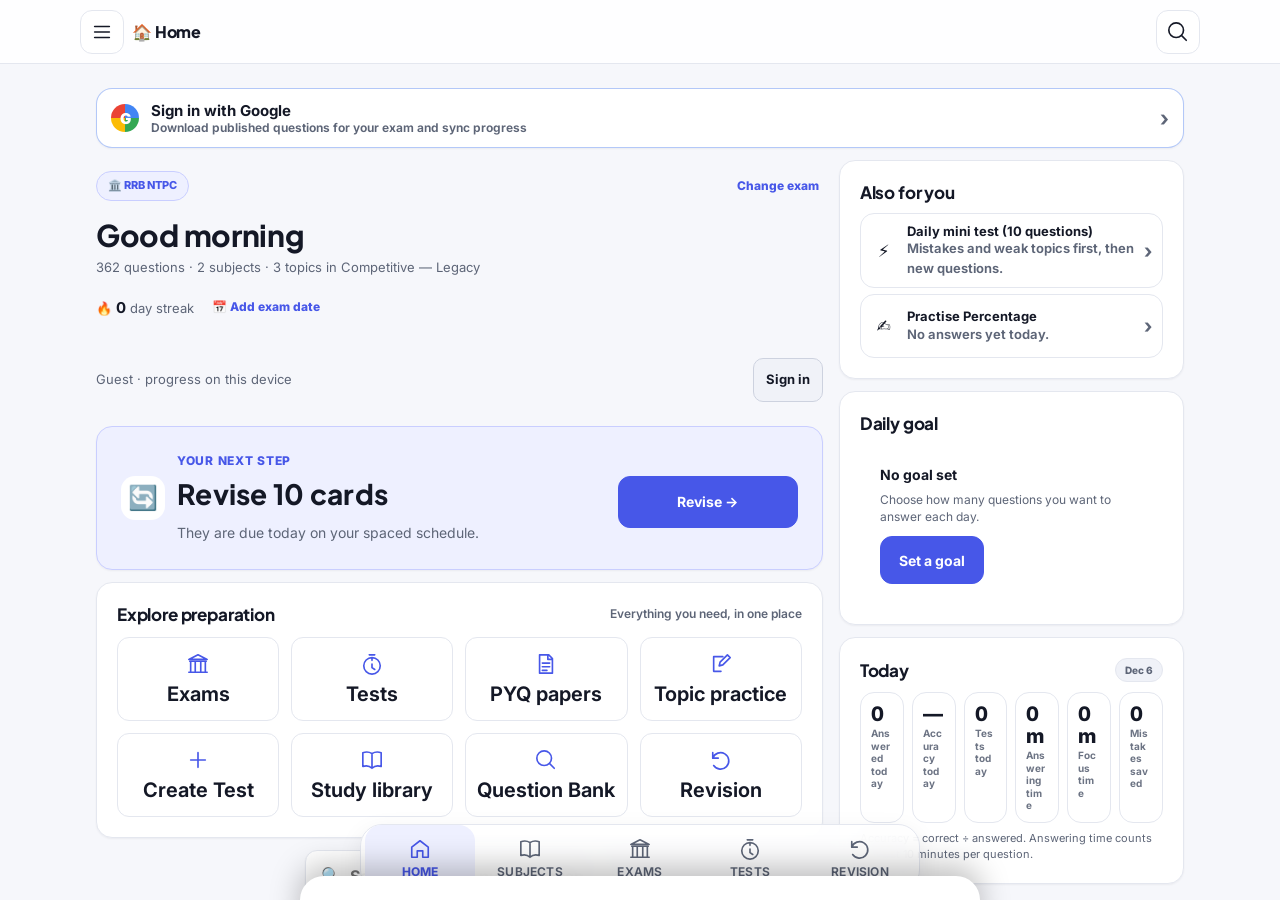
==== commit ef22db23: "Regenerate student HTML for live 60/30/10 Home layout" ====
--- a/index.html
+++ b/index.html
@@ -3550,6 +3550,51 @@
 /* Section labels use the same type scale without the padding of a page intro. */
 .section-title.ao-page-head {
   padding: 0;
+}
+
+</style>
+<style id="home-dashboard-601010">
+/* Alpha TestBook Home — responsive 60/30/10-inspired layout. */
+.sj-dash.ao-home.ao-home-601010 {
+  display: grid;
+  grid-template-columns: minmax(0, 1.95fr) minmax(280px, 1fr);
+  align-items: start;
+  gap: 12px;
+  min-width: 0;
+}
+.ao-home-601010 .ao-home-main,
+.ao-home-601010 .ao-home-side {
+  display: flex;
+  flex-direction: column;
+  gap: 12px;
+  min-width: 0;
+}
+.ao-home-601010 .ao-home-main > *,
+.ao-home-601010 .ao-home-side > * { min-width: 0; }
+.ao-home-601010 .ao-home-main > .gx-card,
+.ao-home-601010 .ao-home-side > .gx-card { margin: 0; }
+.ao-home-601010 > .ao-details { grid-column: 1 / -1; min-width: 0; }
+.ao-home-601010 .ao-home-side > .ao-today {
+  display: flex;
+  flex-direction: column;
+  gap: 12px;
+}
+.ao-home-601010 .ao-home-side .gx-card,
+.ao-home-601010 .ao-home-main .gx-card { overflow-wrap: anywhere; }
+@media (min-width: 1100px) {
+  .sj-dash.ao-home.ao-home-601010 {
+    grid-template-columns: minmax(0, 2fr) minmax(300px, 0.95fr);
+    gap: 16px;
+  }
+}
+@media (max-width: 760px) {
+  .sj-dash.ao-home.ao-home-601010 {
+    grid-template-columns: minmax(0, 1fr);
+    gap: 10px;
+  }
+  .ao-home-601010 > .ao-details { grid-column: 1; }
+  .ao-home-601010 .ao-home-main,
+  .ao-home-601010 .ao-home-side { gap: 10px; }
 }
 
 </style>
@@ -6497,8 +6542,7 @@
   if (typeof profileAvailable === 'function' && profileAvailable() && !studentProfile()) return {
     kind: 'setup', icon: '🎯', title: tx('Choose your exam and branch','अपना exam और branch चुनें'),
     why: tx('See the right subjects and questions for your preparation.','अपनी तैयारी के सही विषय और सवाल देखें।'),
-    cta: (typeof studentQualification === 'function' && studentQualification()) ? tx('Choose my exam','अपना exam चुनें') : tx('Choose qualification','योग्यता चुनें'),
-    call: (typeof studentQualification === 'function' && studentQualification()) ? "navigate('exam_hub')" : "navigate('qualification_setup')"
+    cta: tx('Choose my exam','अपना exam चुनें'), call: 'openProfileSheet()'
   };
   if (d.totalQuestions) return null;
   if (!signedIn) return {
@@ -8102,17 +8146,6 @@
     metadata: meta, workspaceId: ws.id, workspaceType: ws.type, contentHash: r.content_hash || '', importState: 'READY', version: 'server'
   };
 }
-/* Fetch only exam/subject metadata before qualification is chosen; no question stems/options are downloaded. */
-async function cloudPullQualificationIndex() {
-  const exams = await cloudPullAll('exams', 'id,name', 'id');
-  const rows = await cloudPullAll('questions', 'exam_id,subject', 'exam_id,subject');
-  const examName = new Map(exams.map(e => [e.id, e.name]));
-  CloudState.profileIndex = typeof profileIndex === 'function' ? profileIndex(rows, examName) : null;
-  CloudState.serverQuestions = 0;
-  CloudState.serverQuestionsAll = rows.length;
-  return { questions: 0, topics: 0, changed: false, waitingForQualification: true };
-}
-
 async function cloudPullContent() {
   const ws = cloudTargetWorkspace();
   const exams = await cloudPullAll('exams', 'id,name', 'id');
@@ -8234,11 +8267,7 @@
       const uid = ServerState.session.user_id;
       if (CloudState.isAdmin === null || CloudState.userId !== uid) CloudState.isAdmin = await Server.checkAdmin();
       let content = null;
-      if (!CloudState.isAdmin) {
-        content = typeof studentQualification === 'function' && !studentQualification()
-          ? await cloudPullQualificationIndex()
-          : await cloudPullContent();
-      }
+      if (!CloudState.isAdmin) content = await cloudPullContent();
       const prog = await cloudSyncProgress();
       CloudState.userId = uid; CloudState.email = ServerState.session.email || CloudState.email; CloudState.lastSyncAt = new Date().toISOString();
       CloudState.msg = `✓ Sync हो गया${content?.changed ? ` · ${content.questions} सवाल server से आए` : ''}${prog.up ? ` · ${prog.up} जवाब भेजे` : ''}${prog.down ? ` · ${prog.down} पुराने जवाब वापस आए` : ''}`; CloudState.msgKind = 'good';
@@ -8315,13 +8344,8 @@
   await cloudLoadState();
   Server.loadSession();
   const came = await cloudFinishRedirect();
-  if (ServerState.session) {
-    await cloudSync('auto');
-    if (came) {
-      if (CloudState.isAdmin === false && !studentQualification()) navigate('qualification_setup');
-      else openAccount();
-    }
-  } else if (came) openAccount();
+  if (ServerState.session) { await cloudSync('auto'); if (came) openAccount(); }
+  else if (came) openAccount();
   setInterval(() => { if (ServerState.session && navigator.onLine !== false) cloudSync('auto'); }, 10 * 60 * 1000);
   window.addEventListener('online', () => { if (ServerState.session) cloudSync('auto'); });
 }
@@ -8336,127 +8360,11 @@
    ========================================================================= */
 const ProfileRules = {
   branchOf(subject) { const m = /^([a-z]+)-engineering$/.exec(String(subject || '')); return m ? m[1] : ''; },
-  branchLabel(b) { return ({ civil: 'Civil', electrical: 'Electrical', mechanical: 'Mechanical', electronics: 'Electronics', computer: 'Computer', instrumentation: 'Instrumentation', automobile: 'Automobile' })[b] || (b ? b.charAt(0).toUpperCase() + b.slice(1) : ''); },
-  branchHi(b) { return ({ civil: 'सिविल', electrical: 'इलेक्ट्रिकल', mechanical: 'मैकेनिकल', electronics: 'इलेक्ट्रॉनिक्स', computer: 'कंप्यूटर', instrumentation: 'इंस्ट्रूमेंटेशन', automobile: 'ऑटोमोबाइल' })[b] || ''; },
+  branchLabel(b) { return ({ civil: 'Civil', electrical: 'Electrical', mechanical: 'Mechanical' })[b] || (b ? b.charAt(0).toUpperCase() + b.slice(1) : ''); },
+  branchHi(b) { return ({ civil: 'सिविल', electrical: 'इलेक्ट्रिकल', mechanical: 'मैकेनिकल' })[b] || ''; },
   validExam(e) { return !!e && e !== 'not-provided-in-source' && /^[a-z0-9][a-z0-9-]{1,80}$/.test(e); }
 };
 function studentProfile() { return (typeof UserState !== 'undefined' && UserState && UserState.studentProfile && UserState.studentProfile.examId) ? UserState.studentProfile : null; }
-
-const QualificationRules = {
-  levels: [
-    { id: '10th', en: '10th / Secondary', hi: '10वीं / सेकेंडरी' },
-    { id: '12th', en: '12th / Senior Secondary', hi: '12वीं / सीनियर सेकेंडरी' },
-    { id: 'iti', en: 'ITI / Industrial Training', hi: 'ITI / औद्योगिक प्रशिक्षण' },
-    { id: 'diploma', en: 'Diploma / Polytechnic', hi: 'डिप्लोमा / पॉलिटेक्निक' },
-    { id: 'graduate', en: 'Graduate / Bachelor', hi: 'ग्रेजुएट / स्नातक' },
-    { id: 'postgraduate', en: 'Postgraduate', hi: 'पोस्ट ग्रेजुएट' }
-  ],
-  branches: [
-    { id: 'mechanical', en: 'Mechanical Engineering', hi: 'मैकेनिकल इंजीनियरिंग' },
-    { id: 'civil', en: 'Civil Engineering', hi: 'सिविल इंजीनियरिंग' },
-    { id: 'electrical', en: 'Electrical Engineering', hi: 'इलेक्ट्रिकल इंजीनियरिंग' },
-    { id: 'electronics', en: 'Electronics Engineering', hi: 'इलेक्ट्रॉनिक्स इंजीनियरिंग' },
-    { id: 'computer', en: 'Computer Engineering', hi: 'कंप्यूटर इंजीनियरिंग' },
-    { id: 'instrumentation', en: 'Instrumentation Engineering', hi: 'इंस्ट्रूमेंटेशन इंजीनियरिंग' },
-    { id: 'automobile', en: 'Automobile Engineering', hi: 'ऑटोमोबाइल इंजीनियरिंग' }
-  ],
-  levelLabel(level) { return (this.levels.find(x => x.id === level) || {}).en || String(level || ''); },
-  branchOptions() {
-    const idx = CloudState.profileIndex || {};
-    const known = Object.keys(idx).length > 0;
-    const counts = {};
-    Object.values(idx).forEach(ex => Object.entries(ex.branches || {}).forEach(([b, n]) => {
-      counts[b] = (counts[b] || 0) + (Number(n) || 0);
-    }));
-    return this.branches.map(b => ({ ...b, count: counts[b.id] || 0 }));
-  },
-  needsBranch(level) { return ['iti', 'diploma', 'graduate', 'postgraduate'].includes(level); }
-};
-function studentQualification() {
-  const q = UserState?.studentQualification || UserState?.studentProfile?.qualificationProfile || null;
-  return q && q.level ? q : null;
-}
-function qualificationLabel(q = studentQualification()) {
-  if (!q) return '';
-  const level = QualificationRules.levelLabel(q.level);
-  if (!q.branch) return level;
-  return level + ' · ' + ProfileRules.branchLabel(q.branch);
-}
-let QualificationDraft = { level: '', branch: '', initialized: false };
-function openQualificationSetup() {
-  const q = studentQualification();
-  QualificationDraft = { level: q?.level || '', branch: q?.branch || '', initialized: true };
-  navigate('qualification_setup');
-}
-function qualificationPick(kind, value) {
-  if (kind === 'level') {
-    QualificationDraft.level = value;
-    QualificationDraft.branch = '';
-    const branches = QualificationRules.branchOptions();
-    if (branches.length === 1 && QualificationRules.needsBranch(value)) QualificationDraft.branch = branches[0].id;
-  } else if (kind === 'branch') QualificationDraft.branch = value;
-  renderView();
-}
-function qualificationBranchCount(examId, branch) {
-  return Number(CloudState.profileIndex?.[examId]?.branches?.[branch]) || 0;
-}
-function qualificationFilteredExams(exams) {
-  const q = studentQualification();
-  if (!q?.branch || !ServerState?.session || CloudState.isAdmin !== false) return exams || [];
-  const idx = CloudState.profileIndex || {};
-  if (!Object.keys(idx).length) return [];
-  return (exams || []).filter(ex => qualificationBranchCount(ex.examId, q.branch) > 0);
-}
-function qualificationExamAction(examId) {
-  if (studentQualification() && ServerState?.session && CloudState.isAdmin === false)
-    return 'qualificationChooseExam(' + nbJsAttr(examId) + ')';
-  return "navigate('exam_profile', {examId:" + nbJsAttr(examId) + '})';
-}
-async function qualificationRefreshContent() {
-  if (!ServerState?.session || CloudState.isAdmin !== false) return true;
-  try {
-    if (CloudSyncRunning) await CloudSyncRunning;
-    await cloudPullContent();
-    return true;
-  } catch (e) {
-    openCustomToast('Question list अपडेट नहीं हो सकी। Internet जाँचें और Sync फिर चलाएँ।');
-    return false;
-  }
-}
-async function qualificationSave() {
-  const level = QualificationDraft.level;
-  const branch = QualificationDraft.branch || '';
-  if (!level) { openCustomToast('पहले qualification चुनें।'); return; }
-  if (QualificationRules.needsBranch(level) && (!branch || !QualificationRules.branchOptions().some(x => x.id === branch))) {
-    openCustomToast('इस qualification के लिए उपलब्ध branch चुनें।'); return;
-  }
-  UserState.studentQualification = { level, branch, at: new Date().toISOString() };
-  UserState.studentProfile = null;
-  UserState.selectedExam = '';
-  UserState.selectedYear = '';
-  saveUserState();
-  await qualificationRefreshContent();
-  QualificationDraft.initialized = false;
-  navigate('exam_hub');
-}
-async function qualificationChooseExam(examId) {
-  const q = studentQualification();
-  const ex = UniversalExamRegistry.registry.get(String(examId || ''));
-  if (!ex) { openCustomToast('यह exam अभी उपलब्ध नहीं है।'); return; }
-  if (!q) { navigate('qualification_setup'); return; }
-  if (q.branch && qualificationBranchCount(examId, q.branch) <= 0 && Object.keys(CloudState.profileIndex || {}).length) {
-    openCustomToast('इस exam में चुनी branch के प्रकाशित सवाल उपलब्ध नहीं हैं।'); return;
-  }
-  UserState.studentProfile = {
-    examId: String(examId), branch: q.branch || '', qualification: q.level,
-    qualificationProfile: { level: q.level, branch: q.branch || '' }, at: new Date().toISOString()
-  };
-  UserState.selectedExam = String(examId);
-  UserState.selectedYear = '';
-  saveUserState();
-  await qualificationRefreshContent();
-  navigate('exam_profile', { examId: String(examId) });
-}
 
 /* examId -> { id, name, count, branches: { civil: n, … } } from all published rows */
 function profileIndex(rows, examName) {
@@ -8470,16 +8378,7 @@
   return idx;
 }
 function profileFilterRows(rows) {
-  const p = studentProfile();
-  const q = studentQualification();
-  const profileMatchesQualification = !!(p && (!q || (p.qualification === q.level && String(p.branch || '') === String(q.branch || ''))));
-  if (q && q.branch && !profileMatchesQualification) {
-    return (rows || []).filter(r => {
-      const b = ProfileRules.branchOf(r.subject);
-      return !b || b === q.branch;
-    });
-  }
-  if (!profileMatchesQualification) return rows || [];
+  const p = studentProfile(); if (!p) return rows;
   return (rows || []).filter(r => {
     if (r.exam_id !== p.examId) return false;
     const b = ProfileRules.branchOf(r.subject);
@@ -8489,24 +8388,15 @@
 function profileLabel(p = studentProfile()) {
   if (!p) return '';
   const ex = CloudState.profileIndex?.[p.examId]?.name || p.examId.toUpperCase();
-  if (p.qualification) {
-    const q = { level: p.qualification, branch: p.branch || '' };
-    return ex + ' · ' + qualificationLabel(q);
-  }
-  return p.branch ? ex + ' · ' + tx(ProfileRules.branchLabel(p.branch), ProfileRules.branchHi(p.branch) || ProfileRules.branchLabel(p.branch)) : ex;
+  return p.branch ? `${ex} · ${tx(ProfileRules.branchLabel(p.branch), ProfileRules.branchHi(p.branch) || ProfileRules.branchLabel(p.branch))}` : ex;
 }
 function profileAvailable() { return !!(ServerState?.session && CloudState.isAdmin === false && CloudState.profileIndex && Object.keys(CloudState.profileIndex).length); }
 
 /* Hero chip used by the Home screen; falls back to the old exam pill */
 function profileHeroChip(examLine) {
-  const q = studentQualification();
+  if (!profileAvailable()) return `<span class="gx-pill">🏛️ ${examLine}</span><button type="button" class="gx-link" onclick="navigate('exam_hub')">${tx('Change exam','Exam बदलें')}</button>`;
   const p = studentProfile();
-  const label = p ? profileLabel(p) : q ? qualificationLabel(q) + ' · ' + tx('Choose exam','परीक्षा चुनें') : tx('Choose qualification','योग्यता चुनें');
-  if (!profileAvailable()) {
-    if (!ServerState?.session || CloudState.isAdmin !== false) return `<span class="gx-pill">🏛️ ${examLine}</span><button type="button" class="gx-link" onclick="navigate('exam_hub')">${tx('Change exam','Exam बदलें')}</button>`;
-    return '<button type="button" class="pf-chip" onclick="openQualificationSetup()" aria-label="Qualification बदलें">🎓 ' + escapeHtml(q ? qualificationLabel(q) : examLine) + ' ▾</button><button type="button" class="gx-link" onclick="navigate(\'exam_hub\')">' + tx('All exams','सारे exam') + '</button>';
-  }
-  return '<button type="button" class="pf-chip" onclick="openQualificationSetup()" aria-label="Qualification बदलें">🎓 ' + escapeHtml(label) + ' ▾</button><button type="button" class="gx-link" onclick="navigate(\'exam_hub\')">' + tx('All exams','सारे exam') + '</button>';
+  return `<button type="button" class="pf-chip" onclick="openProfileSheet()" aria-label="${tx('Change exam and branch','Exam और branch बदलें')}">🎯 ${escapeHtml(p ? profileLabel(p) : tx('Choose your exam','अपना exam चुनें'))} ▾</button><button type="button" class="gx-link" onclick="navigate('exam_hub')">${tx('All exams','सारे exam')}</button>`;
 }
 
 /* ---------- sheet: step 1 exam, step 2 branch ---------- */
@@ -8554,27 +8444,13 @@
 
 /* Gentle prompt on Home for a logged-in student who has not chosen yet (never blocks the screen) */
 function profileHomePrompt() {
-  if (Route?.page !== 'home' || !profileAvailable() || studentProfile() || studentQualification()) return;
+  if (Route?.page !== 'home' || !profileAvailable() || studentProfile()) return;
   const v = document.getElementById('mainView'); if (!v || v.querySelector('.pf-prompt, [data-home-setup]')) return;
-  const q = studentQualification();
-  const el = document.createElement('button'); el.type = 'button'; el.className = 'pf-prompt';
-  el.onclick = q ? () => navigate('exam_hub') : openQualificationSetup;
-  el.innerHTML = '<span class="pf-ico" aria-hidden="true">🎯</span><span style="flex:1"><b>' +
-    (q ? tx('Choose your exam','अपनी परीक्षा चुनें') : tx('Choose your qualification','अपनी qualification चुनें')) +
-    '</b><small>' + tx('Your subjects and questions will follow your selected qualification and branch.','आपके विषय और सवाल चुनी qualification और branch के अनुसार दिखेंगे।') +
-    '</small></span><span aria-hidden="true">›</span>';
+  const el = document.createElement('button'); el.type = 'button'; el.className = 'pf-prompt'; el.onclick = openProfileSheet;
+  el.innerHTML = `<span class="pf-ico" aria-hidden="true">🎯</span><span style="flex:1"><b>${tx('Choose your exam and branch','अपना exam और branch चुनें')}</b><small>${tx('Then only your questions appear — no other branch mixed in.','फिर सिर्फ़ आपके सवाल दिखेंगे — दूसरी branch के नहीं।')}</small></span><span aria-hidden="true">›</span>`;
   v.prepend(el);
 }
 registerViewHook('after', 'profile-prompt', profileHomePrompt);
-
-/* After login, qualification is the first required student step; admins and Board workspaces are untouched. */
-function qualificationFirstGate() {
-  if (Route?.page === 'qualification_setup' || Route?.page === 'test' || Route?.page === 'result') return;
-  if (!ServerState?.session || CloudState.isAdmin !== false || WorkspaceManager.current().type === 'BOARD') return;
-  if (studentQualification()) return;
-  navigate('qualification_setup');
-}
-registerViewHook('after', 'qualification-first-gate', qualificationFirstGate);
 /* After a sync the login state is known: repaint Home once if the chip is not there yet */
 const _pfCloudSync = cloudSync;
 cloudSync = async function (...args) {
@@ -8584,19 +8460,8 @@
 };
 /* Display filter (read-only screens): with a profile, demo/other-exam local topics are hidden */
 function profileVisible(mods) {
-  const source = mods || [];
-  const p = studentProfile();
-  const q = studentQualification();
-  const profileMatchesQualification = !!(p && (!q || (p.qualification === q.level && String(p.branch || '') === String(q.branch || ''))));
-  if (q && q.branch && !profileMatchesQualification) {
-    return source.filter(m => {
-      if (m.source === 'server') return true;
-      const b = ProfileRules.branchOf(m.subject);
-      return !b || b === q.branch;
-    });
-  }
-  if (!profileMatchesQualification) return source;
-  return source.filter(m => m.source === 'server' || (m.examId && m.examId === p.examId));
+  const p = studentProfile(); if (!p) return mods || [];
+  return (mods || []).filter(m => m.source === 'server' || (m.examId && m.examId === p.examId));
 }
 
 /* =========================================================================
@@ -12989,128 +12854,40 @@
   studioSetStatus(rows.map(r => r.id), status);
 }
 
-/* =========================================================================
-   Qualification-first onboarding + Exam Hub branch filter.
-   Reuses current app classes, routes, question index and profile filter.
-   No new CSS system, question schema, or question-data writer is introduced.
-   ========================================================================= */
-function renderQualificationSetup(v) {
-  if (!QualificationDraft.initialized) {
-    const q = studentQualification();
-    QualificationDraft = { level: q?.level || '', branch: q?.branch || '', initialized: true };
-  }
-  const levels = QualificationRules.levels;
-  const branchOptions = QualificationRules.branchOptions();
-  const levelHtml = levels.map(level =>
-    '<button type="button" class="pf-opt ' + (level.id === QualificationDraft.level ? 'on' : '') +
-    '" data-qf-level="' + escapeHtml(level.id) + '" onclick="qualificationPick(\'level\',' + nbJsAttr(level.id) + ')"><b>' +
-    escapeHtml(tx(level.en, level.hi)) + '</b><small>' + escapeHtml(level.id.toUpperCase()) + '</small></button>'
-  ).join('');
-  const branchHtml = branchOptions.map(item =>
-    '<button type="button" class="pf-opt ' + (item.id === QualificationDraft.branch ? 'on' : '') +
-    '" data-qf-branch="' + escapeHtml(item.id) + '" onclick="qualificationPick(\'branch\',' + nbJsAttr(item.id) + ')"><b>' +
-    escapeHtml(tx(item.en, item.hi)) + '</b><small>' +
-    (item.count ? item.count + ' ' + tx('published branch questions', 'प्रकाशित branch सवाल') : tx('No branch questions indexed yet', 'अभी branch के सवाल index नहीं हुए')) +
-    '</small></button>'
-  ).join('');
-  const needsBranch = QualificationRules.needsBranch(QualificationDraft.level);
-  const ready = !!QualificationDraft.level && (!needsBranch || (!!QualificationDraft.branch && branchOptions.some(x => x.id === QualificationDraft.branch)));
-  v.innerHTML =
-    '<div class="nav-breadcrumb"><button type="button" onclick="navigate(\'home\')">Home</button><span class="sep">/</span><span>Qualification</span></div>' +
-    '<div id="qualificationSetup" class="qualification-setup">' +
-      '<div class="student-hero-card ao-page-head">' +
-        '<span class="journey-pill">🎓 ' + tx('Step 1 · Qualification', 'चरण 1 · योग्यता') + '</span>' +
-        '<h1>' + tx('Choose your qualification', 'अपनी qualification चुनें') + '</h1>' +
-        '<p>' + tx('Select your education level first. Matching branch-based preparation content will be shown next.', 'पहले अपनी शिक्षा चुनें। इसके बाद संबंधित branch की तैयारी सामग्री दिखाई जाएगी।') + '</p>' +
-      '</div>' +
-      '<div class="section-title ao-page-head"><span>1 · ' + tx('Education level', 'शिक्षा स्तर') + '</span></div>' +
-      '<div class="pf-grid">' + levelHtml + '</div>' +
-      (needsBranch ?
-        '<div class="section-title ao-page-head"><span>2 · ' + tx('Branch / Specialization', 'ब्रांच / विशेषज्ञता') + '</span></div>' +
-        (branchOptions.length ? '<div class="pf-grid">' + branchHtml + '</div>' :
-          '<div class="card-btn"><strong>' + tx('Branch-wise question content is not indexed yet.', 'अभी branch-wise सवाल उपलब्ध नहीं हैं।') + '</strong><small>' + tx('Continue after the relevant published question pack is available.', 'संबंधित प्रकाशित प्रश्न उपलब्ध होने के बाद आगे बढ़ें।') + '</small></div>')
-        : '') +
-      '<div class="pf-actions"><button type="button" id="qualificationSave" class="gx-btn" ' + (ready ? '' : 'disabled aria-disabled="true"') + ' onclick="qualificationSave()">' +
-      tx('Save & Continue to Exam Hub', 'सहेजें और Exam Hub खोलें') + ' →</button></div>' +
-      '<p class="gx-note">' + tx('Exam cards match indexed question content. Final recruitment eligibility must be checked in the current official notification.', 'Exam cards उपलब्ध question content से मिलाए जाते हैं। अंतिम पात्रता नवीन आधिकारिक notification से जाँचें।') + '</p>' +
-    '</div>';
-}
-
-/* Keep the existing Exam Hub markup and card design; temporarily supply the filtered exam list. */
-const renderUniversalExamHubBeforeQualification = renderUniversalExamHub;
-renderUniversalExamHub = function(v) {
-  const q = studentQualification();
-  const isStudent = !!(q && ServerState?.session && CloudState.isAdmin === false);
-  if (!isStudent) return renderUniversalExamHubBeforeQualification(v);
-
-  const originalGetAllExams = UniversalExamRegistry.getAllExams;
-  const allExams = originalGetAllExams.call(UniversalExamRegistry);
-  const filteredExams = qualificationFilteredExams(allExams);
-  try {
-    UniversalExamRegistry.getAllExams = () => filteredExams;
-    renderUniversalExamHubBeforeQualification(v);
-  } finally {
-    UniversalExamRegistry.getAllExams = originalGetAllExams;
-  }
-
-  const breadcrumb = v.querySelector('.nav-breadcrumb');
-  if (breadcrumb) breadcrumb.classList.add('exam-hub-page');
-  const hero = v.querySelector('.student-hero-card');
-  if (hero) {
-    const note = document.createElement('p');
-    note.className = 'gx-note';
-    note.textContent = q.branch
-      ? '🎓 ' + qualificationLabel(q) + ' · ' + tx('Showing exams with published questions for your selected branch.', 'आपकी चुनी branch के प्रकाशित सवाल वाले exams दिख रहे हैं।')
-      : '🎓 ' + qualificationLabel(q) + ' · ' + tx('Check the official notification for final eligibility.', 'अंतिम पात्रता आधिकारिक notification से जाँचें।');
-    hero.appendChild(note);
-    const change = document.createElement('button');
-    change.type = 'button';
-    change.className = 'gx-link';
-    change.textContent = '✎ ' + tx('Change qualification', 'Qualification बदलें');
-    change.onclick = openQualificationSetup;
-    hero.appendChild(change);
-  }
-
-  const title = v.querySelector('.section-title > span');
-  if (title && q.branch) {
-    const count = filteredExams.reduce((n, ex) => n + qualificationBranchCount(ex.examId, q.branch), 0);
-    title.textContent = tx('Exams matching', 'आपकी branch से मेल खाते exams') + ' ' + qualificationLabel(q) +
-      ' (' + filteredExams.length + ' Exams · ' + count + ' ' + tx('branch questions', 'branch सवाल') + ')';
-  }
-
-  const grid = v.querySelector('.grid-cards');
-  const cards = grid ? Array.from(grid.querySelectorAll(':scope > .card-btn')) : [];
-  filteredExams.forEach((ex, i) => {
-    const card = cards[i];
-    if (!card) return;
-    card.setAttribute('data-exam-id', ex.examId);
-    card.setAttribute('role', 'button');
-    card.setAttribute('tabindex', '0');
-    card.onclick = () => qualificationChooseExam(ex.examId);
-    card.onkeydown = event => {
-      if (event.key === 'Enter' || event.key === ' ') {
-        event.preventDefault();
-        qualificationChooseExam(ex.examId);
-      }
-    };
-    const countBadge = card.querySelector('span');
-    if (countBadge && q.branch) {
-      countBadge.textContent = qualificationBranchCount(ex.examId, q.branch) + ' ' + tx('Branch Questions', 'branch सवाल');
-    }
-  });
-  if (!filteredExams.length && grid) {
-    const empty = document.createElement('div');
-    empty.className = 'card-btn';
-    empty.innerHTML = '<strong>' + tx('No matching published branch questions found.', 'इस branch के लिए प्रकाशित सवाल नहीं मिले।') +
-      '</strong><small>' + tx('Try another branch or return after the relevant question pack is published.', 'दूसरी branch चुनें या संबंधित प्रश्न प्रकाशित होने के बाद लौटें।') + '</small>';
-    grid.appendChild(empty);
-  }
-};
-/* The qualification setup is a route within the existing app shell. */
-AppRoutes.qualification_setup = {
-  nav: 'exams',
-  title: ['🎓 Qualification', '🎓 योग्यता'],
-  render: v => renderQualificationSetup(v)
+/* Live Home layout adapter: preserve all current renderers, data and actions. */
+const renderHomePageBefore601010 = renderHomePage;
+renderHomePage = function(v) {
+  renderHomePageBefore601010(v);
+  const root = v.querySelector('.sj-dash.ao-home');
+  if (!root || root.dataset.layout601010 === 'true') return;
+
+  const main = document.createElement('div');
+  main.className = 'ao-home-main';
+  main.setAttribute('aria-label', tx('Main study dashboard', 'मुख्य अध्ययन डैशबोर्ड'));
+
+  const side = document.createElement('aside');
+  side.className = 'ao-home-side';
+  side.setAttribute('aria-label', tx("Today's study focus", 'आज की पढ़ाई का फोकस'));
+
+  root.classList.add('ao-home-601010');
+  root.dataset.layout601010 = 'true';
+  root.insertBefore(main, root.firstChild);
+  root.insertBefore(side, main.nextSibling);
+
+  const move = (selector, target) => {
+    const element = Array.from(root.children).find(child => child.matches(selector));
+    if (element) target.appendChild(element);
+  };
+
+  move('.gx-hero', main);
+  move('.ao-next', main);
+  move('.gx-quick', main);
+  move('.gx-search', main);
+  move('.ao-followups', side);
+  move('.ao-today', side);
+
+  const details = Array.from(root.children).find(child => child.matches('.ao-details'));
+  if (details) details.setAttribute('aria-label', tx('Progress and study tools', 'प्रगति और अध्ययन टूल'));
 };
 
 /* =========================================================================
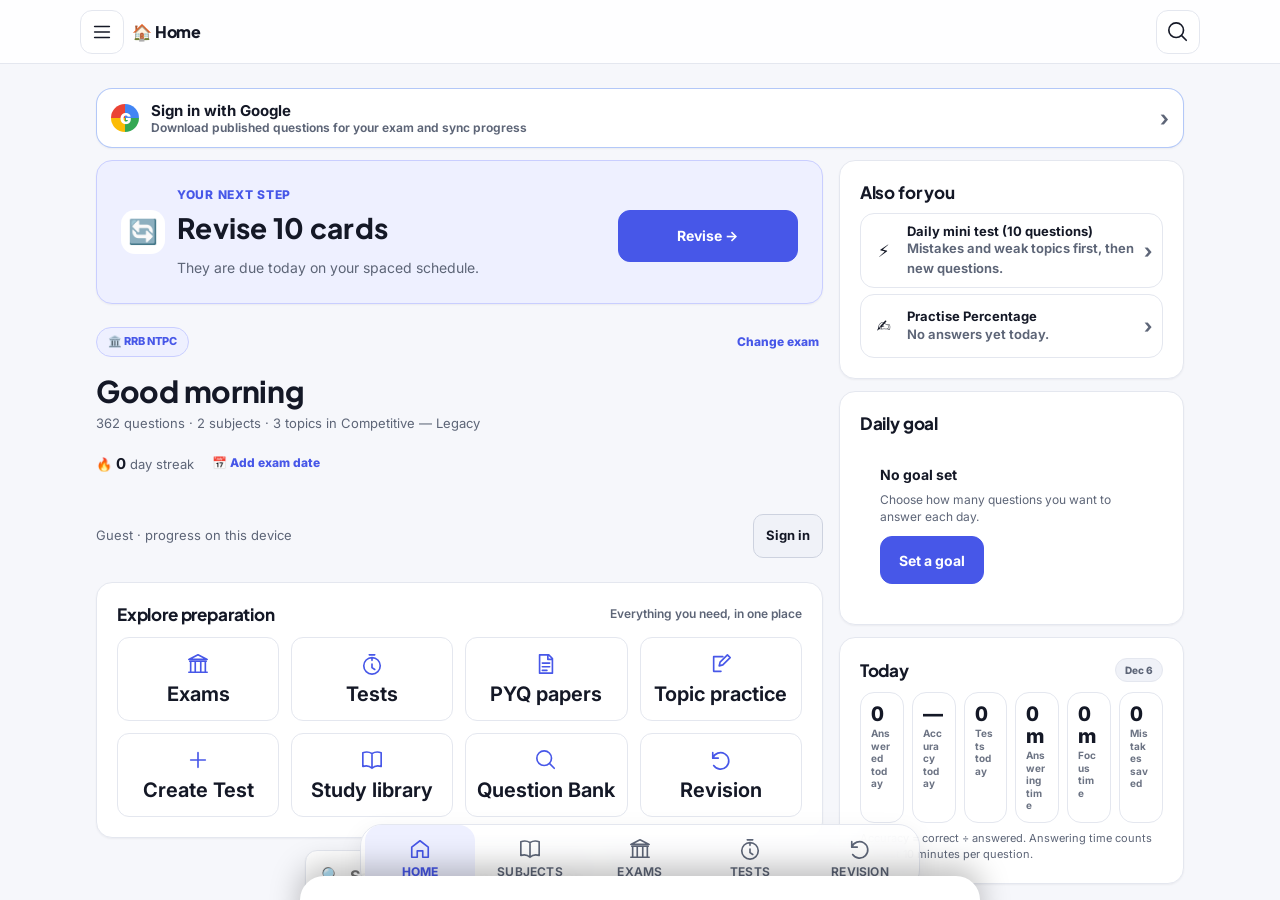
==== commit f9511b21: "fix: preserve Home primary action reading order" ====
--- a/index.html
+++ b/index.html
@@ -12879,8 +12879,9 @@
     if (element) target.appendChild(element);
   };
 
+  // Keep the primary Continue action before the hero's daily-goal content in DOM reading order.
+  move('.ao-next', main);
   move('.gx-hero', main);
-  move('.ao-next', main);
   move('.gx-quick', main);
   move('.gx-search', main);
   move('.ao-followups', side);
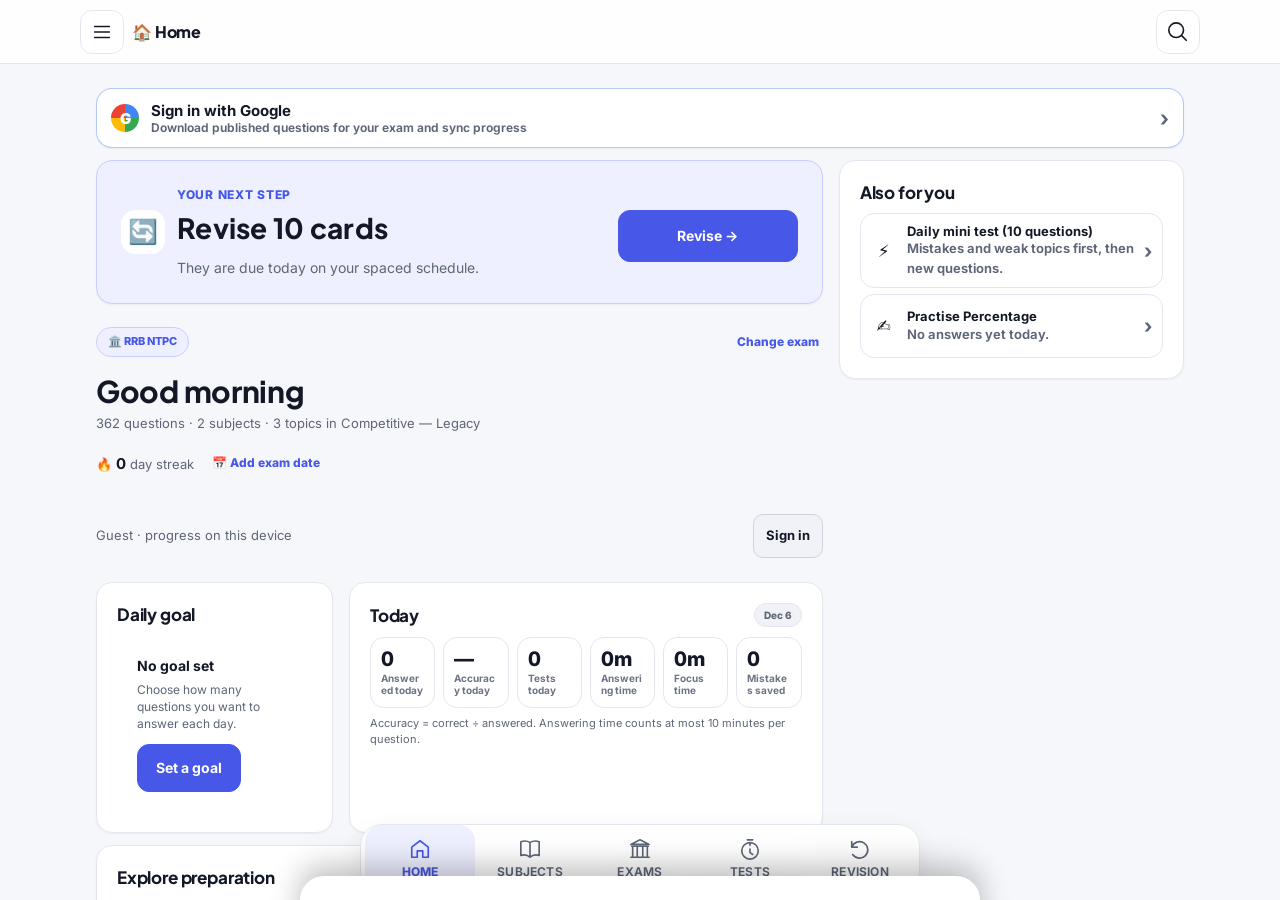
==== commit 5741c79a: "fix: keep daily goal before Home shortcuts" ====
--- a/index.html
+++ b/index.html
@@ -12882,6 +12882,7 @@
   // Keep the primary Continue action before the hero's daily-goal content in DOM reading order.
   move('.ao-next', main);
   move('.gx-hero', main);
+  move('.ao-today', main);
   move('.gx-quick', main);
   move('.gx-search', main);
   move('.ao-followups', side);
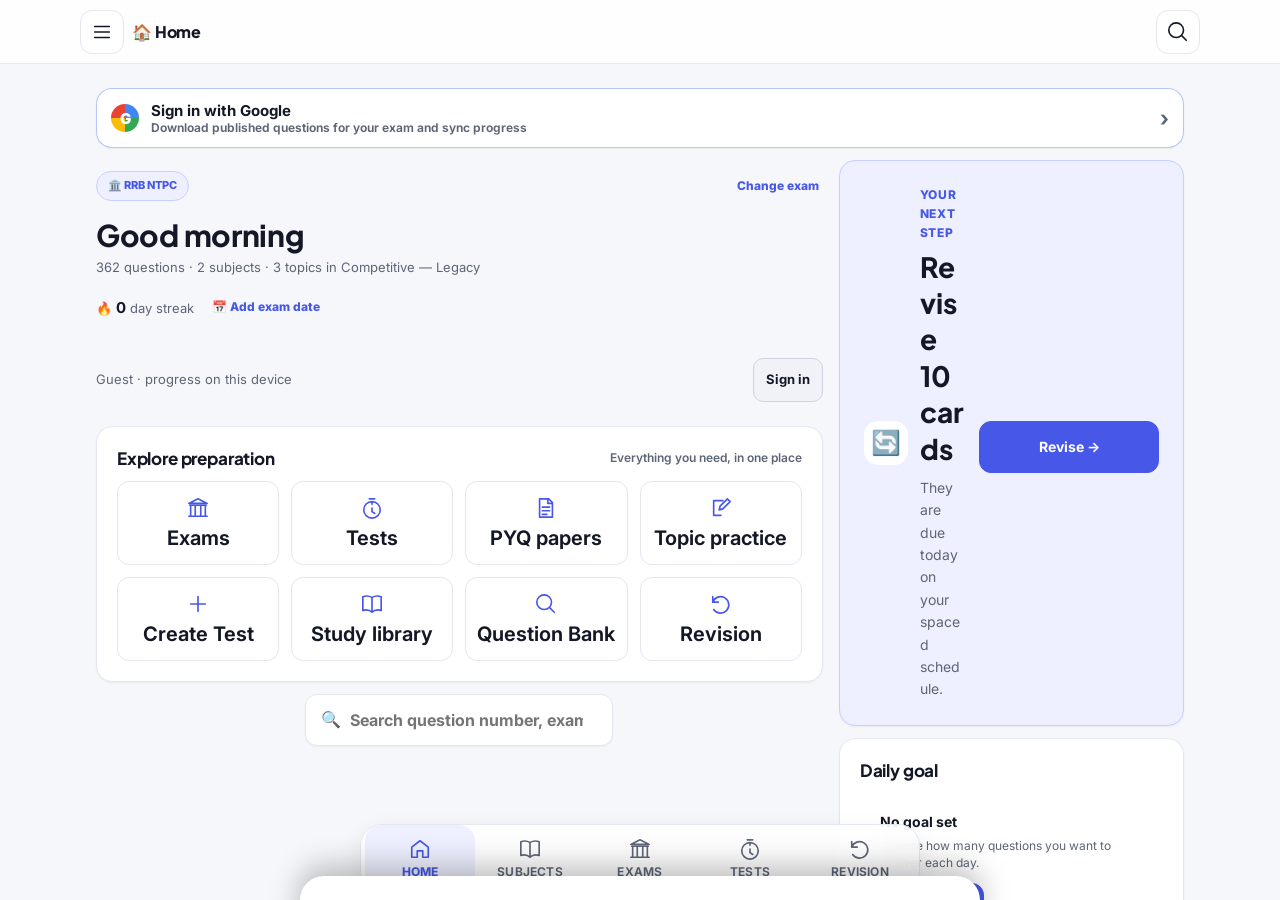
==== commit b7ce1304: "fix: align Home DOM order with focus column" ====
--- a/index.html
+++ b/index.html
@@ -3562,6 +3562,8 @@
   gap: 12px;
   min-width: 0;
 }
+.ao-home-601010 .ao-home-main { grid-column: 1; grid-row: 1; }
+.ao-home-601010 .ao-home-side { grid-column: 2; grid-row: 1; }
 .ao-home-601010 .ao-home-main,
 .ao-home-601010 .ao-home-side {
   display: flex;
@@ -3594,7 +3596,7 @@
   }
   .ao-home-601010 > .ao-details { grid-column: 1; }
   .ao-home-601010 .ao-home-main,
-  .ao-home-601010 .ao-home-side { gap: 10px; }
+  .ao-home-601010 .ao-home-side { grid-column: 1; grid-row: auto; gap: 10px; }
 }
 
 </style>
@@ -12871,22 +12873,22 @@
 
   root.classList.add('ao-home-601010');
   root.dataset.layout601010 = 'true';
-  root.insertBefore(main, root.firstChild);
-  root.insertBefore(side, main.nextSibling);
+  // Put the focus column first in DOM reading order; CSS places it on the right on desktop.
+  root.insertBefore(side, root.firstChild);
+  root.insertBefore(main, side.nextSibling);
 
   const move = (selector, target) => {
     const element = Array.from(root.children).find(child => child.matches(selector));
     if (element) target.appendChild(element);
   };
 
-  // Keep the primary Continue action before the hero's daily-goal content in DOM reading order.
-  move('.ao-next', main);
+  // Keep Continue → daily goal → preparation shortcuts in DOM reading order.
+  move('.ao-next', side);
+  move('.ao-today', side);
   move('.gx-hero', main);
-  move('.ao-today', main);
   move('.gx-quick', main);
   move('.gx-search', main);
   move('.ao-followups', side);
-  move('.ao-today', side);
 
   const details = Array.from(root.children).find(child => child.matches('.ao-details'));
   if (details) details.setAttribute('aria-label', tx('Progress and study tools', 'प्रगति और अध्ययन टूल'));
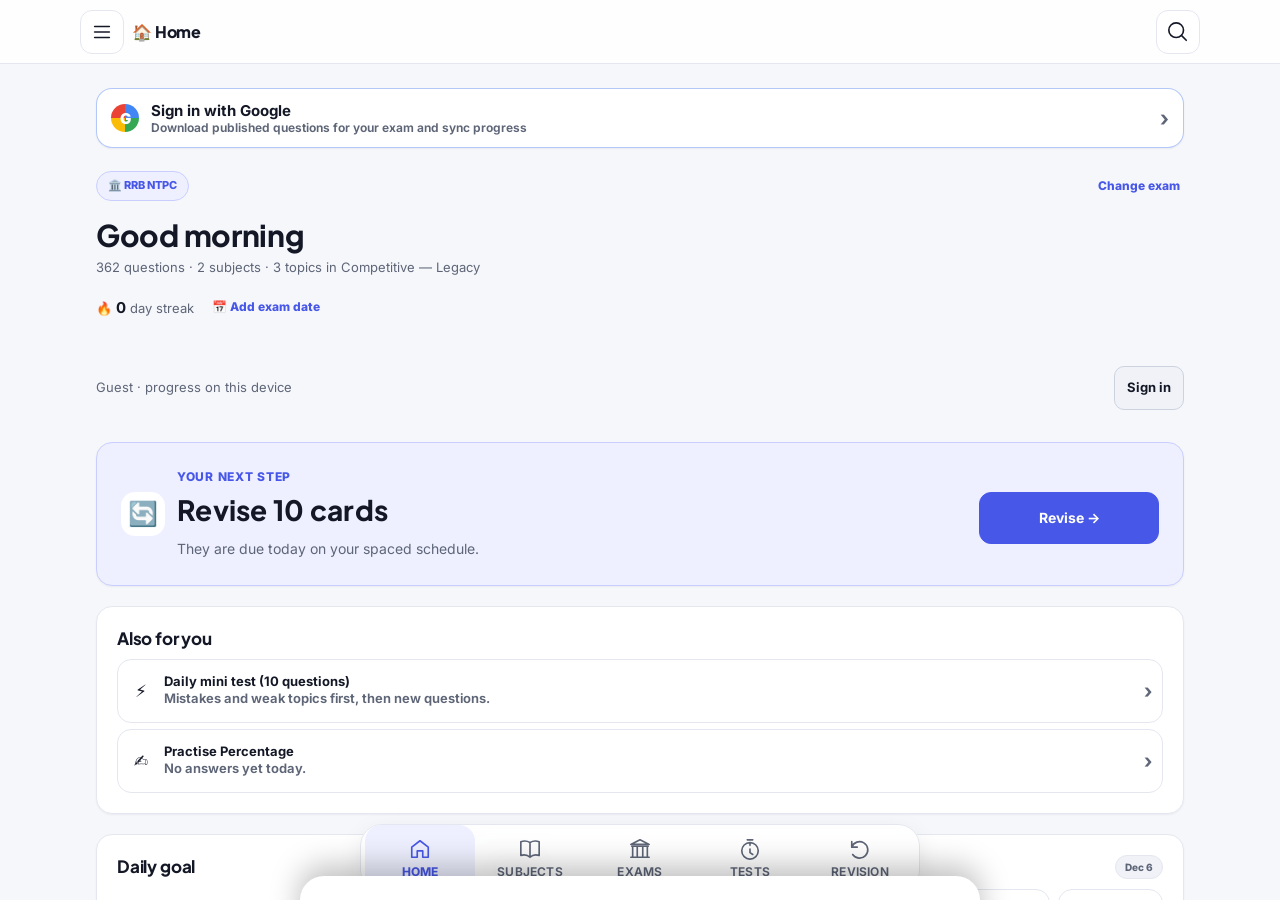
==== commit 23cef6fa: "⏪ Rollback live app to V3.5.0 (84191ed) — Control Room" ====
--- a/index.html
+++ b/index.html
@@ -3550,53 +3550,6 @@
 /* Section labels use the same type scale without the padding of a page intro. */
 .section-title.ao-page-head {
   padding: 0;
-}
-
-</style>
-<style id="home-dashboard-601010">
-/* Alpha TestBook Home — responsive 60/30/10-inspired layout. */
-.sj-dash.ao-home.ao-home-601010 {
-  display: grid;
-  grid-template-columns: minmax(0, 1.95fr) minmax(280px, 1fr);
-  align-items: start;
-  gap: 12px;
-  min-width: 0;
-}
-.ao-home-601010 .ao-home-main { grid-column: 1; grid-row: 1; }
-.ao-home-601010 .ao-home-side { grid-column: 2; grid-row: 1; }
-.ao-home-601010 .ao-home-main,
-.ao-home-601010 .ao-home-side {
-  display: flex;
-  flex-direction: column;
-  gap: 12px;
-  min-width: 0;
-}
-.ao-home-601010 .ao-home-main > *,
-.ao-home-601010 .ao-home-side > * { min-width: 0; }
-.ao-home-601010 .ao-home-main > .gx-card,
-.ao-home-601010 .ao-home-side > .gx-card { margin: 0; }
-.ao-home-601010 > .ao-details { grid-column: 1 / -1; min-width: 0; }
-.ao-home-601010 .ao-home-side > .ao-today {
-  display: flex;
-  flex-direction: column;
-  gap: 12px;
-}
-.ao-home-601010 .ao-home-side .gx-card,
-.ao-home-601010 .ao-home-main .gx-card { overflow-wrap: anywhere; }
-@media (min-width: 1100px) {
-  .sj-dash.ao-home.ao-home-601010 {
-    grid-template-columns: minmax(0, 2fr) minmax(300px, 0.95fr);
-    gap: 16px;
-  }
-}
-@media (max-width: 760px) {
-  .sj-dash.ao-home.ao-home-601010 {
-    grid-template-columns: minmax(0, 1fr);
-    gap: 10px;
-  }
-  .ao-home-601010 > .ao-details { grid-column: 1; }
-  .ao-home-601010 .ao-home-main,
-  .ao-home-601010 .ao-home-side { grid-column: 1; grid-row: auto; gap: 10px; }
 }
 
 </style>
@@ -12856,44 +12809,6 @@
   studioSetStatus(rows.map(r => r.id), status);
 }
 
-/* Live Home layout adapter: preserve all current renderers, data and actions. */
-const renderHomePageBefore601010 = renderHomePage;
-renderHomePage = function(v) {
-  renderHomePageBefore601010(v);
-  const root = v.querySelector('.sj-dash.ao-home');
-  if (!root || root.dataset.layout601010 === 'true') return;
-
-  const main = document.createElement('div');
-  main.className = 'ao-home-main';
-  main.setAttribute('aria-label', tx('Main study dashboard', 'मुख्य अध्ययन डैशबोर्ड'));
-
-  const side = document.createElement('aside');
-  side.className = 'ao-home-side';
-  side.setAttribute('aria-label', tx("Today's study focus", 'आज की पढ़ाई का फोकस'));
-
-  root.classList.add('ao-home-601010');
-  root.dataset.layout601010 = 'true';
-  // Put the focus column first in DOM reading order; CSS places it on the right on desktop.
-  root.insertBefore(side, root.firstChild);
-  root.insertBefore(main, side.nextSibling);
-
-  const move = (selector, target) => {
-    const element = Array.from(root.children).find(child => child.matches(selector));
-    if (element) target.appendChild(element);
-  };
-
-  // Keep Continue → daily goal → preparation shortcuts in DOM reading order.
-  move('.ao-next', side);
-  move('.ao-today', side);
-  move('.gx-hero', main);
-  move('.gx-quick', main);
-  move('.gx-search', main);
-  move('.ao-followups', side);
-
-  const details = Array.from(root.children).find(child => child.matches('.ao-details'));
-  if (details) details.setAttribute('aria-label', tx('Progress and study tools', 'प्रगति और अध्ययन टूल'));
-};
-
 /* =========================================================================
    9. MODAL & DIALOG CONTROLLERS
    ========================================================================= */
